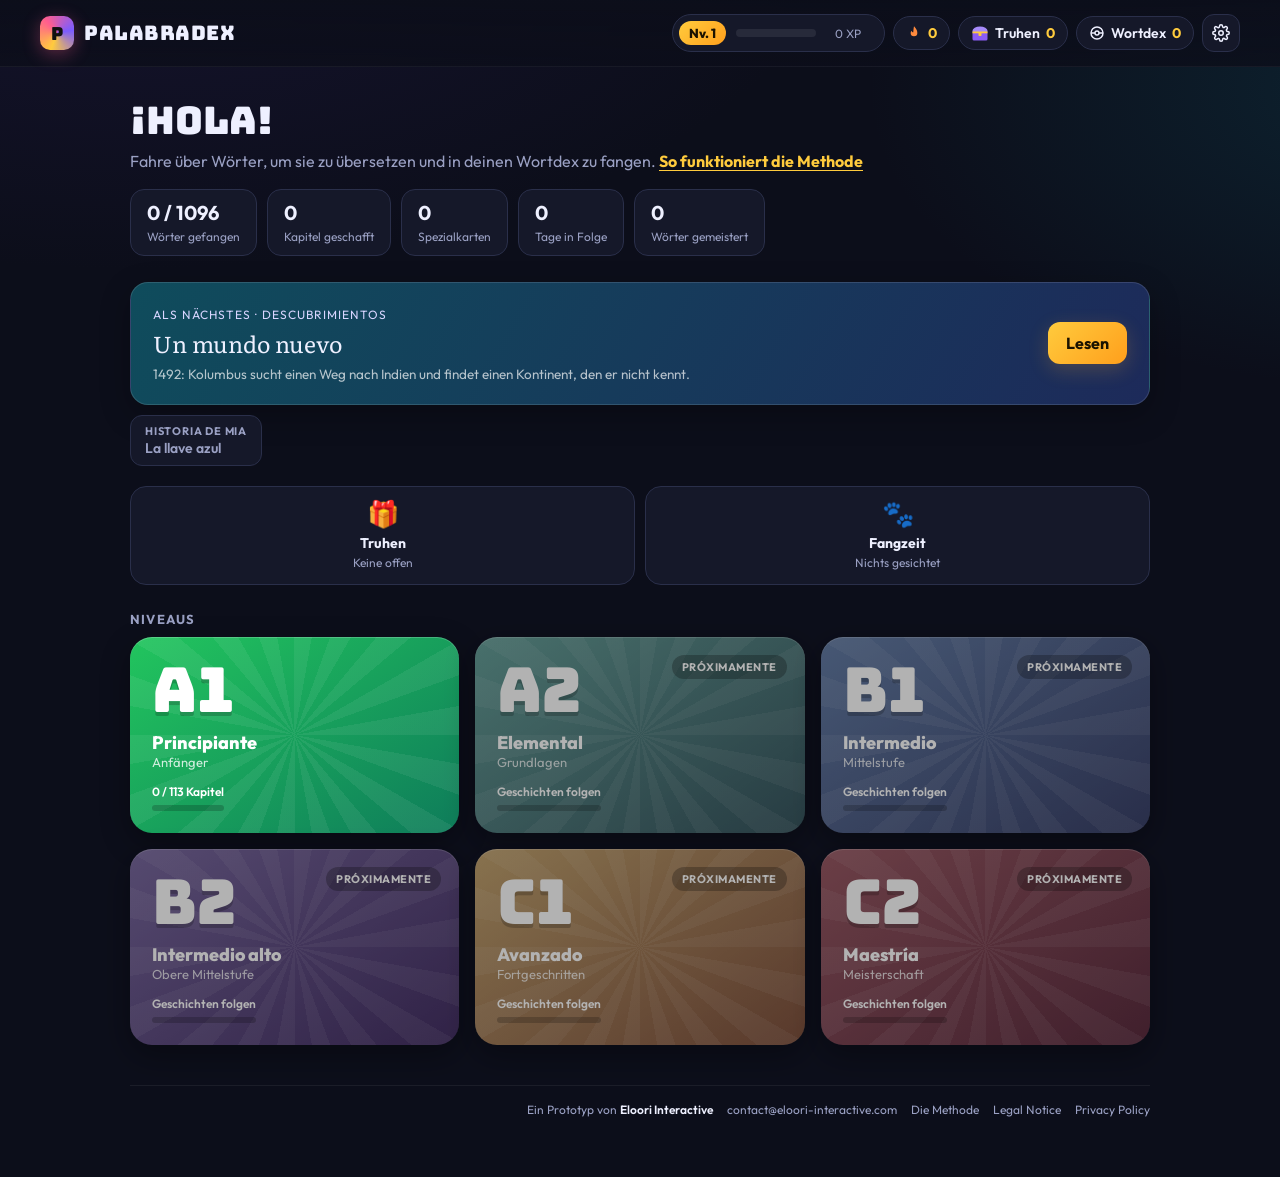
==== index.html @ 9839acfb "Duell komplett auf Englisch Co-Authored-By: Claude Opus 5.5 <noreply@anthropic.com> Claude-Session: " ====
<!DOCTYPE html>
<html lang="de">
<head>
<meta charset="utf-8">
<meta name="viewport" content="width=device-width,initial-scale=1,viewport-fit=cover">
<title>Palabradex</title>
<link rel="icon" href="favicon.svg" type="image/svg+xml">
<link rel="manifest" href="manifest.webmanifest">
<link rel="apple-touch-icon" href="icons/icon-180.png">
<meta name="theme-color" content="#0c0e1a">
<meta name="apple-mobile-web-app-capable" content="yes">
<meta name="mobile-web-app-capable" content="yes">
<meta name="apple-mobile-web-app-title" content="Palabradex">
<meta name="apple-mobile-web-app-status-bar-style" content="black">
<meta name="description" content="Palabradex: Spanisch lernen mit Kurzgeschichten. Lesen auf dem richtigen Niveau, Spaced Repetition und Sammelkarten. Ein Prototyp von Eloori Interactive.">
<link rel="stylesheet" href="fonts/fonts.css">
<style>
@property --ang{syntax:'<angle>';inherits:false;initial-value:0deg}
:root{--bg:#0c0e1a;--panel:#151829;--panel2:#1c2036;--line:#2a2f4a;--txt:#eef0ff;--mut:#9aa0c3;--acc:#ffcb3d;--acc2:#ff5d8f;--good:#3ddc97;--bad:#ff6b6b;--r:18px}
*{box-sizing:border-box;margin:0;padding:0}
html{height:100%}body{min-height:100%}
body{font-family:Outfit,system-ui,sans-serif;background:var(--bg);color:var(--txt);background-image:radial-gradient(1200px 600px at 10% -10%,#2a1f5a55,transparent 60%),radial-gradient(900px 500px at 110% 10%,#0e5a6b44,transparent 60%);background-attachment:fixed;-webkit-font-smoothing:antialiased;overflow-x:hidden}
button{font:inherit;color:inherit;background:none;border:0;cursor:pointer}
svg{display:block}
.hidden{display:none!important}

/* header */
.top{position:sticky;top:0;z-index:10;display:flex;align-items:center;justify-content:space-between;gap:12px;padding:14px clamp(14px,4vw,40px);background:linear-gradient(#0c0e1aee,#0c0e1acc);backdrop-filter:blur(10px);border-bottom:1px solid #ffffff0d}
.brand{display:flex;align-items:center;gap:10px;font-family:Bungee;font-size:20px;letter-spacing:.5px;cursor:pointer;user-select:none}
.logo{width:34px;height:34px;border-radius:10px;display:grid;place-items:center;background:conic-gradient(from 200deg,var(--acc),var(--acc2),#7b5cff,var(--acc));color:#111;font-size:18px;box-shadow:0 4px 18px #ff5d8f55}
.hud{display:flex;align-items:center;gap:8px}
.lvchip{display:flex;align-items:center;gap:10px;background:var(--panel);border:1px solid var(--line);border-radius:999px;padding:6px 14px 6px 6px}
.lvnum{background:linear-gradient(135deg,var(--acc),#ff9f1c);color:#1a1200;font-weight:800;border-radius:999px;padding:4px 10px;font-size:13px}
.xpbar{width:80px;height:8px;background:#ffffff14;border-radius:9px;overflow:hidden}
.xpbar i{display:block;height:100%;width:0;background:linear-gradient(90deg,var(--acc),var(--acc2));border-radius:9px;transition:width .6s}
.xptxt{font-size:12px;color:var(--mut);min-width:44px}
.pill{position:relative;display:flex;align-items:center;gap:6px;background:var(--panel);border:1px solid var(--line);border-radius:999px;padding:7px 12px;font-weight:600;font-size:14px}
.pill:hover,.lvchip:hover,.iconbtn:hover{border-color:#4a5180}
.pill b{color:var(--acc)}
.pill.has{border-color:#ffcb3d88;box-shadow:0 0 18px #ffcb3d44;animation:pulse 2s infinite}
@keyframes pulse{50%{box-shadow:0 0 28px #ffcb3d77}}
.iconbtn{width:38px;height:38px;border-radius:12px;display:grid;place-items:center;background:var(--panel);border:1px solid var(--line)}
@media (max-width:700px){.xpbar,.xptxt,.brand span:last-child,.pill .lbl{display:none}}

main{max-width:1100px;margin:0 auto;padding:28px clamp(14px,4vw,40px) 60px}
.hello h1{font-family:Bungee;font-size:clamp(26px,4vw,38px);font-weight:400}
.hello p{color:var(--mut);margin-top:6px}
.stats{display:flex;gap:10px;flex-wrap:wrap;margin:18px 0 26px}
.stat{background:var(--panel);border:1px solid var(--line);border-radius:14px;padding:10px 16px}
.stat b{font-size:20px;display:block}.stat span{font-size:12px;color:var(--mut)}
.cont{display:flex;align-items:center;justify-content:space-between;gap:12px;background:linear-gradient(120deg,#2b2160,#162a4a);border:1px solid #ffffff1a;border-radius:var(--r);padding:16px 20px;margin-bottom:16px;cursor:pointer}
.cont small{color:#c9c6ff;font-size:12px;text-transform:uppercase;letter-spacing:1px}
.cont .t{font-family:Literata;font-size:20px;margin-top:2px}
.cont.gold{background:linear-gradient(120deg,#5a3a08,#3a1d4a)}
.btn{display:inline-flex;align-items:center;gap:8px;background:linear-gradient(135deg,var(--acc),#ff9f1c);color:#1a1200;font-weight:700;border-radius:12px;padding:11px 18px;box-shadow:0 6px 20px #ffb02e33;transition:transform .15s}
.btn:hover{transform:translateY(-1px)}
.btn.ghost{background:var(--panel2);color:var(--txt);box-shadow:none;border:1px solid var(--line)}
.grid{display:grid;grid-template-columns:repeat(3,1fr);gap:16px;margin-top:10px}
@media (max-width:760px){.grid{grid-template-columns:repeat(2,1fr)}}
.tile{position:relative;display:flex;flex-direction:column;text-align:left;border-radius:22px;padding:22px;min-height:190px;overflow:hidden;background:linear-gradient(145deg,var(--c1),var(--c2));box-shadow:0 10px 30px #00000055,inset 0 1px 0 #ffffff33;transition:transform .2s,box-shadow .2s;isolation:isolate}
.tile::before{content:"";position:absolute;inset:-40%;background:repeating-conic-gradient(from 0deg,#ffffff10 0 10deg,transparent 10deg 20deg);z-index:-1;animation:spin 60s linear infinite}
.tile:hover{transform:translateY(-4px) rotate(-.4deg);box-shadow:0 18px 40px #00000077}
.tile-code{font-family:Bungee;font-size:clamp(44px,6vw,62px);line-height:1;color:#fff;text-shadow:0 4px 0 #00000033}
.tile-name{font-weight:800;font-size:18px;margin-top:10px;color:#fff}
.tile-sub{font-size:13px;color:#ffffffcc}
.tile-meta{margin-top:auto;padding-top:14px;font-size:12px;color:#fff;font-weight:600}
.tile-meta .bar{margin-top:6px;height:6px;background:#00000033;border-radius:6px;overflow:hidden}
.tile-meta .bar i{display:block;height:100%;background:#fff;border-radius:6px}
.tile.locked{filter:saturate(.35) brightness(.7)}
.lock{position:absolute;top:18px;right:18px;background:#00000040;border-radius:999px;padding:5px 10px;font-size:11px;font-weight:700;color:#fff;letter-spacing:.5px}
@keyframes spin{to{transform:rotate(360deg)}}
.foot{display:flex;justify-content:flex-end;flex-wrap:wrap;gap:6px 14px;margin-top:40px;padding-top:16px;border-top:1px solid #ffffff10;font-size:12px;color:var(--mut)}
.foot a{color:var(--mut);text-decoration:none}.foot a:hover{color:var(--txt);text-decoration:underline}
.foot b{color:var(--txt);font-weight:600}
.back{display:inline-flex;align-items:center;gap:6px;color:var(--mut);margin-bottom:16px;font-weight:600;position:sticky;top:calc(8px + env(safe-area-inset-top));z-index:8;background:color-mix(in srgb,var(--bg,#0c0e1a) 85%,transparent);backdrop-filter:blur(8px);padding:6px 12px 6px 8px;border-radius:999px;border:1px solid var(--line)}
.back:hover{color:var(--txt)}
.lvhead{display:flex;align-items:flex-end;gap:16px;margin-bottom:22px}
.lvhead .code{font-family:Bungee;font-size:64px;line-height:.9;background:linear-gradient(135deg,var(--c1),var(--c2));-webkit-background-clip:text;background-clip:text;color:transparent}
.chapters{display:grid;gap:14px}
.chap{display:flex;gap:18px;align-items:center;text-align:left;background:var(--panel);border:1px solid var(--line);border-radius:var(--r);padding:18px;transition:border-color .2s,transform .2s}
.chap:hover{border-color:#4a5180;transform:translateX(3px)}
.chap .num{width:56px;height:56px;border-radius:16px;display:grid;place-items:center;font-family:Bungee;font-size:22px;background:linear-gradient(135deg,var(--c1),var(--c2));flex:none}
.chap .ttl{font-family:Literata;font-size:21px;font-weight:600}
.chap .tz{color:var(--mut);font-size:14px;margin-top:3px}
.chap .meta{display:flex;gap:10px;align-items:center;margin-top:8px;font-size:12px;color:var(--mut);flex-wrap:wrap}
.chap .meta .nw{color:var(--acc);font-weight:700}
.chap .st{margin-left:auto;flex:none;font-size:12px;font-weight:700;padding:6px 10px;border-radius:999px;background:var(--panel2)}
.st.done{color:var(--good)}.st.new{color:var(--acc)}
.chap.locked{opacity:.55;cursor:default}
.chap.locked:hover{transform:none;border-color:var(--line)}
.dots{display:flex;gap:3px}.dots i{width:7px;height:7px;border-radius:50%;background:#ffffff22}.dots i.on{background:var(--acc)}

/* reader */
#reader{position:fixed;inset:0;z-index:20;display:flex;flex-direction:column;background:var(--rbg);color:var(--rtx);transition:background .3s,color .3s}
#reader[data-theme=papel]{--rbg:#fbfaf6;--rtx:#22201c;--rmut:#8a857a;--rline:#e7e3d9;--rhl:#f0b42955}
#reader[data-theme=sepia]{--rbg:#f4ecd8;--rtx:#3b2f1e;--rmut:#8f7c5c;--rline:#e2d6b8;--rhl:#d8892b44}
#reader[data-theme=noche]{--rbg:#111317;--rtx:#d9d5cc;--rmut:#7b7a75;--rline:#24262c;--rhl:#ffcb3d33}
#reader[data-theme=mar]{--rbg:#e9f3f6;--rtx:#11324a;--rmut:#5f8296;--rline:#cfe3ea;--rhl:#2aa3c955}
.rbar{display:flex;align-items:center;justify-content:space-between;gap:10px;padding:12px 16px;color:var(--rmut)}
.rbar .rt{font-family:Literata;font-size:14px;font-style:italic;text-align:center;flex:1;white-space:nowrap;overflow:hidden;text-overflow:ellipsis}
.rbtn{width:40px;height:40px;border-radius:12px;display:grid;place-items:center;color:var(--rmut)}
.rbtn:hover{background:#00000010;color:var(--rtx)}
.rbtn.txt{width:auto;padding:0 12px;font-family:Literata;font-weight:600}
.rwrap{flex:1;position:relative;display:flex;justify-content:center;padding:6px 64px 0;min-height:0}
@media (max-width:640px){.rwrap{padding:4px 22px 0}}
#rvp{width:100%;max-width:640px;height:100%;overflow:hidden;position:relative;touch-action:pan-y;user-select:none;-webkit-user-select:none}
#rct{font-family:var(--rf,Literata),Georgia,serif;font-size:var(--fs,21px);line-height:1.75;column-fill:auto;will-change:transform;transition:transform .38s cubic-bezier(.2,.8,.2,1)}
#rct p{margin:0 0 .9em;orphans:2;widows:2}
#rct p.note{font-style:italic;padding:.6em 1em;border-left:3px solid var(--rmut);background:#00000008;border-radius:4px}
#rct p.voice{font-style:italic;font-size:1.15em;text-align:center;margin-top:1.4em}
.chead{text-align:center;margin:1.2em 0 1.6em}
.chead small{font-family:Outfit;letter-spacing:3px;text-transform:uppercase;font-size:.55em;color:var(--rmut)}
.chead h2{font-size:1.75em;font-weight:600;margin-top:.3em;line-height:1.2}
.chead .orn{color:var(--rmut);margin-top:.6em;letter-spacing:8px}
.w{border-radius:4px;transition:background .2s;cursor:default}
.w.new{text-decoration:underline dotted var(--rmut,#9aa0c3);text-decoration-thickness:1.5px;text-underline-offset:.24em}
#reader.nomark .w.new,#reader.nomark .w.nf{text-decoration:none}
.w.new.rare{text-decoration-color:#9b5cf0;text-decoration-thickness:2px;text-decoration-style:dotted}
.w.nf{text-decoration:underline dotted #2f9e6e;text-decoration-thickness:1.5px;text-underline-offset:.24em}
.legend{display:flex;gap:14px;flex-wrap:wrap;font-size:12px;color:var(--mut);margin-top:6px}
.legend span{display:flex;align-items:center;gap:6px}.legend i{width:22px;border-bottom:2px dotted}
.w:hover,.w.on{background-color:var(--rhl,#ffcb3d33)}
.w.pop{animation:pop .6s}
@keyframes pop{0%{background-color:#ffcb3d}100%{background-color:transparent}}
.endcard{break-before:column;-webkit-column-break-before:always;text-align:center;padding-top:10%;font-family:Outfit}
.endcard .fin{font-family:Literata;font-style:italic;font-size:1.6em}
.endcard p{color:var(--rmut);font-size:.8em;margin:.8em auto;max-width:28em;line-height:1.5}
.endcard .wc{font-family:Bungee;font-size:1.6em;color:var(--rtx);margin:.6em 0 .2em}
.endcard .btn{font-size:.85em;margin-top:.8em}
.rnav{position:absolute;top:50%;transform:translateY(-50%);width:44px;height:80px;display:grid;place-items:center;color:var(--rmut);opacity:.35;border-radius:12px}
.rnav:hover{opacity:1;background:#00000008}
.rnav.l{left:8px}.rnav.r{right:8px}
@media (hover:none),(max-width:640px){.rnav{display:none}}
.rfoot{padding:10px 20px 16px;display:flex;align-items:center;gap:14px;font-size:12px;color:var(--rmut);max-width:720px;margin:0 auto;width:100%}
.rprog{flex:1;height:3px;background:var(--rline);border-radius:3px;overflow:hidden}
.rprog i{display:block;height:100%;width:0;background:var(--rmut);transition:width .38s}
.rwords{display:flex;align-items:center;gap:5px;font-weight:600}

/* tooltip */
#tip{position:fixed;z-index:70;min-width:170px;max-width:260px;background:#14172a;color:#fff;border:1px solid #ffffff22;border-radius:14px;padding:11px 13px;box-shadow:0 14px 40px #0008;font-family:Outfit;opacity:0;transform:translateY(4px);transition:opacity .15s,transform .15s;display:none}
#tip.show{opacity:1;transform:none}
#tip .tw{display:flex;align-items:center;justify-content:space-between;gap:10px;font-family:Literata;font-size:18px;font-weight:600}
#tip .tr{font-size:15px;margin-top:2px;color:#ffe9a8}
#tip .tl{font-size:12px;color:#aab0d6;margin-top:6px;display:flex;gap:6px;align-items:center;flex-wrap:wrap}
#tip .newtag{background:linear-gradient(135deg,var(--acc),var(--acc2));color:#1a1200;font-weight:800;font-size:10px;border-radius:6px;padding:2px 6px;letter-spacing:.5px}
#tip .tlink{color:#9fd0ff;text-decoration:underline;font-size:12px;margin-top:6px;display:inline-block}
.spk{width:30px;height:30px;border-radius:9px;display:grid;place-items:center;background:#ffffff14;flex:none}
.spk:hover{background:#ffffff26}

#toasts{position:fixed;left:50%;bottom:22px;transform:translateX(-50%);z-index:80;display:flex;flex-direction:column;gap:8px;align-items:center;pointer-events:none}
.toast{display:flex;align-items:center;gap:10px;background:#14172aee;color:#fff;border:1px solid #ffffff22;border-radius:999px;padding:8px 16px 8px 8px;font-size:14px;box-shadow:0 10px 30px #0006;animation:tin .35s cubic-bezier(.2,1.4,.4,1);white-space:nowrap}
.toast .gem{min-width:26px;height:26px;border-radius:13px;padding:0 6px;display:grid;place-items:center;font-size:11px;font-weight:800;color:#111}
.toast .x{color:var(--acc);font-weight:700}
.toast.out{animation:tout .3s forwards}
.toast.big{border-radius:18px;padding:14px 20px;flex-direction:column;gap:2px;background:linear-gradient(135deg,#3b2a8a,#7a2361);text-align:center;white-space:normal}
.toast.big b{font-family:Bungee;font-size:24px;font-weight:400}
@keyframes tin{from{opacity:0;transform:translateY(20px) scale(.9)}}
@keyframes tout{to{opacity:0;transform:translateY(10px)}}

/* dex */
#dex{position:fixed;inset:0;z-index:30;background:var(--bg);overflow:auto;overscroll-behavior:contain;-webkit-overflow-scrolling:touch;background-image:radial-gradient(900px 500px at 0% 0%,#ff5d8f22,transparent 60%),radial-gradient(900px 500px at 100% 0%,#3d7bff22,transparent 60%)}
.dexin{max-width:1100px;margin:0 auto;padding:20px clamp(14px,4vw,40px) 60px}
.dexhead{display:flex;align-items:center;gap:16px;flex-wrap:wrap;margin:10px 0 16px}
.dexhead h1{font-family:Bungee;font-weight:400;font-size:clamp(28px,4vw,40px)}
.ring{--p:0;width:64px;height:64px;border-radius:50%;background:conic-gradient(var(--acc) calc(var(--p)*1%),#ffffff14 0);display:grid;place-items:center}
.ring span{width:50px;height:50px;border-radius:50%;background:var(--bg);display:grid;place-items:center;font-weight:800;font-size:13px}
.tabs{display:flex;gap:6px;background:var(--panel);border:1px solid var(--line);border-radius:14px;padding:4px;width:max-content;margin-bottom:14px;max-width:100%;overflow-x:auto;scrollbar-width:none}
.tabs button{padding:8px 16px;border-radius:10px;font-weight:700;color:var(--mut)}
.tabs button.on{background:linear-gradient(135deg,var(--acc),#ff9f1c);color:#1a1200}
.albbar{display:flex;align-items:center;gap:12px;flex-wrap:wrap;margin-bottom:16px}
.ptsbadge{display:inline-flex;align-items:center;gap:8px;background:var(--panel);border:1px solid #ffcb3d55;border-radius:999px;padding:7px 14px;font-weight:800;color:var(--acc)}
.coin{width:20px;height:20px;border-radius:50%;display:inline-grid;place-items:center;background:radial-gradient(circle at 35% 30%,#fff6c4,#ffcb3d 45%,#c8861a);color:#3a2500;font-family:Bungee;font-size:11px;box-shadow:0 0 8px #ffcb3d66}
.btn:disabled{opacity:.4;cursor:default;transform:none}
.colgrid{display:grid;grid-template-columns:repeat(auto-fill,minmax(250px,1fr));gap:14px}
.colt{position:relative;text-align:left;border-radius:20px;padding:18px;min-height:150px;display:flex;flex-direction:column;gap:6px;overflow:hidden;background:linear-gradient(140deg,var(--c1),var(--c2));box-shadow:0 10px 26px #0006;transition:transform .2s;isolation:isolate}
.colt::before{content:"";position:absolute;inset:-50%;background:repeating-conic-gradient(from 0deg,#ffffff0e 0 9deg,transparent 9deg 18deg);z-index:-1}
.colt:hover{transform:translateY(-3px)}
.colt .ct{font-family:Bungee;font-size:22px;color:#fff;line-height:1.05}
.colt .cs{font-weight:800;font-size:13px;color:#fff;background:#00000033;border-radius:999px;padding:3px 10px;width:max-content}
.colt .cdots{display:flex;gap:4px;flex-wrap:wrap;margin-top:auto}.colt .cdots i{width:12px;height:12px;border-radius:3px;transform:rotate(45deg)}
.colt .cr{font-size:12px;color:#ffffffcc}
.colt.done{box-shadow:0 0 0 2px #3ddc97,0 10px 26px #0006}.colt.gold{box-shadow:0 0 0 3px #ffcb3d,0 0 30px #ffcb3d66}
.colv{position:relative;width:100%;max-width:880px;background:var(--panel);border:1px solid var(--line);border-radius:24px;overflow:hidden;animation:rise .35s cubic-bezier(.2,1.2,.4,1)}
.colh{padding:24px 26px;background:linear-gradient(120deg,var(--c1),var(--c2));color:#fff;position:relative}
.colh small{font-weight:800;letter-spacing:2px;opacity:.8}.colh h2{font-family:Bungee;font-weight:400;font-size:34px;margin:2px 0 6px}.colh p{opacity:.9;max-width:560px}
.colh .cs{position:absolute;right:24px;top:24px;font-weight:800;background:#00000033;border-radius:999px;padding:5px 12px;font-size:13px}
.colslots{display:grid;grid-template-columns:repeat(6,1fr);gap:12px;padding:20px 22px}
@media (max-width:700px){.colslots{grid-template-columns:repeat(3,1fr)}}
.slot{display:flex;flex-direction:column;gap:6px;align-items:center;cursor:pointer}.slot .sl{font-size:11px;font-weight:700;color:var(--mut);text-align:center}
.slot.miss .tcg{opacity:.38;filter:grayscale(.6)}.slot.miss .sl{color:#ffb4c6}
.colr{display:grid;grid-template-columns:1fr 1fr;gap:12px;padding:0 22px 16px}@media (max-width:700px){.colr{grid-template-columns:1fr}}
.rw{background:var(--panel2);border-radius:14px;padding:14px;display:flex;flex-direction:column;gap:6px;font-size:13px;color:var(--mut)}.rw b{color:var(--txt);font-size:15px}
.rw.ok{box-shadow:inset 0 0 0 2px #3ddc97}.rw .btn{width:max-content;margin-top:4px}
.colact{display:flex;gap:10px;justify-content:flex-end;padding:0 22px 22px;flex-wrap:wrap}
.mbox:has(.scene){max-width:660px}
.scene small{font-weight:800;letter-spacing:2px;color:var(--c1)}.scene h2{margin-top:4px}.scene .who{font-style:italic;color:var(--mut);margin-bottom:14px}
.scene p{font-family:Literata;font-size:18px;line-height:1.7;margin-bottom:12px}.scene p.note{font-style:italic;color:#ffe9a8;padding-left:14px;border-left:3px solid var(--c1)}
.scene .orn{text-align:center;color:var(--mut);letter-spacing:8px;margin:10px 0 14px}
.ptsline{font-size:12px;color:var(--mut);display:flex;align-items:center;gap:6px;flex-wrap:wrap;justify-content:center;text-align:center}
.vsel button.buy{opacity:.8;border-style:dashed}.vsel button.cf{border-color:var(--acc);color:var(--acc);opacity:1}
.cov{font-weight:800;color:var(--cc);background:color-mix(in srgb,var(--cc) 14%,transparent);border-radius:999px;padding:2px 8px}
.mbar{display:grid;grid-template-columns:repeat(4,1fr);gap:4px}.mbar i{height:8px;border-radius:4px;background:#ffffff14}.mbar i.on{background:linear-gradient(90deg,#3ddc97,#4da3ff)}
.trtag{text-align:center;font-size:11px;font-weight:800;letter-spacing:1.5px;text-transform:uppercase;color:var(--acc);margin-bottom:-4px}
.typein{display:flex;gap:8px;align-items:center;margin-top:6px}.typein input{flex:1;min-width:0;background:var(--panel2);border:2px solid var(--line);border-radius:12px;padding:13px 14px;color:var(--txt);font:inherit;font-size:18px;outline:0}.typein input:focus{border-color:#5a62a0}
.tart{font-family:Literata;font-size:18px;color:var(--mut)}
.accents{display:flex;gap:6px;margin-top:8px;flex-wrap:wrap}.accents button{width:36px;height:34px;border-radius:9px;background:var(--panel2);border:1px solid var(--line);font-size:16px}
.rbtn.act{color:var(--rtx);background:#00000014}
.mlink{color:var(--acc);font-weight:700;text-decoration:underline;text-underline-offset:3px;font-size:inherit}
.mbox:has(.method){max-width:680px}
.method small{font-weight:800;letter-spacing:2px;color:var(--acc)}.method h2{font-size:28px;margin:4px 0 8px}.method .lead{color:#d4d7f0;margin-bottom:16px;line-height:1.6}
.mp{display:flex;gap:14px;padding:14px 0;border-top:1px solid var(--line)}.mp .mi{flex:none;width:62px;height:62px;border-radius:16px;display:grid;place-items:center;font-family:Bungee;font-size:18px;background:linear-gradient(135deg,#3b2a8a,#7a2361)}
.mp b{font-size:16px}.mp p{font-size:14px;color:#c9cce6;margin-top:4px;line-height:1.55}.mp .ia span{color:var(--good);font-weight:700}.mp .src{font-size:12px;color:var(--mut);font-style:italic}
.method .disc{font-size:12px;color:var(--mut);margin:10px 0 16px;border-top:1px solid var(--line);padding-top:12px}
.top{padding-top:calc(14px + env(safe-area-inset-top))}
html.standalone .top{padding-top:calc(22px + env(safe-area-inset-top))}
.rbar{padding-top:calc(12px + env(safe-area-inset-top))}html.standalone .rbar{padding-top:calc(22px + env(safe-area-inset-top))}
html.standalone #dex{padding-top:calc(10px + env(safe-area-inset-top))}
html.standalone #modal{padding-top:calc(16px + env(safe-area-inset-top))}
.rfoot{padding-bottom:calc(16px + env(safe-area-inset-bottom))}
.rwrap{touch-action:pan-y}
.chap.inter{padding:12px 18px;background:color-mix(in srgb,var(--panel) 70%,transparent);border-style:dashed}
.chap.inter .num{width:44px;height:44px;border-radius:12px;background:#ffffff10;border:1px dashed #ffffff40;color:var(--mut);margin:0 6px}
.chap.inter .ttl{font-size:17px;font-style:italic}
.chap.cur{border-color:var(--acc);box-shadow:0 0 0 2px color-mix(in srgb,var(--acc) 35%,transparent)}
.btn.gold{background:linear-gradient(135deg,#fff1a3,#e0a21b);color:#2a1a00}
.eacts,.dacts{display:flex;gap:10px;justify-content:center;flex-wrap:wrap;margin-top:.6em}
.dacts{margin-top:16px}
.kk{font-weight:800;letter-spacing:2px;color:var(--acc);font-size:11px}
.mbox:has(.kwrap){max-width:760px}
.kwrap h2{font-size:26px;margin:2px 0 6px}.klead{color:#c9cce6;font-size:14px;line-height:1.55;margin-bottom:14px}
.kbox{display:grid;grid-template-columns:repeat(7,minmax(0,1fr));gap:6px;padding:10px 10px 12px;border-radius:16px;background:linear-gradient(180deg,#9a6a3e,#6e4527);box-shadow:inset 0 2px 0 #ffffff30,inset 0 -4px 0 #00000040,0 10px 30px #0006}
.kfach{position:relative;display:flex;flex-direction:column;align-items:center;justify-content:flex-end;min-height:132px;border-radius:9px;background:linear-gradient(#2a170b,#3d2312);box-shadow:inset 0 6px 10px #0008;padding:0 0 6px;transition:transform .15s}
.kfach:hover{transform:translateY(-2px)}.kfach.sel{outline:2px solid var(--fc);outline-offset:1px}
.kcards{position:relative;width:78%;height:78px;margin-bottom:-14px}
.kcards i{position:absolute;left:0;right:0;bottom:0;height:62px;border-radius:4px;background:#f7f0de;border-top:5px solid var(--fc);box-shadow:0 -1px 0 #0002,0 2px 3px #0004;transform:translateY(calc(var(--i)*-4px)) rotate(calc((var(--i) - 4)*.6deg))}
.kfront{position:relative;z-index:2;width:92%;border-radius:6px;padding:5px 2px 4px;text-align:center;background:linear-gradient(#c08a52,#93623a);color:#2a1608;box-shadow:inset 0 1px 0 #ffffff50,0 2px 4px #0006}
.kfront b{display:block;font-family:Bungee;font-size:18px;line-height:1.1}.kfront small{display:block;font-size:10px;font-weight:800;letter-spacing:.5px;color:var(--fc);filter:brightness(.55)}
.kdue{position:absolute;top:6px;right:6px;z-index:3;background:#ff3b5c;color:#fff;font-style:normal;font-size:11px;font-weight:800;border-radius:999px;padding:1px 7px;box-shadow:0 2px 6px #0007}
.klegend{display:flex;flex-wrap:wrap;gap:6px 14px;margin:10px 2px 4px;font-size:11.5px;color:var(--mut)}.klegend i{display:inline-block;width:9px;height:9px;border-radius:3px;margin-right:5px;vertical-align:-1px}
.kstats{display:grid;grid-template-columns:repeat(4,1fr);gap:8px;margin:12px 0}.kstats div{background:var(--panel2);border-radius:12px;padding:10px;text-align:center}.kstats b{display:block;font-family:Bungee;font-size:20px}.kstats span{font-size:11.5px;color:var(--mut)}
.kacts{display:flex;gap:10px;flex-wrap:wrap;justify-content:center;margin-bottom:12px}
.khint{color:var(--mut);font-size:13px;text-align:center}
.kltitle{font-size:12px;font-weight:800;letter-spacing:.5px;color:var(--fc);margin:4px 0 8px}
.klist{display:grid;gap:6px;max-height:260px;overflow:auto}
.krow{display:flex;align-items:center;justify-content:space-between;gap:10px;background:var(--panel2);border-radius:10px;padding:9px 12px;text-align:left}
.krow .kw b{font-family:Literata;font-size:16px;margin-right:8px}.krow .kw span{color:var(--mut);font-size:13px}
.krow .kr{display:flex;gap:10px;font-size:12px;color:var(--mut);flex:none}.kreps{color:var(--txt);font-weight:700}.kdn{color:#ff6b6b;font-weight:800}
.fchip{display:inline-block;font-size:11px;font-weight:800;border-radius:999px;padding:2px 8px;color:#111;background:var(--fc)}
.trtag .trreps{font-size:11px;color:var(--mut);letter-spacing:0;text-transform:none;font-weight:600}
.fmove{display:block;margin-top:6px;font-size:12.5px;color:var(--mut)}
.trtitle{text-align:center;font-weight:800;font-size:12px;letter-spacing:1.5px;text-transform:uppercase;color:var(--mut);margin-bottom:6px}
.kmoved{font-size:14px}
.kwchips{display:flex;flex-wrap:wrap;gap:8px;justify-content:center;margin-top:10px}.kwchip{background:var(--panel2);border:1px solid var(--line);border-radius:12px;padding:8px 12px;font-size:13px;color:var(--mut)}.kwchip b{display:block;font-family:Literata;font-size:17px;color:var(--txt)}
@media(max-width:560px){.kfach{min-height:108px}.kcards{height:62px}.kcards i{height:48px}.kfront b{font-size:15px}.kstats{grid-template-columns:repeat(2,1fr)}}
.w.new.seen{text-decoration-style:dashed;text-decoration-color:#c46bff}
.w.seen::after{content:'';display:inline-block;width:.3em;height:.3em;border-radius:50%;background:#c46bff;vertical-align:.55em;margin-left:1px}
.w.due{background:linear-gradient(transparent 60%,#ffcb3d55 60%);border-radius:2px}
.seentag{background:#c46bff!important;color:#fff!important}.tseen{font-size:12px;color:#d9b8ff;margin-top:6px}
.tdh{font-size:13px;color:var(--mut);margin:6px 0 2px}.tdb{display:flex;gap:14px;margin-top:4px}.tlink.good{color:#3ddc97}.tlink.bad{color:#ff6b6b}
.eseen{font-size:.8em;color:#9b5cf0;margin-top:.6em;width:100%}.eseen svg,.btn svg{vertical-align:-2px}
.fangbar{display:flex;align-items:center;justify-content:space-between;gap:12px;width:100%;margin-bottom:14px;padding:12px 16px;border-radius:14px;background:linear-gradient(120deg,#3b1d5a,#22285e);border:1px solid #c46bff55;color:#e9d8ff;text-align:left}
.fex{font-family:Literata;font-style:italic;color:var(--mut);text-align:center;margin:6px 0 4px;font-size:15px;line-height:1.5}.fex b{color:var(--txt);font-style:normal}
.lslots{display:flex;gap:6px;justify-content:center;margin:14px 0 10px;flex-wrap:wrap}.lslot{width:36px;height:44px;border-bottom:3px solid #ffffff40;display:grid;place-items:center;font-family:Bungee;font-size:21px;color:#3ddc97}
.ltiles{display:flex;gap:8px;justify-content:center;flex-wrap:wrap;margin:6px 0}
.ltile{width:46px;height:50px;border-radius:12px;background:linear-gradient(#2f3570,#1e2247);border:1px solid var(--line);font-family:Bungee;font-size:21px;transform:rotate(var(--r));transition:transform .2s,opacity .2s;box-shadow:0 4px 0 #0006}
.ltile:hover{transform:rotate(0) translateY(-2px)}.ltile.used{opacity:.12;transform:scale(.8)}.ltile.shake{animation:lshk .35s;border-color:#ff6b6b}
@keyframes lshk{25%{transform:translateX(-6px)}75%{transform:translateX(6px)}}
.lmiss{text-align:center;font-size:12px;color:var(--mut);margin-top:6px}.lmiss i,.lmiss s{display:inline-block;width:9px;height:9px;border-radius:50%;margin-left:5px;background:#ff6b6b}.lmiss s{background:#ffffff22}
.membar{height:6px;background:#ffffff14;border-radius:4px;overflow:hidden;margin-top:14px}.membar i{display:block;height:100%;background:var(--acc);animation:memb 3.2s linear forwards}@keyframes memb{from{width:100%}to{width:0}}
.mtabs{display:grid;grid-template-columns:1fr 1fr;gap:10px;margin:-6px 0 18px}
.mtabs button{text-align:left;padding:12px 16px;border-radius:14px;background:var(--panel);border:1px solid var(--line);display:flex;flex-direction:column;gap:2px}
.mtabs button b{font-size:15px}.mtabs button span{font-size:12px;color:var(--mut)}
.mtabs button.on{background:linear-gradient(120deg,color-mix(in srgb,var(--acc) 22%,var(--panel)),var(--panel));border-color:var(--acc)}
.histlock{display:flex;gap:14px;align-items:flex-start;padding:16px 18px;border-radius:14px;background:var(--panel);border:1px dashed var(--line);margin-bottom:14px}
.histlock b{display:block;margin-bottom:4px}.histlock span{color:var(--mut);font-size:14px;line-height:1.5}
.cont.hist{background:linear-gradient(120deg,#5a2a12,#2a1d4a)}
.kday{margin:14px 0 22px;font-size:13px;color:var(--mut)}.kday b{color:var(--txt)}.kbar{height:7px;border-radius:5px;background:#ffffff14;overflow:hidden;margin-top:6px}.kbar i{display:block;height:100%;background:linear-gradient(90deg,#3ddc97,#4da3ff)}
.cbtns{display:flex;gap:10px;justify-content:center;flex-wrap:wrap}.btn.stared{color:#ffcb3d;border-color:#ffcb3d}.btn svg{vertical-align:-2px}
.ph{background:#ffcb3d26;border-radius:4px;box-shadow:0 0 0 2px #ffcb3d26}
.tph{background:linear-gradient(135deg,#ffcb3d22,#ffcb3d0a);border:1px solid #ffcb3d55;border-radius:10px;padding:8px 10px;margin-bottom:8px}.tph small{font-size:10px;font-weight:800;letter-spacing:1.5px;color:#ffcb3d}.tph div{font-size:14px;margin:2px 0}.tph span{display:block;font-size:12px;color:var(--mut)}
.phgrid{display:grid;grid-template-columns:repeat(auto-fill,minmax(190px,1fr));gap:12px}
.phcard{text-align:left;display:flex;flex-direction:column;gap:4px;padding:14px;border-radius:14px;min-height:120px;background:linear-gradient(150deg,#3a2a0a,#1e1a2e);border:1px solid #ffcb3d66;box-shadow:inset 0 0 30px #ffcb3d14}
.phcard small{font-size:10px;font-weight:800;letter-spacing:2px;color:#ffcb3d}.phcard b{font-family:Literata;font-size:19px}.phcard span{font-size:13px;color:#e8dcc0}.phcard em{font-size:11.5px;color:var(--mut);font-style:normal;margin-top:auto}
.phcard.unk{background:var(--panel);border:1px dashed var(--line);box-shadow:none;align-items:center;justify-content:center}.phcard.unk b{color:var(--mut)}
.gram{break-inside:avoid;margin:1.1em 0;padding:14px 16px;border-radius:12px;background:#00000010;border-left:4px solid var(--acc,#c98a12);font-family:Nunito,system-ui,sans-serif;font-size:.82em;line-height:1.55}
.gram small{display:block;font-size:.72em;font-weight:800;letter-spacing:2px;opacity:.7;margin-bottom:4px}
.gram table{border-collapse:collapse;margin:8px 0;font-size:.95em}.gram td,.gram th{padding:3px 12px 3px 0;text-align:left}.gram th{font-size:.85em;opacity:.7}
.chap.clase .num{color:#ffcb3d;border-color:#ffcb3d66}
.cjq{text-align:center;margin:8px 0 14px}.cjv{font-family:Literata;font-size:38px;font-weight:700}.cjt{color:var(--mut);font-size:14px}.cjirr{color:#ff9f1c;font-weight:700}
.cjrow{display:flex;gap:10px;align-items:center}.cjp{flex:none;min-width:84px;font-weight:700;color:var(--acc)}.cjrow input{flex:1;min-width:0;background:var(--panel2);border:2px solid var(--line);border-radius:12px;padding:13px 14px;color:var(--txt);font:inherit;font-size:18px;outline:0}
.cjtab{display:grid;grid-template-columns:1fr 1fr;gap:2px 16px;margin-top:8px;font-size:12.5px;color:var(--mut)}.cjtab .on{color:var(--txt)}
.cjwrong{display:flex;flex-direction:column;gap:4px;margin:10px 0;font-size:14px}
.exlist{display:grid;gap:8px;margin:12px 0}.exopt{text-align:left;padding:12px 14px;border-radius:12px;background:var(--panel2);border:1px solid var(--line);display:flex;flex-direction:column;gap:2px}.exopt:hover:not(:disabled){border-color:var(--acc)}.exopt:disabled{opacity:.45}.exopt span{font-size:12.5px;color:var(--mut)}
.exname{display:flex;align-items:center;gap:10px;font-size:13px;color:var(--mut);margin:6px 0}.exname input{flex:1;background:var(--panel2);border:1px solid var(--line);border-radius:10px;padding:9px 12px;color:var(--txt);font:inherit}
.exhist{margin-top:12px;display:flex;flex-direction:column;gap:4px;font-size:13px;color:var(--mut)}.exhist small{font-size:11px;font-weight:800;letter-spacing:1.5px}.exhist b{color:var(--txt)}
.exsec{font-size:11px;font-weight:800;letter-spacing:2px;color:var(--acc);text-transform:uppercase;margin-top:6px}.exq{font-size:18px;margin:8px 0 14px;line-height:1.5}.exw{font-family:Literata;font-size:22px}.exsrc{display:block;font-size:12px;color:var(--mut)}
.mbox:has(.exres){max-width:900px}.exres canvas{width:100%;height:auto;border-radius:8px;box-shadow:0 16px 40px #0008}
#exReview{margin-top:14px;display:grid;gap:6px;max-height:320px;overflow:auto}.exrow{padding:8px 12px;border-radius:10px;background:var(--panel2);border-left:4px solid #3ddc97;font-size:13px}.exrow.no{border-color:#ff6b6b}.exrow.half{border-color:#ffcb3d}.exrow>div:last-child{display:flex;gap:12px;flex-wrap:wrap;color:var(--mut);margin-top:4px}.exrow em{margin-left:auto;font-style:normal;font-weight:800;color:var(--txt)}
.tcg-art::after{content:"";position:absolute;inset:0;pointer-events:none;z-index:0}
.t-v .tcg-art::after{background:repeating-linear-gradient(135deg,#ffffff16 0 5px,transparent 5px 13px)}
.t-n .tcg-art::after{background:radial-gradient(#ffffff2a 1.4px,transparent 1.9px) 0 0/11px 11px}
.t-adj .tcg-art::after{background:repeating-radial-gradient(circle at 50% 115%,#ffffff15 0 4px,transparent 4px 12px)}
.t-adv .tcg-art::after{background:repeating-linear-gradient(90deg,#ffffff12 0 2px,transparent 2px 9px)}
.t-link .tcg-art::after,.t-num .tcg-art::after{background:repeating-linear-gradient(45deg,#ffffff0e 0 2px,transparent 2px 9px),repeating-linear-gradient(-45deg,#ffffff0e 0 2px,transparent 2px 9px)}
.tico{position:absolute;right:3cqw;top:3cqw;width:9cqw;height:9cqw;z-index:1;color:#fff;opacity:.38}.tico svg{width:100%;height:100%;display:block}
.tcg.mini .tico{width:13cqw;height:13cqw}
.tyn{display:flex;align-items:center;gap:1.4cqw}.tyn svg{width:3.4cqw;height:3.4cqw}.tcg.mini .tyn svg{width:5.4cqw;height:5.4cqw}
.tcg.lv:not(.v-gold):not(.v-leg) .tcg-art{background:radial-gradient(circle at 50% 58%,#ffffff70,transparent 50%) padding-box,linear-gradient(160deg,var(--pc),var(--pc2)) padding-box,linear-gradient(135deg,var(--lv1),var(--lv2) 50%,var(--lv1)) border-box}
.tcg.lv-6:not(.v-gold):not(.v-leg) .tcg-art{background:radial-gradient(circle at 50% 58%,#ffffff70,transparent 50%) padding-box,linear-gradient(160deg,var(--pc),var(--pc2)) padding-box,conic-gradient(from var(--ang),#b9f2ff,#fff,#d6b9ff,#b9fff0,#fff,#b9f2ff) border-box;animation:angle 5s linear infinite}
.lvb{position:absolute;left:2.6cqw;top:2.6cqw;z-index:2;background:linear-gradient(135deg,var(--lv1),var(--lv2));color:#14101e;font-weight:900;font-size:3cqw;letter-spacing:.06em;padding:.7cqw 2.2cqw;border-radius:99px;text-transform:uppercase;box-shadow:0 1cqw 2cqw #0006}
.tcg.mini .lvb{font-size:6cqw;padding:.8cqw 2.6cqw}
.lvup{display:inline-block;margin:6px 0 0;padding:4px 12px;border-radius:99px;font-weight:900;font-size:12px;color:#14101e;background:linear-gradient(135deg,var(--lv1),var(--lv2));animation:lvpop .6s cubic-bezier(.2,1.6,.4,1)}
@keyframes lvpop{0%{transform:scale(.3);opacity:0}100%{transform:none;opacity:1}}
.v-arte{--frame:linear-gradient(145deg,#2a2a2a,#0a0a0a 40%,#d4a73a 41%,#0a0a0a 43%,#3a3a3a 70%,#111);box-shadow:0 22px 50px #000b,0 0 26px #d4a73a66,inset 0 0 0 1px #d4a73a}
.tcg-in.arte{padding:0;background:#000}.arte-img{position:absolute;inset:0;width:100%;height:100%;object-fit:cover;z-index:0}
.arte-top{position:relative;z-index:2;display:flex;justify-content:space-between;align-items:center;padding:4.5cqw 4.5cqw 10cqw;background:linear-gradient(#000b,transparent)}
.arte-bot{position:absolute;left:0;right:0;bottom:0;z-index:2;padding:12cqw 4.5cqw 4cqw;background:linear-gradient(transparent,#000d);display:flex;flex-direction:column;gap:1cqw}
.arte-t{font-weight:800;font-size:6.2cqw}.arte-badge{font-size:3cqw;letter-spacing:.14em;color:#ffd56b;text-transform:uppercase;font-weight:800}
.tcg.mini .arte-t{display:none}.tcg.mini .arte-badge{font-size:5cqw}.tcg.mini .arte-top{padding:4cqw}.tcg.mini .arte-top .no{font-size:7cqw;font-weight:800}
.v-arte .foil{background:linear-gradient(115deg,transparent 35%,#ffe7a030 48%,#ffffff40 50%,#ffe7a030 52%,transparent 65%);background-size:300% 300%;background-position:var(--mx,0%) var(--my,0%);mix-blend-mode:screen;animation:foil 9s linear infinite}
.vl-arte{background:linear-gradient(90deg,#111,#d4a73a,#111);color:#fff}
.arte-sil{--frame:linear-gradient(145deg,#1a1a1a,#000 50%,#2a2a2a)}.arte-sil .tcg-in{background:radial-gradient(circle at 50% 40%,#222,#000);display:flex;flex-direction:column;align-items:center;justify-content:center;gap:3cqw}
.arte-sil .q{font-family:Bungee;font-size:30cqw;color:#d4a73a33}.arte-sil small{font-size:5cqw;letter-spacing:.2em;color:#d4a73a88;font-weight:800}
.hero{display:flex;align-items:center;gap:16px;background:linear-gradient(120deg,var(--g));border:1px solid #ffffff1f;border-radius:var(--r);padding:20px 22px;cursor:pointer;box-shadow:0 10px 30px #0004}
.hero .hl{flex:1;min-width:0}.hero small{color:#d8d5ff;font-size:12px;text-transform:uppercase;letter-spacing:1px}.hero .t{font-family:Literata;font-size:23px;margin-top:3px}.hero .hz{color:#ffffffb0;font-size:13.5px;margin-top:5px;line-height:1.4}
.also{display:flex;gap:8px;overflow-x:auto;margin:10px 0 0;padding-bottom:2px;scrollbar-width:none}
.also .chip{flex:0 0 auto;display:flex;flex-direction:column;align-items:flex-start;gap:1px;padding:8px 14px;border-radius:12px;background:var(--panel);border:1px solid var(--line);max-width:240px;text-align:left}
.also .chip b{font-size:11px;color:var(--mut);text-transform:uppercase;letter-spacing:.8px}.also .chip span{font-size:14px;white-space:nowrap;overflow:hidden;text-overflow:ellipsis;max-width:210px}
.hacts{display:grid;grid-template-columns:repeat(auto-fit,minmax(130px,1fr));gap:10px;margin:18px 0 26px}
.act{display:flex;flex-direction:column;align-items:center;gap:3px;padding:14px 8px;border-radius:16px;background:var(--panel);border:1px solid var(--line);transition:transform .15s,border-color .15s}
.act:hover{transform:translateY(-2px);border-color:#ffffff30}.act b{font-size:14px}.act>span:last-child{font-size:12px;color:var(--mut)}
.act .aic{position:relative;font-size:26px;line-height:1;margin-bottom:4px}.act.hot{border-color:color-mix(in srgb,var(--acc) 55%,transparent);background:linear-gradient(160deg,color-mix(in srgb,var(--acc) 14%,var(--panel)),var(--panel))}
.badge{position:absolute;top:-6px;right:-12px;min-width:18px;height:18px;padding:0 5px;border-radius:9px;background:var(--acc);color:#1a1300;font:800 11px/18px system-ui;font-style:normal}
.sech{font-size:13px;text-transform:uppercase;letter-spacing:1.2px;color:var(--mut);margin:0 0 10px;font-weight:700}
.sers{display:grid;grid-template-columns:repeat(auto-fit,minmax(260px,1fr));gap:12px}
.ser{display:flex;gap:14px;align-items:flex-start;text-align:left;padding:18px;border-radius:var(--r);background:linear-gradient(130deg,var(--g));border:1px solid #ffffff1a;min-height:112px}
.ser .sic{font-size:30px;line-height:1}.ser .sbody{display:flex;flex-direction:column;gap:3px;flex:1;min-width:0}.ser b{font-family:Literata;font-size:19px}.ser .sbody>span{font-size:13px;color:#ffffffb8}
.ser .smeta{display:block;margin-top:8px;font-size:12px;color:#ffffffc0}.ser .smeta .bar{display:block;margin-top:5px;height:5px;background:#00000040;border-radius:5px;overflow:hidden}.ser .smeta .bar i{display:block;height:100%;background:#ffffffcc}
.ser.soon{filter:saturate(.3);opacity:.6;cursor:default}.ser.lk{opacity:.85}.ssoon{margin-top:8px;font-style:normal;font-size:11px;letter-spacing:1.5px;font-weight:800;color:#ffffffa0}
.drules{background:#ffffff08;border:1px solid var(--line);border-radius:14px;padding:10px 14px;margin:6px 0 14px}.drules summary{cursor:pointer;font-weight:700;font-size:14px}
.dsteps{list-style:none;padding:0;margin:12px 0 8px;display:grid;gap:8px}.dsteps li{display:flex;gap:10px;align-items:flex-start;font-size:13.5px;line-height:1.45;color:var(--mut)}.dsteps li b{color:var(--txt)}
.dsteps li>b{flex:0 0 24px;height:24px;border-radius:50%;background:var(--acc);color:#1a1300;display:grid;place-items:center;font-size:12px}
.dtri{display:flex;flex-wrap:wrap;align-items:center;gap:6px;justify-content:center;margin:10px 0 6px}.dtri span{padding:4px 10px;border-radius:999px;font-size:12.5px;font-weight:700;background:#ffffff14}.dtri i{font-style:normal;font-size:12px;color:var(--mut)}
.dtri .t-v{background:#ef444433;color:#ff9b9b}.dtri .t-n{background:#22c55e33;color:#86efac}.dtri .t-adj{background:#a855f733;color:#d8b4fe}
.dtip{font-size:12.5px;color:var(--mut);margin:6px 0 2px;line-height:1.45}
.cont.duelc{background:linear-gradient(120deg,#5a0f1a,#1d2a5a)}
.mbox:has(.dk),.mbox:has(.duel){max-width:900px}
.dkbar{display:flex;align-items:center;gap:12px;flex-wrap:wrap;margin:10px 0 14px;font-size:14px;color:var(--mut)}.dkbar b{color:var(--txt);font-size:16px}
.dkgrid{grid-template-columns:repeat(auto-fill,minmax(110px,1fr));max-height:52vh;overflow:auto;padding:4px}
.dkc{cursor:pointer;border-radius:12px;transition:transform .15s;opacity:.55}.dkc.on{opacity:1;outline:3px solid var(--acc);outline-offset:2px;transform:translateY(-3px)}.dkc:hover{opacity:1}
.duel{display:flex;flex-direction:column;gap:12px}
.dhead{display:flex;align-items:center;justify-content:space-between}.dside{display:flex;align-items:center;gap:10px}.dside b{display:block}
.dav{width:42px;height:42px;border-radius:50%;display:grid;place-items:center;font-family:Bungee;background:linear-gradient(135deg,#7a2361,#3b2a8a)}.dav.me{background:linear-gradient(135deg,#ffcb3d,#ff7a2f);color:#2a1400}
.dpips{display:flex;gap:5px;margin-top:4px}.dpips i{width:14px;height:14px;border-radius:50%;background:#ffffff1a}.dpips i.on{background:var(--acc);box-shadow:0 0 10px var(--acc)}.jo .dpips i.on{background:#ff6b6b;box-shadow:0 0 10px #ff6b6b}
.dround{font-weight:800;font-size:12px;letter-spacing:2px;text-transform:uppercase;color:var(--mut)}
.darena{display:grid;grid-template-columns:1fr auto 1fr;align-items:center;gap:14px;padding:14px;border-radius:18px;background:radial-gradient(ellipse at center,#2a2160,#0c0b1e);min-height:260px}
.dslt{display:flex;justify-content:center;align-items:center}.dslt .tcg{flex:none}.dslt .cardback.big{height:auto!important;aspect-ratio:63/88}.notr .tcg-tr,.notr .tcg-fl,.notr .arte-t{visibility:hidden}.dhead{padding-right:40px}.dslt{min-width:0}.dslt .tcg{width:min(200px,36vw)}@media(max-width:520px){.darena{gap:6px;padding:10px}.dslt .tcg{width:min(170px,34vw)}.dvs{font-size:18px}}.dslt .cardback.big{width:min(170px,32vw)}
.dvs{font-family:Bungee;font-size:26px;color:var(--acc);text-shadow:0 0 18px var(--acc)}
.dempty{width:min(170px,32vw);aspect-ratio:63/88;border-radius:14px;border:2px dashed #ffffff30;display:grid;place-items:center;color:var(--mut);font-size:13px;text-align:center;padding:10px}
.dcw{position:relative;animation:lvpop .5s cubic-bezier(.2,1.4,.4,1)}.dcl{position:absolute;top:-10px;left:50%;transform:translateX(-50%);z-index:9;background:#000a;border-radius:99px;padding:2px 10px;font-size:11px;font-weight:800;letter-spacing:1px}
.dkgrid{max-height:none!important;overflow:visible!important}.dkc .tcg,.dkc .tcg *{pointer-events:none}.dkc .tcg *{overflow:hidden}
.dkc{display:flex;flex-direction:column;gap:4px;cursor:pointer}.dkt{display:flex;align-items:center;justify-content:center;gap:4px;font-size:11.5px;font-weight:700;color:var(--tc);background:color-mix(in srgb,var(--tc) 16%,transparent);border-radius:8px;padding:3px 4px}.dkt b{color:var(--txt);margin-left:2px}.dkt svg{width:12px;height:12px}
.dk .dkbar{position:sticky;top:-22px;z-index:3;background:var(--panel);padding:10px 0;margin:0 0 4px;box-shadow:0 8px 12px -10px #000}
.dktools{display:flex;flex-wrap:wrap;gap:8px;margin:2px 0 10px}.seg.sm button{padding:6px 10px;font-size:12.5px}
.mbox:has(.duel) .mclose{display:none}
.dfix{display:flex;flex-direction:column;gap:2px;align-items:center;margin:8px auto;padding:8px 12px;border-radius:12px;background:#ff6b6b14;border:1px solid #ff6b6b44;max-width:420px;font-size:14px}.dfix s{color:#ff8f8f}.dfix b{color:var(--good)}
.arte-sil .tcg-in{position:relative;overflow:hidden}.arte-sil img.sil{position:absolute;inset:0;width:100%;height:100%;object-fit:cover;filter:blur(5px) grayscale(.5) brightness(.45) contrast(1.3);transform:scale(1.15)}.arte-sil .tcg-in::after{content:'';position:absolute;inset:0;background:radial-gradient(circle at 50% 45%,transparent 30%,#000c 85%)}.arte-sil .q,.arte-sil small{position:relative;z-index:2}.arte-sil .q{margin-top:auto}
.excert{display:grid;grid-template-columns:52px 1fr auto;align-items:center;gap:10px;width:100%;text-align:left;padding:8px 12px;border-radius:12px;background:#ffffff08;border:1px solid var(--line);margin-top:6px}.excert:hover{border-color:var(--acc)}.excert b{font-family:Literata;font-size:22px;color:var(--acc)}.excert span{font-size:13px}.excert em{font-style:normal;font-size:12px;color:var(--mut)}
.bet{display:grid;grid-template-columns:1fr auto auto;gap:10px;align-items:center;margin-top:10px}.bet small{font-size:10.5px;letter-spacing:1.2px;color:var(--mut);font-weight:700}
.betrow{display:flex;gap:6px;overflow-x:auto;padding:4px 2px;scrollbar-width:thin}.betc{flex:none;width:74px;border-radius:10px;opacity:.55;transition:opacity .15s,transform .15s}.betc .tcg{pointer-events:none}.betc.on{opacity:1;transform:translateY(-2px);outline:2px solid var(--acc);outline-offset:2px}.betc.jo{outline-color:#ff6b6b}
.betvs{font-family:Bungee;color:var(--acc);font-size:14px}.bet>div:first-child{min-width:0}
.jpw{font-style:normal;font-size:11px;font-weight:700;margin-left:4px;padding:1px 6px;border-radius:6px;background:#ffffff14;color:var(--mut)}.jpw.hard{background:#ff6b6b22;color:#ff9b9b}.jpw.easy{background:#3ddc9722;color:#8ff0c4}.jlvl{font-size:13px;color:var(--mut)}.back{margin-top:2px}#view .back{top:calc(var(--hh,68px) + 8px)}#dex .back{top:calc(8px + env(safe-area-inset-top))}.back{background:var(--panel)!important;color:var(--txt)!important;box-shadow:0 4px 14px #0008}
.certnav{display:flex;align-items:center;justify-content:space-between;gap:8px;margin:0 40px 10px 0;font-size:13px;color:var(--mut)}.certnav .btn{padding:6px 12px;font-size:13px}
.expass{background:#ffffff08;border:1px solid var(--line);border-radius:12px;padding:10px 14px;margin-bottom:12px;text-align:left}.expass p{font-family:Literata;font-size:16px;line-height:1.55;margin:4px 0 0;color:var(--txt)}
.jtip{font-size:12.5px;margin:8px 0 0;padding:7px 10px;border-radius:10px;line-height:1.4}.jtip.ok{background:#3ddc9714;color:#a7f3d0}.jtip.no{background:#ff6b6b14;color:#fecaca}
.stake{margin:2px 0 12px}.stake small{font-size:11px;letter-spacing:1.3px;color:var(--mut);font-weight:700}.stk{display:grid;grid-template-columns:repeat(auto-fit,minmax(110px,1fr));gap:6px;margin-top:6px}
.stk button{display:flex;flex-direction:column;gap:2px;text-align:left;padding:8px 10px;border-radius:12px;background:#ffffff08;border:1px solid var(--line)}.stk button b{font-size:13px}.stk button span{font-size:11px;color:var(--mut);line-height:1.3}
.stk button.on{border-color:var(--acc);background:color-mix(in srgb,var(--acc) 14%,transparent)}.stk button:disabled{opacity:.45}
.dpile{justify-content:center}.pile{display:flex;align-items:center;gap:18px;padding:10px 18px;border-radius:16px;background:#ffffff08;border:1px solid var(--line)}
.pstack{position:relative;width:64px;height:88px}.pstack i{position:absolute;inset:0;border-radius:9px;background:linear-gradient(135deg,#3b2a7a,#1d2a5a);border:2px solid #ffcb3d88;transform:translate(calc(var(--i)*2px),calc(var(--i)*-2px));box-shadow:0 2px 6px #0006}
.pstack i.fly{transition:transform .38s ease-in,opacity .38s;transform:translate(0,-160px) rotate(-8deg) scale(1.2);opacity:0}
.plab{display:flex;flex-direction:column;text-align:left;gap:2px}.plab b{font-size:16px}.plab span{font-size:12px;color:var(--mut)}
.xcalc{display:grid;gap:6px;max-width:420px;margin:0 auto 6px}.xrow{display:grid;grid-template-columns:46px 1fr 50px;align-items:center;gap:8px;padding:8px 12px;border-radius:12px;background:#ffffff08;text-align:left;font-size:13.5px}
.xrow.me{border:1px solid #3ddc9744}.xrow .xw{font-weight:700}.xrow b{font-family:Bungee;font-size:20px;text-align:right}.xrow em{font-style:normal;font-size:12px;color:#ff8f8f}.xrow em.up{color:var(--acc)}.xrow s{color:var(--mut)}
.xwhy{font-size:14px;max-width:420px;margin:6px auto;line-height:1.45}.prize{font-weight:800;color:var(--acc)}.prize.lost{color:#ff8f8f}.przc{width:120px;margin:6px auto 4px;cursor:pointer}
@media(max-width:520px){.stk{grid-template-columns:1fr}}
.dhand{display:flex;gap:8px;overflow-x:auto;padding:6px 2px 10px}.dh{position:relative;flex:none;width:96px;transition:transform .15s}.dh:hover{transform:translateY(-6px)}
.dht{position:absolute;top:-8px;right:-6px;z-index:9;width:24px;height:24px;border-radius:50%;display:grid;place-items:center;background:#111;border:2px solid var(--line)}.dht svg{width:13px;height:13px}
.dht.t-v{color:#ef4444}.dht.t-n{color:#22c55e}.dht.t-adj{color:#a855f7}.dht.t-adv{color:#f59e0b}.dht.t-link,.dht.t-num{color:#94a3b8}
.dq{padding:6px 2px}.dqh{font-size:17px;margin-bottom:10px;text-align:center}.dmsg{text-align:center;color:var(--mut);font-size:14px}
.dres{text-align:center}.dres .big{font-family:Bungee;font-size:26px;margin:8px 0}.dres.w .big{color:var(--good)}.dres.l .big{color:#ff6b6b}
.dbars{display:grid;gap:6px;max-width:420px;margin:0 auto 8px}.dbars div{display:grid;grid-template-columns:50px 1fr 44px;align-items:center;gap:8px;font-size:13px}
.dbars i{display:block;height:12px;border-radius:6px;background:linear-gradient(90deg,#ff6b6b,#ff9f6b);width:var(--w);animation:barin .8s ease-out}.dbars i.me{background:linear-gradient(90deg,#ffcb3d,#3ddc97)}
@keyframes barin{from{width:0}}.dnote{display:block;color:var(--acc);font-weight:700;margin-top:4px}
.dsort{display:inline-flex;align-items:center;gap:8px;font-size:13px;font-weight:600;color:var(--mut);margin:0 0 12px}
.dsort select{background:var(--panel);color:var(--txt);border:1px solid var(--line);border-radius:10px;padding:7px 10px;font:inherit;font-size:13px}
.dsearch{display:flex;align-items:center;gap:10px;background:var(--panel);border:1px solid var(--line);border-radius:14px;padding:0 14px;margin-bottom:12px;color:var(--mut);max-width:520px}
.dsearch:focus-within{border-color:#5a62a0}
.dsearch input{flex:1;background:none;border:0;outline:0;color:var(--txt);font:inherit;font-size:15px;padding:12px 0}
.filters{display:flex;gap:8px;flex-wrap:wrap;margin-bottom:18px}
.chip{padding:7px 14px;border-radius:999px;background:var(--panel);border:1px solid var(--line);font-size:13px;font-weight:600;color:var(--mut)}
.chip.on{background:var(--txt);color:var(--bg);border-color:var(--txt)}
.dslot{aspect-ratio:63/88;min-width:0}.dslot>.tcg{width:100%}
.dgrid{display:grid;grid-template-columns:repeat(auto-fill,minmax(140px,1fr));gap:14px}
.empty{color:var(--mut);background:var(--panel);border:1px dashed var(--line);border-radius:16px;padding:24px;text-align:center}

/* ===== TRADING CARD ===== */
.tcg{position:relative;width:300px;aspect-ratio:63/88;border-radius:18px;padding:9px;background:var(--frame);box-shadow:0 22px 50px #000b,inset 0 0 0 1px #ffffff66,inset 0 0 12px #0004;transition:transform .2s ease-out;user-select:none;-webkit-user-select:none;text-align:left;display:block;color:#fff;flex:none;container-type:inline-size}
button.tcg{cursor:pointer}
.tcg.mini{width:100%;padding:5px;border-radius:11px;box-shadow:0 8px 20px #0008,inset 0 0 0 1px #ffffff55}
button.tcg.mini:hover{transform:translateY(-4px) rotate(-1deg)}
.v-normal{--frame:linear-gradient(145deg,#f2f4f9,#a3aabd 40%,#e6e9f1 58%,#7d849a 85%,#c9cedb)}
.tcg.v-holo{box-shadow:0 22px 50px #000b,0 0 28px #3fb4ff99,inset 0 0 0 1px #ffffff99}
.v-holo{--frame:linear-gradient(135deg,#d6f6ff,#2f9bff 25%,#a8e8ff 45%,#2a62f0 65%,#bfeaff 85%,#d6f6ff);background-size:200% 200%;animation:framemove 6s ease-in-out infinite alternate}
.v-gold{--frame:linear-gradient(145deg,#fff6c4,#d9a42e 30%,#fff1a3 50%,#a87318 72%,#ffe07a)}
.v-leg{--frame:conic-gradient(from var(--ang),#ff5d8f,#ffcb3d,#3ddc97,#4da3ff,#c46bff,#ff5d8f);animation:angle 4s linear infinite}
@keyframes angle{to{--ang:360deg}}
@keyframes framemove{to{background-position:100% 100%}}
.tcg-in{position:relative;height:100%;border-radius:11px;overflow:hidden;display:flex;flex-direction:column;padding:4.5cqw 4.5cqw 3cqw;background:linear-gradient(172deg,var(--pc2) 0%,#121428 70%);isolation:isolate}
.tcg.mini .tcg-in{border-radius:7px}
.tcg-top{display:flex;justify-content:space-between;align-items:center;gap:2cqw}
.tcg-name{font-family:Bungee;font-size:8.5cqw;line-height:1;text-shadow:0 2px 0 #0009;white-space:nowrap;overflow:hidden;text-overflow:ellipsis}
.tcg-pwr{font-size:3.2cqw;font-weight:800;display:flex;align-items:baseline;gap:1cqw;color:#ffffffcc;flex:none}
.tcg-pwr b{font-size:7cqw;color:#fff;font-family:Bungee;font-weight:400}
.tcg-art{position:relative;margin-top:2.5cqw;height:47%;border-radius:5px;overflow:hidden;display:grid;place-items:center;border:1.5cqw solid transparent;background:radial-gradient(circle at 50% 58%,#ffffff70,transparent 50%) padding-box,linear-gradient(160deg,var(--pc),var(--pc2)) padding-box,linear-gradient(135deg,#fff,#ffffff55,#fff) border-box;box-shadow:inset 0 0 20px #0006}
.tcg-art::before{content:"";position:absolute;inset:-60%;background:repeating-conic-gradient(from 0deg,#ffffff1c 0 7deg,transparent 7deg 14deg);animation:spin 50s linear infinite}
.tcg-art h3{position:relative;z-index:1;font-family:Bungee;font-weight:400;font-size:var(--ws,13cqw);line-height:1;transform:skew(-7deg);-webkit-text-stroke:.9cqw #1a1033;paint-order:stroke fill;text-shadow:0 1.4cqw 0 #1a1033,0 3cqw 6cqw #0008;text-align:center;padding:0 3cqw;word-break:break-word;color:#fff}
.tcg-art .tg{position:absolute;bottom:2.5cqw;left:50%;transform:translateX(-50%);z-index:1;font-family:Literata;font-style:italic;font-size:3.6cqw;background:#00000055;border-radius:99px;padding:.6cqw 3cqw;white-space:nowrap}
.tcg-rib{margin-top:2.4cqw;font-size:3cqw;font-weight:800;letter-spacing:.12em;text-transform:uppercase;background:#ffffff1c;border-radius:4px;padding:1.2cqw 2.4cqw;display:flex;justify-content:space-between;gap:2cqw}
.tcg-tr{font-size:6.2cqw;font-weight:800;margin-top:2.6cqw;line-height:1.15}
.tcg-fl{font-family:Literata;font-style:italic;font-size:4.1cqw;line-height:1.38;color:#ffffffc8;margin-top:1.4cqw;flex:1;overflow:hidden;border-top:1px solid #ffffff22;padding-top:1.4cqw}
.tcg-bot{display:flex;justify-content:space-between;align-items:center;font-size:2.9cqw;font-weight:800;color:#ffffffaa;letter-spacing:.06em;text-transform:uppercase;margin-top:1.4cqw}
.tcg-bot .rg{display:flex;align-items:center;gap:1.4cqw}
.tcg-bot .rg i{width:2.6cqw;height:2.6cqw;transform:rotate(45deg);border-radius:.5cqw;background:var(--rc);box-shadow:0 0 2cqw var(--rc)}
.tcg.mini .tcg-name,.tcg.mini .tcg-tr,.tcg.mini .tcg-fl,.tcg.mini .tcg-art .tg{display:none}
.tcg.mini .tcg-art{height:auto;flex:1;margin-top:2cqw}
.tcg.mini .tcg-art h3{font-size:var(--wsm,15cqw)}
.tcg.mini .tcg-rib{font-size:5.4cqw;padding:1.6cqw 3cqw}
.tcg.mini .tcg-pwr{font-size:6cqw}.tcg.mini .tcg-pwr b{font-size:10cqw}
.tcg.mini .tcg-top .no{font-size:7cqw;font-weight:800}
.tcg.mini .tcg-bot{font-size:5.4cqw;margin-top:2cqw}
.tcg.mini .tcg-bot .rg i{width:4cqw;height:4cqw}
.tcg .foil,.tcg .glare{position:absolute;inset:0;border-radius:inherit;pointer-events:none;z-index:5}
.tcg .glare{background:radial-gradient(circle at var(--mx,30%) var(--my,20%),#ffffff50,transparent 45%);mix-blend-mode:overlay;opacity:.8}
.v-holo .foil{background:linear-gradient(115deg,transparent 30%,#cfe2ff55 45%,#ffffff70 50%,#cfe2ff55 55%,transparent 70%);background-size:300% 300%;background-position:var(--mx,0%) var(--my,0%);mix-blend-mode:screen;animation:foil 8s linear infinite}
.v-leg .foil{background:repeating-linear-gradient(115deg,#ff008440 0%,#fca40040 8%,#ffff0040 16%,#00ff8a40 24%,#00cfff40 32%,#cc4cfa40 40%,#ff008440 48%);background-size:300% 300%;background-position:var(--mx,0%) var(--my,0%);mix-blend-mode:color-dodge;animation:foil 8s linear infinite}
.tcg.tilt .foil{animation:none}
@keyframes foil{to{background-position:300% 300%}}
.v-gold .tcg-in{background:linear-gradient(172deg,#6b4710,#1c1306 72%)}
.v-gold .tcg-name,.v-gold .tcg-tr{color:#ffe7a0}
.v-gold .tcg-art{background:radial-gradient(circle at 50% 58%,#fff5c080,transparent 50%) padding-box,linear-gradient(160deg,#e8b647,#7a4f0c) padding-box,linear-gradient(135deg,#fff3b0,#b07d1c,#fff3b0) border-box}
.v-gold .tcg-in::after{content:"";position:absolute;inset:0;background-image:radial-gradient(#fff 1px,transparent 1.5px),radial-gradient(#ffe58a 1px,transparent 1.5px);background-size:37px 41px,53px 47px;background-position:0 0,20px 10px;opacity:.35;animation:twinkle 3s ease-in-out infinite alternate;pointer-events:none;z-index:4}
@keyframes twinkle{to{opacity:.08}}
.v-leg .tcg-in{background:radial-gradient(1px 1px at 20% 30%,#fff,transparent),radial-gradient(1px 1px at 70% 60%,#fff,transparent),radial-gradient(1.5px 1.5px at 40% 80%,#fff,transparent),radial-gradient(1px 1px at 85% 20%,#fff,transparent),radial-gradient(circle at 30% 20%,#5b2a9a,transparent 60%),radial-gradient(circle at 80% 90%,#9a2a6b,transparent 60%),#0b0820}
.v-leg .tcg-name{background:linear-gradient(90deg,#ffcb3d,#ff5d8f,#4da3ff,#3ddc97,#ffcb3d);background-size:200% 100%;-webkit-background-clip:text;background-clip:text;color:transparent;animation:framemove 3s linear infinite;text-shadow:none}
.v-leg .tcg-art{background:radial-gradient(circle at 50% 58%,#ffffff60,transparent 50%) padding-box,conic-gradient(from 180deg at 50% 60%,#3b1a7a,#7a1a5a,#1a3b7a,#3b1a7a) padding-box,conic-gradient(from var(--ang),#ff5d8f,#ffcb3d,#3ddc97,#4da3ff,#ff5d8f) border-box;animation:angle 4s linear infinite}
.tcg.unk{--frame:linear-gradient(145deg,#2a2f4a,#1a1d30);cursor:default}
.tcg.unk .tcg-in{background:repeating-linear-gradient(45deg,#15182b 0 10px,#181b30 10px 20px);display:grid;place-items:center;text-align:center}
.tcg.unk .q{font-family:Bungee;font-size:22cqw;color:#ffffff14}
.tcg.unk .no{position:absolute;top:4cqw;left:5cqw;font-size:7cqw;font-weight:800;color:#ffffff40}
.cardback{--frame:linear-gradient(145deg,#2a1f5a,#7a2361)}
.cardback .tcg-in{background:repeating-conic-gradient(from 0deg at 50% 50%,#ffffff0a 0 10deg,transparent 10deg 20deg),radial-gradient(circle,#3b2a8a,#120a2a);display:grid;place-items:center}
.cardback .lg{width:40cqw;height:40cqw;border-radius:30%;display:grid;place-items:center;background:conic-gradient(from 200deg,var(--acc),var(--acc2),#7b5cff,var(--acc));font-family:Bungee;font-size:22cqw;color:#111;box-shadow:0 0 12cqw #ff5d8f88}
.vlabel{display:inline-flex;align-items:center;gap:6px;font-size:11px;font-weight:800;letter-spacing:1px;text-transform:uppercase;border-radius:999px;padding:4px 10px}
.vl-holo{background:linear-gradient(90deg,#a8e8ff,#2f9bff,#a8e8ff);color:#1a1033}
.vl-gold{background:linear-gradient(90deg,#fff1a3,#d9a42e);color:#3a2500}
.vl-leg{background:linear-gradient(90deg,#ff5d8f,#ffcb3d,#3ddc97,#4da3ff);color:#140a2a}
.vl-normal{background:#ffffff22;color:#fff}

/* modal */
html.mopen,html.mopen body{overflow:hidden;overscroll-behavior:none}
.mbox{overscroll-behavior:contain}
#modal{overscroll-behavior:contain;position:fixed;inset:0;z-index:40;display:grid;place-items:center;padding:16px;background:#05060ccc;backdrop-filter:blur(6px);animation:fade .2s;overflow:auto}
@keyframes fade{from{opacity:0}}
.mbox{position:relative;width:100%;max-width:440px;max-height:calc(100vh - 32px);overflow:auto;background:var(--panel);border:1px solid var(--line);border-radius:24px;padding:22px;animation:rise .3s cubic-bezier(.2,1.2,.4,1)}
@keyframes rise{from{transform:translateY(30px) scale(.96);opacity:0}}
.mclose{position:absolute;top:12px;right:12px;width:36px;height:36px;border-radius:10px;display:grid;place-items:center;color:var(--mut);z-index:6}
.mclose:hover{background:#ffffff10;color:#fff}
.mbox h2{font-family:Bungee;font-weight:400;font-size:22px;margin-bottom:12px}
.row{display:flex;align-items:center;justify-content:space-between;gap:10px;padding:12px 0;border-bottom:1px solid var(--line)}
.row:last-child{border:0}
.row .lbl{font-weight:600}.row small{display:block;color:var(--mut);font-size:12px;font-weight:400}
.seg{display:flex;background:var(--panel2);border-radius:10px;padding:3px}
.seg button{padding:6px 12px;border-radius:8px;font-size:13px;font-weight:600;color:var(--mut)}
.seg button.on{background:var(--txt);color:var(--bg)}
.themes{display:flex;gap:8px;flex-wrap:wrap;justify-content:flex-end}
.th{min-width:54px;height:40px;padding:0 8px;border-radius:10px;border:2px solid transparent;position:relative;font-family:Literata;font-weight:600;font-size:14px}
.th.on{border-color:var(--acc)}
.th.lk{opacity:.4;cursor:not-allowed}
.th .lv{position:absolute;bottom:-6px;right:-6px;background:var(--panel2);color:var(--mut);font-family:Outfit;font-size:9px;border-radius:6px;padding:1px 4px;border:1px solid var(--line)}
.fontchip{background:var(--panel2);color:var(--txt);font-size:16px}
.toggle{width:46px;height:26px;border-radius:999px;background:var(--panel2);position:relative;border:1px solid var(--line);flex:none}
.toggle::after{content:"";position:absolute;top:3px;left:3px;width:18px;height:18px;border-radius:50%;background:var(--mut);transition:.2s}
.toggle.on{background:var(--good)}.toggle.on::after{left:23px;background:#fff}
input[type=range]{accent-color:var(--acc);width:140px}
.danger{color:var(--bad);font-weight:600;font-size:14px}
.sync{font-size:12px;color:var(--mut);display:flex;align-items:center;gap:6px}
.sync i{width:8px;height:8px;border-radius:50%;background:var(--mut)}
.sync.ok i{background:var(--good)}

/* card view (split) */
.cv{position:relative;display:grid;grid-template-columns:minmax(0,1fr) 320px;gap:26px;width:100%;max-width:900px;align-items:start;animation:rise .35s cubic-bezier(.2,1.2,.4,1)}
.cv-data{background:var(--panel);border:1px solid var(--line);border-radius:24px;padding:20px;min-height:470px}
.cv-card{display:flex;flex-direction:column;align-items:center;gap:14px;position:sticky;top:0}
.cv-card .tcg{perspective:900px}
@media (max-width:780px){.cv{grid-template-columns:1fr}.cv-card{order:-1;position:static}.cv-data{max-height:none}.cv-card .tcg{width:min(300px,78vw)}}
.cvh{display:flex;align-items:center;justify-content:space-between;gap:10px;margin-bottom:4px}
.cvh small{color:var(--mut);font-weight:700;letter-spacing:1px}
.cvh h2{font-family:Bungee;font-weight:400;font-size:28px;line-height:1.1}
.cvtr{font-size:18px;color:#ffe9a8;margin-bottom:6px}
.sec{margin-top:4px}
.ctabs{display:flex;gap:6px;background:var(--panel2);border-radius:12px;padding:4px;margin:12px 0 14px}
.ctabs button{flex:1;padding:8px;border-radius:9px;font-weight:700;font-size:13px;color:var(--mut)}
.ctabs button.on{background:var(--txt);color:var(--bg)}
.tabc .sec+.sec{margin-top:14px}
.sec h4{font-size:11px;font-weight:800;letter-spacing:1.2px;text-transform:uppercase;color:var(--mut);margin-bottom:8px;display:flex;justify-content:space-between}
.sec h4 span{color:var(--acc)}
.ftab{width:100%;border-collapse:collapse;font-size:14px;background:var(--panel2);border-radius:12px;overflow:hidden}
.ftab td{padding:7px 12px;border-bottom:1px solid #ffffff0a}
.ftab td:first-child{color:var(--mut);width:48%}
.ftab td:last-child{font-family:Literata;font-weight:600}
.ftab tr:last-child td{border:0}
.ftab .irr{color:var(--acc)}
.ftab .lk{color:#ffffff30;font-family:Bungee;font-weight:400;letter-spacing:2px}
.ftab .fresh{animation:pop 1.2s}
.quest{display:flex;align-items:center;gap:10px;padding:7px 10px;background:var(--panel2);border-radius:10px;margin-bottom:6px}
.quest .qt{font-size:13px!important}
.quest .ck{width:24px;height:24px;border-radius:8px;border:2px solid var(--line);display:grid;place-items:center;flex:none}
.quest.done .ck{background:var(--good);border-color:var(--good);color:#06301c}
.quest .qt{flex:1;font-size:14px}
.quest .qb{height:4px;background:#ffffff14;border-radius:4px;margin-top:5px;overflow:hidden}
.quest .qb i{display:block;height:100%;background:var(--acc)}
.quest.done .qb i{background:var(--good)}
.quest .qx{font-size:12px;font-weight:800;color:var(--acc)}
.quest.done .qx{color:var(--good)}
.kv{display:grid;grid-template-columns:1fr 1fr;gap:8px}
.kv div{background:var(--panel2);border-radius:12px;padding:10px 12px}
.kv b{display:block;font-size:18px}.kv span{font-size:11px;color:var(--mut)}
.ex{font-family:Literata;font-style:italic;color:#d8dbf5;border-left:3px solid var(--pc);padding:4px 0 4px 12px;font-size:15px;line-height:1.5}
.ex mark{background:none;color:#fff;font-weight:600;text-decoration:underline;text-decoration-color:var(--pc);text-underline-offset:3px}
.vsel{display:flex;gap:8px;flex-wrap:wrap;justify-content:center}
.vsel button{padding:6px 12px;border-radius:999px;font-size:12px;font-weight:800;background:var(--panel);border:1px solid var(--line);color:var(--mut);display:flex;align-items:center;gap:6px}
.vsel button.on{border-color:var(--acc);color:#fff}
.vsel button.lk{opacity:.45;cursor:default}
.vsel i{width:10px;height:10px;border-radius:3px;transform:rotate(45deg)}
.cvclose{position:fixed;top:14px;right:14px;width:44px;height:44px;border-radius:12px;display:grid;place-items:center;background:var(--panel);border:1px solid var(--line);z-index:45}

/* chest */
.chestwrap{position:relative;display:flex;flex-direction:column;align-items:center;gap:14px;min-height:480px;justify-content:center;width:100%;max-width:520px}
.cglow{position:absolute;top:50%;left:50%;width:520px;height:520px;transform:translate(-50%,-55%);background:radial-gradient(circle,#ffcb3d55,transparent 60%);pointer-events:none;transition:all .6s}
.cglow.burst{background:radial-gradient(circle,var(--gc,#ffcb3d) 0,transparent 62%);transform:translate(-50%,-55%) scale(1.25)}
.rays{position:absolute;top:50%;left:50%;width:700px;height:700px;transform:translate(-50%,-55%);background:repeating-conic-gradient(from 0deg,#ffffff18 0 6deg,transparent 6deg 18deg);border-radius:50%;-webkit-mask:radial-gradient(circle,#000 20%,transparent 65%);mask:radial-gradient(circle,#000 20%,transparent 65%);animation:spin 20s linear infinite;opacity:0;transition:opacity .6s;pointer-events:none}
.rays.on{opacity:1}
.chest{width:220px;cursor:pointer;position:relative;z-index:2;animation:bob 2.2s ease-in-out infinite;filter:drop-shadow(0 20px 30px #000a)}
@keyframes bob{50%{transform:translateY(-10px)}}
.chest.shake{animation:shake .8s}
@keyframes shake{0%,100%{transform:rotate(0)}15%{transform:rotate(-8deg) scale(1.05)}30%{transform:rotate(8deg) scale(1.08)}45%{transform:rotate(-10deg) scale(1.1)}60%{transform:rotate(10deg) scale(1.12)}80%{transform:rotate(-4deg) scale(1.15)}}
.chest .lid{transition:transform .5s cubic-bezier(.3,1.6,.5,1),opacity .5s;transform-origin:100px 75px}
.chest.open .lid{transform:translateY(-70px) rotate(-18deg);opacity:0}
.chest.gone{transition:opacity .4s,transform .4s;opacity:0;transform:scale(.6)}
.chint{color:var(--mut);font-weight:600;position:relative;z-index:2}
.ccount{position:relative;z-index:2;font-size:13px;color:var(--mut)}
.flip{position:relative;width:min(280px,72vw);aspect-ratio:63/88;perspective:1200px;z-index:3}
.flip .inner{position:absolute;inset:0;transform-style:preserve-3d;transition:transform .9s cubic-bezier(.3,1.3,.5,1);transform:rotateY(180deg)}
.flip.show .inner{transform:rotateY(0)}
.flip .face{position:absolute;inset:0;backface-visibility:hidden;-webkit-backface-visibility:hidden}
.flip .face .tcg{width:100%}
.flip .face.bk{transform:rotateY(180deg)}
.flip.enter{animation:enter .6s cubic-bezier(.2,1.4,.4,1)}
@keyframes enter{from{transform:scale(.2) translateY(120px);opacity:0}}
.rev{text-align:center;position:relative;z-index:3}
.pack{position:relative;z-index:3;display:flex;flex-direction:column;align-items:center;gap:10px}
.pstk{position:relative;width:min(250px,62vw);aspect-ratio:63/88;cursor:pointer;flex-shrink:0}.pstk .pc{position:absolute;inset:0;width:100%;height:100%;transition:transform .45s cubic-bezier(.5,0,.6,1),opacity .45s}
.pstk .pc:nth-child(2){transform:translate(6px,6px) rotate(2deg)}.pstk .pc:nth-child(3){transform:translate(12px,12px) rotate(4deg)}
.pstk .pc.show{transform:none}.pstk .pc.out{transform:translate(140%,-30px) rotate(25deg)!important;opacity:0;pointer-events:none}
.pinfo{text-align:center;min-height:96px}.pinfo .big{font-family:Bungee;font-size:24px;margin-top:6px}.pinfo p{color:var(--mut);margin-top:2px}.pinfo.pop{animation:lvpop .45s cubic-bezier(.2,1.4,.4,1)}
.phint{font-size:12px;color:var(--mut);margin:0}
.chestwrap:has(.loot){max-width:760px;justify-content:flex-start;padding-top:20px}.loot,.loot *{flex-shrink:0}.rev{flex-shrink:0}
.loot{position:relative;z-index:3;display:flex;gap:12px;justify-content:center;align-items:flex-start;flex-wrap:wrap;max-width:760px;margin:0 auto 6px}
.lootc{display:flex;flex-direction:column;align-items:center;gap:6px;width:min(200px,28vw)}.lootc .flip{width:100%;height:calc(min(200px,28vw)*88/63);cursor:pointer}.lootc .lw{font-size:12px;color:#ffffffd0;text-shadow:0 1px 4px #000;text-align:center;line-height:1.3}
.lxp{justify-content:center;aspect-ratio:auto}.lpts{width:100%;aspect-ratio:63/88;border-radius:14px;display:grid;place-items:center;font-family:Bungee;font-size:26px;color:var(--acc);background:#ffffff08;border:1px dashed #ffffff30}
.rev .big{font-family:Bungee;font-size:26px;margin-top:6px}
.rev p{color:var(--mut);margin-top:4px}
.rev .acts{display:flex;gap:10px;justify-content:center;margin-top:14px;flex-wrap:wrap}
.confetti{position:fixed;inset:0;pointer-events:none;z-index:90;overflow:hidden}
.confetti i{position:absolute;top:-20px;width:9px;height:14px;border-radius:2px;animation:fall linear forwards}
@keyframes fall{to{transform:translateY(110vh) rotate(720deg)}}

/* quiz */
.qprog{display:flex;gap:6px;margin-bottom:16px}
.qprog i{flex:1;height:5px;border-radius:5px;background:var(--panel2)}
.qprog i.ok{background:var(--good)}.qprog i.no{background:var(--bad)}.qprog i.cur{background:var(--acc)}
.qq{font-family:Literata;font-size:22px;font-weight:600;line-height:1.4;margin-bottom:16px}
.qopts{display:grid;gap:10px}
.qopt{text-align:left;padding:14px 16px;border-radius:14px;background:var(--panel2);border:2px solid var(--line);font-family:Literata;font-size:17px;transition:border-color .15s,background .15s}
.qopt:hover:not(:disabled){border-color:#5a62a0}
.qopt.ok{border-color:var(--good);background:#3ddc9720}
.qopt.no{border-color:var(--bad);background:#ff6b6b20}
.qopt:disabled{cursor:default}
.trq{display:flex;align-items:center;justify-content:center;gap:12px;margin:10px 0 4px;min-height:70px}
.trw{font-family:Bungee;font-size:clamp(30px,7vw,44px);transform:skew(-6deg);text-shadow:0 4px 0 #0006}
.trt{font-size:26px;font-weight:800;text-align:center}
.trh{text-align:center;color:var(--mut);font-size:13px;margin-bottom:16px}
.trgrid{grid-template-columns:1fr 1fr}.trgrid .qopt{font-family:Outfit;font-size:16px;display:flex;gap:10px;align-items:center}
.kn{width:22px;height:22px;border-radius:6px;background:#ffffff14;display:grid;place-items:center;font-size:11px;flex:none}
@media (max-width:520px){.trgrid{grid-template-columns:1fr}}
.qfoot{display:flex;justify-content:space-between;align-items:center;margin-top:18px;min-height:44px}
.qfb{font-weight:700}
.qres{text-align:center;padding:10px 0}
.qres .big{font-family:Bungee;font-size:56px;line-height:1}
.qres p{color:var(--mut);margin:10px 0}
.xpgain{display:inline-block;background:linear-gradient(135deg,var(--acc),var(--acc2));color:#1a1200;font-weight:800;border-radius:999px;padding:6px 14px;margin:6px 0 10px}
.rew{display:flex;gap:12px;align-items:center;padding:10px 0;border-bottom:1px solid var(--line)}
.rew .lv{width:40px;height:40px;border-radius:12px;display:grid;place-items:center;font-weight:800;background:var(--panel2);flex:none}
.rew.got .lv{background:linear-gradient(135deg,var(--acc),#ff9f1c);color:#1a1200}
.rew .d{font-size:14px}.rew .d small{display:block;color:var(--mut);font-size:12px}
.how{background:var(--panel2);border-radius:12px;padding:12px 14px;font-size:13px;color:var(--mut);margin-top:14px;line-height:1.7}
.how b{color:var(--txt)}
</style>
</head>
<body>

<header class="top">
  <div class="brand" id="goHome"><span class="logo">P</span><span>Palabradex</span></div>
  <div class="hud">
    <button class="lvchip" id="lvBtn" title="Level und Belohnungen"><span class="lvnum" id="lvNum">Nv. 1</span><span class="xpbar"><i id="xpFill"></i></span><span class="xptxt" id="xpTxt">0 XP</span></button>
    <span class="pill" title="Tage in Folge"><svg width="16" height="16" viewBox="0 0 24 24" fill="#ff8a3d"><path d="M12 2s5 4.5 5 10a5 5 0 0 1-10 0c0-2 1-3.5 1-3.5S9 11 11 11c0-4 1-9 1-9z"/></svg><b id="streakN">0</b></span>
    <button class="pill" id="chestBtn" title="Truhen"><svg width="18" height="16" viewBox="0 0 24 20"><path d="M2 9h20v9a2 2 0 0 1-2 2H4a2 2 0 0 1-2-2z" fill="#8b5cf6"/><path d="M2 9V7a6 3.5 0 0 1 20 0v2z" fill="#a78bfa"/><rect x="2" y="8" width="20" height="2.4" fill="#ffcb3d"/><rect x="10" y="9" width="4" height="5" rx="1" fill="#ffcb3d"/></svg><span class="lbl">Truhen</span><b id="chestN">0</b></button>
    <button class="pill" id="dexBtn"><svg width="16" height="16" viewBox="0 0 24 24" fill="none" stroke="currentColor" stroke-width="2.2"><circle cx="12" cy="12" r="9"/><path d="M3 12h6m6 0h6"/><circle cx="12" cy="12" r="3"/></svg><span class="lbl">Wortdex</span><b id="dexN">0</b></button>
    <button class="iconbtn" id="setBtn" title="Einstellungen"><svg width="18" height="18" viewBox="0 0 24 24" fill="none" stroke="currentColor" stroke-width="2"><circle cx="12" cy="12" r="3"/><path d="M19.4 15a1.7 1.7 0 0 0 .3 1.8l.1.1a2 2 0 1 1-2.8 2.8l-.1-.1a1.7 1.7 0 0 0-1.8-.3 1.7 1.7 0 0 0-1 1.5V21a2 2 0 1 1-4 0v-.1a1.7 1.7 0 0 0-1.1-1.5 1.7 1.7 0 0 0-1.8.3l-.1.1a2 2 0 1 1-2.8-2.8l.1-.1a1.7 1.7 0 0 0 .3-1.8 1.7 1.7 0 0 0-1.5-1H3a2 2 0 1 1 0-4h.1a1.7 1.7 0 0 0 1.5-1.1 1.7 1.7 0 0 0-.3-1.8l-.1-.1a2 2 0 1 1 2.8-2.8l.1.1a1.7 1.7 0 0 0 1.8.3H9a1.7 1.7 0 0 0 1-1.5V3a2 2 0 1 1 4 0v.1a1.7 1.7 0 0 0 1 1.5 1.7 1.7 0 0 0 1.8-.3l.1-.1a2 2 0 1 1 2.8 2.8l-.1.1a1.7 1.7 0 0 0-.3 1.8V9a1.7 1.7 0 0 0 1.5 1H21a2 2 0 1 1 0 4h-.1a1.7 1.7 0 0 0-1.5 1z"/></svg></button>
  </div>
</header>

<main id="view"></main>

<div id="reader" class="hidden" data-theme="sepia">
  <div class="rbar">
    <button class="rbtn" id="rBack" title="Zurück"><svg width="22" height="22" viewBox="0 0 24 24" fill="none" stroke="currentColor" stroke-width="2.2"><path d="M15 18l-6-6 6-6"/></svg></button>
    <div class="rt" id="rTitle"></div>
    <button class="rbtn" id="rTts" title="Seite vorlesen (Lesen und Hören)"><svg width="20" height="20" viewBox="0 0 24 24" fill="none" stroke="currentColor" stroke-width="2.2"><path d="M11 5L6 9H2v6h4l5 4V5z"/><path d="M15.5 8.5a5 5 0 0 1 0 7M19 5a10 10 0 0 1 0 14"/></svg></button>
    <button class="rbtn txt" id="rAa" title="Schrift und Thema">Aa</button>
    <button class="rbtn" id="rDex" title="Wortdex"><svg width="20" height="20" viewBox="0 0 24 24" fill="none" stroke="currentColor" stroke-width="2.2"><circle cx="12" cy="12" r="9"/><path d="M3 12h6m6 0h6"/><circle cx="12" cy="12" r="3"/></svg></button>
  </div>
  <div class="rwrap">
    <button class="rnav l" id="rPrev" aria-label="Vorherige Seite"><svg width="26" height="26" viewBox="0 0 24 24" fill="none" stroke="currentColor" stroke-width="2"><path d="M15 18l-6-6 6-6"/></svg></button>
    <div id="rvp"><div id="rct"></div></div>
    <button class="rnav r" id="rNext" aria-label="Nächste Seite"><svg width="26" height="26" viewBox="0 0 24 24" fill="none" stroke="currentColor" stroke-width="2"><path d="M9 18l6-6-6-6"/></svg></button>
  </div>
  <div class="rfoot">
    <span id="rPage">1 / 1</span>
    <div class="rprog"><i id="rProg"></i></div>
    <span class="rwords"><svg width="14" height="14" viewBox="0 0 24 24" fill="none" stroke="currentColor" stroke-width="2.4"><circle cx="12" cy="12" r="9"/><path d="M3 12h18"/></svg><span id="rWords">0/0</span></span>
  </div>
</div>

<div id="dex" class="hidden"></div>
<div id="modal" class="hidden"></div>
<div id="tip"></div>
<div id="toasts"></div>

<script>
/* ============================================================
   WORTSCHATZ
   ============================================================ */
const LEX = {};
function W(k,p,n,de,en,fde,fen,x){LEX[k]=Object.assign({k,p,n,de,en,f:fde?{de:fde,en:fen}:null},x||{});}
W('de','prep',1,'von, aus','of, from','Das häufigste Wort der spanischen Sprache. Aus de + el wird del.','The most frequent word in the Spanish language. de + el becomes del.');
W('el','art',2,'der, die, das','the','Vier Formen: el, la, los, las. Aus a + el wird al.','Four forms: el, la, los, las. a + el becomes al.');
W('que','conj',3,'dass; der, die, das (Relativ)','that, which, who','Mit Akzent (qué) wird es zum Fragewort: was?','With an accent (qué) it becomes a question word: what?');
W('y','conj',4,'und','and','Vor Wörtern mit i oder hi wird y zu e: padre e hijo.','Before words starting with i or hi, y turns into e: padre e hijo.');
W('a','prep',5,'zu, nach, um','to, at','Bei Uhrzeiten: a las doce heisst um zwölf.','With times: a las doce means at twelve.');
W('en','prep',6,'in, an, auf','in, on, at','Ein Wort für drei: en la mesa heisst auf dem Tisch.','One word for in, on and at: en la mesa means on the table.');
W('un','art',7,'ein, eine','a, an','un vor männlichen, una vor weiblichen Nomen.','un before masculine, una before feminine nouns.');
W('ser','v',8,'sein (dauerhaft)','to be (permanent)','Eines der häufigsten und unregelmässigsten Verben. Für Herkunft, Identität und Uhrzeit: Soy de Suiza. Son las once.','One of the most frequent and most irregular verbs. For origin, identity and time: Soy de Suiza. Son las once.',{conj:['soy','eres','es','somos','sois','son'],irr:[0,1,2,3,4,5]});
W('no','adv',9,'nicht, nein','not, no','Steht direkt vor dem Verb: No es mi llave.','Goes right before the verb: No es mi llave.');
W('haber','v',10,'haben (Hilfsverb); hay = es gibt','to have (auxiliary); hay = there is','Die Sonderform hay bleibt immer gleich: hay una llave, hay dos llaves.','The special form hay never changes: hay una llave, hay dos llaves.',{conj:['he','has','ha','hemos','habéis','han'],irr:[0,1,2,3,5],note:{de:'Unpersönlich: hay = es gibt',en:'Impersonal: hay = there is / there are'}});
W('con','prep',11,'mit','with','Mit mir heisst conmigo, mit dir contigo.','With me is conmigo, with you is contigo.');
W('estar','v',12,'sein (Ort, Zustand)','to be (location, state)','ser oder estar? estar steht für Ort und Zustand: Estoy cansada. La puerta está en la calle.','ser or estar? estar is for location and state: Estoy cansada. La puerta está en la calle.',{conj:['estoy','estás','está','estamos','estáis','están'],irr:[0,1,2,5]});
W('tener','v',13,'haben','to have','Auch für Alter und Gefühle: Tengo 22 años. Tengo miedo heisst ich habe Angst.','Also for age and feelings: Tengo 22 años (I am 22). Tengo miedo (I am afraid).',{conj:['tengo','tienes','tiene','tenemos','tenéis','tienen'],irr:[0,1,2,5]});
W('mi','det',14,'mein, meine','my','Ohne Akzent heisst es mein, mit Akzent (mí) mich oder mir.','Without an accent it means my, with an accent (mí) it means me.');
W('pero','conj',15,'aber','but','Nicht verwechseln mit perro (Hund). Das doppelte r wird gerollt.','Don\'t mix it up with perro (dog). The double r is rolled.');
W('más','adv',16,'mehr','more','algo más heisst noch etwas oder etwas mehr.','algo más means something more or something else.');
W('decir','v',17,'sagen','to say','Das e wird zu i: digo, dices, dice.','The e changes to i: digo, dices, dice.',{conj:['digo','dices','dice','decimos','decís','dicen'],irr:[0,1,2,5]});
W('este','det',18,'dieser, diese, dieses','this','esta noche heisst heute Abend oder heute Nacht.','esta noche means tonight.');
W('ver','v',19,'sehen','to see','Nur die yo Form ist besonders: veo.','Only the yo form is special: veo.',{conj:['veo','ves','ve','vemos','veis','ven'],irr:[0]});
W('saber','v',20,'wissen','to know','saber ist Wissen, conocer ist kennen (Personen, Orte). Die yo Form ist winzig: sé.','saber is knowing facts, conocer is knowing people or places. The yo form is tiny: sé.',{conj:['sé','sabes','sabe','sabemos','sabéis','saben'],irr:[0]});
W('querer','v',21,'wollen; lieben','to want; to love','Te quiero heisst ich hab dich lieb. Das e wird zu ie: quiero.','Te quiero means I love you. The e changes to ie: quiero.',{conj:['quiero','quieres','quiere','queremos','queréis','quieren'],irr:[0,1,2,5]});
W('también','adv',22,'auch','also, too','Das Gegenteil ist tampoco: auch nicht.','The opposite is tampoco: not either.');
W('muy','adv',23,'sehr','very','muy vor Adjektiven (muy pequeña), mucho vor Nomen (mucho miedo).','muy before adjectives (muy pequeña), mucho before nouns (mucho miedo).');
W('algo','pron',24,'etwas','something','Das Gegenteil ist nada: nichts.','The opposite is nada: nothing.');
W('hasta','prep',25,'bis','until, up to','¡Hasta luego! heisst bis später.','¡Hasta luego! means see you later.');
W('día','n',26,'Tag','day','Endet auf a, ist aber männlich: el día.','Ends in a but is masculine: el día.',{g:'m'});
W('año','n',27,'Jahr','year','Ohne die Tilde auf dem ñ wird daraus ein ganz anderes Wort. Das ñ ist wichtig!','Without the tilde on the ñ it turns into a completely different word. The ñ matters!',{g:'m'});
W('tú','pron',28,'du','you','Mit Akzent heisst es du, ohne Akzent (tu) dein.','With an accent it means you, without (tu) it means your.');
W('hoy','adv',29,'heute','today','ayer = gestern, hoy = heute, mañana = morgen.','ayer = yesterday, hoy = today, mañana = tomorrow.');
W('me','pron',30,'mich, mir','me, myself','Me llamo heisst wörtlich: ich nenne mich.','Me llamo literally means: I call myself.');
W('quién','pron',31,'wer','who','In Fragen immer mit Akzent. Mehrzahl: quiénes.','Always with an accent in questions. Plural: quiénes.');
W('qué','pron',32,'was, welche','what, which','¿Qué tal? ist die lockere Frage nach: wie geht\'s?','¿Qué tal? is the casual way to ask: how are you?');
W('dónde','adv',33,'wo','where','¿De dónde eres? heisst: woher kommst du?','¿De dónde eres? means: where are you from?');
W('allí','adv',34,'dort','there','aquí = hier, allí = dort.','aquí = here, allí = there.');
W('desde','prep',35,'von ... aus; seit','from; since','desde la ventana heisst vom Fenster aus.','desde la ventana means from the window.');
W('casa','n',36,'Haus, Zuhause','house, home','en casa = zu Hause, a casa = nach Hause.','en casa = at home, a casa = (going) home.',{g:'f'});
W('noche','n',37,'Nacht, Abend','night, evening','In Spanien isst man spät: Abendessen gibt es oft erst um 21 oder 22 Uhr.','In Spain people eat late: dinner is often at 9 or 10 pm.',{g:'f'});
W('hora','n',38,'Stunde, Uhrzeit','hour, time','¿Qué hora es? heisst: wie spät ist es?','¿Qué hora es? means: what time is it?',{g:'f'});
W('nombre','n',39,'Name','name','Endet auf e und ist männlich: el nombre.','Ends in e and is masculine: el nombre.',{g:'m'});
W('gente','n',40,'Leute','people','gente ist Einzahl: la gente es simpática heisst die Leute sind nett.','gente is singular: la gente es simpática means people are nice.',{g:'f'});
W('primero','num',41,'erster, erste','first','Vor männlichen Nomen fällt das o weg: el primer día.','Before masculine nouns the o drops: el primer día.');
W('grande','adj',42,'gross','big, large','Vor einem Nomen wird es zu gran und heisst dann grossartig: un gran día.','Before a noun it becomes gran and means great: un gran día.');
W('pequeño','adj',43,'klein','small','Dank ñ ausgesprochen: pe-ke-njo.','Thanks to the ñ it sounds like: pe-KE-nyo.');
W('viejo','adj',44,'alt','old','Das j klingt wie das deutsche ch in Bach.','The j sounds like the ch in Scottish loch.');
W('buscar','v',45,'suchen','to look for','Ohne nach: Busco mi libro heisst ich suche mein Buch.','No for needed: Busco mi libro means I am looking for my book.');
W('tomar','v',46,'nehmen','to take','Heisst auch trinken: tomar un café.','Also means to drink: tomar un café.');
W('salir','v',47,'hinausgehen, verlassen','to go out, to leave','Nur yo ist unregelmässig: salgo. salir de heisst verlassen.','Only yo is irregular: salgo. salir de means to leave a place.',{conj:['salgo','sales','sale','salimos','salís','salen'],irr:[0]});
W('escribir','v',48,'schreiben','to write','Regelmässiges ir Verb, perfekt zum Üben der Endungen.','A regular -ir verb, perfect for practising the endings.');
W('mirar','v',49,'(an)schauen','to look at','mirar heisst bewusst hinschauen, ver einfach sehen.','mirar is to look at on purpose, ver is simply to see.');
W('abrir','v',50,'öffnen','to open','Im Präsens ganz regelmässig. Gegenteil: cerrar.','Completely regular in the present. Opposite: cerrar.');
W('llamarse','v',51,'heissen','to be called','Reflexiv: me llamo, te llamas. llamar allein heisst rufen oder anrufen.','Reflexive: me llamo, te llamas. llamar alone means to call.',{conj:['me llamo','te llamas','se llama','nos llamamos','os llamáis','se llaman']});
W('caminar','v',52,'gehen, spazieren','to walk','In Spanien sagt man oft auch andar.','In Spain people also often say andar.');
W('escuchar','v',53,'(zu)hören','to listen, to hear','escuchar ist zuhören, oír ist hören.','escuchar is to listen, oír is to hear.');
W('calle','n',54,'Strasse','street','In Barcelona steht auf den Schildern carrer, das katalanische Wort für calle.','In Barcelona the street signs say carrer, the Catalan word for calle.',{g:'f'});
W('puerta','n',55,'Tür','door','Die Puerta del Sol in Madrid ist der Kilometer null aller spanischen Strassen.','Puerta del Sol in Madrid is kilometre zero of all Spanish roads.',{g:'f'});
W('número','n',56,'Nummer, Zahl','number','Abkürzung: nº.','Abbreviation: nº.',{g:'m'});
W('pregunta','n',57,'Frage','question','hacer una pregunta heisst eine Frage stellen.','hacer una pregunta means to ask a question.',{g:'f'});
W('respuesta','n',58,'Antwort','answer','Das Verb dazu ist responder: antworten.','The related verb is responder: to answer.',{g:'f'});
W('voz','n',59,'Stimme','voice','Mehrzahl: voces. Aus z wird c.','Plural: voces. The z turns into c.',{g:'f'});
W('libro','n',60,'Buch','book','Falscher Freund: librería ist eine Buchhandlung, die Bibliothek heisst biblioteca.','False friend: librería is a bookshop, a library is a biblioteca.',{g:'m'});
W('miedo','n',61,'Angst','fear','Man hat Angst: tener miedo.','You have fear: tener miedo means to be afraid.',{g:'m'});
W('hola','int',62,'hallo','hello','Das h ist im Spanischen immer stumm. Hola klingt wie ola, die Welle.','The h is always silent in Spanish. Hola sounds like ola, the wave.');
W('detrás','adv',63,'hinten; detrás de = hinter','behind','Gegenteil: delante de heisst vor.','Opposite: delante de means in front of.');
W('mar','n',64,'Meer','sea','Meist el mar, Seeleute und Dichter sagen aber oft la mar.','Usually el mar, but sailors and poets often say la mar.',{g:'m'});
W('sol','n',65,'Sonne','sun','Hace sol heisst es ist sonnig.','Hace sol means it is sunny.',{g:'m'});
W('ventana','n',66,'Fenster','window','Kommt von viento (Wind): eine Öffnung für den Wind.','Comes from viento (wind): an opening for the wind.',{g:'f'});
W('cama','n',67,'Bett','bed','hacer la cama heisst das Bett machen.','hacer la cama means to make the bed.',{g:'f'});
W('piso','n',68,'Wohnung; Stockwerk','flat; floor','In Spanien ist ein piso eine Wohnung. Eine WG heisst piso compartido.','In Spain a piso is a flat. A shared flat is a piso compartido.',{g:'m'});
W('nota','n',69,'Notiz, Zettel','note','Auch die Schulnote heisst nota.','A school grade is also called a nota.',{g:'f'});
W('maleta','n',70,'Koffer','suitcase','hacer la maleta heisst den Koffer packen.','hacer la maleta means to pack your suitcase.',{g:'f'});
W('llave','n',71,'Schlüssel','key','Das ll klingt in Spanien meist wie das j in ja.','In Spain ll usually sounds like the y in yes.',{g:'f'});
W('azul','adj',72,'blau','blue','Gleiche Form für männlich und weiblich: el mar azul, la puerta azul.','Same form for masculine and feminine: el mar azul, la puerta azul.');
W('bonito','adj',73,'hübsch, schön','pretty, nice','Bonito ist auch ein Fisch, eine kleine Thunfischart.','Bonito is also a fish, a small kind of tuna.');
W('cansado','adj',74,'müde','tired','Mit estar, denn es ist ein Zustand: estoy cansada.','Used with estar because it is a state: estoy cansada.');
W('oscuro','adj',75,'dunkel','dark','Das Gegenteil ist claro: hell.','The opposite is claro: light, bright.');
W('siete','num',76,'sieben','seven','las siete maravillas sind die sieben Weltwunder.','las siete maravillas are the seven wonders of the world.');
W('once','num',77,'elf','eleven','Nicht verwechseln mit dem englischen once!','Not to be confused with English once!');
W('doce','num',78,'zwölf','twelve','Ein Dutzend heisst una docena.','A dozen is una docena.');
W('veintidós','num',79,'zweiundzwanzig','twenty-two','Die Zahlen 21 bis 29 schreibt man als ein Wort: veintidós.','The numbers 21 to 29 are written as one word: veintidós.');
W('Suiza','prop',80,'die Schweiz','Switzerland','Ein Schweizer ist ein suizo, eine Schweizerin eine suiza.','A Swiss man is a suizo, a Swiss woman a suiza.');
W('Barcelona','prop',81,'Barcelona','Barcelona','Zweitgrösste Stadt Spaniens und Hauptstadt Kataloniens.','Second largest city in Spain and capital of Catalonia.');

W('yo','pron',82,'ich','I','Wird oft weggelassen, weil die Verbform schon zeigt, wer spricht: (Yo) tengo miedo.','Often dropped because the verb already shows who is speaking: (Yo) tengo miedo.',{fr:15});
W('sí','adv',83,'ja','yes','Mit Akzent heisst es ja. Ohne Akzent (si) heisst es wenn.','With an accent it means yes. Without (si) it means if.',{fr:30});
W('otro','det',84,'anderer; otra vez = nochmal','other; otra vez = again','Nie mit un davor: otro libro heisst ein anderes Buch.','Never with un in front: otro libro means another book.',{fr:25});
W('vez','n',85,'Mal','time (occurrence)','Una vez = einmal, otra vez = nochmal. Mehrzahl: veces.','Una vez = once, otra vez = again. Plural: veces.',{g:'f',fr:40});
W('nada','pron',86,'nichts','nothing','De nada heisst gern geschehen.','De nada means you are welcome.',{fr:45});
W('aquí','adv',87,'hier','here','aquí = hier, allí = dort. Beide mit Akzent am Ende.','aquí = here, allí = there. Both with an accent at the end.',{fr:45});
W('como','conj',88,'wie (Vergleich)','like, as','Ohne Akzent heisst es wie im Vergleich. Mit Akzent (cómo) ist es die Frage: wie?','Without an accent it means like or as. With an accent (cómo) it asks: how?',{fr:12});
W('mesa','n',89,'Tisch','table','¡A la mesa! ruft man, wenn das Essen fertig ist.','¡A la mesa! is what you call when the food is ready.',{g:'f',fr:60});
W('luz','n',90,'Licht','light','Mehrzahl: luces. Dar a luz heisst ein Kind zur Welt bringen.','Plural: luces. Dar a luz means to give birth.',{g:'f',fr:60});
W('radio','n',91,'Radio','radio','Endet auf o, ist aber weiblich: la radio, kurz für radiodifusión.','Ends in o but is feminine: la radio, short for radiodifusión.',{g:'f',fr:75});
W('foto','n',92,'Foto','photo','Auch weiblich trotz o: la foto, kurz für fotografía.','Feminine despite the o: la foto, short for fotografía.',{g:'f',fr:70});
W('chica','n',93,'Mädchen, junge Frau','girl, young woman','Die männliche Form ist chico. Los chicos kann auch eine gemischte Gruppe sein.','The masculine form is chico. Los chicos can also mean a mixed group.',{g:'f',fr:70});

const FORMS = {};
for(const k in LEX) FORMS[k.toLowerCase()] = {l:k};
function F(form,l,de,en){FORMS[form]={l,de,en};}
F('me','me','mich, mir','me');F('llamo','llamarse','(ich) heisse','(I) am called');
F('tengo','tener','ich habe','I have');F('tienes','tener','du hast','you have');F('tiene','tener','hat','has');
F('años','año','Jahre','years');
F('soy','ser','ich bin','I am');F('eres','ser','du bist','you are');F('es','ser','ist','is');F('son','ser','sind; es ist (Uhrzeit)','are; it is (time)');
F('primer','primero','erster','first');F('una','un','eine','a');F('vieja','viejo','alt (weiblich)','old (feminine)');
F('la','el','die','the');F('las','el','die (Mehrzahl)','the (plural)');F('del','de','des, vom (de + el)','of the (de + el)');
F('veo','ver','ich sehe','I see');F('ves','ver','du siehst','you see');
F('estoy','estar','ich bin','I am');F('estás','estar','du bist','you are');F('está','estar','ist (befindet sich)','is (located)');
F('cansada','cansado','müde (weiblich)','tired (feminine)');F('abro','abrir','ich öffne','I open');F('busco','buscar','ich suche','I look for');
F('hay','haber','es gibt, da ist','there is');F('dice','decir','sagt','says');F('digo','decir','ich sage','I say');
F('esta','este','diese','this');F('escribe','escribir','schreibt','writes');
F('sé','saber','ich weiss','I know');F('sabes','saber','du weisst','you know');F('sabe','saber','weiss','knows');
F('miro','mirar','ich schaue','I look at');F('quiero','querer','ich will','I want');F('quieres','querer','du willst','you want');F('quiere','querer','will','wants');
F('tomo','tomar','ich nehme','I take');F('salgo','salir','ich gehe hinaus','I go out');F('oscura','oscuro','dunkel (weiblich)','dark (feminine)');
F('camino','caminar','ich gehe (zu Fuss)','I walk');F('pequeña','pequeño','klein (weiblich)','small (feminine)');
F('escucho','escuchar','ich höre','I hear');F('escucha','escuchar','hört','hears');F('otra','otro','andere; otra vez = nochmal','other; otra vez = again');
FORMS.mia={name:true,de:'Name der Hauptfigur',en:'Name of the main character'};
/* Wortschatz Kapitel 3 bis 20 */
(function(){let n=94;const A=(k,p,de,en,fde,fen,x)=>W(k,p,n++,de,en,fde,fen,x);
const G={m:{g:'m'},f:{g:'f'}};const X=(o,fr)=>Object.assign({},o||{},{fr});
// Kapitel 3
A('chico','n','Junge, junger Mann','boy, young man','Die weibliche Form ist chica. Los chicos kann auch Jungs und Mädchen meinen.','The feminine form is chica. Los chicos can mean boys and girls together.',X(G.m,40));
A('bar','n','Bar, Café','bar, café','Eine spanische Bar ist vor allem ein Ort für Kaffee, Tapas und Gespräche, oft schon ab 7 Uhr morgens.','A Spanish bar is mainly a place for coffee, tapas and chatting, often open from 7 am.',X(G.m,45));
A('dormir','v','schlafen','to sleep','Das o wird zu ue: duermo. Siesta heisst das Mittagsschläfchen.','The o changes to ue: duermo. A siesta is the afternoon nap.',{conj:['duermo','duermes','duerme','dormimos','dormís','duermen'],irr:[0,1,2,5],fr:40});
A('mucho','det','viel','much, a lot','Passt sich an: mucha gente, muchos mercados. Als Adverb unveränderlich: habla mucho.','It agrees: mucha gente, muchos mercados. As an adverb it never changes: habla mucho.',{af:1,fr:18});
A('café','n','Kaffee; Café','coffee; café','Un cortado ist ein Espresso mit etwas Milch, in Barcelona ein Klassiker.','Un cortado is an espresso with a little milk, a Barcelona classic.',X(G.m,45));
A('joven','adj','jung','young','Mehrzahl mit Akzent: jóvenes. So bleibt die Betonung auf derselben Silbe.','Plural with an accent: jóvenes. This keeps the stress on the same syllable.',{forms:['joven','joven','jóvenes','jóvenes'],fr:45});
A('simpático','adj','nett, sympathisch','nice, friendly','Falscher Freund? Nein, hier passt es: simpático heisst wirklich sympathisch.','Not a false friend: simpático really means nice or likeable.',{af:1,fr:55});
A('por','prep','durch, für, wegen','through, for, because of','Por favor heisst wörtlich: für den Gefallen. Por und para sind ein Klassiker zum Verwechseln.','Por favor literally means: for the favour. Por and para are a classic mix-up.',{fr:12});
A('favor','n','Gefallen','favour','Por favor = bitte. Hacer un favor = einen Gefallen tun.','Por favor = please. Hacer un favor = to do a favour.',X(G.m,40));
A('se','pron','sich','himself, herself, itself','Se llama heisst wörtlich: er oder sie nennt sich.','Se llama literally means: he or she calls himself or herself.',{fr:10});
A('hablar','v','sprechen','to speak','Ein Musterverb auf ar. ¿Hablas español? ist die wichtigste Frage für dich.','A model -ar verb. ¿Hablas español? is the key question for you.',{fr:30});
A('rápido','adj','schnell','fast, quick','Auch als Adverb: habla rápido. Ganz korrekt wäre rápidamente.','Also used as an adverb: habla rápido. The textbook form is rápidamente.',{af:1,fr:55});
A('poco','det','wenig; un poco = ein bisschen','little; un poco = a bit','Un poco de español = ein bisschen Spanisch. Poco a poco = nach und nach.','Un poco de español = a bit of Spanish. Poco a poco = little by little.',{af:1,fr:30});
A('español','n','Spanisch; Spanier','Spanish; Spaniard','Sprachen schreibt man klein: español, alemán, inglés.','Languages are written in lower case: español, alemán, inglés.',X(G.m,50));
A('solo','adj','allein; nur','alone; only','Solo un poco heisst nur ein bisschen. Una sola palabra heisst ein einziges Wort.','Solo un poco means only a little. Una sola palabra means a single word.',{af:1,fr:30});
A('segundo','num','zweiter','second','Auch die Sekunde heisst segundo: un segundo, por favor!','A second of time is also segundo: un segundo, por favor!',{af:1,fr:45});
A('bueno','adj','gut','good','Vor männlichen Nomen wird es zu buen: buen día. ¡Buenos días! heisst guten Morgen.','Before masculine nouns it becomes buen: buen día. ¡Buenos días! means good morning.',{af:1,fr:20});
A('conocer','v','kennen','to know (people, places)','Nur yo ist besonders: conozco. Für Personen braucht es das a: conozco a Ana.','Only yo is special: conozco. With people you need the a: conozco a Ana.',{conj:['conozco','conoces','conoce','conocemos','conocéis','conocen'],irr:[0],fr:40});
A('abuelo','n','Grossvater','grandfather','Los abuelos heisst die Grosseltern.','Los abuelos means the grandparents.',X(G.m,60));
A('vivir','v','leben, wohnen','to live','Ein Wort für leben und wohnen: Vivo en Barcelona.','One word for to live and to reside: Vivo en Barcelona.',{fr:35});
A('tu','det','dein, deine','your','Ohne Akzent heisst es dein, mit Akzent (tú) du.','Without an accent it means your, with an accent (tú) it means you.',{forms:['tu','tu','tus','tus'],fr:20});
A('poder','v','können','can, to be able to','Das o wird zu ue: puedo. ¿Puedo...? ist die höfliche Art zu fragen.','The o changes to ue: puedo. ¿Puedo...? is the polite way to ask.',{conj:['puedo','puedes','puede','podemos','podéis','pueden'],irr:[0,1,2,5],fr:20});
A('claro','adv','klar, natürlich','sure, of course','Als Adjektiv heisst es hell: un color claro.','As an adjective it means light: un color claro.',{fr:40});
A('mañana','n','Morgen; morgen','morning; tomorrow','Ein Wort, zwei Bedeutungen: mañana por la mañana = morgen früh.','One word, two meanings: mañana por la mañana = tomorrow morning.',X(G.f,35));
A('diez','num','zehn','ten','Mit diez fängt man oft an zu zählen: diez, veinte, treinta...','Counting in tens: diez, veinte, treinta...');
A('plaza','n','Platz','square','Die Plaza Catalunya ist das Herz von Barcelona.','Plaça de Catalunya is the heart of Barcelona.',X(G.f,55));
A('o','conj','oder','or','Vor o oder ho wird o zu u: siete u ocho.','Before o or ho it becomes u: siete u ocho.',{fr:15});
A('cómo','adv','wie','how','¿Cómo estás? = wie geht es dir? Mit Akzent nur in Fragen und Ausrufen.','¿Cómo estás? = how are you? With an accent only in questions and exclamations.',{fr:30});
A('nadie','pron','niemand','nobody','Doppelte Verneinung ist normal: No hay nadie.','Double negatives are normal: No hay nadie.',{fr:50});
A('cuándo','adv','wann','when','Mit Akzent als Frage: ¿Cuándo? Ohne Akzent heisst es als (Konjunktion).','With an accent as a question: ¿Cuándo? Without an accent it means when (conjunction).',{fr:45});
A('nunca','adv','nie','never','Steht vor dem Verb: nunca canta. Oder dahinter mit no: no canta nunca.','Goes before the verb: nunca canta. Or after it with no: no canta nunca.',{fr:45});
// Kapitel 4
A('hombre','n','Mann; Mensch','man','¡Hombre! ruft man auch einfach aus Überraschung, zu jedem.','¡Hombre! is also a surprised exclamation, said to anyone.',X(G.m,40));
A('pelo','n','Haar','hair','Tomar el pelo heisst wörtlich am Haar ziehen und bedeutet jemanden auf den Arm nehmen.','Tomar el pelo literally means to pull the hair: to pull someone\'s leg.',X(G.m,60));
A('blanco','adj','weiss','white','Weisswein heisst vino blanco.','White wine is vino blanco.',{af:1,fr:50});
A('ojo','n','Auge','eye','¡Ojo! heisst auch: Achtung, pass auf!','¡Ojo! also means: watch out!',X(G.m,50));
A('despacio','adv','langsam','slowly','Más despacio, por favor = langsamer bitte. Dein wichtigster Satz am Anfang!','Más despacio, por favor = slower please. Your most useful sentence at first!',{fr:65});
A('su','det','sein, ihr','his, her, its','su kann sein, ihr oder Ihr heissen. Der Kontext entscheidet.','su can mean his, her or your (formal). Context decides.',{forms:['su','su','sus','sus'],fr:15});
A('tiempo','n','Zeit; Wetter','time; weather','Ein Wort für Zeit und Wetter: ¿Qué tiempo hace?','One word for time and weather: ¿Qué tiempo hace?',X(G.m,30));
A('después','adv','danach, später','after, later','Después de + Nomen: después del desayuno.','Después de + noun: después del desayuno.',{fr:35});
A('mí','pron','mich, mir (betont)','me','Mit Akzent nach Präpositionen: para mí, a mí. Ohne Akzent heisst mi mein.','With an accent after prepositions: para mí, a mí. Without, mi means my.',{fr:35});
A('abuela','n','Grossmutter','grandmother','Koseform: abuelita, in Katalonien sagt man àvia.','Pet name: abuelita. In Catalan it is àvia.',X(G.f,60));
A('sonreír','v','lächeln','to smile','Eine sonrisa ist ein Lächeln. Das e wird zu í: sonrío.','Una sonrisa is a smile. The e changes to í: sonrío.',{conj:['sonrío','sonríes','sonríe','sonreímos','sonreís','sonríen'],irr:[0,1,2,5],fr:65});
A('seguro','adj','sicher','sure, safe','¿Estás segura? Mit estar, weil es ein Zustand ist.','¿Estás segura? With estar because it is a state.',{af:1,fr:45});
A('mano','n','Hand','hand','Endet auf o, ist aber weiblich: la mano. Eine berühmte Ausnahme!','Ends in o but is feminine: la mano. A famous exception!',X(G.f,40));
A('cosa','n','Sache, Ding','thing','Otra cosa = etwas anderes.','Otra cosa = something else.',X(G.f,30));
// Kapitel 5
A('mensaje','n','Nachricht','message','Ein Mensaje kann eine SMS, ein WhatsApp oder ein Brief sein.','A mensaje can be a text, a WhatsApp or a letter.',X(G.m,60));
A('para','prep','für; um zu','for; in order to','Para ti = für dich. Para comer = zum Essen.','Para ti = for you. Para comer = to eat.',{fr:12});
A('mamá','n','Mama','mum','Mit Akzent am Ende. Ohne Akzent (mama) heisst es Brust.','With the accent at the end. Without it (mama) it means breast.',X(G.f,55));
A('teléfono','n','Telefon','phone','Handy heisst in Spanien móvil.','A mobile phone in Spain is a móvil.',X(G.m,55));
A('madre','n','Mutter','mother','¡Madre mía! ist ein typischer Ausruf: meine Güte!','¡Madre mía! is a typical exclamation: oh my goodness!',X(G.f,40));
A('esperar','v','warten; hoffen','to wait; to hope','Ein Wort für warten und hoffen. Espero que sí = ich hoffe es.','One word for to wait and to hope. Espero que sí = I hope so.',{fr:40});
A('minuto','n','Minute','minute','Un momento oder un minuto: in Spanien oft eher fünf Minuten.','Un momento or un minuto: in Spain often more like five.',X(G.m,55));
A('dos','num','zwei','two','Los dos = beide.','Los dos = both.');
A('siempre','adv','immer','always','Como siempre = wie immer. Para siempre = für immer.','Como siempre = as always. Para siempre = forever.',{fr:30});
A('preguntar','v','fragen','to ask','Una pregunta ist die Frage, preguntar das Verb.','Una pregunta is the question, preguntar the verb.',{fr:45});
A('secreto','n','Geheimnis','secret','Auch als Adjektiv: una puerta secreta.','Also an adjective: una puerta secreta.',X(G.m,65));
A('familia','n','Familie','family','In Spanien isst die Familie oft sonntags lange zusammen zu Mittag.','In Spain families often have long Sunday lunches together.',X(G.f,40));
A('luna','n','Mond','moon','Luna de miel heisst Flitterwochen: Honigmond.','Luna de miel means honeymoon.',X(G.f,65));
A('entonces','adv','dann, also','then, so','In Gesprächen oft als Füllwort: Entonces... = Also...','Often a filler in conversation: Entonces... = So...',{fr:30});
A('lo','pron','es, ihn','it, him','Lo sé = ich weiss es.','Lo sé = I know it.',{fr:12});
A('ir','v','gehen, fahren','to go','Völlig unregelmässig: voy, vas, va. Ir a + Infinitiv = werden: voy a vivir.','Totally irregular: voy, vas, va. Ir a + infinitive = going to: voy a vivir.',{conj:['voy','vas','va','vamos','vais','van'],irr:[0,1,2,3,4,5],fr:15});
// Kapitel 6
A('verdad','n','Wahrheit','truth','¿Verdad? am Satzende heisst: oder? stimmt\'s?','¿Verdad? at the end of a sentence means: right?',X(G.f,45));
A('mercado','n','Markt','market','Fast jedes Viertel in Barcelona hat seinen eigenen Markt.','Almost every Barcelona neighbourhood has its own market.',X(G.m,60));
A('fruta','n','Obst','fruit','Una fruta = ein Stück Obst. Frutería = Obstladen.','Una fruta = a piece of fruit. Frutería = fruit shop.',X(G.f,60));
A('rojo','adj','rot','red','Steht hinter dem Nomen: la fruta roja.','Goes after the noun: la fruta roja.',{af:1,fr:55});
A('amarillo','adj','gelb','yellow','Mit ll, das in Spanien wie j in ja klingt.','With ll, which in Spain sounds like the y in yes.',{af:1,fr:65});
A('silencio','n','Stille','silence','¡Silencio! = Ruhe!','¡Silencio! = Quiet!',X(G.m,65));
A('gato','n','Katze','cat','Die Madrider heissen scherzhaft gatos.','People from Madrid are jokingly called gatos.',X(G.m,60));
A('negro','adj','schwarz','black','Ein schwarzer Kaffee heisst café solo.','A black coffee is a café solo.',{af:1,fr:50});
A('verde','adj','grün','green','Gleiche Form für männlich und weiblich: un gato verde, una fruta verde.','Same form for masculine and feminine.',{af:1,fr:55});
// Kapitel 7
A('lunes','n','Montag','Monday','Von Luna (Mond). Wochentage schreibt man klein.','From luna (moon). Weekdays are written in lower case.',X(G.m,55));
A('pan','n','Brot','bread','Pan con tomate ist Brot mit Tomate und Olivenöl, typisch katalanisch.','Pan con tomate is bread with tomato and olive oil, typically Catalan.',X(G.m,55));
A('pescado','n','Fisch (als Essen)','fish (food)','Pescado ist Fisch auf dem Teller, pez der lebende Fisch.','Pescado is fish as food, pez is the live fish.',X(G.m,65));
A('queso','n','Käse','cheese','Manchego ist der berühmteste spanische Käse.','Manchego is the most famous Spanish cheese.',X(G.m,65));
A('todo','det','alles, ganz','all, everything','Todo bien = alles gut. Todos = alle.','Todo bien = all good. Todos = everyone.',{af:1,fr:12});
A('color','n','Farbe','colour','¿De qué color es? = Welche Farbe hat es?','¿De qué color es? = What colour is it?',X(G.m,55));
A('naranja','n','Orange','orange','Frucht und Farbe heissen gleich: una naranja naranja.','The fruit and the colour have the same name.',X(G.f,65));
A('cien','num','hundert','hundred','Genau 100 ist cien, ab 101 heisst es ciento uno.','Exactly 100 is cien, from 101 on it is ciento uno.');
A('persona','n','Person, Mensch','person','Immer weiblich, auch für Männer: Juan es una persona simpática.','Always feminine, even for men: Juan es una persona simpática.',X(G.f,35));
A('mujer','n','Frau','woman; wife','Mi mujer kann auch meine Ehefrau heissen.','Mi mujer can also mean my wife.',X(G.f,35));
A('fresa','n','Erdbeere','strawberry','Ein fresa ist in Mexiko auch ein verwöhnter Schnösel.','In Mexico a fresa is also a posh, spoiled person.',X(G.f,75));
A('plátano','n','Banane','banana','Auf den Kanaren wachsen die berühmten plátanos de Canarias.','The Canary Islands are famous for their plátanos.',X(G.m,75));
A('usted','pron','Sie (höflich)','you (formal)','Usted verwendet die Verbform von él: ¿Usted es Rosa?','Usted uses the él verb form: ¿Usted es Rosa?',{fr:35});
A('caja','n','Kiste, Schachtel; Kasse','box; till','La caja ist auch die Kasse im Supermarkt.','La caja is also the checkout in a supermarket.',X(G.f,60));
A('sacar','v','herausnehmen','to take out','Sacar una foto = ein Foto machen.','Sacar una foto = to take a photo.',{fr:55});
A('ti','pron','dich, dir (betont)','you (after prepositions)','Ohne Akzent! para ti, a ti.','No accent! para ti, a ti.',{fr:40});
A('carta','n','Brief; Speisekarte','letter; menu','Im Restaurant ist la carta die Speisekarte.','In a restaurant la carta is the menu.',X(G.f,55));
A('ahora','adv','jetzt','now','Ahora mismo = sofort, genau jetzt.','Ahora mismo = right now.',{fr:25});
A('comprar','v','kaufen','to buy','Ir de compras = shoppen gehen.','Ir de compras = to go shopping.',{fr:45});
A('euro','n','Euro','euro','Auf Spanisch spricht man es e-u-ro aus.','In Spanish it is pronounced e-u-ro.',X(G.m,60));
// Kapitel 8
A('papel','n','Papier','paper','Tambien die Rolle im Theater: el papel de Ana.','Also a role in a play: el papel de Ana.',X(G.m,55));
A('letra','n','Buchstabe; Handschrift','letter (character); handwriting','La letra de una canción ist der Liedtext.','La letra de una canción means song lyrics.',X(G.f,65));
A('querido','adj','lieb (Anrede)','dear','Querida Ana = liebe Ana. Kommt von querer.','Querida Ana = dear Ana. Comes from querer.',{af:1,fr:60});
A('amor','n','Liebe','love','Mi amor ist der Klassiker unter den Kosenamen.','Mi amor is the classic term of endearment.',X(G.m,45));
A('veinte','num','zwanzig','twenty','Ab 21 als ein Wort: veintiuno, veintidós...','From 21 on as one word: veintiuno, veintidós...');
A('trabajo','n','Arbeit','work, job','Auch: ich arbeite (trabajo). Der Kontext entscheidet.','Also: I work (trabajo). Context decides.',X(G.m,40));
A('tienda','n','Laden, Geschäft','shop','Auch das Zelt heisst tienda (de campaña).','A tent is also a tienda (de campaña).',X(G.f,55));
A('gustar','v','gefallen','to like (to please)','Funktioniert umgekehrt: me gusta la música = die Musik gefällt mir.','Works backwards: me gusta la música = music pleases me.',{fr:40});
A('música','n','Musik','music','Barcelona hat mit dem Palau de la Música einen der schönsten Konzertsäle der Welt.','Barcelona\'s Palau de la Música is one of the most beautiful concert halls in the world.',X(G.f,50));
A('problema','n','Problem','problem','Endet auf a, ist aber männlich: el problema. ¡No hay problema!','Ends in a but is masculine: el problema. ¡No hay problema!',X(G.m,40));
A('padre','n','Vater','father','Los padres = die Eltern. ¡Qué padre! heisst in Mexiko: wie cool!','Los padres = the parents. In Mexico ¡Qué padre! means how cool!',X(G.m,40));
A('pobre','adj','arm','poor','Vor dem Nomen heisst es bedauernswert: el pobre Joan.','Before a noun it means unfortunate: el pobre Joan.',{fr:60});
A('contigo','pron','mit dir','with you','Wie conmigo: ein eigenes Wort statt con ti.','Like conmigo: its own word instead of con ti.',{fr:55});
A('si','conj','wenn, ob','if, whether','Ohne Akzent heisst es wenn, mit Akzent (sí) ja.','Without an accent it means if, with one (sí) yes.',{fr:15});
A('venir','v','kommen','to come','Sehr unregelmässig: vengo, vienes, viene.','Very irregular: vengo, vienes, viene.',{conj:['vengo','vienes','viene','venimos','venís','vienen'],irr:[0,1,2,5],fr:30});
A('nos','pron','uns','us','Nos vamos = wir gehen (weg).','Nos vamos = we\'re leaving.',{fr:25});
A('junto','adj','zusammen','together','Meist in der Mehrzahl: juntos, juntas.','Mostly used in the plural: juntos, juntas.',{af:1,fr:55});
A('cuánto','det','wie viel','how much','¿Cuánto cuesta? = Was kostet das?','¿Cuánto cuesta? = How much is it?',{af:1,fr:45});
// Kapitel 9
A('martes','n','Dienstag','Tuesday','Von Mars. Dienstag, der 13., ist in Spanien der Unglückstag, nicht Freitag.','From Mars. In Spain the unlucky day is Tuesday the 13th, not Friday.',X(G.m,65));
A('estudiar','v','studieren, lernen','to study','¿Estudias o trabajas? ist ein Klassiker zum Kennenlernen.','¿Estudias o trabajas? is a classic chat-up line.',{fr:50});
A('economía','n','Wirtschaft','economics','Die Ciencias Económicas sind in Spanien ein sehr beliebtes Studienfach.','Economics is a very popular degree in Spain.',X(G.f,70));
A('universidad','n','Universität','university','Alle Wörter auf dad sind weiblich: la universidad, la ciudad, la verdad.','All words ending in dad are feminine: la universidad, la ciudad, la verdad.',X(G.f,55));
A('tarde','n','Nachmittag; spät','afternoon; late','¡Buenas tardes! sagt man ab dem Mittagessen. Llegar tarde = zu spät kommen.','¡Buenas tardes! is used after lunch. Llegar tarde = to be late.',X(G.f,35));
A('te','pron','dich, dir','you (object)','Ohne Akzent! Mit Akzent (té) ist es der Tee.','No accent! With one (té) it is tea.',{fr:15});
A('trabajar','v','arbeiten','to work','Regelmässig auf ar. Trabajo = ich arbeite und die Arbeit.','Regular -ar verb. Trabajo = I work and the job.',{fr:40});
A('tocar','v','spielen (Instrument); berühren','to play (an instrument); to touch','Ein Instrument tocar, ein Spiel jugar.','You tocar an instrument but jugar a game.',{fr:50});
A('guitarra','n','Gitarre','guitar','Die spanische Gitarre ist der Ursprung der klassischen Gitarre.','The Spanish guitar is the origin of the classical guitar.',X(G.f,70));
A('hermano','n','Bruder','brother','Los hermanos = die Geschwister.','Los hermanos = siblings.',X(G.m,55));
A('hermana','n','Schwester','sister','Hermanita = kleine Schwester.','Hermanita = little sister.',X(G.f,55));
A('dieciséis','num','sechzehn','sixteen','16 bis 19 schreibt man als ein Wort: dieciséis, diecisiete...','16 to 19 are one word: dieciséis, diecisiete...');
A('inteligente','adj','intelligent','intelligent','Gleiche Form für er und sie.','Same form for masculine and feminine.',{fr:65});
A('porque','conj','weil','because','Zusammen und ohne Akzent heisst es weil. ¿Por qué? getrennt heisst warum?','Together without accent it means because. ¿Por qué? separate means why?',{fr:25});
A('hacer','v','machen, tun','to do, to make','Auch fürs Wetter: hace sol, hace frío.','Also for the weather: hace sol, hace frío.',{conj:['hago','haces','hace','hacemos','hacéis','hacen'],irr:[0],fr:15});
// Kapitel 10
A('cocina','n','Küche','kitchen; cuisine','Auch die Küche eines Landes: la cocina catalana.','Also a country\'s cuisine: la cocina catalana.',X(G.f,60));
A('sentado','adj','sitzend','sitting, seated','Mit estar: está sentado = er sitzt.','With estar: está sentado = he is sitting.',{af:1,fr:65});
A('silla','n','Stuhl','chair','Ein Rollstuhl ist una silla de ruedas.','A wheelchair is una silla de ruedas.',X(G.f,65));
A('ella','pron','sie','she','Ella für sie, él für er. Ellas für mehrere Frauen.','Ella for she, él for he. Ellas for several women.',{fr:20});
A('triste','adj','traurig','sad','Gleiche Form für er und sie: está triste.','Same form for both genders: está triste.',{fr:55});
A('cerrar','v','schliessen','to close','Das e wird zu ie: cierro. Gegenteil: abrir.','The e changes to ie: cierro. Opposite: abrir.',{conj:['cierro','cierras','cierra','cerramos','cerráis','cierran'],irr:[0,1,2,5],fr:55});
A('cincuenta','num','fünfzig','fifty','Cinco, cincuenta: fünf und fünfzig sind verwandt.','Cinco, cincuenta: five and fifty are related.');
A('playa','n','Strand','beach','Barcelona hat über vier Kilometer Stadtstrand.','Barcelona has over four kilometres of city beach.',X(G.f,60));
// Kapitel 11
A('té','n','Tee','tea','Mit Akzent ist es Tee, ohne Akzent (te) heisst es dich.','With an accent it is tea, without (te) it means you.',X(G.m,70));
A('sueño','n','Schlaf; Traum','sleepiness; dream','Tener sueño = müde sein. Un sueño = ein Traum.','Tener sueño = to be sleepy. Un sueño = a dream.',X(G.m,55));
A('mismo','adj','gleich, selbe','same','Ahora mismo = sofort. Yo mismo = ich selbst.','Ahora mismo = right now. Yo mismo = myself.',{af:1,fr:30});
A('cada','det','jeder, jede','each, every','Bleibt immer gleich: cada día, cada noche.','Never changes: cada día, cada noche.',{fr:35});
A('cantar','v','singen','to sing','Una canción ist ein Lied, un cantante ein Sänger.','Una canción is a song, un cantante a singer.',{fr:55});
A('él','pron','er','he','Mit Akzent heisst es er, ohne (el) ist es der Artikel.','With an accent it means he, without (el) it is the article.',{fr:15});
A('sin','prep','ohne','without','Sin gas = ohne Kohlensäure. Wichtig beim Wasser bestellen!','Sin gas = still. Useful when ordering water!',{fr:30});
A('dinero','n','Geld','money','Im Alltag sagt man oft pasta: no tengo pasta.','Colloquially people say pasta: no tengo pasta.',X(G.m,50));
A('ese','det','dieser, jener','that','este = dieser hier, ese = der da.','este = this one here, ese = that one there.',{forms:['ese','esa','esos','esas'],fr:25});
A('enfermo','adj','krank','ill, sick','Mit estar: estar enfermo.','With estar: estar enfermo.',{af:1,fr:60});
A('hospital','n','Krankenhaus','hospital','Das h ist stumm: os-pi-tal.','The h is silent: os-pi-tal.',X(G.m,65));
A('dirección','n','Adresse; Richtung','address; direction','Ein Wort für Adresse und Richtung.','One word for address and direction.',X(G.f,60));
A('cuál','pron','welcher, was','which, what','¿Cuál es tu nombre? Bei Auswahl cuál, bei Definitionen qué.','¿Cuál es tu nombre? Use cuál to choose, qué to define.',{fr:40});
A('simple','adj','einfach','simple','Gleiche Form für er und sie.','Same form for both genders.',{fr:65});
A('todavía','adv','noch','still, yet','Todavía no = noch nicht.','Todavía no = not yet.',{fr:40});
// Kapitel 12
A('lluvia','n','Regen','rain','Llueve = es regnet. In Barcelona regnet es selten, aber dann richtig.','Llueve = it rains. In Barcelona it rarely rains, but when it does, it pours.',X(G.f,70));
A('llover','v','regnen','to rain','Fast nur in der dritten Person: llueve.','Almost only in the third person: llueve.',{noforms:1,fr:65});
A('gris','adj','grau','grey','Mehrzahl: grises.','Plural: grises.',{fr:65});
A('frío','adj','kalt; Kälte','cold','Hace frío = es ist kalt. Tengo frío = mir ist kalt.','Hace frío = it is cold. Tengo frío = I am cold.',{af:1,fr:50});
A('entender','v','verstehen','to understand','Das e wird zu ie: entiendo. No entiendo = ich verstehe nicht.','The e changes to ie: entiendo. No entiendo = I don\'t understand.',{conj:['entiendo','entiendes','entiende','entendemos','entendéis','entienden'],irr:[0,1,2,5],fr:45});
A('pensar','v','denken','to think','Das e wird zu ie: pienso. Pensar en = denken an.','The e changes to ie: pienso. Pensar en = to think about.',{conj:['pienso','piensas','piensa','pensamos','pensáis','piensan'],irr:[0,1,2,5],fr:35});
A('ochenta','num','achtzig','eighty','Ocho, ochenta: acht und achtzig.','Ocho, ochenta: eight and eighty.');
A('Zúrich','prop','Zürich','Zurich','Auf Spanisch mit Akzent: Zúrich.','In Spanish it takes an accent: Zúrich.');
A('serio','adj','ernst','serious','¿En serio? = Echt jetzt?','¿En serio? = Seriously?',{af:1,fr:55});
A('alguien','pron','jemand','someone','Gegenteil: nadie.','Opposite: nadie.',{fr:50});
A('bolsa','n','Tasche, Tüte','bag','La Bolsa mit grossem B ist die Börse.','La Bolsa with a capital B is the stock exchange.',X(G.f,65));
A('sopa','n','Suppe','soup','Gazpacho ist eine kalte Suppe aus Andalusien.','Gazpacho is a cold soup from Andalusia.',X(G.f,70));
A('caliente','adj','heiss, warm','hot','Für Essen und Dinge. Für das Wetter sagt man hace calor.','For food and things. For weather you say hace calor.',{fr:60});
A('comer','v','essen','to eat','In Spanien isst man zu Mittag erst um 14 Uhr.','In Spain lunch is often at 2 pm.',{fr:35});
A('idea','n','Idee','idea','¡Ni idea! = keine Ahnung!','¡Ni idea! = no idea!',X(G.f,45));
A('calor','n','Wärme, Hitze','heat','Hace calor = es ist heiss. Tengo calor = mir ist heiss.','Hace calor = it is hot. Tengo calor = I am hot.',X(G.m,60));
// Kapitel 13
A('sonar','v','klingen, läuten','to ring, to sound','Das o wird zu ue: suena. Me suena = kommt mir bekannt vor.','The o changes to ue: suena. Me suena = sounds familiar.',{conj:['sueno','suenas','suena','sonamos','sonáis','suenan'],irr:[0,1,2,5],fr:65});
A('tres','num','drei','three','No hay dos sin tres = aller guten Dinge sind drei.','No hay dos sin tres = good things come in threes.');
A('tal','adv','so; qué tal = wie geht\'s','such; qué tal = how\'s it going','¿Qué tal? passt fast immer als Begrüssung.','¿Qué tal? works as a greeting almost anywhere.',{fr:40});
A('bien','adv','gut','well','Bien ist Adverb, bueno Adjektiv: está bien, es bueno.','Bien is the adverb, bueno the adjective.',{fr:20});
A('respirar','v','atmen','to breathe','Respira = atme. Hilft auch beim Spanischsprechen.','Respira = breathe. Helps with speaking Spanish too.',{fr:70});
A('largo','adj','lang','long','Falscher Freund! largo heisst lang, nicht large.','False friend! largo means long, not large.',{af:1,fr:55});
A('ahí','adv','da','there','aquí = hier, ahí = da, allí = dort.','aquí = here, ahí = there (near), allí = over there.',{fr:50});
A('diferente','adj','anders, verschieden','different','Gleiche Form für er und sie.','Same form for both genders.',{fr:55});
A('llorar','v','weinen','to cry','Llorar de alegría = vor Freude weinen.','Llorar de alegría = to cry with joy.',{fr:60});
A('necesitar','v','brauchen','to need','Regelmässig: necesito, necesitas...','Regular: necesito, necesitas...',{fr:40});
A('principio','n','Anfang','beginning','Al principio = am Anfang.','Al principio = at first.',X(G.m,55));
// Kapitel 14
A('miércoles','n','Mittwoch','Wednesday','Von Merkur. Achtung, Akzent auf dem ié.','From Mercury. Note the accent on ié.',X(G.m,65));
A('jueves','n','Donnerstag','Thursday','Von Jupiter (Jove).','From Jupiter (Jove).',X(G.m,65));
A('viernes','n','Freitag','Friday','Von Venus. Der Freitag heisst bei Studenten auch juernes, wenn schon donnerstags gefeiert wird.','From Venus. Students call Thursday juernes when the weekend starts early.',X(G.m,65));
A('basta','int','genug!','enough!','Von bastar (reichen).','From bastar (to be enough).',{fr:70});
A('perro','n','Hund','dog','Das rr wird gerollt. Pero (aber) hat nur ein r.','The rr is rolled. Pero (but) has only one r.',X(G.m,60));
A('escuela','n','Schule','school','Colegio heisst meist Schule, nicht College.','Colegio usually means school, not college.',X(G.f,60));
A('clase','n','Unterricht; Klasse','class','Dar clase = unterrichten.','Dar clase = to teach.',X(G.f,55));
A('paella','n','Paella','paella','Die echte Paella kommt aus Valencia, nicht aus Barcelona.','Real paella comes from Valencia, not Barcelona.',X(G.f,80));
A('restaurante','n','Restaurant','restaurant','Das Menú del día ist das günstige Mittagsmenü.','The menú del día is the cheap set lunch.',X(G.m,65));
A('arroz','n','Reis','rice','Mehrzahl: arroces. Kommt aus dem Arabischen.','Plural: arroces. Comes from Arabic.',X(G.m,70));
A('camarero','n','Kellner','waiter','Weiblich: camarera.','Feminine: camarera.',X(G.m,70));
A('helado','n','Glace','ice cream','Heisst auch gefroren: está helado.','Also means frozen: está helado.',X(G.m,70));
A('chocolate','n','Schokolade','chocolate','Chocolate con churros ist das klassische Frühstück nach einer langen Nacht.','Chocolate con churros is the classic breakfast after a long night out.',X(G.m,70));
A('limón','n','Zitrone','lemon','Mehrzahl ohne Akzent: limones.','Plural without accent: limones.',X(G.m,75));
A('feliz','adj','glücklich','happy','¡Feliz cumpleaños! Mehrzahl: felices.','¡Feliz cumpleaños! Plural: felices.',{forms:['feliz','feliz','felices','felices'],fr:50});
A('llegar','v','ankommen','to arrive','Llegar tarde = zu spät kommen.','Llegar tarde = to arrive late.',{fr:40});
A('domingo','n','Sonntag','Sunday','Von dominus: der Tag des Herrn.','From dominus: the Lord\'s day.',X(G.m,60));
A('aeropuerto','n','Flughafen','airport','Aero + puerto: Luft + Hafen.','Aero + puerto: air + port.',X(G.m,70));
A('sorpresa','n','Überraschung','surprise','¡Qué sorpresa! = Was für eine Überraschung!','¡Qué sorpresa! = What a surprise!',X(G.f,65));
// Kapitel 15
A('abrigo','n','Mantel','coat','Abrigarse = sich warm anziehen.','Abrigarse = to wrap up warm.',X(G.m,75));
A('niño','n','Kind','child','Los niños = die Kinder. El Niño ist auch ein Wetterphänomen.','Los niños = children. El Niño is also a weather phenomenon.',X(G.m,50));
A('llevar','v','tragen; mitnehmen','to wear; to carry','Ein Wort für tragen (Kleidung) und mitnehmen.','One word for to wear and to carry.',{fr:35});
A('abrazar','v','umarmen','to hug','Un abrazo = eine Umarmung. So enden viele Nachrichten: un abrazo.','Un abrazo = a hug. Many messages end like this: un abrazo.',{fr:70});
A('nieto','n','Enkel','grandson','Nieta = Enkelin. Los nietos = die Enkel.','Nieta = granddaughter. Los nietos = grandchildren.',X(G.m,75));
A('así','adv','so','like this, so','Así así = so lala.','Así así = so-so.',{fr:30});
A('taxi','n','Taxi','taxi','Taxis in Barcelona sind schwarz und gelb.','Barcelona taxis are black and yellow.',X(G.m,70));
A('alto','adj','gross, hoch','tall, high','¡Alto! heisst auch: Halt!','¡Alto! also means: Stop!',{af:1,fr:45});
// Kapitel 16
A('delante','adv','vorne; delante de = vor','in front','Gegenteil: detrás de.','Opposite: detrás de.',{fr:60});
A('vela','n','Kerze; Segel','candle; sail','Ein Wort für Kerze und Segel.','One word for candle and sail.',X(G.f,75));
A('lado','n','Seite','side','Al lado de = neben.','Al lado de = next to.',X(G.m,45));
A('levantar','v','heben; levantarse = aufstehen','to lift; levantarse = to get up','Reflexiv heisst es aufstehen: me levanto a las siete.','Reflexive it means to get up: me levanto a las siete.',{fr:55});
A('palabra','n','Wort','word','Genau das, was du hier sammelst!','Exactly what you are collecting here!',X(G.f,45));
A('poner','v','legen, stellen, setzen','to put','Nur yo ist besonders: pongo.','Only yo is special: pongo.',{conj:['pongo','pones','pone','ponemos','ponéis','ponen'],irr:[0],fr:30});
// Kapitel 17
A('cuatro','num','vier','four','Cuatro gatos = nur ein paar Leute, kaum jemand.','Cuatro gatos = hardly anyone.');
A('desayuno','n','Frühstück','breakfast','Des + ayuno: das Fasten brechen, wie breakfast.','Des + ayuno: breaking the fast, like breakfast.',X(G.m,70));
A('desayunar','v','frühstücken','to have breakfast','Ein eigenes Verb fürs Frühstücken.','A verb just for having breakfast.',{fr:70});
A('leche','n','Milch','milk','Weiblich: la leche. Café con leche ist Milchkaffee.','Feminine: la leche. Café con leche is coffee with milk.',X(G.f,60));
A('tostada','n','Toast','toast','In Spanien oft mit Tomate oder Olivenöl.','In Spain often with tomato or olive oil.',X(G.f,80));
A('zumo','n','Saft','juice','In Lateinamerika sagt man jugo.','In Latin America it is jugo.',X(G.m,75));
A('catalán','n','Katalanisch','Catalan','In Barcelona sprechen viele Menschen Katalanisch und Spanisch.','Many people in Barcelona speak both Catalan and Spanish.',X(G.m,70));
A('tampoco','adv','auch nicht','neither','Gegenteil von también.','The opposite of también.',{fr:50});
A('nervioso','adj','nervös','nervous','Mit estar: estoy nervioso.','With estar: estoy nervioso.',{af:1,fr:60});
A('sábado','n','Samstag','Saturday','Vom hebräischen Sabbat.','From the Hebrew Sabbath.',X(G.m,60));
A('concierto','n','Konzert','concert','Auch abgestimmt: de concierto = gemeinsam.','Also: de concierto = in agreement.',X(G.m,70));
A('idioma','n','Sprache','language','Endet auf a, ist aber männlich: el idioma.','Ends in a but is masculine: el idioma.',X(G.m,60));
A('alemán','n','Deutsch','German','Alemania = Deutschland.','Alemania = Germany.',X(G.m,65));
A('inglés','n','Englisch','English','Inglaterra = England.','Inglaterra = England.',X(G.m,60));
// Kapitel 18
A('subir','v','hinaufgehen, steigen','to go up','Gegenteil: bajar.','Opposite: bajar.',{fr:50});
A('escenario','n','Bühne','stage','Falscher Freund: escenario ist die Bühne, nicht das Szenario.','False friend: escenario is a stage.',X(G.m,75));
A('canción','n','Lied','song','Von cantar (singen).','From cantar (to sing).',X(G.f,60));
A('lento','adj','langsam','slow','Adjektiv: una canción lenta. Das Adverb ist despacio.','Adjective: una canción lenta. The adverb is despacio.',{af:1,fr:65});
A('pasar','v','passieren; verbringen','to happen; to spend','¿Qué pasa? = Was ist los?','¿Qué pasa? = What\'s up?',{fr:25});
A('increíble','adj','unglaublich','incredible','In + creíble: nicht glaubbar.','In + creíble: not believable.',{fr:60});
A('beber','v','trinken','to drink','Im Alltag sagt man oft tomar: tomar un café.','In everyday speech people often say tomar.',{fr:55});
A('final','n','Ende','end','Al final = am Ende, schliesslich.','Al final = in the end.',X(G.m,45));
A('aplaudir','v','klatschen','to applaud','Un aplauso = Applaus.','Un aplauso = applause.',{fr:75});
A('gracias','int','danke','thank you','Muchas gracias = vielen Dank. De nada = gern geschehen.','Muchas gracias = thank you very much.',{fr:30});
// Kapitel 19
A('decisión','n','Entscheidung','decision','Tomar una decisión = eine Entscheidung treffen.','Tomar una decisión = to make a decision.',X(G.f,60));
A('tranquilo','adj','ruhig','calm, quiet','¡Tranquilo! = Keine Sorge, bleib ruhig!','¡Tranquilo! = Relax, don\'t worry!',{af:1,fr:60});
A('amigo','n','Freund','friend','Weiblich: amiga. Mi amigo kann einfach ein Kumpel sein.','Feminine: amiga.',X(Object.assign({af:1},G.m),40));
A('corazón','n','Herz','heart','Mi corazón ist ein liebevoller Kosename.','Mi corazón is an affectionate pet name.',X(G.m,55));
A('correr','v','rennen','to run','Regelmässig auf er.','Regular -er verb.',{fr:55});
A('pelota','n','Ball','ball','Ein balón ist ein grosser Ball, zum Beispiel ein Fussball.','A balón is a big ball, like a football.',X(G.f,70));
A('parar','v','anhalten; pararse = stehen bleiben','to stop','¡Para! = Hör auf! Halt!','¡Para! = Stop!',{fr:55});
A('reírse','v','lachen','to laugh','Reflexiv: me río, te ríes. Ein río ist auch ein Fluss!','Reflexive: me río. A río is also a river!',{conj:['me río','te ríes','se ríe','nos reímos','os reís','se ríen'],irr:[0,1,2,5],fr:60});
A('parecer','v','scheinen, aussehen wie','to seem, to look like','¿Qué te parece? = Was hältst du davon?','¿Qué te parece? = What do you think?',{conj:['parezco','pareces','parece','parecemos','parecéis','parecen'],irr:[0],fr:35});
// Kapitel 20
A('diciembre','n','Dezember','December','Monate schreibt man klein.','Months are written in lower case.',X(G.m,65));
A('ya','adv','schon; jetzt','already; now','Ya no = nicht mehr. ¡Ya voy! = Ich komme schon!','Ya no = no longer. ¡Ya voy! = Coming!',{fr:20});
A('flor','n','Blume','flower','Weiblich: la flor. Mehrzahl: flores.','Feminine: la flor. Plural: flores.',X(G.f,60));
A('especial','adj','besonders','special','Gleiche Form für er und sie.','Same form for both genders.',{fr:50});
A('cumpleaños','n','Geburtstag','birthday','Cumplir años = Jahre vollenden. Mehrzahl bleibt gleich.','Cumplir años = to complete years. The plural stays the same.',X(G.m,70));
A('veintitrés','num','dreiundzwanzig','twenty-three','Akzent auf dem é am Ende.','Accent on the final é.');
A('tarta','n','Torte','cake','Pastel ist ein anderes Wort für Kuchen.','Pastel is another word for cake.',X(G.f,75));
A('dar','v','geben','to give','Nur yo ist besonders: doy.','Only yo is special: doy.',{conj:['doy','das','da','damos','dais','dan'],irr:[0],fr:25});
A('dentro','adv','drinnen','inside','Dentro de = in, innerhalb.','Dentro de = inside.',{fr:50});
A('fin','n','Ende','end','Fin de semana = Wochenende.','Fin de semana = weekend.',X(G.m,45));
})();
/* Namen */
Object.assign(FORMS,{
 leo:{name:true,de:'Leo, Kellner in der Bar und Musikstudent',en:'Leo, waiter and music student'},
 joan:{name:true,de:'Joan, Leos Grossvater (katalanisch für Johannes)',en:'Joan, Leo\'s grandfather (Catalan for John)'},
 ana:{name:true,de:'Ana, Mias Grossmutter',en:'Ana, Mia\'s grandmother'},
 vidal:{name:true,de:'Vidal, ein katalanischer Nachname',en:'Vidal, a Catalan surname'},
 rosa:{name:true,de:'Rosa, Marktfrau (rosa heisst auch rosa)',en:'Rosa, market seller (rosa also means pink)'},
 laia:{name:true,de:'Laia, Leos Schwester (katalanischer Name)',en:'Laia, Leo\'s sister (Catalan name)'},
 boqueria:{name:true,de:'La Boqueria, berühmter Markt an der Rambla',en:'La Boqueria, famous market on the Rambla'},
 barceloneta:{name:true,de:'La Barceloneta, Strandviertel von Barcelona',en:'La Barceloneta, Barcelona\'s beach district'},
 born:{name:true,de:'El Born, Altstadtviertel mit vielen Bars',en:'El Born, old-town district with many bars'}
});
F('los','el','die (Mehrzahl, männlich)','the (plural)');F('al','a','zum, zur (a + el)','to the (a + el)');
F('dime','decir','sag mir','tell me');F('llueve','llover','es regnet','it rains');F('mis','mi','meine (Mehrzahl)','my (plural)');
F('esta','este','diese','this');F('cómo','cómo','wie','how');F('trabajo','trabajo','Arbeit; ich arbeite','work; I work');
F('hace','hacer','macht; hace frío = es ist kalt','does; hace frío = it is cold');F('gusta','gustar','gefällt','pleases, likes');F('gustas','gustar','du gefällst (mir)','(I) like you');
F('vamos','ir','wir gehen','we go');F('voy','ir','ich gehe','I go');F('va','ir','geht','goes');F('vas','ir','du gehst','you go');
F('primera','primero','erste','first (feminine)');

/* Wortschatz Kapitel 21 bis 40 */
(function(){let n=Math.max(...Object.values(LEX).map(e=>e.n))+1;const A=(k,p,de,en,fde,fen,x)=>W(k,p,n++,de,en,fde,fen,x);
const m=fr=>({g:'m',fr}),f=fr=>({g:'f',fr}),af=(o)=>Object.assign({af:1},o);
// 21
A('traer','v','bringen','to bring','Nur yo ist besonders: traigo. Gegenteil: llevar (wegbringen).','Only yo is special: traigo. Opposite: llevar (take away).',{conj:['traigo','traes','trae','traemos','traéis','traen'],irr:[0],fr:40});
A('suerte','n','Glück','luck','¡Suerte! = Viel Glück! Tener suerte = Glück haben.','¡Suerte! = Good luck!',f(50));
A('plato','n','Teller; Gericht','plate; dish','Primer plato = Vorspeise, segundo plato = Hauptgang.','Primer plato = starter, segundo plato = main course.',m(55));
A('reloj','n','Uhr','clock, watch','Das j am Ende hört man kaum.','The final j is barely pronounced.',m(60));
A('campanada','n','Glockenschlag','stroke of a bell','Von campana (Glocke). Die zwölf campanadas von Madrid laufen an Silvester live im TV.','From campana (bell). The twelve chimes from Madrid are broadcast live on New Year\'s Eve.',f(85));
A('uva','n','Traube','grape','Zwölf Trauben um Mitternacht, eine pro Glockenschlag: eine spanische Silvestertradition seit über 100 Jahren.','Twelve grapes at midnight, one per chime: a Spanish tradition for over 100 years.',f(80));
A('mes','n','Monat','month','Mehrzahl: meses. Al mes = pro Monat.','Plural: meses. Al mes = per month.',m(35));
A('tele','n','Fernseher','TV','Kurz für televisión. Ver la tele = fernsehen.','Short for televisión. Ver la tele = to watch TV.',f(60));
A('difícil','adj','schwierig','difficult','Gegenteil: fácil. Mehrzahl: difíciles.','Opposite: fácil. Plural: difíciles.',{forms:['difícil','difícil','difíciles','difíciles'],fr:45});
A('imposible','adj','unmöglich','impossible','¡Imposible! Zwölf Trauben in zwölf Sekunden ist echt schwer.','¡Imposible! Twelve grapes in twelve seconds is really hard.',{fr:55});
A('nuevo','adj','neu','new','¡Feliz año nuevo! = Frohes neues Jahr!','¡Feliz año nuevo! = Happy New Year!',af({fr:30}));
A('juego','n','Spiel','game','Juego heisst auch ich spiele (von jugar).','Juego also means I play (from jugar).',m(50));
A('cara','n','Gesicht','face','Cara a cara = von Angesicht zu Angesicht. Caro/cara heisst aber auch teuer!','Cara a cara = face to face. Caro/cara also means expensive!',f(45));
A('mío','det','mein (betont)','mine','Es mío = es gehört mir. ¡Dios mío! = mein Gott!','Es mío = it\'s mine. ¡Dios mío! = my God!',af({fr:45}));
// 22
A('paquete','n','Paket','parcel','Auch eine Packung: un paquete de café.','Also a packet: un paquete de café.',m(65));
A('marrón','adj','braun','brown','Mehrzahl: marrones.','Plural: marrones.',{forms:['marrón','marrón','marrones','marrones'],fr:70});
A('pesado','adj','schwer; nervig','heavy; annoying','¡Qué pesado! heisst auch: Wie nervig!','¡Qué pesado! also means: How annoying!',af({fr:65}));
A('ni','conj','nicht einmal; ni idea = keine Ahnung','not even; ni idea = no idea','Ni... ni = weder... noch.','Ni... ni = neither... nor.',{fr:35});
A('jugar','v','spielen','to play','Das u wird zu ue: juego. Jugar al fútbol, aber tocar la guitarra.','The u changes to ue: juego. Jugar al fútbol, but tocar la guitarra.',{conj:['juego','juegas','juega','jugamos','jugáis','juegan'],irr:[0,1,2,5],fr:50});
A('tarjeta','n','Karte','card','Tarjeta de crédito = Kreditkarte. Pagar con tarjeta = mit Karte zahlen.','Tarjeta de crédito = credit card.',f(55));
A('sobre','n','Umschlag','envelope','Sobre heisst auch über oder auf (Präposition).','Sobre also means on or about (preposition).',m(60));
A('cámara','n','Kamera','camera','Auch das Parlament: la Cámara.','Also a parliament chamber: la Cámara.',f(60));
A('responder','v','antworten','to answer','Una respuesta ist die Antwort.','Una respuesta is the answer.',{fr:50});
A('conmigo','pron','mit mir','with me','Nicht con mí, sondern conmigo!','Not con mí but conmigo!',{fr:50});
// 23
A('normal','adj','normal','normal','Gleiche Form für er und sie.','Same form for both genders.',{fr:45});
A('ducharse','v','duschen','to shower','Reflexiv: me ducho = ich dusche mich.','Reflexive: me ducho = I shower.',{conj:['me ducho','te duchas','se ducha','nos duchamos','os ducháis','se duchan'],fr:75});
A('vestirse','v','sich anziehen','to get dressed','Das e wird zu i: me visto.','The e changes to i: me visto.',{conj:['me visto','te vistes','se viste','nos vestimos','os vestís','se visten'],irr:[0,1,2,5],fr:70});
A('pantalón','n','Hose','trousers','Meist in der Mehrzahl: unos pantalones.','Usually plural: unos pantalones.',m(65));
A('jersey','n','Pullover','jumper','Aus dem Englischen. Mehrzahl: jerseys.','Borrowed from English. Plural: jerseys.',m(70));
A('tomate','n','Tomate','tomato','Das Wort kommt aus der Aztekensprache Nahuatl: tomatl.','The word comes from the Aztec language Nahuatl: tomatl.',m(70));
A('cuarto','n','Viertel; Zimmer','quarter; room','Las ocho y cuarto = Viertel nach acht. Menos cuarto = Viertel vor.','Las ocho y cuarto = quarter past eight.',m(45));
A('medio','adj','halb','half','Las siete y media = halb acht! Medias heisst auch Strumpfhose.','Las siete y media = half past seven. Medias also means tights.',af({fr:40}));
A('metro','n','U-Bahn; Meter','metro; metre','Barcelona hat 12 Metrolinien, jede mit eigener Farbe.','Barcelona has 12 metro lines, each with its own colour.',m(60));
A('viaje','n','Reise, Fahrt','trip, journey','¡Buen viaje! = Gute Reise!','¡Buen viaje! = Have a good trip!',m(50));
A('empezar','v','anfangen','to begin','Das e wird zu ie: empiezo.','The e changes to ie: empiezo.',{conj:['empiezo','empiezas','empieza','empezamos','empezáis','empiezan'],irr:[0,1,2,5],fr:45});
A('terminar','v','beenden, enden','to finish','Gegenteil: empezar.','Opposite: empezar.',{fr:45});
A('nueve','num','neun','nine','Nueve ähnelt nuevo (neu), wie im Deutschen neun und neu.','Nueve resembles nuevo (new), just like in German.');
A('profesor','n','Lehrer','teacher','Weiblich: profesora. Profe ist die lockere Kurzform.','Feminine: profesora. Profe is the casual short form.',Object.assign({forms:['profesor','profesora','profesores','profesoras'],g:'m',fr:55}));
A('seis','num','sechs','six','Seis klingt fast wie das englische says.','Seis sounds almost like English says.');
A('biblioteca','n','Bibliothek','library','Nicht librería! Die ist eine Buchhandlung.','Not librería! That is a bookshop.',f(70));
A('momento','n','Moment','moment','Un momento = einen Moment bitte.','Un momento = just a moment.',m(40));
A('arquitecto','n','Architekt','architect','Antoni Gaudí ist der berühmteste Architekt Barcelonas.','Antoni Gaudí is Barcelona\'s most famous architect.',m(80));
A('barra','n','Theke; Stange','counter, bar','Una barra de pan = ein Baguette.','Una barra de pan = a baguette.',f(70));
A('dragón','n','Drache','dragon','Der heilige Georg (Sant Jordi) besiegt den Drachen: Kataloniens Schutzpatron.','Saint George (Sant Jordi) slays the dragon: Catalonia\'s patron saint.',m(85));
A('pie','n','Fuss','foot','A pie = zu Fuss.','A pie = on foot.',m(50));
// 24
A('línea','n','Linie','line','Línea tres = Linie 3, die grüne Metrolinie.','Línea tres = line 3, the green metro line.',f(55));
A('autobús','n','Bus','bus','Mehrzahl: autobuses (ohne Akzent).','Plural: autobuses (no accent).',m(60));
A('montaña','n','Berg','mountain','Montaña rusa = Achterbahn (russischer Berg).','Montaña rusa = rollercoaster (Russian mountain).',f(60));
A('lejos','adv','weit weg','far','Gegenteil: cerca.','Opposite: cerca.',{fr:50});
A('cerca','adv','nah','near','Cerca de = in der Nähe von.','Cerca de = near to.',{fr:45});
A('bajar','v','hinuntergehen, aussteigen','to go down, to get off','Gegenteil: subir.','Opposite: subir.',{fr:50});
A('señora','n','Frau, Dame','lady, madam','Höfliche Anrede: señora García.','Polite form of address: señora García.',f(50));
A('señor','n','Herr','sir, Mr','Abkürzung: Sr. Señor Ruiz = Herr Ruiz.','Abbreviation: Sr.',m(45));
A('seguir','v','folgen; weitermachen','to follow; to continue','Das e wird zu i: sigo, sigue. Sigue recto = geh geradeaus.','The e changes to i: sigo, sigue. Sigue recto = go straight on.',{conj:['sigo','sigues','sigue','seguimos','seguís','siguen'],irr:[0,1,2,5],fr:40});
A('recto','adv','geradeaus','straight on','Todo recto = immer geradeaus.','Todo recto = straight ahead.',{fr:70});
A('derecha','n','rechte Seite','right','A la derecha = rechts. Derecho heisst auch Recht (Jura).','A la derecha = on the right.',f(55));
A('izquierda','n','linke Seite','left','A la izquierda = links. Das Wort kommt aus dem Baskischen.','A la izquierda = on the left. The word comes from Basque.',f(60));
A('entrada','n','Eingang; Eintrittskarte','entrance; ticket','Ein Wort für Eingang und Ticket.','One word for entrance and ticket.',f(55));
A('techo','n','Decke; Dach','ceiling; roof','Ohne techo = obdachlos (sin techo).','Sin techo = homeless.',m(65));
A('turista','n','Tourist','tourist','Gleiche Form für er und sie: el turista, la turista.','Same form for both: el turista, la turista.',m(70));
A('árbol','n','Baum','tree','Mehrzahl ohne Akzent: árboles? Nein, mit: árboles!','Plural keeps the accent: árboles.',m(55));
A('escalera','n','Treppe','stairs','Escalera mecánica = Rolltreppe.','Escalera mecánica = escalator.',f(60));
A('boca','n','Mund','mouth','Boca a boca = Mundpropaganda.','Boca a boca = word of mouth.',f(55));
A('abierto','adj','offen','open','Partizip von abrir: unregelmässig!','Participle of abrir: irregular!',af({fr:50}));
A('debajo','adv','unten; debajo de = unter','underneath','Gegenteil: encima.','Opposite: encima.',{fr:55});
A('entre','prep','zwischen; unter','between; among','Entre tú y yo = unter uns.','Entre tú y yo = between you and me.',{fr:20});
A('piedra','n','Stein','stone','Gaudís Casa Milà heisst im Volksmund La Pedrera: der Steinbruch.','Gaudí\'s Casa Milà is nicknamed La Pedrera: the quarry.',f(60));
A('iglesia','n','Kirche','church','Die Sagrada Familia ist seit 1882 im Bau.','The Sagrada Familia has been under construction since 1882.',f(55));
A('torre','n','Turm','tower','Weiblich: la torre.','Feminine: la torre.',f(65));
A('esto','pron','das hier','this','Neutral, für Dinge ohne Namen: ¿Qué es esto?','Neutral, for unnamed things: ¿Qué es esto?',{fr:25});
A('sorprendido','adj','überrascht','surprised','Von sorpresa (Überraschung).','From sorpresa (surprise).',af({fr:65}));
// 25
A('mundo','n','Welt','world','Todo el mundo = alle (die ganze Welt).','Todo el mundo = everybody.',m(30));
A('taquilla','n','Kasse, Ticketschalter','ticket office','Im Kino oder Museum.','At a cinema or museum.',f(80));
A('costar','v','kosten','to cost','Das o wird zu ue: cuesta.','The o changes to ue: cuesta.',{conj:['cuesto','cuestas','cuesta','costamos','costáis','cuestan'],irr:[0,1,2,5],fr:50});
A('veintiséis','num','sechsundzwanzig','twenty-six','Ein Wort, mit Akzent.','One word, with an accent.');
A('veintiuno','num','einundzwanzig','twenty-one','Vor Nomen: veintiún euros.','Before nouns: veintiún euros.');
A('estudiante','n','Student','student','Gleiche Form für er und sie.','Same form for both genders.',m(55));
A('pagar','v','zahlen','to pay','Pagar con tarjeta oder en efectivo (bar).','Pagar con tarjeta or en efectivo (cash).',{fr:45});
A('entrar','v','hineingehen','to enter','Entrar en = hineingehen in.','Entrar en = to go into.',{fr:40});
A('bosque','n','Wald','forest','Gaudí wollte, dass die Kirche innen wie ein Wald aussieht.','Gaudí wanted the church to look like a forest inside.',m(70));
A('columna','n','Säule','column','Auch eine Zeitungskolumne.','Also a newspaper column.',f(75));
A('contar','v','zählen; erzählen','to count; to tell','Das o wird zu ue: cuento. Un cuento ist auch eine Geschichte!','The o changes to ue: cuento. Un cuento is also a story!',{conj:['cuento','cuentas','cuenta','contamos','contáis','cuentan'],irr:[0,1,2,5],fr:45});
A('alguno','det','einige','some','Vor männlichen Nomen: algún día.','Before masculine nouns: algún día.',af({fr:35}));
A('guía','n','Führer; Reiseführerin','guide','Ein Buch oder eine Person.','A book or a person.',f(65));
A('dieciocho','num','achtzehn','eighteen','Mit 18 ist man in Spanien volljährig.','You come of age at 18 in Spain.');
A('recuerdo','n','Erinnerung; Souvenir','memory; souvenir','Tienda de recuerdos = Souvenirladen.','Tienda de recuerdos = souvenir shop.',m(60));
A('dibujado','adj','gezeichnet','drawn','Von dibujar (zeichnen).','From dibujar (to draw).',af({fr:80}));
A('próximo','adj','nächster','next','La próxima vez = das nächste Mal.','La próxima vez = next time.',af({fr:45}));
// 26
A('barrio','n','Viertel, Quartier','neighbourhood','Jedes barrio in Barcelona feiert im Sommer sein eigenes Fest.','Every Barcelona neighbourhood celebrates its own summer festival.',m(55));
A('estrecho','adj','eng','narrow','Gegenteil: ancho (breit).','Opposite: ancho (wide).',af({fr:70}));
A('ropa','n','Kleidung','clothes','Immer Einzahl: la ropa = die Kleider.','Always singular: la ropa = clothes.',f(55));
A('camisa','n','Hemd, Bluse','shirt','Camiseta = T-Shirt.','Camiseta = T-shirt.',f(65));
A('zapato','n','Schuh','shoe','Zapatillas = Turnschuhe oder Hausschuhe.','Zapatillas = trainers or slippers.',m(65));
A('ayudar','v','helfen','to help','¿Te puedo ayudar? = Kann ich dir helfen?','¿Te puedo ayudar? = Can I help you?',{fr:45});
A('ayuda','n','Hilfe','help','¡Ayuda! = Hilfe!','¡Ayuda! = Help!',f(50));
A('dependiente','n','Verkäufer','shop assistant','Weiblich: dependienta.','Feminine: dependienta.',{forms:['dependiente','dependienta','dependientes','dependientas'],g:'m',fr:80});
A('mayor','adj','älter','older','Una mujer mayor = eine ältere Frau. Höflicher als vieja.','Una mujer mayor = an older woman. Politer than vieja.',{fr:45});
A('gafas','n','Brille','glasses','Immer Mehrzahl: las gafas. Gafas de sol = Sonnenbrille.','Always plural: las gafas. Gafas de sol = sunglasses.',f(70));
A('sonrisa','n','Lächeln','smile','Von sonreír.','From sonreír.',f(65));
A('chaqueta','n','Jacke','jacket','Una chaqueta vaquera = Jeansjacke.','Una chaqueta vaquera = denim jacket.',f(70));
A('talla','n','Grösse (Kleidung)','size','¿Qué talla tienes? Bei Schuhen: ¿Qué número calzas?','¿Qué talla tienes? For shoes: ¿Qué número calzas?',f(75));
A('creer','v','glauben','to believe, to think','Creo que sí = ich glaube schon.','Creo que sí = I think so.',{fr:35});
A('probar','v','probieren; anprobieren','to try; to try on','Probarse = anprobieren. Das o wird zu ue: pruebo.','Probarse = to try on. The o changes to ue: pruebo.',{conj:['pruebo','pruebas','prueba','probamos','probáis','prueban'],irr:[0,1,2,5],fr:55});
A('probador','n','Umkleidekabine','changing room','Von probar.','From probar.',m(85));
A('quedar','v','passen; bleiben; sich treffen','to fit; to stay; to meet','Me queda grande = ist mir zu gross. ¿Quedamos? = Treffen wir uns?','Me queda grande = it\'s too big for me. ¿Quedamos? = Shall we meet?',{fr:35});
A('quince','num','fünfzehn','fifteen','Quinceañera = Fest zum 15. Geburtstag in Lateinamerika.','Quinceañera = 15th birthday party in Latin America.');
A('bolsillo','n','Hosentasche','pocket','Von bolsa (Tasche).','From bolsa (bag).',m(75));
A('dueño','n','Besitzer, Vermieter','owner, landlord','Weiblich: dueña.','Feminine: dueña.',m(65));
// 27
A('amable','adj','freundlich','kind','Muy amable = sehr freundlich, auch als Danke.','Muy amable = very kind, also used as a thank you.',{fr:60});
A('malo','adj','schlecht','bad','Vor männlichen Nomen: mal día.','Before masculine nouns: mal día.',af({fr:35}));
A('noticia','n','Nachricht, Neuigkeit','news','Las noticias = die Nachrichten (TV).','Las noticias = the news.',f(50));
A('sentir','v','fühlen; lo siento = es tut mir leid','to feel; lo siento = I\'m sorry','Me siento heisst ich fühle mich, aber auch ich setze mich (sentarse).','Me siento means I feel, but also I sit down (sentarse).',{conj:['siento','sientes','siente','sentimos','sentís','sienten'],irr:[0,1,2,5],fr:35});
A('hija','n','Tochter','daughter','Hijo = Sohn, los hijos = die Kinder.','Hijo = son, los hijos = children.',f(45));
A('febrero','n','Februar','February','Monate schreibt man klein.','Months are written in lower case.',m(65));
A('enero','n','Januar','January','Von Janus, dem Gott mit zwei Gesichtern.','From Janus, the two-faced god.',m(65));
A('semana','n','Woche','week','Fin de semana = Wochenende. Semana Santa = Osterwoche.','Fin de semana = weekend. Semana Santa = Holy Week.',f(40));
A('opción','n','Möglichkeit','option','Mehrzahl: opciones.','Plural: opciones.',f(60));
A('siguiente','adj','folgend, nächster','next, following','Al día siguiente = am nächsten Tag.','Al día siguiente = the next day.',{fr:45});
A('internet','n','Internet','internet','Meist ohne Artikel: buscar en internet.','Usually without article: buscar en internet.',m(60));
A('caro','adj','teuer','expensive','Gegenteil: barato. Barcelona ist eine der teuersten Städte Spaniens.','Opposite: barato.',af({fr:55}));
A('barato','adj','billig','cheap','Lo barato sale caro = wer billig kauft, kauft zweimal.','Lo barato sale caro = buy cheap, buy twice.',af({fr:60}));
A('mil','num','tausend','thousand','Dos mil = 2000. Mil gracias = tausend Dank.','Dos mil = 2000. Mil gracias = thanks a million.');
A('compartido','adj','geteilt','shared','Piso compartido = WG.','Piso compartido = flatshare.',af({fr:70}));
A('cuatrocientos','num','vierhundert','four hundred','Passt sich an: cuatrocientas personas.','It agrees: cuatrocientas personas.');
A('seiscientos','num','sechshundert','six hundred','Passt sich an: seiscientas.','It agrees: seiscientas.');
// 28
A('doler','v','weh tun','to hurt','Wie gustar: me duele la cabeza = der Kopf tut mir weh.','Like gustar: me duele la cabeza = my head hurts.',{conj:['duelo','dueles','duele','dolemos','doléis','duelen'],irr:[0,1,2,5],fr:55});
A('cabeza','n','Kopf','head','Dolor de cabeza = Kopfweh.','Dolor de cabeza = headache.',f(45));
A('garganta','n','Hals (innen)','throat','Der Hals aussen heisst cuello.','The neck outside is cuello.',f(70));
A('fiebre','n','Fieber','fever','Weiblich: la fiebre.','Feminine: la fiebre.',f(70));
A('treinta','num','dreissig','thirty','Ab 31 mit y: treinta y uno, treinta y ocho.','From 31 with y: treinta y uno.');
A('ocho','num','acht','eight','Las ocho = acht Uhr.','Las ocho = eight o\'clock.');
A('grado','n','Grad','degree','38 Grad ist Fieber, 38 Grad im Sommer ist Barcelona.','38 degrees is a fever, or a Barcelona summer day.',m(60));
A('médico','n','Arzt','doctor','Weiblich: médica.','Feminine: médica.',{forms:['médico','médica','médicos','médicas'],g:'m',fr:55});
A('salud','n','Gesundheit','health','¡Salud! sagt man beim Anstossen und nach dem Niesen.','¡Salud! is said when toasting and after a sneeze.',f(50));
A('sala','n','Saal, Raum','room, hall','Sala de espera = Wartezimmer.','Sala de espera = waiting room.',f(55));
A('gripe','n','Grippe','flu','Weiblich: la gripe.','Feminine: la gripe.',f(75));
A('descansar','v','sich ausruhen','to rest','¡Descansa! = Ruh dich aus!','¡Descansa! = Get some rest!',{fr:60});
A('pastilla','n','Tablette','pill','Auch ein Bonbon kann pastilla heissen.','A sweet can also be a pastilla.',f(75));
A('farmacia','n','Apotheke','pharmacy','Erkennt man am grünen Leuchtkreuz.','Recognisable by the green neon cross.',f(70));
A('volver','v','zurückkommen','to return','Das o wird zu ue: vuelvo. Volver a casa = nach Hause gehen.','The o changes to ue: vuelvo.',{conj:['vuelvo','vuelves','vuelve','volvemos','volvéis','vuelven'],irr:[0,1,2,5],fr:35});
A('acostarse','v','ins Bett gehen','to go to bed','Das o wird zu ue: me acuesto.','The o changes to ue: me acuesto.',{conj:['me acuesto','te acuestas','se acuesta','nos acostamos','os acostáis','se acuestan'],irr:[0,1,2,5],fr:70});
A('botella','n','Flasche','bottle','Botellón = Treffen zum Trinken auf der Strasse.','Botellón = drinking gathering in the street.',f(65));
A('raro','adj','seltsam; selten','strange; rare','Seltsam, genau wie die raren Karten im Wortdex.','Strange, and also rare, like the rare cards in your Wortdex.',af({fr:55}));
A('pierna','n','Bein','leg','Weiblich: la pierna.','Feminine: la pierna.',f(65));
A('roto','adj','kaputt, gebrochen','broken','Partizip von romper: unregelmässig.','Participle of romper: irregular.',af({fr:65}));
A('cuando','conj','wenn, als','when','Ohne Akzent im Satz, mit Akzent (cuándo) als Frage.','Without accent in a sentence, with accent as a question.',{fr:20});
// 29
A('baño','n','Bad; Toilette','bathroom; toilet','¿Dónde está el baño? = Wo ist die Toilette?','¿Dónde está el baño? = Where is the toilet?',m(55));
A('agua','n','Wasser','water','Weiblich, aber el agua (wegen des betonten a). Mehrzahl: las aguas.','Feminine, but el agua (because of the stressed a).',f(35));
A('cuarenta','num','vierzig','forty','Cuarentena = Quarantäne: 40 Tage.','Cuarentena = quarantine: 40 days.');
A('habitación','n','Zimmer','room','Mehrzahl: habitaciones.','Plural: habitaciones.',f(50));
A('setecientos','num','siebenhundert','seven hundred','Nicht sietecientos! Sondern setecientos.','Not sietecientos but setecientos!');
A('tercero','num','dritter','third','Vor männlichen Nomen: el tercer piso.','Before masculine nouns: el tercer piso.',af({fr:50}));
A('edificio','n','Gebäude','building','In Barcelona haben viele Altbauten keinen Lift.','Many old buildings in Barcelona have no lift.',m(60));
A('planta','n','Pflanze; Stockwerk','plant; floor','Planta baja = Erdgeschoss.','Planta baja = ground floor.',f(55));
A('libre','adj','frei','free','Frei im Sinn von nicht besetzt. Gratis heisst gratis.','Free as in available. Free of charge is gratis.',{fr:45});
A('silbar','v','pfeifen','to whistle','Silbar una canción = ein Lied pfeifen.','Silbar una canción = to whistle a song.',{fr:85});
A('ascensor','n','Lift','lift','Von ascender (aufsteigen).','From ascender (to go up).',m(75));
A('balcón','n','Balkon','balcony','Mehrzahl: balcones. In Barcelona hat fast jede Wohnung einen.','Plural: balcones.',m(70));
A('tejado','n','Dach','roof','Von teja (Dachziegel).','From teja (roof tile).',m(75));
A('centro','n','Zentrum','centre','Ir al centro = in die Stadt gehen.','Ir al centro = to go into town.',m(50));
// 30
A('mudanza','n','Umzug','move (house)','Von mudarse (umziehen).','From mudarse (to move house).',f(80));
A('coche','n','Auto','car','In Lateinamerika sagt man carro oder auto.','In Latin America people say carro or auto.',m(55));
A('pesar','v','wiegen','to weigh','¡Cómo pesa! = Ist das schwer!','¡Cómo pesa! = It\'s so heavy!',{fr:60});
A('pizza','n','Pizza','pizza','Gleich wie auf Deutsch.','Same as in English.',f(70));
A('barba','n','Bart','beard','Barbero = Barbier.','Barbero = barber.',f(75));
A('cocinero','n','Koch','cook','Weiblich: cocinera.','Feminine: cocinera.',{forms:['cocinero','cocinera','cocineros','cocineras'],g:'m',fr:75});
A('enfermero','n','Krankenpfleger','nurse','Weiblich: enfermera. Von enfermo (krank).','Feminine: enfermera. From enfermo (ill).',{forms:['enfermero','enfermera','enfermeros','enfermeras'],g:'m',fr:75});
A('nosotros','pron','wir','we','Weiblich: nosotras.','Feminine: nosotras.',{fr:25});
// 31
A('despertarse','v','aufwachen','to wake up','Das e wird zu ie: me despierto.','The e changes to ie: me despierto.',{conj:['me despierto','te despiertas','se despierta','nos despertamos','os despertáis','se despiertan'],irr:[0,1,2,5],fr:65});
A('pájaro','n','Vogel','bird','Mit Akzent auf dem ersten a.','Stress on the first a.',m(70));
A('suelo','n','Boden','floor, ground','Suelo heisst auch ich pflege zu (soler).','Suelo also means I usually (from soler).',m(60));
A('bienvenido','adj','willkommen','welcome','¡Bienvenida! zu einer Frau, ¡Bienvenido! zu einem Mann.','¡Bienvenida! to a woman, ¡Bienvenido! to a man.',af({fr:65}));
A('misterio','n','Geheimnis, Rätsel','mystery','¡Qué misterio! = Wie geheimnisvoll!','¡Qué misterio! = How mysterious!',m(70));
A('pijama','n','Pyjama','pyjamas','Endet auf a, ist aber meist männlich: el pijama.','Ends in a but is usually masculine: el pijama.',m(80));
A('dinosaurio','n','Dinosaurier','dinosaur','Gleich wie auf Deutsch, nur mit o am Ende.','Same as English, with an o at the end.',m(85));
A('cocinar','v','kochen','to cook','La cocina = die Küche, el cocinero = der Koch.','La cocina = kitchen, el cocinero = cook.',{fr:65});
A('huevo','n','Ei','egg','Huevos rotos sind ein typisch spanisches Gericht.','Huevos rotos is a typical Spanish dish.',m(65));
A('cinco','num','fünf','five','Cinco und cincuenta: fünf und fünfzig.','Cinco and cincuenta: five and fifty.');
A('ninguno','det','kein','none, no','Vor männlichen Nomen: ningún problema.','Before masculine nouns: ningún problema.',af({fr:45}));
A('tren','n','Zug','train','Mehrzahl: trenes.','Plural: trenes.',m(60));
A('mágico','adj','magisch','magic','Von magia (Magie).','From magia (magic).',af({fr:75}));
// 32
A('cena','n','Abendessen','dinner','In Spanien selten vor 21 Uhr.','In Spain rarely before 9 pm.',f(55));
A('cenar','v','zu Abend essen','to have dinner','Ein eigenes Verb fürs Abendessen.','A verb just for having dinner.',{fr:60});
A('sospechoso','n','Verdächtiger','suspect','Auch als Adjektiv: verdächtig.','Also an adjective: suspicious.',m(85));
A('ensalada','n','Salat','salad','Von sal (Salz): gesalzene Kräuter.','From sal (salt): salted greens.',f(70));
A('patata','n','Kartoffel','potato','In Lateinamerika: papa. Patatas bravas sind ein Tapa-Klassiker.','In Latin America: papa. Patatas bravas are a tapas classic.',f(70));
A('pollo','n','Hähnchen','chicken','Das lebende Huhn heisst gallina.','The live hen is a gallina.',m(65));
A('copa','n','Glas (mit Stiel); Pokal','glass; cup','Una copa de vino. Auch der Pokal: la Copa del Rey.','Una copa de vino. Also a trophy: la Copa del Rey.',f(60));
A('vino','n','Wein','wine','Vino tinto = Rotwein. Vino heisst auch er kam (venir).','Vino tinto = red wine. Vino also means he came (venir).',m(60));
A('tinto','adj','rot (Wein)','red (wine)','Nur beim Wein: tinto statt rojo. Tinto de verano = Rotwein mit Limonade.','Only for wine. Tinto de verano = red wine with lemonade.',af({fr:75}));
A('mientras','conj','während','while','Mientras tanto = in der Zwischenzeit.','Mientras tanto = meanwhile.',{fr:45});
A('lista','n','Liste','list','Lista heisst als Adjektiv auch klug oder fertig.','As an adjective lista also means clever or ready.',f(55));
A('quizás','adv','vielleicht','maybe','Auch quizá ohne s.','Also quizá without s.',{fr:45});
A('postre','n','Nachtisch','dessert','¿Qué hay de postre? = Was gibt es zum Nachtisch?','¿Qué hay de postre?',m(70));
A('flan','n','Pudding','crème caramel','Spaniens Lieblingsdessert: Karamellpudding.','Spain\'s favourite dessert: crème caramel.',m(85));
A('pedir','v','bestellen; bitten','to order; to ask for','Das e wird zu i: pido.','The e changes to i: pido.',{conj:['pido','pides','pide','pedimos','pedís','piden'],irr:[0,1,2,5],fr:40});
A('cuenta','n','Rechnung; Konto','bill; account','¡La cuenta, por favor!','¡La cuenta, por favor! = The bill, please!',f(45));
A('invitar','v','einladen','to invite','Invito yo = ich lade ein (ich zahle).','Invito yo = it\'s on me.',{fr:60});
// 33
A('parque','n','Park','park','Parque de atracciones = Freizeitpark.','Parque de atracciones = amusement park.',m(60));
A('pista','n','Hinweis, Spur; Piste','clue; track','Auch die Tanzfläche: pista de baile.','Also the dance floor: pista de baile.',f(65));
A('tranvía','n','Strassenbahn','tram','Endet auf a, ist aber männlich: el tranvía.','Ends in a but is masculine: el tranvía.',m(80));
A('parada','n','Haltestelle','stop','Von parar (anhalten).','From parar (to stop).',f(65));
A('nube','n','Wolke','cloud','Estar en las nubes = mit den Gedanken woanders sein.','Estar en las nubes = to have your head in the clouds.',f(70));
A('viento','n','Wind','wind','Hace viento = es ist windig. Ventana kommt auch daher.','Hace viento = it\'s windy. Ventana comes from it too.',m(60));
A('película','n','Film','film','Von piel (Haut): ein dünnes Häutchen.','From piel (skin): a thin film.',f(55));
A('funicular','n','Standseilbahn','funicular','Der Funicular del Tibidabo ist von 1901.','The Tibidabo funicular dates from 1901.',m(90));
A('arriba','adv','oben','up, upstairs','Gegenteil: abajo.','Opposite: abajo.',{fr:55});
A('atracción','n','Attraktion','attraction','Mehrzahl: atracciones.','Plural: atracciones.',f(80));
A('ciudad','n','Stadt','city','Wörter auf dad sind weiblich.','Words ending in dad are feminine.',f(40));
A('enorme','adj','riesig','huge','Gleiche Form für er und sie.','Same form for both genders.',{fr:60});
A('precioso','adj','wunderschön','beautiful','Falscher Freund: heisst schön, nicht wertvoll.','False friend: means beautiful, not precious.',af({fr:65}));
A('noria','n','Riesenrad','Ferris wheel','Die Noria auf dem Tibidabo ist über 100 Jahre alt.','The Tibidabo Ferris wheel is over 100 years old.',f(90));
A('vender','v','verkaufen','to sell','Gegenteil: comprar.','Opposite: comprar.',{fr:50});
A('billete','n','Fahrkarte; Geldschein','ticket; banknote','Un billete de cincuenta = ein Fünfziger.','Un billete de cincuenta = a fifty-euro note.',m(65));
A('fuerte','adj','stark','strong','Gleiche Form für er und sie.','Same form for both genders.',{fr:45});
A('frase','n','Satz','sentence','Falscher Freund: frase heisst Satz, nicht Phrase.','False friend: frase means sentence.',f(60));
A('último','adj','letzter','last','La última noche del año = Silvester.','La última noche del año = New Year\'s Eve.',af({fr:35}));
A('menos','adv','weniger; minus','less; minus','Las doce menos cuarto = Viertel vor zwölf.','Las doce menos cuarto = quarter to twelve.',{fr:30});
A('uno','num','eins','one','Vor männlichen Nomen: un. Es la una = es ist ein Uhr.','Before masculine nouns: un. Es la una = it is one o\'clock.');
// 34
A('grupo','n','Gruppe; Band','group; band','Ein Musikgruppe ist auch eine Band.','A musical group is a band.',m(50));
A('justo','adv','genau; gerecht','exactly; fair','Justo ahora = genau jetzt.','Justo ahora = right now.',{fr:50});
A('valenciano','adj','valencianisch','Valencian','Die Paella valenciana hat Hähnchen und Kaninchen, keinen Fisch.','Paella valenciana has chicken and rabbit, no seafood.',af({fr:85}));
A('conejo','n','Kaninchen','rabbit','Die Römer nannten Spanien Land der Kaninchen, so eine Theorie zum Namen Hispania.','One theory says Hispania means land of rabbits.',m(80));
A('mandar','v','schicken','to send','¿Me mandas la foto? = Schickst du mir das Foto?','¿Me mandas la foto?',{fr:55});
A('echar','v','werfen; echar de menos = vermissen','to throw; echar de menos = to miss','Te echo de menos = ich vermisse dich.','Te echo de menos = I miss you.',{fr:45});
// 35
A('carrete','n','Filmrolle','film roll','Heute selten, aber Analogfotografie ist wieder Trend.','Rare today, but film photography is trendy again.',m(90));
A('digital','adj','digital','digital','Gleiche Form für er und sie.','Same form for both genders.',{fr:70});
A('revelar','v','entwickeln (Fotos); enthüllen','to develop (photos); to reveal','Ein Wort für Fotos entwickeln und Geheimnisse enthüllen.','One word for developing photos and revealing secrets.',{fr:75});
A('listo','adj','fertig; klug','ready; clever','Estar listo = fertig sein. Ser listo = schlau sein.','Estar listo = to be ready. Ser listo = to be clever.',af({fr:55}));
A('antes','adv','vorher, früher','before','Antes de = vor (zeitlich).','Antes de = before.',{fr:35});
A('hecho','adj','gemacht','made','Partizip von hacer. Hecho a mano = handgemacht.','Participle of hacer. Hecho a mano = handmade.',af({fr:40}));
A('cariño','n','Zuneigung; Schatz','affection; darling','Cariño ist auch ein Kosename: Schatz.','Cariño is also a pet name: darling.',m(65));
A('casi','adv','fast','almost','Casi nunca = fast nie.','Casi nunca = hardly ever.',{fr:40});
A('púa','n','Plektrum','plectrum','Púa heisst auch Stachel.','Púa also means spike.',f(90));
// 36
A('salón','n','Wohnzimmer','living room','Mehrzahl: salones.','Plural: salones.',m(65));
A('deberes','n','Hausaufgaben','homework','Immer Mehrzahl. Deber heisst müssen.','Always plural. Deber means must.',m(75));
A('vale','int','okay','OK','Das spanischste Wort überhaupt: ¡Vale!','The most Spanish word of all: ¡Vale!',{fr:30});
A('programa','n','Programm','programme','Endet auf a, ist aber männlich: el programa.','Ends in a but is masculine: el programa.',m(55));
A('ordenador','n','Computer','computer','In Spanien ordenador, in Lateinamerika computadora.','In Spain ordenador, in Latin America computadora.',m(70));
A('orgulloso','adj','stolz','proud','Estar orgulloso de = stolz sein auf.','Estar orgulloso de = to be proud of.',af({fr:70}));
A('regla','n','Regel; Lineal','rule; ruler','Ein Wort für Regel und Lineal.','One word for rule and ruler.',f(65));
A('guapo','adj','hübsch, gutaussehend','good-looking','Guapísima = superhübsch. Guapo sagt man auch als Kompliment unter Freunden.','Guapísima = gorgeous.',af({fr:55}));
// 37
A('vestido','n','Kleid','dress','Vestido heisst auch angezogen (von vestir).','Vestido also means dressed (from vestir).',m(65));
A('faltar','v','fehlen','to be missing','Faltan tres horas = es fehlen noch drei Stunden.','Faltan tres horas = three hours to go.',{fr:45});
A('armario','n','Schrank','wardrobe','Salir del armario = sich outen.','Salir del armario = to come out.',m(75));
A('vaquero','n','Jeans; Cowboy','jeans; cowboy','Unos vaqueros = eine Jeans. Un vaquero = ein Cowboy.','Unos vaqueros = jeans. Un vaquero = a cowboy.',m(75));
A('camiseta','n','T-Shirt','T-shirt','Auch das Fussballtrikot.','Also a football shirt.',f(70));
A('gritar','v','schreien','to shout','Un grito = ein Schrei.','Un grito = a shout.',{fr:60});
A('delantal','n','Schürze','apron','Von delante (vorne).','From delante (in front).',m(90));
A('falda','n','Rock','skirt','Auch der Fuss eines Berges: la falda de la montaña.','Also the foot of a mountain.',f(75));
A('espejo','n','Spiegel','mirror','Wie Spiegel, nur mit e und j.','Mirror.',m(70));
A('entrevista','n','Interview, Vorstellungsgespräch','interview','Entrevista de trabajo = Vorstellungsgespräch.','Entrevista de trabajo = job interview.',f(65));
A('bota','n','Stiefel','boot','Auch ein Weinschlauch aus Leder.','Also a leather wine bag.',f(75));
A('peinarse','v','sich kämmen','to comb one\'s hair','Un peine = ein Kamm.','Un peine = a comb.',{conj:['me peino','te peinas','se peina','nos peinamos','os peináis','se peinan'],fr:80});
A('pintar','v','malen; schminken','to paint','Pintarse los ojos = die Augen schminken.','Pintarse los ojos = to put on eye make-up.',{fr:60});
A('fiesta','n','Fest, Party','party','Auch Feiertag: día de fiesta.','Also a public holiday.',f(55));
// 38
A('punto','n','Punkt','point','A las ocho en punto = Punkt acht Uhr.','A las ocho en punto = at eight sharp.',m(45));
A('cerrado','adj','geschlossen','closed','Partizip von cerrar.','Participle of cerrar.',af({fr:55}));
A('vacío','adj','leer','empty','Gegenteil: lleno.','Opposite: lleno.',af({fr:60}));
A('lleno','adj','voll','full','Estoy lleno = ich bin satt.','Estoy lleno = I\'m full.',af({fr:55}));
A('tímido','adj','schüchtern','shy','Gleiches Wort wie timide auf Französisch.','Same as timide in French.',af({fr:70}));
A('importante','adj','wichtig','important','Lo importante = das Wichtige.','Lo importante = what matters.',{fr:40});
A('eso','pron','das','that','Por eso = deshalb.','Por eso = that\'s why.',{fr:20});
A('enseñar','v','zeigen; unterrichten','to show; to teach','Ein Wort für zeigen und lehren.','One word for to show and to teach.',{fr:50});
A('perdón','n','Entschuldigung','sorry; excuse me','¡Perdón! = Entschuldigung!','¡Perdón! = Sorry!',m(50));
A('le','pron','ihm, ihr','him, her (indirect)','Le doy la llave = ich gebe ihm die Schlüssel.','Le doy la llave = I give him the key.',{fr:15});
// 39
A('marzo','n','März','March','Von Mars, dem Kriegsgott.','From Mars, god of war.',m(65));
A('abril','n','April','April','En abril, aguas mil = im April regnet es viel.','En abril, aguas mil = April showers.',m(65));
A('junio','n','Juni','June','Am 23. Juni feiert Barcelona Sant Joan mit Feuerwerk am Strand.','On 23 June Barcelona celebrates Sant Joan with fireworks on the beach.',m(65));
A('julio','n','Juli','July','Nach Julius Caesar benannt.','Named after Julius Caesar.',m(65));
A('perfecto','adj','perfekt','perfect','¡Perfecto! sagt man auch einfach als: super, passt!','¡Perfecto! is also just: great, works for me!',af({fr:55}));
A('fácil','adj','einfach, leicht','easy','Gegenteil: difícil. Mehrzahl: fáciles.','Opposite: difícil. Plural: fáciles.',{forms:['fácil','fácil','fáciles','fáciles'],fr:50});
A('examen','n','Prüfung','exam','Mehrzahl mit Akzent: exámenes.','Plural with an accent: exámenes.',m(60));
A('verano','n','Sommer','summer','Tinto de verano ist das Sommergetränk Nummer eins.','Tinto de verano is the number one summer drink.',m(55));
A('semestre','n','Semester','semester','Viele Studierende kommen mit Erasmus für ein Semester nach Spanien.','Many students come to Spain for a semester with Erasmus.',m(80));
A('temprano','adv','früh','early','Gegenteil: tarde. Tarde o temprano = früher oder später.','Opposite: tarde. Tarde o temprano = sooner or later.',{fr:55});
A('razón','n','Grund; Recht','reason','Tener razón = Recht haben.','Tener razón = to be right.',f(45));
A('plan','n','Plan','plan','Mehrzahl: planes.','Plural: planes.',m(55));
// 40
A('ferretería','n','Eisenwarenladen','hardware store','Von hierro (Eisen).','From hierro (iron).',f(90));
A('copia','n','Kopie','copy','Hacer una copia = eine Kopie machen.','Hacer una copia = to make a copy.',f(65));
A('pintura','n','Farbe; Malerei','paint; painting','Von pintar.','From pintar.',f(65));
A('historia','n','Geschichte','story; history','Ein Wort für Geschichte (Story) und Geschichte (Vergangenheit).','One word for story and history.',f(45));
A('nivel','n','Niveau, Level','level','Wie A1, A2... und dein Level hier!','Like A1, A2... and your level here!',m(55));
})();
Object.assign(FORMS,{
 nochevieja:{name:true,de:'Nochevieja = Silvester (die alte Nacht)',en:'Nochevieja = New Year\'s Eve'},
 españa:{name:true,de:'España = Spanien',en:'España = Spain'},italia:{name:true,de:'Italia = Italien',en:'Italia = Italy'},
 gaudí:{name:true,de:'Antoni Gaudí, Architekt (1852 bis 1926)',en:'Antoni Gaudí, architect (1852 to 1926)'},
 park:{name:true,de:'Park Güell, Park von Gaudí',en:'Park Güell, Gaudí\'s park'},güell:{name:true,de:'Eusebi Güell, Gaudís Mäzen',en:'Eusebi Güell, Gaudí\'s patron'},
 sagrada:{name:true,de:'Sagrada Familia = Heilige Familie, Gaudís Kirche',en:'Sagrada Familia = Holy Family, Gaudí\'s church'},
 madrid:{name:true,de:'Madrid, Hauptstadt Spaniens',en:'Madrid, capital of Spain'},valencia:{name:true,de:'Valencia, drittgrösste Stadt Spaniens',en:'Valencia, Spain\'s third largest city'},
 gracia:{name:true,de:'Gràcia, Viertel in Barcelona',en:'Gràcia, a Barcelona neighbourhood'},verdi:{name:true,de:'Calle Verdi, Strasse in Gràcia',en:'Calle Verdi, a street in Gràcia'},
 tramvia:{name:true,de:'Tramvia Blau = blaue Strassenbahn (Katalanisch)',en:'Tramvia Blau = blue tram (Catalan)'},blau:{name:true,de:'blau auf Katalanisch',en:'blue in Catalan'},
 tibidabo:{name:true,de:'Tibidabo, Hausberg Barcelonas (512 m)',en:'Tibidabo, Barcelona\'s mountain (512 m)'},
 carmen:{name:true,de:'Carmen, Mias Spanischlehrerin',en:'Carmen, Mia\'s Spanish teacher'},ruiz:{name:true,de:'Señor Ruiz, Mias Vermieter',en:'Señor Ruiz, Mia\'s landlord'},
 marta:{name:true,de:'Marta, Mitbewohnerin aus Madrid',en:'Marta, flatmate from Madrid'},pau:{name:true,de:'Pau, Mitbewohner aus Valencia (katalanisch für Paul)',en:'Pau, flatmate from Valencia (Catalan for Paul)'},
 m:{name:true,de:'Grösse M (mediana)',en:'size M (mediana)'},vintage:{name:true,de:'Vintage, Secondhand im alten Stil',en:'vintage'},
 bum:{name:true,de:'bumm (Herzklopfen)',en:'boom (heartbeat)'},clic:{name:true,de:'klick',en:'click'}
});
F('jerseys','jersey','Pullover (Mehrzahl)','jumpers');F('pantalones','pantalón','Hose','trousers');F('autobuses','autobús','Busse','buses');
F('haz','hacer','mach!','do!, make!');F('veintiún','veintiuno','einundzwanzig','twenty-one');
F('pruébatela','probar','probier sie an!','try it on!');F('beba','beber','trinken Sie!','drink!');F('tome','tomar','nehmen Sie!','take!');
F('pasad','pasar','kommt rein!','come in!');F('ponte','poner','zieh dich an, mach dich','put on, make yourself');F('ponerse','poner','sich anziehen; werden','to put on; to become');
F('guapísima','guapo','superhübsch','gorgeous');F('enseñarte','enseñar','dir zeigen','to show you');F('haciendo','hacer','machend','doing');
F('terminadas','terminar','fertig, beendet','finished');F('hechas','hecho','gemacht','made');F('quiénes','quién','wer (Mehrzahl)','who (plural)');
F('tercer','tercero','dritter','third');F('habitaciones','habitación','Zimmer (Mehrzahl)','rooms');F('atracciones','atracción','Attraktionen','attractions');
F('exámenes','examen','Prüfungen','exams');F('balcones','balcón','Balkone','balconies');F('echo','echar','ich werfe; te echo de menos = ich vermisse dich','I throw; I miss you');
F('echa','echar','wirft; me echa de menos = vermisst mich','throws; misses me');F('siento','sentir','ich fühle; lo siento = es tut mir leid; me siento = ich setze mich','I feel; I\'m sorry; I sit down');
F('llamo','llamarse','(ich) heisse; ich rufe','(I) am called; I call');F('llama','llamarse','heisst; ruft, klopft','is called; calls, knocks');
F('queda','quedar','passt; bleibt','fits; stays');F('esto','esto','das hier','this');F('mía','mío','meine','mine');F('niña','niño','Mädchen','girl');
F('dependienta','dependiente','Verkäuferin','shop assistant (f)');F('médica','médico','Ärztin','doctor (f)');F('enfermera','enfermero','Krankenschwester','nurse (f)');
F('cocinera','cocinero','Köchin','cook (f)');F('profesora','profesor','Lehrerin','teacher (f)');F('medias','medio','Strumpfhose; halbe','tights; half');F('media','medio','halb; y media = halb','half');
F('vaqueros','vaquero','Jeans','jeans');F('gafas','gafas','Brille','glasses');F('deberes','deberes','Hausaufgaben','homework');
Object.assign(LEX.niño,{af:1});

/* Wortschatz Kapitel 41 bis 60 */
(function(){let n=Math.max(...Object.values(LEX).map(e=>e.n))+1;const A=(k,p,de,en,fde,fen,x)=>W(k,p,n++,de,en,fde,fen,x);
const m=fr=>({g:'m',fr}),f=fr=>({g:'f',fr}),af=o=>Object.assign({af:1},o);
// 41
A('parte','n','Teil','part','Por todas partes = überall.','Por todas partes = everywhere.',f(40));
A('rosa','n','Rose; rosa (Farbe)','rose; pink','Zu Sant Jordi werden in Barcelona Millionen Rosen verkauft.','Millions of roses are sold in Barcelona on Sant Jordi.',f(65));
A('regalar','v','schenken','to give (as a gift)','Un regalo = ein Geschenk.','Un regalo = a present.',{fr:60});
A('regalo','n','Geschenk','present, gift','Regalo heisst auch ich schenke.','Regalo also means I give (a gift).',m(55));
A('intentar','v','versuchen','to try','Intentar + Infinitiv: intento leer.','Intentar + infinitive: intento leer.',{fr:50});
A('leer','v','lesen','to read','Leo heisst ich lese, genau wie Leos Name!','Leo means I read, just like Leo\'s name!',{fr:40});
A('novela','n','Roman','novel','Falscher Freund: novela ist ein Roman. Eine Novelle ist novela corta.','False friend: novela is a novel.',f(65));
A('primavera','n','Frühling','spring','Von primo + vera: der erste Frühling.','From primo + vera: the first spring.',f(60));
A('despierto','adj','wach','awake','Estar despierto = wach sein.','Estar despierto = to be awake.',af({fr:65}));
// 42
A('delgado','adj','schlank, dünn','thin, slim','Gegenteil: gordo.','Opposite: gordo.',af({fr:60}));
A('bajo','adj','klein (Person); niedrig','short; low','Bajo heisst auch unter: bajo la mesa.','Bajo also means under: bajo la mesa.',af({fr:45}));
A('gordo','adj','dick','fat','El Gordo ist der Hauptgewinn der spanischen Weihnachtslotterie.','El Gordo is the top prize of the Spanish Christmas lottery.',af({fr:60}));
A('tío','n','Onkel','uncle','Tío heisst im Alltag auch Typ oder Alter: ¡Tío, qué bien!','Tío is also slang for dude: ¡Tío, qué bien!',m(50));
A('primo','n','Cousin','cousin','Prima = Cousine. Primo heisst auch Primzahl.','Prima = female cousin. Also a prime number.',af({g:'m',fr:60}));
A('hijo','n','Sohn','son','Los hijos = die Kinder.','Los hijos = the children.',af({g:'m',fr:40}));
A('comida','n','Essen; Mittagessen','food; lunch','In Spanien ist la comida das Mittagessen um 14 Uhr.','In Spain la comida is lunch at 2 pm.',f(40));
A('carne','n','Fleisch','meat','Weiblich: la carne.','Feminine: la carne.',f(55));
A('feo','adj','hässlich','ugly','Gegenteil: guapo oder bonito.','Opposite: guapo or bonito.',af({fr:60}));
A('casarse','v','heiraten','to get married','Reflexiv: me caso, nos casamos.','Reflexive: me caso, nos casamos.',{conj:['me caso','te casas','se casa','nos casamos','os casáis','se casan'],fr:60});
A('septiembre','n','September','September','Auch setiembre geschrieben.','Also spelled setiembre.',m(65));
// 43
A('llamada','n','Anruf','call','Von llamar (anrufen).','From llamar (to call).',f(60));
A('normalmente','adv','normalerweise','normally','Adjektiv + mente = Adverb.','Adjective + mente = adverb.',{fr:50});
A('ayer','adv','gestern','yesterday','Anteayer = vorgestern.','Anteayer = the day before yesterday.',{fr:40});
A('avión','n','Flugzeug','plane','Mehrzahl: aviones.','Plural: aviones.',m(60));
A('país','n','Land','country','Mehrzahl: países. Das í trennt a und i.','Plural: países.',m(40));
A('hotel','n','Hotel','hotel','Das h ist stumm: o-tel.','The h is silent: o-tel.',m(60));
A('preparar','v','vorbereiten','to prepare','¡Prepárate! = Mach dich bereit!','¡Prepárate! = Get ready!',{fr:50});
// 44
A('nuestro','det','unser','our','Passt sich an: nuestra casa, nuestros amigos.','It agrees: nuestra casa, nuestros amigos.',af({fr:25}));
A('catorce','num','vierzehn','fourteen','Ab 16 schreibt man dieci...','From 16 on: dieci...');
A('trece','num','dreizehn','thirteen','In Spanien ist der Dienstag der 13. der Unglückstag.','In Spain the unlucky day is Tuesday the 13th.');
A('supermercado','n','Supermarkt','supermarket','Super + mercado.','Super + mercado.',m(65));
A('verdura','n','Gemüse','vegetables','Meist Mehrzahl: las verduras.','Usually plural: las verduras.',f(65));
A('cebolla','n','Zwiebel','onion','Gehört in die tortilla? Die grosse spanische Streitfrage!','Does it belong in a tortilla? Spain\'s great debate!',f(70));
A('carro','n','Einkaufswagen','trolley','In Lateinamerika heisst carro Auto.','In Latin America carro means car.',m(65));
A('famoso','adj','berühmt','famous','Fama = Ruhm.','Fama = fame.',af({fr:55}));
A('tortilla','n','Tortilla (Omelett)','Spanish omelette','In Spanien ein Kartoffelomelett, in Mexiko ein Maisfladen.','In Spain a potato omelette, in Mexico a flatbread.',f(70));
A('aceite','n','Öl','oil','Spanien produziert fast die Hälfte des Olivenöls der Welt.','Spain produces almost half of the world\'s olive oil.',m(65));
A('oliva','n','Olive','olive','Aceite de oliva = Olivenöl. Die Olive selbst heisst meist aceituna.','Aceite de oliva = olive oil. The fruit itself is usually aceituna.',f(75));
A('sesenta','num','sechzig','sixty','Seis, sesenta.','Seis, sesenta.');
A('setenta','num','siebzig','seventy','Siete, setenta.','Siete, setenta.');
A('noventa','num','neunzig','ninety','Nueve, noventa.','Nueve, noventa.');
A('céntimo','n','Cent','cent','100 céntimos = 1 euro.','100 céntimos = 1 euro.',m(70));
A('mitad','n','Hälfte','half','A mitad de precio = zum halben Preis.','A mitad de precio = half price.',f(55));
A('kilo','n','Kilo','kilo','Un kilo de tomates, por favor.','A kilo of tomatoes, please.',m(65));
// 45
A('bailar','v','tanzen','to dance','El baile = der Tanz.','El baile = the dance.',{fr:55});
A('baile','n','Tanz','dance','Clase de baile = Tanzkurs.','Clase de baile = dance class.',m(65));
A('salsa','n','Salsa; Sauce','salsa; sauce','Ein Wort für den Tanz und die Sauce.','One word for the dance and the sauce.',f(65));
A('flamenco','n','Flamenco','flamenco','Kommt aus Andalusien, nicht aus Katalonien.','Comes from Andalusia, not Catalonia.',m(75));
A('tango','n','Tango','tango','Kommt aus Argentinien und Uruguay.','Comes from Argentina and Uruguay.',m(80));
A('gimnasio','n','Fitnessstudio','gym','Im Alltag: el gimnasio oder el gym.','Casually: el gym.',m(70));
A('energía','n','Energie','energy','Mit Akzent auf dem í.','Stress on the í.',f(55));
A('cuerpo','n','Körper','body','Cuerpo a cuerpo = Mann gegen Mann.','Cuerpo a cuerpo = hand to hand.',m(45));
A('brazo','n','Arm','arm','Con los brazos abiertos = mit offenen Armen.','Con los brazos abiertos = with open arms.',m(55));
A('abajo','adv','unten','down','Gegenteil: arriba.','Opposite: arriba.',{fr:55});
A('derecho','adj','rechter; gerade','right; straight','El pie derecho = der rechte Fuss. Todo derecho = geradeaus.','El pie derecho = the right foot.',af({fr:45}));
A('izquierdo','adj','linker','left','Gegenteil: derecho.','Opposite: derecho.',af({fr:60}));
A('adelante','adv','vorwärts','forward','¡Adelante! = Herein! oder Los!','¡Adelante! = Come in! or Go ahead!',{fr:55});
A('atrás','adv','zurück, hinten','back, behind','Gegenteil: adelante.','Opposite: adelante.',{fr:55});
A('relajarse','v','sich entspannen','to relax','¡Relájate! = Entspann dich!','¡Relájate! = Relax!',{conj:['me relajo','te relajas','se relaja','nos relajamos','os relajáis','se relajan'],fr:70});
A('aprender','v','lernen','to learn','Aprender = lernen, enseñar = lehren.','Aprender = to learn, enseñar = to teach.',{fr:45});
A('según','prep','laut, gemäss','according to','Según Rafa = laut Rafa.','Según Rafa = according to Rafa.',{fr:45});
// 46
A('bicicleta','n','Fahrrad','bicycle','Kurz: la bici. In Barcelona gibt es Leihvelos namens Bicing.','Short: la bici. Barcelona has public bikes called Bicing.',f(60));
A('público','adj','öffentlich','public','Auch als Nomen: das Publikum.','Also a noun: the audience.',af({fr:45}));
A('caerse','v','hinfallen','to fall','Nur yo ist besonders: me caigo.','Only yo is special: me caigo.',{conj:['me caigo','te caes','se cae','nos caemos','os caéis','se caen'],irr:[0],fr:55});
A('mover','v','bewegen','to move','Das o wird zu ue: mueve.','The o changes to ue: mueve.',{conj:['muevo','mueves','mueve','movemos','movéis','mueven'],irr:[0,1,2,5],fr:50});
A('cola','n','Schwanz; Schlange','tail; queue','Hacer cola = Schlange stehen.','Hacer cola = to queue.',f(60));
A('cuidado','n','Vorsicht, Sorgfalt','care','¡Cuidado! = Vorsicht!','¡Cuidado! = Careful!',m(55));
A('mínimo','adj','mindestens; minimal','minimum','Como mínimo = mindestens.','Como mínimo = at least.',af({fr:60}));
A('mejor','adj','besser; der beste','better; best','Unregelmässige Steigerung von bueno.','Irregular comparative of bueno.',{fr:30});
// 47
A('mayo','n','Mai','May','Monate schreibt man klein.','Months are written in lower case.',m(65));
A('estación','n','Jahreszeit; Bahnhof','season; station','Ein Wort für Jahreszeit und Bahnhof.','One word for season and station.',f(55));
A('invierno','n','Winter','winter','In Barcelona selten unter 10 Grad.','In Barcelona rarely below 10 degrees.',m(60));
A('otoño','n','Herbst','autumn','Mit ñ in der Mitte.','With ñ in the middle.',m(65));
A('nieve','n','Schnee','snow','Weiblich: la nieve.','Feminine: la nieve.',f(65));
A('nevar','v','schneien','to snow','Fast nur: nieva (es schneit).','Almost only: nieva (it snows).',{noforms:1,fr:70});
A('favorito','adj','Lieblings-','favourite','Mi estación favorita = meine Lieblingsjahreszeit.','Mi estación favorita = my favourite season.',af({fr:55}));
A('corto','adj','kurz','short','Gegenteil: largo. Pantalones cortos = kurze Hose.','Opposite: largo. Pantalones cortos = shorts.',af({fr:55}));
A('vida','n','Leben','life','¡Así es la vida! = So ist das Leben!','¡Así es la vida! = That\'s life!',f(25));
A('real','adj','echt; königlich','real; royal','Real Madrid heisst königliches Madrid.','Real Madrid means Royal Madrid.',{fr:40});
A('veinticuatro','num','vierundzwanzig','twenty-four','Ein Wort, wie alle von 21 bis 29.','One word, like all from 21 to 29.');
A('agosto','n','August','August','Im August ist halb Spanien im Urlaub.','In August half of Spain is on holiday.',m(65));
A('octubre','n','Oktober','October','Von octo (acht): im römischen Kalender der achte Monat.','From octo (eight): the eighth Roman month.',m(65));
A('noviembre','n','November','November','Von novem (neun).','From novem (nine).',m(65));
// 48
A('sofá','n','Sofa','sofa','Mehrzahl: sofás.','Plural: sofás.',m(70));
A('anillo','n','Ring','ring','Anillo de boda = Ehering.','Anillo de boda = wedding ring.',m(70));
A('boda','n','Hochzeit','wedding','Los novios = das Brautpaar.','Los novios = the bride and groom.',f(60));
// 49
A('papá','n','Papa','dad','Mit Akzent! Papa ohne Akzent ist der Papst oder die Kartoffel.','With an accent! Without it, papa is the Pope or a potato.',m(55));
A('encantado','adj','erfreut','pleased','¡Encantado! = Freut mich! Frauen sagen encantada.','¡Encantado! = Nice to meet you! Women say encantada.',af({fr:55}));
A('único','adj','einzig','only, unique','Hijo único = Einzelkind.','Hijo único = only child.',af({fr:45}));
A('recepción','n','Rezeption','reception','Im Hotel.','In a hotel.',f(70));
A('traducir','v','übersetzen','to translate','Nur yo ist besonders: traduzco.','Only yo is special: traduzco.',{conj:['traduzco','traduces','traduce','traducimos','traducís','traducen'],irr:[0],fr:65});
A('caos','n','Chaos','chaos','Gleiche Form in Einzahl und Mehrzahl.','Same form in singular and plural.',m(70));
// 50
A('alquilar','v','mieten','to rent','Se alquila = zu vermieten.','Se alquila = for rent.',{fr:60});
A('lago','n','See','lake','Der Zürichsee heisst auf Spanisch lago de Zúrich.','Lake Zurich in Spanish is lago de Zúrich.',m(60));
A('barca','n','Boot (klein)','small boat','Ein grosses Schiff ist ein barco.','A big ship is a barco.',f(70));
A('fuente','n','Brunnen; Quelle','fountain; source','Auch die Quelle einer Information.','Also the source of information.',f(55));
A('gótico','adj','gotisch','Gothic','Das Barrio Gótico ist Barcelonas Altstadt.','The Barrio Gótico is Barcelona\'s old town.',af({fr:75}));
A('colina','n','Hügel','hill','Montjuic ist offiziell ein Hügel: 173 Meter.','Montjuïc is officially a hill: 173 metres.',f(75));
A('morado','adj','violett, lila','purple','Ponerse morado = sich vollstopfen (wörtlich: lila werden).','Ponerse morado = to stuff yourself (literally: turn purple).',af({fr:70}));
A('contento','adj','zufrieden, froh','happy, glad','Mit estar: estoy contento.','With estar: estoy contento.',af({fr:50}));
// 51
A('fútbol','n','Fussball','football','Das Camp Nou ist das grösste Stadion Europas.','Camp Nou is the largest stadium in Europe.',m(55));
A('partido','n','Spiel; Partei','match; party','Ein Fussballspiel oder eine politische Partei.','A match or a political party.',m(50));
A('contra','prep','gegen','against','El Clásico = Barça contra Real Madrid.','El Clásico = Barça against Real Madrid.',{fr:40});
A('jugador','n','Spieler','player','Von jugar.','From jugar.',m(55));
A('estadio','n','Stadion','stadium','Mit d, nicht wie im Deutschen.','With d.',m(65));
A('marcar','v','markieren; schiessen (Tor)','to mark; to score','Marcar un gol = ein Tor schiessen.','Marcar un gol = to score a goal.',{fr:55});
A('gol','n','Tor','goal','Je länger das Goooool, desto schöner das Tor.','The longer the Goooool, the better the goal.',m(65));
A('ganar','v','gewinnen; verdienen','to win; to earn','Gegenteil: perder.','Opposite: perder.',{fr:40});
A('equipo','n','Mannschaft, Team','team','Auch Ausrüstung: el equipo de música.','Also equipment.',m(45));
// 52
A('cerveza','n','Bier','beer','Una caña ist ein kleines Bier vom Fass.','Una caña is a small draught beer.',f(55));
A('edad','n','Alter','age','¿Qué edad tienes? Häufiger fragt man: ¿Cuántos años tienes?','More common: ¿Cuántos años tienes?',f(55));
A('contestar','v','antworten; abnehmen (Telefon)','to answer','Contestar el teléfono = ans Telefon gehen.','Contestar el teléfono = to answer the phone.',{fr:55});
A('precio','n','Preis','price','¿Qué precio tiene? = Was kostet das?','¿Qué precio tiene? = How much is it?',m(50));
A('suficiente','adj','genug','enough','Gleiche Form für er und sie.','Same form for both genders.',{fr:50});
A('pronto','adv','bald; früh','soon; early','¡Hasta pronto! = Bis bald!','¡Hasta pronto! = See you soon!',{fr:40});
A('toalla','n','Handtuch','towel','Tirar la toalla = das Handtuch werfen, aufgeben.','Tirar la toalla = to throw in the towel.',f(70));
A('bocadillo','n','Sandwich','sandwich','Ein spanisches bocadillo ist ein Baguette mit Füllung.','A Spanish bocadillo is a filled baguette.',m(70));
A('crema','n','Creme','cream','Crema catalana ist das katalanische Dessert.','Crema catalana is the Catalan dessert.',f(65));
A('fantasma','n','Gespenst','ghost','Endet auf a, ist aber männlich: el fantasma.','Ends in a but is masculine: el fantasma.',m(70));
A('nadar','v','schwimmen','to swim','Achtung: nada heisst auch nichts!','Careful: nada also means nothing!',{fr:60});
A('pez','n','Fisch (lebend)','fish (live)','Mehrzahl: peces. Auf dem Teller heisst er pescado.','Plural: peces. On the plate it is pescado.',m(65));
A('ola','n','Welle','wave','Klingt genau wie hola.','Sounds exactly like hola.',f(65));
A('hacia','prep','in Richtung','towards','Hacia el mar = Richtung Meer.','Hacia el mar = towards the sea.',{fr:40});
// 53
A('coca','n','Coca (katalanischer Kuchen)','coca (Catalan cake)','Coca de Sant Joan isst man nur in dieser einen Nacht.','Coca de Sant Joan is eaten on just this one night.',f(85));
A('dulce','n','Süssigkeit; süss','sweet','Auch Adjektiv: süss.','Also an adjective: sweet.',m(60));
A('típico','adj','typisch','typical','Lo típico = das Typische.','Lo típico = the typical thing.',af({fr:55}));
A('azúcar','n','Zucker','sugar','Kann männlich oder weiblich sein.','Can be masculine or feminine.',m(65));
A('trozo','n','Stück','piece','Un trozo de tarta = ein Stück Kuchen.','Un trozo de tarta = a piece of cake.',m(65));
A('fuego','n','Feuer','fire','Fuegos artificiales = Feuerwerk.','Fuegos artificiales = fireworks.',m(55));
A('artificial','adj','künstlich','artificial','Gleiche Form für er und sie.','Same form for both genders.',{fr:65});
A('cielo','n','Himmel','sky; heaven','¡Cielo! ist auch ein Kosename.','¡Cielo! is also a term of endearment.',m(55));
A('celebrar','v','feiern','to celebrate','Una celebración = eine Feier.','Una celebración = a celebration.',{fr:55});
A('tradición','n','Tradition','tradition','Mehrzahl: tradiciones.','Plural: tradiciones.',f(55));
A('saltar','v','springen','to jump','Über das Feuer springen soll in der Johannisnacht Glück bringen.','Jumping over the fire on Sant Joan is said to bring luck.',{fr:60});
A('deseo','n','Wunsch','wish','Pedir un deseo = sich etwas wünschen.','Pedir un deseo = to make a wish.',m(55));
A('arena','n','Sand','sand','Auch die Arena im Stierkampf.','Also a bullring arena.',f(65));
A('estrella','n','Stern','star','Auch ein Star: una estrella de cine.','Also a celebrity: una estrella de cine.',f(60));
A('bebida','n','Getränk','drink','Von beber.','From beber.',f(65));
// 54
A('veinticinco','num','fünfundzwanzig','twenty-five','Ein Wort.','One word.');
A('ay','int','au!, ach!','ouch!, oh!','¡Ay! sagt man bei Schmerz, Schreck oder Sehnsucht.','¡Ay! is for pain, shock or longing.',{fr:45});
A('adiós','int','auf Wiedersehen','goodbye','Wörtlich: zu Gott. Im Alltag oft hasta luego.','Literally: to God. In daily life often hasta luego.',{fr:45});
A('andén','n','Bahnsteig','platform','Mehrzahl: andenes.','Plural: andenes.',m(80));
A('oído','n','Ohr (innen); Gehör','inner ear; hearing','Das äussere Ohr heisst oreja.','The outer ear is oreja.',m(60));
A('cuidar','v','pflegen, aufpassen auf','to look after','Cuidar de alguien = auf jemanden aufpassen.','Cuidar de alguien = to look after someone.',{fr:55});
A('sucio','adj','schmutzig','dirty','Gegenteil: limpio.','Opposite: limpio.',af({fr:65}));
// 55
A('página','n','Seite','page','Página web = Webseite.','Página web = website.',f(55));
A('estadística','n','Statistik','statistics','Für viele Studierende das schwerste Fach.','For many students the hardest subject.',f(75));
A('marketing','n','Marketing','marketing','Aus dem Englischen übernommen.','Borrowed from English.',m(75));
A('aprobado','n','bestanden (Note 5 bis 6.9)','pass (grade 5 to 6.9)','In Spanien gilt die Skala 0 bis 10, ab 5 ist bestanden.','Spain grades from 0 to 10; 5 is a pass.',m(70));
A('aprobar','v','bestehen','to pass','Das o wird zu ue: apruebo.','The o changes to ue: apruebo.',{conj:['apruebo','apruebas','aprueba','aprobamos','aprobáis','aprueban'],irr:[0,1,2,5],fr:60});
A('continuar','v','weitermachen','to continue','Continuará = Fortsetzung folgt.','Continuará = to be continued.',{conj:['continúo','continúas','continúa','continuamos','continuáis','continúan'],fr:55});
A('ofrecer','v','anbieten','to offer','Nur yo ist besonders: ofrezco.','Only yo is special: ofrezco.',{conj:['ofrezco','ofreces','ofrece','ofrecemos','ofrecéis','ofrecen'],irr:[0],fr:50});
A('correo','n','E-Mail; Post','email; mail','Correo electrónico = E-Mail. Correos = die Post.','Correo electrónico = email.',m(55));
// 56
A('manzana','n','Apfel; Häuserblock','apple; block','In Barcelona heisst ein Häuserblock auch manzana.','In Barcelona a city block is also a manzana.',f(65));
A('sentarse','v','sich setzen','to sit down','Me siento = ich setze mich. Gleich wie ich fühle mich!','Me siento = I sit down. Same as I feel!',{conj:['me siento','te sientas','se sienta','nos sentamos','os sentáis','se sientan'],irr:[0,1,2,5],fr:55});
A('durante','prep','während','during','Durante cincuenta años = fünfzig Jahre lang.','Durante cincuenta años = for fifty years.',{fr:40});
A('irse','v','weggehen','to leave','Me voy = ich gehe (weg).','Me voy = I\'m leaving.',{conj:['me voy','te vas','se va','nos vamos','os vais','se van'],irr:[0,1,2,3,4,5],fr:35});
// 57
A('viajar','v','reisen','to travel','Un viaje = eine Reise.','Un viaje = a trip.',{fr:55});
A('receta','n','Rezept','recipe; prescription','Auch das Rezept vom Arzt.','Also a doctor\'s prescription.',f(65));
A('dejar','v','lassen; liegen lassen','to leave; to let','Dejar = lassen, liegen lassen, erlauben.','Dejar = to leave, to let.',{fr:30});
A('promesa','n','Versprechen','promise','Von prometer (versprechen).','From prometer (to promise).',f(60));
A('acompañar','v','begleiten','to accompany','Compañía = Gesellschaft.','Compañía = company.',{fr:55});
A('beso','n','Kuss','kiss','Un beso am Ende einer Nachricht = liebe Grüsse.','Un beso at the end of a message = love.',m(55));
A('seco','adj','trocken','dry','Vino seco = trockener Wein.','Vino seco = dry wine.',af({fr:60}));
// 58
A('igual','adj','gleich','same','Me da igual = ist mir egal.','Me da igual = I don\'t mind.',{fr:40});
A('limpio','adj','sauber','clean','Gegenteil: sucio.','Opposite: sucio.',af({fr:60}));
A('salchicha','n','Wurst','sausage','Die Schweizer Bratwurst heisst salchicha.','A Swiss bratwurst is a salchicha.',f(75));
A('doscientos','num','zweihundert','two hundred','Passt sich an: doscientas fotos.','It agrees: doscientas fotos.',{forms:['doscientos','doscientas','doscientos','doscientas']});
A('cajero','n','Kassierer; Bankautomat','cashier; ATM','Cajero automático = Bankautomat.','Cajero automático = ATM.',af({g:'m',fr:70}));
A('ruido','n','Lärm','noise','Spanien gilt als eines der lautesten Länder Europas.','Spain is said to be one of the noisiest countries in Europe.',m(60));
A('ruidoso','adj','laut','noisy','Von ruido.','From ruido.',af({fr:70}));
A('soñar','v','träumen','to dream','Das o wird zu ue: sueño. Soñar con = träumen von.','The o changes to ue: sueño. Soñar con = to dream of.',{conj:['sueño','sueñas','sueña','soñamos','soñáis','sueñan'],irr:[0,1,2,5],fr:55});
A('calendario','n','Kalender','calendar','Wie im Deutschen.','Like in English.',m(70));
// 59
A('fresco','adj','frisch, kühl','fresh, cool','Hace fresco = es ist kühl.','Hace fresco = it\'s cool.',af({fr:55}));
A('vaca','n','Kuh','cow','Die Schweiz hat etwa eineinhalb Millionen Kühe.','Switzerland has about one and a half million cows.',f(70));
A('madera','n','Holz','wood','Toco madera = toi toi toi (ich klopfe auf Holz).','Toco madera = touch wood.',f(65));
A('tan','adv','so','so','Tan fuerte que = so stark, dass.','Tan fuerte que = so strong that.',{fr:30});
A('suave','adj','weich, sanft','soft','Gleiche Form für er und sie.','Same form for both genders.',{fr:60});
A('bola','n','Kugel, Ball','ball','Bola de nieve = Schneeball.','Bola de nieve = snowball.',f(65));
A('tirar','v','werfen; ziehen','to throw; to pull','An Türen heisst tirar ziehen!','On doors tirar means pull!',{fr:50});
A('mojado','adj','nass','wet','Gegenteil: seco.','Opposite: seco.',af({fr:65}));
A('planeta','n','Planet','planet','Endet auf a, ist aber männlich: el planeta.','Ends in a but is masculine: el planeta.',m(65));
// 60
A('cartel','n','Plakat, Schild','sign, poster','Mehrzahl: carteles.','Plural: carteles.',m(65));
A('felicidad','n','Glück, Freude','happiness','¡Felicidades! = Herzlichen Glückwunsch!','¡Felicidades! = Congratulations!',f(60));
A('suizo','adj','schweizerisch; Schweizer','Swiss','Una suiza ist auch ein süsses Brötchen in Spanien.','In Spain a suizo is also a sweet bun.',af({fr:75}));
A('testigo','n','Trauzeuge; Zeuge','witness','Gleiche Form für er und sie: el testigo, la testigo.','Same form for both genders.',m(65));
A('cambiar','v','ändern, wechseln','to change','Cambio = Wechselgeld oder Veränderung.','Cambio = change (money or transformation).',{fr:40});
A('invitación','n','Einladung','invitation','Von invitar.','From invitar.',f(65));
A('fotógrafo','n','Fotograf','photographer','Weiblich: fotógrafa.','Feminine: fotógrafa.',af({g:'m',fr:70}));
})();
Object.assign(FORMS,{
 montse:{name:true,de:'Montse, Leos Mutter (kurz für Montserrat)',en:'Montse, Leo\'s mother (short for Montserrat)'},
 xavi:{name:true,de:'Xavi, Leos Vater',en:'Xavi, Leo\'s father'},bombón:{name:true,de:'Bombón, der Hund (bombón = Praline)',en:'Bombón, the dog (bombón = chocolate)'},
 rafa:{name:true,de:'Rafa, Salsalehrer aus Kuba',en:'Rafa, salsa teacher from Cuba'},cuba:{name:true,de:'Kuba',en:'Cuba'},
 marc:{name:true,de:'Marc, Leos Cousin',en:'Marc, Leo\'s cousin'},jordi:{name:true,de:'Jordi = Georg, Barcelonas Schutzheiliger und Leos Onkel',en:'Jordi = George, Barcelona\'s patron saint and Leo\'s uncle'},
 sant:{name:true,de:'Sant = heilig (Katalanisch)',en:'Sant = saint (Catalan)'},
 ciutadella:{name:true,de:'Parc de la Ciutadella, grosser Park in Barcelona',en:'Ciutadella Park, a big park in Barcelona'},
 montjuic:{name:true,de:'Montjuïc, Hügel über dem Hafen',en:'Montjuïc, hill above the port'},
 camp:{name:true,de:'Camp Nou = neues Feld, Stadion des FC Barcelona',en:'Camp Nou = new field, FC Barcelona\'s stadium'},nou:{name:true,de:'nou = neu (Katalanisch)',en:'nou = new (Catalan)'},
 barça:{name:true,de:'Barça, der FC Barcelona',en:'Barça, FC Barcelona'},visca:{name:true,de:'visca = es lebe (Katalanisch)',en:'visca = long live (Catalan)'},
 sants:{name:true,de:'Sants, grösster Bahnhof Barcelonas',en:'Sants, Barcelona\'s main train station'},
 splash:{name:true,de:'platsch',en:'splash'},paf:{name:true,de:'klatsch',en:'splat'},gooool:{name:true,de:'Toooor!',en:'Goooal!'},
 rosti:{name:true,de:'Rösti, Schweizer Kartoffelgericht',en:'Rösti, Swiss potato dish'}
});
F('ustedes','usted','Sie (Mehrzahl), ihr','you (plural)');F('mal','malo','schlecht','bad');F('rosa','rosa','Rose; rosa; Rosa (Name)','rose; pink; Rosa (name)');F('rosas','rosa','Rosen','roses');
F('díselo','decir','sag es ihm','tell him');F('prepárate','preparar','mach dich bereit','get ready');F('aviones','avión','Flugzeuge','planes');
F('limones','limón','Zitronen','lemons');F('relájate','relajarse','entspann dich','relax');F('venid','venir','kommt!','come!');F('siéntate','sentarse','setz dich','sit down');
F('ponerlo','poner','ihn hinlegen','to put it');F('moverlo','mover','ihn bewegen','to move it');F('quedarme','quedar','(dass ich) bleibe','to stay');F('irme','irse','(dass ich) gehe','to leave');
F('quedarse','quedar','bleiben','to stay');F('buen','bueno','gut','good');F('miles','mil','Tausende','thousands');F('catalanas','catalán','katalanisch (Mehrzahl)','Catalan (plural)');
F('nada','nada','nichts; schwimmt','nothing; swims');F('nieva','nevar','es schneit','it snows');F('celebráis','celebrar','ihr feiert','you celebrate');
F('come','comer','isst; iss!','eats; eat!');F('comida','comida','Essen','food');
F('fotógrafa','fotógrafo','Fotografin','photographer (f)');F('cajera','cajero','Kassiererin','cashier (f)');F('sienta','sentarse','setzt sich','sits down');
F('regalo','regalo','Geschenk; ich schenke','present; I give');F('pez','pez','Fisch','fish');

Object.assign(LEX.nieto,{af:1});

/* Wortschatz Colecciones (Bonusszenen) */
(function(){let n=Math.max(...Object.values(LEX).map(e=>e.n))+1;const A=(k,p,de,en,fde,fen,x)=>W(k,p,n++,de,en,fde,fen,x);
const m=fr=>({g:'m',fr}),f=fr=>({g:'f',fr}),af=o=>Object.assign({af:1},o);
A('conversación','n','Gespräch','conversation','Mehrzahl: conversaciones.','Plural: conversaciones.',f(55));
A('novio','n','Freund (Partner); Bräutigam','boyfriend; groom','Novia = Freundin oder Braut. Los novios = das Brautpaar.','Novia = girlfriend or bride.',af({g:'m',fr:55}));
A('producto','n','Produkt','product','Productos del mercado = Marktprodukte.','Productos del mercado = market produce.',m(55));
A('mapa','n','Karte (Landkarte)','map','Endet auf a, ist aber männlich: el mapa.','Ends in a but is masculine: el mapa.',m(60));
A('llamar','v','rufen; anrufen; klopfen','to call; to knock','Llamar a la puerta = an die Tür klopfen. Llamarse = heissen.','Llamar a la puerta = to knock at the door.',{noforms:1,fr:35});
A('romántico','adj','romantisch','romantic','Gleich wie im Deutschen.','Same as in English.',af({fr:65}));
A('horrible','adj','schrecklich','horrible','Gleiche Form für er und sie.','Same form for both genders.',{fr:60});
A('divertido','adj','lustig','fun, funny','¡Qué divertido! = Wie lustig!','¡Qué divertido! = What fun!',af({fr:55}));
A('alumno','n','Schüler','pupil, student','Weiblich: alumna.','Feminine: alumna.',af({g:'m',fr:55}));
A('perder','v','verlieren; verpassen','to lose; to miss','Das e wird zu ie: pierdo. Perder el tren = den Zug verpassen.','The e changes to ie: pierdo.',{conj:['pierdo','pierdes','pierde','perdemos','perdéis','pierden'],irr:[0,1,2,5],fr:45});
A('ritmo','n','Rhythmus','rhythm','Tener ritmo = Rhythmusgefühl haben.','Tener ritmo = to have rhythm.',m(60));
A('encontrar','v','finden','to find','Das o wird zu ue: encuentro.','The o changes to ue: encuentro.',{conj:['encuentro','encuentras','encuentra','encontramos','encontráis','encuentran'],irr:[0,1,2,5],fr:35});
A('tanto','det','so viel','so much','Tanto amor = so viel Liebe.','Tanto amor = so much love.',af({fr:30}));
A('verbo','n','Verb','verb','Genau das, was du gerade lernst.','Exactly what you are learning.',m(70));
A('rebelde','adj','rebellisch','rebellious','Gleiche Form für er und sie.','Same form for both genders.',{fr:70});
A('adolescente','n','Jugendlicher','teenager','Gleiche Form für er und sie.','Same form for both genders.',m(65));
A('pizarra','n','Wandtafel','blackboard','Pizarra digital = Smartboard.','Pizarra digital = smartboard.',f(75));
A('ellos','pron','sie (Mehrzahl)','they','Weiblich: ellas.','Feminine: ellas.',{fr:20});
A('vecino','n','Nachbar','neighbour','Weiblich: vecina.','Feminine: vecina.',af({g:'m',fr:55}));
A('repente','n','de repente = plötzlich','de repente = suddenly','Kommt fast nur in de repente vor.','Almost only used in de repente.',m(65));
})();
FORMS.teresa={name:true,de:'Teresa, Besitzerin des Kleiderladens',en:'Teresa, owner of the clothes shop'};
F('diga','decir','sagen Sie','say (formal)');F('leyendo','leer','lesend','reading');F('secreta','secreto','geheim','secret (feminine)');
(function(){let n=Math.max(...Object.values(LEX).map(e=>e.n))+1;
W('diario','n',n++,'Tagebuch; täglich','diary; daily','Mi diario = mein Tagebuch. Als Adjektiv: täglich.','Mi diario = my diary. As adjective: daily.',{g:'m',fr:70});})();

/* Wortschatz Historia A1, Kapitel 1 bis 20 */
(function(){let n=Math.max(...Object.values(LEX).map(e=>e.n))+1;const A=(k,p,de,en,fde,fen,x)=>{if(LEX[k])return;W(k,p,n++,de,en,fde,fen,x);};
const m=fr=>({g:'m',fr}),f=fr=>({g:'f',fr}),af=o=>Object.assign({af:1},o);
// Eigennamen
A('Europa','prop','Europa','Europe','Der Kontinent ist nach einer Figur aus der griechischen Sage benannt.','The continent is named after a figure from Greek myth.',{fr:40});
A('Roma','prop','Rom','Rome','Von Roma kommt romano. Und von romano kommt romántico.','From Roma comes romano. And from romano comes romántico.',{fr:45});
A('África','prop','Afrika','Africa','Nur 14 Kilometer trennen Spanien und Afrika bei Gibraltar.','Only 14 kilometres separate Spain and Africa at Gibraltar.',{fr:50});
// 1-2
A('millón','num','Million','million','Mehrzahl: millones. Un millón de años = eine Million Jahre.','Plural: millones. Un millón de años = a million years.',{fr:45});
A('norte','n','Norden','north','Norte, sur, este, oeste: die vier Himmelsrichtungen.','Norte, sur, este, oeste: the four directions.',m(45));
A('cueva','n','Höhle','cave','Ali Baba und die vierzig Räuber leben auf Spanisch in una cueva.','Ali Baba\'s forty thieves live in una cueva.',f(60));
A('humano','adj','menschlich; Mensch','human','Los humanos = die Menschen. Ser humano = Mensch.','Los humanos = humans. Ser humano = human being.',af({fr:50}));
A('hueso','n','Knochen','bone','Auch: Kern einer Frucht. El hueso de la aceituna.','Also: a fruit stone. El hueso de la aceituna.',m(65));
A('científico','n','Wissenschaftler','scientist','Weiblich: la científica. La ciencia = die Wissenschaft.','Feminine: la científica. La ciencia = science.',af({g:'m',fr:60}));
A('tierra','n','Erde, Land','earth, land','Mit grossem T: la Tierra, unser Planet.','With a capital T: la Tierra, our planet.',f(40));
A('animal','n','Tier','animal','Gleich wie auf Deutsch, aber Mehrzahl: animales.','Same as in English. Plural: animales.',m(40));
// 3-4
A('techo','n','Decke, Dach','ceiling, roof','Unter dem gleichen Dach: bajo el mismo techo.','Under the same roof: bajo el mismo techo.',m(55));
A('arriba','adv','oben, nach oben','up, upstairs','Gegenteil: abajo. ¡Manos arriba! = Hände hoch!','Opposite: abajo. ¡Manos arriba! = Hands up!',{fr:50});
A('abajo','adv','unten, nach unten','down, downstairs','Gegenteil: arriba.','Opposite: arriba.',{fr:55});
A('gritar','v','schreien','to shout','Un grito = ein Schrei.','Un grito = a shout.',{fr:55});
A('buey','n','Ochse','ox','Mehrzahl: bueyes.','Plural: bueyes.',m(85));
A('pintado','adj','bemalt, gemalt','painted','Von pintar (malen). Recién pintado = frisch gestrichen.','From pintar (to paint). Recién pintado = wet paint.',af({fr:65}));
A('bisonte','n','Bison','bison','Die Bisons von Altamira gehören zur berühmtesten Steinzeitkunst der Welt.','The Altamira bison are among the most famous Stone Age art in the world.',m(90));
A('vaca','n','Kuh','cow','La vaca dice: mu.','La vaca says: mu.',f(60));
A('enorme','adj','riesig','huge','Gleich für männlich und weiblich.','Same for masculine and feminine.',af({fr:55}));
A('pintura','n','Malerei, Gemälde; Farbe','painting; paint','Pintura bedeutet auch die Farbe im Topf.','Pintura also means the paint in the tin.',f(55));
A('creer','v','glauben','to believe','Creo que sí = ich glaube schon.','Creo que sí = I think so.',{fr:35});
A('imposible','adj','unmöglich','impossible','Gegenteil: posible.','Opposite: posible.',af({fr:50}));
A('mentira','n','Lüge','lie','Decir una mentira = lügen. ¡Parece mentira! = Unglaublich!','Decir una mentira = to lie. ¡Parece mentira! = Unbelievable!',f(55));
A('cazar','v','jagen','to hunt','La caza = die Jagd. Ein Jäger: un cazador.','La caza = the hunt. A hunter: un cazador.',{conj:['cazo','cazas','caza','cazamos','cazáis','cazan'],fr:70});
A('caballo','n','Pferd','horse','A caballo = zu Pferd.','A caballo = on horseback.',m(50));
A('ciervo','n','Hirsch','deer','Weiblich: la cierva.','Feminine: la cierva.',m(80));
A('quizás','adv','vielleicht','maybe','Auch: quizá. Beides ist richtig.','Also: quizá. Both are correct.',{fr:45});
A('magia','n','Magie, Zauberei','magic','Un mago = ein Zauberer.','Un mago = a magician.',f(65));
A('lámpara','n','Lampe','lamp','Betont auf der ersten Silbe: LÁM-pa-ra.','Stressed on the first syllable: LÁM-pa-ra.',f(65));
A('copia','n','Kopie','copy','Copiar = kopieren, abschreiben.','Copiar = to copy.',f(60));
A('museo','n','Museum','museum','Der Prado in Madrid ist eines der berühmtesten Museen der Welt.','The Prado in Madrid is one of the most famous museums in the world.',m(45));
// 5-6
A('hielo','n','Eis (gefroren)','ice','Eis zum Essen ist helado.','Ice cream is helado.',m(60));
A('grupo','n','Gruppe','group','Un grupo de música = eine Band.','Un grupo de música = a band.',m(45));
A('río','n','Fluss','river','Der längste Fluss Spaniens ist der Tajo.','The longest river in Spain is the Tajo.',m(45));
A('carne','n','Fleisch','meat','Weiblich: la carne.','Feminine: la carne.',f(45));
A('pez','n','Fisch (lebend)','fish (alive)','Im Wasser: el pez. Auf dem Teller: el pescado.','In the water: el pez. On the plate: el pescado.',m(55));
A('bosque','n','Wald','forest','Un bosque pequeño heisst auch arboleda.','A small wood is also called arboleda.',m(55));
A('ropa','n','Kleidung','clothes','Immer Einzahl: la ropa = die Kleider.','Always singular: la ropa = clothes.',f(45));
A('piel','n','Haut; Fell, Leder','skin; fur, leather','Una chaqueta de piel = eine Lederjacke.','Una chaqueta de piel = a leather jacket.',f(60));
A('dar','v','geben','to give','Unregelmässig: doy. Dar las gracias = danken.','Irregular: doy. Dar las gracias = to thank.',{conj:['doy','das','da','damos','dais','dan'],irr:[0],fr:25});
A('calor','n','Wärme, Hitze','heat, warmth','Hace calor = es ist heiss. Männlich: el calor.','Hace calor = it is hot. Masculine: el calor.',m(45));
A('cocinar','v','kochen','to cook','La cocina = die Küche.','La cocina = the kitchen.',{fr:50});
A('tomate','n','Tomate','tomato','Pan con tomate ist ein katalanischer Klassiker.','Pan con tomate is a Catalan classic.',m(55));
A('aprender','v','lernen','to learn','Aprender a + Infinitiv: aprendo a nadar.','Aprender a + infinitive: aprendo a nadar.',{fr:35});
A('cultivar','v','anbauen, bebauen','to grow, to farm','Cultivar la tierra = das Land bebauen.','Cultivar la tierra = to farm the land.',{fr:70});
A('plantar','v','pflanzen','to plant','Una planta = eine Pflanze.','Una planta = a plant.',{fr:65});
A('trigo','n','Weizen','wheat','Aus Weizen macht man harina (Mehl) und pan.','From wheat you make harina (flour) and pan.',m(70));
A('cabra','n','Ziege','goat','Estar como una cabra = verrückt sein.','Estar como una cabra = to be crazy.',f(65));
A('oveja','n','Schaf','sheep','Una oveja negra = ein schwarzes Schaf.','Una oveja negra = a black sheep.',f(65));
A('comida','n','Essen','food','Auch: Mittagessen. La comida es a las dos.','Also: lunch. La comida es a las dos.',f(35));
A('campo','n','Feld; Land','field; countryside','Vivir en el campo = auf dem Land leben. Campo de fútbol = Fussballplatz.','Vivir en el campo = to live in the country. Campo de fútbol = football pitch.',m(40));
A('ya','adv','schon; jetzt','already; now','Ya no = nicht mehr. Ya no viven en cuevas.','Ya no = no longer. Ya no viven en cuevas.',{fr:25});
A('construir','v','bauen','to build','Das i wird zu y: construyo, construye.','The i becomes y: construyo, construye.',{conj:['construyo','construyes','construye','construimos','construís','construyen'],irr:[0,1,2,5],fr:50});
A('nacer','v','geboren werden','to be born','Nur yo ist besonders: nazco.','Only yo is special: nazco.',{conj:['nazco','naces','nace','nacemos','nacéis','nacen'],irr:[0],fr:45});
A('pueblo','n','Dorf; Volk','village; people','Zwei Bedeutungen: ein Dorf und ein Volk.','Two meanings: a village and a people.',m(40));
A('plato','n','Teller; Gericht','plate; dish','Primer plato = Vorspeise.','Primer plato = first course.',m(45));
A('herramienta','n','Werkzeug','tool','Auch digital: una herramienta = ein Tool.','Also digital: una herramienta = a tool.',f(70));
A('leche','n','Milch','milk','Café con leche = Milchkaffee. Weiblich: la leche.','Café con leche = coffee with milk. Feminine: la leche.',f(45));
// 7
A('sur','n','Süden','south','Andalucía liegt im Süden.','Andalucía is in the south.',m(45));
A('muerto','adj','tot; Toter','dead; dead person','Von morir. El Día de los Muertos ist ein mexikanisches Fest.','From morir. El Día de los Muertos is a Mexican festival.',af({fr:50}));
A('dolmen','n','Dolmen','dolmen','Mehrzahl: dólmenes. Der Dolmen de Menga ist UNESCO-Welterbe.','Plural: dólmenes. The Dolmen of Menga is a UNESCO World Heritage site.',m(90));
A('pirámide','n','Pyramide','pyramid','Weiblich: la pirámide.','Feminine: la pirámide.',f(75));
A('pesar','v','wiegen','to weigh','A pesar de = trotz.','A pesar de = despite.',{fr:60});
A('coche','n','Auto','car','In Lateinamerika sagt man oft carro.','In Latin America people often say carro.',m(40));
A('mover','v','bewegen','to move','Das o wird zu ue: muevo, mueven.','The o becomes ue: muevo, mueven.',{conj:['muevo','mueves','mueve','movemos','movéis','mueven'],irr:[0,1,2,5],fr:50});
A('máquina','n','Maschine','machine','Máquina de café = Kaffeemaschine.','Máquina de café = coffee machine.',f(55));
A('dibujar','v','zeichnen','to draw','Un dibujo = eine Zeichnung.','Un dibujo = a drawing.',{fr:60});
A('forma','n','Form','shape, form','Estar en forma = fit sein.','Estar en forma = to be fit.',f(45));
A('mismo','adj','gleich, selbe','same','Lo mismo = dasselbe. Yo mismo = ich selbst.','Lo mismo = the same thing. Yo mismo = myself.',af({fr:30}));
// 8
A('cambiar','v','ändern, wechseln','to change','Cambiar dinero = Geld wechseln.','Cambiar dinero = to change money.',{fr:40});
A('quinientos','num','fünfhundert','five hundred','Unregelmässig: nicht cincocientos, sondern quinientos.','Irregular: not cincocientos but quinientos.',{forms:['quinientos','quinientas','quinientos','quinientas'],fr:55});
A('íbero','adj','iberisch; Iberer','Iberian','Die Iberische Halbinsel heisst nach ihnen.','The Iberian Peninsula is named after them.',af({fr:80}));
A('península','n','Halbinsel','peninsula','Península Ibérica = Spanien und Portugal zusammen.','Península Ibérica = Spain and Portugal together.',f(75));
A('ibérico','adj','iberisch','Iberian','Jamón ibérico ist der berühmteste Schinken Spaniens.','Jamón ibérico is Spain\'s most famous ham.',af({fr:70}));
A('exacto','adj','genau','exact','¡Exacto! = Genau!','¡Exacto! = Exactly!',af({fr:50}));
A('rey','n','König','king','Mehrzahl: reyes. Los Reyes Magos = die Heiligen Drei Könige.','Plural: reyes. Los Reyes Magos = the Three Kings.',m(45));
A('ciudad','n','Stadt','city','Weiblich, wie alle Wörter auf -dad.','Feminine, like all words ending in -dad.',f(35));
A('muro','n','Mauer','wall','Die Wand im Haus ist la pared.','A wall inside a house is la pared.',m(60));
A('enemigo','n','Feind','enemy','Gegenteil: amigo.','Opposite: amigo.',af({g:'m',fr:55}));
A('metal','n','Metall','metal','Männlich: el metal.','Masculine: el metal.',m(60));
A('espada','n','Schwert','sword','Auch eine Spielkartenfarbe im spanischen Kartenspiel.','Also a suit in the Spanish deck of cards.',f(65));
A('propio','adj','eigen','own','Su propia casa = sein eigenes Haus.','Su propia casa = his own house.',af({fr:45}));
A('entender','v','verstehen','to understand','Das e wird zu ie: entiendo.','The e becomes ie: entiendo.',{conj:['entiendo','entiendes','entiende','entendemos','entendéis','entienden'],irr:[0,1,2,5],fr:35});
A('sonido','n','Klang, Laut','sound','Von sonar (klingen).','From sonar (to sound).',m(55));
A('lengua','n','Sprache; Zunge','language; tongue','Zwei Bedeutungen, wie im Deutschen früher: Zunge und Sprache.','Two meanings: tongue and language.',f(45));
A('misterio','n','Geheimnis, Rätsel','mystery','Misterioso = geheimnisvoll.','Misterioso = mysterious.',m(60));
A('famoso','adj','berühmt','famous','Una persona famosa = eine berühmte Person.','Una persona famosa = a famous person.',af({fr:45}));
// 9
A('repente','adv','plötzlich (de repente)','suddenly (de repente)','Nur in der Wendung: de repente.','Only in the phrase: de repente.',{fr:55});
A('cabeza','n','Kopf','head','Dolor de cabeza = Kopfweh.','Dolor de cabeza = headache.',f(45));
A('dama','n','Dame','lady','Las damas = auch das Brettspiel Dame.','Las damas = also the board game draughts.',f(65));
A('elegante','adj','elegant','elegant','Gleich für männlich und weiblich.','Same for masculine and feminine.',af({fr:60}));
A('enseñar','v','zeigen; unterrichten','to show; to teach','Zwei Bedeutungen: Te enseño la foto. Enseño español.','Two meanings: Te enseño la foto. Enseño español.',{fr:45});
A('rueda','n','Rad','wheel','Rueda de prensa = Pressekonferenz.','Rueda de prensa = press conference.',f(60));
A('lado','n','Seite','side','Al lado de = neben.','Al lado de = next to.',m(40));
A('joya','n','Schmuckstück','jewel','Auch übertragen: eine Perle, ein Schatz.','Also figurative: a gem, a treasure.',f(65));
A('volver','v','zurückkehren','to return','Das o wird zu ue: vuelvo, vuelve.','The o becomes ue: vuelvo, vuelve.',{conj:['vuelvo','vuelves','vuelve','volvemos','volvéis','vuelven'],irr:[0,1,2,5],fr:35});
A('lejos','adv','weit weg','far','Gegenteil: cerca.','Opposite: cerca.',{fr:45});
// 10
A('oeste','n','Westen','west','Las películas del oeste = Western-Filme.','Las películas del oeste = westerns.',m(60));
A('celta','n','Kelte; keltisch','Celt; Celtic','Gleich für männlich und weiblich: un celta, una celta.','Same for both genders: un celta, una celta.',m(80));
A('centro','n','Zentrum, Mitte','centre','El centro de la ciudad = die Innenstadt.','El centro de la ciudad = the city centre.',m(45));
A('parecido','adj','ähnlich','similar','Von parecer (scheinen, ähneln).','From parecer (to seem, to resemble).',af({fr:55}));
A('todavía','adv','noch','still, yet','Todavía no = noch nicht.','Todavía no = not yet.',{fr:35});
A('castro','n','keltisches Dorf (Castro)','Celtic hill fort','Typisch für Galicien und Asturien.','Typical of Galicia and Asturias.',m(90));
A('redondo','adj','rund','round','Un número redondo = eine runde Zahl.','Un número redondo = a round number.',af({fr:60}));
A('celtíbero','adj','keltiberisch','Celtiberian','Celta + íbero.','Celta + íbero.',af({fr:90}));
A('fácil','adj','einfach, leicht','easy','Gegenteil: difícil. Mehrzahl: fáciles.','Opposite: difícil. Plural: fáciles.',af({fr:40}));
A('fuerte','adj','stark','strong','Gleich für männlich und weiblich.','Same for masculine and feminine.',af({fr:45}));
A('libre','adj','frei','free','Frei im Sinne von nicht besetzt oder unabhängig. Gratis heisst gratis.','Free as in not taken or independent. Free of charge is gratis.',af({fr:45}));
A('libertad','n','Freiheit','freedom','Weiblich, wie alle Wörter auf -tad.','Feminine, like all words ending in -tad.',f(55));
A('pronto','adv','bald','soon','¡Hasta pronto! = Bis bald!','¡Hasta pronto! = See you soon!',{fr:40});
A('llegar','v','ankommen','to arrive','Llegar a = ankommen in.','Llegar a = to arrive in.',{fr:30});
// 11
A('raro','adj','seltsam; selten','strange; rare','Raro heisst beides: seltsam und selten. Wie die Raro-Karten.','Raro means both strange and rare. Like the Raro cards.',af({fr:50}));
A('reino','n','Königreich','kingdom','El Reino Unido = das Vereinigte Königreich.','El Reino Unido = the United Kingdom.',m(60));
A('rico','adj','reich; lecker','rich; tasty','¡Qué rico! = Wie lecker!','¡Qué rico! = How tasty!',af({fr:40}));
A('oro','n','Gold','gold','Wie die Oro-Karten in deinem Wortdex.','Like the Oro cards in your Wortdex.',m(50));
A('plata','n','Silber','silver','In Lateinamerika heisst plata auch Geld.','In Latin America plata also means money.',f(55));
A('griego','adj','griechisch; Grieche','Greek','Esto me suena a griego = Das kommt mir spanisch vor.','Esto me suena a griego = It\'s all Greek to me.',af({fr:65}));
A('según','prep','laut, gemäss','according to','Según Joan = laut Joan.','Según Joan = according to Joan.',{fr:45});
A('ciento','num','hundert (vor anderen Zahlen)','hundred (before numbers)','Cien allein, ciento vor Zahlen: ciento veinte.','Cien alone, ciento before numbers: ciento veinte.',{fr:50});
A('leyenda','n','Legende','legend','Auch die Legende einer Karte.','Also the legend of a map.',f(60));
A('desaparecer','v','verschwinden','to disappear','Nur yo ist besonders: desaparezco.','Only yo is special: desaparezco.',{conj:['desaparezco','desapareces','desaparece','desaparecemos','desaparecéis','desaparecen'],irr:[0],fr:60});
A('bajo','prep','unter','under','Auch Adjektiv: klein, niedrig.','Also an adjective: short, low.',{fr:45});
A('perdido','adj','verloren','lost','Von perder. Estoy perdido = ich habe mich verirrt.','From perder. Estoy perdido = I am lost.',af({fr:55}));
// 12
A('barco','n','Schiff, Boot','ship, boat','En barco = mit dem Schiff.','En barco = by boat.',m(50));
A('comerciante','n','Händler','merchant','El comercio = der Handel.','El comercio = trade.',m(65));
A('aceite','n','Öl','oil','Aceite de oliva: Spanien produziert fast die Hälfte des Olivenöls der Welt.','Aceite de oliva: Spain produces almost half of the world\'s olive oil.',m(50));
A('tela','n','Stoff','fabric','Una tela roja = ein roter Stoff.','Una tela roja = a red fabric.',f(65));
A('isla','n','Insel','island','Las Islas Canarias, las Islas Baleares.','The Canary Islands, the Balearic Islands.',f(50));
A('fundar','v','gründen','to found','La fundación = die Gründung, die Stiftung.','La fundación = the founding, the foundation.',{fr:65});
A('traer','v','bringen','to bring','Nur yo ist besonders: traigo.','Only yo is special: traigo.',{conj:['traigo','traes','trae','traemos','traéis','traen'],irr:[0],fr:40});
A('alfabeto','n','Alphabet','alphabet','Das spanische Alphabet hat einen eigenen Buchstaben: ñ.','The Spanish alphabet has its own letter: ñ.',m(70));
A('sin','prep','ohne','without','Sin azúcar = ohne Zucker.','Sin azúcar = without sugar.',{fr:30});
A('fenicio','adj','phönizisch; Phönizier','Phoenician','Unser Alphabet stammt letztlich von den Phöniziern ab.','Our alphabet ultimately comes from the Phoenicians.',af({fr:85}));
// 13
A('costa','n','Küste','coast','La Costa Brava liegt nördlich von Barcelona.','The Costa Brava is north of Barcelona.',f(55));
A('tranquilo','adj','ruhig','calm','¡Tranquilo! = Keine Sorge!','¡Tranquilo! = Don\'t worry!',af({fr:45}));
A('Cristo','prop','Christus','Christ','Antes de Cristo (a. C.) = vor Christus.','Antes de Cristo (a. C.) = before Christ (BC).',{fr:60});
A('significar','v','bedeuten','to mean','¿Qué significa...? = Was bedeutet...?','¿Qué significa...? = What does... mean?',{conj:['significo','significas','significa','significamos','significáis','significan'],fr:50});
A('estatua','n','Statue','statue','Weiblich: la estatua.','Feminine: la estatua.',f(65));
A('dios','n','Gott','god','Mehrzahl: dioses. ¡Dios mío! = Mein Gott!','Plural: dioses. ¡Dios mío! = My God!',m(45));
A('medicina','n','Medizin','medicine','Auch: das Medikament.','Also: medication.',f(55));
A('sentarse','v','sich setzen','to sit down','Das e wird zu ie: me siento.','The e becomes ie: me siento.',{conj:['me siento','te sientas','se sienta','nos sentamos','os sentáis','se sientan'],irr:[0,1,2,5],fr:45});
A('cuidado','n','Vorsicht','care, caution','¡Cuidado! = Achtung!','¡Cuidado! = Watch out!',m(45));
A('guerra','n','Krieg','war','Gegenteil: la paz.','Opposite: la paz.',f(45));
// 14
A('viajar','v','reisen','to travel','Un viaje = eine Reise.','Un viaje = a trip.',{fr:45});
A('soldado','n','Soldat','soldier','Von sueldo (Lohn): ein Soldat wird bezahlt.','From sueldo (pay): a soldier gets paid.',m(55));
A('cartaginés','adj','karthagisch; Karthager','Carthaginian','Mehrzahl: cartagineses.','Plural: cartagineses.',{forms:['cartaginés','cartaginesa','cartagineses','cartaginesas'],fr:90});
A('cuál','pron','welche, welcher','which','Mit Akzent als Fragewort: ¿cuál?','With an accent as a question word: ¿cuál?',{fr:35});
A('historiador','n','Historiker','historian','Weiblich: la historiadora.','Feminine: la historiadora.',af({g:'m',fr:70}));
A('sentido','n','Sinn','sense, meaning','Tener sentido = Sinn ergeben.','Tener sentido = to make sense.',m(45));
A('elefante','n','Elefant','elephant','Weiblich: la elefanta.','Feminine: la elefanta.',m(75));
// 15
A('general','n','General','general','Auch Adjektiv: allgemein. En general = im Allgemeinen.','Also an adjective: general. En general = in general.',m(50));
A('gran','adj','gross (vor Nomen)','great','Vor Nomen wird grande zu gran: un gran rey.','Before nouns grande becomes gran: un gran rey.',{fr:30});
A('atacar','v','angreifen','to attack','Un ataque = ein Angriff.','Un ataque = an attack.',{fr:60});
A('enfadado','adj','verärgert, wütend','angry','Enfadarse = sich ärgern.','Enfadarse = to get angry.',af({fr:55}));
A('loco','adj','verrückt','crazy','¡Estás loco! = Du bist verrückt!','¡Estás loco! = You are crazy!',af({fr:45}));
A('pie','n','Fuss','foot','A pie = zu Fuss.','A pie = on foot.',m(45));
A('ejército','n','Armee, Heer','army','Betonung auf dem e in der Mitte: e-JÉR-ci-to.','Stress on the middle e: e-JÉR-ci-to.',m(60));
A('cruzar','v','überqueren','to cross','Cruzar la calle = die Strasse überqueren.','Cruzar la calle = to cross the street.',{conj:['cruzo','cruzas','cruza','cruzamos','cruzáis','cruzan'],fr:55});
A('morir','v','sterben','to die','Das o wird zu ue: muero, muere.','The o becomes ue: muero, muere.',{conj:['muero','mueres','muere','morimos','morís','mueren'],irr:[0,1,2,5],fr:45});
A('ganar','v','gewinnen; verdienen','to win; to earn','Ganar dinero = Geld verdienen.','Ganar dinero = to earn money.',{fr:40});
A('batalla','n','Schlacht','battle','Weiblich: la batalla.','Feminine: la batalla.',f(60));
A('mientras','conj','während','while','Mientras duermo = während ich schlafe.','Mientras duermo = while I sleep.',{fr:45});
A('enviar','v','schicken','to send','Mit Akzent: envío, envías, envía.','With an accent: envío, envías, envía.',{conj:['envío','envías','envía','enviamos','enviáis','envían'],irr:[0,1,2,5],fr:50});
// 16
A('luchar','v','kämpfen','to fight','La lucha = der Kampf.','La lucha = the fight.',{fr:55});
A('contra','prep','gegen','against','Barça contra Madrid = el clásico.','Barça contra Madrid = el clásico.',{fr:40});
A('final','n','Ende; Finale','end; final','Al final = am Ende.','Al final = in the end.',m(45));
A('quedarse','v','bleiben','to stay','Me quedo en casa = ich bleibe zu Hause.','Me quedo en casa = I stay at home.',{conj:['me quedo','te quedas','se queda','nos quedamos','os quedáis','se quedan'],fr:40});
A('seiscientos','num','sechshundert','six hundred','Passt sich an: seiscientas personas.','It agrees: seiscientas personas.',{forms:['seiscientos','seiscientas','seiscientos','seiscientas'],fr:60});
A('romano','adj','römisch; Römer','Roman','Los números romanos: I, II, III, IV.','Roman numerals: I, II, III, IV.',af({fr:55}));
A('necesitar','v','brauchen','to need','Necesito ayuda = ich brauche Hilfe.','Necesito ayuda = I need help.',{fr:35});
A('contento','adj','zufrieden, froh','happy, glad','Estar contento = zufrieden sein.','Estar contento = to be happy.',af({fr:45}));
A('doscientos','num','zweihundert','two hundred','Passt sich an: doscientas fotos.','It agrees: doscientas fotos.',{forms:['doscientos','doscientas','doscientos','doscientas']});
// 17
A('furioso','adj','wütend','furious','Stärker als enfadado.','Stronger than enfadado.',af({fr:65}));
A('mejor','adj','besser; beste','better; best','El mejor = der Beste.','El mejor = the best.',{fr:30});
A('alrededor','adv','herum, ringsum','around','Alrededor de = um... herum.','Alrededor de = around.',{fr:55});
A('kilómetro','n','Kilometer','kilometre','Abkürzung: km.','Abbreviation: km.',m(55));
A('entrar','v','hineingehen','to enter','Entrar en = hineingehen in.','Entrar en = to go into.',{fr:40});
A('plan','n','Plan','plan','¿Tienes planes? = Hast du Pläne?','¿Tienes planes? = Do you have plans?',m(50));
A('hambre','n','Hunger','hunger','Weiblich, aber el hambre. Tengo hambre = ich habe Hunger.','Feminine, but el hambre. Tengo hambre = I am hungry.',f(45));
A('mes','n','Monat','month','Mehrzahl: meses.','Plural: meses.',m(40));
A('momento','n','Moment','moment','Un momento = einen Moment.','Un momento = one moment.',m(35));
A('caer','v','fallen','to fall','Nur yo ist besonders: caigo.','Only yo is special: caigo.',{conj:['caigo','caes','cae','caemos','caéis','caen'],irr:[0],fr:50});
A('numantino','adj','numantinisch','Numantine','Una defensa numantina = Widerstand bis zum Letzten.','Una defensa numantina = resistance to the last.',af({fr:90}));
A('preferir','v','vorziehen, lieber mögen','to prefer','Das e wird zu ie: prefiero.','The e becomes ie: prefiero.',{conj:['prefiero','prefieres','prefiere','preferimos','preferís','prefieren'],irr:[0,1,2,5],fr:50});
A('antes','adv','vorher; früher','before','Antes de Cristo = vor Christus.','Antes de Cristo = before Christ.',{fr:30});
A('esclavo','n','Sklave','slave','Weiblich: la esclava.','Feminine: la esclava.',af({g:'m',fr:70}));
A('defensa','n','Verteidigung','defence','Im Fussball: die Abwehr.','In football: the defence.',f(60));
// 18
A('entre','prep','zwischen','between','Entre tú y yo = unter uns.','Entre tú y yo = between you and me.',{fr:30});
A('pastor','n','Hirte','shepherd','Pastor alemán = Deutscher Schäferhund.','Pastor alemán = German shepherd dog.',af({g:'m',fr:70}));
A('cuidar','v','pflegen, hüten','to look after','Cuidar a los niños = auf die Kinder aufpassen.','Cuidar a los niños = to look after the children.',{fr:50});
A('tras','prep','nach, hinter','after, behind','Batalla tras batalla = Schlacht um Schlacht.','Batalla tras batalla = battle after battle.',{fr:60});
A('peligroso','adj','gefährlich','dangerous','El peligro = die Gefahr.','El peligro = danger.',af({fr:55}));
A('usar','v','benutzen','to use','Usar el teléfono = das Telefon benutzen.','Usar el teléfono = to use the phone.',{fr:40});
A('dinero','n','Geld','money','Immer Einzahl: el dinero.','Always singular: el dinero.',m(35));
A('pagar','v','bezahlen','to pay','¿Puedo pagar con tarjeta? = Kann ich mit Karte zahlen?','¿Puedo pagar con tarjeta? = Can I pay by card?',{fr:40});
A('matar','v','töten','to kill','Matar el tiempo = die Zeit totschlagen.','Matar el tiempo = to kill time.',{fr:55});
A('horror','n','Schrecken','horror','¡Qué horror! = Wie schrecklich!','¡Qué horror! = How awful!',m(60));
A('cuando','conj','wenn, als','when','Ohne Akzent. Als Fragewort: ¿cuándo?','No accent. As a question word: ¿cuándo?',{fr:25});
A('pedir','v','bitten, bestellen','to ask for, to order','Das e wird zu i: pido.','The e becomes i: pido.',{conj:['pido','pides','pide','pedimos','pedís','piden'],irr:[0,1,2,5],fr:40});
A('traidor','n','Verräter','traitor','Weiblich: la traidora.','Feminine: la traidora.',af({g:'m',fr:75}));
A('frase','n','Satz','sentence','Weiblich: la frase.','Feminine: la frase.',f(50));
A('héroe','n','Held','hero','Weiblich: la heroína.','Feminine: la heroína.',m(60));
// 19
A('noticia','n','Nachricht','piece of news','Las noticias = die Nachrichten im Fernsehen.','Las noticias = the news on TV.',f(45));
A('latín','n','Latein','Latin','Sprachen sind männlich und klein geschrieben: el latín.','Languages are masculine and lower case: el latín.',m(65));
A('alemán','adj','deutsch; Deutsch','German','Auch die Schweizer sprechen alemán.','Swiss people speak alemán too.',{forms:['alemán','alemana','alemanes','alemanas'],fr:50});
A('siglo','n','Jahrhundert','century','Siglo XXI = 21. Jahrhundert, mit römischen Zahlen.','Siglo XXI = 21st century, in Roman numerals.',m(45));
A('camino','n','Weg','way, path','El Camino de Santiago = der Jakobsweg.','El Camino de Santiago = the Way of St James.',m(45));
A('puente','n','Brücke','bridge','Auch: ein langes Wochenende mit Brückentag.','Also: a long weekend with a bridge day.',m(55));
A('pasar','v','vorbeigehen; passieren','to pass; to happen','¿Qué pasa? = Was ist los?','¿Qué pasa? = What\'s up?',{fr:30});
A('acueducto','n','Aquädukt','aqueduct','Das Aquädukt von Segovia hält ohne Mörtel.','The Segovia aqueduct stands without mortar.',m(85));
A('llevar','v','tragen; bringen','to carry; to wear','Llevar una chaqueta = eine Jacke tragen.','Llevar una chaqueta = to wear a jacket.',{fr:35});
A('hispano','adj','hispanisch','Hispanic','Von Hispania, dem römischen Namen Spaniens.','From Hispania, the Roman name for Spain.',af({fr:65}));
A('algunos','det','einige','some','Weiblich: algunas.','Feminine: algunas.',{forms:['alguno','alguna','algunos','algunas'],fr:35});
A('emperador','n','Kaiser','emperor','Weiblich: la emperatriz.','Feminine: la emperatriz.',m(65));
// 20
A('catedral','n','Kathedrale','cathedral','Barcelonas Kathedrale steht im Barrio Gótico.','Barcelona\'s cathedral stands in the Barrio Gótico.',f(60));
A('patio','n','Innenhof','courtyard','Typisch für Häuser in Andalusien.','Typical of houses in Andalusia.',m(60));
A('barrio','n','Stadtviertel','neighbourhood','Barrio Gótico = das gotische Viertel.','Barrio Gótico = the Gothic Quarter.',m(50));
A('gótico','adj','gotisch','Gothic','Von den Goten, einem germanischen Volk.','From the Goths, a Germanic people.',af({fr:75}));
A('estrecho','adj','eng','narrow','Auch: die Meerenge. El Estrecho de Gibraltar.','Also: a strait. El Estrecho de Gibraltar.',af({fr:60}));
A('cuatro','num','vier','four','Las cuatro = vier Uhr.','Las cuatro = four o\'clock.',{fr:25});
A('columna','n','Säule; Wirbelsäule','column','Columna vertebral = Wirbelsäule.','Columna vertebral = spine.',f(60));
A('templo','n','Tempel','temple','El Templo de Augusto liegt im Barrio Gótico.','The Temple of Augustus is in the Barrio Gótico.',m(65));
A('increíble','adj','unglaublich','incredible','Gleich für männlich und weiblich.','Same for masculine and feminine.',af({fr:50}));
A('pared','n','Wand','wall','Die Wand im Haus. Die Mauer draussen ist el muro.','The wall inside. A wall outside is el muro.',f(50));
})();
F('bueyes','buey','Ochsen','oxen');F('dólmenes','dolmen','Dolmen (Mehrzahl)','dolmens');F('dioses','dios','Götter','gods');
F('reyes','rey','Könige','kings');F('millones','millón','Millionen','millions');F('cartagineses','cartaginés','Karthager','Carthaginians');
F('celtas','celta','Kelten','Celts');F('ríos','río','Flüsse','rivers');F('miles','mil','Tausende','thousands');
(function(){const N={'altamira':{name:true,de:'Altamira, Höhle mit Steinzeitmalereien in Kantabrien',en:'Altamira, cave with Stone Age paintings in Cantabria'},'atapuerca':{name:true,de:'Atapuerca, Fundstätte der ältesten Menschen Westeuropas',en:'Atapuerca, site of the oldest humans in Western Europe'},'burgos':{name:true,de:'Burgos, Stadt in Kastilien',en:'Burgos, city in Castile'},'cantabria':{name:true,de:'Kantabrien, Region im Norden',en:'Cantabria, region in the north'},'marcelino':{name:true,de:'Marcelino Sanz de Sautuola, Entdecker von Altamira',en:'Marcelino Sanz de Sautuola, discoverer of Altamira'},'maría':{name:true,de:'María, seine Tochter (8 Jahre)',en:'María, his daughter (aged 8)'},'antequera':{name:true,de:'Antequera, Stadt in Andalusien mit Dolmen',en:'Antequera, Andalusian town with dolmens'},'málaga':{name:true,de:'Málaga, Stadt an der Südküste',en:'Málaga, city on the south coast'},'egipto':{name:true,de:'Egipto = Ägypten',en:'Egipto = Egypt'},'elche':{name:true,de:'Elche, Stadt bei Alicante',en:'Elche, town near Alicante'},'alicante':{name:true,de:'Alicante, Stadt an der Ostküste',en:'Alicante, city on the east coast'},'parís':{name:true,de:'París = Paris',en:'París = Paris'},'francia':{name:true,de:'Francia = Frankreich',en:'Francia = France'},'madrid':{name:true,de:'Madrid, Hauptstadt Spaniens',en:'Madrid, capital of Spain'},'irlanda':{name:true,de:'Irlanda = Irland',en:'Irlanda = Ireland'},'galicia':{name:true,de:'Galicien, Region im Nordwesten',en:'Galicia, region in the northwest'},'tartessos':{name:true,de:'Tartessos, verschwundenes Reich im Süden',en:'Tartessos, vanished kingdom in the south'},'argantonio':{name:true,de:'Argantonio, legendärer König von Tartessos',en:'Argantonio, legendary king of Tartessos'},'mediterráneo':{name:true,de:'Mittelmeer',en:'the Mediterranean'},'líbano':{name:true,de:'Líbano = Libanon',en:'Líbano = Lebanon'},'gadir':{name:true,de:'Gadir, phönizischer Name von Cádiz',en:'Gadir, Phoenician name of Cádiz'},'cádiz':{name:true,de:'Cádiz, eine der ältesten Städte Europas',en:'Cádiz, one of the oldest cities in Europe'},'empúries':{name:true,de:'Empúries, griechische Stadt an der Costa Brava',en:'Empúries, Greek city on the Costa Brava'},'emporion':{name:true,de:'Emporion, griechisch für Markt',en:'Emporion, Greek for market'},'asclepio':{name:true,de:'Asklepios, griechischer Gott der Medizin',en:'Asclepius, Greek god of medicine'},'cartago':{name:true,de:'Cartago = Karthago',en:'Cartago = Carthage'},'túnez':{name:true,de:'Túnez = Tunesien',en:'Túnez = Tunisia'},'cartagena':{name:true,de:'Cartagena, Hafenstadt im Südosten',en:'Cartagena, port city in the southeast'},'qart':{name:true,de:'Qart Hadasht, punisch: neue Stadt',en:'Qart Hadasht, Punic: new city'},'hadasht':{name:true,de:'Qart Hadasht, punisch: neue Stadt',en:'Qart Hadasht, Punic: new city'},'aníbal':{name:true,de:'Aníbal = Hannibal, Feldherr Karthagos',en:'Aníbal = Hannibal, Carthaginian general'},'sagunto':{name:true,de:'Sagunto, Stadt bei Valencia',en:'Sagunto, town near Valencia'},'valencia':{name:true,de:'Valencia, Stadt an der Ostküste',en:'Valencia, city on the east coast'},'alpes':{name:true,de:'Alpes = Alpen',en:'Alpes = the Alps'},'pirineos':{name:true,de:'Pirineos = Pyrenäen',en:'Pirineos = the Pyrenees'},'hispania':{name:true,de:'Hispania, römischer Name Spaniens',en:'Hispania, Roman name for Spain'},'numancia':{name:true,de:'Numancia = Numantia, Stadt bei Soria',en:'Numancia = Numantia, city near Soria'},'soria':{name:true,de:'Soria, Stadt in Kastilien',en:'Soria, city in Castile'},'escipión':{name:true,de:'Escipión = Scipio, römischer Feldherr',en:'Escipión = Scipio, Roman general'},'lusitania':{name:true,de:'Lusitanien, römische Provinz im Westen',en:'Lusitania, Roman province in the west'},'portugal':{name:true,de:'Portugal',en:'Portugal'},'viriato':{name:true,de:'Viriato = Viriathus, lusitanischer Anführer',en:'Viriato = Viriathus, Lusitanian leader'},'segovia':{name:true,de:'Segovia, Stadt mit römischem Aquädukt',en:'Segovia, city with a Roman aqueduct'},'sevilla':{name:true,de:'Sevilla, Hauptstadt Andalusiens',en:'Seville, capital of Andalusia'},'trajano':{name:true,de:'Trajano = Trajan, römischer Kaiser',en:'Trajano = Trajan, Roman emperor'},'augusto':{name:true,de:'Augusto = Augustus, erster römischer Kaiser',en:'Augusto = Augustus, first Roman emperor'},'augusta':{name:true,de:'Vía Augusta, Römerstrasse',en:'Vía Augusta, Roman road'},'vía':{name:true,de:'Vía Augusta, Römerstrasse',en:'Vía Augusta, Roman road'},'barcino':{name:true,de:'Barcino, römischer Name Barcelonas',en:'Barcino, Roman name for Barcelona'},'paradís':{name:true,de:'Carrer del Paradís, Gasse im Barrio Gótico',en:'Carrer del Paradís, lane in the Gothic Quarter'},'barça':{name:true,de:'Barça, der FC Barcelona',en:'Barça, FC Barcelona'},'aqua':{name:true,de:'aqua, lateinisch: Wasser',en:'aqua, Latin: water'},'noctem':{name:true,de:'noctem, lateinisch: Nacht',en:'noctem, Latin: night'},'oculum':{name:true,de:'oculum, lateinisch: Auge',en:'oculum, Latin: eye'}};for(const k in N)if(!FORMS[k])FORMS[k]=N[k];})();

/* Wortschatz Clase de español */
(function(){let n=Math.max(...Object.values(LEX).map(e=>e.n))+1;const A=(k,p,de,en,fde,fen,x)=>{if(LEX[k])return;W(k,p,n++,de,en,fde,fen,x);};
const m=fr=>({g:'m',fr}),f=fr=>({g:'f',fr}),af=o=>Object.assign({af:1},o);
A('vosotros','pron','ihr','you (plural)','Nur in Spanien. In Lateinamerika sagt man ustedes.','Only in Spain. Latin America uses ustedes.',{forms:['vosotros','vosotras','vosotros','vosotras'],fr:30});
A('os','pron','euch','you (plural, object)','Gehört zu vosotros: os quedáis = ihr bleibt.','Goes with vosotros: os quedáis = you stay.',{fr:35});
A('país','n','Land (Staat)','country','Mehrzahl: países. Das Land als Erde heisst tierra.','Plural: países. Land as soil is tierra.',m(40));
A('acento','n','Akzent; Betonung','accent; stress','Der Strich auf á, é, í, ó, ú heisst tilde.','The mark on á, é, í, ó, ú is called tilde.',m(55));
A('adónde','adv','wohin','where to','¿Adónde vas? = Wohin gehst du?','¿Adónde vas? = Where are you going?',{fr:45});
A('arte','n','Kunst','art','El arte, aber las artes in der Mehrzahl.','El arte, but las artes in the plural.',m(55));
A('artículo','n','Artikel','article','El artículo definido: el, la. Indefinido: un, una.','Definite article: el, la. Indefinite: un, una.',m(60));
A('ciento','num','hundert (vor anderen Zahlen)','hundred','Cientos de = Hunderte von.','Cientos de = hundreds of.',{fr:50});
A('consonante','n','Konsonant','consonant','Weiblich: la consonante.','Feminine: la consonante.',f(70));
A('cuaderno','n','Heft','notebook','Un cuaderno de español = ein Spanischheft.','Un cuaderno de español = a Spanish notebook.',m(55));
A('curioso','adj','neugierig; seltsam','curious','Zwei Bedeutungen: neugierig und merkwürdig.','Two meanings: curious and strange.',af({fr:55}));
A('diferencia','n','Unterschied','difference','Weiblich: la diferencia.','Feminine: la diferencia.',f(50));
A('excepción','n','Ausnahme','exception','Mehrzahl: excepciones.','Plural: excepciones.',f(60));
A('explicar','v','erklären','to explain','Aus c wird qu vor e: expliqué.','The c becomes qu before e: expliqué.',{conj:['explico','explicas','explica','explicamos','explicáis','explican'],fr:45});
A('femenino','adj','weiblich','feminine','Gegenteil: masculino.','Opposite: masculino.',af({fr:60}));
A('masculino','adj','männlich','masculine','Gegenteil: femenino.','Opposite: femenino.',af({fr:60}));
A('futuro','n','Zukunft','future','Auch Adjektiv: zukünftig.','Also an adjective: future.',m(50));
A('lección','n','Lektion','lesson','Mehrzahl: lecciones.','Plural: lecciones.',f(55));
A('lugar','n','Ort, Platz','place','En lugar de = anstatt.','En lugar de = instead of.',m(40));
A('pastel','n','Kuchen','cake','Auch: Torte. Mehrzahl: pasteles.','Also: tart. Plural: pasteles.',m(55));
A('plural','n','Mehrzahl','plural','Einzahl: singular.','Singular: singular.',m(60));
A('practicar','v','üben','to practise','Aus c wird qu vor e: practiqué.','The c becomes qu before e: practiqué.',{conj:['practico','practicas','practica','practicamos','practicáis','practican'],fr:50});
A('tipo','n','Art, Typ','type, kind','Umgangssprachlich auch: Kerl.','Colloquially also: guy.',m(45));
A('turno','n','Reihe (an der Reihe sein)','turn','Es mi turno = ich bin dran.','Es mi turno = it\'s my turn.',m(55));
A('visitar','v','besuchen','to visit','Una visita = ein Besuch.','Una visita = a visit.',{fr:45});
A('ejemplo','n','Beispiel','example','Por ejemplo = zum Beispiel.','Por ejemplo = for example.',m(40));
A('listo','adj','bereit; klug','ready; clever','Estar listo = bereit sein. Ser listo = klug sein.','Estar listo = to be ready. Ser listo = to be clever.',af({fr:50}));
A('examen','n','Prüfung','exam','Mehrzahl: exámenes, mit Akzent.','Plural: exámenes, with an accent.',m(50));
A('semestre','n','Semester','semester','Männlich: el semestre.','Masculine: el semestre.',m(60));
A('cantar','v','singen','to sing','Una canción = ein Lied.','Una canción = a song.',{fr:45});
A('levantarse','v','aufstehen','to get up','Levantar ohne se = heben: levantar la mano.','Levantar without se = to raise: levantar la mano.',{conj:['me levanto','te levantas','se levanta','nos levantamos','os levantáis','se levantan'],fr:45});
A('levantar','v','heben','to raise, to lift','Levantar la mano = die Hand heben.','Levantar la mano = to raise your hand.',{fr:50});
A('nervioso','adj','nervös','nervous','Estar nervioso = nervös sein.','Estar nervioso = to be nervous.',af({fr:50}));
A('perfecto','adj','perfekt','perfect','¡Perfecto! = Super!','¡Perfecto! = Great!',af({fr:45}));
A('zumo','n','Saft','juice','In Lateinamerika: jugo.','In Latin America: jugo.',m(55));
A('bolsa','n','Tasche, Tüte','bag','Auch: die Börse.','Also: the stock exchange.',f(50));
A('pizarra','n','Wandtafel','blackboard','Auch: Schiefer.','Also: slate.',f(65));
A('rebelde','adj','rebellisch','rebellious','Gleich für männlich und weiblich.','Same for masculine and feminine.',af({fr:65}));
A('fuerte','adj','stark','strong','Gleich für männlich und weiblich.','Same for masculine and feminine.',af({fr:45}));
})();
F('cientos','ciento','Hunderte','hundreds');F('países','país','Länder','countries');F('excepciones','excepción','Ausnahmen','exceptions');F('pasteles','pastel','Kuchen (Mehrzahl)','cakes');
(function(){const N={tom:{name:true,de:'Tom, Mitstudent aus London',en:'Tom, classmate from London'},yuki:{name:true,de:'Yuki, Mitstudentin aus Tokio',en:'Yuki, classmate from Tokyo'},carmen:{name:true,de:'Carmen Soler, Spanischlehrerin',en:'Carmen Soler, Spanish teacher'},londres:{name:true,de:'Londres = London',en:'Londres = London'},tokio:{name:true,de:'Tokio = Tokyo',en:'Tokio = Tokyo'},'japón':{name:true,de:'Japón = Japan',en:'Japón = Japan'},inglaterra:{name:true,de:'Inglaterra = England',en:'Inglaterra = England'}};for(const k in N)if(!FORMS[k])FORMS[k]=N[k];})();

/* Wortschatz Descubrimientos A1 */
(function(){let n=Math.max(...Object.values(LEX).map(e=>e.n))+1;const A=(k,p,de,en,fde,fen,x)=>{if(LEX[k])return;W(k,p,n++,de,en,fde,fen,x);};
const m=fr=>({g:'m',fr}),f=fr=>({g:'f',fr}),af=o=>Object.assign({af:1},o),C=(a,fr,irr)=>Object.assign({conj:a,fr},irr?{irr}:{});
A('aire','n','Luft','air','Al aire libre = im Freien.','Al aire libre = outdoors.',m(45));
A('aliado','n','Verbündeter','ally','Los aliados = die Alliierten.','Los aliados = the Allies.',af({g:'m',fr:70}));
A('amargo','adj','bitter','bitter','Gegenteil: dulce.','Opposite: dulce.',af({fr:65}));
A('antibiótico','n','Antibiotikum','antibiotic','Wirkt gegen Bakterien, nicht gegen Viren.','Works against bacteria, not viruses.',m(80));
A('aparato','n','Gerät','device','Aparato kann fast jede Maschine sein.','Aparato can be almost any machine.',m(60));
A('apretar','v','drücken','to press, to squeeze','Das e wird zu ie: aprieto.','The e becomes ie: aprieto.',C(['aprieto','aprietas','aprieta','apretamos','apretáis','aprietan'],65,[0,1,2,5]));
A('asesinato','n','Mord','murder','Un asesino = ein Mörder.','Un asesino = a murderer.',m(70));
A('asistente','n','Assistent','assistant','Gleich für Mann und Frau: el, la asistente.','Same for both: el, la asistente.',m(60));
A('astronauta','n','Astronaut','astronaut','Gleich für Mann und Frau: el, la astronauta.','Same for both: el, la astronauta.',m(70));
A('azteca','n','Azteke; aztekisch','Aztec','Die Hauptstadt der Azteken ist heute Mexiko-Stadt.','The Aztec capital is today Mexico City.',m(80));
A('bacteria','n','Bakterie','bacterium','Mehrzahl: las bacterias.','Plural: las bacterias.',f(70));
A('bandera','n','Fahne, Flagge','flag','Die spanische Flagge ist rot und gelb.','The Spanish flag is red and yellow.',f(60));
A('bastante','adv','ziemlich; genug','quite; enough','Bastante bien = ziemlich gut.','Bastante bien = quite good.',{fr:40});
A('bombilla','n','Glühbirne','light bulb','Auch: das Metallröhrchen für Mate-Tee.','Also: the metal straw for mate tea.',f(70));
A('bordo','n','Bord (a bordo)','board (on board)','A bordo = an Bord.','A bordo = on board.',m(70));
A('bote','n','Boot','boat','Kleiner als ein barco.','Smaller than a barco.',m(65));
A('botón','n','Knopf','button','Mehrzahl: botones.','Plural: botones.',m(60));
A('cable','n','Kabel','cable','Männlich: el cable.','Masculine: el cable.',m(60));
A('cacao','n','Kakao','cocoa','Aus Kakaobohnen macht man Schokolade.','Chocolate is made from cocoa beans.',m(70));
A('casualidad','n','Zufall','coincidence','Por casualidad = zufällig.','Por casualidad = by chance.',f(60));
A('churro','n','Churro (Spritzgebäck)','churro','Man taucht sie in heisse Schokolade.','You dip them in hot chocolate.',m(70));
A('cine','n','Kino','cinema','Ir al cine = ins Kino gehen.','Ir al cine = to go to the cinema.',m(45));
A('civil','adj','zivil, Bürger-','civil','Guerra civil = Bürgerkrieg.','Guerra civil = civil war.',af({fr:60}));
A('comunista','adj','kommunistisch','communist','Gleich für männlich und weiblich.','Same for masculine and feminine.',af({fr:70}));
A('continente','n','Kontinent','continent','Europa, América, África, Asia, Oceanía.','Europe, America, Africa, Asia, Oceania.',m(60));
A('crimen','n','Verbrechen','crime','Mehrzahl mit Akzent: crímenes.','Plural with accent: crímenes.',m(65));
A('descubrir','v','entdecken','to discover','Un descubrimiento = eine Entdeckung.','Un descubrimiento = a discovery.',{fr:50});
A('desordenado','adj','unordentlich','messy','Gegenteil: ordenado.','Opposite: ordenado.',af({fr:65}));
A('destruido','adj','zerstört','destroyed','Von destruir (zerstören).','From destruir (to destroy).',af({fr:65}));
A('durar','v','dauern','to last','¿Cuánto dura? = Wie lange dauert es?','¿Cuánto dura? = How long does it last?',{fr:50});
A('eléctrico','adj','elektrisch','electric','Coche eléctrico = Elektroauto.','Coche eléctrico = electric car.',af({fr:60}));
A('electricidad','n','Elektrizität, Strom','electricity','Weiblich, wie alle Wörter auf -dad.','Feminine, like all words in -dad.',f(65));
A('elemento','n','Element','element','Die Tabelle der Elemente = Periodensystem.','The table of elements = periodic table.',m(60));
A('enamorarse','v','sich verlieben','to fall in love','Enamorarse de alguien = sich in jemanden verlieben.','Enamorarse de alguien = to fall in love with someone.',C(['me enamoro','te enamoras','se enamora','nos enamoramos','os enamoráis','se enamoran'],60));
A('europeo','adj','europäisch; Europäer','European','Klein geschrieben, anders als im Deutschen.','Lower case, unlike in German.',af({fr:55}));
A('existir','v','existieren','to exist','Regelmässig auf -ir.','Regular -ir verb.',{fr:55});
A('física','n','Physik','physics','Ein Physiker: un físico.','A physicist: un físico.',f(65));
A('fracasar','v','scheitern','to fail','Un fracaso = ein Misserfolg.','Un fracaso = a failure.',{fr:65});
A('frontera','n','Grenze','border','Spanien hat Grenzen zu Frankreich, Portugal und Andorra.','Spain borders France, Portugal and Andorra.',f(55));
A('funcionar','v','funktionieren','to work (function)','¡No funciona! = Es geht nicht!','¡No funciona! = It doesn\'t work!',{fr:45});
A('girar','v','drehen, abbiegen','to turn','Girar a la derecha = rechts abbiegen.','Girar a la derecha = to turn right.',{fr:55});
A('gobierno','n','Regierung','government','Von gobernar (regieren).','From gobernar (to govern).',m(50));
A('grabado','adj','aufgenommen','recorded','Von grabar (aufnehmen).','From grabar (to record).',af({fr:70}));
A('herida','n','Wunde','wound','Herido = verletzt.','Herido = injured.',f(60));
A('holocausto','n','Holocaust','Holocaust','Im Spanischen klein geschrieben, ausser als Eigenname.','Lower case in Spanish, except as a proper name.',m(80));
A('hongo','n','Pilz','fungus, mushroom','In Spanien sagt man für essbare Pilze auch seta.','In Spain edible mushrooms are also called seta.',m(70));
A('huella','n','Spur, Abdruck','footprint, trace','Huella dactilar = Fingerabdruck.','Huella dactilar = fingerprint.',f(65));
A('humanidad','n','Menschheit','humanity','Von humano.','From humano.',f(60));
A('hundirse','v','sinken, untergehen','to sink','Hundir = versenken.','Hundir = to sink something.',C(['me hundo','te hundes','se hunde','nos hundimos','os hundís','se hunden'],70));
A('iceberg','n','Eisberg','iceberg','Englisches Wort, auf Spanisch ausgesprochen: i-se-BERG.','English word, Spanish pronunciation: i-se-BERG.',m(85));
A('imprenta','n','Buchdruck, Druckerei','printing press','Von imprimir (drucken).','From imprimir (to print).',f(75));
A('indio','n','Indianer; Inder','Native American; Indian','Kolumbus nannte die Menschen in Amerika indios.','Columbus called the people of America indios.',af({g:'m',fr:65}));
A('interesar','v','interessieren','to interest','Funktioniert wie gustar: me interesa.','Works like gustar: me interesa.',{fr:45});
A('interesante','adj','interessant','interesting','Gleich für männlich und weiblich.','Same for masculine and feminine.',af({fr:40}));
A('inventar','v','erfinden','to invent','Auch: etwas erfinden, lügen.','Also: to make something up.',{fr:55});
A('invento','n','Erfindung','invention','Von inventar.','From inventar.',m(60));
A('inventor','n','Erfinder','inventor','Weiblich: la inventora.','Feminine: la inventora.',af({g:'m',fr:65}));
A('judío','n','Jude; jüdisch','Jew; Jewish','Weiblich: judía.','Feminine: judía.',af({g:'m',fr:65}));
A('laboratorio','n','Labor','laboratory','Kurz: el labo.','Short: el labo.',m(65));
A('ley','n','Gesetz','law','Mehrzahl: leyes.','Plural: leyes.',f(50));
A('manera','n','Art, Weise','way, manner','De esta manera = auf diese Weise.','De esta manera = this way.',f(45));
A('marinero','n','Seemann','sailor','Von mar.','From mar.',af({g:'m',fr:70}));
A('martillo','n','Hammer','hammer','Männlich: el martillo.','Masculine: el martillo.',m(70));
A('matemáticas','n','Mathematik','mathematics','Meist in der Mehrzahl. Kurz: mates.','Usually plural. Short: mates.',f(60));
A('material','n','Material','material','Mehrzahl: materiales.','Plural: materiales.',m(55));
A('maya','n','Maya','Maya','Die Maya lebten in Mexiko und Mittelamerika.','The Maya lived in Mexico and Central America.',m(80));
A('moderno','adj','modern','modern','Gegenteil: antiguo.','Opposite: antiguo.',af({fr:50}));
A('motor','n','Motor','engine','Männlich: el motor.','Masculine: el motor.',m(60));
A('mundial','adj','Welt-, weltweit','world, global','El Mundial = die Fussball-WM.','El Mundial = the World Cup.',af({fr:55}));
A('nación','n','Nation','nation','Las Naciones Unidas = die Vereinten Nationen.','Las Naciones Unidas = the United Nations.',f(60));
A('naturaleza','n','Natur','nature','Weiblich: la naturaleza.','Feminine: la naturaleza.',f(55));
A('nave','n','Schiff; Raumschiff','ship; spaceship','Nave espacial = Raumschiff.','Nave espacial = spaceship.',f(65));
A('nazi','n','Nazi','Nazi','Gleich für männlich und weiblich.','Same for masculine and feminine.',m(75));
A('neutral','adj','neutral','neutral','Gleich für männlich und weiblich.','Same for masculine and feminine.',af({fr:65}));
A('objetivo','n','Ziel','goal','Auch Adjektiv: objektiv.','Also an adjective: objective.',m(55));
A('oír','v','hören','to hear','Unregelmässig: oigo, oyes, oye.','Irregular: oigo, oyes, oye.',C(['oigo','oyes','oye','oímos','oís','oyen'],40,[0,1,2,5]));
A('paciencia','n','Geduld','patience','Tener paciencia = Geduld haben.','Tener paciencia = to be patient.',f(55));
A('participar','v','teilnehmen','to take part','Participar en = teilnehmen an.','Participar en = to take part in.',{fr:55});
A('paz','n','Frieden','peace','Mehrzahl: paces. Weiblich: la paz.','Plural: paces. Feminine: la paz.',f(50));
A('penicilina','n','Penicillin','penicillin','Das erste Antibiotikum.','The first antibiotic.',f(85));
A('perseguir','v','verfolgen','to persecute, to chase','Das e wird zu i: persigo.','The e becomes i: persigo.',C(['persigo','persigues','persigue','perseguimos','perseguís','persiguen'],65,[0,1,2,5]));
A('picante','adj','scharf (Essen)','spicy','No pica = es ist nicht scharf.','No pica = it is not spicy.',af({fr:60}));
A('premio','n','Preis (Auszeichnung)','prize','Der Preis im Laden heisst precio.','A price in a shop is precio.',m(55));
A('protesta','n','Protest','protest','Protestar = protestieren.','Protestar = to protest.',f(60));
A('química','n','Chemie','chemistry','Ein Chemiker: un químico.','A chemist: un químico.',f(65));
A('realidad','n','Wirklichkeit','reality','En realidad = eigentlich, in Wirklichkeit.','En realidad = actually.',f(50));
A('recibir','v','bekommen, empfangen','to receive','Regelmässig auf -ir.','Regular -ir verb.',{fr:45});
A('recoger','v','aufsammeln, abholen','to pick up','Aus g wird j vor o: recojo.','The g becomes j before o: recojo.',C(['recojo','recoges','recoge','recogemos','recogéis','recogen'],55,[0]));
A('resolver','v','lösen','to solve','Das o wird zu ue: resuelvo.','The o becomes ue: resuelvo.',C(['resuelvo','resuelves','resuelve','resolvemos','resolvéis','resuelven'],60,[0,1,2,5]));
A('salvar','v','retten','to save, to rescue','Salvavidas = Rettungsring.','Salvavidas = life jacket.',{fr:55});
A('sal','n','Salz','salt','Weiblich: la sal.','Feminine: la sal.',f(55));
A('separado','adj','getrennt','separated','Von separar (trennen).','From separar (to separate).',af({fr:60}));
A('ser2','n','','','','',{});
A('soviético','adj','sowjetisch','Soviet','La Unión Soviética existiert von 1922 bis 1991.','The Soviet Union exists from 1922 to 1991.',af({fr:75}));
A('televisión','n','Fernsehen','television','Kurz: la tele.','Short: la tele.',f(50));
A('terrible','adj','schrecklich','terrible','Gleich für männlich und weiblich.','Same for masculine and feminine.',af({fr:55}));
A('vacaciones','n','Ferien, Urlaub','holidays','Immer Mehrzahl: las vacaciones.','Always plural: las vacaciones.',f(50));
A('veintiocho','num','achtundzwanzig','twenty-eight','Zahlen bis 29 schreibt man zusammen.','Numbers up to 29 are written as one word.',{fr:55});
A('volar','v','fliegen','to fly','Das o wird zu ue: vuelo, vuela.','The o becomes ue: vuelo, vuela.',C(['vuelo','vuelas','vuela','volamos','voláis','vuelan'],55,[0,1,2,5]));
A('vuelo','n','Flug','flight','Gleiches Wort wie yo vuelo (ich fliege).','Same word as yo vuelo (I fly).',m(55));
A('contestar','v','antworten','to answer','Contestar el teléfono = ans Telefon gehen.','Contestar el teléfono = to answer the phone.',{fr:45});
})();
delete LEX['ser2'];
F('crímenes','crimen','Verbrechen (Mehrzahl)','crimes');F('leyes','ley','Gesetze','laws');F('seres','ser','Wesen (Mehrzahl)','beings');F('botones','botón','Knöpfe','buttons');F('naciones','nación','Nationen','nations');
(function(){const N={};const add=(ks,de,en)=>ks.split(' ').forEach(k=>N[k]={name:true,de,en});
add('cristóbal colón','Cristóbal Colón = Christoph Kolumbus','Christopher Columbus');add('isabel fernando','Isabel und Fernando, die Katholischen Könige','Isabella and Ferdinand, the Catholic Monarchs');
add('niña pinta','Name eines Schiffs von Kolumbus','name of one of Columbus\'s ships');add('américa','América = Amerika','America');add('india','India = Indien','India');
add('méxico','México = Mexiko','Mexico');add('alemania','Alemania = Deutschland','Germany');add('johannes gutenberg','Johannes Gutenberg, Erfinder des Buchdrucks','Johannes Gutenberg, inventor of printing');
add('biblia','Biblia = Bibel','Bible');add('alexander graham bell','Alexander Graham Bell, Erfinder des Telefons','Alexander Graham Bell, inventor of the telephone');add('escocia','Escocia = Schottland','Scotland');
add('estados unidos','Estados Unidos = USA','United States');add('watson','Thomas Watson, Assistent von Bell','Thomas Watson, Bell\'s assistant');add('ahoy','ahoy, Ruf der Seeleute','ahoy, sailors\' call');
add('thomas edison','Thomas Edison, Erfinder','Thomas Edison, inventor');add('nueva york','Nueva York = New York','New York');add('wilbur orville wright','Die Brüder Wright, Flugpioniere','The Wright brothers, aviation pioneers');
add('fleming','Alexander Fleming, entdeckt das Penicillin','Alexander Fleming, discovered penicillin');add('nobel','Nobelpreis','Nobel Prize');add('marie maria pierre curie','Marie und Pierre Curie, Physiker','Marie and Pierre Curie, physicists');
add('polonia','Polonia = Polen','Poland');add('polonio','Polonium, chemisches Element','polonium');add('irene','Irène Joliot-Curie, Tochter von Marie','Irène Joliot-Curie, Marie\'s daughter');
add('titanic','Titanic, britisches Passagierschiff','Titanic, British passenger ship');add('adolf hitler','Adolf Hitler, Diktator in Deutschland 1933 bis 1945','Adolf Hitler, dictator of Germany 1933 to 1945');
add('gran bretaña','Gran Bretaña = Grossbritannien','Great Britain');add('unión','Unión Soviética = Sowjetunion','Soviet Union');add('naciones unidas','Naciones Unidas = Vereinte Nationen','United Nations');
add('apolo','Apolo 11 = Apollo 11','Apollo 11');add('neil armstrong','Neil Armstrong, erster Mensch auf dem Mond','Neil Armstrong, first man on the Moon');add('buzz aldrin','Buzz Aldrin, zweiter Mensch auf dem Mond','Buzz Aldrin, second man on the Moon');
add('michael collins','Michael Collins, Pilot von Apollo 11','Michael Collins, Apollo 11 pilot');add('berlín','Berlín = Berlin','Berlin');add('japón','Japón = Japan','Japan');add('santa','Santa María, Schiff von Kolumbus','Santa María, Columbus\'s ship');
for(const k in N)if(!FORMS[k])FORMS[k]=N[k];})();
F('sabías','saber','wusstest du','did you know');
(function(){let n=Math.max(...Object.values(LEX).map(e=>e.n))+1;if(!LEX['polaco'])W('polaco','adj',n,'polnisch','Polish','Von Polonia.','From Polonia.',{af:1,fr:70});})();
(function(){let n=Math.max(...Object.values(LEX).map(e=>e.n))+1;if(!LEX['el este'])W('el este','n',n,'Osten','east','Gleiches Wort wie este (dieser). Norte, sur, este, oeste.','Same word as este (this). Norte, sur, este, oeste.',{g:'m',fr:50});})();
/* Seltenheits-Korrektur: Grundwortschatz A1 soll nicht Raro sein */
(function(){const set=(v,ks)=>ks.split(' ').forEach(k=>{if(LEX[k])LEX[k].fr=v;});
set(50,'lunes martes miércoles jueves viernes sábado domingo enero febrero marzo abril mayo junio julio agosto septiembre octubre noviembre diciembre amarillo gris marrón rosa morado naranja rojo verde azul blanco negro');
set(55,'radio foto chica despacio sonreír secreto luna silencio pescado queso letra silla té hospital lluvia llover bolsa sopa restaurante arroz camarero helado chocolate aeropuerto sorpresa abrigo taxi desayuno desayunar zumo concierto alemán lento pelota cumpleaños tarta paquete pesado ducharse vestirse pantalón tomate biblioteca techo turista torre camisa zapato gafas sonrisa chaqueta botella pierna roto pizza despertarse pájaro bienvenido cocinar huevo ensalada patata pollo postre parada nube billete ordenador vestido armario camiseta falda espejo supermercado verdura cebolla tortilla aceite kilo nieve otoño sofá toalla bocadillo pez azúcar bebida sucio manzana vaca mojado lámpara inteligente simple sentado guía sorprendido cariño salón novela despierto baile gol estadio ola arena receta madera planeta');
set(70,'uva tostada conejo pijama semestre');})();

Object.assign(LEX.el,{forms:['el','la','los','las']});Object.assign(LEX.un,{forms:['un','una','unos','unas']});Object.assign(LEX.este,{forms:['este','esta','estos','estas']});Object.assign(LEX.mi,{forms:['mi','mi','mis','mis']});Object.assign(LEX.otro,{af:1});Object.assign(LEX.primero,{af:1});
F('pregunta','pregunta','Frage; fragt','question; asks');F('preguntas','preguntar','du fragst; Fragen','you ask; questions');

/* ============================================================
   GESCHICHTEN
   ============================================================ */
const LEVELS=[
 {c:'A1',es:'Principiante',de:'Anfänger',en:'Beginner',c1:'#22c55e',c2:'#0e7c5a'},
 {c:'A2',es:'Elemental',de:'Grundlagen',en:'Elementary',c1:'#14b8a6',c2:'#0b5f7a'},
 {c:'B1',es:'Intermedio',de:'Mittelstufe',en:'Intermediate',c1:'#3b82f6',c2:'#2a3fb0'},
 {c:'B2',es:'Intermedio alto',de:'Obere Mittelstufe',en:'Upper intermediate',c1:'#8b5cf6',c2:'#5b21b6'},
 {c:'C1',es:'Avanzado',de:'Fortgeschritten',en:'Advanced',c1:'#f59e0b',c2:'#c2410c'},
 {c:'C2',es:'Maestría',de:'Meisterschaft',en:'Mastery',c1:'#f43f5e',c2:'#9d174d'}
];
const STORIES=[
 {id:'a1-1',lvl:'A1',ch:1,diff:1,title:'La llave azul',
  tz:{de:'Mias erster Tag in Barcelona. In ihrem Koffer liegt etwas, das ihr nicht gehört.',en:'Mia\'s first day in Barcelona. Something in her suitcase isn\'t hers.'},
  paras:[
   'Me llamo Mia. Tengo veintidós años y soy de Suiza. Hoy es mi primer día en Barcelona.',
   'Mi piso es pequeño, pero bonito. Tiene una ventana grande y una cama vieja. Desde la ventana veo el mar.',
   'Estoy muy cansada. Abro mi maleta y busco mi libro. Pero en la maleta hay algo más: una llave. Una llave pequeña, vieja y azul.',
   '¿Una llave? No es mi llave. No es de mi casa en Suiza.',
   'Con la llave hay una nota. La nota dice:',
   {t:'«Hola, Mia. La puerta azul está en la calle del Sol, número siete. Esta noche, a las doce.»',cls:'note'},
   '¿Quién escribe la nota? ¿Quién sabe mi nombre?',
   'Miro la hora. Son las once de la noche.',
   'Tengo miedo. Pero también tengo una pregunta. Y quiero la respuesta.',
   'Tomo la llave y salgo de mi piso. La calle está oscura y no hay gente.',
   'Camino hasta la calle del Sol. Busco el número siete. Y allí está: una puerta azul, vieja y muy pequeña.',
   'Son las doce. Escucho algo detrás de la puerta. Una voz. Una voz que dice mi nombre.',
   {t:'«¿Mia? ¿Eres tú?»',cls:'voice'}
  ],
  quiz:[
   {q:'¿De dónde es Mia?',o:['De Suiza.','De Barcelona.','De Italia.']},
   {q:'¿Qué hay en la maleta?',o:['Una llave azul.','Una voz.','Una cama vieja.']},
   {q:'¿Dónde está la puerta azul?',o:['En la calle del Sol.','En el piso de Mia.','En Suiza.']},
   {q:'¿Qué escucha Mia detrás de la puerta?',o:['Una voz.','El mar.','Una pregunta.']}
  ]},
 {id:'a1-2',lvl:'A1',ch:2,diff:1,title:'La voz',
  tz:{de:'Hinter der blauen Tür wartet jemand, der Mia kennt. Oder etwas?',en:'Someone behind the blue door knows Mia. Or something?'},
  paras:[
   'Tomo la llave y abro la puerta azul. Detrás de la puerta hay una casa pequeña. Está muy oscura. No hay luz.',
   '«¿Hola? ¿Quién es?», digo.',
   'No hay respuesta. Pero escucho la voz otra vez: «Mia... Mia...»',
   'Tengo miedo, pero no salgo. Busco la voz. La casa es pequeña, pero tiene una mesa grande. En la mesa hay algo: una radio. Una radio muy vieja.',
   'La voz es de la radio.',
   '«¿Mia? ¿Estás allí?», dice la radio.',
   '«Sí», digo. «Estoy aquí. ¿Quién eres tú?»',
   {t:'«Tú no sabes quién soy. Pero yo sé quién eres tú. Eres Mia. Tienes veintidós años y eres de Suiza.»',cls:'note'},
   '¿Quién es? ¿Y quién sabe mi nombre? Miro la radio. Es vieja y azul. Azul como la llave.',
   '«¿Qué quieres?», digo.',
   '«Yo no quiero nada. Pero tú quieres una respuesta, ¿no?»',
   '«Sí. Quiero la respuesta.»',
   '«En la mesa hay una foto. ¿Ves la foto?»',
   'Miro la mesa otra vez. Con la radio hay una foto vieja. En la foto hay una chica. Tiene una llave azul y está en la calle del Sol, número siete.',
   'Miro la foto. Miro a la chica. Miro la foto otra vez.',
   'No. No, no, no.',
   {t:'La chica de la foto soy yo.',cls:'voice'},
   '«Sí, Mia», dice la radio. «Eres tú.» Y la radio no dice nada más.'
  ],
  quiz:[
   {q:'¿Qué hay en la mesa?',o:['Una radio y una foto.','Una cama y un libro.','Una maleta azul.']},
   {q:'¿De dónde es la voz?',o:['De la radio.','De la calle.','De la ventana.']},
   {q:'¿Qué quiere Mia?',o:['Una respuesta.','Una mesa.','Una casa en Suiza.']},
   {q:'¿Quién es la chica de la foto?',o:['Es Mia.','Es la radio.','No hay chica en la foto.']}
  ]},
];
const STORIES_A1_MORE=[
 {ch:3,diff:1,title:'El chico del bar',
  tz:{de:'Mia kann nicht schlafen. In einer kleinen Bar trifft sie Leo, der die Strasse auf dem Foto kennt.',en:'Mia can\'t sleep. In a small bar she meets Leo, who knows the street in the photo.'},
  paras:[
   'Son las siete. No duermo. Miro la foto otra vez. La chica de la foto soy yo. Pero la foto es muy vieja.',
   'Salgo de mi piso. En mi calle hay un bar pequeño. Hay mucha gente en el bar.',
   '«¡Hola! ¿Un café?», dice el chico del bar. Es joven y simpático.',
   '«Sí, un café, por favor», digo.',
   'El chico se llama Leo. Leo habla mucho y habla muy rápido. Yo hablo un poco de español. Solo un poco.',
   '«¿De dónde eres?», dice Leo.',
   '«Soy de Suiza. Hoy es mi segundo día en Barcelona.»',
   'Tomo mi café. Es muy bueno. Miro la foto otra vez.',
   '«¿Qué es?», dice Leo.',
   '«Una foto. ¿Conoces la calle de la foto?»',
   'Leo mira la foto. «Sí, es la calle del Sol. Pero la foto es muy vieja. Mi abuelo conoce la calle. Vive allí.»',
   '«¿Tu abuelo? ¿Puedo hablar con tu abuelo?»',
   '«Sí, claro. Mañana, a las diez, en la plaza del Sol.»',
   'Tomo la foto y salgo del bar. Mañana tengo una respuesta. O una pregunta más.'
  ],
  quiz:[
   {q:'¿Dónde está el bar?',o:['En la calle de Mia.','En Suiza.','En la mesa.']},
   {q:'¿Cómo se llama el chico del bar?',o:['Leo.','Joan.','Sol.']},
   {q:'¿Quién conoce la calle del Sol?',o:['El abuelo de Leo.','La radio.','Nadie.']},
   {q:'¿Cuándo habla Mia con el abuelo?',o:['Mañana a las diez.','Hoy a las doce.','Nunca.']}
  ]},
 {ch:4,diff:1,title:'El abuelo de Leo',
  tz:{de:'Leos Grossvater Joan erkennt das Mädchen auf dem Foto sofort.',en:'Leo\'s grandfather Joan recognises the girl in the photo at once.'},
  paras:[
   'Son las diez. Estoy en la plaza del Sol. Hay sol y hay mucha gente.',
   'Leo está allí con un hombre viejo. El hombre tiene el pelo blanco y los ojos azules.',
   '«Mia, es mi abuelo. Se llama Joan», dice Leo.',
   '«Hola, Mia. Leo dice que tienes una foto», dice Joan. Habla despacio. Su voz es bonita.',
   '«Sí. Esta foto.»',
   'Joan mira la foto. Mira mucho tiempo. No dice nada.',
   '«¿Conoce a la chica?», digo.',
   'Joan mira la foto. Después, me mira a mí. «Sí. Conozco a la chica. Se llama Ana. Ana Vidal.»',
   'Ana. Mi abuela se llama Ana.',
   '«Mi abuela se llama Ana», digo. «Pero mi abuela vive en Suiza. No es de Barcelona.»',
   'Joan sonríe. «¿Estás segura?»',
   'No digo nada. No estoy segura. No estoy segura de nada.',
   'Joan mira mi mano. «Mia, la chica de la foto tiene una llave azul. ¿Tú también tienes una llave azul?»',
   'Abro mi mano. Allí está: la llave azul.',
   'Joan no dice nada. Pero en sus ojos hay algo. ¿Miedo? No. Es otra cosa.'
  ],
  quiz:[
   {q:'¿Cómo es Joan?',o:['Es viejo y tiene el pelo blanco.','Es joven y simpático.','Es una chica de Suiza.']},
   {q:'¿Cómo se llama la chica de la foto?',o:['Ana.','Mia.','Rosa.']},
   {q:'¿Dónde vive la abuela de Mia?',o:['En Suiza.','En la plaza del Sol.','En el bar.']},
   {q:'¿Qué tiene Mia en la mano?',o:['La llave azul.','Un café.','Una radio.']}
  ]},
 {ch:5,diff:1,title:'Un mensaje para mamá',
  tz:{de:'Mia fragt ihre Mutter nach der Grossmutter. Die Antwort macht alles noch seltsamer.',en:'Mia asks her mother about her grandmother. The answer makes everything stranger.'},
  paras:[
   'Estoy en mi piso. Tomo mi teléfono y escribo un mensaje a mi madre.',
   {t:'«Hola, mamá. ¿Cómo estás? Tengo una pregunta: ¿la abuela es de Barcelona?»',cls:'note'},
   'Espero. Un minuto. Dos minutos. Diez minutos.',
   'Mi madre no escribe. Mi madre siempre escribe muy rápido. Pero hoy no.',
   'Después de una hora, hay una respuesta.',
   {t:'«Hola, Mia. ¿Por qué preguntas? La abuela no habla de Barcelona. Nunca. Es un secreto de la familia.»',cls:'note'},
   '¿Un secreto? Mi familia no tiene secretos. ¿O sí?',
   'Escribo otra vez:',
   {t:'«¿Por qué es un secreto? ¿Quién es Joan?»',cls:'note'},
   'Espero. Espero mucho. Pero mi madre no escribe nada más.',
   'Es de noche. Miro por la ventana. Veo el mar y la luz de la luna.',
   'Y entonces lo sé: tengo que ir a la casa azul otra vez. Esta noche.'
  ],
  quiz:[
   {q:'¿Qué escribe Mia?',o:['Un mensaje a su madre.','Una nota a Leo.','Un libro.']},
   {q:'¿La madre escribe rápido hoy?',o:['No, hoy no.','Sí, muy rápido.','No tiene teléfono.']},
   {q:'¿Qué es Barcelona para la familia?',o:['Un secreto.','Una casa.','Un bar.']},
   {q:'¿Qué ve Mia por la ventana?',o:['El mar y la luna.','A Leo.','Una puerta azul.']}
  ]},
 {ch:6,diff:1,title:'La segunda llave',
  tz:{de:'Um Mitternacht spricht das Radio wieder. Diesmal hat es einen Auftrag für Mia.',en:'At midnight the radio speaks again. This time it has a task for Mia.'},
  paras:[
   'Son las doce de la noche. Estoy otra vez en la calle del Sol, número siete.',
   'Abro la puerta azul con mi llave. La casa está oscura, como siempre. La radio está en la mesa.',
   '«Hola», digo. «Estoy aquí otra vez.»',
   'La radio no dice nada. Espero. Un minuto. Dos minutos.',
   'Entonces, la radio habla: «Mia. Tú quieres saber quién es Ana, ¿verdad?»',
   '«Sí. ¿Es mi abuela?»',
   '«La respuesta no está aquí. Tienes que buscar la segunda llave.»',
   '«¿Una segunda llave? ¿Dónde está?»',
   '«En el mercado. Busca a Rosa. Rosa tiene fruta roja y fruta amarilla. Y tiene la segunda llave.»',
   '«¿Qué mercado? En Barcelona hay muchos mercados.»',
   'Pero la radio no dice nada más. Solo hay silencio.',
   'Salgo de la casa. En la calle hay un gato negro. Me mira con sus ojos verdes.',
   '«Hola, gato», digo. «¿Tú sabes dónde está Rosa?»',
   'El gato no dice nada. Claro. Es un gato.'
  ],
  quiz:[
   {q:'¿Qué tiene que buscar Mia?',o:['La segunda llave.','Un gato.','Su teléfono.']},
   {q:'¿Dónde está la segunda llave?',o:['En el mercado.','En la radio.','En Suiza.']},
   {q:'¿Quién tiene la llave?',o:['Rosa.','Leo.','La madre de Mia.']},
   {q:'¿Qué hay en la calle?',o:['Un gato negro.','Mucha gente.','Un bar grande.']}
  ]},
 {ch:7,diff:1,title:'En el mercado',
  tz:{de:'Im grössten Markt Barcelonas suchen Mia und Leo eine Frau namens Rosa.',en:'In Barcelona\'s biggest market Mia and Leo look for a woman called Rosa.'},
  paras:[
   'Es lunes. Leo y yo vamos al mercado de la Boqueria. Es el mercado más grande de Barcelona.',
   'Hay mucha gente. Hay fruta, pan, pescado y queso. Todo tiene muchos colores: rojo, verde, amarillo, naranja.',
   '«¿Dónde está Rosa?», dice Leo. «Hay cien personas aquí.»',
   'Caminamos y preguntamos. «¿Conoce a Rosa?» «No.» «¿Rosa? No sé.»',
   'Entonces veo algo. Hay una mujer con fruta roja y fruta amarilla: fresas y plátanos. Y en su mesa hay una foto pequeña de una puerta azul.',
   '«Hola. ¿Usted es Rosa?», pregunto.',
   'La mujer me mira. «¿Quién quiere saber?»',
   '«Me llamo Mia. Tengo una llave azul.»',
   'Rosa no dice nada. Mira a Leo. Mira la llave. Después, abre una caja pequeña y saca algo.',
   '«Para ti», dice. Es una carta vieja, en un sobre amarillo. En el sobre hay tres palabras: «Para mi amor».',
   '«¿Y la segunda llave?», pregunto.',
   '«La carta es la llave», dice Rosa. «Y ahora, ¿quieres comprar fruta? Las fresas son muy buenas. Dos euros.»',
   'Leo compra fresas. Yo miro la carta. Tengo la carta en la mano, y mi mano tiene miedo.'
  ],
  quiz:[
   {q:'¿Cómo se llama el mercado?',o:['La Boqueria.','El Sol.','La Rosa.']},
   {q:'¿Qué fruta tiene Rosa?',o:['Fresas y plátanos.','Pan y queso.','Pescado.']},
   {q:'¿Qué hay en la caja?',o:['Una carta vieja.','Una llave roja.','Un gato.']},
   {q:'¿Qué compra Leo?',o:['Fresas.','Una caja.','Un café.']}
  ]},
 {ch:8,diff:2,title:'La carta de Ana',
  tz:{de:'Ein alter Brief erzählt von einer verbotenen Liebe in der calle del Sol.',en:'An old letter tells of a forbidden love on calle del Sol.'},
  paras:[
   'En mi piso, abro la carta. El papel es viejo y amarillo. La letra es muy bonita.',
   {t:'«Querido amor: Me llamo Ana. Tengo veinte años y vivo en la calle del Sol, número siete. Trabajo en una tienda de radios. Me gusta mi trabajo. Me gusta la música, me gusta el mar y me gustas tú.»',cls:'note'},
   {t:'«Pero tengo un problema. Mi padre no quiere. Dice que tú eres pobre. Dice que yo tengo que ir a Suiza con la familia. Yo no quiero ir. Quiero estar aquí, contigo.»',cls:'note'},
   {t:'«Esta noche, a las doce, voy a la puerta azul. Tengo dos llaves: una para ti y una para mí. Si vienes, nos vamos juntos. Si no vienes, me voy a Suiza. Ana.»',cls:'note'},
   'Leo y yo no decimos nada.',
   '«Entonces... ¿tu abuela es Ana?», dice Leo.',
   '«Sí. Y mi abuela vive en Suiza», digo. «Entonces el amor de Ana no viene.»',
   '«¿Y quién es el amor de Ana?», pregunta Leo.',
   'Miro la carta otra vez. No hay otro nombre. Solo «Querido amor».'
  ],
  quiz:[
   {q:'¿Dónde trabaja Ana?',o:['En una tienda de radios.','En un bar.','En el mercado.']},
   {q:'¿Qué no quiere el padre de Ana?',o:['Su amor.','La música.','El mar.']},
   {q:'¿Cuántas llaves tiene Ana?',o:['Dos.','Una.','Siete.']},
   {q:'¿Hay un nombre para el amor de Ana?',o:['No, solo «Querido amor».','Sí, Leo.','Sí, Rosa.']}
  ]},
 {ch:9,diff:1,title:'Leo',
  tz:{de:'Ein ruhiger Nachmittag in der Bar. Mia lernt Leo besser kennen und erfährt etwas über seinen Grossvater.',en:'A quiet afternoon at the bar. Mia gets to know Leo and learns something about his grandfather.'},
  paras:[
   'Es martes. Leo y yo estamos en el bar. Hoy Leo no trabaja.',
   '«Tengo una pregunta», dice Leo. «¿Por qué estás en Barcelona? ¿Por la llave?»',
   '«No», digo. «Estudio aquí. Estudio economía en la universidad.»',
   '«¡Yo también estudio! Estudio música», dice Leo. «Por la mañana estudio y por la tarde trabajo en el bar.»',
   '«¿Te gusta trabajar en el bar?»',
   '«Sí, me gusta. Hablo con mucha gente. Pero me gusta más la música. Toco la guitarra.»',
   '«¿Tienes hermanos?», pregunto.',
   '«Sí, una hermana. Se llama Laia. Tiene dieciséis años y es muy inteligente. ¿Y tú?»',
   '«No tengo hermanos. Tengo a mi madre, a mi padre... y a mi abuela Ana.»',
   '«Laia es más inteligente que yo», dice Leo. «Ella dice: tú eres el hermano simpático y yo soy la hermana inteligente.»',
   'Leo me mira. «Tu abuela tiene un secreto. Y mi abuelo también. Yo sé que mi abuelo sabe algo más.»',
   '«¿Por qué?»',
   '«Porque mi abuelo no duerme. Desde el lunes no duerme. Y por la noche escucha la radio. Una radio muy vieja.»'
  ],
  quiz:[
   {q:'¿Qué estudia Mia?',o:['Economía.','Música.','Español.']},
   {q:'¿Qué toca Leo?',o:['La guitarra.','La radio.','El teléfono.']},
   {q:'¿Cómo se llama la hermana de Leo?',o:['Laia.','Ana.','Rosa.']},
   {q:'¿Qué hace el abuelo de Leo por la noche?',o:['Escucha la radio.','Trabaja en el bar.','Estudia.']}
  ]},
 {ch:10,diff:2,title:'La voz de la radio',
  tz:{de:'In Joans Küche steht ein blaues Radio. Endlich erfährt Mia, wer die Stimme ist.',en:'There is a blue radio in Joan\'s kitchen. At last Mia finds out who the voice is.'},
  paras:[
   'Esta noche, Leo y yo vamos a la casa de su abuelo. Joan vive en un piso pequeño en la plaza del Sol.',
   'Leo abre la puerta con su llave. Todo está oscuro. Solo hay una luz pequeña en la cocina.',
   'Joan está en la cocina. Está sentado en una silla. En la mesa hay una radio. Una radio vieja... y azul.',
   '«Abuelo», dice Leo. «¿Qué haces?»',
   'Joan no mira a Leo. Mira la radio. «Hablo con la casa azul», dice.',
   'Miro la radio. Y escucho una voz. Mi voz. «¿Quién eres tú?» Es mi voz, en la casa azul.',
   '«Eres tú», digo. «Tú eres la voz de la radio.»',
   'Joan me mira. Sus ojos están tristes. «Sí, Mia. Soy yo.»',
   '«¿Pero por qué? ¿Por qué la llave, la radio, la carta?»',
   'Joan cierra los ojos. «Porque yo soy el amor de Ana. Y tengo una pregunta para ella. Una pregunta de cincuenta años.»',
   '«¿Y cómo sabes mi nombre? ¿Mi edad? ¿Mi piso?»',
   '«Por Rosa. Rosa es la amiga de Ana. Cada año, Ana escribe una carta a Rosa. Un día, la carta dice: mi nieta Mia va a Barcelona. Tiene veintidós años.»',
   '«¿Y la radio? ¿Y la casa azul?»',
   '«La casa azul es mía. Cada noche, a las doce, hablo con la casa azul. Durante cincuenta años, nadie contesta. Y una noche... una chica contesta.»',
   '«Y la foto. Tú dices: la chica de la foto eres tú.»',
   'Joan sonríe un poco. «Perdón. La chica de la foto es Ana. Pero eres igual que ella. Igual.»',
   '«¿Y la llave en mi maleta? ¿Y la nota?»',
   'Joan me mira. «Eso, Mia... no lo sé. De verdad, no lo sé.»'
  ],
  quiz:[
   {q:'¿Dónde está Joan?',o:['En la cocina.','En el mercado.','En la playa.']},
   {q:'¿De qué color es la radio de Joan?',o:['Azul.','Roja.','Negra.']},
   {q:'¿Quién es la voz de la radio?',o:['Joan.','Leo.','Rosa.']},
   {q:'¿Quién es el amor de Ana?',o:['Joan.','Leo.','El padre de Mia.']}
  ]},
 {ch:11,diff:2,title:'La pregunta de Joan',
  tz:{de:'Bei einer Tasse Tee erzählt Joan, was vor fünfzig Jahren in jener Nacht passiert ist.',en:'Over a cup of tea Joan tells what happened that night fifty years ago.'},
  paras:[
   'Joan hace un té. Miro el reloj de la cocina. Estamos en la mesa. Es la una de la noche, pero nadie tiene sueño.',
   '«Ana y yo somos jóvenes», dice Joan. «Ella tiene veinte años y yo tengo veintidós. Trabajamos en la misma tienda: la tienda de radios de la calle del Sol.»',
   '«Cada día, Ana canta en la tienda. Tiene una voz muy bonita. Y yo quiero a Ana. Mucho.»',
   '«Pero el padre de Ana no quiere. Para él, yo soy pobre. Un chico sin dinero.»',
   '«Una noche, Ana escribe una carta. La carta dice: a las doce, en la puerta azul.»',
   '«¿Y tú vas?», pregunta Leo.',
   'Joan cierra los ojos. «No. Esa noche mi madre está enferma. Muy enferma. Estoy en el hospital con ella. No voy.»',
   '«Y Ana se va a Suiza», digo.',
   '«Sí. Y yo no sé nada. No sé dónde está. No tengo su dirección. Nada.»',
   'Hay silencio en la cocina.',
   '«¿Y tu pregunta?», digo. «¿Cuál es tu pregunta para Ana?»',
   'Joan me mira. «Es una pregunta simple. ¿Todavía tienes la llave?»'
  ],
  quiz:[
   {q:'¿Dónde trabajan Ana y Joan?',o:['En una tienda de radios.','En un hospital.','En un bar.']},
   {q:'¿Por qué no va Joan a la puerta azul?',o:['Su madre está enferma.','No tiene llave.','No quiere a Ana.']},
   {q:'¿Qué hace Ana cada día en la tienda?',o:['Canta.','Duerme.','Compra fruta.']},
   {q:'¿Cuál es la pregunta de Joan?',o:['¿Todavía tienes la llave?','¿Dónde está el hospital?','¿Quieres un té?']}
  ]},
 {ch:12,diff:1,title:'Un día de lluvia',
  tz:{de:'Regen in Barcelona. Mia bleibt im Bett, bis Leo mit Suppe und einer Idee vor der Tür steht.',en:'Rain in Barcelona. Mia stays in bed until Leo turns up with soup and an idea.'},
  paras:[
   'Hoy llueve. Llueve mucho. Barcelona está gris y fría.',
   'Hoy es un mal día. Estoy en mi cama. No quiero salir. No quiero ver la tele. Abro mis libros de la universidad, pero no entiendo nada. Pienso en Ana. Pienso en Joan.',
   '¿Mi abuela todavía tiene la llave? No sé. Mi abuela tiene ochenta años. Vive en un piso en Zúrich con su gato. Es una mujer seria. No canta. Nunca canta.',
   '¿Por qué no canta? ¿Por Joan?',
   'A las dos, hay alguien en la puerta. Es Leo. Tiene una bolsa grande.',
   '«Hola. Hace frío y llueve. Tengo sopa caliente», dice Leo.',
   'Comemos sopa en mi cocina. La sopa es muy buena. Es la sopa de la madre de Leo.',
   '«Mia», dice Leo, «tengo una idea. Tu abuela tiene teléfono, ¿no?»',
   '«Sí, claro.»',
   '«Entonces, ¿por qué no hablas con ella? Hoy. Ahora.»',
   'Miro mi teléfono. Mi abuela. Ana. Una pregunta de cincuenta años.',
   'Tengo mucho miedo. Pero tomo el teléfono.'
  ],
  quiz:[
   {q:'¿Qué tiempo hace hoy?',o:['Llueve y hace frío.','Hace sol.','Hace calor.']},
   {q:'¿Dónde vive la abuela de Mia?',o:['En Zúrich.','En la calle del Sol.','En el hospital.']},
   {q:'¿Qué tiene Leo en la bolsa?',o:['Sopa caliente.','Una guitarra.','Fresas.']},
   {q:'¿Cuál es la idea de Leo?',o:['Hablar con la abuela.','Ir al mercado.','Dormir.']}
  ]},
 {ch:13,diff:2,title:'La voz de la abuela',
  tz:{de:'Mia ruft ihre Grossmutter an und stellt die eine Frage, die alles verändert.',en:'Mia calls her grandmother and asks the one question that changes everything.'},
  paras:[
   'El teléfono suena una vez. Dos veces. Tres veces.',
   '«¿Sí?» Es la voz de mi abuela. Es una voz seria, como siempre.',
   '«Hola, abuela. Soy Mia.»',
   '«¡Mia! ¿Qué tal en Barcelona? ¿Comes bien? ¿Duermes bien? ¿Tienes dinero?»',
   '«Sí, abuela. Todo bien. Pero tengo una pregunta.»',
   '«Dime.»',
   'Respiro. «Abuela, ¿conoces a un hombre que se llama Joan?»',
   'Silencio. Un silencio muy largo.',
   '«¿Abuela? ¿Estás ahí?»',
   '«Sí. Estoy aquí.» Su voz es diferente. Es una voz pequeña. «¿Joan? ¿Mi Joan? ¿Todavía vive?»',
   '«Sí, abuela. Vive aquí, en la plaza del Sol. Y tiene una pregunta para ti.»',
   'Mi abuela no dice nada. Después, escucho algo. Mi abuela llora. Mi abuela, la mujer seria, llora.',
   '«Mia», dice. «Necesito tiempo. Mañana hablamos.» Y no dice nada más.'
  ],
  quiz:[
   {q:'¿Cómo es la voz de la abuela al principio?',o:['Seria.','Muy rápida.','Triste.']},
   {q:'¿Qué pregunta Mia?',o:['Si conoce a Joan.','Si come bien.','Dónde está Zúrich.']},
   {q:'¿Qué hace la abuela después?',o:['Llora.','Canta.','Duerme.']},
   {q:'¿Qué necesita la abuela?',o:['Tiempo.','Un teléfono.','Una llave.']}
  ]},
 {ch:14,diff:1,title:'Un día en la playa',
  tz:{de:'Drei Tage keine Antwort. Leo nimmt Mia mit an den Strand, und dann kommt doch eine Nachricht.',en:'Three days without an answer. Leo takes Mia to the beach, and then a message arrives.'},
  paras:[
   'Es miércoles. Mi abuela no escribe. Es jueves. Mi abuela no escribe. Es viernes, y mi abuela no escribe.',
   'El viernes, Leo dice: «¡Basta! Hoy vamos a la playa. Tú, yo y mi hermana Laia.»',
   'Hoy no llueve. Hace sol y hace calor. En la playa de la Barceloneta hay mucha gente: familias, chicos, chicas y perros.',
   'Laia es muy simpática. Leo y Laia son hermanos, pero son muy diferentes: Leo es tranquilo, Laia no. Tiene dieciséis años y habla muy rápido. Habla de música, de la escuela y de un chico de su clase.',
   'Comemos paella en un restaurante pequeño. «¿Paella para tres? ¡No hay problema!», dice el camarero. «Mi paella tiene arroz, pescado y mucho amor.»',
   'Después, tomamos un helado. Laia toma un helado de chocolate. Yo tomo un helado de limón.',
   'Por primera vez en tres días, estoy feliz. No pienso en Ana. No pienso en Joan.',
   'Pero entonces, mi teléfono suena. Es un mensaje. De mi abuela.',
   {t:'«Mia: llego a Barcelona el domingo, a las once. Al aeropuerto. Es una sorpresa para Joan. Abuela.»',cls:'note'}
  ],
  quiz:[
   {q:'¿Qué tiempo hace en la playa?',o:['Hace sol y calor.','Llueve.','Hace mucho frío.']},
   {q:'¿Qué comen en el restaurante?',o:['Paella.','Sopa.','Pan con queso.']},
   {q:'¿Qué helado toma Mia?',o:['De limón.','De chocolate.','De fresa.']},
   {q:'¿Cuándo llega la abuela?',o:['El domingo a las once.','El viernes.','Hoy.']}
  ]},
 {ch:15,diff:2,title:'El abrigo azul',
  tz:{de:'Am Flughafen wartet Mia auf ihre Grossmutter. Die hat etwas Kleines in der Tasche.',en:'Mia waits for her grandmother at the airport. She has something small in her bag.'},
  paras:[
   'Es domingo. Son las once. Leo y yo estamos en el aeropuerto.',
   'Hay mucha gente: personas con maletas grandes y pequeñas, familias, niños.',
   '«¿Cómo es tu abuela?», pregunta Leo.',
   '«Pequeña. Pelo blanco. Siempre lleva un abrigo azul.»',
   'Y allí está. Una mujer pequeña, con el pelo blanco y un abrigo azul. Camina despacio con una maleta vieja.',
   '«¡Abuela!»',
   'Mi abuela me abraza. Me abraza mucho tiempo. Después, mira a Leo.',
   '«¿Y tú quién eres?»',
   '«Soy Leo. El nieto de Joan.»',
   'Mi abuela mira a Leo. Mira sus ojos. «Tienes los ojos de tu abuelo», dice. Y sonríe. Nunca veo a mi abuela sonreír así.',
   'En el taxi, mi abuela abre su bolsa y saca algo pequeño.',
   'Es una llave. Una llave pequeña, vieja y azul.',
   '«Cincuenta años», dice mi abuela. «Cincuenta años con esta llave.»',
   '«Pero abuela... yo también tengo una llave. La llave de mi maleta.»',
   'Mi abuela me mira. Después mira por la ventana del taxi.',
   '«Lo sé», dice. «En la carta tengo dos llaves: una para mí y una para Joan. La llave de Joan... la pongo yo en tu maleta. Y la nota también.»',
   '«¿Tú? ¿Pero por qué no me dices nada?»',
   '«Porque yo tengo miedo, Mia. Cincuenta años de miedo. Y tú no tienes miedo.»'
  ],
  quiz:[
   {q:'¿Dónde están Mia y Leo?',o:['En el aeropuerto.','En la playa.','En el mercado.']},
   {q:'¿Qué lleva siempre la abuela?',o:['Un abrigo azul.','Una guitarra.','Un gato.']},
   {q:'¿Qué dice la abuela de Leo?',o:['Tiene los ojos de su abuelo.','Es muy alto.','Habla rápido.']},
   {q:'¿Qué saca la abuela en el taxi?',o:['Una llave azul.','Un teléfono.','Una carta.']}
  ]},
 {ch:16,diff:2,title:'Dos llaves',
  tz:{de:'Mitternacht vor der blauen Tür. Fünfzig Jahre zu spät, aber pünktlich.',en:'Midnight at the blue door. Fifty years late, but on time.'},
  paras:[
   'Son las doce de la noche. Mi abuela, Leo y yo estamos en la calle del Sol, número siete, delante de la puerta azul.',
   '«¿Por qué a las doce?», pregunta Leo.',
   '«Porque la carta dice a las doce», dice mi abuela. «Cincuenta años tarde. Pero a las doce.»',
   'Mi abuela tiene su llave. Yo tengo mi llave. Dos llaves azules.',
   'Esta noche hay luna. Abro la puerta. La casa está oscura. Pero hoy hay una luz: una vela en la mesa. Y al lado de la vela, la radio.',
   'Y un hombre. Un hombre viejo, sentado en una silla. Joan.',
   'Joan se levanta despacio. Mira a mi abuela. Mi abuela mira a Joan. Nadie habla.',
   'Después de mucho tiempo, Joan dice una sola palabra: «Ana.»',
   'Mi abuela no dice nada. Pone su llave en la mano de Joan.',
   '«Tu pregunta», dice ella. «Sí. Todavía tengo la llave. Siempre tengo la llave. Y ahora quiero estar aquí. Contigo.»',
   'Joan llora. Mi abuela llora. Y Leo y yo también lloramos un poco.'
  ],
  quiz:[
   {q:'¿Dónde están a las doce?',o:['Delante de la puerta azul.','En el aeropuerto.','En el bar.']},
   {q:'¿Qué hay en la mesa?',o:['Una vela y la radio.','Una paella.','Un gato.']},
   {q:'¿Qué dice Joan?',o:['«Ana.»','«Hola, Mia.»','Nada.']},
   {q:'¿Qué pone la abuela en la mano de Joan?',o:['Su llave.','Una carta.','Una foto.']}
  ]},
 {ch:17,diff:1,title:'Desayuno para cuatro',
  tz:{de:'Ein Frühstück in der Bar Sol. Alle lächeln, und Leo hat eine Frage an Mia.',en:'Breakfast at Bar Sol. Everyone is smiling, and Leo has a question for Mia.'},
  paras:[
   'Es lunes por la mañana. Estamos todos en el bar: Joan, mi abuela, Leo y yo.',
   'Desayunamos juntos, como una familia. Mi abuela toma un café con leche y una tostada. Joan toma un té. Leo y yo tomamos zumo de naranja.',
   'Mi abuela pide también un poco de queso. «El queso de aquí es bueno», dice, «pero me gusta más el queso de Suiza.» Joan se ríe. «Todos los suizos dicen lo mismo.»',
   'Mi abuela y Joan hablan y hablan. Hablan de la tienda de radios, de la calle del Sol, de Barcelona. Hablan en catalán. No entiendo todo, pero entiendo una cosa: están felices.',
   '«Mira», dice Leo. «Mi abuelo sonríe. Mi abuelo nunca sonríe.»',
   '«Mi abuela tampoco», digo.',
   'Después del desayuno, Leo me mira. Está un poco nervioso.',
   '«Mia... El sábado toco la guitarra en un concierto pequeño, en un bar del Born. ¿Quieres venir?»',
   '«¿Un concierto? Sí, claro. Me gusta mucho la música.»',
   'Leo sonríe. Yo sonrío. Y en la otra mesa, mi abuela nos mira y sonríe también.'
  ],
  quiz:[
   {q:'¿Qué toma la abuela?',o:['Un café con leche y una tostada.','Un té.','Un helado.']},
   {q:'¿En qué idioma hablan Joan y la abuela?',o:['En catalán.','En alemán.','En inglés.']},
   {q:'¿Cómo está Leo después del desayuno?',o:['Un poco nervioso.','Muy triste.','Enfermo.']},
   {q:'¿Cuándo es el concierto?',o:['El sábado.','El lunes.','Mañana a las diez.']}
  ]},
 {ch:18,diff:2,title:'El concierto',
  tz:{de:'Eine kleine Bühne, eine alte Lied und eine Stimme, die fünfzig Jahre geschwiegen hat.',en:'A small stage, an old song and a voice that has been silent for fifty years.'},
  paras:[
   'Es sábado. El bar del Born es pequeño y oscuro. Hay velas en las mesas y mucha gente joven. Cien personas, o más.',
   'Mi abuela y Joan también están aquí. Están sentados en la primera mesa, juntos.',
   'Leo sube al escenario con su guitarra y su grupo. Está nervioso. Me mira. Yo levanto la mano.',
   '«Hola a todos», dice Leo. «Esta canción es de mi abuelo. Es una canción muy vieja. Se llama La puerta azul.»',
   'Mi abuela mira a Joan. Joan toma la mano de mi abuela.',
   'Leo toca. La canción es lenta y bonita. Habla de una chica, de una llave y de una noche en la calle del Sol.',
   'Entonces pasa algo increíble. Mi abuela se levanta. Camina despacio hasta Leo. Y canta.',
   'Su voz no es la voz de una mujer de ochenta años. Es la voz de una chica de veinte. Es la voz de la tienda, de la carta, de la foto.',
   'Todo el bar está en silencio. Nadie habla. Nadie bebe. Todos escuchan.',
   'Al final, todos aplauden. Joan llora. Yo lloro. Y Leo me mira y dice, sin voz: «Gracias.»'
  ],
  quiz:[
   {q:'¿Dónde está el concierto?',o:['En un bar del Born.','En la playa.','En la universidad.']},
   {q:'¿Cómo se llama la canción?',o:['La puerta azul.','La llave.','Barcelona.']},
   {q:'¿Quién canta con Leo?',o:['La abuela.','Mia.','Joan.']},
   {q:'¿Qué hace la gente al final?',o:['Aplaude.','Sale del bar.','Duerme.']}
  ]},
 {ch:19,diff:2,title:'Una decisión',
  tz:{de:'Ein Spaziergang am Meer. Die Grossmutter hat eine Entscheidung getroffen.',en:'A walk by the sea. Grandmother has made a decision.'},
  paras:[
   'Es domingo. Mi abuela y yo caminamos por la playa. El mar está tranquilo. En el cielo hay nubes y hace un poco de viento.',
   '«Abuela, ¿qué vas a hacer ahora?», pregunto.',
   'Mi abuela mira el mar mucho tiempo. «Tengo ochenta años, Mia. Mi casa está en Zúrich. Mis amigas están en Zúrich. Mi gato está en Zúrich.»',
   '«Sí, pero Joan está aquí.»',
   '«Sí. Joan está aquí.» Mi abuela sonríe un poco. «Y mi corazón también está aquí. Siempre está aquí.»',
   'Caminamos un poco más. En la playa hay un perro. Corre y corre detrás de una pelota.',
   '«Voy a vivir en Barcelona», dice mi abuela. «Con Joan. En la calle del Sol.»',
   'Me paro. «¿En serio?»',
   '«¿Estás segura, abuela?»',
   '«Muy segura. Pero primero voy a Zúrich. Necesito mi gato.»',
   'Me río. Mi abuela también se ríe. Y por primera vez, mi abuela parece joven. Parece la chica de la foto.'
  ],
  quiz:[
   {q:'¿Dónde caminan Mia y su abuela?',o:['Por la playa.','Por el mercado.','Por el aeropuerto.']},
   {q:'¿Dónde está el corazón de la abuela?',o:['En Barcelona.','En Zúrich.','En la radio.']},
   {q:'¿Qué va a hacer la abuela?',o:['Vivir en Barcelona con Joan.','Vivir en Zúrich.','Ir a la universidad.']},
   {q:'¿Por qué va primero a Zúrich?',o:['Necesita su gato.','Tiene miedo.','Tiene un concierto.']}
  ]},
 {ch:20,diff:2,title:'La llave de Mia',
  tz:{de:'Dezember in Barcelona. Ein Geburtstag in der blauen Tür und ein Geschenk mit einer Frage.',en:'December in Barcelona. A birthday behind the blue door and a gift with a question.'},
  paras:[
   'Es diciembre. En Barcelona no hace mucho frío, pero hay luces en todas las calles.',
   'Mi abuela vive ahora en la calle del Sol, número siete. La casa ya no está oscura. Tiene luz, flores y música. En la mesa está la radio azul. Joan escucha la radio cada mañana.',
   'Hoy es un día especial: es mi cumpleaños. Tengo veintitrés años.',
   'Estamos todos en la casa azul: mi abuela, Joan, Leo, Laia, Rosa del mercado y mi madre. Sí, mi madre está aquí, en Barcelona.',
   '«¡Feliz cumpleaños, Mia!», dicen todos. Comemos una tarta de chocolate. Rosa trae fresas y plátanos de su mercado. Leo toca la guitarra. Mi abuela canta.',
   'Después, mi abuela me da una caja pequeña. «Para ti», dice.',
   'Abro la caja. Dentro hay una llave. Una llave pequeña, vieja y azul. La llave de mi abuela.',
   '«Una llave es una pregunta», dice mi abuela. «Ahora es tu pregunta, Mia.»',
   'Miro la llave. Miro a Leo. Leo me mira y sonríe.',
   'No sé cuál es mi pregunta. Todavía no. Pero sé una cosa: tengo tiempo. Y tengo una llave azul.',
   {t:'Fin',cls:'voice'}
  ],
  quiz:[
   {q:'¿Qué día es hoy para Mia?',o:['Su cumpleaños.','Su primer día.','Un día de lluvia.']},
   {q:'¿Cuántos años tiene Mia ahora?',o:['Veintitrés.','Veintidós.','Ochenta.']},
   {q:'¿Qué hay en la caja?',o:['Una llave azul.','Una tarta.','Una carta.']},
   {q:'¿Quién vive ahora en la casa azul?',o:['La abuela de Mia.','Rosa.','Leo y Laia.']}
  ]}
];

STORIES.splice(2,0,...STORIES_A1_MORE.map(s=>Object.assign({id:'a1-'+s.ch,lvl:'A1'},s)));
const STORIES_A1_ARC2=[
 {ch:21,diff:1,title:'Las doce uvas',
  tz:{de:'Silvester bei der Grossmutter: zwölf Trauben, rote Kleider, und um Mitternacht spricht das Radio. Aber nicht Joan.',en:'New Year\'s Eve at grandmother\'s: twelve grapes, red clothes, and at midnight the radio speaks. But not Joan.'},
  paras:[
   'Es el treinta y uno de diciembre. Es Nochevieja, la última noche del año.',
   'Estamos todos en la casa azul: mi abuela, Joan, Leo, Laia y yo. Mi abuela lleva un vestido rojo. Leo lleva una camisa blanca. Yo llevo un jersey negro.',
   '«¿Por qué rojo, abuela?», pregunto.',
   '«En España, en Nochevieja, la ropa roja trae suerte», dice mi abuela. «Y ahora, las uvas.»',
   'Laia pone un plato pequeño delante de cada persona. En cada plato hay doce uvas verdes.',
   '«¿Doce uvas?», digo. «¿Para qué?»',
   '«A las doce, el reloj de la Puerta del Sol hace doce campanadas», dice Leo. «Con cada campanada, comes una uva. Doce campanadas, doce uvas, doce meses de suerte.»',
   'Miramos la tele. Son las doce menos un minuto. Todos tenemos el plato en la mano.',
   'Una campanada: una uva. Dos campanadas: dos uvas. Es muy difícil. Las uvas son grandes. Laia se ríe. Yo me río. ¡Es imposible!',
   '«¡Feliz año nuevo!», dicen todos. Nos abrazamos.',
   'Entonces, la radio azul habla. Una voz. Pero no es la voz de Joan. Es una voz diferente.',
   {t:'«Feliz año nuevo, Mia. ¿Te gustan los juegos? El juego empieza mañana.»',cls:'note'},
   '«¿Quién está ahí?», pregunta Joan a la radio. Nadie contesta.',
   'Miro a Joan. Joan mira la radio. Su cara está blanca.',
   '«No soy yo», dice Joan. «Esa voz no es mía.»'
  ],
  quiz:[
   {q:'¿Qué día es?',o:['El treinta y uno de diciembre.','El primero de enero.','Su cumpleaños.']},
   {q:'¿Por qué lleva la abuela ropa roja?',o:['Porque trae suerte.','Porque tiene frío.','Porque es su color.']},
   {q:'¿Cuántas uvas come cada persona?',o:['Doce.','Siete.','Una.']},
   {q:'¿Quién habla en la radio?',o:['Una voz diferente.','Joan.','Leo.']}
  ]},
 {ch:22,diff:1,title:'Un paquete sin nombre',
  tz:{de:'Am ersten Januar liegt ein Paket vor Mias Tür. Ohne Absender, aber mit einem Rätsel.',en:'On the first of January there is a parcel at Mia\'s door. No sender, but a riddle.'},
  paras:[
   'Es el primero de enero. Son las diez de la mañana. Alguien llama a la puerta.',
   'Abro. No hay nadie. Pero en el suelo hay un paquete. Un paquete pequeño, con papel marrón.',
   'En el paquete hay mi nombre: «Para Mia». No hay otro nombre. No hay dirección.',
   'Abro el paquete. Dentro hay una cámara de fotos. Es una cámara muy vieja, negra y pesada. Y hay un sobre.',
   'Abro el sobre. Dentro hay una tarjeta. En la tarjeta hay una pregunta:',
   {t:'«Primera pregunta: ¿Dónde vive el dragón de colores? Busca el dragón. Lleva la cámara.»',cls:'note'},
   '¿Un dragón? ¿En Barcelona? Me gustan los juegos. Pero este juego es difícil.',
   'Escribo un mensaje a Leo: «¿Tú sabes algo de un paquete? ¿Y de un dragón?»',
   'Leo responde rápido: «¿Un dragón? Ni idea. ¿Por qué?»',
   'Miro la cámara. Miro la tarjeta. Es la letra de una persona joven. No es la letra de mi abuela. No es la letra de Joan.',
   '¿Es Laia? Laia es inteligente y le gustan los secretos. Pero Laia tiene dieciséis años. No tiene dinero para una cámara.',
   'Alguien quiere jugar conmigo. Y yo... yo quiero jugar también.'
  ],
  quiz:[
   {q:'¿Qué hay en el suelo?',o:['Un paquete.','Una carta de Ana.','Un gato.']},
   {q:'¿Qué hay dentro del paquete?',o:['Una cámara y un sobre.','Una radio.','Doce uvas.']},
   {q:'¿Qué tiene que buscar Mia?',o:['Un dragón.','Una llave.','Un piso.']},
   {q:'¿De quién es la letra?',o:['De una persona joven.','De la abuela.','De Joan.']}
  ]},
 {ch:23,diff:1,title:'Un día normal',
  tz:{de:'Mias Alltag zwischen Wecker, Dusche und Uni. Und Leo kennt plötzlich den Drachen.',en:'Mia\'s routine between alarm, shower and uni. And suddenly Leo knows the dragon.'},
  paras:[
   'Mi día empieza a las siete y media. Me despierto, me levanto, voy al baño y me ducho. El agua está muy caliente. ¡Me gusta!',
   'Después me visto. Hoy llevo unos pantalones azules y un jersey gris. Hace frío en enero.',
   'Desayuno en la cocina: un café con leche y pan con tomate. Siempre desayuno muy rápido.',
   'A las ocho y cuarto salgo de casa. Voy a la universidad en metro. El viaje es de veinte minutos.',
   'Las clases empiezan a las nueve y terminan a las dos. Hoy tengo clase de economía y clase de español. La profesora de español es muy simpática. Se llama Carmen.',
   'A las dos y media como algo en la universidad. Después estudio en la biblioteca. Pero hoy no estudio mucho. Pienso en el dragón.',
   'A las seis voy al Bar Sol. Leo está detrás de la barra. Me pone un café con leche, como siempre.',
   '«¿Y el dragón?», pregunta Leo.',
   '«Nada. No sé dónde está.»',
   'Leo piensa un momento. Después sonríe. «Mia... ¿conoces a Gaudí?»',
   '«¿El arquitecto? Claro.»',
   '«En el Park Güell, de Gaudí, hay un dragón. Un dragón de muchos colores.»',
   'Lo miro. ¡Claro! «¿Vamos mañana?»',
   '«Mañana trabajo hasta las cinco», dice Leo. «Pero después, sí. Vamos.»'
  ],
  quiz:[
   {q:'¿A qué hora se levanta Mia?',o:['A las siete y media.','A las nueve.','A las doce.']},
   {q:'¿Cómo va Mia a la universidad?',o:['En metro.','En taxi.','A pie.']},
   {q:'¿Cómo se llama la profesora de español?',o:['Carmen.','Rosa.','Laia.']},
   {q:'¿Dónde vive el dragón?',o:['En el Park Güell.','En el mercado.','En la casa azul.']}
  ]},
 {ch:24,diff:2,title:'El dragón de colores',
  tz:{de:'Mit Metro und Bus zum Park Güell. Der Drache hat etwas für Mia versteckt.',en:'By metro and bus to Park Güell. The dragon has hidden something for Mia.'},
  paras:[
   'Son las cinco y media. Leo y yo tomamos el metro, la línea tres. Después tomamos un autobús. El Park Güell está en una montaña, lejos del centro.',
   'Bajamos del autobús. «¿Dónde está el parque?», pregunto a una señora.',
   '«Muy cerca», dice la señora. «Sigue recto. Después, a la derecha. Y después, a la izquierda. Allí está la entrada.»',
   'Caminamos. Recto, a la derecha, a la izquierda. Y allí está: el Park Güell.',
   'Es increíble. Hay casas como de chocolate, con techos blancos como helado. Hay árboles, flores y muchos turistas con cámaras.',
   'Y en la escalera grande, allí está: el dragón. Es verde, azul, amarillo y naranja. Tiene la boca abierta.',
   '«Hola, dragón», digo. «¿Tienes algo para mí?»',
   'Miro el dragón. Miro la boca. Miro debajo del dragón. Y allí, entre las piedras, hay un sobre pequeño.',
   'Abro el sobre. Hay una foto. En la foto hay una iglesia muy alta, con muchas torres.',
   {t:'«Segunda pregunta: ¿Cuántas torres tiene? Haz una foto con la cámara.»',cls:'note'},
   'Leo mira la foto. «Es la Sagrada Familia», dice. «Pero tu juego... ¿quién es? ¿Quién hace esto?»',
   'Leo parece sorprendido. Pero, ¿por qué sonríe un poco?'
  ],
  quiz:[
   {q:'¿Cómo van al Park Güell?',o:['En metro y en autobús.','En taxi.','A pie desde casa.']},
   {q:'¿Qué dice la señora?',o:['Recto, a la derecha y a la izquierda.','Que no conoce el parque.','Que el parque está lejos.']},
   {q:'¿Dónde está el sobre?',o:['Debajo del dragón.','En la boca del dragón.','En un árbol.']},
   {q:'¿Qué hay en la foto?',o:['Una iglesia con muchas torres.','Un dragón.','La casa azul.']}
  ]},
 {ch:25,diff:2,title:'Las torres',
  tz:{de:'In der Sagrada Familia zählt Mia Türme, bezahlt Eintritt und findet die nächste Spur.',en:'At the Sagrada Familia Mia counts towers, pays for a ticket and finds the next clue.'},
  paras:[
   'Es sábado. Leo trabaja, entonces voy sola a la Sagrada Familia. Hay mucha gente delante de la iglesia. Gente de todo el mundo.',
   '«¿Cuánto cuesta la entrada?», pregunto en la taquilla.',
   '«Veintiséis euros», dice el chico. «Con estudiante, veintiuno.»',
   'Pago veintiún euros y entro. Delante de mí hay una familia de Suiza. Hablan alemán. Yo no digo nada. Hoy soy de Barcelona.',
   'Dentro, la iglesia es como un bosque. Las columnas son como árboles blancos. Por las ventanas entra luz de colores: azul, verde, rojo, amarillo. Es muy bonito. No digo nada. Solo miro.',
   'Después, salgo y cuento las torres. Una, dos, tres... Hay muchas. Algunas están terminadas. Otras no.',
   'Pregunto a una guía. «Perdón, ¿cuántas torres tiene la Sagrada Familia?»',
   '«Al final, va a tener dieciocho torres», dice la guía. «Pero todavía no están todas.»',
   'Dieciocho. Hago una foto con la cámara vieja. Clic.',
   'Entonces veo algo. En la puerta de una tienda de recuerdos hay un papel pequeño con una llave azul dibujada. Y un número: dieciocho.',
   'Debajo del número hay una dirección: «Calle Verdi, número cuarenta. Tienda de ropa.»'
  ],
  quiz:[
   {q:'¿Cuánto paga Mia por la entrada?',o:['Veintiún euros.','Veintiséis euros.','Dieciocho euros.']},
   {q:'¿Cómo es la iglesia por dentro?',o:['Como un bosque.','Muy oscura.','Pequeña.']},
   {q:'¿Cuántas torres va a tener?',o:['Dieciocho.','Doce.','Siete.']},
   {q:'¿Dónde está la próxima pista?',o:['En una tienda de ropa.','En el mercado.','En la playa.']}
  ]},
 {ch:26,diff:2,title:'La tienda de ropa',
  tz:{de:'Ein kleiner Kleiderladen in Gràcia. Mia probiert eine Jacke an, und in der Tasche steckt die nächste Karte.',en:'A small clothes shop in Gràcia. Mia tries on a jacket, and the next card is in the pocket.'},
  paras:[
   'La calle Verdi está en el barrio de Gracia. Es una calle estrecha, con tiendas pequeñas y bares.',
   'En el número cuarenta hay una tienda de ropa vintage. Entro. Hay ropa vieja de todos los colores: vestidos, camisas, pantalones, zapatos.',
   '«Hola, ¿te puedo ayudar?», dice la dependienta. Es una mujer mayor con gafas grandes.',
   '«Hola. Busco... no sé. Busco algo azul», digo.',
   'La mujer me mira con una sonrisa. «Algo azul. Claro. Tengo una chaqueta azul. ¿Qué talla tienes?»',
   '«Una M, creo.»',
   'La mujer me da una chaqueta azul, vieja y bonita. «Pruébatela. El probador está allí.»',
   'Me pruebo la chaqueta. Me queda un poco grande, pero me gusta mucho.',
   '«¿Cuánto cuesta?», pregunto.',
   '«Para ti, quince euros.»',
   'Pago con tarjeta. Después, en la calle, pongo la mano en el bolsillo de la chaqueta. Hay un papel.',
   {t:'«Tercera pregunta: ¿Qué tren azul sube a la montaña mágica? La respuesta está en tu casa nueva.»',cls:'note'},
   '¿Mi casa nueva? Yo no tengo casa nueva. Vivo en mi piso de siempre.',
   'Pero esa noche, mi teléfono suena. Es el dueño de mi piso.'
  ],
  quiz:[
   {q:'¿En qué barrio está la calle Verdi?',o:['En Gracia.','En el Born.','En la Barceloneta.']},
   {q:'¿Qué compra Mia?',o:['Una chaqueta azul.','Unos zapatos.','Un vestido rojo.']},
   {q:'¿Cómo le queda la chaqueta?',o:['Un poco grande.','Muy pequeña.','Perfecta.']},
   {q:'¿Dónde está el papel?',o:['En el bolsillo de la chaqueta.','En la caja.','Debajo de la puerta.']}
  ]},
 {ch:27,diff:1,title:'Un problema con el piso',
  tz:{de:'Der Vermieter braucht die Wohnung zurück. Mia muss bis Februar etwas Neues finden.',en:'The landlord needs the flat back. Mia has to find a new place by February.'},
  paras:[
   'El dueño de mi piso se llama señor Ruiz. Es un hombre amable, pero hoy tiene una mala noticia.',
   '«Lo siento, Mia. Mi hija viene a Barcelona en febrero. Necesita el piso. Tienes que salir el treinta y uno de enero.»',
   '¿Salir? ¿En tres semanas? Me siento en la cama. Miro mi piso: la ventana grande, la cama vieja, el mar. Me gusta mucho mi piso.',
   'Pienso en mi primer día en este piso: la luna en el mar, la llave en mi maleta, la nota. Pero no hay otra opción. Necesito un piso nuevo.',
   'Esa noche cuento mi dinero. No es mucho. Al día siguiente, busco en internet. Hay muchos pisos, pero son muy caros. Un piso pequeño en el centro cuesta mil euros al mes. ¡Mil euros!',
   'Hay habitaciones en pisos compartidos. Son más baratas: entre cuatrocientos y seiscientos euros.',
   'Quiero hablar con Leo. Le escribo un mensaje: «Necesito un piso. ¡Ayuda!»',
   'Leo responde: «Tranquila. Mañana vamos a ver pisos juntos. Conozco el barrio de Gracia muy bien.»',
   'Gracia. La calle Verdi está en Gracia. La tienda de ropa está en Gracia.',
   'Y el papel dice: «La respuesta está en tu casa nueva.»',
   '¿Cómo sabe el papel que necesito una casa nueva?'
  ],
  quiz:[
   {q:'¿Quién es el señor Ruiz?',o:['El dueño del piso.','El abuelo de Leo.','Un profesor.']},
   {q:'¿Por qué tiene que salir Mia?',o:['La hija del dueño necesita el piso.','El piso es muy caro.','Hay un problema con la ventana.']},
   {q:'¿Cuánto cuesta un piso pequeño en el centro?',o:['Mil euros al mes.','Quince euros.','Cien euros.']},
   {q:'¿Qué barrio conoce bien Leo?',o:['Gracia.','La Barceloneta.','Zúrich.']}
  ]},
 {ch:28,diff:1,title:'Me duele la cabeza',
  tz:{de:'Fieber, Kopfweh und ein Besuch beim Arzt. Laia bringt Medizin und weiss vielleicht mehr, als sie sagt.',en:'Fever, a headache and a visit to the doctor. Laia brings medicine and may know more than she says.'},
  paras:[
   'Por la mañana me levanto y no me siento bien. Me duele la cabeza. Me duele la garganta. Tengo mucho calor y después mucho frío.',
   'Tengo fiebre. Treinta y ocho grados.',
   'Escribo a Leo: «Hoy no puedo ver pisos. Estoy enferma.»',
   'Voy al médico. El centro de salud está cerca de mi casa. Espero una hora en la sala de espera.',
   '«¿Usted es estudiante?», pregunta la médica. «Sí.» «¿Y qué le pasa?»',
   '«Me duele la cabeza y la garganta. Y tengo fiebre.»',
   'La médica mira mi garganta. Escucha mi corazón. «Es la gripe», dice. «Tiene que descansar tres o cuatro días. Beba mucha agua. Y tome estas pastillas cada ocho horas.»',
   'Voy a la farmacia y compro las pastillas. Después vuelvo a casa y me acuesto. No veo la tele. No leo. Solo duermo.',
   'A las cuatro, alguien llama a la puerta. Es Laia, la hermana de Leo. Tiene una bolsa con naranjas y una botella de zumo.',
   '«Leo trabaja», dice Laia. «Entonces vengo yo. Y hay sopa de mi madre. Para los enfermos, siempre es la misma sopa.»',
   'Laia ve la cámara vieja en mi mesa. Sus ojos se abren mucho. Después mira a otro lado, muy rápido.',
   '«Bonita cámara», dice. Pero su voz es rara.',
   '¿Laia sabe algo?'
  ],
  quiz:[
   {q:'¿Qué le duele a Mia?',o:['La cabeza y la garganta.','La mano.','Los ojos.']},
   {q:'¿Qué tiene Mia?',o:['La gripe.','Un problema con el piso.','Una pierna rota.']},
   {q:'¿Cada cuántas horas toma las pastillas?',o:['Cada ocho horas.','Cada hora.','Cada día.']},
   {q:'¿Qué hace Laia cuando ve la cámara?',o:['Mira a otro lado muy rápido.','Hace una foto.','Se ríe mucho.']}
  ]},
 {ch:29,diff:2,title:'Tres pisos',
  tz:{de:'Wohnungssuche in Gràcia: zu dunkel, zu teuer, und dann ein Zimmer mit Balkon.',en:'Flat hunting in Gràcia: too dark, too expensive, and then a room with a balcony.'},
  paras:[
   'Una semana después, estoy bien otra vez. Hoy Leo y yo vamos a ver tres pisos en Gracia.',
   'El primer piso es muy oscuro. La habitación no tiene ventana. «No, gracias», digo.',
   'El segundo piso es bonito y grande, pero es muy caro: setecientos euros por una habitación. Es más caro que mi piso de ahora.',
   'El tercer piso está en la calle Verdi. Sí, en la calle Verdi. Número cuarenta y dos. Al lado de la tienda de ropa.',
   'Es un piso compartido en el tercer piso de un edificio viejo. No hay ascensor. Seguimos por la escalera: uno, dos, tres pisos.',
   'Una chica abre la puerta. «¡Hola! Soy Marta. Pasad, pasad.»',
   'El piso tiene un salón con muchas plantas, una cocina pequeña, un baño y tres habitaciones. La habitación libre es pequeña, pero tiene un balcón. Desde el balcón veo la calle y los tejados.',
   '«Cuesta cuatrocientos cincuenta euros al mes, con agua y luz», dice Marta. «Y hay un supermercado a la derecha y una farmacia a la izquierda.»',
   'Es más pequeño que mi piso de ahora. Pero es más barato, y yo no tengo mucho dinero. Y es más bonito. Y tiene un balcón.',
   '«Me gusta mucho», digo. «¿Cuándo puedo entrar?»',
   '«El primero de febrero», dice Marta. «Perfecto, ¿no?»',
   'Miro a Leo. Leo mira el techo. Silba una canción. La puerta azul.'
  ],
  quiz:[
   {q:'¿Cómo es el primer piso?',o:['Muy oscuro.','Muy caro.','Muy grande.']},
   {q:'¿Dónde está el tercer piso?',o:['En la calle Verdi.','En la Barceloneta.','En la plaza del Sol.']},
   {q:'¿Qué tiene la habitación libre?',o:['Un balcón.','Un baño grande.','Dos ventanas.']},
   {q:'¿Cuánto cuesta la habitación?',o:['Cuatrocientos cincuenta euros.','Setecientos euros.','Mil euros.']}
  ]},
 {ch:30,diff:1,title:'La mudanza',
  tz:{de:'Kisten schleppen, drei Stockwerke ohne Lift, und zwei neue Mitbewohner.',en:'Carrying boxes up three floors with no lift, and two new flatmates.'},
  paras:[
   'Es el primero de febrero. Hoy es mi mudanza.',
   'No tengo muchas cosas: dos maletas, tres cajas, mis libros, la radio... no, la radio no. La radio está en la casa azul. Pero tengo la cámara y la llave azul.',
   'Leo tiene un coche pequeño. Ponemos todo en el coche. Después, en la calle Verdi, subimos todo por la escalera. Tres pisos. Sin ascensor.',
   '«Tu caja de libros pesa mucho», dice Leo.',
   '«Lo siento. Me gustan los libros.»',
   'En el piso, Marta nos espera con pizza. Y hay un chico también.',
   '«Este es Pau», dice Marta. «Vive aquí también.»',
   'Marta trabaja en el hospital. «Mucho trabajo y poco dinero», dice. «Pero me gusta.»',
   'Pau es alto, tiene barba y lleva gafas. Es de Valencia. Es cocinero y trabaja en un restaurante en el centro. Marta es de Madrid. Es enfermera y trabaja en un hospital.',
   '«Y tú, Mia, ¿qué haces?», pregunta Pau.',
   '«Soy estudiante. Estudio economía. Y soy de Suiza.»',
   '«¡Suiza! ¿Tienes chocolate?», dice Pau. Todos se ríen.',
   'Comemos pizza en el salón. Es mi primera noche en mi casa nueva. Me siento bien. Me siento en casa.'
  ],
  quiz:[
   {q:'¿Qué tiene Leo?',o:['Un coche pequeño.','Un piso grande.','Una tienda.']},
   {q:'¿De dónde es Pau?',o:['De Valencia.','De Madrid.','De Suiza.']},
   {q:'¿Qué es Marta?',o:['Enfermera.','Cocinera.','Estudiante.']},
   {q:'¿Qué comen en el salón?',o:['Pizza.','Paella.','Uvas.']}
  ]},
 {ch:31,diff:2,title:'Debajo de la puerta',
  tz:{de:'Am ersten Morgen in der neuen Wohnung liegt ein Umschlag unter Mias Tür. Wer kennt die neue Adresse schon?',en:'On her first morning in the new flat an envelope lies under Mia\'s door. Who already knows the new address?'},
  paras:[
   'Es domingo. Me despierto en mi habitación nueva. Por la ventana entra el sol. Escucho los pájaros en el balcón.',
   'Me levanto y abro la puerta de la habitación. En el suelo, debajo de la puerta, hay un sobre.',
   '«¿Quién está ahí?», pregunto. Nadie. Mi corazón hace bum, bum. Abro el sobre.',
   {t:'«Bienvenida a tu casa nueva, Mia. Tercera pregunta, otra vez: ¿Qué tren azul sube a la montaña mágica? Sábado. A las once. Lleva la cámara.»',cls:'note'},
   'Voy a la cocina. Marta está allí con un café.',
   '«Marta, ¿quién pone este sobre debajo de mi puerta?»',
   '«¿Qué sobre?», dice Marta. «Yo no sé nada. Pero... ¡qué misterio!» Marta sonríe y bebe su café.',
   'Pau entra en la cocina. Lleva un pijama de dinosaurios.',
   '«Pau, ¿tú sabes algo de este sobre?»',
   '«¿Sobre? Yo solo sé cocinar», dice Pau. «¿Quieres huevos?» Y prepara huevos, pan con tomate y un café con leche. Es un desayuno perfecto.',
   'Nadie sabe nada. Pero alguien sabe mi dirección nueva. Solo cinco personas saben mi dirección nueva: mi abuela, Joan, Leo, Laia y mi madre.',
   'Y la montaña mágica... Busco en el teléfono. ¡Claro! El Tibidabo. Y el tren azul es el Tramvia Blau, un tranvía muy viejo.'
  ],
  quiz:[
   {q:'¿Dónde está el sobre?',o:['Debajo de la puerta.','En la cocina.','En el balcón.']},
   {q:'¿Qué lleva Pau?',o:['Un pijama de dinosaurios.','Una chaqueta azul.','Un abrigo.']},
   {q:'¿Cuántas personas saben la dirección nueva?',o:['Cinco.','Dos.','Ninguna.']},
   {q:'¿Cuál es la montaña mágica?',o:['El Tibidabo.','El Park Güell.','La Sagrada Familia.']}
  ]},
 {ch:32,diff:2,title:'Cena con sospechosos',
  tz:{de:'Abendessen im Restaurant mit der Grossmutter und Joan. Mia macht eine Liste der Verdächtigen.',en:'Dinner at a restaurant with grandmother and Joan. Mia makes a list of suspects.'},
  paras:[
   'El miércoles ceno con mi abuela y Joan en un restaurante pequeño cerca de la casa azul.',
   '«¿Qué van a tomar?», pregunta el camarero.',
   '«De primero, una ensalada», dice mi abuela. «Y de segundo, pescado con patatas.»',
   '«Para mí, sopa de primero y pollo de segundo», dice Joan.',
   '«Yo quiero la ensalada también. Y de segundo, el arroz negro, por favor», digo.',
   '«¿Y para beber?»',
   '«Agua para todos», dice mi abuela. «Y una copa de vino tinto para mí.»',
   'Mientras comemos, hablo del juego. Saco un papel y escribo los sospechosos:',
   {t:'Mi madre: está en Zúrich. No. Joan: no es su voz. No. Mi abuela: ¿una cámara? No. Laia: sabe algo. Quizás. Leo: siempre sonríe. Quizás.',cls:'note'},
   'Mi abuela mira mi lista y se ríe.',
   '«¿Tú sabes quién es, abuela?»',
   '«Yo no digo nada», dice mi abuela. «Pero un juego es más bonito sin respuestas.»',
   '«¿Otra copa de vino, abuela?» «No, gracias. Una es suficiente.» La cena es muy buena. De postre tomamos flan. Después, Joan pide la cuenta. «Hoy invito yo», dice.',
   'Mi abuela y Joan se miran como dos jóvenes. Yo miro mi lista. Laia. Leo. ¿O los dos?'
  ],
  quiz:[
   {q:'¿Qué toma la abuela de segundo?',o:['Pescado con patatas.','Pollo.','Arroz negro.']},
   {q:'¿Qué beben?',o:['Agua y una copa de vino.','Zumo de naranja.','Café con leche.']},
   {q:'¿Quién paga la cuenta?',o:['Joan.','Mia.','La abuela.']},
   {q:'¿Quiénes son los sospechosos al final?',o:['Laia y Leo.','Marta y Pau.','La madre de Mia.']}
  ]},
 {ch:33,diff:2,title:'El tranvía azul',
  tz:{de:'Mit der alten blauen Tram auf den Tibidabo. Oben ist es windig, und am Riesenrad wartet ein Foto.',en:'Up the Tibidabo on the old blue tram. It is windy at the top, and a photo is waiting at the Ferris wheel.'},
  paras:[
   'Es sábado. Son las once. Estoy en la parada del Tramvia Blau. Llevo mi chaqueta azul y la cámara vieja.',
   'Hoy no hace sol. Hay nubes y hace viento. Hace un poco de frío.',
   'El tranvía es azul y muy viejo, como de una película. Subo. Despacio, muy despacio, el tranvía sube la montaña.',
   'Después del tranvía, tomo el funicular. Arriba, en el Tibidabo, hay una iglesia y un parque de atracciones muy viejo.',
   'Abajo, la ciudad parece un juego. Desde arriba veo toda Barcelona: el mar, la Sagrada Familia, las casas, las calles. La ciudad es enorme. Y es preciosa.',
   'Busco una pista. En el parque de atracciones hay una noria. Delante de la noria, un hombre vende billetes.',
   '«Un billete, por favor.»',
   'El hombre me da el billete. Y un sobre. «Para la chica de la chaqueta azul», dice.',
   '«¿Quién le da este sobre?»',
   '«Un chico joven. No sé su nombre.»',
   'Subo a la noria. Arriba, el viento es fuerte. Abro el sobre. ¿Qué es esto? Hay una foto del Bar Sol. Y una frase:',
   {t:'«Última pregunta: ¿Quién soy yo? La respuesta, el sábado que viene, a las ocho de la tarde, en el Bar Sol.»',cls:'note'},
   'Bajo de la noria. Sigo la pista con el corazón muy rápido. Un chico joven. Leo. Tiene que ser Leo. ¿O no?'
  ],
  quiz:[
   {q:'¿Qué tiempo hace en el Tibidabo?',o:['Hay nubes y hace viento.','Hace mucho calor.','Llueve mucho.']},
   {q:'¿Qué ve Mia desde arriba?',o:['Toda Barcelona.','Solo el mar.','Zúrich.']},
   {q:'¿Quién le da el sobre al hombre de la noria?',o:['Un chico joven.','Una mujer mayor.','Laia.']},
   {q:'¿Dónde está la respuesta?',o:['En el Bar Sol.','En la noria.','En la casa azul.']}
  ]},
 {ch:34,diff:1,title:'Una semana larga',
  tz:{de:'Leo ist eine Woche in Valencia. Mia merkt, wie sehr sie ihn vermisst.',en:'Leo is in Valencia for a week. Mia realises how much she misses him.'},
  paras:[
   'El domingo, Leo me escribe: «Hola. Esta semana estoy en Valencia. Tengo tres conciertos con mi grupo. Vuelvo el sábado.»',
   'El sábado. Justo el sábado del Bar Sol.',
   'El lunes estudio en la biblioteca. Miro el teléfono. No hay mensajes de Leo.',
   'El martes voy a clase de español. Carmen dice: «Mia, tu español es muy bueno ahora. ¿Tienes un profesor en casa?» Me río. «No. Tengo un camarero.»',
   'Yo tampoco duermo bien esta semana. El miércoles ceno con Marta y Pau. Pau cocina una paella valenciana, de verdad, con pollo y conejo. Está muy buena.',
   '«Pau, ¿cómo es Valencia?», pregunto.',
   '«Bonita. Pero Barcelona es más bonita. ¿Por qué? ¿Piensas en alguien en Valencia?» Marta y Pau se miran y sonríen.',
   'El jueves, Leo me manda una foto: él con su guitarra en un escenario. Debajo escribe: «Te echo de menos.»',
   'Leo me echa de menos. Miro la foto mucho tiempo. Y lo sé: yo también le echo de menos. Mucho.',
   'El jueves hace viento y hay nubes. Como yo: un día gris.',
   'El viernes no duermo bien. Pienso en el Bar Sol. Pienso en la última pregunta. ¿Quién soy yo?',
   'Y pienso en Leo.'
  ],
  quiz:[
   {q:'¿Dónde está Leo esta semana?',o:['En Valencia.','En Zúrich.','En el Tibidabo.']},
   {q:'¿Qué cocina Pau?',o:['Una paella valenciana.','Una pizza.','Sopa.']},
   {q:'¿Qué escribe Leo debajo de la foto?',o:['«Te echo de menos.»','«Feliz año nuevo.»','«¿Quién soy yo?»']},
   {q:'¿En quién piensa Mia el viernes?',o:['En Leo.','En el señor Ruiz.','En Carmen.']}
  ]},
 {ch:35,diff:2,title:'El carrete',
  tz:{de:'Mia lässt den Film der alten Kamera entwickeln. Auf den Fotos ist jemand, mit dem sie nicht gerechnet hat.',en:'Mia has the old camera\'s film developed. Someone unexpected is in the photos.'},
  paras:[
   'El viernes por la tarde, tengo una idea. La cámara vieja tiene un carrete. Un carrete de fotos de verdad, no digital.',
   'Busco una tienda de fotos. Hay una en la calle Verdi, claro. Todo está en la calle Verdi.',
   '«¿Puede revelar este carrete?», pregunto.',
   '«Sí. Está listo en una hora», dice el hombre de la tienda.',
   'Espero en un café. Una hora es muy larga.',
   'Después, el hombre me da un sobre con fotos. Las miro en la calle.',
   'Hay mi foto de la Sagrada Familia. Pero hay más fotos. Muchas más. Y en todas las fotos... estoy yo.',
   'Yo en el mercado, con fresas. Yo en la playa, con un helado de limón. Yo en el concierto del Born, con mi abuela. Yo en el Bar Sol, con un café.',
   'Son fotos de antes del juego. Alguien hace fotos de mí desde hace semanas.',
   'Pero no tengo miedo. Las fotos son bonitas. En todas sonrío. Son fotos hechas con cariño.',
   'La última foto es diferente. No estoy yo. Es una mano con una púa de guitarra. Una púa azul.',
   'Conozco esa púa. Es la púa de Leo.'
  ],
  quiz:[
   {q:'¿Qué hay en la cámara?',o:['Un carrete de fotos.','Una carta.','Una llave.']},
   {q:'¿Quién está en casi todas las fotos?',o:['Mia.','Leo.','La abuela.']},
   {q:'¿Cómo son las fotos?',o:['Bonitas, hechas con cariño.','Oscuras y tristes.','Muy viejas.']},
   {q:'¿Qué hay en la última foto?',o:['Una mano con una púa azul.','El Bar Sol.','La noria.']}
  ]},
 {ch:36,diff:2,title:'Laia habla',
  tz:{de:'Laia kann kein Geheimnis mehr für sich behalten. Aber die wichtigste Antwort gibt sie Mia nicht.',en:'Laia can\'t keep the secret any longer. But she won\'t give Mia the most important answer.'},
  paras:[
   'Con las fotos en la mano, voy a casa de Joan. Laia está allí, haciendo los deberes en la mesa del salón.',
   '«Laia, tenemos que hablar», digo. Pongo las fotos en la mesa.',
   'Laia mira las fotos. Mira la púa azul. Se pone roja.',
   '«Vale, vale», dice Laia. «Pero el juego no es mi problema. Yo solo ayudo. Yo hago algunas fotos. Y yo escribo las tarjetas. Mi letra es más bonita.»',
   '«¿Y la voz de la radio?»',
   '«Soy yo también. Con un programa del ordenador, la voz es diferente.» Laia está muy orgullosa.',
   '«Pero el juego no es tu idea, ¿verdad?»',
   'Laia no dice nada. Mira por la ventana.',
   '«Laia. ¿Es la idea de Leo?»',
   '«No puedo decir nada», dice Laia. «Es la regla número uno. Pero mañana es sábado. Y mañana, a las ocho, tienes tu respuesta.»',
   'Después, Laia me mira muy seria. «Mia, una cosa. Mañana ponte guapa. Muy guapa.»',
   'Y se ríe, como una niña pequeña.'
  ],
  quiz:[
   {q:'¿Qué hace Laia en el salón?',o:['Los deberes.','La cena.','Un concierto.']},
   {q:'¿Quién escribe las tarjetas?',o:['Laia.','Leo.','La abuela.']},
   {q:'¿Cómo hace Laia la voz de la radio?',o:['Con un programa del ordenador.','Con la voz de Joan.','No sabe.']},
   {q:'¿Qué dice Laia al final?',o:['Que mañana Mia tiene que ponerse guapa.','Que el juego termina.','Que Leo está enfermo.']}
  ]},
 {ch:37,diff:1,title:'¿Qué me pongo?',
  tz:{de:'Was zieht man an, wenn man nicht weiss, was einen erwartet? Marta und Pau haben klare Meinungen.',en:'What do you wear when you don\'t know what to expect? Marta and Pau have strong opinions.'},
  paras:[
   'Es sábado. Son las cinco de la tarde. Faltan tres horas.',
   'Abro mi armario. Tengo vaqueros, jerseys, camisetas... y nada especial.',
   '«Marta, ¡ayuda!», grito.',
   'Marta entra en mi habitación. Pau también. Pau lleva un delantal de cocinero.',
   '«A ver», dice Marta. «¿Esta falda negra? ¿Con esta camisa blanca?»',
   'Me pruebo la falda y la camisa. Me miro en el espejo.',
   '«Muy seria», dice Pau. «Parece una entrevista de trabajo.»',
   '«¿Y este vestido verde?»',
   'Me pruebo el vestido verde. Es bonito, pero hace frío en febrero.',
   '«¿Y si hace frío?», pregunta Pau.',
   '«Si hace frío, medias negras, botas y la chaqueta azul», dice Marta. «Perfecto.»',
   'Me ducho otra vez. Me visto. Me miro en el espejo: vestido verde, botas negras, chaqueta azul. Me peino. Me pinto un poco los ojos.',
   '«Estás guapísima», dice Marta.',
   '«¿Y la cámara?», pregunta Pau.',
   '«Claro. La cámara y la llave azul. Siempre.»',
   '«¿Y los zapatos?», pregunta Pau. «Las botas. Ya está.» Son las siete y media. Salgo de casa. El corazón me hace bum, bum, bum.'
  ],
  quiz:[
   {q:'¿Qué hay en el armario de Mia?',o:['Vaqueros, jerseys y camisetas.','Muchos vestidos de fiesta.','Nada.']},
   {q:'¿Por qué no la falda negra?',o:['Porque es muy seria.','Porque es muy pequeña.','Porque es roja.']},
   {q:'¿Qué lleva Mia al final?',o:['Un vestido verde, botas y la chaqueta azul.','Una falda y una camisa.','Un pijama.']},
   {q:'¿A qué hora sale de casa?',o:['A las siete y media.','A las cinco.','A las ocho y media.']}
  ]},
 {ch:38,diff:2,title:'¿Quién soy yo?',
  tz:{de:'Die Bar Sol ist dunkel, nur Kerzen und das blaue Radio. Endlich die Antwort auf die letzte Frage.',en:'Bar Sol is dark, only candles and the blue radio. At last the answer to the final question.'},
  paras:[
   'Son las ocho en punto. Estoy delante del Bar Sol. La puerta está cerrada, pero hay luz dentro. Luz de velas.',
   'Abro la puerta. El bar está vacío. No hay gente. Solo hay velas en las mesas, flores... y en la barra, la radio azul.',
   'La radio empieza a sonar. Es una canción. La puerta azul. Pero no es la voz de mi abuela. Es la voz de un chico. Y una guitarra.',
   'Entonces, alguien sale de la cocina. Lleva una camisa blanca y tiene una púa azul en la mano.',
   'Leo.',
   '«Hola, Mia», dice. Está muy nervioso. «Tú tienes una pregunta: ¿quién soy yo?»',
   '«Sí.»',
   '«Soy un chico tímido», dice Leo. «Un chico que trabaja en un bar y toca la guitarra. Un chico que no sabe hablar de cosas importantes. Por eso, el juego. Quiero enseñarte mi Barcelona. El dragón, las torres, la montaña...»',
   '«¿Y las fotos?»',
   '«Las fotos son de Laia y de mí. Perdón. Es un poco raro, ¿no?»',
   '«¿Y mi piso nuevo? ¿Cómo sabes que necesito un piso nuevo?»',
   'Leo sonríe. «El señor Ruiz toma café en mi bar cada mañana. Él me habla de su hija. Y Marta es amiga de Laia. La habitación de la calle Verdi, el sobre debajo de tu puerta... Marta y Pau ayudan mucho.»',
   '«Un poco raro», digo. «Pero muy bonito.»',
   'Leo respira. «Mia, tengo una pregunta. Una pregunta de verdad. ¿Quieres salir conmigo?»',
   'Saco la llave azul de mi bolsillo. La miro. Mi abuela dice: una llave es una pregunta.',
   '«Sí», digo. «Sí quiero.»',
   'Detrás de la barra, alguien grita «¡Sí!». Es Laia. Y detrás de Laia, mi abuela y Joan. Todos aplauden.'
  ],
  quiz:[
   {q:'¿Cómo está el Bar Sol?',o:['Vacío, con velas y flores.','Lleno de gente.','Cerrado y oscuro.']},
   {q:'¿Quién sale de la cocina?',o:['Leo.','Pau.','Joan.']},
   {q:'¿Por qué hace Leo el juego?',o:['Porque es tímido.','Porque quiere dinero.','Porque Laia quiere.']},
   {q:'¿Qué pregunta Leo?',o:['Si Mia quiere salir con él.','Si tiene la llave.','Si le gusta el bar.']}
  ]},
 {ch:39,diff:1,title:'Planes',
  tz:{de:'Prüfungen, Pläne für den Sommer und eine Frage, die Mia sich selbst stellen muss.',en:'Exams, summer plans and a question Mia has to ask herself.'},
  paras:[
   'Ahora es marzo. En Barcelona ya hace calor por la tarde. Hay flores en los árboles de la calle Verdi.',
   'Leo y yo estamos juntos. Leo me enseña a cocinar paella. Bueno, intenta. Es fácil estar con Leo. Hablamos mucho, nos reímos mucho. Los domingos comemos en casa de mi abuela y Joan.',
   'Pero en abril tengo exámenes en la universidad. Estudio mucho en la biblioteca. Leo también estudia para sus exámenes de música.',
   'Una tarde, en el balcón, Leo pregunta: «Mia, ¿qué vas a hacer en verano?»',
   'Es una buena pregunta. Mi semestre en Barcelona termina en junio. Después, tengo que volver a Suiza.',
   '«No sé», digo. «En julio voy a Zúrich. Voy a ver a mis padres. Y después... no sé.»',
   '«¿Vas a volver a Barcelona?»',
   'Miro la calle. Miro los tejados. Miro a Leo.',
   '«Voy a pensar», digo. «Pero creo que sí. Creo que mi casa está aquí también.»',
   'Leo sonríe. «Mi abuelo dice que en tu familia todas las mujeres vuelven a Barcelona. Tarde o temprano.»',
   '«Tu abuelo tiene razón», digo. «Pero yo no voy a esperar cincuenta años.»'
  ],
  quiz:[
   {q:'¿Qué tiempo hace en marzo?',o:['Ya hace calor por la tarde.','Hace mucho frío.','Llueve cada día.']},
   {q:'¿Qué tiene Mia en abril?',o:['Exámenes.','Un concierto.','Su cumpleaños.']},
   {q:'¿Cuándo termina el semestre?',o:['En junio.','En marzo.','En diciembre.']},
   {q:'¿Qué dice Mia al final?',o:['Que no va a esperar cincuenta años.','Que no vuelve nunca.','Que se va a Valencia.']}
  ]},
 {ch:40,diff:2,title:'Una llave para Leo',
  tz:{de:'Das Ende von A1. Mia lässt einen Schlüssel nachmachen und stellt ihre eigene Frage.',en:'The end of A1. Mia has a key copied and asks her own question.'},
  paras:[
   'Es el último día de abril. Mis exámenes terminan hoy. Salgo de la universidad y no voy a casa. Voy a una tienda pequeña en la calle Verdi. Una ferretería.',
   '«Hola. ¿Puede hacer una copia de esta llave?»',
   'El hombre mira mi llave azul. «Es una llave muy vieja. Pero sí. Vuelve en veinte minutos.»',
   'Veinte minutos después, tengo dos llaves: la llave vieja de mi abuela y una llave nueva. La llave nueva no es azul. Es gris. Entonces compro un poco de pintura azul.',
   'Por la noche, en mi habitación, pinto la llave nueva de azul.',
   'El sábado voy con Leo a la playa. Es temprano. No hay gente. Solo el mar, el sol y nosotros dos.',
   '«Tengo algo para ti», digo. Le doy una caja pequeña.',
   'Leo abre la caja. Dentro está la llave nueva, azul.',
   '«Mi abuela dice que una llave es una pregunta», digo. «Esta es mi pregunta: ¿quieres abrir conmigo todas las puertas de Barcelona? Las puertas azules, las rojas, las verdes... todas.»',
   'Leo mira la llave. Me mira a mí. Se ríe y llora al mismo tiempo.',
   '«Sí», dice. «Todas.»',
   'El sol sube detrás del mar. Barcelona se despierta. Y yo pienso: mi español es todavía pequeño. Pero mi historia aquí es muy grande.',
   {t:'Fin de la segunda parte',cls:'voice'}
  ],
  quiz:[
   {q:'¿Dónde copia Mia la llave?',o:['En una ferretería.','En una tienda de ropa.','En el mercado.']},
   {q:'¿De qué color es la llave nueva al principio?',o:['Gris.','Azul.','Roja.']},
   {q:'¿Dónde le da Mia la llave a Leo?',o:['En la playa.','En el Bar Sol.','En el Tibidabo.']},
   {q:'¿Qué responde Leo?',o:['«Sí. Todas.»','«No, gracias.»','«No sé.»']}
  ]}
];

STORIES.push(...STORIES_A1_ARC2.map(s=>Object.assign({id:'a1-'+s.ch,lvl:'A1'},s)));
const STORIES_A1_ARC3=[
 {ch:41,diff:1,title:'Libros y rosas',
  tz:{de:'Sant Jordi in Barcelona: Bücher, Rosen und ein Buch von Leo, das Mia nicht mehr weglegen kann.',en:'Sant Jordi in Barcelona: books, roses and a book from Leo that Mia can\'t put down.'},
  paras:[
   'Ahora es mayo. Desde marzo, es primavera en Barcelona. Hace sol, pero no hace mucho calor. Hay flores en todos los balcones de la calle Verdi.',
   'En mi mesa hay una rosa roja y un libro. Son de Sant Jordi, la fiesta de los libros y las rosas.',
   'En Barcelona, el veintitrés de abril es un día muy especial. Hay libros y rosas en todas las calles. Las personas regalan una rosa y un libro a las personas que quieren.',
   'Leo me regala un libro. Es una novela pequeña, en español fácil. Se llama «La chica del mar».',
   'Yo le regalo una rosa roja. Y una púa nueva para su guitarra. Una púa azul, claro.',
   'Ahora, cada noche, intento leer un poco en la cama. Hay muchas palabras nuevas. Pero me gusta mucho leer en español.',
   'La novela habla de una chica que vive en una casa al lado del mar. La chica tiene un secreto. Siempre hay un secreto.',
   'Una noche, Marta entra en mi habitación. «¿Todavía estás despierta? Son las dos.»',
   '«Sí. No puedo parar de leer. ¡Quiero saber el final!»',
   'Marta se ríe. «Muy bien. Pero mañana tienes clase a las nueve.»',
   'Leo tiene razón: leer en español es difícil, pero es muy bonito. Cierro el libro. Miro la rosa en la mesa. Mi primera primavera en Barcelona es muy bonita.'
  ],
  quiz:[
   {q:'¿Qué estación es?',o:['Primavera.','Invierno.','Verano.']},
   {q:'¿Qué regalan las personas en Sant Jordi?',o:['Libros y rosas.','Uvas.','Helados.']},
   {q:'¿Qué le regala Leo a Mia?',o:['Una novela.','Una guitarra.','Una cámara.']},
   {q:'¿Por qué no duerme Mia?',o:['Quiere leer el final.','Le duele la cabeza.','Hace calor.']}
  ]},
 {ch:42,diff:1,title:'La familia de Leo',
  tz:{de:'Sonntagsessen bei Leos Familie: Eltern, ein Onkel, ein Cousin und viel zu viel Essen.',en:'Sunday lunch with Leo\'s family: parents, an uncle, a cousin and far too much food.'},
  paras:[
   'Es domingo. Hoy como con la familia de Leo. Estoy un poco nerviosa.',
   'Los padres de Leo viven en un piso grande cerca de la playa. Su madre se llama Montse. Es alta, delgada y tiene el pelo negro. Su padre se llama Xavi. Es bajo, un poco gordo y muy simpático.',
   'También está el tío de Leo, Jordi. Es el hermano de Montse. Tiene una barba blanca y habla muy fuerte. Siempre habla de fútbol. Es del Barça, claro.',
   'Y está Marc, el primo de Leo. Es el hijo de Jordi. Tiene veinticinco años y trabaja en un hotel.',
   'La comida es enorme. Primero hay ensalada y pan con tomate. Después, carne con patatas. Después, pescado. Después, postre.',
   '«¿Y qué estudias, hija?», pregunta Montse. «Economía.» «¡Qué inteligente!»',
   'Montse trabaja en una farmacia y Xavi es médico. Pero hoy no hablan de trabajo. Hoy hablan de comida.',
   '«Come, come, hija», dice Montse. Es muy amable. «Estás muy delgada.»',
   '«No estoy delgada. ¡Y no puedo comer más!»',
   'Todos se ríen. En la mesa hay un perro pequeño. Bueno, no en la mesa. Debajo de la mesa.',
   '«Es el perro de Jordi», dice Leo. «Se llama Bombón.»',
   'El perro es un poco feo, pero muy simpático. Tiene los ojos grandes y la cara de un viejo.',
   'Al final de la comida, el tío Jordi levanta su copa. «Tengo una noticia», dice. «Marc se casa. ¡En septiembre!»',
   'Todos gritan. Marc está rojo como un tomate.'
  ],
  quiz:[
   {q:'¿Cómo es la madre de Leo?',o:['Alta y delgada.','Baja y gorda.','Vieja y seria.']},
   {q:'¿Quién es Marc?',o:['El primo de Leo.','El padre de Leo.','El tío de Mia.']},
   {q:'¿Cómo es el perro?',o:['Un poco feo, pero simpático.','Muy grande.','Muy serio.']},
   {q:'¿Cuál es la noticia?',o:['Marc se casa en septiembre.','Jordi vende el hotel.','Leo va a Valencia.']}
  ]},
 {ch:43,diff:1,title:'Una llamada de Suiza',
  tz:{de:'Mias Mutter ruft an. Die Eltern wollen nach Barcelona kommen, und der Vater hat Angst vor dem Fliegen.',en:'Mia\'s mother calls. Her parents want to come to Barcelona, and her father is afraid of flying.'},
  paras:[
   'El lunes por la noche, mi teléfono suena. Es mi madre. Normalmente mi madre escribe mensajes. Pero hoy llama.',
   '«Hola, Mia. ¿Tienes un momento?»',
   '«Sí, mamá. ¿Qué pasa? ¿Todo bien?»',
   '«Sí, todo bien. Tu padre y yo tenemos una idea. Queremos ir a Barcelona. En junio.»',
   '«¿En serio? ¡Qué bien!»',
   '«Sí. Queremos ver a la abuela, conocer a Joan... y conocer a Leo, claro. ¿Y tú? ¿Comes bien? ¿Tienes dinero?»',
   'Es igual que la abuela. Siempre las mismas preguntas.',
   'Me río. «Vale. ¿Y cómo venís? ¿En avión?»',
   '«Tu padre no quiere ir en avión. Tiene miedo. Desde ayer busca trenes en internet. El viaje en tren es largo: once horas. Pero tu padre está contento.»',
   '«¿Y dónde vais a dormir? Mi habitación es muy pequeña.»',
   '«En un hotel. Cerca de la Sagrada Familia. Tu padre quiere ver todo. Todo el país.»',
   '«Mamá, España es un país muy grande. En una semana no podéis ver todo.»',
   '«Díselo a tu padre», dice mi madre. Y las dos nos reímos.',
   'Después de la llamada, escribo a Leo: «Mis padres vienen en junio. Prepárate.»'
  ],
  quiz:[
   {q:'¿Quién llama a Mia?',o:['Su madre.','Su abuela.','Leo.']},
   {q:'¿Cuándo van los padres a Barcelona?',o:['En junio.','En septiembre.','En diciembre.']},
   {q:'¿Por qué no van en avión?',o:['El padre tiene miedo.','Es muy caro.','No hay aviones.']},
   {q:'¿Dónde van a dormir?',o:['En un hotel.','En la casa azul.','En la habitación de Mia.']}
  ]},
 {ch:44,diff:1,title:'En el supermercado',
  tz:{de:'Einkaufen mit Pau, der für eine Party kocht. Mia lernt Preise, Zahlen und spanisches Olivenöl kennen.',en:'Shopping with Pau, who is cooking for a party. Mia learns prices, numbers and Spanish olive oil.'},
  paras:[
   'El sábado hay una cena en nuestro piso. Pau cocina para catorce personas. Bueno, para trece. Marta no come carne.',
   'Es nuestra primera cena grande en el piso. Pau y yo vamos al supermercado. Pau tiene una lista muy larga.',
   '«Vale», dice Pau. «Primero, la fruta y la verdura. Tomates, patatas, cebollas, limones.»',
   'Ponemos todo en el carro. Después vamos a la carne. Pau compra pollo. Mucho pollo.',
   '«¿Y para Marta?», pregunto.',
   'Pau mira los precios. «¡Qué caro está todo!»',
   '«Mañana el supermercado está cerrado. Es domingo», dice Pau. «Entonces compramos todo hoy.»',
   '«Para Marta, tortilla de patatas. La comida más famosa de España.»',
   'Después, el aceite de oliva. Hay muchas botellas diferentes. Una cuesta tres euros. Otra cuesta catorce euros.',
   '«¿Por qué catorce euros?», pregunto.',
   '«Porque es aceite bueno. Muy bueno», dice Pau, muy serio. «Con el aceite no se juega.»',
   'En la caja, la chica dice: «Son sesenta y siete euros con noventa céntimos.»',
   'Pau paga con tarjeta. Yo pago la mitad: treinta y cuatro euros. Bueno, treinta y tres con noventa y cinco.',
   'Volvemos a casa con seis bolsas. Seis bolsas y tres pisos sin ascensor. Pau dice: «Con setenta años, voy a vivir en un piso con ascensor.»'
  ],
  quiz:[
   {q:'¿Para cuántas personas cocina Pau?',o:['Para trece.','Para seis.','Para setenta.']},
   {q:'¿Qué come Marta?',o:['Tortilla de patatas.','Pollo.','Carne.']},
   {q:'¿Cuánto cuesta el aceite bueno?',o:['Catorce euros.','Tres euros.','Noventa céntimos.']},
   {q:'¿Cuánto paga Mia?',o:['La mitad.','Todo.','Nada.']}
  ]},
 {ch:45,diff:1,title:'Clase de baile',
  tz:{de:'Marta nimmt Mia mit zum Salsa. Arme, Beine, Füsse und ein Tanzlehrer namens Rafa.',en:'Marta takes Mia to salsa class. Arms, legs, feet and a dance teacher called Rafa.'},
  paras:[
   'El martes, Marta me lleva a una clase de baile. Es una clase de salsa en un gimnasio de Gracia.',
   '«Yo no sé bailar», digo.',
   '«Nadie sabe bailar al principio», dice Marta. «Vamos.»',
   'El profesor se llama Rafa. Es de Cuba. Tiene mucha energía y una sonrisa enorme.',
   '«¡Vamos! Primero, el cuerpo. Arriba los brazos. Abajo los brazos. ¡Ahora la cabeza, a la derecha, a la izquierda!»',
   'Después vienen los pies. Un, dos, tres. Cinco, seis, siete. El pie derecho adelante. El pie izquierdo atrás.',
   'Mis pies no escuchan. Mis brazos no escuchan. Todo mi cuerpo hace cosas diferentes.',
   '«Mia, ¡relájate!», dice Rafa. «La salsa no está en los pies. Está aquí.» Y pone la mano en el corazón.',
   'Marta baila muy bien. Baila con Rafa y todos miran.',
   'Después de una hora, estoy muy cansada. Me duelen las piernas. Me duelen los pies. Pero estoy feliz.',
   'Después de la clase, cenamos una pizza en la plaza. Marta pide la cuenta. «Es imposible: bailar, comer pizza y no estar cansada», digo.',
   '«¿Vienes el martes que viene?», pregunta Marta.',
   '«Claro», digo. «Quiero bailar con Leo en la boda de su primo.»'
  ],
  quiz:[
   {q:'¿Qué baile aprenden?',o:['Salsa.','Flamenco.','Tango.']},
   {q:'¿De dónde es Rafa?',o:['De Cuba.','De Valencia.','De Madrid.']},
   {q:'¿Dónde está la salsa, según Rafa?',o:['En el corazón.','En los pies.','En la cabeza.']},
   {q:'¿Por qué quiere bailar Mia?',o:['Para la boda del primo de Leo.','Para un examen.','Para su abuela.']}
  ]},
 {ch:46,diff:1,title:'¡Ay, mi brazo!',
  tz:{de:'Ein Fahrrad, ein Hund und ein schmerzender Arm. Zum Glück ist Marta Krankenschwester.',en:'A bike, a dog and a sore arm. Luckily Marta is a nurse.'},
  paras:[
   'Es jueves. Voy a la universidad en bicicleta. En Barcelona hay muchas bicicletas públicas. Son rojas y blancas.',
   'Me gusta ir en bicicleta. Es más rápido que el autobús y más barato que el taxi.',
   'Pero hoy, en una calle pequeña, un perro sale de una puerta. Un perro grande y negro. Corre delante de mi bicicleta.',
   '¡Paro! Pero muy tarde. La bicicleta para, y yo no. Me caigo al suelo.',
   '«¡Ay! ¡Mi brazo!»',
   'Una señora mayor viene rápido. «¿Estás bien, guapa?»',
   '«Me duele el brazo. Mucho.»',
   'El perro me mira. Después mueve la cola y se va. Muy simpático.',
   'Escribo a Marta. Marta es enfermera y hoy no trabaja. Viene en diez minutos.',
   'Me duele el brazo derecho. Marta mira mi brazo con cuidado. «No está roto», dice. «Pero tienes que ponerlo en alto y no moverlo. Una semana, mínimo.»',
   '«¿Una semana? ¿Y cómo escribo? ¿Y cómo cocino?»',
   '«No escribes. Y no cocinas», dice Marta. «Pau cocina. Y Leo escribe por ti.»',
   'Pau cocina sopa. «Para los enfermos, siempre sopa», dice. «¡No estoy enferma! Es mi brazo.» Pau no escucha. Sopa.',
   'Esa noche, Leo viene con flores. Y con chocolate. «Para el brazo», dice. «El chocolate ayuda.»'
  ],
  quiz:[
   {q:'¿Cómo va Mia a la universidad?',o:['En bicicleta.','En metro.','En coche.']},
   {q:'¿Qué sale de una puerta?',o:['Un perro grande.','Un gato.','Un taxi.']},
   {q:'¿Qué le duele a Mia?',o:['El brazo.','La cabeza.','El pie.']},
   {q:'¿Qué trae Leo?',o:['Flores y chocolate.','Una bicicleta nueva.','Pastillas.']}
  ]},
 {ch:47,diff:1,title:'Las cuatro estaciones',
  tz:{de:'Auf dem Balkon reden Mia und Leo über Schnee, Herbst und Monate. Leo hat noch nie Schnee gesehen.',en:'On the balcony Mia and Leo talk about snow, autumn and months. Leo has never seen snow.'},
  paras:[
   'Mi brazo está mejor. Leo y yo estamos en mi balcón. Es una noche bonita de mayo.',
   '«En Suiza, ¿qué tiempo hace ahora?», pregunta Leo.',
   '«En mayo, en Zúrich, a veces hace sol y a veces llueve. Y en las montañas todavía hay nieve.»',
   '«¿Nieve en mayo? ¡Increíble!»',
   '«Sí. En Suiza, el invierno es largo y frío. Nieva mucho en diciembre, en enero y en febrero. La primavera es corta. El verano es bonito, pero no muy caliente. Y el otoño es mi estación favorita: los árboles son rojos, amarillos y naranjas.»',
   '«¿Y tú, Leo? ¿Cuál es tu estación favorita?» «El verano. Por la playa. Y por el helado.»',
   '«En Barcelona no hay invierno de verdad», dice Leo. «En invierno hace diez o doce grados. Casi nunca nieva.»',
   '«Yo tampoco», digo. «En Suiza, me gusta el sol de Barcelona.»',
   '«¿Tú nunca ves la nieve?»',
   'Leo piensa. «En la tele, sí. En la vida real... no. Nunca.»',
   '«¿Nunca? ¿En veinticuatro años?»',
   '«Nunca.»',
   'Miro a Leo. Tengo una idea. «En agosto voy a estar en Suiza. ¿Vienes? Te enseño la nieve. En las montañas hay nieve también en agosto.»',
   '«¿Y cuándo vienes?», pregunto.',
   'Leo sonríe. «¿Nieve en agosto? Vale. Pero en septiembre tengo que volver. La boda de Marc. Y en octubre empiezan mis clases.»',
   '«Perfecto», digo. «Agosto en Suiza. Septiembre en Barcelona. Y noviembre... ya vemos.»'
  ],
  quiz:[
   {q:'¿Cuál es la estación favorita de Mia?',o:['El otoño.','El verano.','El invierno.']},
   {q:'¿Cuándo nieva mucho en Suiza?',o:['En diciembre, enero y febrero.','En agosto.','Nunca.']},
   {q:'¿Leo ve la nieve en la vida real?',o:['No, nunca.','Sí, cada año.','Sí, en Barcelona.']},
   {q:'¿Cuándo va Leo a Suiza?',o:['En agosto.','En octubre.','En noviembre.']}
  ]},
 {ch:48,diff:2,title:'Una noticia de la abuela',
  tz:{de:'Die Grossmutter ruft alle in die blaue Tür. Sie und Joan haben eine Neuigkeit, mit fünfzig Jahren Verspätung.',en:'Grandmother calls everyone to the blue door. She and Joan have news, fifty years late.'},
  paras:[
   'El domingo, mi abuela nos llama a todos: a Leo, a Laia y a mí. «Venid a la casa azul. A las seis. Es importante.»',
   'A las seis estamos en la casa azul. Mi abuela y Joan están sentados en el sofá. Se dan la mano. Están nerviosos, como dos niños.',
   '«Bueno», dice Joan. «Ana y yo tenemos una noticia.»',
   'Mi abuela mira a Joan. Joan mira a mi abuela. Nadie dice nada.',
   '«¡Abuelo, habla!», dice Laia.',
   '«Nos casamos», dice mi abuela. «En noviembre.»',
   'Silencio. Después, Laia grita. Leo abraza a su abuelo. Yo abrazo a mi abuela.',
   '«¿Por qué en noviembre?», pregunto.',
   '«Porque en noviembre conozco a Joan», dice mi abuela. «Hace muchos años, un día de noviembre, entro en la tienda de radios. Y allí está él, con una radio en las manos.»',
   'Joan saca algo del bolsillo. Es un anillo pequeño, con una piedra azul.',
   '«¡Qué sorpresa!», dice Laia. «¿Y esto? ¿Una boda de verdad?»',
   '«Abuelo, ¿estás seguro?», pregunta Leo. Joan se ríe. «Nunca estoy tan seguro.»',
   '«Azul», digo. «Claro.»',
   '«Claro», dice Joan. «Todo en esta historia es azul.»'
  ],
  quiz:[
   {q:'¿A qué hora están en la casa azul?',o:['A las seis.','A las doce.','A las nueve.']},
   {q:'¿Cuál es la noticia?',o:['La abuela y Joan se casan.','La abuela vuelve a Suiza.','Joan está enfermo.']},
   {q:'¿Cuándo es la boda?',o:['En noviembre.','En septiembre.','En agosto.']},
   {q:'¿De qué color es la piedra del anillo?',o:['Azul.','Roja.','Verde.']}
  ]},
 {ch:49,diff:1,title:'Mis padres llegan',
  tz:{de:'Elf Stunden Zug, ein müder Vater und eine Mutter mit zu viel Gepäck. Leo trifft Mias Eltern.',en:'Eleven hours by train, a tired father and a mother with too much luggage. Leo meets Mia\'s parents.'},
  paras:[
   'Es el diez de junio. Leo y yo estamos en la estación de Sants, la estación de tren más grande de Barcelona.',
   'El tren de mis padres llega a las ocho de la tarde. Llega tarde, claro. Veinte minutos tarde.',
   'Y allí están. Mi padre es bajo y un poco gordo, como el padre de Leo. Mi madre, con dos maletas grandes. Mi padre, con una maleta pequeña y una cara muy cansada.',
   '«¡Mia!» Mi madre me abraza. Mi padre me abraza. Y después miran a Leo.',
   '«Mamá, papá: este es Leo.»',
   '«Encantado», dice Leo, en alemán. Una palabra. La única palabra de alemán que sabe.',
   'Mi padre sonríe. «Encantado», dice en español. La única palabra de español que sabe.',
   'Todos nos reímos. Y ya está: son amigos.',
   'En Zúrich, mi padre tiene un coche. Pero aquí no necesita coche. Vamos al hotel en taxi. Mi padre mira la ciudad por la ventana. «Mucho ruido», dice. «Mucha gente. Me gusta.»',
   'El taxi para. El hotel está en una calle tranquila cerca de la Sagrada Familia. Es pequeño, pero muy bonito.',
   'La chica de la recepción es muy amable. «¿Ustedes tienen una habitación aquí?» En la recepción, mi padre habla en inglés. Yo traduzco al español. Leo traduce al catalán. Es un caos, pero al final tenemos la llave de la habitación.',
   '«Una llave», dice mi madre. «En esta familia, siempre hay una llave.»'
  ],
  quiz:[
   {q:'¿Dónde están Mia y Leo?',o:['En la estación de tren.','En el aeropuerto.','En el hotel.']},
   {q:'¿Cómo llega el tren?',o:['Veinte minutos tarde.','Muy temprano.','A las doce.']},
   {q:'¿Qué palabra dice el padre en español?',o:['«Encantado».','«Hola».','«Gracias».']},
   {q:'¿Dónde está el hotel?',o:['Cerca de la Sagrada Familia.','En la playa.','En la calle Verdi.']}
  ]},
 {ch:50,diff:1,title:'Barcelona en bicicleta',
  tz:{de:'Mias Vater will alles sehen, und zwar mit dem Fahrrad. Ein Tag voller Sehenswürdigkeiten und Muskelkater.',en:'Mia\'s father wants to see everything, by bike. A day full of sights and sore muscles.'},
  paras:[
   'Mi padre tiene un plan. Un plan muy grande. «Hoy vemos Barcelona en bicicleta. Toda Barcelona.»',
   'Mi padre es así: cuando tiene un plan, nadie puede cambiar el plan.',
   'Alquilamos cuatro bicicletas: para mi padre, mi madre, Leo y yo. Mi brazo ya está bien.',
   'Primero vamos por la playa. Hace sol y el mar está azul. Hay gente que corre, gente que está en el agua y gente que toma el sol.',
   'Después vamos al parque de la Ciutadella. Hay un lago con barcas, una fuente enorme y muchas flores moradas.',
   'Después, al Born y al barrio Gótico, la parte más vieja de la ciudad. Las calles son muy estrechas. Mucha gente. Muchos turistas. Mi padre hace fotos de todo: de las puertas, de las ventanas, de los gatos.',
   'A las dos, comemos en un restaurante pequeño. Mi padre pide paella. «¡Es la mejor paella de mi vida!», dice. Es la primera paella de su vida.',
   '«Hoy invito yo», dice mi padre, y pide la cuenta. Después de comer, mi madre dice: «Yo vuelvo al hotel. Me duelen las piernas.»',
   'Pero mi padre no está cansado. «¡Vamos! ¡Ahora Montjuic!»',
   'Leo me mira. «¿Montjuic? ¿En bicicleta? Es una montaña.»',
   '«Mi padre es suizo», digo. «Para él, Montjuic no es una montaña. Es una colina.»',
   'Por la noche, en el hotel, mi padre está en la cama a las nueve. No puede mover las piernas. Pero está muy feliz.'
  ],
  quiz:[
   {q:'¿Cómo ven Barcelona?',o:['En bicicleta.','En autobús.','A pie.']},
   {q:'¿Qué hay en el parque de la Ciutadella?',o:['Un lago y una fuente.','Un dragón.','Una noria.']},
   {q:'¿Qué come el padre?',o:['Paella.','Pizza.','Sopa.']},
   {q:'¿Cómo está el padre por la noche?',o:['Muy cansado, pero feliz.','Enfermo.','Triste.']}
  ]},
 {ch:51,diff:1,title:'Un partido en el Camp Nou',
  tz:{de:'Joan lädt Mias Vater zum Barça Spiel ein. Zwei Männer ohne gemeinsame Sprache, aber mit derselben Leidenschaft.',en:'Joan invites Mia\'s father to a Barça match. Two men with no common language but the same passion.'},
  paras:[
   'Joan tiene dos entradas para el fútbol. Barça contra Real Madrid. El partido más importante del año.',
   '«¿Estás listo, papá?», pregunto. Mi padre está muy nervioso.',
   '«Una entrada es para mí», dice Joan. «Y la otra... para tu padre.»',
   'Mi padre no habla español. Joan no habla alemán. Pero los dos hablan fútbol.',
   'Leo y yo vamos también. En el metro, en la línea tres, todos llevan camisetas del Barça. Tenemos entradas arriba, muy arriba. Desde allí, los jugadores son muy pequeños.',
   'El estadio es enorme. Hay casi cien mil personas. Todos cantan. Todos llevan camisetas azules y rojas, los colores del Barça.',
   'En el minuto diez, el Madrid marca un gol. Silencio en el estadio.',
   'En el minuto cuarenta, el Barça marca un gol. ¡Gooool! Todo el estadio grita. Mi padre grita. Joan grita. Mi padre y Joan se abrazan.',
   'En el minuto noventa, el partido está uno a uno. Y entonces, un jugador joven del Barça corre, corre, corre... y ¡gol!',
   'El Barça gana dos a uno. Su equipo gana. Cien mil personas cantan. Mi padre llora. Joan llora.',
   'Mi padre no sabe jugar al fútbol, pero sabe cantar. Para él, es el mejor día del mundo.',
   'Después del partido, mi padre dice a Joan su segunda palabra en español: «¡Visca el Barça!» Bueno, es catalán. Pero Joan está muy contento.'
  ],
  quiz:[
   {q:'¿Quién juega?',o:['El Barça contra el Real Madrid.','El Barça contra Valencia.','Suiza contra España.']},
   {q:'¿Cuántas personas hay en el estadio?',o:['Casi cien mil.','Mil.','Cien.']},
   {q:'¿Quién gana?',o:['El Barça, dos a uno.','El Madrid.','Nadie.']},
   {q:'¿Qué dice el padre al final?',o:['«¡Visca el Barça!»','«Encantado».','«Gracias».']}
  ]},
 {ch:52,diff:1,title:'El agua está fría',
  tz:{de:'Erster Strandtag des Jahres. Leo schwimmt, Mia zögert, und die Mutter verteilt Sonnencreme.',en:'First beach day of the year. Leo swims, Mia hesitates, and her mother hands out sun cream.'},
  paras:[
   'Es domingo. Hace mucho calor: treinta grados. Vamos todos a la playa: mis padres, Leo, Laia y yo.',
   'Mi madre trae una bolsa enorme: toallas, agua, fruta, bocadillos y tres botellas de crema para el sol.',
   '«Mamá, solo es un día de playa.»',
   '«El sol de España es muy fuerte», dice mi madre. Y pone crema en la cara de mi padre. Mucha crema. Mi padre parece un fantasma.',
   'Leo corre al agua. «¡Vamos, Mia! ¡A nadar!»',
   'Pongo un pie en el agua. «¡Está muy fría!»',
   '«No está fría. ¡Está perfecta!», grita Leo. Leo sabe nadar muy bien. Es como un pez.',
   'Un camarero camina por la playa y vende bebidas frías. «¡Agua! ¡Cerveza! ¡Zumo!» Mi padre compra una cerveza. Mi madre, un agua.',
   'Laia me mira. «Las chicas de Suiza tienen miedo del agua, ¿no?»',
   '¿Miedo? ¿Yo? Corro al agua. Una ola grande viene hacia mí. ¡Splash! Todo mi cuerpo está en el agua.',
   'Está fría. Muy fría. Pero después de un minuto, está bien. Nado hasta Leo.',
   '«¿Ves?», dice Leo. «Perfecta.»',
   'Hay un padre con su hijo en el agua. Mientras yo nado con Leo, mi madre lee un libro. Mi padre duerme debajo de su crema blanca. Laia hace fotos con mi cámara vieja.',
   'Por la noche, en el cielo hay muchas estrellas. Es un buen día. Un día perfecto.'
  ],
  quiz:[
   {q:'¿Cuántos grados hace?',o:['Treinta.','Diez.','Cuarenta.']},
   {q:'¿Qué hay en la bolsa de la madre?',o:['Toallas, agua y crema.','Un libro y una guitarra.','Nada.']},
   {q:'¿Cómo es Leo en el agua?',o:['Como un pez.','Tiene miedo.','No le gusta.']},
   {q:'¿Qué hace el padre al final?',o:['Duerme.','Nada.','Hace fotos.']}
  ]},
 {ch:53,diff:2,title:'La noche de Sant Joan',
  tz:{de:'Die kürzeste Nacht des Jahres: Feuer am Strand, Feuerwerk und Mias Eltern tanzen.',en:'The shortest night of the year: fires on the beach, fireworks, and Mia\'s parents dance.'},
  paras:[
   'Es el veintitrés de junio. Es la noche de Sant Joan, la noche más corta del año.',
   'En Barcelona, esta noche nadie duerme. Hay fiestas en todas las calles, en todas las plazas y en todas las playas.',
   'Por la tarde, comemos coca de Sant Joan en la casa azul. Es un dulce típico, con fruta y azúcar. Mi padre come tres trozos.',
   'Por la noche vamos todos a la playa. Hay bebidas, comida típica y miles de personas. Hay música, hay fuego, hay fuegos artificiales en el cielo.',
   '«¿Qué celebráis?», pregunta mi madre.',
   '«El verano», dice Joan. «El sol. La luz. Y hay una tradición: a las doce, saltas el fuego y pides un deseo.»',
   'Mi madre mira el fuego. «¡Cuidado, Mia!» «Tranquila, mamá.»',
   'A las doce, Leo me da la mano. Saltamos juntos un fuego pequeño. Cierro los ojos y pido un deseo. Es un secreto, claro.',
   'Después, mi madre y mi padre bailan en la arena. Mis padres nunca bailan. Nunca. Pero esta noche bailan.',
   'Mi abuela y Joan miran el cielo. Hay estrellas y fuegos de colores.',
   'A las cuatro de la mañana, todavía estamos en la playa. El cielo está cada vez más claro.',
   'Mi padre mira el mar. «Ahora entiendo», dice en alemán. «Ahora entiendo por qué la abuela vuelve aquí.»'
  ],
  quiz:[
   {q:'¿Qué noche es?',o:['La noche de Sant Joan.','Nochevieja.','Su cumpleaños.']},
   {q:'¿Qué es la coca de Sant Joan?',o:['Un dulce típico.','Una bebida.','Un baile.']},
   {q:'¿Qué hacen a las doce?',o:['Saltan el fuego y piden un deseo.','Comen uvas.','Duermen.']},
   {q:'¿Qué hacen los padres de Mia?',o:['Bailan en la arena.','Duermen en el hotel.','Nadan.']}
  ]},
 {ch:54,diff:1,title:'Adiós en la estación',
  tz:{de:'Abschied am Bahnhof. Mias Vater spricht ein ernstes Wort mit Leo.',en:'Goodbye at the station. Mia\'s father has a serious word with Leo.'},
  paras:[
   'Es el veinticinco de junio. Mis padres vuelven a Suiza hoy.',
   'Estamos otra vez en la estación de Sants. Mi madre tiene tres maletas. Tiene una maleta más que en el viaje a Barcelona.',
   '«¿Qué hay en la maleta nueva, mamá?»',
   '«Recuerdos. Aceite de oliva, queso, una camiseta del Barça para tu tío... y un libro de Gaudí.»',
   'Mi padre está con Leo, un poco lejos. Hablan en inglés. Mi padre está serio. Leo escucha y dice que sí con la cabeza.',
   '«¿Qué dice tu padre?», pregunta mi abuela.',
   '«No sé», digo. «Mi padre es un hombre de pocas palabras.»',
   'El tren está en el andén. Mi madre me abraza y me da un beso. «En julio te esperamos en Zúrich. Y a Leo en agosto.»',
   'Mi padre me abraza también. «Adiós, papá», digo. «Estoy orgulloso de ti», dice en mi oído. «Tu español es muy bueno.»',
   'Mi padre da la mano a Leo y dice su tercera palabra en español: «¡Adiós!» Y después: «¡Visca el Barça!»',
   'El tren sale. Miro el tren hasta el final.',
   'Después, pregunto a Leo: «¿Qué te dice mi padre?»',
   'Leo sonríe. «Dice que el Barça es el mejor equipo del mundo. Y que tengo que cuidar de ti. Pero creo que tú cuidas de ti muy bien.»'
  ],
  quiz:[
   {q:'¿Cuántas maletas tiene la madre ahora?',o:['Tres.','Dos.','Una.']},
   {q:'¿Qué hay en la maleta nueva?',o:['Recuerdos.','Ropa sucia.','La cámara.']},
   {q:'¿Qué dice el padre a Mia?',o:['Que está orgulloso de ella.','Que tiene que volver a Suiza.','Nada.']},
   {q:'¿Qué dice el padre a Leo?',o:['Que el Barça es el mejor y que tiene que cuidar de Mia.','Que no le gusta Barcelona.','Que tiene que estudiar.']}
  ]},
 {ch:55,diff:1,title:'Las notas',
  tz:{de:'Die Prüfungsresultate sind da. Und dann kommt eine E-Mail von der Universität.',en:'The exam results are out. And then an email arrives from the university.'},
  paras:[
   'Hoy es el último día de junio. Hoy salen las notas de los exámenes. Desde ayer no duermo bien.',
   'Estoy en mi habitación con el ordenador. Marta está a mi lado. Pau está en la puerta con un café.',
   '«¿Y?», pregunta Marta.',
   '«Espera. La página no abre.» Internet en nuestro piso es muy lento.',
   'Por fin, la página abre. Economía: un ocho. Marketing: un siete. Estadística: un cinco. Y español... ¡un nueve!',
   '«¡Un nueve en español!», grita Pau. «¡Increíble! ¡Esta chica es casi de Barcelona!»',
   '«Y un cinco en estadística», digo. «Pero un cinco es aprobado. Apruebo todo.»',
   'Marta me abraza. Pau me da el café. «Para celebrar», dice. Escribo un mensaje a Leo: «¡Apruebo todo!» Leo responde con veinte corazones.',
   'Entonces, en el ordenador, hay un correo nuevo. Es de la universidad.',
   {t:'«Querida Mia: Tenemos una plaza para un segundo semestre en Barcelona, de septiembre a diciembre. ¿Quieres continuar con nosotros? Por favor, responde antes del quince de julio.»',cls:'note'},
   'Miro el correo dos veces. Tres veces.',
   'Un semestre más. Cuatro meses más en Barcelona. Con Leo. Con mi abuela. Con la calle Verdi.',
   'Pero también: cuatro meses más sin mis padres. Sin mi vida en Suiza.',
   'Cierro el ordenador. Necesito pensar.'
  ],
  quiz:[
   {q:'¿Qué nota tiene Mia en español?',o:['Un nueve.','Un cinco.','Un siete.']},
   {q:'¿Aprueba todo Mia?',o:['Sí.','No, estadística no.','No sabe.']},
   {q:'¿Qué ofrece la universidad?',o:['Un segundo semestre.','Un trabajo.','Un piso.']},
   {q:'¿Hasta cuándo tiene que responder?',o:['Hasta el quince de julio.','Hasta diciembre.','Hasta mañana.']}
  ]},
 {ch:56,diff:2,title:'La decisión',
  tz:{de:'Bleiben oder gehen? Mia fragt die Grossmutter um Rat und bekommt eine Antwort, mit der sie nicht rechnet.',en:'Stay or go? Mia asks her grandmother for advice and gets an answer she doesn\'t expect.'},
  paras:[
   'Una semana después, todavía no sé qué hacer. Voy a la casa azul. Mi abuela está en la cocina. Hace una tarta de manzana.',
   '«Abuela, necesito tu ayuda.»',
   '«Siéntate», dice. «¿Un té?»',
   'Le hablo del correo de la universidad. Del semestre. De Leo. De mis padres.',
   '«¿Qué hago, abuela? ¿Me quedo o me voy?»',
   'Mi abuela corta la manzana. Despacio. Muy despacio.',
   '«Mia, hace muchos años, yo tengo que tomar una decisión. Quedarme en Barcelona o irme a Suiza.»',
   '«Y te vas.»',
   '«Me voy. Y tengo una buena vida en Suiza. Una buena familia. Tu madre. Tú. No estoy triste por mi vida.» Mi abuela me mira. «Pero cada día, durante cincuenta años, pienso: ¿y si me quedo?»',
   'No digo nada. «No es fácil», dice mi abuela. «Nunca es fácil.»',
   '«No te digo qué hacer», dice mi abuela. «Solo te digo una cosa: una pregunta no es un problema. Una pregunta es un regalo.»',
   'Esa noche, escribo un correo a la universidad. Es un correo muy corto. Solo tiene una palabra.',
   '«Sí.»'
  ],
  quiz:[
   {q:'¿Qué hace la abuela?',o:['Una tarta de manzana.','Una paella.','Un té frío.']},
   {q:'¿Qué decisión tiene que tomar la abuela hace muchos años?',o:['Quedarse en Barcelona o irse a Suiza.','Comprar una casa.','Estudiar o trabajar.']},
   {q:'¿Está triste la abuela por su vida?',o:['No.','Sí, mucho.','No sabe.']},
   {q:'¿Qué responde Mia a la universidad?',o:['«Sí».','«No».','Nada.']}
  ]},
 {ch:57,diff:1,title:'La maleta',
  tz:{de:'Koffer packen für einen Monat Zürich. Was nimmt man mit, wenn man zurückkommen will?',en:'Packing for a month in Zurich. What do you take when you want to come back?'},
  paras:[
   'Es el quince de julio. Mañana viajo a Zúrich. Voy a viajar sola, pero no es mi primer viaje sola. Un mes en Suiza, y después, en septiembre, vuelvo a Barcelona.',
   'Mi maleta está abierta en la cama. ¿Qué pongo?',
   'En Zúrich, en julio, hace calor, pero no mucho. Y en las montañas hace frío. Entonces pongo de todo: camisetas, dos jerseys, unos vaqueros, una chaqueta, el vestido verde y las botas.',
   'También pongo regalos: aceite de oliva para mi tío, una camiseta del Barça para mi primo, y para mi madre, un libro de recetas catalanas.',
   'Marta entra. «¿Llevas la chaqueta azul?»',
   '«Claro. Y la cámara. Y la llave.»',
   'Pau entra. «¿Y para nosotros? ¿Chocolate suizo?»',
   '«En agosto, cuando vuelvo, traigo chocolate para todos. Kilos de chocolate.»',
   'Mi habitación se queda vacía. Pero no del todo. En la mesa dejo la rosa de Sant Jordi, ya seca. Y la novela «La chica del mar». Son una promesa: vuelvo.',
   'Es una buena decisión, pienso. Por la noche, Leo me acompaña a la estación de autobuses. Esta vez no voy en tren. Voy en avión. Pero el aeropuerto está lejos y el autobús sale muy temprano.',
   '«¿Tienes el billete?», pregunta Leo. «Sí, en el teléfono.» «Buen viaje.»',
   '«Un mes», dice Leo.',
   '«Un mes», digo. «Y después, tú en Zúrich. Y la nieve.»',
   '«Y la nieve», dice Leo. Y me da un beso. «Adiós, Mia.» «Adiós no. Hasta pronto.»'
  ],
  quiz:[
   {q:'¿Cuánto tiempo va Mia a Suiza?',o:['Un mes.','Una semana.','Un año.']},
   {q:'¿Qué regalo es para la madre?',o:['Un libro de recetas.','Aceite de oliva.','Una camiseta del Barça.']},
   {q:'¿Qué deja Mia en la mesa?',o:['La rosa y la novela.','La llave.','La cámara.']},
   {q:'¿Cómo viaja Mia a Zúrich?',o:['En avión.','En tren.','En bicicleta.']}
  ]},
 {ch:58,diff:1,title:'Zúrich',
  tz:{de:'Zurück in Zürich. Alles ist sauber, pünktlich und ruhig. Und Mia träumt auf Spanisch.',en:'Back in Zurich. Everything is clean, punctual and quiet. And Mia dreams in Spanish.'},
  paras:[
   'Zúrich. Mi ciudad. Todo es igual: el lago, los tranvías azules, las montañas a lo lejos. Todo está limpio. Todo llega a la hora.',
   'Mi madre prepara mi comida favorita: rosti con salchicha. Y de postre, chocolate suizo, el dulce más típico de Suiza. Mi padre me enseña doscientas fotos de Barcelona. Doscientas. Las miramos todas.',
   'En mi habitación de Zúrich todo está igual: la cama, el armario, los libros de la escuela. Pero algo es diferente. Yo soy diferente.',
   'En el supermercado, digo «¡Hola!» y «¡Gracias!» en español. La cajera me mira raro.',
   'En la calle, busco gente que habla fuerte, que ríe en la calle, que come a las diez de la noche. Pero en Zúrich, a las diez de la noche, la ciudad duerme.',
   'Por la noche sueño en español. Sueño con la calle Verdi, con el Bar Sol, con la casa azul.',
   'Cada noche, Leo me llama. Hablamos una hora. A veces dos.',
   '«¿Qué tal Zúrich?», pregunta.',
   '«Bonita. Tranquila. Muy limpia.»',
   '«¿Y tú?»',
   '«Yo te echo de menos. Y echo de menos el ruido.»',
   'Leo se ríe. «Aquí tengo mucho ruido para ti. En dos semanas estoy en Zúrich. Con mi guitarra.»',
   'Cuento los días en el calendario de mi habitación. Catorce días. Trece. Doce...'
  ],
  quiz:[
   {q:'¿Cómo es Zúrich?',o:['Limpia y tranquila.','Ruidosa.','Muy caliente.']},
   {q:'¿Qué comida prepara la madre?',o:['Rosti con salchicha.','Paella.','Pizza.']},
   {q:'¿En qué idioma sueña Mia?',o:['En español.','En alemán.','En inglés.']},
   {q:'¿Qué echa de menos Mia?',o:['A Leo y el ruido.','La nieve.','El lago.']}
  ]},
 {ch:59,diff:2,title:'Nieve en agosto',
  tz:{de:'Leo in der Schweiz. Ein Zug auf den Berg, ein Gletscher und zum ersten Mal Schnee in seinen Händen.',en:'Leo in Switzerland. A train up the mountain, a glacier and, for the first time, snow in his hands.'},
  paras:[
   'Es el diez de agosto. Leo está en Zúrich. Lleva pantalones cortos y una camiseta. «Hace fresco aquí», dice. Hace veinticuatro grados.',
   'Hoy vamos a la montaña. En la estación hay muchos turistas con cámaras. Tomamos un tren rojo, muy pequeño, que sube y sube. Primero hay vacas, árboles y casas de madera. Después, solo piedras. Y después...',
   '«¿Eso es nieve?», pregunta Leo. Pone la cara en la ventana como un niño.',
   'Arriba, a tres mil metros, hace frío. Mucho frío. Leo lleva mi jersey rosa. Le queda pequeño. Muy pequeño.',
   'Salimos del tren. Todo es blanco. El sol en la nieve es tan fuerte que no podemos abrir los ojos.',
   'Leo toca la nieve con la mano. Muy despacio, como un niño con un regalo.',
   '«Está fría», dice. «Y es suave. Y...» Hace una bola de nieve. Me la tira. ¡Paf! En mi cara.',
   '«¡Leo!»',
   'Leo corre y se ríe. Yo hago una bola de nieve también. Y otra. Y otra. Después de diez minutos, estamos los dos blancos, mojados y muy felices.',
   'En la montaña no hay ruido. Solo el viento. Leo se sienta en la nieve. Mira las montañas. «Es increíble. Es como estar en otro planeta.»',
   'Saco la cámara vieja y hago una foto. Leo en la nieve, con mi jersey rosa: un poco feo, pero muy guapo. Es precioso, como en una película. Es mi foto favorita de todo el año.'
  ],
  quiz:[
   {q:'¿Qué dice Leo del tiempo en Zúrich?',o:['Que hace fresco.','Que hace mucho calor.','Que llueve.']},
   {q:'¿Qué ven desde el tren?',o:['Vacas, árboles y después nieve.','El mar.','La Sagrada Familia.']},
   {q:'¿Qué lleva Leo arriba?',o:['El jersey rosa de Mia.','Su chaqueta azul.','Una camiseta del Barça.']},
   {q:'¿Qué hace Leo con la nieve?',o:['Una bola de nieve.','Una foto.','Nada.']}
  ]},
 {ch:60,diff:2,title:'Septiembre',
  tz:{de:'Zurück in Barcelona. Ein neues Semester, eine Hochzeit im November und das Ende von A1.',en:'Back in Barcelona. A new semester, a wedding in November and the end of A1.'},
  paras:[
   'Es el primero de septiembre. El avión llega a Barcelona a las once de la mañana. Por la ventana veo el mar. Azul, como siempre.',
   'Leo me espera en el aeropuerto. Me da un beso. «Bienvenida a casa.»',
   'Y también están Laia, mi abuela y Joan. Laia tiene un cartel: «BIENVENIDA A CASA, MIA».',
   '«¡Sorpresa!», gritan todos. A casa. Sí. Barcelona es mi casa ahora. Una de mis casas.',
   'En la calle Verdi, Marta y Pau me esperan con una fiesta. Hay tortilla de patatas, pan con tomate y una tarta. Yo saco el chocolate suizo. Tres kilos. Pau grita de felicidad.',
   'Dejo la maleta en mi habitación. Está igual: la rosa seca, la novela, el balcón. En la mesa hay un sobre nuevo. Es de mi abuela.',
   {t:'«Querida Mia: El veintitrés de noviembre, a las doce, en la casa azul. Tú vas a ser mi testigo. Con amor, Abuela Ana.»',cls:'note'},
   'Sonrío. Mi abuela y Joan se casan. Una boda en noviembre. Una boda de cincuenta años.',
   'Esa noche, en el balcón, Leo toca la guitarra. Abajo, en la calle, la gente habla, ríe, cena tarde. Hay mucho ruido. Me gusta el ruido.',
   'En octubre empiezan las clases de Leo. Y el sábado es la boda de Marc, el primo de Leo. Rafa dice que ya bailo salsa muy bien. Bueno, muy bien no. Pero bailo.',
   'Pienso en mi primer día en Barcelona. En la llave azul en mi maleta. En la nota: «La puerta azul está en la calle del Sol.»',
   'Ahora tengo amigos, una familia nueva, un barrio, una vida. Y hablo español. Todavía no perfecto. Pero hablo.',
   'Y ahora puedo decir mi deseo de Sant Joan. Mi deseo es simple: una vida aquí. Y mi deseo ahora es verdad.',
   'Mi historia en Barcelona no termina aquí. Solo cambia de nivel.',
   {t:'Fin del nivel A1',cls:'voice'}
  ],
  quiz:[
   {q:'¿Quién espera a Mia en el aeropuerto?',o:['Leo, Laia, la abuela y Joan.','Sus padres.','Nadie.']},
   {q:'¿Qué trae Mia de Suiza?',o:['Tres kilos de chocolate.','Una radio.','Un gato.']},
   {q:'¿Qué hay en el sobre?',o:['Una invitación a la boda.','Una foto vieja.','Una llave.']},
   {q:'¿Qué va a ser Mia en la boda?',o:['La testigo.','La cocinera.','La fotógrafa.']}
  ]}
];

const COLS=[
 {id:'llave',title:'La llave azul',color:['#3b82f6','#1e3a8a'],
  intro:{de:'Alles beginnt mit einem Schlüssel, einem Zettel und einer Stimme in der Nacht.',en:'It all starts with a key, a note and a voice in the night.'},
  words:['llave','puerta','azul','radio','foto','nota','carta','secreto','voz','noche','misterio','calle'],
  scene:{title:'La noche de Ana',who:{de:'Ana, in Zürich, einen Abend bevor Mia nach Barcelona reist',en:'Ana, in Zurich, the night before Mia leaves for Barcelona'},paras:[
   'Es una noche de septiembre en Zúrich. Mi nieta Mia duerme en su habitación. Mañana viaja a Barcelona.',
   'Su maleta está abierta en el salón. Yo no duermo. Abro mi caja secreta.',
   'Dentro hay una carta vieja, una foto y dos llaves azules. Una llave es para mí. La otra es para Joan. Cincuenta años en una caja.',
   'Tomo un papel y escribo una nota pequeña:',
   {t:'«Hola, Mia. La puerta azul está en la calle del Sol, número siete. Esta noche, a las doce.»',cls:'note'},
   'Mis manos tienen miedo. Pongo la llave de Joan y la nota en la maleta, debajo de un libro. Cierro la maleta.',
   'Miro por la ventana. No hay luna. Pienso en una voz. Una voz joven, en una tienda de radios.',
   '«Perdón, Mia», digo en silencio. «Tú vas a abrir la puerta. Yo no puedo. Todavía no.»'
  ]}},
 {id:'familia',title:'Familia',color:['#ec4899','#831843'],
  intro:{de:'Grosseltern, Eltern, Geschwister, Cousins: in Spanien isst die ganze Familie zusammen.',en:'Grandparents, parents, siblings, cousins: in Spain the whole family eats together.'},
  words:['familia','abuela','abuelo','madre','padre','mamá','hermana','hermano','hijo','tío','primo','nieto'],
  scene:{title:'Laia y su familia',who:{de:'Laia, Leos Schwester, beim Sonntagsessen',en:'Laia, Leo\'s sister, at Sunday lunch'},paras:[
   'Me llamo Laia. Tengo dieciséis años y mi familia es un caos.',
   'Cada domingo comemos en casa de mi madre. Mi padre cocina carne. Mi madre dice que la carne está muy seca. Mi padre dice que no. Cada domingo, la misma conversación.',
   'Mi hermano Leo llega tarde. Siempre llega tarde. Mi tío Jordi habla de fútbol. Mi primo Marc habla de su boda. Mi abuelo Joan no habla. Mi abuelo mira la ventana.',
   'Pero ahora mi abuelo es diferente. Ahora mi abuelo sonríe. Ahora hay una abuela nueva en la mesa: Ana. Y hay una chica de Suiza que se llama Mia.',
   'Mia es la novia de mi hermano. Bueno, todavía no. Pero yo soy inteligente. Yo sé estas cosas.',
   'Mi madre me mira. «Laia, ¿qué piensas?»',
   '«Nada, mamá», digo. Y como mi postre. Una familia es un caos. Pero es mi caos.'
  ]}},
 {id:'comida',title:'Comida',color:['#f97316','#7c2d12'],
  intro:{de:'Pan con tomate, Paella, Tortilla: in Spanien redet man beim Essen über das nächste Essen.',en:'Pan con tomate, paella, tortilla: in Spain people talk about the next meal while eating.'},
  words:['pan','tomate','queso','paella','arroz','sopa','helado','chocolate','tortilla','café','fruta','pescado'],
  scene:{title:'El secreto de Pau',who:{de:'Pau, Mias Mitbewohner und Koch',en:'Pau, Mia\'s flatmate and cook'},paras:[
   'Me llamo Pau. Soy cocinero. Para mí, la comida es más importante que el dinero. Bueno, casi.',
   'Mi abuela es de Valencia. Ella hace la mejor paella del mundo. Arroz, pollo, conejo y mucho tiempo. Nunca pescado. ¡Nunca!',
   'En el restaurante, los turistas piden paella con pescado. Yo cocino la paella con pescado. Pero en mi corazón, lloro un poco.',
   'En casa, para Marta y Mia, cocino de todo: sopa cuando están enfermas, tortilla los domingos, pan con tomate cada mañana.',
   'Mia trae chocolate de Suiza. Es muy bueno. Pero no digo nada. Un cocinero de Valencia no dice que el chocolate suizo es mejor que el helado de su barrio.',
   'Mi secreto es simple. La comida buena tiene tres cosas: producto bueno, tiempo y amor. Y un poco de aceite de oliva. Bueno, mucho aceite de oliva.'
  ]}},
 {id:'barcelona',title:'Barcelona',color:['#eab308','#713f12'],
  intro:{de:'Plätze, Märkte, Strand und ein Drache: Leos Barcelona.',en:'Squares, markets, beach and a dragon: Leo\'s Barcelona.'},
  words:['plaza','mercado','playa','mar','metro','iglesia','parque','barrio','dragón','torre','montaña','ciudad'],
  scene:{title:'El plan de Leo',who:{de:'Leo, in der Nacht, als er das Spiel für Mia plant',en:'Leo, the night he plans the game for Mia'},paras:[
   'Es diciembre. Son las dos de la noche. Estoy en mi habitación con un mapa de Barcelona.',
   'Quiero enseñar mi ciudad a Mia. Pero soy tímido. No sé hablar de cosas importantes. Entonces, un juego.',
   'Primero, el dragón del parque de Gaudí. Mia tiene que ver los colores. Después, la iglesia con las torres. Después, mi barrio favorito, Gracia. Y al final, la montaña mágica, el Tibidabo. Desde allí se ve todo: la playa, el mar, el metro, las plazas.',
   'Laia entra sin llamar. «¿Qué haces?»',
   '«Nada.»',
   'Laia mira el mapa. Mira mis notas. Sonríe. «Leo, esto es muy romántico. Y muy raro.»',
   '«¿Me ayudas?»',
   '«Claro», dice Laia. «Pero yo escribo las tarjetas. Tu letra es horrible.»'
  ]}},
 {id:'cuerpo',title:'El cuerpo',color:['#f43f5e','#881337'],
  intro:{de:'Kopf, Hände, Füsse: beim Salsa braucht man alles gleichzeitig.',en:'Head, hands, feet: salsa needs all of them at once.'},
  words:['cuerpo','cabeza','cara','ojo','boca','pelo','mano','brazo','pierna','pie','corazón','garganta'],
  scene:{title:'La clase de Rafa',who:{de:'Rafa, der Salsalehrer aus Kuba',en:'Rafa, the salsa teacher from Cuba'},paras:[
   'Me llamo Rafa. Soy de Cuba y bailo desde los cinco años. Ahora tengo una escuela de baile en Barcelona.',
   'Los martes, la clase es muy divertida. Hay una chica suiza que se llama Mia. Mia tiene una cabeza muy inteligente. Pero su cuerpo no escucha a su cabeza.',
   'Su pie derecho va a la izquierda. Su brazo va arriba cuando la música va abajo. Pero Mia sonríe siempre. Y eso es lo más importante.',
   'Yo digo a mis alumnos: «La salsa no está en la cabeza. No está en los pies. Está aquí.» Y pongo la mano en el corazón.',
   'Mia me mira con los ojos grandes. Cierra los ojos. Escucha la música. Y por un momento, solo un momento, baila. Baila de verdad.',
   'Después pierde el ritmo y se ríe. Pero yo lo veo. Esta chica tiene salsa en el corazón.'
  ]}},
 {id:'ropa',title:'Ropa',color:['#a855f7','#4c1d95'],
  intro:{de:'Ein Vintage Laden in Gràcia und eine blaue Jacke mit Geheimnis.',en:'A vintage shop in Gràcia and a blue jacket with a secret.'},
  words:['ropa','camisa','camiseta','jersey','pantalón','falda','vestido','chaqueta','abrigo','zapato','bota','gafas'],
  scene:{title:'La chaqueta azul',who:{de:'Teresa, die Besitzerin des Kleiderladens in der calle Verdi',en:'Teresa, owner of the clothes shop on calle Verdi'},paras:[
   'Me llamo Teresa. Tengo una tienda de ropa vieja en la calle Verdi. Vestidos, camisas, zapatos, abrigos de otros años.',
   'Un día de enero, entra un chico joven. Lleva gafas de sol, en enero. Muy raro.',
   '«Hola», dice. «Necesito su ayuda. Una chica va a venir. Busca algo azul. ¿Usted tiene una chaqueta azul?»',
   'Busco en mi tienda. Al final encuentro una chaqueta azul, vieja y muy bonita.',
   'El chico pone un papel en el bolsillo de la chaqueta. «Para ella», dice. «Por favor, no diga nada.»',
   'Dos días después, entra una chica. Pelo largo, botas negras, ojos nerviosos. «Busco algo azul», dice.',
   'Yo sonrío. En treinta años de tienda, nunca vendo una chaqueta con tanto amor dentro.'
  ]}},
 {id:'tiempo',title:'Las estaciones',color:['#14b8a6','#134e4a'],
  intro:{de:'Sonne, Regen, Schnee: fünfzig Winter warten.',en:'Sun, rain, snow: fifty winters of waiting.'},
  words:['sol','luna','lluvia','nieve','viento','nube','calor','frío','primavera','verano','otoño','invierno'],
  scene:{title:'Cincuenta inviernos',who:{de:'Joan, über die Jahre, in denen er gewartet hat',en:'Joan, about the years he spent waiting'},paras:[
   'Cada noche, a las doce, voy a la casa azul. En primavera, cuando hay flores en la calle. En verano, cuando hace calor y la gente cena en los balcones.',
   'En otoño, cuando hay viento y las nubes son grises. Y en invierno, cuando hace frío y la lluvia cae en la puerta.',
   'En Barcelona no hay nieve. Pero en mi corazón, cada invierno, hay mucha nieve.',
   'Pongo la radio en la mesa. Digo: «Ana, ¿estás ahí?» Nadie contesta. Cincuenta veranos. Cincuenta inviernos. Nadie.',
   'Mi hija dice: «Papá, ¿por qué vas a la casa azul cada noche?» Yo no digo nada.',
   'Una noche de septiembre, hay luna. Pongo la radio en la mesa. Digo: «¿Hola?»',
   'Y una voz de chica contesta: «¿Hola? ¿Quién es?»',
   'Esa noche, por primera vez en cincuenta años, el invierno termina.'
  ]}},
 {id:'verbos',title:'Los rebeldes',color:['#ef4444','#7f1d1d'],
  intro:{de:'Die wichtigsten Verben halten sich an keine Regel. Genau deshalb muss man sie kennen.',en:'The most important verbs follow no rules. That\'s exactly why you need them.'},
  words:['ser','estar','ir','tener','hacer','decir','poder','querer','venir','saber','ver','dar'],
  scene:{title:'La clase de Carmen',who:{de:'Carmen, Mias Spanischlehrerin',en:'Carmen, Mia\'s Spanish teacher'},paras:[
   'Me llamo Carmen. Soy profesora de español. Hoy la clase habla de los verbos rebeldes.',
   '«¿Por qué rebeldes?», pregunta un estudiante.',
   '«Porque no quieren seguir las reglas», digo. «Ser, estar, ir, tener... Son como adolescentes.»',
   'Escribo en la pizarra: yo soy, yo voy, yo tengo, yo hago, yo digo. Los estudiantes me miran con miedo.',
   '«Tranquilos», digo. «Los verbos rebeldes son difíciles. Pero son los más importantes. Con ellos podéis decir todo: quién sois, dónde estáis, qué queréis.»',
   'Mia levanta la mano. «Profesora, ¿cómo aprendo todo esto?»',
   '«Leyendo», digo. «Una historia, y otra, y otra. Los rebeldes vienen solos. Un día, sin pensar, dices: voy, tengo, sé. Y ya está.»',
   'Mia sonríe. Creo que ella ya sabe.'
  ]}},
 {id:'sentimientos',title:'Sentimientos',color:['#8b5cf6','#3b1a7a'],
  intro:{de:'Angst, Liebe, Freude: manche Wörter spürt man, bevor man sie versteht.',en:'Fear, love, joy: some words you feel before you understand them.'},
  words:['miedo','amor','feliz','triste','nervioso','cansado','contento','sorpresa','cariño','beso','sonrisa','felicidad'],
  scene:{title:'La noche del hospital',who:{de:'Joan, in der Nacht, als Ana auf ihn wartet',en:'Joan, the night Ana waits for him'},paras:[
   'Es la noche de la carta. Son las once. Estoy en el hospital. Mi madre está en la cama, muy enferma.',
   'En mi bolsillo no hay nada. No tengo la carta de Ana. No sé nada de la puerta azul. No sé nada de las doce.',
   'Mi madre me mira. «Joan, estás triste.»',
   '«No, mamá. Estoy cansado.»',
   '«Estás nervioso. Es por la chica de la tienda, ¿verdad? La chica que canta.»',
   'No digo nada. Mi madre sonríe. Es una sonrisa pequeña, con mucho cariño.',
   '«El amor es así», dice. «Siempre llega tarde o temprano. Muchas veces tarde.»',
   'A las doce, en la calle del Sol, una chica espera delante de una puerta azul. Y yo no lo sé. Cincuenta años sin saber.',
   'Pero mi madre tiene razón. El amor llega. Tarde, pero llega.'
  ]}},
 {id:'musica',title:'Música y fiesta',color:['#d4a73a','#713f12'],
  intro:{de:'Gitarren, Konzerte und eine Nacht mit Feuer am Strand.',en:'Guitars, concerts and a night with fire on the beach.'},
  words:['música','guitarra','canción','concierto','cantar','bailar','baile','salsa','fiesta','escenario','fuego','estrella'],
  scene:{title:'La primera canción',who:{de:'Joan, mit zweiundzwanzig, in der Radiowerkstatt',en:'Joan, aged twenty-two, in the radio shop'},paras:[
   'Tengo veintidós años. Es tarde y la tienda de radios está cerrada. Estoy solo con mi guitarra.',
   'Escucho la radio. Es música de otro país, con mucho ritmo. Pero yo quiero otra cosa. Quiero una canción para Ana.',
   'Ana canta cada día en la tienda. Ella no sabe que yo escucho. Su voz es como una estrella en el cielo de la noche.',
   'Toco la guitarra. Una nota. Otra nota. Despacio. Escribo en un papel: «Una chica, una llave, una puerta azul.»',
   'La canción es lenta. Es simple. No es para un escenario. No es para un concierto. Es para una persona.',
   'Muchos años después, mi nieto Leo toca esta canción en un bar del Born. Y Ana canta.',
   'Pero esta noche, en la tienda, nadie escucha. Solo yo, mi guitarra y un sueño.'
  ]}},
 {id:'casa',title:'En casa',color:['#22c55e','#14532d'],
  intro:{de:'Ein Zimmer mit Balkon, ein Sofa und Mitbewohner, die zur Familie werden.',en:'A room with a balcony, a sofa and flatmates who become family.'},
  words:['casa','piso','habitación','cocina','baño','salón','cama','mesa','silla','ventana','balcón','sofá'],
  scene:{title:'Una habitación libre',who:{de:'Marta, bevor Mia in die WG einzieht',en:'Marta, before Mia moves into the flat'},paras:[
   'Me llamo Marta. Soy enfermera y vivo en un piso de la calle Verdi con Pau.',
   'Nuestro piso es viejo. La cocina es pequeña, el baño es más pequeño. Pero el salón tiene un sofá grande y muchas plantas. Y hay una habitación libre, con balcón.',
   'Un día, Laia, la hermana de Leo, me escribe: «Marta, tengo una amiga para tu habitación. Bueno, no es mi amiga. Es la chica de mi hermano. Bueno, todavía no.»',
   'Me río. Laia es mi vecina desde siempre. Es como mi hermana pequeña.',
   'Preparo la habitación. Pongo una cama nueva, una mesa, una silla al lado de la ventana. Y flores en el balcón.',
   'Pau me mira. «¿Flores? ¿Para una chica que no conocemos?»',
   '«Las flores son importantes», digo. «Una casa no es solo un piso. Una casa son las personas.»',
   'Una semana después, Mia entra con sus cajas y su cámara vieja. Y el piso, de repente, es una casa.'
  ]}}
];

STORIES.push(...STORIES_A1_ARC3.map(s=>Object.assign({id:'a1-'+s.ch,lvl:'A1'},s)));
const DIARIO=[
 {before:3,title:'Diario: la primera noche',
  tz:{de:'Mias Tagebuch: Sie kann nicht schlafen und schreibt auf, was passiert ist.',en:'Mia\'s diary: she can\'t sleep and writes down what happened.'},
  paras:[
   'Hola, diario. Soy yo, Mia. Es mi primer día en Barcelona. Es de noche y no duermo.',
   'Estoy en mi cama. Estoy muy cansada, pero no duermo.',
   'Mi piso es pequeño, pero bonito. Desde la ventana veo el mar. Y veo la noche.',
   'La llave está en la mesa. La foto también. Miro la llave. Miro la foto.',
   'Tengo miedo. Pero también tengo una pregunta. Y quiero la respuesta.',
   'Hoy tengo una llave azul, una nota y una foto vieja. Y hay una voz. Una voz que sabe mi nombre.',
   'La voz es de una radio. Una radio vieja y azul. La radio habla. Habla español.',
   'Yo hablo poco español. Muy poco. Pero escucho mucho.',
   'Miro la foto otra vez. En la foto hay una calle y una chica. La chica soy yo. Pero la foto es muy vieja.',
   '¿Quién es la chica? ¿Qué calle es? No sé. No sé nada.',
   'Mañana busco la calle de la foto. Mañana busco una respuesta.',
   'En mi calle hay un bar pequeño. Mañana tomo un café en el bar. Un café grande. Un café muy bueno.',
   'Y en el bar hablo con la gente. Con mi poco español.',
   'Ahora no quiero preguntas. Solo quiero dormir. Solo un poco.',
   {t:'Buenas noches, Barcelona.',cls:'note'}
  ],
  quiz:[
   {q:'¿Qué escribe Mia?',o:['Un diario.','Una nota.','Un libro.']},
   {q:'¿Duerme Mia?',o:['No, no duerme.','Sí, duerme mucho.','Sí, en el bar.']},
   {q:'¿Qué busca Mia mañana?',o:['La calle de la foto.','Una radio.','Una maleta.']},
   {q:'¿Qué toma Mia mañana en el bar?',o:['Un café.','Una llave.','Una foto.']}
  ]},
 {before:5,title:'Diario: Ana',
  tz:{de:'Mias Tagebuch: Ana Vidal. Ein Name, den sie kennt. Oder doch nicht?',en:'Mia\'s diary: Ana Vidal. A name she knows. Or does she?'},
  paras:[
   'Hola, diario. Hoy conozco a Joan, el abuelo de Leo. Es un hombre viejo y simpático. Tiene el pelo blanco y los ojos azules.',
   'Joan conoce a la chica de la foto. Se llama Ana. Ana Vidal.',
   'Leo es el chico del bar. Es joven y simpático, y habla muy rápido. Joan habla despacio. Su voz es bonita.',
   'En la plaza del Sol hay mucha gente y mucho sol. Pero yo solo miro a Joan.',
   'Mi abuela se llama Ana. Pero mi abuela vive en Suiza. Siempre en Suiza. ¿Siempre?',
   '¿Qué sé yo de mi abuela? Poco. Muy poco.',
   'Mi familia es pequeña: mi madre, mi padre, mi abuela y yo. Y mi madre sabe mucho de mi abuela.',
   'Tengo una pregunta para mi madre. ¿Hablo con mamá por teléfono? No. Por teléfono mamá habla mucho y yo no digo nada.',
   'Un mensaje. Un mensaje es bueno. Escribo despacio.',
   'Pero primero espero. Espero un minuto. Espero diez minutos.',
   'Miro la llave azul en mi mano. Miro la foto. Y sé una cosa: en mi familia hay un secreto.',
   'Mañana escribo un mensaje a mamá.'
  ],
  quiz:[
   {q:'¿Quién conoce a la chica de la foto?',o:['Joan.','La madre de Mia.','Leo.']},
   {q:'¿Dónde vive la abuela de Mia?',o:['En Suiza.','En Barcelona.','En el bar.']},
   {q:'¿Qué escribe Mia mañana?',o:['Un mensaje a su madre.','Una nota a Leo.','Un libro.']},
   {q:'¿Qué hay en la familia de Mia?',o:['Un secreto.','Una radio.','Un bar.']}
  ]},
 {before:7,title:'Diario: fruta roja',
  tz:{de:'Mias Tagebuch: Rote Früchte, gelbe Früchte und ein Markt, den sie noch nicht kennt.',en:'Mia\'s diary: red fruit, yellow fruit and a market she doesn\'t know yet.'},
  paras:[
   'Hola, diario. Hoy es lunes. Son las siete de la mañana y no duermo mucho.',
   'La radio dice: busca a Rosa en el mercado. Rosa tiene fruta roja y fruta amarilla.',
   'Pero ¿qué mercado? En Barcelona hay muchos mercados. Leo sabe dónde está el mercado. Leo sabe mucho de Barcelona.',
   'En mi calle hay un gato negro. Me mira con sus ojos verdes. Yo miro al gato. El gato no dice nada.',
   '¿Fruta roja? Fresas. ¿Fruta amarilla? Plátanos. ¿Y fruta naranja? Naranjas, claro.',
   'Ahora escribo una nota para el mercado. Quiero comprar algo. Y en el mercado hablo con la gente.',
   {t:'Pan, queso, fresas, plátanos, naranjas.',cls:'note'},
   'Tengo veinte euros. ¿Es mucho? ¿Es poco? No sé.',
   'En el mercado hay mucha gente. Hay muchas mujeres y muchos hombres. Y todo tiene color: rojo, amarillo, naranja, verde.',
   'Rosa es una mujer. ¿Es vieja? ¿Es joven? No sé nada de Rosa. Solo su nombre.',
   'Para una mujer vieja no digo «tú». Digo «usted». «¿Es usted Rosa?»',
   'Tres palabras en español. Bueno. Digo las tres palabras muchas veces: «¿Es usted Rosa? ¿Es usted Rosa?»',
   'Ahora tomo mi café y salgo. Tengo una llave. Y quiero la segunda.'
  ],
  quiz:[
   {q:'¿A qué hora escribe Mia?',o:['A las siete de la mañana.','A las doce de la noche.','A las diez.']},
   {q:'¿Qué fruta es roja?',o:['La fresa.','El plátano.','La naranja.']},
   {q:'¿Qué quiere comprar Mia?',o:['Pan, queso y fruta.','Una radio.','Una llave.']},
   {q:'¿Qué dice Mia a una mujer vieja?',o:['«Usted».','«Tú».','«Hola, chica».']}
  ]},
 {before:9,title:'Diario: el amor de Ana',
  tz:{de:'Mias Tagebuch: Ein Brief, eine verbotene Liebe und ein Gedanke an die Uni.',en:'Mia\'s diary: a letter, a forbidden love and a thought about university.'},
  paras:[
   'Hola, diario. Hoy abro la carta de Ana. Una carta de amor. Una carta muy vieja.',
   'Ana tiene veinte años y trabaja en una tienda de radios. Su padre no quiere al chico de la carta. ¿Por qué? Porque es pobre.',
   'Porque es pobre. Pobre Ana.',
   'Esta noche la carta está en mi mesa, con la llave y la foto. «Querido amor», dice la carta. Pero no hay otro nombre.',
   'Hoy es lunes. Mañana es martes. Los martes por la tarde no hay universidad. Estudio en casa.',
   'Sí, diario: no estoy en Barcelona por la llave. Estoy aquí para estudiar. Estudio economía en la universidad.',
   'Pero hoy no estudio. Hoy miro la carta. Miro la letra bonita de Ana.',
   'Leo trabaja en el bar. ¿Trabaja mucho? ¿Estudia? ¿Tiene familia? No sé. Sé muy poco de Leo.',
   'Ella, Ana, tiene un secreto. Y Joan también tiene un secreto. Seguro.',
   'Mañana por la tarde voy al bar. Hablo con Leo. Y pregunto. Pregunto mucho.'
  ],
  quiz:[
   {q:'¿Qué abre Mia hoy?',o:['Una carta de amor.','Un libro.','Un mensaje de Leo.']},
   {q:'¿Por qué no quiere el padre de Ana al chico?',o:['Porque es pobre.','Porque es de Suiza.','Porque no trabaja.']},
   {q:'¿Qué estudia Mia?',o:['Economía.','Música.','Español.']},
   {q:'¿Qué día va Mia al bar?',o:['El martes por la tarde.','El lunes por la noche.','Nunca.']}
  ]},
 {before:12,title:'Diario: la pregunta',
  tz:{de:'Mias Tagebuch: Joans Geschichte lässt sie nicht los. Draussen wird es grau.',en:'Mia\'s diary: Joan\'s story stays with her. Outside everything turns grey.'},
  paras:[
   'Hola, diario. Son las tres de la mañana. Hace frío en mi piso. Mucho frío.',
   'Pienso en Joan. Pienso en Ana. Pienso en una noche de hace cincuenta años.',
   'Esta noche, en la cocina de Joan, nadie tiene sueño. Joan habla despacio. Leo no dice nada. Yo escucho.',
   'Joan no va a la puerta azul porque su madre está en el hospital. Ana se va a Suiza. Y nadie sabe nada. Nadie.',
   'No entiendo. ¿Por qué no escribe Joan? ¿Por qué no escribe Ana? Bueno, sí entiendo: no tienen dirección.',
   'Ahora Joan tiene ochenta años y una pregunta: ¿todavía tienes la llave?',
   'Es una pregunta para mi abuela. Pero alguien tiene que preguntar. Y ese alguien soy yo.',
   'Miro por la ventana. Todo está gris. Mañana va a llover. Seguro.',
   'Tengo frío. No como nada desde la mañana. En casa solo hay un poco de pan.',
   'Quiero una sopa caliente. Una sopa caliente y una buena idea.',
   'Mañana no salgo de la cama. Mañana pienso. Solo pienso.'
  ],
  quiz:[
   {q:'¿Qué hora es?',o:['Las tres de la mañana.','Las doce del día.','Las siete de la tarde.']},
   {q:'¿Qué pregunta tiene Joan?',o:['¿Todavía tienes la llave?','¿Dónde está la radio?','¿Quién es Mia?']},
   {q:'¿Qué dice Mia de mañana?',o:['Va a llover.','Hay mucha luz.','Mia va a Suiza.']},
   {q:'¿Qué quiere Mia ahora?',o:['Una sopa caliente.','Un café frío.','Una foto.']}
  ]},
 {before:14,title:'Diario: tres días',
  tz:{de:'Mias Tagebuch: Die Grossmutter braucht Zeit. Mia zählt die Tage.',en:'Mia\'s diary: her grandmother needs time. Mia counts the days.'},
  paras:[
   {t:'Miércoles.',cls:'note'},
   'Mi abuela dice: «Mañana hablamos». Pero hoy es miércoles y no hay mensaje. Nada. Miro el teléfono cada minuto.',
   {t:'Jueves.',cls:'note'},
   'No hay mensaje. Voy a la universidad, pero en clase no escucho nada. Pienso en mi abuela. Pienso en Joan.',
   'Por la tarde estoy en el bar con Leo. Leo dice: «Mia, tienes que estar tranquila. Tu abuela necesita tiempo. Cincuenta años es mucho tiempo.»',
   'Tranquila. Sí, claro.',
   'Joan también espera. Joan espera cincuenta años. Yo solo espero tres días. ¿Por qué no estoy tranquila?',
   {t:'Viernes.',cls:'note'},
   'No hay mensaje. Hoy hace calor. Mucho calor. En Suiza hace frío ahora, pero en Barcelona hace sol.',
   'Leo tiene una idea: «Mañana vamos a la playa. Comemos paella en un restaurante y después un helado. Un helado de chocolate.»',
   '¿La playa? ¿Ahora? Bueno. ¿Por qué no?',
   'Esta noche escribo poco. Estoy cansada de esperar. Quiero estar feliz. Un día. Solo un día.'
  ],
  quiz:[
   {q:'¿Qué espera Mia?',o:['Un mensaje de su abuela.','Una carta de Joan.','Un libro.']},
   {q:'¿Qué dice Leo el jueves?',o:['Tienes que estar tranquila.','Tienes que ir a Suiza.','Tienes que estudiar.']},
   {q:'¿Qué tiempo hace el viernes?',o:['Hace calor.','Hace mucho frío.','Llueve.']},
   {q:'¿Qué idea tiene Leo?',o:['Ir a la playa.','Ir al mercado.','Ir al hospital.']}
  ]},
 {before:21,title:'Diario: doce uvas',
  tz:{de:'Mias Tagebuch: Das Jahr geht zu Ende. Leo erklärt ihr eine seltsame spanische Tradition.',en:'Mia\'s diary: the year is ending. Leo explains a strange Spanish tradition.'},
  paras:[
   'Hola, diario. Es diciembre, el último mes del año. Un año difícil, pero muy bonito.',
   'Hoy Leo me dice una cosa. Aquí, la última noche del año, a las doce, hay doce campanadas.',
   'Con cada campanada comes una uva. Doce campanadas, doce uvas. Una uva para cada mes del año nuevo.',
   '«¿Doce uvas en un minuto? ¡Es imposible!», digo.',
   '«No es imposible. Es difícil. Es un juego», dice Leo. «Y si comes las doce uvas, tienes suerte todo el año.»',
   'Suerte. Necesito mucha suerte para el año nuevo.',
   'La casa azul tiene luz, flores y música. Mi abuela canta y Joan escucha la radio. Leo toca la guitarra. Laia habla mucho, como siempre.',
   'Mi madre está en Zúrich, pero mi madre también viene a Barcelona. Todos juntos en la casa azul.',
   'Y hay ropa especial: ropa roja. Mi abuela tiene un vestido rojo. Yo tengo una camisa roja. Bueno, es más naranja que roja.',
   'Mi abuela hace un plato especial para la noche. No sé qué plato. Es un secreto, dice.',
   'Ahora estoy en la cocina. Tengo doce uvas en un plato. Empiezo: una, dos, tres...',
   'Tres uvas. Solo tres. Es muy difícil. Mañana empiezo otra vez.'
  ],
  quiz:[
   {q:'¿Qué mes es?',o:['Diciembre, el último mes.','El primer mes del año.','Mia no sabe.']},
   {q:'¿Qué comes con cada campanada?',o:['Una uva.','Una sopa.','Un helado.']},
   {q:'¿Qué tienes si comes las doce uvas?',o:['Suerte.','Frío.','Miedo.']},
   {q:'¿De qué color es la ropa especial?',o:['Roja.','Azul.','Negra.']}
  ]},
 {before:24,title:'Diario: a la derecha',
  tz:{de:'Mias Tagebuch: Bus, Metro, links, rechts. Mia lernt, sich in Barcelona zu bewegen.',en:'Mia\'s diary: bus, metro, left, right. Mia learns to get around Barcelona.'},
  paras:[
   'Hola, diario. Barcelona es grande. Muy grande. Pero ahora conozco un poco Barcelona.',
   'Mi piso está cerca del mar. El centro no está lejos: camino veinte minutos y estoy en el centro.',
   'Para ir a la universidad tomo el metro. A veces tomo el autobús. En el autobús veo las calles, la gente, el mar.',
   'Desde mi ventana veo una montaña. En la montaña hay árboles y un parque.',
   'Hoy una señora me pregunta en la calle: «¿Dónde está la iglesia?»',
   'Y yo sé la respuesta. «Todo recto. Después, a la derecha. No, no: a la izquierda.»',
   'La señora sonríe. Yo también. ¡Una turista habla con una turista!',
   'Me gusta Barcelona. Me gusta el mar, me gusta el sol y me gusta la gente.',
   'En Barcelona hay iglesias muy altas, con torres muy altas. Y hay muchos turistas, claro.',
   'Mañana voy con Leo a un parque en la montaña. Leo dice que allí vive un dragón. ¿Un dragón? Sí, claro, Leo.',
   'Vamos en autobús. Yo miro a la derecha y a la izquierda. Y Leo mira su teléfono.'
  ],
  quiz:[
   {q:'¿Dónde está el piso de Mia?',o:['Cerca del mar.','Lejos del centro.','En la montaña.']},
   {q:'¿Cómo va Mia a la universidad?',o:['En metro o en autobús.','Con su abuela.','No va.']},
   {q:'¿Qué busca la señora?',o:['La iglesia.','El mar.','Un dragón.']},
   {q:'¿Qué dice Leo del parque?',o:['Que allí vive un dragón.','Que no hay árboles.','Que está en Suiza.']}
  ]},
 {before:26,title:'Diario: frío en enero',
  tz:{de:'Mias Tagebuch: Im Januar ist es kalt, und Mias Jacke ist viel zu klein.',en:'Mia\'s diary: January is cold, and Mia\'s jacket is far too small.'},
  paras:[
   'Hola, diario. Es enero y hace frío. Sí, en Barcelona también hace frío.',
   'Mi chaqueta es vieja. Tengo la chaqueta desde los quince años. Ahora es pequeña y muy estrecha.',
   'Necesito una chaqueta nueva. Y zapatos nuevos. Mis zapatos son para el sol, no para el frío.',
   'Laia, la hermana de Leo, conoce una tienda de ropa en su barrio. Dice que la mujer de la tienda es mayor y muy simpática.',
   '«Te ayudo», dice Laia. «Primero pruebas la chaqueta. Si te queda bien, la compras.»',
   '¿Mi talla? No sé mi talla aquí. En Suiza es otra talla.',
   'En mi maleta de Suiza hay ropa para el sol. No hay ropa para el frío.',
   'Leo dice: «¿Frío? ¡En Barcelona no hace frío!» Leo es de Barcelona. Para él, nada es frío.',
   'Laia tiene gafas grandes y una sonrisa grande. Es mi amiga. Mi primera amiga en Barcelona.',
   'Mañana vamos en metro. No, en tren. Laia dice que en tren es más rápido.',
   'Una chaqueta nueva. Con bolsillos grandes. Para mis llaves, claro.'
  ],
  quiz:[
   {q:'¿Qué necesita Mia?',o:['Una chaqueta nueva.','Una maleta nueva.','Un piso nuevo.']},
   {q:'¿Cómo es la chaqueta vieja?',o:['Pequeña y estrecha.','Grande y nueva.','Roja y bonita.']},
   {q:'¿Quién conoce una tienda de ropa?',o:['Laia.','Joan.','La abuela.']},
   {q:'¿Para qué quiere Mia bolsillos grandes?',o:['Para sus llaves.','Para su teléfono.','Para sus gafas.']}
  ]}
];

const HIST_A1=[
 {ch:1,title:'Las historias de Joan',diff:1,
  tz:{de:'Joan bietet Mia an, ihr jeden Dienstag eine Geschichte über Spanien zu erzählen.',en:'Joan offers to tell Mia a story about Spain every Tuesday.'},
  paras:[
   'Es martes. Estoy en el bar de Leo con Joan, el abuelo de Leo. Joan toma un café. Yo también.',
   '«Mia, ¿qué sabes de la historia de España?», pregunta Joan.',
   '«Poco. Muy poco», digo. «Sé que Barcelona es muy vieja. Y sé que el sol es muy bueno.»',
   'Joan sonríe. «España tiene una historia muy larga. Muy, muy larga. De miles de años.»',
   '«¿Miles de años?»',
   '«Sí. Y yo conozco muchas historias. Leo libros de historia toda mi vida.»',
   '«¿Me cuentas una historia?», pregunto.',
   '«Una no. Muchas. Cada martes, una historia. Empezamos por el principio. Hace mucho, mucho tiempo.»',
   '«¿Y cuándo es el principio?»',
   'Joan mira por la ventana, al mar. «Hace más de un millón de años», dice.',
   '«¿Un millón?», digo. «¡Es mucho tiempo!»',
   '«Sí. Y la primera historia empieza en una montaña, en el norte de España. Se llama Atapuerca.»',
   '«¿Y qué hay en la montaña?»',
   'Joan termina su café. «Eso, Mia, es la historia del martes que viene.»'
  ],
  quiz:[
   {q:'¿Dónde están Mia y Joan?',o:['En el bar de Leo.','En la universidad.','En una montaña.']},
   {q:'¿Qué quiere contar Joan?',o:['La historia de España.','La historia de su familia.','Un secreto.']},
   {q:'¿Cuándo cuenta Joan una historia?',o:['Cada martes.','Cada día.','Nunca.']},
   {q:'¿Dónde empieza la primera historia?',o:['En una montaña en el norte.','En el mar.','En Barcelona.']}
  ]},
 {ch:2,title:'Atapuerca',diff:1,
  tz:{de:'In einem Berg im Norden liegen die ältesten Menschenknochen Europas.',en:'Inside a mountain in the north lie the oldest human bones in Europe.'},
  paras:[
   'Es martes otra vez. Joan tiene un libro en la mano. En el libro hay una foto: una montaña verde.',
   '«Esta es Atapuerca», dice Joan. «Está en el norte de España, cerca de Burgos. Dentro de la montaña hay cuevas.»',
   '«¿Cuevas?»',
   '«Sí. Una cueva es como una casa en la montaña. Una casa de piedra, oscura y fría.»',
   '«¿Y quién vive en las cuevas?»',
   '«Hoy, nadie. Pero hace mucho tiempo, allí viven personas. Los primeros humanos de Europa.»',
   'Joan abre el libro. En otra foto hay un hueso. Un hueso muy viejo.',
   '«En Atapuerca, los científicos encuentran huesos. Huesos de humanos. Algunos tienen más de un millón de años.»',
   '«¿Un millón de años? ¿Y cómo saben eso?»',
   '«Los científicos estudian los huesos y la tierra. Es su trabajo», dice Joan. «Y en 2022 encuentran algo especial: una parte de una cara. ¡La cara más vieja de Europa!»',
   'Miro la foto. Es solo un hueso. Pero es una cara. Una persona. Hace más de un millón de años.',
   '«¿Cómo es su vida?», pregunto.',
   '«Difícil», dice Joan. «Hace frío. Hay animales muy grandes. No hay casas, no hay pan, no hay cafés.»',
   '«¿No hay cafés? ¡Qué vida tan difícil!», digo. Joan ríe.'
  ],
  quiz:[
   {q:'¿Dónde está Atapuerca?',o:['En el norte de España.','En Barcelona.','En el mar.']},
   {q:'¿Qué hay dentro de la montaña?',o:['Cuevas.','Un bar.','Una tienda.']},
   {q:'¿Qué encuentran los científicos?',o:['Huesos de humanos.','Una llave.','Una radio.']},
   {q:'¿Cómo es la vida hace un millón de años?',o:['Difícil.','Muy fácil.','Como hoy.']}
  ]},
 {ch:3,title:'Una niña en la cueva',diff:1,
  tz:{de:'1879: Ein achtjähriges Mädchen schaut in einer Höhle nach oben und entdeckt etwas Unglaubliches.',en:'1879: an eight-year-old girl looks up in a cave and discovers something incredible.'},
  paras:[
   '«Hoy, una historia con una niña», dice Joan. «Una niña de ocho años. Se llama María.»',
   '«¿Y dónde vive María?»',
   '«En el norte de España, en Cantabria. Es el año 1879. Su padre se llama Marcelino. Marcelino estudia cosas muy viejas: piedras, huesos, cuevas.»',
   '«Un día, Marcelino y María van a una cueva. La cueva se llama Altamira.»',
   '«Marcelino busca huesos en la tierra. Mira abajo, siempre abajo. Pero María es pequeña. Ella mira arriba.»',
   '«¿Arriba? ¿Y qué ve?»',
   'Joan habla despacio. «En el techo de la cueva hay animales. Animales rojos y negros. Grandes y bonitos. María grita: ¡Papá, mira! ¡Bueyes pintados!»',
   '«¿Bueyes?»',
   '«Ella piensa que son bueyes. Pero no son bueyes. Son bisontes. Un bisonte es un animal grande, como una vaca enorme.»',
   '«¿Y quién pinta los bisontes?»',
   '«Esa es la pregunta. Marcelino dice: son pinturas muy, muy viejas. De los primeros humanos. Pero muchas personas no le creen. Dicen: es imposible. ¡Es mentira!»',
   '«¿Y es mentira?»',
   'Joan sonríe. «La respuesta, el martes que viene.»'
  ],
  quiz:[
   {q:'¿Quién es María?',o:['Una niña de ocho años.','La madre de Mia.','Una profesora.']},
   {q:'¿Dónde mira María?',o:['Arriba, al techo.','Abajo, a la tierra.','Por la ventana.']},
   {q:'¿Qué hay en el techo?',o:['Animales pintados.','Una llave.','Fotos.']},
   {q:'¿Qué dicen muchas personas?',o:['Que es mentira.','Que es bonito.','Que es de Joan.']}
  ]},
 {ch:4,title:'Los pintores de Altamira',diff:1,
  tz:{de:'Wer malte die Bisons, und wie malt man in einer dunklen Höhle?',en:'Who painted the bison, and how do you paint in a dark cave?'},
  paras:[
   '«No es mentira», dice Joan. «Las pinturas son de verdad. Y son muy viejas: tienen más de catorce mil años.»',
   '«¿Catorce mil años? ¿Y quién las pinta?»',
   '«Personas como tú y como yo. Viven en cuevas y cazan animales: bisontes, caballos, ciervos.»',
   '«¿Y por qué pintan?»',
   '«Nadie lo sabe. Es un secreto de la historia. Quizás por magia. Quizás para contar historias. Quizás porque es bonito.»',
   '«¿Y cómo pintan en una cueva oscura? No hay luz.»',
   '«Con fuego», dice Joan. «Tienen lámparas de piedra con fuego. Y los colores vienen de la tierra: rojo, negro, amarillo.»',
   '«En otras cuevas de España también hay manos pintadas. Manos de hace más de treinta mil años.»',
   '«¿Manos? ¿Por qué manos?»',
   '«Quizás es como un nombre. Como decir: yo estoy aquí.»',
   'Miro mi mano. Pienso en una mano roja en una cueva oscura. Hace treinta mil años, una persona dice: yo estoy aquí.',
   '«Hoy, la cueva de Altamira está cerrada», dice Joan. «Pero hay una copia de la cueva en un museo. Allí puedes ver los bisontes.»',
   '«Entonces voy», digo. «Un día voy a ver los bisontes.»'
  ],
  quiz:[
   {q:'¿Qué edad tienen las pinturas?',o:['Más de catorce mil años.','Cien años.','Veinte años.']},
   {q:'¿Qué animales pintan?',o:['Bisontes, caballos y ciervos.','Gatos y peces.','Vacas y cabras.']},
   {q:'¿Qué usan para tener luz en la cueva?',o:['Fuego.','El sol.','La luna.']},
   {q:'¿Dónde puedes ver hoy los bisontes?',o:['En una copia de la cueva, en un museo.','En Barcelona.','En el bar de Leo.']}
  ]},
 {ch:5,title:'El fuego y el frío',diff:1,
  tz:{de:'Eiszeit: Wie leben Menschen vor zwanzigtausend Jahren?',en:'Ice age: how do people live twenty thousand years ago?'},
  paras:[
   'Hoy hace frío en Barcelona. Joan lleva una chaqueta grande.',
   '«¿Frío?», dice Joan. «Esto no es frío. Hace veinte mil años, sí hace frío. Mucho frío. Es el tiempo del hielo.»',
   '«¿Hay hielo en España?»',
   '«En las montañas, mucho. Y en invierno, nieve por todas partes. Los humanos tienen que vivir con el frío.»',
   '«¿Y cómo viven?»',
   '«En grupos pequeños. Una familia, dos familias. Veinte o treinta personas. Viven en cuevas o cerca de los ríos.»',
   '«Los hombres y las mujeres cazan juntos. Comen carne de ciervo, de caballo, de bisonte. También comen peces del río y fruta del bosque.»',
   '«¿Y la ropa?»',
   '«Ropa de piel de animal. Y fuego, siempre fuego. El fuego es la vida: da luz, da calor y cocina la carne.»',
   '«Por la noche, todos están cerca del fuego. Hablan, comen, escuchan historias.»',
   '«Como nosotros», digo. «Tú cuentas historias y yo escucho.»',
   'Joan ríe. «Sí. Pero nosotros tenemos café.»'
  ],
  quiz:[
   {q:'¿Cómo es el tiempo hace veinte mil años?',o:['Hace mucho frío.','Hace mucho calor.','Hace sol todo el año.']},
   {q:'¿Cómo viven los humanos?',o:['En grupos pequeños.','En ciudades grandes.','Solos.']},
   {q:'¿Qué comen?',o:['Carne, peces y fruta.','Pan y queso.','Solo pan.']},
   {q:'¿Qué da el fuego?',o:['Luz y calor.','Agua.','Ropa.']}
  ]},
 {ch:6,title:'El pan y las cabras',diff:1,
  tz:{de:'Vor über siebentausend Jahren lernen die Menschen, das Land zu bebauen.',en:'Over seven thousand years ago, people learn to farm the land.'},
  paras:[
   '«Hoy hablamos de pan», dice Joan, y toma un poco de pan con tomate.',
   '«¿Pan? ¿Hay pan en la historia?»',
   '«Claro. El pan es muy importante. Hace más de siete mil años, en España, las personas aprenden algo nuevo.»',
   '«¿Qué aprenden?»',
   '«Aprenden a cultivar la tierra. Plantan trigo y hacen pan. Y tienen animales en casa: cabras y ovejas.»',
   '«Ahora no tienen que buscar comida todo el día. Ahora la comida está aquí, en el campo.»',
   '«Entonces ya no viven en cuevas.»',
   '«No. Construyen casas. Casas pequeñas, juntas. Así nacen los primeros pueblos.»',
   '«Y en los pueblos hacen cosas nuevas: platos de tierra, ropa, herramientas de piedra.»',
   'Pienso en el mercado de Rosa: pan, queso, fruta. Todo empieza aquí. Hace siete mil años.',
   '«Joan, una pregunta: ¿el queso también es tan viejo?»',
   '«Casi», dice Joan. «Con la leche de las cabras, sí.»'
  ],
  quiz:[
   {q:'¿Qué aprenden las personas hace siete mil años?',o:['A cultivar la tierra.','A pintar.','A escribir.']},
   {q:'¿Qué animales tienen en casa?',o:['Cabras y ovejas.','Bisontes.','Caballos.']},
   {q:'¿Dónde viven ahora?',o:['En casas, en pueblos.','En cuevas.','En el bosque.']},
   {q:'¿Qué hacen con el trigo?',o:['Pan.','Ropa.','Fuego.']}
  ]},
 {ch:7,title:'Las casas de los muertos',diff:2,
  tz:{de:'In Antequera stehen Steinbauten, die älter sind als die Pyramiden.',en:'In Antequera stand stone buildings older than the pyramids.'},
  paras:[
   '«¿Conoces Antequera?», pregunta Joan. «Es un pueblo en el sur, cerca de Málaga.»',
   '«No. ¿Qué hay allí?»',
   '«Casas de piedra. Pero no son casas para vivir. Son casas para los muertos.»',
   '«¿Para los muertos?»',
   '«Sí. Se llaman dólmenes. Son muy viejos: tienen casi seis mil años. Son más viejos que las pirámides de Egipto.»',
   '«¿Y cómo son?»',
   '«Enormes. Las piedras son muy grandes. Una piedra del techo pesa más que cien coches.»',
   '«¿Y cómo mueven esas piedras? No tienen máquinas.»',
   '«Con mucha gente, mucho trabajo y mucho tiempo. Es otro secreto de la historia.»',
   'Joan dibuja una montaña en un papel. «Desde un dolmen ves esta montaña. Tiene la forma de una cara. La cara de un hombre que duerme.»',
   '«¿Una cara en la montaña?»',
   '«Sí. Y la puerta del dolmen mira a la montaña. Las personas de entonces miran la misma montaña que nosotros hoy.»',
   'Me gusta esa idea. Una montaña que mira la historia. Seis mil años.'
  ],
  quiz:[
   {q:'¿Para qué son los dólmenes?',o:['Para los muertos.','Para vivir.','Para cocinar.']},
   {q:'¿Cómo son las piedras?',o:['Enormes.','Pequeñas.','Azules.']},
   {q:'¿Qué forma tiene la montaña?',o:['La cara de un hombre que duerme.','Un bisonte.','Una mano.']},
   {q:'¿Dónde está Antequera?',o:['En el sur, cerca de Málaga.','En el norte.','Cerca de Barcelona.']}
  ]},
 {ch:8,title:'Los íberos',diff:2,
  tz:{de:'Die Iberer haben eigene Buchstaben. Lesen kann man sie, verstehen nicht.',en:'The Iberians have their own letters. You can read them, but not understand them.'},
  paras:[
   '«Ahora la historia cambia», dice Joan. «Hace unos dos mil quinientos años, en el este{el este} y en el sur de España viven los íberos.»',
   '«¿Íberos? ¿Como la península Ibérica?»',
   '«Exacto. El nombre viene de ellos. Los íberos no son un pueblo. Son muchos pueblos. Cada pueblo tiene su ciudad y su rey.»',
   '«¿Ciudades de verdad?»',
   '«Sí. Ciudades pequeñas, en lo alto de una montaña, con un muro de piedra. Desde allí ven a los enemigos.»',
   '«Los íberos cultivan la tierra, pero también trabajan el metal. Hacen espadas muy buenas. Y tienen muchos caballos.»',
   '«¿Y saben escribir?»',
   '«Sí. Tienen sus propias letras. Hoy podemos leer las letras... pero no entendemos las palabras.»',
   '«¿Cómo? ¿Puedes leer, pero no entender?»',
   '«Exacto. Leemos los sonidos, pero la lengua de los íberos es un misterio. Nadie sabe qué dicen.»',
   'Pienso en mis primeros días en Barcelona. Escucho español, pero no entiendo nada. Como los íberos para nosotros.',
   '«Y la mujer más famosa de los íberos», dice Joan, «es una mujer de piedra.»'
  ],
  quiz:[
   {q:'¿Dónde viven los íberos?',o:['En el este{el este} y en el sur de España.','En el norte.','En Suiza.']},
   {q:'¿Dónde están sus ciudades?',o:['En lo alto de una montaña.','En el mar.','En cuevas.']},
   {q:'¿Qué hacen muy bien?',o:['Espadas de metal.','Pan con tomate.','Radios.']},
   {q:'¿Qué es un misterio?',o:['La lengua de los íberos.','El nombre de Joan.','El color del mar.']}
  ]},
 {ch:9,title:'La Dama de Elche',diff:2,
  tz:{de:'1897 findet ein Junge auf einem Feld einen steinernen Frauenkopf.',en:'In 1897 a boy finds a woman\'s stone head in a field.'},
  paras:[
   '«Es el año 1897, en Elche, cerca de Alicante», dice Joan. «Un chico joven trabaja en el campo. De repente, encuentra una piedra con cara.»',
   '«¿Una piedra con cara?»',
   '«Una cabeza de mujer. Una mujer de piedra, muy elegante. Hoy la llamamos la Dama de Elche.»',
   'Joan me enseña una foto en su teléfono. La mujer tiene los ojos tranquilos. En la cabeza lleva dos ruedas grandes, una a cada lado.',
   '«¿Qué son las ruedas?»',
   '«Quizás joyas. Quizás el pelo. Nadie lo sabe seguro.»',
   '«¿Y qué edad tiene?»',
   '«Unos dos mil quinientos años. Es íbera.»',
   '«Y tiene una historia triste: en el mismo año, 1897, un museo de París la compra. La Dama vive más de cuarenta años en Francia.»',
   '«¿Y ahora?»',
   '«Vuelve a España en 1941. Ahora está en un museo en Madrid.»',
   'Miro otra vez la foto. Una mujer de piedra, sola, lejos de su casa. Un poco como yo.'
  ],
  quiz:[
   {q:'¿Quién encuentra la Dama?',o:['Un chico joven.','María.','Joan.']},
   {q:'¿Qué lleva la Dama en la cabeza?',o:['Dos ruedas grandes.','Una llave.','Una foto.']},
   {q:'¿Dónde está la Dama más de cuarenta años?',o:['En Francia.','En Elche.','En Suiza.']},
   {q:'¿Dónde está hoy?',o:['En un museo en Madrid.','En Barcelona.','En el campo.']}
  ]},
 {ch:10,title:'Los celtas',diff:2,
  tz:{de:'Im Norden und Westen leben die Kelten in runden Steinhäusern.',en:'In the north and west, the Celts live in round stone houses.'},
  paras:[
   '«Los íberos viven en el este{el este} y en el sur. ¿Y en el norte y en el oeste?», pregunto.',
   '«Allí viven otros pueblos: los celtas», dice Joan. «Vienen del centro de Europa.»',
   '«¿Celtas? ¿Como en Irlanda?»',
   '«Sí, parecidos. En Galicia, en el norte, todavía hay pueblos celtas de piedra. Se llaman castros. Las casas son redondas.»',
   '«¿Redondas? ¡Qué bonito!»',
   '«Y en el centro de España, los íberos y los celtas viven juntos. Por eso los llamamos celtíberos.»',
   '«Celta más íbero: celtíbero. Es fácil.»',
   '«Son fuertes y libres», dice Joan. «Muy libres. Para ellos, la libertad es lo más importante.»',
   '«¿Por qué dices eso?»',
   '«Porque pronto llegan otros pueblos a España. Y los celtíberos no quieren a nadie en su tierra.»',
   '«¿Quién llega?»',
   'Joan mira el mar por la ventana. «Ellos llegan por allí. Por el mar.»'
  ],
  quiz:[
   {q:'¿Dónde viven los celtas?',o:['En el norte y en el oeste.','En el sur.','En el este{el este}.']},
   {q:'¿Cómo son las casas de los castros?',o:['Redondas, de piedra.','Altas, de metal.','Pequeñas, de papel.']},
   {q:'¿Quiénes son los celtíberos?',o:['Íberos y celtas juntos.','Personas de Irlanda.','Personas de Suiza.']},
   {q:'¿Qué es lo más importante para ellos?',o:['La libertad.','El café.','La música.']}
  ]},
 {ch:11,title:'Tartessos, el reino de la plata',diff:2,
  tz:{de:'Ein reiches Königreich im Süden verschwindet spurlos.',en:'A rich kingdom in the south disappears without a trace.'},
  paras:[
   '«Antes del mar, una historia rara», dice Joan. «Un reino muy rico en el sur. Se llama Tartessos.»',
   '«¿Rico? ¿Con oro?»',
   '«Con oro y, sobre todo, con plata. En sus montañas hay mucho metal.»',
   '«Los griegos escriben sobre Tartessos. Dicen que tiene un rey muy famoso: Argantonio.»',
   '«¿Y qué tiene de especial?»',
   '«Según los griegos, vive ciento veinte años. Y es rey durante ochenta años.»',
   '«¡Ciento veinte años! ¿Es verdad?»',
   'Joan ríe. «Seguro que no. Es una leyenda. Pero es una leyenda bonita.»',
   '«¿Y dónde está Tartessos hoy?»',
   '«Esa es la gran pregunta. Un día, Tartessos desaparece. Nadie sabe por qué. Y nadie sabe dónde está su ciudad.»',
   '«¿Nadie? ¿Todavía no?»',
   '«Todavía no. Muchos científicos la buscan. Quizás está bajo la tierra, cerca de un río. Quizás bajo el mar.»',
   '«Una ciudad perdida», digo. «Me gusta.»'
  ],
  quiz:[
   {q:'¿Dónde está Tartessos?',o:['En el sur.','En el norte.','Cerca de Barcelona.']},
   {q:'¿Qué hay en sus montañas?',o:['Mucho metal.','Mucha nieve.','Muchas cuevas pintadas.']},
   {q:'¿Qué dicen los griegos de Argantonio?',o:['Que vive ciento veinte años.','Que es pobre.','Que no es rey.']},
   {q:'¿Qué sabemos de la ciudad de Tartessos?',o:['Nadie sabe dónde está.','Está en Madrid.','Es muy pequeña.']}
  ]},
 {ch:12,title:'Barcos del este{el este}',diff:2,
  tz:{de:'Die Phönizier kommen übers Meer, gründen Cádiz und bringen die Buchstaben mit.',en:'The Phoenicians arrive by sea, found Cádiz and bring the letters with them.'},
  paras:[
   '«Hace unos tres mil años, llegan barcos al sur de España», dice Joan. «Barcos de un pueblo de comerciantes: los fenicios.»',
   '«¿De dónde vienen?»',
   '«De muy lejos. Del este{el este} del mar Mediterráneo, del Líbano de hoy.»',
   '«¿Y qué quieren?»',
   '«Quieren la plata de Tartessos. Los fenicios compran y venden de todo: plata, aceite, vino, telas de muchos colores.»',
   '«Y en una isla del sur fundan una ciudad: Gadir. Hoy se llama Cádiz.»',
   '«¿Cádiz tiene tres mil años?»',
   '«Sí. Es una de las ciudades más viejas de Europa.»',
   '«Los fenicios traen muchas cosas nuevas a España. Y algo muy importante: las letras.»',
   '«¿Las letras?»',
   '«Sí. Escriben con un alfabeto. Los íberos ven las letras de los fenicios... y hacen sus propias letras.»',
   '«Entonces, sin los fenicios, ¿no hay letras íberas?»',
   '«Quizás no. Un barco puede cambiar la historia.»'
  ],
  quiz:[
   {q:'¿Cómo llegan los fenicios?',o:['En barco.','A pie.','En tren.']},
   {q:'¿Qué quieren los fenicios?',o:['La plata de Tartessos.','Las cuevas.','Los bisontes.']},
   {q:'¿Cómo se llama hoy Gadir?',o:['Cádiz.','Barcelona.','Madrid.']},
   {q:'¿Qué traen los fenicios?',o:['Las letras.','El fuego.','Los caballos.']}
  ]},
 {ch:13,title:'Una ciudad griega',diff:2,
  tz:{de:'Mia und Leo besuchen Empúries, eine griechische Stadt am Meer.',en:'Mia and Leo visit Empúries, a Greek city by the sea.'},
  paras:[
   'El sábado voy con Leo a Empúries. Está en la costa, a dos horas de Barcelona.',
   'Desde el tren veo el mar, azul y tranquilo. Leo duerme. Yo tengo un libro de Joan en la mano.',
   'Empúries es una ciudad muy vieja, al lado del mar. Hoy solo hay piedras, calles y muros. Pero las calles son de verdad. Son calles de hace dos mil quinientos años.',
   'Leo lee un papel: «La fundan los griegos, más o menos en el año 575 antes de Cristo. Empúries viene de una palabra griega: Emporion. Significa mercado.»',
   '«¿Mercado?», digo. «Como el mercado de Rosa.»',
   '«Sí, pero con barcos», dice Leo. «Aquí llegan los barcos griegos. Compran y venden con los íberos.»',
   'En un museo pequeño hay una estatua blanca. Es un dios griego: Asclepio, el dios de la medicina.',
   '«Encuentran la estatua en 1909, en muchas partes», lee Leo.',
   'Me siento en una piedra y miro el mar. Los griegos ven el mismo mar. Los mismos colores.',
   'Saco una foto para Joan. Él contesta en un minuto: «¡Muy bien, Mia! Pero cuidado. Pronto llegan otros barcos. Barcos de guerra.»'
  ],
  quiz:[
   {q:'¿Con quién va Mia a Empúries?',o:['Con Leo.','Con Joan.','Sola.']},
   {q:'¿Qué significa Emporion?',o:['Mercado.','Mar.','Ciudad vieja.']},
   {q:'¿Quién es Asclepio?',o:['El dios de la medicina.','Un rey íbero.','Un amigo de Leo.']},
   {q:'¿Qué escribe Joan?',o:['Que pronto llegan barcos de guerra.','Que está cansado.','Que no quiere fotos.']}
  ]},
 {ch:14,title:'Cartago',diff:2,
  tz:{de:'Karthago will Spanien. Und eine Legende verbindet die Familie Barca mit Barcelona.',en:'Carthage wants Spain. And a legend links the Barca family to Barcelona.'},
  paras:[
   '«Hoy viajamos a África», dice Joan. «A una ciudad grande y rica: Cartago.»',
   '«¿Cartago? ¿Dónde está?»',
   '«En el norte de África, en Túnez de hoy. Es una ciudad de los fenicios. Pero ahora es muy fuerte y quiere más tierra.»',
   '«¿Y qué tierra quiere?»',
   '«España. Por la plata, por los metales, por los soldados.»',
   '«Una familia de Cartago es muy importante aquí: la familia Barca. En el año 227 antes de Cristo, los cartagineses fundan una ciudad nueva en el sur. La llaman Qart Hadasht: ciudad nueva.»',
   '«¿Y hoy?»',
   '«Hoy se llama Cartagena.»',
   '«¡Cartago, Cartagena! Claro.»',
   'Joan sonríe. «Y hay una leyenda: la familia Barca funda otra ciudad, en el norte. ¿Sabes cuál?»',
   '«¿Barca...?», digo. Y entonces entiendo. «¿Barcelona?»',
   '«Eso dice la leyenda. Pero es solo una leyenda. Los historiadores no están seguros.»',
   '«Barca, Barcelona, Barça», dice Leo desde la barra. «¡Todo tiene sentido!»',
   'Joan ríe. «El martes, el hijo más famoso de la familia Barca. Y sus elefantes.»'
  ],
  quiz:[
   {q:'¿Dónde está Cartago?',o:['En el norte de África.','En el norte de España.','En Suiza.']},
   {q:'¿Qué quiere Cartago?',o:['Tierra en España.','Un museo.','Una cueva.']},
   {q:'¿Cómo se llama hoy Qart Hadasht?',o:['Cartagena.','Cádiz.','Barcelona.']},
   {q:'¿Qué dice la leyenda?',o:['Que la familia Barca funda Barcelona.','Que Joan es de Cartago.','Que no hay elefantes.']}
  ]},
 {ch:15,title:'Aníbal y los elefantes',diff:3,
  tz:{de:'Hannibal zieht mit Elefanten über die Pyrenäen und die Alpen nach Italien.',en:'Hannibal marches with elephants over the Pyrenees and the Alps to Italy.'},
  paras:[
   '«El hijo se llama Aníbal», dice Joan. «Es un general muy inteligente. Y su gran enemigo es Roma.»',
   '«¿Roma? ¿La ciudad de Italia?»',
   '«Sí. En este tiempo, Roma y Cartago son las dos ciudades más fuertes del Mediterráneo. Y las dos lo quieren todo.»',
   '«En el año 219 antes de Cristo, Aníbal ataca Sagunto, una ciudad íbera amiga de Roma. Sagunto está cerca de Valencia.»',
   '«Y Roma está enfadada.»',
   '«Muy enfadada. Así empieza una guerra enorme. Y Aníbal tiene una idea loca: ir a Italia a pie.»',
   '«¿A pie? ¿Desde España?»',
   '«Sí. Con un ejército enorme. Miles de soldados, miles de caballos... y treinta y siete elefantes.»',
   '«¿Elefantes? ¿En las montañas?»',
   '«Sí. Cruzan los Pirineos y después los Alpes, con nieve y mucho frío. Muchos soldados mueren. Muchos elefantes también.»',
   'Pienso en un elefante en la nieve. Un animal de África, en la nieve de los Alpes. Pobre elefante.',
   '«¿Y gana Aníbal?»',
   '«Gana muchas batallas en Italia. Pero mientras él está en Italia, Roma hace algo inteligente. Envía un ejército... a España.»'
  ],
  quiz:[
   {q:'¿Quién es el gran enemigo de Aníbal?',o:['Roma.','Los íberos.','Los griegos.']},
   {q:'¿Qué ciudad ataca Aníbal?',o:['Sagunto.','Barcelona.','Cádiz.']},
   {q:'¿Cómo va Aníbal a Italia?',o:['A pie, por las montañas.','En barco.','En tren.']},
   {q:'¿Qué animales lleva?',o:['Elefantes.','Bisontes.','Cabras.']}
  ]},
 {ch:16,title:'Llegan los romanos',diff:3,
  tz:{de:'218 vor Christus landen die Römer in Empúries. Und sie bleiben sechshundert Jahre.',en:'In 218 BC the Romans land at Empúries. And they stay for six hundred years.'},
  paras:[
   '«En el año 218 antes de Cristo llegan los romanos», dice Joan. «¿Y sabes dónde?»',
   '«¿Dónde?»',
   '«En Empúries. En tu ciudad griega.»',
   '«¡No! ¿En Empúries? Yo estoy allí el sábado.»',
   '«Exacto. Los romanos llegan en barcos, con muchos soldados. Quieren luchar contra Cartago aquí, en España.»',
   '«La guerra es larga. Doce años. Pero al final, Roma gana. Los cartagineses tienen que salir de España.»',
   '«Entonces, ¿los romanos vuelven a casa?»',
   'Joan ríe. «No. Los romanos no vuelven. Se quedan. Se quedan seiscientos años.»',
   '«¿Seiscientos años?»',
   '«Sí. Para ellos, España es Hispania. Una tierra rica: plata, oro, trigo, aceite, vino. Todo lo que Roma necesita.»',
   '«¿Y los íberos y los celtas? ¿Qué piensan?»',
   '«No están contentos. Muchos pueblos luchan contra Roma. Durante doscientos años.»',
   '«¿Doscientos años de guerra?»',
   '«Sí. Y una ciudad lucha más que todas. Se llama Numancia.»'
  ],
  quiz:[
   {q:'¿Dónde llegan los romanos?',o:['A Empúries.','A Cádiz.','A Madrid.']},
   {q:'¿Quién gana la guerra?',o:['Roma.','Cartago.','Los íberos.']},
   {q:'¿Vuelven los romanos a casa?',o:['No, se quedan seiscientos años.','Sí, en un año.','Sí, a Cartago.']},
   {q:'¿Cómo llaman los romanos a España?',o:['Hispania.','Gadir.','Emporion.']}
  ]},
 {ch:17,title:'Numancia',diff:3,
  tz:{de:'Eine kleine Stadt hält Rom zwanzig Jahre lang stand.',en:'A small city holds out against Rome for twenty years.'},
  paras:[
   '«Numancia es una ciudad celtíbera, en el centro de España, cerca de Soria», dice Joan. «Está en lo alto de una montaña pequeña.»',
   '«Durante veinte años, los romanos atacan Numancia. Y durante veinte años, Numancia gana.»',
   '«¿Una ciudad pequeña contra Roma?»',
   '«Sí. Roma está furiosa. Entonces envía a su mejor general: Escipión.»',
   '«¿Y qué hace Escipión?»',
   '«No ataca. Espera. Construye un muro alrededor de la ciudad. Un muro de nueve kilómetros. Nadie puede salir y nadie puede entrar.»',
   '«¿Y la comida?»',
   '«Ese es el plan. Sin comida, la ciudad tiene hambre. Mucha hambre. Durante meses.»',
   'Joan está en silencio un momento. Después dice: «En el año 133 antes de Cristo, Numancia cae. Muchos numantinos prefieren morir antes que vivir como esclavos de Roma.»',
   'No digo nada. Es una historia muy triste.',
   '«Hoy, en España, decimos: una defensa numantina», dice Joan. «Significa luchar hasta el final.»',
   '«Como tú con tus historias», digo. «Nunca terminas.»',
   'Joan sonríe un poco. «Exacto.»'
  ],
  quiz:[
   {q:'¿Qué es Numancia?',o:['Una ciudad celtíbera.','Un general romano.','Un río.']},
   {q:'¿Qué construye Escipión?',o:['Un muro alrededor de la ciudad.','Un barco.','Una casa.']},
   {q:'¿Por qué tiene hambre la ciudad?',o:['Porque nadie puede entrar con comida.','Porque no hay pan en España.','Porque es invierno.']},
   {q:'¿Qué significa una defensa numantina?',o:['Luchar hasta el final.','Ir a la playa.','Hablar mucho.']}
  ]},
 {ch:18,title:'Viriato, el pastor',diff:3,
  tz:{de:'Ein Hirte kämpft acht Jahre gegen Rom. Am Ende verraten ihn seine Freunde.',en:'A shepherd fights Rome for eight years. In the end his friends betray him.'},
  paras:[
   '«Ahora una historia del oeste», dice Joan. «De Lusitania, entre España y Portugal de hoy.»',
   '«Allí hay un hombre que se llama Viriato. No es rey. No es general. Es pastor: cuida ovejas en las montañas.»',
   '«¿Un pastor contra Roma?»',
   '«Sí. Viriato conoce muy bien las montañas. Ataca rápido y desaparece. Los romanos no lo encuentran nunca.»',
   '«Durante ocho años, Viriato gana batalla tras batalla. Roma no entiende cómo un pastor puede ser tan peligroso.»',
   '«¿Y al final?»',
   '«Al final, Roma no puede ganar con soldados. Entonces usa el dinero. Paga a tres amigos de Viriato.»',
   '«¡No!»',
   '«Sí. Una noche, mientras Viriato duerme, los tres amigos lo matan.»',
   '«¡Qué horror! ¿Y Roma paga?»',
   '«Dice la leyenda que no. Cuando los tres van a pedir su dinero, los romanos dicen: Roma no paga a traidores.»',
   'Pienso un momento. «Es una frase muy famosa, ¿no?»',
   '«Muy famosa. En España y en Portugal, Viriato es un héroe.»'
  ],
  quiz:[
   {q:'¿Qué trabajo tiene Viriato?',o:['Es pastor.','Es rey.','Es general romano.']},
   {q:'¿Por qué los romanos no encuentran a Viriato?',o:['Porque conoce muy bien las montañas.','Porque vive en el mar.','Porque está en Roma.']},
   {q:'¿Cómo muere Viriato?',o:['Sus tres amigos lo matan.','En una batalla en Roma.','Muy viejo, en casa.']},
   {q:'¿Qué dicen los romanos a los traidores?',o:['Roma no paga a traidores.','Gracias, amigos.','Aquí está el dinero.']}
  ]},
 {ch:19,title:'Hablas latín (casi)',diff:3,
  tz:{de:'Spanisch kommt vom Latein. Und die Römer bauen Strassen, Brücken und Aquädukte.',en:'Spanish comes from Latin. And the Romans build roads, bridges and aqueducts.'},
  paras:[
   '«Hoy, una buena noticia», dice Joan. «Tú hablas latín.»',
   '«¿Yo? No. Hablo un poco de español. Y alemán.»',
   '«El español viene del latín, la lengua de los romanos. Mira.»',
   'Joan escribe en un papel: aqua, noctem, oculum.',
   '«Aqua es agua. Noctem es noche. Oculum es ojo», dice. «El latín cambia poco a poco, durante muchos siglos. Y un día es español.»',
   '«¡Entonces sí hablo un poco de latín!»',
   '«Exacto. Y los romanos no traen solo la lengua. Construyen caminos, puentes y ciudades. Un camino romano va desde los Pirineos hasta Cádiz: la Vía Augusta. Y pasa por Barcelona.»',
   '«¿Por Barcelona?»',
   '«Sí. Y en Segovia hay un acueducto romano. Lleva agua a la ciudad. Tiene casi dos mil años y todavía está allí.»',
   '«Y los hispanos, ¿son romanos ahora?»',
   '«Poco a poco, sí. Hablan latín y viven en ciudades romanas. Y algunos llegan muy alto. Trajano nace en Hispania, cerca de Sevilla. Y es emperador de Roma.»',
   '«¿Un emperador de Roma, de España?»',
   '«Sí. Es el primer emperador que no nace en Italia.»'
  ],
  quiz:[
   {q:'¿De dónde viene el español?',o:['Del latín.','Del griego.','De la lengua íbera.']},
   {q:'¿Qué es aqua en español?',o:['Agua.','Noche.','Ojo.']},
   {q:'¿Qué hay en Segovia?',o:['Un acueducto romano.','Una cueva pintada.','Un dolmen.']},
   {q:'¿Quién es Trajano?',o:['Un emperador de Roma que nace en Hispania.','Un pastor.','Un general de Cartago.']}
  ]},
 {ch:20,title:'Barcino',diff:3,
  tz:{de:'Mitten in Barcelona findet Mia vier römische Säulen. Ende des ersten Teils.',en:'In the middle of Barcelona, Mia finds four Roman columns. End of part one.'},
  paras:[
   'Hoy no voy al bar. Joan me envía un mensaje: «Ve a la calle Paradís, detrás de la catedral. Entra en el patio. Y mira arriba.»',
   'Camino por el barrio Gótico. Las calles son estrechas y oscuras. Busco la calle Paradís. Es pequeña, muy pequeña.',
   'Entro en un patio. Y allí, dentro de una casa vieja, hay cuatro columnas enormes. Columnas romanas.',
   'Miro arriba, como María en Altamira. Las columnas son muy altas. Tienen dos mil años.',
   'En la pared hay un papel: «Templo de Augusto. Siglo I antes de Cristo. Barcino.»',
   'Barcino. Así se llama Barcelona en tiempos de los romanos. Una ciudad pequeña, con un muro alrededor y cuatro puertas.',
   'En el templo, los romanos hablan con sus dioses y con el emperador Augusto. Aquí, en mi ciudad. Cerca de mi piso.',
   'Escribo a Joan: «Estoy aquí. Es increíble.»',
   'Joan contesta: «Barcelona tiene más de dos mil años, Mia. Cada piedra tiene una historia. Y tú ahora conoces el principio.»',
   'Toco una columna. Está fría. Pienso en María y los bisontes, en la Dama de Elche, en Viriato, en los elefantes en la nieve.',
   'Escribo otra vez: «¿Y el martes que viene?»',
   'Joan contesta: «El martes que viene, Roma empieza a caer.»',
   {t:'Fin de la primera parte',cls:'note'}
  ],
  quiz:[
   {q:'¿Qué hay en el patio?',o:['Cuatro columnas romanas.','Una cueva.','Un bar.']},
   {q:'¿Cómo se llama Barcelona en tiempos de los romanos?',o:['Barcino.','Gadir.','Emporion.']},
   {q:'¿Con quién hablan los romanos en el templo?',o:['Con sus dioses y el emperador.','Con los fenicios.','Con Joan.']},
   {q:'¿Qué tiene cada piedra de Barcelona, según Joan?',o:['Una historia.','Un número.','Un secreto de Mia.']}
  ]}
];

const FACTS_A1=[
 {ch:1,title:'Un mundo nuevo',diff:1,
  tz:{de:'1492: Kolumbus sucht einen Weg nach Indien und findet einen Kontinent, den er nicht kennt.',en:'1492: Columbus looks for a route to India and finds a continent he does not know.'},
  paras:[
   'Es el año 1492. Un hombre tiene una idea muy grande. Se llama Cristóbal Colón.',
   'Colón quiere ir a la India. Pero no quiere ir por el este{el este}, como todos. Quiere ir por el oeste, por el mar.',
   'Mucha gente dice: «Es imposible. El mar es muy grande.» Pero Colón cree que la Tierra es redonda. Y tiene razón.',
   'Los reyes de España, Isabel y Fernando, le dan dinero. Colón tiene tres barcos: la Niña, la Pinta y la Santa María.',
   'El viaje es largo y difícil. Pasan muchos días. No hay tierra, solo agua. Los hombres tienen miedo y quieren volver a casa.',
   'Entonces, el 12 de octubre, un hombre grita: «¡Tierra!»',
   'Colón llega a una isla. Él piensa que está en la India. Por eso llama «indios» a las personas de allí.',
   'Pero no es la India. Es un continente nuevo para los europeos: América.',
   'Hoy, el 12 de octubre es un día de fiesta en España y en muchos países de América.',
   {t:'¿Sabías que...? Colón viaja cuatro veces a América. Y nunca sabe que es un continente nuevo.',cls:'note'}
  ],
  quiz:[
   {q:'¿Adónde quiere ir Colón?',o:['A la India.','A Suiza.','A la Luna.']},
   {q:'¿Cuántos barcos tiene Colón?',o:['Tres.','Diez.','Uno.']},
   {q:'¿Qué grita un hombre el 12 de octubre?',o:['¡Tierra!','¡Agua!','¡Fuego!']},
   {q:'¿Dónde llega Colón en realidad?',o:['A América.','A la India.','A África.']}
  ]},
 {ch:2,title:'El chocolate',diff:1,
  tz:{de:'Woher kommt Schokolade? Aus Amerika. Und am Anfang ist sie bitter.',en:'Where does chocolate come from? From America. And at first it is bitter.'},
  paras:[
   '¿Te gusta el chocolate? A mucha gente le gusta. Pero el chocolate no viene de Europa. Viene de América.',
   'En México viven los aztecas y los mayas. Ellos tienen un árbol especial: el árbol del cacao.',
   'Con el cacao hacen una bebida. Pero no es dulce. Es amarga, fría y un poco picante.',
   'Para los aztecas, el cacao es muy importante. Es la bebida de los reyes. Y también es dinero: con cacao puedes comprar cosas.',
   'Después de Colón, los españoles llegan a México. Prueban la bebida y dicen: «¡Qué amarga!»',
   'En el siglo dieciséis, el cacao llega a España. Aquí ponen azúcar en la bebida. Ahora es dulce y caliente. Y todos quieren más.',
   'Pronto el chocolate caliente es la bebida favorita de las personas ricas de Europa.',
   'Hoy en España, mucha gente toma chocolate caliente con churros. Sobre todo en invierno.',
   {t:'¿Sabías que...? La palabra «chocolate» viene de la lengua de los aztecas.',cls:'note'}
  ],
  quiz:[
   {q:'¿De dónde viene el chocolate?',o:['De América.','De Suiza.','De España.']},
   {q:'¿Cómo es la bebida de los aztecas?',o:['Amarga.','Muy dulce.','Fría y azul.']},
   {q:'¿Qué ponen los españoles en la bebida?',o:['Azúcar.','Sal.','Leche de cabra.']},
   {q:'¿Con qué toman chocolate en España?',o:['Con churros.','Con paella.','Con queso.']}
  ]},
 {ch:3,title:'Libros para todos',diff:1,
  tz:{de:'Um 1450 erfindet Gutenberg eine Maschine, die die Welt verändert.',en:'Around 1450, Gutenberg invents a machine that changes the world.'},
  paras:[
   'Antes, cada libro es especial. Una persona escribe el libro a mano. Página por página.',
   'Para escribir un libro, una persona necesita meses. A veces, años. Por eso los libros son muy caros. Solo las personas ricas tienen libros.',
   'En el año 1450, más o menos, un hombre en Alemania tiene una idea. Se llama Johannes Gutenberg.',
   'Gutenberg hace letras pequeñas de metal. Con las letras forma palabras. Con las palabras forma una página.',
   'Después pone tinta en las letras y aprieta el papel. Y ya tiene una página. Y otra. Y otra. ¡Muy rápido!',
   'La máquina se llama imprenta. Con la imprenta, una persona puede hacer cientos de páginas en un día.',
   'Ahora los libros son más baratos. Más personas pueden leer. Las ideas viajan por toda Europa.',
   'Muchos historiadores dicen: la imprenta cambia el mundo. Como internet hoy.',
   {t:'¿Sabías que...? El libro más famoso de Gutenberg es una Biblia. Hoy solo existen unas cincuenta.',cls:'note'}
  ],
  quiz:[
   {q:'¿Cómo se escribe un libro antes?',o:['A mano.','Con un ordenador.','Con una máquina.']},
   {q:'¿Quién inventa la imprenta?',o:['Gutenberg.','Colón.','Joan.']},
   {q:'¿De qué son las letras de Gutenberg?',o:['De metal.','De papel.','De chocolate.']},
   {q:'¿Qué pasa con los libros después?',o:['Son más baratos.','Son más caros.','Desaparecen.']}
  ]},
 {ch:4,title:'¿Hola? ¿Me oyes?',diff:1,
  tz:{de:'1876 spricht zum ersten Mal ein Mensch durch ein Kabel mit einem anderen.',en:'In 1876, for the first time, a person speaks to another through a wire.'},
  paras:[
   'Hoy hablamos por teléfono todos los días. Pero el teléfono es bastante nuevo. Solo tiene unos ciento cincuenta años.',
   'El inventor se llama Alexander Graham Bell. Vive en Estados Unidos, pero es de Escocia.',
   'Bell trabaja con personas que no oyen bien. Por eso le interesa mucho el sonido.',
   'Su idea es simple: llevar la voz por un cable. Pero es muy difícil.',
   'Es el año 1876. Bell está en una habitación. Su asistente, el señor Watson, está en otra habitación.',
   'Bell habla al aparato: «Señor Watson, ¡aquí, por favor!»',
   'En la otra habitación, Watson escucha la voz de Bell. ¡Por el cable! Watson corre a la habitación de Bell. Funciona.',
   'Pocos años después, hay teléfonos en muchas ciudades. Y hoy casi cada persona lleva un teléfono en el bolsillo.',
   {t:'¿Sabías que...? Bell quiere usar la palabra «ahoy» para contestar el teléfono, como los marineros.',cls:'note'}
  ],
  quiz:[
   {q:'¿Quién inventa el teléfono?',o:['Bell.','Gutenberg.','Edison.']},
   {q:'¿En qué año habla Bell por teléfono?',o:['En 1876.','En 1492.','En 1969.']},
   {q:'¿Dónde está Watson?',o:['En otra habitación.','En Escocia.','En la Luna.']},
   {q:'¿Qué lleva hoy casi cada persona?',o:['Un teléfono.','Un cable largo.','Una máquina grande.']}
  ]},
 {ch:5,title:'Luz en la noche',diff:2,
  tz:{de:'Edison probiert tausende Materialien, bis eine Glühbirne endlich lange leuchtet.',en:'Edison tries thousands of materials until a light bulb finally shines for a long time.'},
  paras:[
   'Antes, la noche es oscura. Muy oscura. Para tener luz, las personas usan fuego: velas y lámparas de aceite.',
   'Muchos inventores quieren hacer luz con electricidad. Pero tienen un problema: la luz dura muy poco. Unos minutos, nada más.',
   'Thomas Edison, en Estados Unidos, quiere resolver el problema. Trabaja día y noche con su equipo.',
   'Prueba muchos materiales. Cientos, miles. Nada funciona bien.',
   'Edison no está triste. Dice: «No fracaso. Solo encuentro muchas maneras que no funcionan.»',
   'En 1879, por fin, encuentra un material bueno. Su bombilla da luz durante muchas horas.',
   'Pocos años después, las calles de Nueva York tienen luz eléctrica. Las ciudades cambian. La noche ya no es tan oscura.',
   'Hoy no pensamos en la luz. Tocamos un botón y ya está. Pero detrás hay mucho trabajo y mucha paciencia.',
   {t:'¿Sabías que...? Edison tiene más de mil inventos. También trabaja en el cine y en la música grabada.',cls:'note'}
  ],
  quiz:[
   {q:'¿Qué usan las personas antes para tener luz?',o:['Fuego.','Bombillas.','Teléfonos.']},
   {q:'¿Cuál es el problema de las primeras luces eléctricas?',o:['Duran muy poco.','Son muy grandes.','Son de chocolate.']},
   {q:'¿Qué dice Edison?',o:['Que encuentra maneras que no funcionan.','Que está muy triste.','Que no quiere trabajar.']},
   {q:'¿En qué año funciona su bombilla?',o:['En 1879.','En 1492.','En 1912.']}
  ]},
 {ch:6,title:'Doce segundos en el aire',diff:2,
  tz:{de:'1903 fliegt zum ersten Mal ein Flugzeug mit Motor. Der Flug dauert zwölf Sekunden.',en:'In 1903 a motor plane flies for the first time. The flight lasts twelve seconds.'},
  paras:[
   'Desde siempre, las personas miran a los pájaros y piensan: «Yo también quiero volar.»',
   'Wilbur y Orville Wright son dos hermanos de Estados Unidos. Tienen una tienda de bicicletas. Pero su sueño es el cielo.',
   'Durante años estudian a los pájaros. Hacen pruebas con máquinas sin motor. Muchas veces caen. Pero siempre vuelven a empezar.',
   'Es el 17 de diciembre de 1903. Hace frío y mucho viento. Están en una playa grande.',
   'Orville sube a la máquina. El motor empieza. Y de repente... el avión sube. ¡Vuela!',
   'El vuelo dura solo doce segundos. Y el avión vuela treinta y siete metros. Es muy poco. Pero es la primera vez.',
   'Ese día hacen cuatro vuelos. El último dura casi un minuto.',
   'Sesenta y seis años después, una persona camina en la Luna. Todo empieza con doce segundos en una playa.',
   {t:'¿Sabías que...? El primer vuelo de los Wright es más corto que un avión moderno de hoy.',cls:'note'}
  ],
  quiz:[
   {q:'¿Qué tienen los hermanos Wright?',o:['Una tienda de bicicletas.','Un bar.','Un barco.']},
   {q:'¿Cuánto dura el primer vuelo?',o:['Doce segundos.','Una hora.','Un día.']},
   {q:'¿Dónde vuelan?',o:['En una playa.','En la ciudad.','En una montaña.']},
   {q:'¿Qué estudian durante años?',o:['Los pájaros.','Los peces.','Las estrellas.']}
  ]},
 {ch:7,title:'Una medicina por casualidad',diff:2,
  tz:{de:'1928 kommt ein Forscher aus den Ferien zurück und findet auf einem schmutzigen Teller ein Wunder.',en:'In 1928 a scientist comes back from holiday and finds a miracle on a dirty dish.'},
  paras:[
   'Alexander Fleming es un científico de Londres. Estudia las bacterias: seres muy pequeños que nos ponen enfermos.',
   'Fleming es un poco desordenado. En verano de 1928 se va de vacaciones. Y deja platos con bacterias en su laboratorio.',
   'Cuando vuelve, mira los platos. En un plato hay algo verde: un hongo.',
   'Fleming mira mejor. Alrededor del hongo no hay bacterias. Están muertas.',
   '«Qué interesante», piensa. El hongo mata las bacterias.',
   'De este hongo nace una medicina nueva: la penicilina. Es el primer antibiótico.',
   'Antes, una herida pequeña puede ser peligrosa. Con la penicilina, los médicos pueden salvar a millones de personas.',
   'Fleming dice después: «No invento la penicilina. La naturaleza la hace. Yo solo la encuentro por casualidad.»',
   {t:'¿Sabías que...? Fleming recibe el Premio Nobel de Medicina en 1945.',cls:'note'}
  ],
  quiz:[
   {q:'¿Qué estudia Fleming?',o:['Las bacterias.','Los pájaros.','Las estrellas.']},
   {q:'¿Qué encuentra en un plato?',o:['Un hongo verde.','Una llave.','Una carta.']},
   {q:'¿Qué hace el hongo?',o:['Mata las bacterias.','Hace chocolate.','Da luz.']},
   {q:'¿Cómo se llama la medicina?',o:['Penicilina.','Imprenta.','Bombilla.']}
  ]},
 {ch:8,title:'Marie Curie',diff:2,
  tz:{de:'Eine Frau aus Polen gewinnt als Erste zwei Nobelpreise.',en:'A woman from Poland becomes the first person to win two Nobel Prizes.'},
  paras:[
   'Marie Curie nace en Polonia en 1867. Su nombre polaco es Maria. Es muy inteligente y quiere estudiar.',
   'Pero en su país, las mujeres no pueden ir a la universidad. Por eso se va a París.',
   'En París, Marie estudia física y matemáticas. Es pobre. A veces no tiene dinero para comer. Pero estudia mucho.',
   'Allí conoce a Pierre Curie, otro científico. Se enamoran y trabajan juntos.',
   'Marie y Pierre descubren dos elementos nuevos. Uno se llama polonio, por su país. El otro, radio.',
   'En 1903 reciben el Premio Nobel de Física. Marie es la primera mujer con un Premio Nobel.',
   'En 1911 recibe otro Premio Nobel, ahora de Química. Es la primera persona con dos Premios Nobel.',
   'Marie trabaja toda su vida con materiales peligrosos. Todavía hoy, sus cuadernos son peligrosos. Están en cajas especiales.',
   {t:'¿Sabías que...? Su hija Irene también recibe un Premio Nobel, en 1935.',cls:'note'}
  ],
  quiz:[
   {q:'¿De dónde es Marie Curie?',o:['De Polonia.','De España.','De Suiza.']},
   {q:'¿Por qué se va a París?',o:['Para estudiar.','Para comer chocolate.','Para ver la Luna.']},
   {q:'¿Cómo se llama un elemento que descubre?',o:['Polonio.','Penicilina.','Chocolate.']},
   {q:'¿Cuántos Premios Nobel recibe Marie?',o:['Dos.','Uno.','Cinco.']}
  ]},
 {ch:9,title:'El Titanic',diff:2,
  tz:{de:'Das grösste Schiff der Welt gilt als unsinkbar. Auf seiner ersten Reise trifft es einen Eisberg.',en:'The biggest ship in the world is called unsinkable. On its first voyage it hits an iceberg.'},
  paras:[
   'En 1912, el Titanic es el barco más grande del mundo. Es largo, elegante y muy rico.',
   'Mucha gente dice que el Titanic no puede hundirse. Es imposible, dicen.',
   'El 10 de abril, el Titanic sale de Inglaterra. Va a Nueva York. Es su primer viaje. Hay más de dos mil personas a bordo.',
   'Es de noche. Hace mucho frío. El mar está tranquilo y oscuro.',
   'De repente, un hombre ve algo delante del barco: un iceberg. Una montaña de hielo en el mar.',
   'El barco intenta girar, pero es tarde. El iceberg toca el barco. El agua entra.',
   'El problema: no hay botes para todos. Muchas personas no pueden salir.',
   'Dos horas y media después, el 15 de abril, el Titanic se hunde. Más de mil quinientas personas mueren.',
   'Después del Titanic, las leyes cambian: cada barco tiene que tener botes para todas las personas.',
   {t:'¿Sabías que...? El Titanic está a casi cuatro kilómetros bajo el mar. Lo encuentran en 1985.',cls:'note'}
  ],
  quiz:[
   {q:'¿Adónde va el Titanic?',o:['A Nueva York.','A Barcelona.','A la India.']},
   {q:'¿Qué ve un hombre delante del barco?',o:['Un iceberg.','Una isla.','Otro barco.']},
   {q:'¿Cuál es el gran problema?',o:['No hay botes para todos.','No hay comida.','No hay luz.']},
   {q:'¿Qué cambia después?',o:['Las leyes para los barcos.','El nombre del mar.','Nada.']}
  ]},
 {ch:10,title:'La Segunda Guerra Mundial',diff:3,
  tz:{de:'1939 bis 1945: der grösste Krieg der Geschichte, und was die Welt daraus lernt.',en:'1939 to 1945: the largest war in history, and what the world learns from it.'},
  paras:[
   'En 1939 empieza la Segunda Guerra Mundial. Es la guerra más grande de la historia.',
   'En Alemania manda Adolf Hitler y su partido, los nazis. Hitler quiere más tierra para Alemania. Su ejército ataca Polonia.',
   'Después, Alemania ataca muchos países de Europa. Italia y Japón están con Alemania.',
   'Contra ellos luchan los aliados: Gran Bretaña, la Unión Soviética, Estados Unidos y muchos otros países.',
   'La guerra es terrible. Muchas ciudades están destruidas. Millones de soldados mueren. Y también millones de personas normales.',
   'Los nazis persiguen y matan a seis millones de judíos. Esto se llama el Holocausto. Es uno de los crímenes más grandes de la historia.',
   'En 1945, la guerra termina. Alemania pierde en mayo, Japón en septiembre. Más de sesenta millones de personas están muertas.',
   'Después de la guerra, los países quieren paz. En 1945 nacen las Naciones Unidas. Su objetivo: hablar en lugar de luchar.',
   'España no participa en la guerra. Pero en España también hay una guerra terrible antes: la Guerra Civil, de 1936 a 1939.',
   {t:'¿Sabías que...? Suiza tampoco participa en la guerra. Es un país neutral.',cls:'note'}
  ],
  quiz:[
   {q:'¿Cuándo empieza la guerra?',o:['En 1939.','En 1492.','En 1989.']},
   {q:'¿Qué país ataca primero Alemania?',o:['Polonia.','España.','Suiza.']},
   {q:'¿Qué es el Holocausto?',o:['El asesinato de seis millones de judíos.','Una ciudad de Alemania.','Un barco grande.']},
   {q:'¿Qué nace en 1945?',o:['Las Naciones Unidas.','El teléfono.','La imprenta.']}
  ]},
 {ch:11,title:'Un pequeño paso',diff:3,
  tz:{de:'20. Juli 1969: Zum ersten Mal steht ein Mensch auf dem Mond.',en:'20 July 1969: for the first time a person stands on the Moon.'},
  paras:[
   'Es el 20 de julio de 1969. Millones de personas miran la televisión. En todo el mundo.',
   'Tres astronautas de Estados Unidos viajan a la Luna en una nave: el Apolo 11.',
   'Se llaman Neil Armstrong, Buzz Aldrin y Michael Collins. El viaje dura cuatro días.',
   'Collins se queda en la nave, alrededor de la Luna. Armstrong y Aldrin bajan en una nave pequeña.',
   'Armstrong abre la puerta. Baja despacio. Y pone el pie en la Luna.',
   'Entonces dice una frase muy famosa: «Es un pequeño paso para un hombre, pero un gran salto para la humanidad.»',
   'En la Luna no hay aire. No hay viento. Por eso las huellas de los astronautas todavía están allí.',
   'Los astronautas ponen una bandera, toman fotos y recogen piedras. Después de dos horas y media, vuelven a la nave.',
   'El 24 de julio vuelven a la Tierra. Caen en el mar con su nave. Son héroes.',
   {t:'¿Sabías que...? Hasta hoy, solo doce personas caminan en la Luna. La última vez es en 1972.',cls:'note'}
  ],
  quiz:[
   {q:'¿Cómo se llama la nave?',o:['Apolo 11.','Titanic.','Santa María.']},
   {q:'¿Quién pone el primer pie en la Luna?',o:['Neil Armstrong.','Michael Collins.','Colón.']},
   {q:'¿Por qué están las huellas todavía allí?',o:['Porque no hay aire ni viento.','Porque hay mucho hielo.','Porque llueve.']},
   {q:'¿Cuántas personas caminan en la Luna hasta hoy?',o:['Doce.','Una.','Cien.']}
  ]},
 {ch:12,title:'El muro cae',diff:3,
  tz:{de:'28 Jahre trennt eine Mauer Berlin. In einer Nacht im November 1989 ist sie plötzlich offen.',en:'For 28 years a wall divides Berlin. One night in November 1989 it is suddenly open.'},
  paras:[
   'Después de la Segunda Guerra Mundial, Alemania tiene dos partes. Al oeste, un país libre. Al este{el este}, un país comunista.',
   'La ciudad de Berlín también tiene dos partes. Muchas personas del este{el este} se van al oeste. Quieren más libertad.',
   'En 1961, el gobierno del este{el este} construye un muro. Un muro alto y largo, en medio de la ciudad.',
   'De un día para otro, familias y amigos están separados. Una calle, un muro, dos mundos.',
   'Durante veintiocho años, el muro está allí. Muchas personas intentan pasar. Algunas mueren.',
   'En 1989, todo cambia. En el este{el este} hay grandes protestas. La gente quiere libertad.',
   'El 9 de noviembre de 1989, el gobierno abre la frontera. Por la noche, miles de personas van al muro.',
   'Pasan al otro lado. Lloran, ríen, se abrazan. Algunas personas suben al muro con martillos.',
   'Un año después, en 1990, Alemania es otra vez un solo país.',
   {t:'¿Sabías que...? Hoy hay trozos del muro de Berlín en muchas ciudades del mundo. También en Barcelona.',cls:'note'}
  ],
  quiz:[
   {q:'¿Cuántas partes tiene Berlín?',o:['Dos.','Tres.','Una.']},
   {q:'¿Cuándo construyen el muro?',o:['En 1961.','En 1492.','En 1903.']},
   {q:'¿Qué pasa el 9 de noviembre de 1989?',o:['Abren la frontera.','Construyen otro muro.','Empieza una guerra.']},
   {q:'¿Qué pasa en 1990?',o:['Alemania es otra vez un solo país.','Berlín desaparece.','Todos se van a España.']}
  ]}
];

if(typeof FACTS_A1!=='undefined')STORIES.push(...FACTS_A1.map(s=>Object.assign({id:'f1-'+s.ch,lvl:'A1',mode:'facts'},s)));
/* Redewendungen: f = Varianten, wie sie im Text stehen */
const PHR=[
 {id:'quetal',f:['qué tal'],de:'Wie geht\'s? / Wie war\'s?',en:'How are you? / How was it?',x:{de:'Typische Begrüssung. Antwort: bien, muy bien, regular.',en:'Typical greeting. Answer: bien, muy bien, regular.'}},
 {id:'porfavor',f:['por favor'],de:'bitte',en:'please',x:{de:'Wörtlich: für den Gefallen.',en:'Literally: for the favour.'}},
 {id:'porque2',f:['por qué'],de:'warum',en:'why',x:{de:'Getrennt und mit Akzent = Frage. Zusammen (porque) = weil.',en:'Separate with an accent = question. Together (porque) = because.'}},
 {id:'megusta',f:['me gusta','te gusta','le gusta','me gustan','te gustan','le gustan','nos gusta'],de:'gefällt mir / mag ich',en:'I like (it pleases me)',x:{de:'Wörtlich: es gefällt mir. Bei Mehrzahl: me gustan las fresas.',en:'Literally: it pleases me. Plural: me gustan las fresas.'}},
 {id:'otravez',f:['otra vez'],de:'noch einmal, wieder',en:'again',x:{de:'Wörtlich: ein anderes Mal.',en:'Literally: another time.'}},
 {id:'hacefrio',f:['hace frío'],de:'es ist kalt',en:'it is cold',x:{de:'Beim Wetter sagt man hacer: hace frío, hace calor, hace sol.',en:'For weather you use hacer: hace frío, hace calor, hace sol.'}},
 {id:'hacecalor',f:['hace calor'],de:'es ist heiss',en:'it is hot',x:{de:'Wörtlich: es macht Hitze.',en:'Literally: it makes heat.'}},
 {id:'hacesol',f:['hace sol'],de:'die Sonne scheint',en:'it is sunny',x:{de:'Wörtlich: es macht Sonne.',en:'Literally: it makes sun.'}},
 {id:'cercade',f:['cerca de'],de:'in der Nähe von',en:'near',x:{de:'Gegenteil: lejos de.',en:'Opposite: lejos de.'}},
 {id:'lejosde',f:['lejos de'],de:'weit weg von',en:'far from',x:{de:'Gegenteil: cerca de.',en:'Opposite: cerca de.'}},
 {id:'detrasde',f:['detrás de'],de:'hinter',en:'behind',x:{de:'Gegenteil: delante de.',en:'Opposite: delante de.'}},
 {id:'delantede',f:['delante de'],de:'vor (Ort)',en:'in front of',x:{de:'Für Zeit sagt man antes de.',en:'For time you use antes de.'}},
 {id:'debajode',f:['debajo de'],de:'unter',en:'under',x:{de:'Gegenteil: encima de.',en:'Opposite: encima de.'}},
 {id:'alladode',f:['al lado de'],de:'neben',en:'next to',x:{de:'Wörtlich: an der Seite von.',en:'Literally: at the side of.'}},
 {id:'dentrode',f:['dentro de'],de:'in, innerhalb von',en:'inside',x:{de:'Gegenteil: fuera de.',en:'Opposite: fuera de.'}},
 {id:'porlanoche',f:['por la noche'],de:'in der Nacht, abends',en:'at night',x:{de:'Ebenso: por la mañana, por la tarde.',en:'Likewise: por la mañana, por la tarde.'}},
 {id:'porlatarde',f:['por la tarde'],de:'am Nachmittag',en:'in the afternoon',x:{de:'La tarde dauert in Spanien bis etwa 21 Uhr.',en:'In Spain la tarde lasts until about 9 pm.'}},
 {id:'porlamanana',f:['por la mañana'],de:'am Morgen',en:'in the morning',x:{de:'Achtung: mañana allein heisst morgen.',en:'Careful: mañana alone means tomorrow.'}},
 {id:'deverdad',f:['de verdad'],de:'wirklich, echt',en:'really',x:{de:'Als Frage: ¿De verdad? = Echt jetzt?',en:'As a question: ¿De verdad? = Really?'}},
 {id:'despuesde',f:['después de'],de:'nach (zeitlich)',en:'after',x:{de:'Gegenteil: antes de.',en:'Opposite: antes de.'}},
 {id:'antesde',f:['antes de'],de:'vor (zeitlich)',en:'before',x:{de:'Gegenteil: después de.',en:'Opposite: después de.'}},
 {id:'antesdecristo',f:['antes de cristo'],de:'vor Christus',en:'before Christ (BC)',x:{de:'Abkürzung: a. C. Nach Christus: d. C.',en:'Abbreviation: a. C. AD: d. C.'}},
 {id:'alfinal',f:['al final'],de:'am Ende, schliesslich',en:'in the end',x:{de:'Al principio = am Anfang.',en:'Al principio = at the beginning.'}},
 {id:'tenerque',f:['tengo que','tienes que','tiene que','tenemos que','tenéis que','tienen que'],de:'müssen',en:'to have to',x:{de:'tener que + Infinitiv: tengo que estudiar = ich muss lernen.',en:'tener que + infinitive: tengo que estudiar = I have to study.'}},
 {id:'tenermiedo',f:['tengo miedo','tienes miedo','tiene miedo','tienen miedo'],de:'Angst haben',en:'to be afraid',x:{de:'Spanisch sagt: Angst haben, nicht Angst sein. Ebenso: tener hambre, tener frío.',en:'Spanish says: to have fear. Likewise: tener hambre, tener frío.'}},
 {id:'todaviano',f:['todavía no'],de:'noch nicht',en:'not yet',x:{de:'Todavía allein = noch.',en:'Todavía alone = still.'}},
 {id:'yano',f:['ya no'],de:'nicht mehr',en:'no longer',x:{de:'Ya allein = schon.',en:'Ya alone = already.'}},
 {id:'encasa',f:['en casa'],de:'zu Hause',en:'at home',x:{de:'Nach Hause gehen: ir a casa.',en:'To go home: ir a casa.'}},
 {id:'aladerecha',f:['a la derecha'],de:'rechts, nach rechts',en:'on the right',x:{de:'Gegenteil: a la izquierda.',en:'Opposite: a la izquierda.'}},
 {id:'alaizquierda',f:['a la izquierda'],de:'links, nach links',en:'on the left',x:{de:'Gegenteil: a la derecha.',en:'Opposite: a la derecha.'}},
 {id:'todorecto',f:['todo recto'],de:'geradeaus',en:'straight ahead',x:{de:'Typisch beim Wegbeschreiben.',en:'Typical when giving directions.'}},
 {id:'aveces',f:['a veces'],de:'manchmal',en:'sometimes',x:{de:'Una vez = einmal, dos veces = zweimal.',en:'Una vez = once, dos veces = twice.'}},
 {id:'echardemenos',f:['echo de menos','echas de menos','echa de menos','echar de menos'],de:'vermissen',en:'to miss (someone)',x:{de:'Te echo de menos = ich vermisse dich.',en:'Te echo de menos = I miss you.'}},
 {id:'poco',f:['poco a poco'],de:'nach und nach',en:'little by little',x:{de:'Wörtlich: wenig zu wenig.',en:'Literally: little to little.'}},
 {id:'poreso',f:['por eso'],de:'deshalb',en:'that\'s why',x:{de:'Wörtlich: wegen dem.',en:'Literally: because of that.'}},
 {id:'losiento',f:['lo siento'],de:'es tut mir leid',en:'I\'m sorry',x:{de:'Wörtlich: ich fühle es.',en:'Literally: I feel it.'}},
 {id:'apie',f:['a pie'],de:'zu Fuss',en:'on foot',x:{de:'Mit dem Auto: en coche.',en:'By car: en coche.'}},
 {id:'cadadia',f:['cada día'],de:'jeden Tag',en:'every day',x:{de:'Auch: todos los días.',en:'Also: todos los días.'}},
 {id:'enserio',f:['en serio'],de:'im Ernst',en:'seriously',x:{de:'¿En serio? = Ernsthaft?',en:'¿En serio? = Seriously?'}},
 {id:'derepente',f:['de repente'],de:'plötzlich',en:'suddenly',x:{de:'Typisch in Geschichten, wenn etwas Unerwartetes passiert.',en:'Typical in stories when something unexpected happens.'}},
 {id:'sobretodo',f:['sobre todo'],de:'vor allem',en:'above all',x:{de:'Wörtlich: über allem.',en:'Literally: over everything.'}},
 {id:'denada',f:['de nada'],de:'gern geschehen',en:'you\'re welcome',x:{de:'Antwort auf gracias. Wörtlich: von nichts.',en:'Reply to gracias. Literally: of nothing.'}},
 {id:'buenasnoches',f:['buenas noches'],de:'gute Nacht, guten Abend',en:'good night, good evening',x:{de:'Gilt in Spanien schon ab etwa 21 Uhr.',en:'Used in Spain from about 9 pm.'}},
 {id:'masomenos',f:['más o menos'],de:'mehr oder weniger, ungefähr',en:'more or less',x:{de:'Auch als Antwort auf ¿qué tal?: so lala.',en:'Also as an answer to ¿qué tal?: so-so.'}},
 {id:'porfin',f:['por fin'],de:'endlich',en:'finally',x:{de:'¡Por fin! = Endlich!',en:'¡Por fin! = At last!'}},
 {id:'niidea',f:['ni idea'],de:'keine Ahnung',en:'no idea',x:{de:'Sehr umgangssprachlich und sehr häufig.',en:'Very colloquial and very common.'}},
 {id:'felizcumple',f:['feliz cumpleaños'],de:'alles Gute zum Geburtstag',en:'happy birthday',x:{de:'Kurz: ¡feliz cumple!',en:'Short: ¡feliz cumple!'}},
 {id:'felizano',f:['feliz año nuevo'],de:'frohes neues Jahr',en:'happy new year',x:{de:'Um Mitternacht isst man zwölf Trauben.',en:'At midnight people eat twelve grapes.'}},
 {id:'buenviaje',f:['buen viaje'],de:'gute Reise',en:'have a good trip',x:{de:'Buen vor männlichen Nomen statt bueno.',en:'Buen before masculine nouns instead of bueno.'}},
 {id:'ymedia',f:['y media'],de:'halb (Uhrzeit)',en:'half past',x:{de:'Las tres y media = halb vier. Achtung, anders als im Deutschen!',en:'Las tres y media = half past three.'}}
];

/* Arte-Karten: Vollbild-Illustrationen. Ersetzen: ARTE.sol={img:'art/sol.webp'} */
const ARTE={
sol:{t:'Atardecer en Barcelona',svg:`<svg xmlns="http://www.w3.org/2000/svg" viewBox="0 0 630 880"><defs><linearGradient id="a" x1="0" y1="0" x2="0" y2="1"><stop offset="0" stop-color="#2b1055"/><stop offset=".45" stop-color="#d7385e"/><stop offset=".7" stop-color="#ff9a3c"/><stop offset="1" stop-color="#ffd56b"/></linearGradient><radialGradient id="b"><stop offset="0" stop-color="#fff6c2"/><stop offset=".5" stop-color="#ffcc4d"/><stop offset="1" stop-color="#ff7a2f" stop-opacity="0"/></radialGradient><linearGradient id="c" x1="0" y1="0" x2="0" y2="1"><stop offset="0" stop-color="#ff8a4c"/><stop offset="1" stop-color="#3a1240"/></linearGradient></defs><rect width="630" height="880" fill="url(#a)"/><circle cx="315" cy="520" r="260" fill="url(#b)" opacity=".8"/><circle cx="315" cy="520" r="120" fill="#fff1b8"/><path d="M0 560 L60 520 L90 540 L130 470 L150 470 L160 430 L172 470 L190 470 L230 540 L300 525 L330 500 L345 455 L360 500 L380 512 L430 470 L470 500 L520 480 L560 520 L630 500 L630 600 L0 600Z" fill="#2a0f2e"/><rect y="590" width="630" height="290" fill="url(#c)"/><g fill="#fff1b8" opacity=".75"><rect x="255" y="610" width="120" height="6" rx="3"/><rect x="230" y="640" width="170" height="6" rx="3" opacity=".8"/><rect x="270" y="672" width="90" height="5" rx="3" opacity=".7"/><rect x="215" y="705" width="200" height="5" rx="3" opacity=".5"/><rect x="250" y="740" width="130" height="4" rx="2" opacity=".4"/><rect x="200" y="780" width="230" height="4" rx="2" opacity=".3"/></g><g stroke="#3a1240" stroke-width="5" fill="none" opacity=".6"><path d="M90 300q15-12 30 0q15-12 30 0"/><path d="M480 230q12-10 24 0q12-10 24 0"/></g></svg>`},
luna:{t:'Noche en los tejados',svg:`<svg xmlns="http://www.w3.org/2000/svg" viewBox="0 0 630 880"><defs><linearGradient id="a" x1="0" y1="0" x2="0" y2="1"><stop offset="0" stop-color="#050a24"/><stop offset=".7" stop-color="#1b2a6b"/><stop offset="1" stop-color="#3a3f8f"/></linearGradient><radialGradient id="b"><stop offset=".55" stop-color="#cfe0ff" stop-opacity=".5"/><stop offset="1" stop-color="#cfe0ff" stop-opacity="0"/></radialGradient></defs><rect width="630" height="880" fill="url(#a)"/><g fill="#fff">${''}<circle cx="60" cy="90" r="2"/><circle cx="140" cy="200" r="1.5"/><circle cx="560" cy="120" r="2.4"/><circle cx="480" cy="60" r="1.4"/><circle cx="90" cy="380" r="1.6"/><circle cx="600" cy="330" r="1.5"/><circle cx="250" cy="70" r="1.8"/><circle cx="400" cy="160" r="1.2"/><circle cx="30" cy="250" r="1.2"/></g><circle cx="330" cy="310" r="230" fill="url(#b)"/><circle cx="330" cy="310" r="140" fill="#f4f1e6"/><g fill="#d9d3c2"><circle cx="290" cy="270" r="26"/><circle cx="370" cy="350" r="34"/><circle cx="360" cy="250" r="14"/><circle cx="280" cy="370" r="18"/></g><path d="M0 700 L0 640 L70 640 L70 600 L110 570 L150 600 L150 640 L230 640 L230 590 L250 590 L250 560 L270 560 L270 590 L290 590 L290 650 L380 650 L380 610 L430 580 L480 610 L480 660 L560 660 L560 620 L600 620 L600 600 L630 600 L630 880 L0 880Z" fill="#0a0d24"/><g fill="#ffd56b"><rect x="95" y="610" width="16" height="22" rx="2"/><rect x="420" y="620" width="18" height="24" rx="2"/><rect x="250" y="600" width="12" height="16" rx="2" opacity=".7"/></g><path d="M470 600 q16-40 8-60 q22 18 18 60" fill="#0a0d24"/><circle cx="480" cy="575" r="3" fill="#7dff9a"/><circle cx="492" cy="575" r="3" fill="#7dff9a"/></svg>`},
mar:{t:'El Mediterráneo',svg:`<svg xmlns="http://www.w3.org/2000/svg" viewBox="0 0 630 880"><defs><linearGradient id="a" x1="0" y1="0" x2="0" y2="1"><stop offset="0" stop-color="#8fd3ff"/><stop offset="1" stop-color="#e9f7ff"/></linearGradient><linearGradient id="w" x1="0" y1="0" x2="0" y2="1"><stop offset="0" stop-color="#1fa2d6"/><stop offset="1" stop-color="#063a6b"/></linearGradient></defs><rect width="630" height="880" fill="url(#a)"/><circle cx="480" cy="170" r="60" fill="#fff6c9"/><circle cx="480" cy="170" r="95" fill="#fff6c9" opacity=".3"/><rect y="360" width="630" height="520" fill="url(#w)"/><path d="M0 360 Q80 330 160 360 T320 360 T480 360 T630 360 V420 H0Z" fill="#46c0ec"/><g fill="none" stroke="#fff" stroke-linecap="round"><path d="M-20 470 q60-50 120 0 q60 50 120 0 q60-50 120 0 q60 50 120 0 q60-50 120 0 q60 50 120 0" stroke-width="10" opacity=".85"/><path d="M-60 590 q70-60 140 0 q70 60 140 0 q70-60 140 0 q70 60 140 0 q70-60 140 0" stroke-width="12" opacity=".7"/><path d="M-30 730 q80-70 160 0 q80 70 160 0 q80-70 160 0 q80 70 160 0" stroke-width="14" opacity=".55"/></g><path d="M60 470 q60-90 140-20 q-50-20-80 30" fill="#e8fbff" opacity=".9"/><path d="M330 600 q70-100 160-25 q-60-20-95 35" fill="#e8fbff" opacity=".8"/><g stroke="#24435c" stroke-width="5" fill="none" stroke-linecap="round"><path d="M140 220 q18-16 36 0 q18-16 36 0"/><path d="M250 150 q12-10 24 0 q12-10 24 0"/></g></svg>`},
llave:{t:'La llave azul',svg:`<svg xmlns="http://www.w3.org/2000/svg" viewBox="0 0 630 880"><defs><radialGradient id="a" cx=".5" cy=".45"><stop offset="0" stop-color="#2b2f7a"/><stop offset="1" stop-color="#07081c"/></radialGradient><linearGradient id="k" x1="0" y1="0" x2="1" y2="1"><stop offset="0" stop-color="#bfe6ff"/><stop offset=".45" stop-color="#3b8cff"/><stop offset="1" stop-color="#16308f"/></linearGradient><radialGradient id="g"><stop offset="0" stop-color="#6fb6ff" stop-opacity=".7"/><stop offset="1" stop-color="#6fb6ff" stop-opacity="0"/></radialGradient></defs><rect width="630" height="880" fill="url(#a)"/><circle cx="315" cy="430" r="300" fill="url(#g)"/><g transform="rotate(-28 315 430)"><circle cx="315" cy="230" r="92" fill="none" stroke="url(#k)" stroke-width="34"/><circle cx="315" cy="230" r="40" fill="none" stroke="#9fd3ff" stroke-width="6" opacity=".6"/><path d="M290 318 h50 v370 h-50z" fill="url(#k)"/><path d="M340 560 h70 v34 h-40 v26 h40 v34 h-70z" fill="url(#k)"/><path d="M340 650 h50 v38 h-50z" fill="url(#k)"/><rect x="283" y="318" width="64" height="22" rx="8" fill="#9fd3ff"/><path d="M298 330 v340" stroke="#e8f6ff" stroke-width="6" opacity=".55"/></g><g fill="#fff"><path d="M110 170 l6 18 l18 6 l-18 6 l-6 18 l-6-18 l-18-6 l18-6z"/><path d="M520 640 l5 15 l15 5 l-15 5 l-5 15 l-5-15 l-15-5 l15-5z"/><path d="M500 210 l4 12 l12 4 l-12 4 l-4 12 l-4-12 l-12-4 l12-4z" opacity=".7"/><circle cx="150" cy="700" r="3"/><circle cx="560" cy="420" r="2.5"/></g></svg>`},
'dragón':{t:'El dragón del parque',svg:`<svg xmlns="http://www.w3.org/2000/svg" viewBox="0 0 630 880"><defs><linearGradient id="a" x1="0" y1="0" x2="0" y2="1"><stop offset="0" stop-color="#7fd0ff"/><stop offset="1" stop-color="#ffe3a8"/></linearGradient><pattern id="t" width="44" height="44" patternUnits="userSpaceOnUse"><rect width="44" height="44" fill="#1b8f6a"/><path d="M0 0h20v18H0z" fill="#2fd39a"/><path d="M22 2h20v14H22z" fill="#ffcf3d"/><path d="M2 22h16v20H2z" fill="#3aa7ff"/><path d="M22 20h20v22H22z" fill="#ff6a4d"/><path d="M0 0h44v44H0z" fill="none" stroke="#f6efe0" stroke-width="3"/></pattern></defs><rect width="630" height="880" fill="url(#a)"/><path d="M0 760 h630 v120 h-630z" fill="#e6c48a"/><path d="M0 760 q160-30 315 0 t315 0" fill="#d9b27a"/><path d="M80 760 C60 600 160 520 260 560 C340 590 360 470 300 400 C250 340 300 250 390 250 C480 250 540 320 520 400 C505 460 450 470 430 440 C460 420 470 370 430 340 C390 310 340 340 360 400 C390 480 400 620 300 680 C230 720 170 690 170 760Z" fill="url(#t)" stroke="#0d4a38" stroke-width="8"/><path d="M390 250 l20-60 l25 55 l25-48 l15 60" fill="#ff6a4d" stroke="#0d4a38" stroke-width="6"/><circle cx="470" cy="310" r="16" fill="#fff"/><circle cx="474" cy="312" r="8" fill="#0d1a2a"/><path d="M515 380 q40 0 55 20 q-35 8-60 0" fill="#ff6a4d" stroke="#0d4a38" stroke-width="5"/><g fill="#7fd6ff" opacity=".8"><circle cx="580" cy="410" r="8"/><circle cx="600" cy="440" r="6"/><circle cx="590" cy="470" r="5"/></g></svg>`},
bisonte:{t:'El bisonte de Altamira',svg:`<svg xmlns="http://www.w3.org/2000/svg" viewBox="0 0 630 880"><defs><radialGradient id="a" cx=".5" cy=".45"><stop offset="0" stop-color="#d9a36a"/><stop offset=".7" stop-color="#8a5530"/><stop offset="1" stop-color="#3a2010"/></radialGradient><radialGradient id="l" cx=".5" cy=".4"><stop offset="0" stop-color="#ffd58a" stop-opacity=".5"/><stop offset="1" stop-color="#ffd58a" stop-opacity="0"/></radialGradient></defs><rect width="630" height="880" fill="url(#a)"/><g fill="#7a4626" opacity=".35"><ellipse cx="120" cy="200" rx="90" ry="40"/><ellipse cx="520" cy="680" rx="110" ry="50"/><ellipse cx="480" cy="150" rx="70" ry="30"/><ellipse cx="140" cy="760" rx="100" ry="40"/></g><circle cx="315" cy="420" r="280" fill="url(#l)"/><path d="M130 470 C120 380 190 300 290 300 C340 270 420 270 460 310 C510 300 545 340 540 390 C560 420 545 470 515 470 C500 520 470 540 450 540 L455 620 L430 622 L420 560 C380 570 320 570 280 560 L265 625 L240 625 L240 560 C200 555 170 540 160 520 L160 610 L135 610 Z" fill="#a3261c" opacity=".9"/><path d="M290 300 C330 250 420 250 470 310 C500 330 510 360 500 380 C470 340 420 330 380 340 C340 320 310 320 290 300Z" fill="#1d120a" opacity=".85"/><path d="M500 330 q30-20 40 5" stroke="#1d120a" stroke-width="8" fill="none"/><path d="M130 470 C120 380 190 300 290 300" stroke="#1d120a" stroke-width="10" fill="none"/><path d="M160 520 q-30 10-40 40" stroke="#1d120a" stroke-width="7" fill="none"/><circle cx="505" cy="395" r="6" fill="#1d120a"/><g fill="#b0331f" opacity=".7"><path d="M80 120 q5-30 30-20 q-10 25-30 20z"/><path d="M540 780 q10-30 35-15 q-15 25-35 15z"/></g><g fill="#2a1a10" opacity=".5"><circle cx="100" cy="660" r="5"/><circle cx="118" cy="670" r="4"/><circle cx="560" cy="210" r="5"/></g></svg>`},
gato:{t:'El gato de la calle',svg:`<svg xmlns="http://www.w3.org/2000/svg" viewBox="0 0 630 880"><defs><linearGradient id="a" x1="0" y1="0" x2="0" y2="1"><stop offset="0" stop-color="#ff9f6b"/><stop offset=".6" stop-color="#ffcf8a"/><stop offset="1" stop-color="#ffe9c2"/></linearGradient></defs><rect width="630" height="880" fill="url(#a)"/><circle cx="470" cy="200" r="80" fill="#fff3d6"/><path d="M0 640 h630 v240 h-630z" fill="#b2573a"/><g fill="#c96a48"><path d="M0 640 h70 l-10 30 h-60z"/><path d="M80 640 h70 l-10 30 h-60z"/><path d="M160 640 h70 l-10 30 h-60z"/><path d="M240 640 h70 l-10 30 h-60z"/><path d="M320 640 h70 l-10 30 h-60z"/><path d="M400 640 h70 l-10 30 h-60z"/><path d="M480 640 h70 l-10 30 h-60z"/><path d="M560 640 h70 l-10 30 h-60z"/></g><path d="M230 640 C200 560 210 470 250 420 L235 330 L285 375 C305 368 335 368 355 375 L405 330 L390 420 C430 470 440 560 410 640Z" fill="#1a1420"/><path d="M405 600 C470 600 500 540 470 480" stroke="#1a1420" stroke-width="22" fill="none" stroke-linecap="round"/><ellipse cx="290" cy="440" rx="16" ry="20" fill="#9cff6b"/><ellipse cx="350" cy="440" rx="16" ry="20" fill="#9cff6b"/><ellipse cx="290" cy="440" rx="5" ry="16" fill="#111"/><ellipse cx="350" cy="440" rx="5" ry="16" fill="#111"/><path d="M312 470 l8 8 l8-8z" fill="#ff8fa3"/><g stroke="#3a3040" stroke-width="3"><path d="M270 482 l-60-8"/><path d="M270 492 l-58 8"/><path d="M370 482 l60-8"/><path d="M370 492 l58 8"/></g></svg>`},
radio:{t:'La radio de Ana',svg:`<svg xmlns="http://www.w3.org/2000/svg" viewBox="0 0 630 880"><defs><radialGradient id="a" cx=".5" cy=".4"><stop offset="0" stop-color="#3b2a6b"/><stop offset="1" stop-color="#0c0a1f"/></radialGradient><linearGradient id="w" x1="0" y1="0" x2="1" y2="1"><stop offset="0" stop-color="#d08a4a"/><stop offset="1" stop-color="#6b3a18"/></linearGradient><radialGradient id="d"><stop offset="0" stop-color="#fff2b0"/><stop offset="1" stop-color="#ffb02e"/></radialGradient></defs><rect width="630" height="880" fill="url(#a)"/><g fill="none" stroke="#8fd3ff" stroke-linecap="round" opacity=".7"><path d="M470 300 q40 40 0 80" stroke-width="8"/><path d="M500 270 q70 70 0 140" stroke-width="7" opacity=".7"/><path d="M530 240 q100 100 0 200" stroke-width="6" opacity=".45"/><path d="M160 300 q-40 40 0 80" stroke-width="8"/><path d="M130 270 q-70 70 0 140" stroke-width="7" opacity=".7"/></g><path d="M150 690 V420 Q150 250 315 250 Q480 250 480 420 V690Z" fill="url(#w)" stroke="#3a1e0c" stroke-width="10"/><path d="M195 520 V430 Q195 300 315 300 Q435 300 435 430 V520Z" fill="#e8d3a6"/><g stroke="#a67c4a" stroke-width="6"><path d="M215 330 V520"/><path d="M245 312 V520"/><path d="M275 302 V520"/><path d="M305 300 V520"/><path d="M335 300 V520"/><path d="M365 304 V520"/><path d="M395 314 V520"/><path d="M420 332 V520"/></g><rect x="195" y="550" width="240" height="40" rx="8" fill="#1a1020"/><rect x="200" y="555" width="230" height="30" rx="6" fill="url(#d)"/><path d="M300 555 v30" stroke="#b3261e" stroke-width="4"/><circle cx="225" cy="640" r="24" fill="#3a1e0c"/><circle cx="405" cy="640" r="24" fill="#3a1e0c"/><circle cx="225" cy="640" r="12" fill="#c9a06a"/><circle cx="405" cy="640" r="12" fill="#c9a06a"/><circle cx="315" cy="150" r="20" fill="#ffd56b" opacity=".9"/><path d="M308 125 l7-25 l7 25" fill="#ffd56b"/></svg>`},
'montaña':{t:'Montserrat al amanecer',svg:`<svg xmlns="http://www.w3.org/2000/svg" viewBox="0 0 630 880"><defs><linearGradient id="a" x1="0" y1="0" x2="0" y2="1"><stop offset="0" stop-color="#ffb199"/><stop offset=".5" stop-color="#ffd6a5"/><stop offset="1" stop-color="#fdf1d2"/></linearGradient></defs><rect width="630" height="880" fill="url(#a)"/><circle cx="420" cy="300" r="70" fill="#fff4d6"/><path d="M0 560 L60 420 C70 360 90 330 100 380 C110 300 140 280 150 350 C165 260 200 250 205 330 C225 240 260 230 265 320 C285 210 320 200 330 300 C350 220 385 230 390 320 C410 250 440 270 445 340 C465 280 500 300 500 370 L560 460 L630 430 V880 H0Z" fill="#9a6ca8"/><path d="M0 640 L120 520 L220 600 L330 500 L450 610 L540 540 L630 600 V880 H0Z" fill="#6b4a8a"/><path d="M0 730 L150 640 L300 720 L460 650 L630 720 V880 H0Z" fill="#43306b"/><path d="M0 820 Q160 760 315 810 T630 800 V880 H0Z" fill="#2a1f4a"/><g stroke="#43306b" stroke-width="4" fill="none" opacity=".6"><path d="M200 180 q14-12 28 0 q14-12 28 0"/><path d="M90 240 q10-8 20 0 q10-8 20 0"/></g></svg>`},
fuego:{t:'Hoguera de San Juan',svg:`<svg xmlns="http://www.w3.org/2000/svg" viewBox="0 0 630 880"><defs><radialGradient id="a" cx=".5" cy=".7"><stop offset="0" stop-color="#5a1a0a"/><stop offset="1" stop-color="#0a0505"/></radialGradient><radialGradient id="g" cx=".5" cy=".75"><stop offset="0" stop-color="#ff9a2e" stop-opacity=".55"/><stop offset="1" stop-color="#ff9a2e" stop-opacity="0"/></radialGradient></defs><rect width="630" height="880" fill="url(#a)"/><circle cx="315" cy="620" r="330" fill="url(#g)"/><path d="M315 180 C380 300 470 360 450 500 C440 590 380 660 315 660 C250 660 190 590 180 500 C165 390 250 360 265 260 C290 320 300 360 315 380 C320 300 300 240 315 180Z" fill="#e8331c"/><path d="M315 300 C360 380 410 430 395 520 C385 590 350 640 315 640 C280 640 245 590 238 530 C230 450 285 430 290 360 C300 400 310 420 318 440 C325 390 310 340 315 300Z" fill="#ff8a1f"/><path d="M315 420 C345 470 365 510 355 560 C348 600 335 625 315 625 C295 625 280 600 278 570 C275 520 300 500 305 470 C310 490 315 500 320 505 C325 480 318 450 315 420Z" fill="#ffe07a"/><g stroke="#4a2410" stroke-width="30" stroke-linecap="round"><path d="M170 700 L460 640"/><path d="M170 640 L460 700"/></g><g fill="#ffcf5a"><circle cx="240" cy="230" r="4"/><circle cx="400" cy="180" r="3"/><circle cx="430" cy="270" r="5"/><circle cx="200" cy="320" r="3"/><circle cx="360" cy="120" r="3"/><circle cx="280" cy="140" r="2.5"/></g></svg>`},
estrella:{t:'Una estrella fugaz',svg:`<svg xmlns="http://www.w3.org/2000/svg" viewBox="0 0 630 880"><defs><linearGradient id="a" x1="0" y1="0" x2="0" y2="1"><stop offset="0" stop-color="#0b0630"/><stop offset=".7" stop-color="#2a1660"/><stop offset="1" stop-color="#5a2a7a"/></linearGradient><linearGradient id="s" x1="0" y1="0" x2="1" y2="1"><stop offset="0" stop-color="#fff" stop-opacity="0"/><stop offset="1" stop-color="#fff"/></linearGradient><radialGradient id="g"><stop offset="0" stop-color="#fff6c2"/><stop offset="1" stop-color="#fff6c2" stop-opacity="0"/></radialGradient></defs><rect width="630" height="880" fill="url(#a)"/><g fill="#fff"><circle cx="70" cy="80" r="2"/><circle cx="160" cy="150" r="1.4"/><circle cx="560" cy="90" r="2.2"/><circle cx="500" cy="260" r="1.5"/><circle cx="90" cy="330" r="1.8"/><circle cx="600" cy="400" r="1.4"/><circle cx="230" cy="420" r="1.2"/><circle cx="420" cy="60" r="1.6"/><circle cx="40" cy="500" r="1.5"/><circle cx="580" cy="560" r="1.8"/></g><path d="M60 120 L430 380" stroke="url(#s)" stroke-width="8" stroke-linecap="round"/><circle cx="440" cy="388" r="90" fill="url(#g)"/><path d="M440 318 l20 48 l52 4 l-40 33 l13 51 l-45-28 l-45 28 l13-51 l-40-33 l52-4z" fill="#fff1a8"/><path d="M0 760 Q120 700 240 740 T480 720 T630 730 V880 H0Z" fill="#12082a"/><path d="M0 820 Q160 790 315 815 T630 805 V880 H0Z" fill="#070314"/></svg>`},
barco:{t:'Rumbo al horizonte',svg:`<svg xmlns="http://www.w3.org/2000/svg" viewBox="0 0 630 880"><defs><linearGradient id="a" x1="0" y1="0" x2="0" y2="1"><stop offset="0" stop-color="#ff7e5f"/><stop offset=".55" stop-color="#feb47b"/><stop offset="1" stop-color="#ffe0b2"/></linearGradient><linearGradient id="w" x1="0" y1="0" x2="0" y2="1"><stop offset="0" stop-color="#2d6f9e"/><stop offset="1" stop-color="#0b2240"/></linearGradient></defs><rect width="630" height="880" fill="url(#a)"/><circle cx="315" cy="560" r="110" fill="#fff0c8" opacity=".95"/><rect y="560" width="630" height="320" fill="url(#w)"/><g fill="#ffe7b0" opacity=".6"><rect x="260" y="590" width="110" height="5" rx="2"/><rect x="230" y="630" width="170" height="5" rx="2" opacity=".7"/><rect x="270" y="670" width="90" height="4" rx="2" opacity=".5"/></g><path d="M310 230 V560" stroke="#3a2010" stroke-width="10"/><path d="M318 240 Q450 380 470 520 H318Z" fill="#fff8ea"/><path d="M302 270 Q200 400 180 520 H302Z" fill="#f2e1c4"/><path d="M150 540 H490 L450 600 H190Z" fill="#7a2f1a"/><path d="M150 540 H490" stroke="#4a1a0c" stroke-width="6"/><path d="M310 230 l40 14 l-40 14z" fill="#d7263d"/><g stroke="#0b2240" stroke-width="5" fill="none" stroke-linecap="round" opacity=".8"><path d="M40 760 q30-20 60 0 q30 20 60 0"/><path d="M450 800 q30-20 60 0 q30 20 60 0"/></g></svg>`},
lluvia:{t:'Un día de lluvia',svg:`<svg xmlns="http://www.w3.org/2000/svg" viewBox="0 0 630 880"><defs><linearGradient id="a" x1="0" y1="0" x2="0" y2="1"><stop offset="0" stop-color="#5d6d86"/><stop offset="1" stop-color="#2a3346"/></linearGradient></defs><rect width="630" height="880" fill="url(#a)"/><g fill="#3a465c"><rect x="0" y="260" width="140" height="440"/><rect x="150" y="200" width="120" height="500"/><rect x="470" y="240" width="160" height="460"/></g><g fill="#ffd56b" opacity=".85"><rect x="30" y="300" width="26" height="36"/><rect x="80" y="380" width="26" height="36"/><rect x="180" y="260" width="22" height="32"/><rect x="220" y="360" width="22" height="32"/><rect x="500" y="300" width="28" height="36"/><rect x="570" y="400" width="28" height="36"/></g><rect y="700" width="630" height="180" fill="#1d2433"/><g fill="#ffd56b" opacity=".25"><rect x="30" y="720" width="26" height="60"/><rect x="500" y="720" width="28" height="60"/><rect x="180" y="720" width="22" height="50"/></g><path d="M200 520 Q315 380 430 520 Q400 500 372 520 Q345 495 315 520 Q285 495 258 520 Q230 500 200 520Z" fill="#e0344a"/><path d="M315 520 V650 q0 22 -22 22" stroke="#222" stroke-width="8" fill="none" stroke-linecap="round"/><path d="M285 560 q30-20 60 0 v120 h-60z" fill="#1a1a2a"/><circle cx="315" cy="540" r="20" fill="#e8c4a8"/><g stroke="#cfe3ff" stroke-width="3" stroke-linecap="round" opacity=".6"><path d="M40 40 l-14 40"/><path d="M120 120 l-14 40"/><path d="M220 60 l-14 40"/><path d="M330 150 l-14 40"/><path d="M440 50 l-14 40"/><path d="M560 130 l-14 40"/><path d="M90 520 l-14 40"/><path d="M520 560 l-14 40"/><path d="M600 300 l-14 40"/><path d="M380 330 l-14 40"/><path d="M60 200 l-14 40"/><path d="M480 420 l-14 40"/></g><g fill="none" stroke="#9fb6d6" stroke-width="3" opacity=".5"><ellipse cx="160" cy="790" rx="40" ry="8"/><ellipse cx="470" cy="820" rx="50" ry="9"/></g></svg>`},
'árbol':{t:'El árbol del parque',svg:`<svg xmlns="http://www.w3.org/2000/svg" viewBox="0 0 630 880"><defs><linearGradient id="a" x1="0" y1="0" x2="0" y2="1"><stop offset="0" stop-color="#9ee6ff"/><stop offset="1" stop-color="#e9fbff"/></linearGradient><radialGradient id="c" cx=".4" cy=".35"><stop offset="0" stop-color="#8fe36b"/><stop offset="1" stop-color="#2f8a3a"/></radialGradient></defs><rect width="630" height="880" fill="url(#a)"/><circle cx="520" cy="120" r="55" fill="#fff6c9"/><path d="M0 680 Q315 620 630 680 V880 H0Z" fill="#6cc24a"/><path d="M0 760 Q315 720 630 760 V880 H0Z" fill="#4fa83a"/><path d="M290 690 C295 600 290 520 280 460 L350 460 C340 520 335 600 345 690Z" fill="#6b4226"/><path d="M300 520 L240 470 M335 540 L400 480" stroke="#6b4226" stroke-width="18" stroke-linecap="round"/><g fill="url(#c)"><circle cx="315" cy="330" r="150"/><circle cx="200" cy="400" r="100"/><circle cx="430" cy="400" r="100"/><circle cx="240" cy="260" r="90"/><circle cx="400" cy="250" r="95"/></g><g fill="#b8f08f" opacity=".6"><circle cx="270" cy="240" r="30"/><circle cx="360" cy="200" r="22"/><circle cx="190" cy="360" r="24"/></g><g fill="#ff6a8a"><circle cx="350" cy="330" r="10"/><circle cx="250" cy="410" r="9"/><circle cx="440" cy="390" r="9"/><circle cx="300" cy="280" r="8"/></g></svg>`},
guitarra:{t:'Guitarra flamenca',svg:`<svg xmlns="http://www.w3.org/2000/svg" viewBox="0 0 630 880"><defs><radialGradient id="a" cx=".5" cy=".5"><stop offset="0" stop-color="#d7263d"/><stop offset="1" stop-color="#4a0a14"/></radialGradient><linearGradient id="w" x1="0" y1="0" x2="1" y2="1"><stop offset="0" stop-color="#f2c27a"/><stop offset="1" stop-color="#b9762e"/></linearGradient></defs><rect width="630" height="880" fill="url(#a)"/><g fill="#ff8a8a" opacity=".25"><circle cx="100" cy="150" r="60"/><circle cx="540" cy="720" r="80"/><circle cx="520" cy="160" r="40"/></g><g transform="rotate(-25 315 470)"><rect x="295" y="90" width="40" height="300" fill="#3a1e0c"/><rect x="285" y="50" width="60" height="70" rx="10" fill="#3a1e0c"/><g fill="#e8d3a6"><circle cx="280" cy="65" r="7"/><circle cx="280" cy="90" r="7"/><circle cx="350" cy="65" r="7"/><circle cx="350" cy="90" r="7"/></g><path d="M315 360 C230 360 200 420 225 470 C190 500 180 560 210 620 C240 690 390 690 420 620 C450 560 440 500 405 470 C430 420 400 360 315 360Z" fill="url(#w)" stroke="#5a2e10" stroke-width="8"/><circle cx="315" cy="500" r="40" fill="#2a1408"/><circle cx="315" cy="500" r="48" fill="none" stroke="#7a3e14" stroke-width="6"/><rect x="275" y="590" width="80" height="16" rx="4" fill="#3a1e0c"/><g stroke="#fff6e0" stroke-width="2"><path d="M305 120 V598"/><path d="M312 120 V598"/><path d="M319 120 V598"/><path d="M326 120 V598"/></g></g><g fill="#ffe3a8"><path d="M110 560 v-60 l40-10 v60" stroke="#ffe3a8" stroke-width="6" fill="none"/><circle cx="102" cy="562" r="12"/><circle cx="142" cy="552" r="12"/><path d="M500 300 v-55" stroke="#ffe3a8" stroke-width="6"/><circle cx="492" cy="302" r="12"/></g></svg>`},
elefante:{t:'Los elefantes de Aníbal',svg:`<svg xmlns="http://www.w3.org/2000/svg" viewBox="0 0 630 880"><defs><linearGradient id="a" x1="0" y1="0" x2="0" y2="1"><stop offset="0" stop-color="#7aa8d6"/><stop offset="1" stop-color="#dfeaf6"/></linearGradient></defs><rect width="630" height="880" fill="url(#a)"/><path d="M0 520 L110 300 L180 400 L280 220 L390 420 L470 330 L630 540 V880 H0Z" fill="#9ab4cf"/><path d="M280 220 L320 300 L300 290 L280 320 L262 290 L245 300Z M110 300 L135 350 L110 340 L90 360Z M470 330 L500 370 L475 365 L455 380Z" fill="#fff"/><path d="M0 640 Q315 560 630 640 V880 H0Z" fill="#f4f8fc"/><path d="M180 640 C170 560 220 500 300 500 C360 500 410 520 430 560 C470 560 500 600 495 650 C490 700 470 720 470 760 L470 800 L440 800 L435 740 L410 740 L405 800 L375 800 L370 730 L280 730 L275 800 L245 800 L240 730 L215 730 L210 800 L180 800 L182 720 C170 700 175 670 180 640Z" fill="#7d7f8c"/><path d="M430 560 C500 540 520 620 500 680 C495 700 505 740 520 760" stroke="#7d7f8c" stroke-width="30" fill="none" stroke-linecap="round"/><path d="M360 520 C330 520 320 580 360 610 C400 630 420 580 400 550Z" fill="#6a6c79"/><circle cx="455" cy="590" r="7" fill="#1d1d24"/><path d="M470 620 q40 10 40 40" stroke="#fffbe6" stroke-width="10" fill="none" stroke-linecap="round"/><path d="M220 500 h120 v-30 h-120z" fill="#c9302c"/><path d="M220 470 h120" stroke="#ffcb3d" stroke-width="6"/><g fill="#fff"><circle cx="80" cy="120" r="5"/><circle cx="200" cy="80" r="4"/><circle cx="350" cy="140" r="5"/><circle cx="520" cy="90" r="4"/><circle cx="580" cy="200" r="5"/><circle cx="140" cy="220" r="3"/><circle cx="450" cy="230" r="3"/></g></svg>`}
};

if(typeof HIST_A1!=='undefined')STORIES.push(...HIST_A1.map(s=>Object.assign({id:'h1-'+s.ch,lvl:'A1',mode:'hist'},s)));
/* Clase de español: Grammatikstunden zwischen den Kapiteln */
const CLASES=[
 {after:5,title:'El, la, un, una',
  tz:{de:'Erste Spanischstunde an der Uni: Warum heisst es el sol, aber la luna?',en:'First Spanish class at university: why is it el sol but la luna?'},
  paras:[
   'Es lunes. Hoy empieza mi clase de español en la universidad. Somos diez personas de muchos países.',
   'A mi lado hay un chico alto. Se llama Tom y es de Londres. Delante de mí hay una chica. Se llama Yuki y es de Tokio.',
   'La profesora se llama Carmen. Es simpática y habla despacio. Muy despacio. ¡Perfecto para mí!',
   '«En español, cada palabra es masculina o femenina», dice Carmen. «Por ejemplo: el libro, la mesa. El sol, la luna.»',
   {gram:{de:'<b>Männlich oder weiblich</b><br>Jedes Nomen hat ein Geschlecht. Der Artikel zeigt es:<table><tr><th></th><th>männlich</th><th>weiblich</th></tr><tr><td>der/die/das</td><td><b>el</b> libro</td><td><b>la</b> mesa</td></tr><tr><td>ein/eine</td><td><b>un</b> libro</td><td><b>una</b> mesa</td></tr></table>Faustregel: Wörter auf <b>-o</b> sind meist männlich, Wörter auf <b>-a</b> meist weiblich. Ausnahmen: <i>el día, el mapa, la mano, la foto</i>.',en:'<b>Masculine or feminine</b><br>Every noun has a gender. The article shows it:<table><tr><th></th><th>masculine</th><th>feminine</th></tr><tr><td>the</td><td><b>el</b> libro</td><td><b>la</b> mesa</td></tr><tr><td>a</td><td><b>un</b> libro</td><td><b>una</b> mesa</td></tr></table>Rule of thumb: words ending in <b>-o</b> are mostly masculine, words in <b>-a</b> mostly feminine. Exceptions: <i>el día, el mapa, la mano, la foto</i>.'}},
   'Tom levanta la mano. «¿Y la foto? Termina en a.»',
   '«Muy bien, Tom. La foto es femenina. Pero el día es masculino. Siempre hay excepciones», dice Carmen, y sonríe.',
   'Yuki escribe todo en un cuaderno pequeño. Yo escribo también: el café, la casa, el mar, la llave.',
   'Pienso en mi llave azul. Una llave. La llave. Mi llave. Ahora la palabra tiene un artículo.'
  ],
  quiz:[
   {q:'___ libro',o:['el','la']},
   {q:'___ casa',o:['la','el']},
   {q:'Tengo ___ llave azul.',o:['una','un']},
   {q:'___ día es muy bonito.',o:['El','La']},
   {q:'Hay ___ chico alto.',o:['un','una']},
   {q:'___ foto es muy vieja.',o:['La','El']}
  ]},
 {after:10,title:'Uno, dos, muchos',
  tz:{de:'Plural: Wann kommt -s, wann -es? Und was wird aus el und la?',en:'Plural: when do you add -s, when -es? And what happens to el and la?'},
  paras:[
   'Hoy Carmen trae una bolsa grande a clase. Dentro hay muchas cosas: un libro, dos libros, una flor, tres flores.',
   '«Hoy hablamos del plural», dice. «Una cosa, muchas cosas.»',
   {gram:{de:'<b>Mehrzahl</b><table><tr><th>Endung</th><th>Einzahl</th><th>Mehrzahl</th></tr><tr><td>Vokal</td><td>libro</td><td>libro<b>s</b></td></tr><tr><td>Konsonant</td><td>flor</td><td>flor<b>es</b></td></tr><tr><td>-z</td><td>vez</td><td>ve<b>ces</b></td></tr></table>Die Artikel ändern sich mit: <b>el → los</b>, <b>la → las</b>, <b>un → unos</b>, <b>una → unas</b>.',en:'<b>Plural</b><table><tr><th>Ending</th><th>Singular</th><th>Plural</th></tr><tr><td>vowel</td><td>libro</td><td>libro<b>s</b></td></tr><tr><td>consonant</td><td>flor</td><td>flor<b>es</b></td></tr><tr><td>-z</td><td>vez</td><td>ve<b>ces</b></td></tr></table>The articles change too: <b>el → los</b>, <b>la → las</b>, <b>un → unos</b>, <b>una → unas</b>.'}},
   'Carmen pone las cosas en la mesa. «Tom, ¿qué hay en la mesa?»',
   '«Hay dos libros, tres flores... y una llave.»',
   '«¿Una llave?», pregunto. Miro la mesa. Es una llave normal, no azul. Bueno.',
   '«Yuki, ¿y ahora?» Carmen pone otra llave en la mesa.',
   '«Dos llaves», dice Yuki. «Las llaves.»',
   '«¡Perfecto!» Carmen está contenta. «Y Mia: el mes, los...»',
   '«¿Los meses?», digo.',
   '«Exacto. Mes termina en consonante, entonces es meses.»',
   'Después de la clase, en la calle, cuento todo: dos coches, cuatro árboles, muchas personas. El español está en todas partes.'
  ],
  quiz:[
   {q:'un libro, dos ___',o:['libros','libroes']},
   {q:'una flor, tres ___',o:['flores','flors']},
   {q:'el mes, los ___',o:['meses','mess']},
   {q:'___ llaves',o:['las','los']},
   {q:'___ libros',o:['los','las']},
   {q:'una vez, dos ___',o:['veces','vezes']}
  ]},
 {after:15,title:'Soy de Suiza',
  tz:{de:'Das Verb ser: Wer bin ich, woher komme ich, wie bin ich?',en:'The verb ser: who am I, where am I from, what am I like?'},
  paras:[
   '«Hoy cada persona dice quién es», dice Carmen. «Nombre, país y una cosa sobre vosotros.»',
   'Tom empieza: «Soy Tom. Soy de Londres. Soy estudiante de historia.»',
   'Yuki dice: «Soy Yuki. Soy de Japón. Mi familia es grande: somos seis.»',
   'Ahora yo. Estoy un poco nerviosa. «Soy Mia. Soy de Suiza. Soy estudiante de economía. Y... soy una persona curiosa.»',
   '«¿Curiosa?», pregunta Carmen. «¿Por qué?»',
   'Pienso en la llave azul, en la radio, en Joan. «Es una historia larga», digo. Todos ríen.',
   {gram:{de:'<b>ser = sein</b> (unregelmässig)<table><tr><td>yo</td><td><b>soy</b></td><td>nosotros</td><td><b>somos</b></td></tr><tr><td>tú</td><td><b>eres</b></td><td>vosotros</td><td><b>sois</b></td></tr><tr><td>él / ella</td><td><b>es</b></td><td>ellos / ellas</td><td><b>son</b></td></tr></table>Ser braucht man für Dinge, die zu jemandem gehören: <b>Name, Herkunft, Beruf, Charakter</b>.<br><i>Soy Mia. Soy de Suiza. Es simpática.</i>',en:'<b>ser = to be</b> (irregular)<table><tr><td>yo</td><td><b>soy</b></td><td>nosotros</td><td><b>somos</b></td></tr><tr><td>tú</td><td><b>eres</b></td><td>vosotros</td><td><b>sois</b></td></tr><tr><td>él / ella</td><td><b>es</b></td><td>ellos / ellas</td><td><b>son</b></td></tr></table>Use ser for what belongs to someone: <b>name, origin, job, character</b>.<br><i>Soy Mia. Soy de Suiza. Es simpática.</i>'}},
   '«Tom y Yuki, ¿de dónde sois?», pregunta Carmen.',
   '«Somos de muy lejos», dice Yuki. «Él es de Londres y yo soy de Tokio.»',
   'Al final de la clase, Carmen dice: «Sois un grupo muy bueno.» Y yo pienso: sí, somos un buen grupo.'
  ],
  quiz:[
   {q:'Yo ___ de Suiza.',o:['soy','es','eres']},
   {q:'Tom ___ de Londres.',o:['es','soy','son']},
   {q:'Nosotros ___ estudiantes.',o:['somos','son','sois']},
   {q:'¿De dónde ___ tú?',o:['eres','es','soy']},
   {q:'Tom y Yuki ___ simpáticos.',o:['son','es','somos']},
   {q:'Vosotros ___ un grupo muy bueno.',o:['sois','somos','son']}
  ]},
 {after:20,title:'¿Ser o estar?',
  tz:{de:'Zwei Verben für sein. Die wichtigste Frage der spanischen Grammatik.',en:'Two verbs for to be. The most important question in Spanish grammar.'},
  paras:[
   'Hoy Tom no está bien. Está cansado y un poco triste.',
   '«Tom, ¿estás bien?», pregunta Carmen.',
   '«Estoy cansado. Mi novia está en Londres y yo estoy aquí.»',
   'Carmen dice que sí con la cabeza. Después mira a la clase. «Tom no es triste. Tom está triste. Hoy. ¿Veis la diferencia?»',
   {gram:{de:'<b>ser oder estar?</b><br><b>ser</b>: wer oder was jemand <i>ist</i>. Name, Herkunft, Beruf, Charakter.<br><b>estar</b>: wie es jemandem <i>gerade geht</i> und <b>wo</b> etwas ist.<table><tr><td>yo</td><td><b>estoy</b></td><td>nosotros</td><td><b>estamos</b></td></tr><tr><td>tú</td><td><b>estás</b></td><td>vosotros</td><td><b>estáis</b></td></tr><tr><td>él / ella</td><td><b>está</b></td><td>ellos</td><td><b>están</b></td></tr></table><i>Tom es simpático</i> (Charakter). <i>Tom está cansado</i> (jetzt). <i>Londres está en Inglaterra</i> (Ort).',en:'<b>ser or estar?</b><br><b>ser</b>: who or what someone <i>is</i>. Name, origin, job, character.<br><b>estar</b>: how someone <i>is right now</i> and <b>where</b> something is.<table><tr><td>yo</td><td><b>estoy</b></td><td>nosotros</td><td><b>estamos</b></td></tr><tr><td>tú</td><td><b>estás</b></td><td>vosotros</td><td><b>estáis</b></td></tr><tr><td>él / ella</td><td><b>está</b></td><td>ellos</td><td><b>están</b></td></tr></table><i>Tom es simpático</i> (character). <i>Tom está cansado</i> (now). <i>Londres está en Inglaterra</i> (place).'}},
   'Yuki levanta la mano. «¿Y Barcelona? ¿Es bonita o está bonita?»',
   '«Barcelona es bonita. Siempre», dice Carmen. «Pero hoy, con el sol, está muy bonita.»',
   'Todos reímos. Hasta Tom.',
   'Después de la clase, escribo a Leo: «Estoy en la universidad. Estoy contenta. ¿Dónde estás tú?»',
   'Leo contesta: «Estoy en el bar. Y tú eres muy rápida con el español.»'
  ],
  quiz:[
   {q:'Tom ___ cansado hoy.',o:['está','es']},
   {q:'Carmen ___ profesora.',o:['es','está']},
   {q:'¿Dónde ___ el bar?',o:['está','es']},
   {q:'Yo ___ de Suiza.',o:['soy','estoy']},
   {q:'Hoy ___ muy contenta.',o:['estoy','soy']},
   {q:'Leo y Joan ___ en el bar.',o:['están','son']}
  ]},
 {after:25,title:'Hablo, hablas, habla',
  tz:{de:'Regelmässige Verben auf -ar. Ein Muster für Hunderte Verben.',en:'Regular -ar verbs. One pattern for hundreds of verbs.'},
  paras:[
   '«Hoy os doy una llave», dice Carmen.',
   'Yo miro a Carmen con los ojos muy abiertos. ¿Una llave?',
   '«Una llave para cientos de verbos», dice ella. «Los verbos en -ar.»',
   'Escribe en la pizarra: hablar, trabajar, estudiar, escuchar, tomar, mirar.',
   {gram:{de:'<b>Verben auf -ar</b>: Stamm + Endung<table><tr><th></th><th>habl-ar</th></tr><tr><td>yo</td><td>habl<b>o</b></td></tr><tr><td>tú</td><td>habl<b>as</b></td></tr><tr><td>él / ella / usted</td><td>habl<b>a</b></td></tr><tr><td>nosotros</td><td>habl<b>amos</b></td></tr><tr><td>vosotros</td><td>habl<b>áis</b></td></tr><tr><td>ellos / ustedes</td><td>habl<b>an</b></td></tr></table>Gleich bei <i>trabajar, estudiar, escuchar, tomar, mirar, buscar, llegar</i>. Das Pronomen lässt man oft weg: <i>hablo español</i>.',en:'<b>-ar verbs</b>: stem + ending<table><tr><th></th><th>habl-ar</th></tr><tr><td>yo</td><td>habl<b>o</b></td></tr><tr><td>tú</td><td>habl<b>as</b></td></tr><tr><td>él / ella / usted</td><td>habl<b>a</b></td></tr><tr><td>nosotros</td><td>habl<b>amos</b></td></tr><tr><td>vosotros</td><td>habl<b>áis</b></td></tr><tr><td>ellos / ustedes</td><td>habl<b>an</b></td></tr></table>Same with <i>trabajar, estudiar, escuchar, tomar, mirar, buscar, llegar</i>. The pronoun is often left out: <i>hablo español</i>.'}},
   '«En español, muchas veces no decimos yo o tú», explica Carmen. «El verbo ya lo dice. Hablo: soy yo. Hablas: eres tú.»',
   'Tom practica: «Yo estudio historia. Tú estudias economía. Yuki estudia arte.»',
   '«Y nosotros...», dice Yuki, «estudiamos español.»',
   '«Y trabajamos mucho», dice Tom.',
   'Carmen ríe. «Vosotros habláis mucho. Eso es verdad.»',
   'En casa, practico con mi vida: Leo trabaja en el bar. Joan escucha la radio. Yo busco una llave. Nosotros buscamos una historia.'
  ],
  quiz:[
   {q:'Yo ___ español.',o:['hablo','habla','hablas']},
   {q:'Tú ___ economía.',o:['estudias','estudio','estudian']},
   {q:'Leo ___ en el bar.',o:['trabaja','trabajo','trabajan']},
   {q:'Nosotros ___ la radio.',o:['escuchamos','escuchan','escucho']},
   {q:'Ellos ___ un café.',o:['toman','tomamos','toma']},
   {q:'Vosotros ___ mucho.',o:['habláis','hablan','hablamos']}
  ]},
 {after:30,title:'Comer y vivir',
  tz:{de:'Verben auf -er und -ir. Fast gleich, mit kleinem Unterschied.',en:'-er and -ir verbs. Almost the same, with a small difference.'},
  paras:[
   'Hoy la clase es especial. Estamos en la Boqueria, el mercado más famoso de Barcelona.',
   '«Aquí aprendemos dos tipos de verbos más», dice Carmen. «Comer y vivir.»',
   'Yuki come una fresa. Tom bebe un zumo de naranja. Yo leo los nombres de las frutas.',
   {gram:{de:'<b>Verben auf -er und -ir</b><table><tr><th></th><th>com-er</th><th>viv-ir</th></tr><tr><td>yo</td><td>com<b>o</b></td><td>viv<b>o</b></td></tr><tr><td>tú</td><td>com<b>es</b></td><td>viv<b>es</b></td></tr><tr><td>él / ella</td><td>com<b>e</b></td><td>viv<b>e</b></td></tr><tr><td>nosotros</td><td>com<b>emos</b></td><td>viv<b>imos</b></td></tr><tr><td>vosotros</td><td>com<b>éis</b></td><td>viv<b>ís</b></td></tr><tr><td>ellos</td><td>com<b>en</b></td><td>viv<b>en</b></td></tr></table>Nur bei <b>nosotros</b> und <b>vosotros</b> unterscheiden sie sich. Wie comer: <i>beber, leer, aprender</i>. Wie vivir: <i>escribir, abrir</i>.',en:'<b>-er and -ir verbs</b><table><tr><th></th><th>com-er</th><th>viv-ir</th></tr><tr><td>yo</td><td>com<b>o</b></td><td>viv<b>o</b></td></tr><tr><td>tú</td><td>com<b>es</b></td><td>viv<b>es</b></td></tr><tr><td>él / ella</td><td>com<b>e</b></td><td>viv<b>e</b></td></tr><tr><td>nosotros</td><td>com<b>emos</b></td><td>viv<b>imos</b></td></tr><tr><td>vosotros</td><td>com<b>éis</b></td><td>viv<b>ís</b></td></tr><tr><td>ellos</td><td>com<b>en</b></td><td>viv<b>en</b></td></tr></table>They only differ for <b>nosotros</b> and <b>vosotros</b>. Like comer: <i>beber, leer, aprender</i>. Like vivir: <i>escribir, abrir</i>.'}},
   '«¿Dónde vivís?», pregunta Carmen.',
   '«Vivimos en Barcelona», dice Tom. «Pero yo vivo cerca del mar y Yuki vive en el centro.»',
   'Una mujer en una tienda de fruta nos mira y ríe. «¿Estudiantes?»',
   '«Sí. Aprendemos español», digo.',
   '«Entonces, ¡fruta para los estudiantes!», dice la mujer, y nos da tres fresas. Comemos las fresas. Son perfectas.',
   'Pienso en Rosa y su fruta roja. Barcelona es una ciudad de mercados. Y de historias.'
  ],
  quiz:[
   {q:'Yuki ___ una fresa.',o:['come','como','comen']},
   {q:'Nosotros ___ en Barcelona.',o:['vivimos','vivemos','viven']},
   {q:'Yo ___ cerca del mar.',o:['vivo','vive','vives']},
   {q:'¿Dónde ___ tú?',o:['vives','vivo','vivís']},
   {q:'Nosotros ___ fruta.',o:['comemos','comimos','comen']},
   {q:'Vosotros ___ español.',o:['aprendéis','aprendís','aprenden']}
  ]},
 {after:35,title:'Tengo que estudiar',
  tz:{de:'tener: haben, Alter, und tener que für müssen.',en:'tener: to have, age, and tener que for must.'},
  paras:[
   'Hoy es el cumpleaños de Yuki. Tiene veinte años. Carmen trae un pastel pequeño.',
   '«¿Cuántos años tienes, Yuki?», pregunta Carmen.',
   '«Tengo veinte años.»',
   '«En español no decimos soy veinte», explica Carmen. «Decimos tengo veinte años. Los años son algo que tienes.»',
   {gram:{de:'<b>tener = haben</b> (unregelmässig)<table><tr><td>yo</td><td><b>tengo</b></td><td>nosotros</td><td><b>tenemos</b></td></tr><tr><td>tú</td><td><b>tienes</b></td><td>vosotros</td><td><b>tenéis</b></td></tr><tr><td>él / ella</td><td><b>tiene</b></td><td>ellos</td><td><b>tienen</b></td></tr></table><b>Alter</b>: <i>Tengo veinte años</i> (nicht: soy veinte).<br><b>Gefühle</b>: <i>tener hambre, tener frío, tener miedo</i>.<br><b>Müssen</b>: <b>tener que</b> + Infinitiv: <i>Tengo que estudiar</i>.',en:'<b>tener = to have</b> (irregular)<table><tr><td>yo</td><td><b>tengo</b></td><td>nosotros</td><td><b>tenemos</b></td></tr><tr><td>tú</td><td><b>tienes</b></td><td>vosotros</td><td><b>tenéis</b></td></tr><tr><td>él / ella</td><td><b>tiene</b></td><td>ellos</td><td><b>tienen</b></td></tr></table><b>Age</b>: <i>Tengo veinte años</i> (not: soy veinte).<br><b>Feelings</b>: <i>tener hambre, tener frío, tener miedo</i>.<br><b>Must</b>: <b>tener que</b> + infinitive: <i>Tengo que estudiar</i>.'}},
   'Tom mira el pastel. «Tengo hambre», dice.',
   '«Primero tienes que cantar», dice Carmen.',
   'Cantamos «Cumpleaños feliz». Tom canta muy mal. Todos reímos.',
   'Después Carmen dice: «Y ahora tenéis que escribir cinco frases con tener.»',
   'Escribo: Tengo una llave azul. Tengo una abuela en Suiza. Leo tiene un abuelo muy especial. Tenemos un secreto. Y tengo que saber la verdad.'
  ],
  quiz:[
   {q:'Yuki ___ veinte años.',o:['tiene','es','tengo']},
   {q:'Yo ___ hambre.',o:['tengo','tiene','soy']},
   {q:'Tú ___ que cantar.',o:['tienes','tiene','tengo']},
   {q:'Nosotros ___ un secreto.',o:['tenemos','tienen','tenéis']},
   {q:'Vosotros ___ que escribir.',o:['tenéis','tenemos','tienen']},
   {q:'¿Cuántos años ___ tú?',o:['tienes','eres','estás']}
  ]},
 {after:40,title:'Voy a ir',
  tz:{de:'ir heisst gehen. Und mit ir a sprichst du über die Zukunft.',en:'ir means to go. And with ir a you talk about the future.'},
  paras:[
   '«¿Qué vais a hacer el fin de semana?», pregunta Carmen.',
   'Tom dice: «Voy a ir a la playa.»',
   'Yuki dice: «Voy a visitar la Sagrada Familia.»',
   'Yo digo: «Voy a hablar con mi abuela.» Es verdad. Y es importante.',
   {gram:{de:'<b>ir = gehen</b> (unregelmässig)<table><tr><td>yo</td><td><b>voy</b></td><td>nosotros</td><td><b>vamos</b></td></tr><tr><td>tú</td><td><b>vas</b></td><td>vosotros</td><td><b>vais</b></td></tr><tr><td>él / ella</td><td><b>va</b></td><td>ellos</td><td><b>van</b></td></tr></table><b>Zukunft</b> ganz einfach: <b>ir a</b> + Infinitiv.<br><i>Voy a estudiar</i> = ich werde lernen.<br><i>Vamos a comer</i> = wir werden essen. Auch: Lass uns essen!',en:'<b>ir = to go</b> (irregular)<table><tr><td>yo</td><td><b>voy</b></td><td>nosotros</td><td><b>vamos</b></td></tr><tr><td>tú</td><td><b>vas</b></td><td>vosotros</td><td><b>vais</b></td></tr><tr><td>él / ella</td><td><b>va</b></td><td>ellos</td><td><b>van</b></td></tr></table><b>Future</b> made easy: <b>ir a</b> + infinitive.<br><i>Voy a estudiar</i> = I am going to study.<br><i>Vamos a comer</i> = we are going to eat. Also: let\'s eat!'}},
   '«Muy bien», dice Carmen. «Con ir a podéis hablar del futuro. Es fácil y todo el mundo lo usa.»',
   'Tom pregunta: «¿Y usted, profesora? ¿Qué va a hacer?»',
   '«Yo voy a dormir», dice Carmen. «Mucho.»',
   'Todos reímos. Después de la clase, Tom y Yuki van a un bar. Yo voy a casa.',
   'Esta noche voy a escribir un mensaje largo a mi abuela. Y mañana vamos a hablar. Por fin.'
  ],
  quiz:[
   {q:'Yo ___ a la playa.',o:['voy','va','vas']},
   {q:'¿Adónde ___ tú?',o:['vas','va','voy']},
   {q:'Nosotros ___ a comer.',o:['vamos','van','vais']},
   {q:'Mañana voy ___ estudiar.',o:['a','de','en']},
   {q:'Tom y Yuki ___ a un bar.',o:['van','vamos','va']},
   {q:'¿Qué ___ a hacer vosotros?',o:['vais','vamos','van']}
  ]},
 {after:45,title:'Me gusta',
  tz:{de:'gustar funktioniert anders: Nicht ich mag, sondern es gefällt mir.',en:'gustar works differently: not I like, but it pleases me.'},
  paras:[
   'Hoy cada persona habla de lo que le gusta.',
   'Tom dice: «Me gusta el fútbol. Me gustan los libros de historia.»',
   'Yuki dice: «Me gusta la música. No me gusta el café.»',
   '«¿No te gusta el café?», pregunta Tom. «¡En España!»',
   {gram:{de:'<b>gustar = gefallen</b><br>Auf Spanisch sagt man: <i>es gefällt mir</i>.<table><tr><td>mir</td><td><b>me</b> gusta</td></tr><tr><td>dir</td><td><b>te</b> gusta</td></tr><tr><td>ihm / ihr</td><td><b>le</b> gusta</td></tr><tr><td>uns</td><td><b>nos</b> gusta</td></tr></table>Das Verb richtet sich nach dem, was gefällt:<br><i>Me gusta <b>el</b> café</i> (eins) &middot; <i>Me gust<b>an</b> <b>las</b> fresas</i> (mehrere).<br>Verneinung: <i>No me gusta</i>.',en:'<b>gustar = to please</b><br>In Spanish you say: <i>it pleases me</i>.<table><tr><td>me</td><td><b>me</b> gusta</td></tr><tr><td>you</td><td><b>te</b> gusta</td></tr><tr><td>him / her</td><td><b>le</b> gusta</td></tr><tr><td>us</td><td><b>nos</b> gusta</td></tr></table>The verb agrees with what is liked:<br><i>Me gusta <b>el</b> café</i> (one) &middot; <i>Me gust<b>an</b> <b>las</b> fresas</i> (several).<br>Negative: <i>No me gusta</i>.'}},
   '«Y a ti, Mia, ¿qué te gusta?», pregunta Carmen.',
   'Pienso un momento. «Me gusta el mar. Me gustan las historias viejas. Y me gusta mucho Barcelona.»',
   '«¿Y qué no te gusta?»',
   '«No me gustan los secretos», digo. Y es verdad. Bueno, solo un poco verdad.',
   'Carmen sonríe. «A todos nos gustan los secretos. Pero no nos gusta esperar.»'
  ],
  quiz:[
   {q:'Me ___ el café.',o:['gusta','gustan']},
   {q:'Me ___ las fresas.',o:['gustan','gusta']},
   {q:'¿Te ___ la música?',o:['gusta','gustas']},
   {q:'A Tom ___ gusta el fútbol.',o:['le','me','te']},
   {q:'A nosotros ___ gusta Barcelona.',o:['nos','me','le']},
   {q:'No ___ gustan los secretos.',o:['me','yo','mi']}
  ]},
 {after:50,title:'¿Qué, dónde, cuándo?',
  tz:{de:'Fragewörter. Mit ihnen kannst du endlich alles fragen.',en:'Question words. With them you can finally ask anything.'},
  paras:[
   'Hoy jugamos a un juego. Una persona piensa en un lugar de Barcelona. Las otras personas hacen preguntas.',
   'Yuki piensa en un lugar. Tom pregunta: «¿Dónde está?»',
   '«Cerca del mar.»',
   '«¿Qué hay allí?», pregunto yo.',
   '«Hay arena, agua y muchos turistas.»',
   '«¿Cuándo vas?», pregunta Tom.',
   '«Los domingos.»',
   '«¡La playa de la Barceloneta!», decimos Tom y yo juntos.',
   {gram:{de:'<b>Fragewörter</b> (immer mit Akzent!)<table><tr><td><b>¿qué?</b></td><td>was?</td><td><b>¿dónde?</b></td><td>wo?</td></tr><tr><td><b>¿quién?</b></td><td>wer?</td><td><b>¿cuándo?</b></td><td>wann?</td></tr><tr><td><b>¿cómo?</b></td><td>wie?</td><td><b>¿por qué?</b></td><td>warum?</td></tr><tr><td><b>¿cuánto?</b></td><td>wie viel?</td><td><b>¿cuál?</b></td><td>welche?</td></tr></table>Spanisch setzt das Fragezeichen auch am Anfang: <b>¿</b>...<b>?</b><br>Antwort auf ¿por qué?: <b>porque</b> (zusammen, ohne Akzent).',en:'<b>Question words</b> (always with an accent!)<table><tr><td><b>¿qué?</b></td><td>what?</td><td><b>¿dónde?</b></td><td>where?</td></tr><tr><td><b>¿quién?</b></td><td>who?</td><td><b>¿cuándo?</b></td><td>when?</td></tr><tr><td><b>¿cómo?</b></td><td>how?</td><td><b>¿por qué?</b></td><td>why?</td></tr><tr><td><b>¿cuánto?</b></td><td>how much?</td><td><b>¿cuál?</b></td><td>which?</td></tr></table>Spanish puts a question mark at the start too: <b>¿</b>...<b>?</b><br>Answer to ¿por qué?: <b>porque</b> (one word, no accent).'}},
   'Después es mi turno. Pienso en la puerta azul.',
   '«¿Quién vive allí?», pregunta Yuki.',
   '«Una persona muy especial.»',
   '«¿Por qué es especial?»',
   '«Porque... es una historia larga.»',
   'Tom ríe. «¡Mia y sus historias largas!»'
  ],
  quiz:[
   {q:'¿___ está la playa? Cerca del mar.',o:['Dónde','Cuándo','Quién']},
   {q:'¿___ vas? Los domingos.',o:['Cuándo','Dónde','Qué']},
   {q:'¿___ vive allí? Una persona especial.',o:['Quién','Qué','Cómo']},
   {q:'¿___ estás? Muy bien, gracias.',o:['Cómo','Dónde','Cuál']},
   {q:'¿Por qué? ___ es especial.',o:['Porque','Por qué','Que']},
   {q:'¿___ hay en la mesa? Un libro.',o:['Qué','Quién','Cuándo']}
  ]},
 {after:55,title:'Quiero, puedo, duermo',
  tz:{de:'Verben, die sich im Stamm verändern: e wird ie, o wird ue.',en:'Verbs that change in the stem: e becomes ie, o becomes ue.'},
  paras:[
   '«Hoy, verbos rebeldes», dice Carmen, y escribe en la pizarra: querer, poder, dormir.',
   '«¿Rebeldes?», pregunta Tom.',
   '«Sí. Cambian en el medio. Por ejemplo: quiero, no quero. Puedo, no podo.»',
   {gram:{de:'<b>Stammwechsel</b>: der betonte Vokal ändert sich. Nicht bei nosotros und vosotros!<table><tr><th></th><th>e → ie</th><th>o → ue</th></tr><tr><td>yo</td><td>qu<b>ie</b>ro</td><td>p<b>ue</b>do</td></tr><tr><td>tú</td><td>qu<b>ie</b>res</td><td>p<b>ue</b>des</td></tr><tr><td>él / ella</td><td>qu<b>ie</b>re</td><td>p<b>ue</b>de</td></tr><tr><td>nosotros</td><td>queremos</td><td>podemos</td></tr><tr><td>ellos</td><td>qu<b>ie</b>ren</td><td>p<b>ue</b>den</td></tr></table>Ebenso: <i>pensar → pienso, entender → entiendo, dormir → duermo, volver → vuelvo</i>.',en:'<b>Stem change</b>: the stressed vowel changes. Not for nosotros and vosotros!<table><tr><th></th><th>e → ie</th><th>o → ue</th></tr><tr><td>yo</td><td>qu<b>ie</b>ro</td><td>p<b>ue</b>do</td></tr><tr><td>tú</td><td>qu<b>ie</b>res</td><td>p<b>ue</b>des</td></tr><tr><td>él / ella</td><td>qu<b>ie</b>re</td><td>p<b>ue</b>de</td></tr><tr><td>nosotros</td><td>queremos</td><td>podemos</td></tr><tr><td>ellos</td><td>qu<b>ie</b>ren</td><td>p<b>ue</b>den</td></tr></table>Likewise: <i>pensar → pienso, entender → entiendo, dormir → duermo, volver → vuelvo</i>.'}},
   'Yuki lee en voz alta: «Yo quiero un café. Tú quieres un té. Nosotros queremos dormir.»',
   '«¿Por qué nosotros no cambia?», pregunto.',
   '«Porque en queremos el acento no está en la e», dice Carmen. «La e cambia solo cuando es fuerte.»',
   'Tom piensa. «Entonces... yo duermo, tú duermes, nosotros dormimos.»',
   '«¡Perfecto!»',
   'Esta noche no duermo mucho. Pienso en mi abuela, en Joan, en la llave. Quiero entender todo. Y creo que pronto puedo.'
  ],
  quiz:[
   {q:'Yo ___ un café.',o:['quiero','quero','queremos']},
   {q:'Tú ___ venir.',o:['puedes','podes','puedemos']},
   {q:'Nosotros ___ mucho.',o:['dormimos','duermimos','duermen']},
   {q:'Ella ___ en su abuela.',o:['piensa','pensa','piensamos']},
   {q:'Nosotros ___ ir.',o:['podemos','puedemos','pueden']},
   {q:'Yo no ___ la pregunta.',o:['entiendo','entendo','entienden']}
  ]},
 {after:60,title:'Me llamo, me levanto',
  tz:{de:'Reflexive Verben. Und die letzte Stunde des Semesters.',en:'Reflexive verbs. And the last class of the semester.'},
  paras:[
   'Es la última clase del semestre. Hay pasteles en la mesa y todos estamos un poco tristes.',
   '«Una lección más», dice Carmen. «Verbos con me, te, se.»',
   '«Como me llamo», dice Yuki.',
   '«Exacto. Llamarse. Yo me llamo Carmen. Tú te llamas Yuki. Él se llama Tom.»',
   {gram:{de:'<b>Reflexive Verben</b>: Infinitiv endet auf <b>-se</b>.<table><tr><td>yo</td><td><b>me</b> llamo</td><td>nosotros</td><td><b>nos</b> llamamos</td></tr><tr><td>tú</td><td><b>te</b> llamas</td><td>vosotros</td><td><b>os</b> llamáis</td></tr><tr><td>él / ella</td><td><b>se</b> llama</td><td>ellos</td><td><b>se</b> llaman</td></tr></table>Ebenso: <i>levantarse</i> (aufstehen), <i>quedarse</i> (bleiben), <i>sentarse</i> (sich setzen).<br><i>Me levanto a las siete. Nos quedamos en casa.</i>',en:'<b>Reflexive verbs</b>: the infinitive ends in <b>-se</b>.<table><tr><td>yo</td><td><b>me</b> llamo</td><td>nosotros</td><td><b>nos</b> llamamos</td></tr><tr><td>tú</td><td><b>te</b> llamas</td><td>vosotros</td><td><b>os</b> llamáis</td></tr><tr><td>él / ella</td><td><b>se</b> llama</td><td>ellos</td><td><b>se</b> llaman</td></tr></table>Likewise: <i>levantarse</i> (to get up), <i>quedarse</i> (to stay), <i>sentarse</i> (to sit down).<br><i>Me levanto a las siete. Nos quedamos en casa.</i>'}},
   '«¿Y vosotros?», pregunta Carmen. «¿Os quedáis en Barcelona en verano?»',
   'Tom dice: «Yo me quedo. Me gusta mucho Barcelona.»',
   'Yuki dice: «Yo me voy a Tokio. Pero vuelvo en septiembre.»',
   'Yo pienso un momento. «Yo me quedo», digo. «Aquí tengo una familia nueva.»',
   'Carmen nos mira. «Ahora sabéis mucho. Estáis listos para el examen final.»',
   '«¿Un examen?», dice Tom.',
   'Carmen ríe. «Sí. Pero no hay que tener miedo. Si leéis mucho, el examen es fácil.»'
  ],
  quiz:[
   {q:'Yo ___ llamo Mia.',o:['me','te','se']},
   {q:'¿Cómo ___ llamas?',o:['te','me','se']},
   {q:'Él ___ llama Tom.',o:['se','me','te']},
   {q:'Nosotros ___ quedamos en casa.',o:['nos','os','se']},
   {q:'¿Vosotros ___ quedáis en Barcelona?',o:['os','nos','se']},
   {q:'Ellos ___ levantan a las siete.',o:['se','me','os']}
  ]}
];

if(typeof DIARIO!=='undefined')for(const d of DIARIO){const i=STORIES.findIndex(s=>s.lvl==='A1'&&!s.mode&&s.ch===d.before);STORIES.splice(i,0,Object.assign({id:'a1-d'+d.before,lvl:'A1',ch:d.before-1,inter:true,diff:1},d));}
if(typeof CLASES!=='undefined')for(const c of CLASES){const i=STORIES.findIndex(s=>s.lvl==='A1'&&!s.mode&&!s.inter&&s.ch===c.after);if(i>=0)STORIES.splice(i+1,0,Object.assign({id:'a1-c'+c.after,lvl:'A1',ch:c.after,clase:true,diff:1},c));}
const POS={v:['verbo','#ef4444','#7f1d1d'],n:['sustantivo','#3b82f6','#1e3a8a'],adj:['adjetivo','#22c55e','#14532d'],adv:['adverbio','#eab308','#713f12'],
 pron:['pronombre','#a855f7','#4c1d95'],art:['artículo','#64748b','#1e293b'],det:['determinante','#14b8a6','#134e4a'],prep:['preposición','#94a3b8','#334155'],
 conj:['conjunción','#ec4899','#831843'],num:['número','#f97316','#7c2d12'],int:['interjección','#f43f5e','#881337'],prop:['nombre propio','#d4a73a','#713f12']};
const POSDE={v:'Verb',n:'Nomen',adj:'Adjektiv',adv:'Adverb',pron:'Pronomen',art:'Artikel',det:'Begleiter',prep:'Präposition',conj:'Konjunktion',num:'Zahlwort',int:'Ausruf',prop:'Eigenname'};
const POSEN={v:'verb',n:'noun',adj:'adjective',adv:'adverb',pron:'pronoun',art:'article',det:'determiner',prep:'preposition',conj:'conjunction',num:'numeral',int:'interjection',prop:'proper noun'};
const RAR=[['Común','#9aa0c3'],['Poco común','#3ddc97'],['Raro','#4da3ff'],['Épico','#c46bff']];
const VAR={normal:['Normal','#c9cedb'],holo:['Holo','#2f9bff'],gold:['Oro','#ffcb3d'],leg:['Legendaria','#ff5d8f'],arte:['Arte','#d4a73a']};
const VORDER=['normal','holo','gold','leg'];
const NUM_BASIC=['cero','uno','dos','tres','cuatro','cinco','seis','siete','ocho','nueve','diez','cien','mil'];
const fr=e=>e.fr||(e.p==='num'?(NUM_BASIC.includes(e.k)?12:30):e.n<=250?20:40);
function rarity(e){const f=fr(e);return f<=45?0:f<=60?1:f<=75?2:3;}
function power(e){return Math.round(20+fr(e)*.6);}
function isShiny(e){return !!(e.irr&&e.irr.length);}
const PRON=['yo','tú','él / ella / usted','nosotros','vosotros','ellos / ellas / ustedes'];
function conjOf(e){if(e.conj)return e.conj;const st=e.k.slice(0,-2),en=e.k.slice(-2);const E={ar:['o','as','a','amos','áis','an'],er:['o','es','e','emos','éis','en'],ir:['o','es','e','imos','ís','en']}[en];return E?E.map(x=>st+x):null;}
function adjForms(k){if(k.endsWith('o'))return [k,k.slice(0,-1)+'a',k+'s',k.slice(0,-1)+'as'];if(k.endsWith('e'))return [k,k,k+'s',k+'s'];return [k,k,k+'es',k+'es'];}
function plural(k){const ACC={'á':'a','é':'e','í':'i','ó':'o','ú':'u'};if(/[áéíóú][ns]$/.test(k)&&!/^[^aeiouáéíóú]*[áéíóú][ns]$/.test(k))return k.slice(0,-2)+ACC[k[k.length-2]]+k.slice(-1)+'es';if(/[aeiou].*[aeiou]s$/.test(k)&&!/[áéíóú]s$/.test(k))return k;if(/[aeiouáéó]$/.test(k))return k+'s';if(k.endsWith('z'))return k.slice(0,-1)+'ces';return k+'es';}
const ALAB=['männlich Einzahl','weiblich Einzahl','männlich Mehrzahl','weiblich Mehrzahl'];
function formsList(e){
  if(e.p==='v'){if(e.noforms)return null;const c=conjOf(e);return c?c.map((f,i)=>({lab:PRON[i],f,key:f.split(' ').pop(),irr:!!(e.irr&&e.irr.includes(i))})):null;}
  if(e.forms)return e.forms.map((f,i)=>({lab:ALAB[i],f,key:f}));
  if(e.p==='adj'||e.af)return adjForms(e.k).map((f,i)=>({lab:ALAB[i],f,key:f}));
  return null;
}
(function autoForms(){
  const PDE=['ich','du','er/sie','wir','ihr','sie'],PEN=['I','you','he/she','we','you all','they'];
  const ADE=['',' (weiblich)',' (Mehrzahl)',' (weiblich, Mehrzahl)'],AEN=['',' (feminine)',' (plural)',' (feminine plural)'];
  for(const k in LEX){const lk=k.toLowerCase();if(!FORMS[lk])FORMS[lk]={l:k};}
  for(const k in LEX){const e=LEX[k];
    const fl=formsList(e);
    if(fl)fl.forEach((x,i)=>{if(FORMS[x.key])return;FORMS[x.key]=e.p==='v'?{l:k,de:e.de.split(/[;,(]/)[0].trim()+' ('+PDE[i]+'-Form)',en:e.en.split(/[;,(]/)[0].trim()+' ('+PEN[i]+' form)'}:{l:k,de:e.de.split(/[;(]/)[0].trim()+ADE[i],en:e.en.split(/[;(]/)[0].trim()+AEN[i]};});
    if(e.p==='n'&&!e.af){const pl=plural(k);if(!FORMS[pl])FORMS[pl]={l:k,de:e.de.split(/[;(]/)[0].trim()+' (Mehrzahl)',en:e.en.split(/[;(]/)[0].trim()+' (plural)'};}
  }
})();

/* Vorkommen pro Geschichte */
const WRE=/[A-Za-zÁÉÍÓÚÜÑáéíóúüñçÇïÏ]+/g;
const STATS={};
/* Bedeutungs-Overrides im Text: wort{lexkey} */
const OV=new Map();function ovClean(t){if(typeof t!=='string'||t.indexOf('{')<0)return t;const ov={};let out='',last=0;const re=/([A-Za-zÁÉÍÓÚÜÑáéíóúüñçÇïÏ]+)\{([^}]+)\}/g;let m;
  while((m=re.exec(t))){out+=t.slice(last,m.index);ov[out.length]=m[2];out+=m[1];last=m.index+m[0].length;}out+=t.slice(last);OV.set(out,Object.assign(OV.get(out)||{},ov));return out;}
for(const s of STORIES){if(s.title)s.title=ovClean(s.title);if(s.paras)s.paras=s.paras.map(p=>typeof p==='string'?ovClean(p):(p&&p.t?Object.assign(p,{t:ovClean(p.t)}):p));}
function wordsOf(t){const ov=OV.get(t);const r=[];let m;const re=new RegExp(WRE.source,'g');while((m=re.exec(t))){r.push({w:m[0],k:(ov&&ov[m.index])||m[0].toLowerCase(),off:m.index});}return r;}
for(const s of STORIES){if(s.soon)continue;const m={};for(const p of s.paras){const t=typeof p==='string'?p:(p.t||'');wordsOf(t).forEach(({k})=>{const f=FORMS[k];if(f&&f.l)m[f.l]=(m[f.l]||0)+1;});}STATS[s.id]=m;}
function storyLemmas(st){return Object.keys(STATS[st.id]||{});}
function occ(l){let n=0,c=0;for(const id in STATS){if(STATS[id][l]){n+=STATS[id][l];c++;}}return {n,c};}

/* ============================================================
   STATE + SPEICHER
   ============================================================ */
const LS='palabradex.v1';
function defState(){return {lang:'de',fs:21,theme:'sepia',font:'literata',mark:true,caught:{},forms:{},cards:{},mast:{},enc:{},srs:{},seen:{},fang:{},star:{},phr:{},exams:[],conjS:{},stories:{},days:[],opened:0,bonusXp:0,empties:0,spent:0,last:null,upd:0};}
let S=defState();
try{const r=localStorage.getItem(LS);if(r)S=Object.assign(defState(),JSON.parse(r));}catch(e){}
const remote={ref:null,writing:false,pending:false,timer:null};
function saveLocal(){try{localStorage.setItem(LS,JSON.stringify(S));}catch(e){}}
/* English UI: German UI strings are translated in the DOM. Exact matches first, then number templates. */
const EN_UI={"Truhen": "Chests", "Fahre über Wörter, um sie zu übersetzen und in deinen Wortdex zu fangen.": "Hover over words to translate them and catch them for your Wortdex.", "So funktioniert die Methode": "How the method works", "Wörter gefangen": "words caught", "Kapitel geschafft": "chapters done", "Tage in Folge": "day streak", "Wörter gemeistert": "words mastered", "Spezialkarten": "special cards", "Lesen": "Read", "Anfänger": "Beginner", "Grundlagen": "Elementary", "Mittelstufe": "Intermediate", "Obere Mittelstufe": "Upper intermediate", "Fortgeschritten": "Advanced", "Meisterschaft": "Mastery", "# / # Kapitel": "# / # chapters", "Geschichten folgen": "Stories coming soon", "Ein Prototyp von": "A prototype by", "Die Methode": "The method", "Einstellungen": "Settings", "Level und Belohnungen": "Level and rewards", "Zurück": "Back", "← Zurück": "← Back", "← Übersicht": "← Overview", "Seite vorlesen (Lesen und Hören)": "Read page aloud (read and listen)", "Schrift und Thema": "Font and theme", "Vorherige Seite": "Previous page", "Nächste Seite": "Next page", "Keine offen": "None open", "# bereit": "# ready", "Fangzeit": "Catch time", "Nichts gesichtet": "Nothing spotted", "# gesichtet": "# spotted", "Karteikasten": "Flashcard box", "Alles wiederholt": "All reviewed", "Tagesziel erreicht": "Daily goal reached", "# fällig": "# due", "Gegen Joan": "Against Joan", "# Sieg": "# win", "# Siege": "# wins", "Niveaus": "Levels", "Als Nächstes": "Up next", "Weiterlesen": "Continue reading", "Wähle, was du lesen willst": "Choose what to read", "Ab # gelesenen Kapiteln": "After # chapters read", "Próximamente": "Coming soon", "Sachtexte über grosse Entdeckungen und Ereignisse": "Non-fiction about great discoveries and events", "Eine Schweizerin zieht nach Barcelona": "A Swiss woman moves to Barcelona", "Joan erzählt Spaniens Geschichte": "Joan tells the history of Spain", "Grammatik mit Profesora Carmen": "Grammar with Profesora Carmen", "Ein Krimi zum Mitraten": "A mystery to solve", "Kurze lustige Geschichten": "Short funny stories", "# / # im Wortdex": "# / # in Wortdex", "# neu": "# new", "Neu": "New", "Gesperrt": "Locked", "Bald": "Soon", "Quiz offen": "Quiz open", "Geschafft #/#": "Done #/#", "Schliesse das vorherige Kapitel ab.": "Finish the previous chapter.", "#% bekannt · leicht": "#% known · easy", "#% bekannt · ideal": "#% known · ideal", "#% bekannt · gut machbar": "#% known · doable", "#% bekannt · fordernd": "#% known · challenging", "#% bekannt · viel Neues": "#% known · lots of new words", "Einstieg · alles neu": "Start · all new", "Anteil der Wörter, die du schon gelesen oder gefangen hast. Ideal: # bis # %": "Share of words you have already read or caught. Ideal: # to # %", "Joan erzählt dir die Geschichte Spaniens": "Joan tells you the history of Spain", "Von den ersten Menschen bis zu den Römern. Lies zuerst # Kapitel in einer anderen Reihe, damit du genug Wörter kennst.": "From the first humans to the Romans. First read # chapters in another series so you know enough words.", "Für dieses Niveau folgen bald Geschichten.": "Stories for this level are coming soon.", "Kapitelübersicht": "Chapter overview", "Übersetzung": "Translation", "Sprache der Übersetzungen und Fakten": "Language of translations and facts", "Schriftgrösse": "Font size", "Thema": "Theme", "Schrift": "Font", "Neues markieren": "Mark new words", "neues Wort": "new word", "seltenes Wort": "rare word", "neue Form": "new form", "Nur in diesem Browser gespeichert": "Saved only in this browser", "Mit deinem Konto synchronisiert (Laptop und Tablet)": "Synced with your account (laptop and tablet)", "Als App installieren": "Install as app", "Über das Installieren-Symbol in der Adressleiste oder das Browsermenü.": "Via the install icon in the address bar or the browser menu.", "Installieren": "Install", "Läuft als App. Dein Fortschritt wird automatisch gespeichert.": "Running as an app. Your progress is saved automatically.", "In Safari: Menü «Ablage», dann «Zum Dock hinzufügen».": "In Safari: menu «File», then «Add to Dock».", "Teilen-Symbol, dann «Zum Home-Bildschirm».": "Share icon, then «Add to Home Screen».", "Sicherung": "Backup", "Fortschritt als Datei speichern oder auf einem anderen Gerät laden": "Save progress as a file or load it on another device", "Fortschritt zurücksetzen": "Reset progress", "Wirklich? Nochmals tippen zum Bestätigen": "Really? Tap again to confirm", "Fortschritt zurückgesetzt": "Progress reset", "Datei nicht lesbar": "File not readable", "Export hier nicht möglich": "Export not possible here", "Download hier nicht möglich": "Download not possible here", "Kopieren nicht möglich": "Copying not possible", "Name der Hauptfigur": "Name of the main character", "# XP · noch # XP bis Nivel #": "# XP · # XP to Nivel #", "Lesethema Noche": "Reading theme Noche", "Dunkler Lesemodus für die Nacht": "Dark reading mode for the night", "Schrift Clásica": "Font Clásica", "Elegante Buchschrift für den Reader": "Elegant book font for the reader", "Lesethema Mediterráneo": "Reading theme Mediterráneo", "Blau wie das Meer vor Barcelona": "Blue like the sea off Barcelona", "Schrift Moderna": "Font Moderna", "Runde, moderne Leseschrift": "Round, modern reading font", "Schrift Manuscrita": "Font Manuscrita", "Liest sich wie ein handgeschriebenes Tagebuch": "Reads like a handwritten diary", "Ein Tipp pro Wort in der Fangzeit": "One hint per word during catch time", "Raro ohne Minispiel": "Raro without mini game", "Raro-Wörter, die du #x gelesen hast, fängst du direkt": "Raro words you have read #x are caught directly", "Épico leichter": "Épico made easier", "Épico fängst du mit dem Bedeutungsspiel statt Tippen": "You catch Épico words with the meaning game instead of typing", "Neues Wort:": "New word:", "· Richtige Quizantwort:": "· Correct quiz answer:", "· Kapitel geschafft:": "· Chapter done:", "· Quests:": "· Quests:", "+# bis +#": "+# to +#", "Jedes geschaffte Kapitel:": "Every chapter done:", "Jeder Level up:": "Every level up:", "Alle # erledigten Quests:": "Every # quests completed:", "Alle # Tage Streak am Stück:": "Every # day streak:", "(Rekord # Tage)": "(record # days)", "Wird mit einem höheren Level freigeschaltet": "Unlocked at a higher level", "Truhen bekommst du für jedes geschaffte Kapitel, jeden Level up, alle # Quests und alle # Tage Streak am Stück.": "You get chests for every chapter done, every level up, every # quests and every # day streak.", "# von # Wörtern gefangen": "# of # words caught", "Trainieren": "Train", "Truhe öffnen (#)": "Open chest (#)", "Sammelalbum": "Collection album", "Sortieren": "Sort", "Nummer": "Number", "A bis Z": "A to Z", "Seltenheit": "Rarity", "Beste Variante": "Best variant", "Zuletzt gefangen": "Recently caught", "Alle": "All", "Verben": "Verbs", "Nomen": "Nouns", "Adjektive": "Adjectives", "Andere": "Other", "Unregelmässig": "Irregular", "Wortart": "Part of speech", "Neueste zuerst": "Newest first", "Variante (Legendaria zuerst)": "Variant (Legendaria first)", "Suchen: Wort, Form, Übersetzung oder Nummer": "Search: word, form, translation or number", "Kein gefangenes Wort passt zu «#».": "No caught word matches «#».", "· # von # Seiten komplett": "· # of # pages complete", "Rang:": "Rank:", "Colecciones als PDF": "Colecciones as PDF", "Album als PDF": "Album as PDF", "Belohnung: Escena extra": "Reward: Escena extra", "Puntos: # pro Truhe, +# wenn eine Truhe nichts Neues bringt, +# pro volle Seite, +# pro Goldseite. Fehlende Spezialkarten kannst du in der Kartenansicht kaufen.": "Puntos: # per chest, +# when a chest brings nothing new, +# per full page, +# per gold page. You can buy missing special cards in the card view.", "# von # Redewendungen entdeckt": "# of # expressions discovered", "Redewendungen entdeckst du, wenn du im Text auf ein Wort tippst, das zu einem goldenen Ausdruck gehört.": "You discover expressions by tapping a word in the text that belongs to a golden phrase.", "# von # Spezialkarten": "# of # special cards", "Noch keine Spezialkarten": "No special cards yet", "Noch keine Spezialkarten. Öffne Truhen oder kaufe Karten mit Puntos, um Holo, Oro und Legendaria Karten zu sammeln.": "No special cards yet. Open chests or buy cards with Puntos to collect Holo, Oro and Legendaria cards.", "# von # Kunstkarten entdeckt": "# of # art cards discovered", "Arte-Karten sind die seltensten Karten in Palabradex. Sie stecken ganz selten in einer Truhe, und nur für Wörter, die du schon gefangen hast. Welches Wort sich hinter einer Silhouette versteckt, siehst du erst, wenn du es findest.": "Arte cards are the rarest cards in Palabradex. They very rarely appear in a chest, and only for words you have already caught. You only see which word hides behind a silhouette once you find it.", "Alle # Karten in Oro oder Legendaria: goldener Rahmen und +": "All # cards in Oro or Legendaria: golden frame and +", "Alle # Spezialkarten": "All # special cards", "Zurück zur Colección": "Back to the Colección", "Escena extra freigeschaltet · +# Puntos": "Escena extra unlocked · +# Puntos", "Neuer Titel · +# Puntos": "New title · +# Puntos", "Infos": "Info", "In # Kapiteln gelesen": "Read in # chapters", "Spezialkarte gesammelt": "Special card collected", "Lernstand": "Progress", "Entdeckt": "Discovered", "wiederholt": "reviewed", "Daten": "Data", "Wortdex Nummer": "Wortdex number", "gefangen": "caught", "Gefangen": "Caught", "Merken": "Save", "In Favoritos legen": "Add to Favoritos", "#x im Training richtig": "#x correct in training", "#× geübt": "#× practised", "noch nie geübt": "never practised", "Begegnungen beim Lesen": "Encounters while reading", "Nächste Wiederholung": "Next review", "in # Kapiteln": "in # chapters", "Poder (Häufigkeit)": "Poder (frequency)", "Karte teilen": "Share card", "Karte ansehen": "View card", "Kaufen für # P?": "Buy for # P?", "Dafür brauchst du # Puntos. Du hast #.": "You need # Puntos for this. You have #.", "Dieses Wort hast du noch nicht gefangen": "You have not caught this word yet", "Formen schaltest du frei, wenn du sie in einer Geschichte findest.": "You unlock forms when you find them in a story.", "Richtig konjugierte Formen werden auf der Karte freigeschaltet.": "Correctly conjugated forms are unlocked on the card.", "Wort-Level # · #": "Word level # · #", "männlich Einzahl": "masculine singular", "männlich Mehrzahl": "masculine plural", "Präposition": "Preposition", "aus einer Truhe": "from a chest", "Seite als PDF": "Page as PDF", "Seite teilen": "Share page", "Teilen": "Share", "Text kopieren": "Copy text", "Text kopiert": "Text copied", "PDF wird erstellt...": "Creating PDF...", "PDF konnte nicht erstellt werden": "PDF could not be created", "Bild speichern (Rechtsklick oder lange drücken) und dann in WhatsApp senden. Oder direkt den Text mit Link teilen.": "Save the image (right click or long press) and send it on WhatsApp. Or share the text with the link directly.", "Tippe auf die Truhe": "Tap the chest", "# Truhen verfügbar": "# chests available", "Keine Truhe": "No chest", "Eine Truhe wartet": "A chest is waiting", "Truhen warten": "Chests are waiting", "Holo-Karte!": "Holo card!", "Diese Truhe hat nichts Neues. Dafür bekommst du Puntos, um gezielt Karten zu kaufen.": "This chest has nothing new. Instead you get Puntos to buy specific cards.", "+# Puntos": "+# Puntos", "Truhe": "Chest", "Eine Truhe": "One chest", "Zwei Truhen": "Two chests", "Später": "Later", "Dein Gedächtnistrainer": "Your memory trainer", "Weisst du ein Wort, wandert es ein Fach weiter und kommt erst später wieder. Vergisst du es, geht es zurück in Fach #. So übst du genau das, was du sonst vergessen würdest.": "If you know a word, it moves up one box and comes back later. If you forget it, it goes back to box #. That way you practise exactly what you would otherwise forget.", "#: jeden Tag": "#: every day", "#: jede Woche": "#: every week", "#: alle # Tage": "#: every # days", "#: alle # Wochen": "#: every # weeks", "#: alle # Monate": "#: every # months", "jeden Tag": "every day", "alle # Tage": "every # days", "alle # Wochen": "every # weeks", "alle # Monate": "every # months", "heute fällig": "due today", "fällig": "due", "heute": "today", "in Fach #": "in box #", "Fach": "Box", "Fach #": "Box #", "zurück in Fach #": "back to box #", "Wiederholungen": "reviews", "Heute # / #": "Today # / #", "Training starten": "Start training", "Verben konjugieren": "Conjugate verbs", "Prüfung": "Exam", "Tippe auf ein Fach, um seine Wörter zu sehen.": "Tap a box to see its words.", "Dieses Fach ist leer.": "This box is empty.", "Wie heisst das auf Spanisch?": "How do you say this in Spanish?", "Prüfen": "Check", "Weiter": "Next", "Fertig": "Done", "Antwort": "Answer", "Antwort eingeben": "Enter answer", "Deine Antwort:": "Your answer:", "Richtig:": "Correct:", "Was bedeutet das?": "What does this mean?", "Was heisst das?": "What does this mean?", "Weisst du es noch?": "Do you still know it?", "Schreib das Wort aus dem Gedächtnis": "Write the word from memory", "Schreib es auf Spanisch": "Write it in Spanish", "Setze das Wort zusammen": "Put the word together", "Auflösen": "Reveal", "Überspringen": "Skip", "Training": "Training", "Weiter üben, das wird!": "Keep practising, you'll get there!", "Übung macht den Meister.": "Practice makes perfect.", "Fange zuerst mindestens # Wörter in den Geschichten.": "First catch at least # words in the stories.", "Keine neuen Wörter. Fange neue in den Geschichten.": "No new words. Catch new ones in the stories.", "Verben konjugieren · Presente": "Conjugate verbs · Presente", "Konjugiere": "Conjugate", "für": "for", "Prüfung ablegen": "Take an exam", "# Aufgaben wie in einer echten Schulprüfung: Wortschatz, Konjugation, Grammatik und Leseverständnis. Feedback gibt es erst am Ende. Danach bekommst du ein Zeugnis mit Note. Ab Note # gibt es eine Truhe, ab # zwei.": "# tasks like a real school exam: vocabulary, conjugation, grammar and reading comprehension. Feedback only comes at the end. Then you get a certificate with a grade. From grade # you get a chest, from # two.", "Noch nicht genug gelesen (mind. # Kapitel und # Wörter)": "Not enough read yet (at least # chapters and # words)", "# gelernte Wörter · # Kapitel gelesen": "# words learned · # chapters read", "Name auf dem Zeugnis": "Name on the certificate", "Prüfung · Aufgabe # von # · # Punkt": "Exam · task # of # · # point", "Prüfung · Aufgabe # von # · # Punkte": "Exam · task # of # · # points", "Was bedeutet": "What does this mean:", "Schreib auf Spanisch:": "Write in Spanish:", "Mehrzahl von": "Plural of", "Welcher Artikel passt?": "Which article fits?", "Welche Form passt?": "Which form fits?", "Unbestimmter Artikel:": "Indefinite article:", "Wortschatz": "Vocabulary", "Konjugation": "Conjugation", "Grammatik": "Grammar", "Leseverständnis": "Reading comprehension", "optional": "optional", "Für deine Note #. Öffne sie auf der Startseite.": "For your grade #. Open it on the home page.", "Antworten ansehen": "Show answers", "Als Bild speichern": "Save as image", "LETZTE PRÜFUNGEN": "RECENT EXAMS", "Teil #": "Part #", "Dein Deck gegen Joan": "Your deck against Joan", "So funktioniert das Duell": "How the duel works", "Deck bauen.": "Build a deck.", "Wähle # deiner Wortkarten. Jede Karte hat eine Stärke (Zahl unten auf der Karte).": "Choose # of your word cards. Each card has a strength (number on the card).", "Karte ziehen.": "Draw a card.", "Dein Deck wird verdeckt gemischt. Jede Runde ziehst du die oberste Karte, Joan auch.": "Your deck is shuffled face down. Each round you draw the top card, and so does Joan.", "Richtig beantworten.": "Answer correctly.", "Du musst dein Wort übersetzen oder konjugieren. Nur wenn die Antwort stimmt, zählt deine Stärke. Sonst hast du #.": "You have to translate or conjugate your word. Your strength only counts if the answer is right. Otherwise you have #.", "Höhere Stärke gewinnt die Runde.": "Higher strength wins the round.", "Wer zuerst # Runden gewinnt, gewinnt das Duell.": "Whoever wins # rounds first wins the duel.", "schlägt": "beats", "Wenn dein Kartentyp den von Joan schlägt, bekommst du +# % Stärke. Seltene Wörter, ein hohes Wort-Level (jedes Fach im Karteikasten gibt +# Stärke) und Holo, Oro oder Legendaria machen Karten stärker.": "If your card type beats Joan's, you get +# % strength. Rare words, a high word level (every box in the flashcard box gives +# strength) and Holo, Oro or Legendaria make cards stronger.", "Karten · Stärke #": "cards · strength #", "Automatisch": "Automatic", "Duell starten": "Start duel", "EINSATZ": "STAKE", "Freundschaftsspiel": "Friendly match", "Ohne Risiko": "No risk", "# Truhe": "# chest", "Spezialkarte": "Special card", "Sieg: +# Truhe · Niederlage: -# Truhe": "Win: +# chest · Loss: -# chest", "Sieg: Holo-Karte von Joan · Niederlage: -# Truhe": "Win: Holo card from Joan · Loss: -# chest", "Du brauchst eine ungeöffnete Truhe": "You need an unopened chest", "Runde #": "Round #", "Du": "You", "Zieh eine Karte. Danach musst du sie richtig beantworten, damit ihre Stärke zählt.": "Draw a card. Then answer it correctly so its strength counts.", "Karte ziehen": "Draw a card", "# verdeckte Karten im Stapel": "# face-down cards in the pile", "Einsatz: # Truhe": "Stake: # chest", "Einsatz: Spezialkarte": "Stake: special card", "Angreifen": "Attack", "falsch beantwortet": "answered wrong", "Joan lag falsch": "Joan was wrong", "+# % Typvorteil": "+# % type advantage", "Beide Antworten falsch, beide Karten verpuffen.": "Both answers wrong, both cards fizzle out.", "Deine Antwort war falsch, darum zählt deine Karte #. Joans Karte gewinnt automatisch.": "Your answer was wrong, so your card counts #. Joan's card wins automatically.", "Joan hat sich vertan, seine Karte zählt #. Deine Karte gewinnt.": "Joan made a mistake, his card counts #. Your card wins.", "Deine Karte ist stärker.": "Your card is stronger.", "Joans Karte ist diesmal stärker. Höhere Fächer im Karteikasten machen deine Karten stärker.": "Joan's card is stronger this time. Higher boxes in the flashcard box make your cards stronger.", "Gleiche Stärke, niemand bekommt den Punkt.": "Same strength, nobody gets the point.", "Richtig wäre:": "Correct would be:", "Runde für dich!": "Round to you!", "Runde für Joan": "Round to Joan", "Unentschieden": "Draw", "Unentschieden. Joan will eine Revanche.": "A draw. Joan wants a rematch.", "¡Has ganado! Joan gratuliert dir.": "¡Has ganado! Joan congratulates you.", "Joan gewinnt diesmal. «Otra vez», sagt er und lacht.": "Joan wins this time. «Otra vez», he says and laughs.", "+# Truhe gewonnen!": "+# chest won!", "Einsatz verloren: -# Truhe": "Stake lost: -# chest", "Joan gibt dir eine Holo-Karte:": "Joan gives you a Holo card:", "Du hast schon alle Holos. Stattdessen +# Truhe!": "You already have all Holos. +# chest instead!", "Tipp: Wörter in höheren Fächern sind stärker. Training lohnt sich also auch im Duell.": "Tip: words in higher boxes are stronger. So training pays off in the duel too.", "Deck ändern": "Change deck", "Revanche": "Rematch", "Spielen": "Play", "Bilanz gegen Joan: # Siege, # Niederlagen": "Record against Joan: # wins, # losses", "Dein Deck ist voll. Nimm zuerst eine Karte raus.": "Your deck is full. Take a card out first.", "Fange zuerst mindestens # Wörter, dann kannst du gegen Joan antreten.": "First catch at least # words, then you can challenge Joan.", "· # Siege in Folge": "· # wins in a row", "DIE PALABRADEX METHODE": "THE PALABRADEX METHOD", "Lesen, das hängen bleibt": "Reading that sticks", "Palabradex verbindet fünf der am besten belegten Prinzipien der Sprachlernforschung mit einer Geschichte, die man weiterlesen will. Du lernst nebenbei, weil du wissen willst, wie es weitergeht.": "Palabradex combines five of the best-supported principles of language learning research with a story you want to keep reading. You learn along the way because you want to know what happens next.", "Lesen auf dem richtigen Niveau": "Reading at the right level", "Man versteht einen Text gut, wenn man # bis # % der Wörter kennt. Darunter wird Lesen zur Qual, darüber lernt man kaum Neues.": "You understand a text well when you know # to # % of its words. Below that, reading is a struggle; above it, you hardly learn anything new.", "In Palabradex:": "In Palabradex:", "Jedes Kapitel zeigt dir, wie viel Prozent der Wörter du schon kennst. Vor schwierigen Kapiteln bereitet ein kurzer Tagebucheintrag von Mia die neuen Wörter vor.": "Every chapter shows what percentage of words you already know. Before difficult chapters, a short diary entry by Mia prepares the new words.", "Jedes Wort im Kontext wiederholen": "Repeat every word in context", "Wörter lernt man schrittweise. Nach rund # Begegnungen in verschiedenen Sätzen sitzt ein Wort meist deutlich besser.": "Words are learned step by step. After around # encounters in different sentences a word usually sticks much better.", "Die Geschichten bauen aufeinander auf und wiederholen Wörter über viele Kapitel. Jede Karte zeigt deine Begegnungen.": "The stories build on each other and repeat words over many chapters. Every card shows your encounters.", "Wiederholen, kurz bevor du vergisst": "Review just before you forget", "Verteiltes Lernen schlägt Pauken. Abstände, die mit der Zeit wachsen, halten Wissen am längsten.": "Spaced learning beats cramming. Gaps that grow over time keep knowledge longest.", "Dein Karteikasten hat # Fächer: nach #, #, #, #, # und # Tagen kommt ein Wort wieder. Nach jedem Kapitel landen die # wichtigsten Wörter direkt darin.": "Your flashcard box has # boxes: a word comes back after #, #, #, #, # and # days. After each chapter the # most important words go straight in.", "Abrufen statt wiederlesen": "Recall instead of rereading", "Sich aktiv an etwas zu erinnern, festigt es stärker als erneutes Lesen. Etwas Anstrengung ist dabei gewollt.": "Actively recalling something strengthens it more than rereading. Some effort is intended.", "Quiz nach jedem Kapitel und Karteikarten. Sitzt ein Wort, musst du es selbst schreiben statt nur auszuwählen.": "A quiz after every chapter and flashcards. Once a word sticks, you have to write it yourself instead of just choosing it.", "Lesen und gleichzeitig hören": "Read and listen at the same time", "Wer liest und dabei zuhört, lernt Wörter und ihre Aussprache zusammen.": "Reading while listening teaches words and their pronunciation together.", "Jedes Wort und jede Seite kannst du dir vorlesen lassen.": "You can have every word and every page read aloud.", "Palabradex ist ein Lernwerkzeug und ersetzt keinen Sprachkurs. Die Prinzipien sind gut erforscht, die App selbst wurde nicht in einer eigenen Studie getestet.": "Palabradex is a learning tool and does not replace a language course. The principles are well researched; the app itself has not been tested in its own study.", "Los geht's": "Let's go", "Viel Spass beim Lesen!": "Enjoy reading!", "Spanisch lernen mit Kurzgeschichten": "Learn Spanish with short stories", "Cepeda et al. # (Meta-Analyse, # Experimente)": "Cepeda et al. # (meta-analysis, # experiments)", "Wörter aus diesem Kapitel in deinem Wortdex": "Words from this chapter in your Wortdex", "Geschafft. Weiter geht es mit dem nächsten Text.": "Done. On to the next text.", "Weiter: Kapitel # →": "Next: chapter # →", "Quiz wiederholen": "Retake quiz", "Quiz starten": "Start quiz", "Fangzeit und Quiz": "Catch time and quiz", "Beantworte mindestens # von # Fragen richtig. Dann gibt es eine Truhe und den nächsten Text.": "Answer at least # of # questions correctly. Then you get a chest and the next text.", "Frage # von # · Fahre über Wörter, wenn du eines nicht kennst": "Question # of # · Hover over words you don't know", "Teste jetzt die Grammatik: # Übungen, # richtig zum Bestehen.": "Now test the grammar: # exercises, # correct to pass.", "Nochmal lesen": "Read again", "Nochmal versuchen": "Try again", "Lies die Geschichte nochmal": "Read the story again", "Schau dir die Grammatik nochmal an": "Look at the grammar again", "Das nächste Kapitel erscheint bald.": "The next chapter is coming soon.", "ist jetzt freigeschaltet!": "is now unlocked!", "Weiter: # Schlüsselwörter": "Next: # key words", "¡Perfecto! Alles richtig.": "¡Perfecto! All correct.", "¡Muy bien! Bestanden.": "¡Muy bien! Passed.", "Du hast eine Truhe verdient!": "You earned a chest!", "Schlüsselwörter": "Key words", "SCHLÜSSELWÖRTER": "KEY WORDS", "Die # wichtigsten Wörter": "The # most important words", "Diese Wörter kommen in den nächsten Kapiteln oft vor. Übe sie jetzt kurz, dann landen sie in deinem Karteikasten und kommen zur richtigen Zeit wieder.": "These words appear often in the next chapters. Practise them briefly now, then they go into your flashcard box and come back at the right time.", "AUFWÄRMEN": "WARM-UP", "Aufwärmen": "Warm-up", "Aufgewärmt: #/#": "Warmed up: #/#", "Kurz wiederholen, bevor es losgeht. Dauert keine Minute.": "A quick review before you start. Takes less than a minute.", "Historia de España freigeschaltet!": "Historia de España unlocked!", "Joan erzählt dir jetzt die Geschichte Spaniens.": "Joan now tells you the history of Spain.", "Rule of thumb: words ending in": "Rule of thumb: words ending in", "Fangzeit starten": "Start catch time", "Fangen": "Catch", "Fehlerfrei": "Flawless", "Fehlerfrei gefangen": "Caught flawlessly", "Gut gefangen!": "Well caught!", "Im Minispiel gefangen": "Caught in the mini game", "Diesmal sind alle entwischt.": "This time they all got away.", "Bleibt gesichtet, nächste Fangzeit nochmal.": "Stays spotted, try again next catch time.", "Finde alle": "Find all", "Fange sie mit einem kurzen Spiel. Was nicht klappt, bleibt gesichtet und du versuchst es später nochmal.": "Catch them with a short game. Whatever doesn't work stays spotted and you try again later.", "Gefangene Wörter starten direkt in Fach # deines Karteikastens.": "Caught words start directly in box # of your flashcard box.", "Selten! Du fängst es am Kapitelende in der Fangzeit.": "Rare! You catch it at the end of the chapter during catch time.", "Seltenes Wort gesichtet!": "Rare word spotted!", "#-Wörter fängst du am Kapitelende in der Fangzeit. Lies einfach weiter.": "#-words are caught at the end of the chapter during catch time. Just keep reading.", "Fangzeit · # / #": "Catch time · # / #", "# Fangzeit (#)": "# Catch time (#)", "seltene Wörter": "rare words", "# gesichtete seltene Wörter": "# spotted rare words", "Neues Wort": "New word", "# · merk es dir!": "# · remember it!", "Tipp": "Hint", "Tagesziel erreicht. Stark!": "Daily goal reached. Great!", "Alles wiederholt. Stark!": "All reviewed. Great!", "neu": "new", "wieder heute": "again today", "wieder morgen": "again tomorrow", "wieder in # Tagen": "again in # days", "zurück in": "back to", "Nächste Runde": "Next round", "Nächste Truhe (#)": "Next chest (#)", "Gedächtnis": "Memory", "# seltene Wörter gesichtet": "# rare words spotted", "Wörter sind ein Fach weiter.": "words moved up a box.", "morgen": "tomorrow", "in # Tagen": "in # days", "Spezialkarte für": "Special card for", "Schweiz": "Switzerland", "Deutschland": "Germany", "KARTEIKASTEN · SPACED REPETITION": "FLASHCARD BOX · SPACED REPETITION", "Reihen": "Series", "NEU": "NEW", "Neue Form:": "New form:", "FANGZEIT": "CATCH TIME", "GESICHTET": "SPOTTED", "FAST": "ALMOST", "GRAMMATIK": "GRAMMAR", "Alle abwählen": "Deselect all", "Stärke": "Strength", "Typ": "Type", "Revanche ohne Einsatz": "Rematch without stake", "Das Duell läuft noch. Spiel es zu Ende.": "The duel is still running. Play it to the end.", "Duell abgebrochen": "Duel abandoned", "Das zählt als Niederlage, dein Einsatz ist weg.": "That counts as a loss, your stake is gone.", "Das zählt als Niederlage.": "That counts as a loss.", "MEINE ZEUGNISSE · #": "MY CERTIFICATES · #", "Zeugnisse (#)": "Certificates (#)", "Holo-Wette": "Holo bet", "Oro-Wette": "Oro bet", "Legendaria-Wette": "Legendaria bet", "Deine Holo gegen Joans Holo": "Your Holo against Joan's Holo", "Deine Oro gegen Joans Oro": "Your Oro against Joan's Oro", "Deine Legendaria gegen Joans Legendaria": "Your Legendaria against Joan's Legendaria", "Sieg +#, Niederlage -# Truhe": "Win +#, loss -# chest", "Du hast noch keine solche Karte": "You don't have such a card yet", "DEIN EINSATZ · tippe zum Wechseln": "YOUR STAKE · tap to change", "gegen": "vs", "JOANS EINSATZ": "JOAN'S STAKE", "Neue Wette": "New bet", "Gewinnst du, bekommst du Joans Karte. Verlierst du, ist deine": "If you win, you get Joan's card. If you lose, your", "Stärke +#": "Strength +#", "# Karten aus dieser Truhe. Tippe auf eine Karte, um sie anzusehen.": "# cards from this chest. Tap a card to view it.", "# Karte aus dieser Truhe. Tippe auf eine Karte, um sie anzusehen.": "# card from this chest. Tap a card to view it.", "Puntos": "Puntos", "Eine Karte ohne Neues": "One card with nothing new", "Karten ohne Neues": "Cards with nothing new", "Alle # richtigen Antworten im Karteikasten:": "Every # correct answers in the flashcard box:", "(# richtig)": "(# correct)", "Prüfung ab Note # und Duell-Siege mit Truhen-Einsatz": "Exam grade # or higher and duel wins with a chest stake", "Jede Truhe enthält": "Every chest contains", "Nächste Karte": "Next card", "Hauptmenü": "Main menu", "Lies den Text · #": "Read the text · #", "← Älter": "← Older", "Neuer →": "Newer →", "Zeugnis # von #": "Certificate # of #", "# % bekannt": "# % known", "Übersicht": "Overview", "Karte # von #": "Card # of #", "Tippe auf eine Karte, um sie anzusehen.": "Tap a card to view it.", "¡Nueva palabra!": "¡Nueva palabra!", "Joan #": "Joan #", "Tipp: Für diese Stufe sollte dein Deck im Schnitt mindestens": "Tip: for this level your deck should have an average strength of at least", "Stärke haben. Dein Deck hat": "strength. Your deck has", ". Trainiere im Karteikasten oder sammle Spezialkarten.": ". Train in the flashcard box or collect special cards.", "weg.": ".", "Gewonnen!": "You won!", "Trainiere im Karteikasten oder sammle Spezialkarten.": "Train in the flashcard box or collect special cards.", "Joan trainiert: seine Stärke steigt von # auf #.": "Joan trains: his strength rises from # to #.", "Joan wird besser.": "Joan gets better.", "Je höher der Einsatz, desto stärker spielt Joan. Jeder Sieg auf einer Stufe macht ihn dort stärker, also trainiere deine Karten.": "The higher the stake, the stronger Joan plays. Every win at a level makes him stronger there, so train your cards.", "Karten · Ø Stärke # · Joan #": "cards · avg strength # · Joan #", "# Karten": "# cards", "Truhen bekommst du für jedes geschaffte Kapitel, jeden Level up, alle # Quests, alle # richtigen Antworten im Karteikasten und alle # Tage Streak am Stück.": "You get chests for every chapter done, every level up, every # quests, every # correct answers in the flashcard box and every # day streak."};
const I18N={miss:new Set(),on:false};
const EN_RX=[
 [/^(Weiterlesen|Als Nächstes) · (.+)$/,(m,a,b)=>(a==='Weiterlesen'?'Continue reading':'Up next')+' · '+b.replace(/ % bekannt/,' % known')],
 [/^(.+) · Teil (\d+)$/,(m,a,b)=>a+' · part '+b],[/^A1 komplett$/,()=>'A1 complete'],
 [/^(\d+) Wort ist heute fällig$/,(m,a)=>a+' word is due today'],[/^(\d+) Wörter sind heute fällig$/,(m,a)=>a+' words are due today'],[/^(\d+) neue Wörter zum Einprägen$/,(m,a)=>a+' new words to learn'],
 [/^(\d+) ist mehr als (\d+)\. (.*)$/,(m,a,b,c)=>a+' is more than '+b+'. '+(i18nStr(c)||c)],
 [/^← (\w\d) · Reihen$/,(m,a)=>'← '+a+' · Series'],[/^(\d+) gesichtete? (?:Wort wartet|Wörter warten)$/,(m,a)=>a+' spotted, waiting'],
 [/^Dein Typvorteil \((.+) schlägt (.+)\) hat geholfen\.$/,(m,a,b)=>`Your type advantage (${a} beats ${b}) helped.`],
 [/^Joans Typvorteil \((.+) schlägt (.+)\) hat den Unterschied gemacht\.$/,(m,a,b)=>`Joan's type advantage (${a} beats ${b}) made the difference.`],
 [/^(.+) ist jetzt freigeschaltet!$/,(m,a)=>(i18nStr(a)||a)+' is now unlocked!'],[/^Kapitel (\d+)$/,(m,a)=>'Chapter '+a],
 [/^\+(\d+) Truhe · Freigeschaltet: (.+)$/,(m,a,b)=>'+'+a+' chest · Unlocked: '+b.split(', ').map(x=>i18nStr(x)||x).join(', ')],[/^Freigeschaltet: (.+)$/,(m,a)=>'Unlocked: '+a.split(', ').map(x=>i18nStr(x)||x).join(', ')],
 [/^Einsatz: (.+)$/,(m,a)=>'Stake: '+(i18nStr(a)||a)],[/^(.+) schlägt (.+): \+20 %$/,(m,a,b)=>`${a} beats ${b}: +20 %`],
 [/^= (.+)\. Du triffst es bald in einer Geschichte\.$/,(m,a)=>'= '+a+'. You will meet it soon in a story.'],
 [/^(\d+) verdeckte Karten im Stapel(?: · Einsatz: (.+))?$/,(m,a,b)=>a+' face-down cards in the pile'+(b?' · Stake: '+(i18nStr(b)||b.replace(/\(Legendaria\)|\(Holo\)|\(Oro\)/,x=>x)):'')],
 [/^Einsatz verloren: deine (\w+)-Karte (.+) geht an Joan\.$/,(m,a,b)=>`Stake lost: your ${a} card ${b} goes to Joan.`],
 [/^Gewonnen! Joans (\w+)-Karte gehört jetzt dir:$/,(m,a)=>`You won! Joan's ${a} card is yours now:`],
 [/^Gewinnst du, bekommst du Joans Karte\. Verlierst du, ist deine (\w+)-Variante von$/,(m,a)=>`If you win, you get Joan's card. If you lose, you lose the ${a} variant of`],
 [/^([⚠✓]) Tipp: Für diese Stufe sollte dein Deck im Schnitt mindestens$/,(m,a)=>a+' Tip: for this level your deck should have an average strength of at least'],
 [/^(\d+) Truhen? zum Öffnen$/,(m,a)=>a+(a==='1'?' chest':' chests')+' to open']];
function i18nKey(t){return t.replace(/\s+/g,' ').trim();}
function i18nStr(raw){const t=i18nKey(raw);if(!t||!/[A-Za-zÄÖÜäöüß]{2}/.test(t))return null;
  if(EN_UI[t]!==undefined)return raw.replace(t.length===raw.length?raw:raw.trim(),EN_UI[t]);
  const nums=[];const tpl=t.replace(/\d+(?:[.,]\d+)?/g,m=>{nums.push(m);return '#';});
  if(nums.length&&EN_UI[tpl]!==undefined){let i=0;const out=EN_UI[tpl].replace(/#/g,()=>{const n=nums[i++]||'';return n.replace(/^(\d+),(\d+)$/,'$1.$2');});return raw.replace(raw.trim(),out);}
  for(const [re,f] of EN_RX){const m=t.match(re);if(m)return raw.replace(raw.trim(),f(...m));}
  if(I18N.collect)I18N.miss.add(t);return null;}
const I18N_SKIP='.tcg,.w,.ph,.para,.chead h2,.tcg-name,.tcg-word,[data-noi18n],script,style,textarea,.exw,.dqh b,.qopt.es';
function i18nNode(root){if(!I18N.on||!root)return;
  if(root.nodeType===3){const p=root.parentElement;if(p&&!p.closest(I18N_SKIP)){const r=i18nStr(root.nodeValue);if(r!==null&&r!==root.nodeValue)root.nodeValue=r;}return;}
  if(root.nodeType!==1||root.closest&&root.closest(I18N_SKIP))return;
  const tw=document.createTreeWalker(root,NodeFilter.SHOW_TEXT|NodeFilter.SHOW_ELEMENT,{acceptNode:n=>n.nodeType===1?(n.matches(I18N_SKIP)?NodeFilter.FILTER_REJECT:NodeFilter.FILTER_SKIP):NodeFilter.FILTER_ACCEPT});
  const list=[];while(tw.nextNode())list.push(tw.currentNode);
  for(const n of list){const r=i18nStr(n.nodeValue);if(r!==null&&r!==n.nodeValue)n.nodeValue=r;}
  const els=root.querySelectorAll?[root,...root.querySelectorAll('[placeholder],[title],[aria-label]')]:[];
  for(const e of els){if(!e.getAttribute)continue;for(const a of ['placeholder','title','aria-label']){const v=e.getAttribute(a);if(v){const r=i18nStr(v);if(r!==null&&r!==v)e.setAttribute(a,r);}}}}
const i18nObs=typeof MutationObserver==='undefined'?null:new MutationObserver(ms=>{if(!I18N.on)return;for(const m of ms){if(m.type==='characterData')i18nNode(m.target);else m.addedNodes.forEach(i18nNode);}});
function T(de){if(S.lang!=='en')return de;const r=i18nStr(de);return r===null?de:r;}
function applyLang(){const en=S.lang==='en';document.documentElement.lang=en?'en':'de';
  if(en&&!I18N.on){I18N.on=true;i18nObs.observe(document.body,{childList:true,subtree:true,characterData:true});i18nNode(document.body);}
  else if(!en&&I18N.on){I18N.on=false;i18nObs.disconnect();location.reload();}}

function save(){S.upd=Date.now();saveLocal();if(remote.ref){clearTimeout(remote.timer);remote.timer=setTimeout(flushRemote,1500);}}
async function flushRemote(){
  if(!remote.ref)return;if(remote.writing){remote.pending=true;return;}
  remote.writing=true;
  try{await remote.ref.set(JSON.parse(JSON.stringify(S)));setSync(true);}
  catch(e){if(e&&e.code==='unavailable')setTimeout(flushRemote,800+Math.random()*800);else if(e&&e.code==='invalid_argument'){remote.ref=null;setSync(false);}}
  remote.writing=false;if(remote.pending){remote.pending=false;flushRemote();}
}
function merge(a,b){
  const o=defState();const newer=(b.upd||0)>(a.upd||0)?b:a;
  for(const k of ['lang','fs','theme','font','mark','last','lastMode','hintSeen','histToast','daily','name','deck','duelStreak'])o[k]=newer[k]??o[k];
  o.caught=Object.assign({},b.caught||{},a.caught||{});
  for(const k in (b.caught||{}))if(a.caught&&a.caught[k]&&b.caught[k].t<a.caught[k].t)o.caught[k]=b.caught[k];
  for(const src of [a.forms||{},b.forms||{}])for(const k in src)o.forms[k]=[...new Set([...(o.forms[k]||[]),...src[k]])];
  for(const src of [a.cards||{},b.cards||{}])for(const k in src)o.cards[k]=Object.assign({},src[k],o.cards[k]||{});
  const ids=new Set([...Object.keys(a.stories||{}),...Object.keys(b.stories||{})]);
  for(const id of ids){const x=(a.stories||{})[id]||{},y=(b.stories||{})[id]||{};o.stories[id]={done:!!(x.done||y.done),quiz:Math.max(x.quiz||0,y.quiz||0),read:!!(x.read||y.read),page:(newer===a?x.page:y.page)||0};}
  o.days=[...new Set([...(a.days||[]),...(b.days||[])])].sort().slice(-120);
  for(const src of [a.mast||{},b.mast||{}])for(const k in src)o.mast[k]=Math.max(o.mast[k]||0,src[k]);
  for(const src of [a.enc||{},b.enc||{}])for(const k in src)o.enc[k]=Math.max(o.enc[k]||0,src[k]);
  for(const src of [a.seen||{},b.seen||{}])for(const k in src)if(!o.caught[k])o.seen[k]=o.seen[k]||src[k];
  o.duelW=Math.max(a.duelW||0,b.duelW||0);o.duelL=Math.max(a.duelL||0,b.duelL||0);
  for(const src of [a.phr||{},b.phr||{}])for(const k in src)o.phr[k]=o.phr[k]||src[k];
  o.exams=[...(a.exams||[]),...(b.exams||[])].filter((x,i,arr)=>arr.findIndex(y=>y.d===x.d)===i).sort((x,y)=>x.d-y.d).slice(-30);
  for(const src of [a.conjS||{},b.conjS||{}])for(const k in src){const x=o.conjS[k]||{r:0,c:0};o.conjS[k]={r:Math.max(x.r,src[k].r),c:Math.max(x.c,src[k].c)};}
  for(const src of [a.star||{},b.star||{}])for(const k in src)o.star[k]=Math.max(o.star[k]||0,src[k]||0);
  for(const src of [a.fang||{},b.fang||{}])for(const k in src)o.fang[k]=Math.max(o.fang[k]||0,src[k]);
  for(const src of [a.srs||{},b.srs||{}])for(const k in src){const x=o.srs[k],y=src[k];if(!x||y.d>x.d)o.srs[k]=y;}
  o.opened=Math.max(a.opened||0,b.opened||0);o.empties=Math.max(a.empties||0,b.empties||0);o.spent=Math.max(a.spent||0,b.spent||0);o.bonusXp=Math.max(a.bonusXp||0,b.bonusXp||0);
  o.upd=Math.max(a.upd||0,b.upd||0);return o;
}
let syncOk=false;
function setSync(v){syncOk=v;const el=document.getElementById('syncSt');if(el)el.outerHTML=syncHtml();}
function syncHtml(){return `<span id="syncSt" class="sync ${syncOk?'ok':''}"><i></i>${syncOk?'Mit deinem Konto synchronisiert (Laptop und Tablet)':'Nur in diesem Browser gespeichert'}</span>`;}
async function initRemote(){
  try{
    if(!window.claude||typeof window.claude.use!=='function')return;
    const [db,user]=await Promise.all([window.claude.use('db'),window.claude.use('user')]);
    if(!db||!user)return;const uid=await user.id();if(!uid)return;
    const ref=db.doc('data/users/'+uid+'/progress');
    const snap=await Promise.race([ref.get(),new Promise((_,rej)=>setTimeout(()=>rej({code:'timeout'}),10000))]);
    remote.ref=ref;
    if(snap&&snap.exists){S=merge(S,snap.data());saveLocal();lastLevel=levelOf(xp());refreshAll();}
    await flushRemote();
  }catch(e){setSync(false);}
}

/* ============================================================
   XP, QUESTS, TRUHEN, LEVEL
   ============================================================ */
const LV=[0,80,200,360,560,800,1100,1450,1850,2300,2800,3400];
const REWARDS=[
 {lv:2,id:'noche',de:'Lesethema Noche',sub:'Dunkler Lesemodus für die Nacht'},
 {lv:3,id:'garamond',de:'Schrift Clásica',sub:'Elegante Buchschrift für den Reader'},
 {lv:4,id:'mar',de:'Lesethema Mediterráneo',sub:'Blau wie das Meer vor Barcelona'},
 {lv:5,id:'nunito',de:'Schrift Moderna',sub:'Runde, moderne Leseschrift'},
 {lv:6,id:'kalam',de:'Schrift Manuscrita',sub:'Liest sich wie ein handgeschriebenes Tagebuch'},
 {lv:7,id:'pista',de:'Pista',sub:'Ein Tipp pro Wort in der Fangzeit'},
 {lv:15,id:'rarofree',de:'Raro ohne Minispiel',sub:'Raro-Wörter, die du 3x gelesen hast, fängst du direkt'},
 {lv:25,id:'epicoeasy',de:'Épico leichter',sub:'Épico fängst du mit dem Bedeutungsspiel statt Tippen'}
];
function has(id){const r=REWARDS.find(r=>r.id===id);return !r||levelOf(xp())>=r.lv;}
function doneStories(){return STORIES.filter(s=>S.stories[s.id]&&S.stories[s.id].done);}
function met(l){return doneStories().filter(s=>STATS[s.id]&&STATS[s.id][l]).length;}
function cardCount(l){return Object.keys(S.cards[l]||{}).length;}
function Q(t,cur,max,x){return {t,cur:Math.min(cur,max),max,x};}
function quests(e){
  const q=[];const fl=formsList(e);
  if(fl){const tot=new Set(fl.map(x=>x.key)).size,got=(S.forms[e.k]||[]).length;
    if(e.p==='v'){q.push(Q('Finde 2 Formen',got,2,3));q.push(Q('Finde 4 Formen',got,4,6));q.push(Q('Finde alle '+tot+' Formen',got,tot,12));}
    else if(tot>2){q.push(Q('Finde 2 Formen',got,2,3));q.push(Q('Finde alle '+tot+' Formen',got,tot,6));}}
  const m=met(e.k);q.push(Q('In 3 Kapiteln gelesen',m,3,3));q.push(Q('In 6 Kapiteln gelesen',m,6,6));
  const tm=(S.mast||{})[e.k]||0;q.push(Q('3x im Training richtig',tm,3,3));
  const c=cardCount(e.k);q.push(Q('Spezialkarte gesammelt',c,1,4));q.push(Q('Alle 3 Spezialkarten',c,3,12));
  if(rarity(e)>=2&&(!S.caught[e.k]||(S.fang||{})[e.k])){const fg=(S.fang||{})[e.k]||0;q.push(Q('Im Minispiel gefangen',fg?1:0,1,3));q.push(Q('Fehlerfrei gefangen',fg===2?1:0,1,5));}
  const ok=!!S.caught[e.k];q.forEach(x=>x.done=ok&&x.cur>=x.max);return q;
}
function questTotals(){let n=0,x=0;for(const k in S.caught){const e=LEX[k];if(!e)continue;for(const q of quests(e))if(q.done){n++;x+=q.x;}}return {n,x};}
function xp(){let x=Object.keys(S.caught).filter(k=>LEX[k]).length*2;for(const id in S.stories){const s=S.stories[id];x+=(s.quiz||0)*5+(s.done?15:0);}return x+questTotals().x+(S.bonusXp||0);}
function levelOf(x){let l=1;for(let i=1;i<LV.length;i++)if(x>=LV[i])l=i+1;if(x>=LV[LV.length-1])l=LV.length+Math.floor((x-LV[LV.length-1])/700);return l;}
function nextLv(l){return LV[l]||LV[LV.length-1]+(l-LV.length+1)*700;}
function dayKey(d){return d.getFullYear()+'-'+String(d.getMonth()+1).padStart(2,'0')+'-'+String(d.getDate()).padStart(2,'0');}
function today(){return dayKey(new Date());}
function markDay(){const t=today();if(!S.days.includes(t)){S.days.push(t);S.days=S.days.slice(-120);}}
function streak(){const set=new Set(S.days);let d=new Date(),n=0;if(!set.has(today()))d.setDate(d.getDate()-1);while(set.has(dayKey(d))){n++;d.setDate(d.getDate()-1);}return n;}
function bestStreak(){const ds=[...S.days].sort();let best=0,run=0,prev=null;for(const k of ds){const d=new Date(k+'T12:00:00');if(prev&&Math.round((d-prev)/864e5)===1)run++;else run=1;best=Math.max(best,run);prev=d;}return best;}
function trainOk(){let c=0;for(const k in S.srs||{})c+=S.srs[k].c||0;return c;}
function chestSources(){const q=questTotals().n,tc=trainOk();return {duel:S.duelChests||0,exam:S.examChests||0,story:doneStories().length,quest:Math.floor(q/5),streak:Math.floor(bestStreak()/2),level:levelOf(xp())-1,train:Math.floor(tc/20),qn:q,tc};}
function chestsAvail(){const c=chestSources();return Math.max(0,c.duel+c.exam+c.story+c.quest+c.streak+c.level+c.train-(S.opened||0));}
let lastLevel=null,lastChests=null,lastColsDone=null;
function updateHud(){
  const x=xp(),l=levelOf(x);const lo=LV[l-1]??0,hi=nextLv(l);
  $('#lvNum').textContent='Nv. '+l;$('#xpFill').style.width=Math.min(100,(x-lo)/(hi-lo)*100)+'%';$('#xpTxt').textContent=x+' XP';
  $('#streakN').textContent=streak();$('#dexN').textContent=Object.keys(S.caught).filter(k=>LEX[k]).length;
  const ch=chestsAvail();$('#chestN').textContent=ch;if(curStory)endActs();$('#chestBtn').classList.toggle('has',ch>0);
  if(lastLevel!==null&&l>lastLevel){const rw=REWARDS.filter(r=>r.lv>lastLevel&&r.lv<=l);
    toast(`<b>¡Nivel ${l}!</b><span>+1 Truhe${rw.length?' &middot; Freigeschaltet: '+rw.map(r=>r.de).join(', '):''}</span>`,'big',4500);}
  else if(lastChests!==null&&ch>lastChests&&!quizOpen){toast(`<span class="gem" style="background:var(--acc)">+1</span><span>Neue <b>Truhe</b> verdient!</span>`);}
  const cc=colsDone();if(lastColsDone!==null){if(cc.done>lastColsDone.done)toast(`<b>¡Colección completa!</b><span>Escena extra freigeschaltet &middot; +${PTS_COL} Puntos</span>`,'big',4500);else if(cc.gold>lastColsDone.gold)toast(`<b>¡Colección de oro!</b><span>Neuer Titel &middot; +${PTS_GOLD} Puntos</span>`,'big',4500);}
  lastColsDone=cc;lastLevel=l;lastChests=ch;
}

/* ============================================================
   HELPERS
   ============================================================ */
const $=s=>document.querySelector(s);
const esc=s=>String(s).replace(/[&<>"]/g,c=>({'&':'&amp;','<':'&lt;','>':'&gt;','"':'&quot;'}[c]));
const tr=e=>e[S.lang]||e.de;
const num=n=>'#'+String(n).padStart(3,'0');
const SENT=[];
function wcls(k){const f=FORMS[k];if(!f||f.name||!f.l)return '';const e=LEX[f.l];
  if(!S.caught[f.l])return ' new'+(rarity(e)>=2?' rare':'')+((S.seen||{})[f.l]?' seen':'');
  let c='';const fl=formsList(e);if(fl&&fl.some(x=>x.key===k)&&!(S.forms[f.l]||[]).includes(k))c=' nf';return c;}
function refreshW(l){document.querySelectorAll(`.w[data-l="${CSS.escape(l)}"]`).forEach(w=>{w.classList.remove('new','rare','nf','seen','due');const c=wcls(w.dataset.k).trim();if(c)c.split(' ').forEach(x=>w.classList.add(x));});}
function markup(text){
  const parts=text.match(/[^.!?»]+[.!?»]*\s*/g)||[text];
  const ovt=OV.get(text);let base=0;
  return parts.map(s=>{const sb=text.indexOf(s,base);if(sb>=0)base=sb+s.length;const sid=SENT.push(s.trim())-1;let out='',i=0;const ps=phrSpans(s);let open=null;
    s.replace(WRE,(m,off)=>{out+=esc(s.slice(i,off));if(!open){const ph=ps.find(x=>x[0]===off);if(ph){open=ph;out+=`<span class="ph" data-ph="${ph[2]}">`;}}
      const k=(ovt&&sb>=0&&ovt[sb+off])||m.toLowerCase();const f=FORMS[k];
      if(f){const l=f.l||'';out+=`<span class="w${wcls(k)}" data-k="${esc(k)}" data-l="${esc(l)}" data-s="${sid}">${esc(m)}</span>`;}
      else out+=esc(m);i=off+m.length;if(open&&i>=open[1]){out+='</span>';open=null;}return m;});
    return out+(open?'</span>':'')+esc(s.slice(i));}).join('');
}
let voices=[];try{const lv=()=>voices=speechSynthesis.getVoices();lv();speechSynthesis.onvoiceschanged=lv;}catch(e){}
const IOS=/iPad|iPhone|iPod/.test(navigator.userAgent)||(navigator.platform==='MacIntel'&&navigator.maxTouchPoints>1);
function mkUtt(t){const u=new SpeechSynthesisUtterance(t);u.lang='es-ES';u.rate=IOS?.9:.85;u.volume=1;if(!voices.length)try{voices=speechSynthesis.getVoices();}catch(e){}
  const v=voices.find(v=>v.lang==='es-ES'||v.lang==='es_ES')||voices.find(v=>/^es/i.test(v.lang));if(v)u.voice=v;return u;}
function speak(t){try{const ss=speechSynthesis;if(ss.speaking||ss.pending)ss.cancel();if(ss.paused)ss.resume();ss.speak(mkUtt(t));}catch(e){}}
const CAP='<svg width="24" height="24" viewBox="0 0 24 24" fill="none" stroke="currentColor" stroke-width="2" stroke-linejoin="round"><path d="M2 9l10-5 10 5-10 5z"/><path d="M6 11v5c3 2 9 2 12 0v-5"/></svg>';
const PEN='<svg width="22" height="22" viewBox="0 0 24 24" fill="none" stroke="currentColor" stroke-width="2" stroke-linecap="round" stroke-linejoin="round"><path d="M12 20h9"/><path d="M16.5 3.5a2.1 2.1 0 0 1 3 3L7 19l-4 1 1-4z"/></svg>';
const SPK='<svg width="16" height="16" viewBox="0 0 24 24" fill="none" stroke="currentColor" stroke-width="2.2"><path d="M11 5L6 9H2v6h4l5 4V5z"/><path d="M15.5 8.5a5 5 0 0 1 0 7M19 5a10 10 0 0 1 0 14"/></svg>';
const XSVG='<svg width="18" height="18" viewBox="0 0 24 24" fill="none" stroke="currentColor" stroke-width="2.4"><path d="M18 6L6 18M6 6l12 12"/></svg>';
const CHK='<svg width="14" height="14" viewBox="0 0 24 24" fill="none" stroke="currentColor" stroke-width="3.4"><path d="M5 12l5 5L20 7"/></svg>';
function toast(html,cls='',ms=2600){const t=document.createElement('div');t.className='toast '+cls;t.innerHTML=html;$('#toasts').appendChild(t);
  setTimeout(()=>{t.classList.add('out');setTimeout(()=>t.remove(),300);},ms);while($('#toasts').children.length>4)$('#toasts').firstChild.remove();}
function bestVar(l){const c=S.cards[l]||{};return c.arte&&typeof ARTE!=='undefined'&&ARTE[l]?'arte':c.leg?'leg':c.gold?'gold':c.holo?'holo':'normal';}
function wsize(k,base){const n=k.length;return n<=4?base*1.15:n<=6?base:n<=8?base*.8:n<=10?base*.68:base*.56;}

/* Sammelkarte */
function tcgHtml(e,v,opt={}){
  const tag=opt.btn?'button':'div';if(v==='arte'&&typeof ARTE!=='undefined'&&ARTE[e.k])return arteHtml(e,opt,tag);
  const tk=tkey(e),[tn]=TYPES[tk];const [pn,pc,pc2]=POS[e.p];const [rn,rc]=RAR[rarity(e)];const art=e.g?(e.g==='m'?'el ':'la ')+e.k:'';
  const lv=wlv(e.k),lc=WLV[lv];const pw=opt.pwr!=null?opt.pwr:cardPower(e.k,v);
  return `<${tag} class="tcg v-${v} t-${tk} ${lv?'lv lv-'+lv:''} ${opt.mini?'mini':''} ${opt.tilt?'tilt':''}" ${opt.btn?`data-c="${esc(e.k)}"`:''} style="--pc:${pc};--pc2:${pc2};--rc:${rc};--ws:${wsize(e.k,13)}cqw;--wsm:${wsize(e.k,17)}cqw${lc?`;--lv1:${lc[0]};--lv2:${lc[1]}`:''}">
   <div class="tcg-in">
    <div class="tcg-top">${opt.mini?`<span class="no">${num(e.n)}</span>`:`<span class="tcg-name">${esc(e.k)}</span>`}<span class="tcg-pwr">PODER <b>${pw}</b></span></div>
    <div class="tcg-art"><i class="tico">${TICO[tk]}</i>${lv?`<span class="lvb">${opt.mini?'':'NV '}${lv}${opt.mini?'':' &middot; '+WLVN[lv]}</span>`:''}<h3>${esc(e.k.toUpperCase())}</h3>${art?`<span class="tg">${esc(art)}</span>`:''}</div>
    <div class="tcg-rib"><span class="tyn">${TICO[tk]}${opt.mini?pn:tn}</span>${opt.mini?'':`<span>${pn} &middot; ${num(e.n)}</span>`}</div>
    <div class="tcg-tr">${esc(e[S.lang])}</div>
    <div class="tcg-fl">${e.f?esc(tr(e.f)):''}</div>
    <div class="tcg-bot"><span class="rg"><i></i>${rn}</span><span>${v==='normal'?'A1':VAR[v][0]}</span></div>
   </div><div class="foil"></div><div class="glare"></div></${tag}>`;
}
function bindTilt(root){root.querySelectorAll('.tcg.tilt').forEach(c=>{
  c.onpointermove=e=>{const r=c.getBoundingClientRect();const x=(e.clientX-r.left)/r.width,y=(e.clientY-r.top)/r.height;
    c.style.transform=`perspective(900px) rotateY(${(x-.5)*22}deg) rotateX(${(.5-y)*22}deg) scale(1.03)`;c.style.setProperty('--mx',(x*100)+'%');c.style.setProperty('--my',(y*100)+'%');};
  c.onpointerleave=()=>{c.style.transform='';c.style.removeProperty('--mx');c.style.removeProperty('--my');};});}

/* ============================================================
   FANGEN + FORMEN
   ============================================================ */
function unlockFormsFor(l,k,st){const e=LEX[l];const fl=e&&formsList(e);if(!fl)return;const keys=new Set(fl.map(x=>x.key));const arr=S.forms[l]||(S.forms[l]=[]);
  const add=x=>{if(x&&keys.has(x)&&!arr.includes(x))arr.push(x);};add(k);
  if(st)for(const p of st.paras){const t=typeof p==='string'?p:(p.t||'');wordsOf(t).forEach(({k})=>{const f=FORMS[k];if(f&&f.l===l)add(k);});}}
function unlockForm(el){
  const k=el.dataset.k,f=FORMS[k];if(!f||!f.l)return null;const e=LEX[f.l];const fl=formsList(e);if(!fl)return null;
  if(!fl.some(x=>x.key===k))return null;const arr=S.forms[f.l]||(S.forms[f.l]=[]);if(arr.includes(k))return null;arr.push(k);return k;
}
function catchWord(el){
  const k=el.dataset.k,f=FORMS[k];if(!f||f.name)return false;const l=f.l;
  if(!S.caught[l]&&needsGame(l)){sight(el,l);return 'seen';}
  const isNew=!S.caught[l];
  if(isNew)S.caught[l]={t:Date.now(),ex:SENT[+el.dataset.s]||'',s:curStory?curStory.id:''};
  else if(!S.caught[l].ex)S.caught[l].ex=SENT[+el.dataset.s]||'';
  const nf=unlockForm(el);
  if(!isNew&&!nf)return false;
  markDay();save();
  refreshW(l);
  if(isNew){el.classList.remove('pop');void el.offsetWidth;el.classList.add('pop');
    const e=LEX[l],[,rc]=RAR[rarity(e)];
    toast(`<span class="gem" style="background:${rc}">${num(e.n)}</span><span><b>${esc(l)}</b> gefangen</span><span class="x">+2 XP</span>`);}
  if(nf&&!(isNew&&nf===l)){const e=LEX[l];const tot=new Set(formsList(e).map(x=>x.key)).size;
    toast(`<span class="gem" style="background:#3ddc97">${(S.forms[l]||[]).length}/${tot}</span><span>Neue Form: <b>${esc(nf)}</b> &rarr; ${esc(l)}</span>`);}
  updateHud();updateReaderWords();if(!$('#dex').classList.contains('hidden'))renderDex();
  return isNew;
}

/* ============================================================
   TOOLTIP
   ============================================================ */
const tip=$('#tip');let tipFor=null,hideT=null,hovT=null;
function showTip(el,isNew){
  const k=el.dataset.k,f=FORMS[k];if(!f)return;tipFor=el;
  document.querySelectorAll('.w.on').forEach(w=>w.classList.remove('on'));el.classList.add('on');
  if(f.name){tip.innerHTML=`${phrTip(el)}<div class="tw">${esc(el.textContent)}</div><div class="tl">${esc(f[S.lang])}</div>`;}
  else{const e=LEX[f.l];const t=f[S.lang]||e[S.lang];
    tip.innerHTML=`${phrTip(el)}<div class="tw"><span>${esc(el.textContent)}</span><button class="spk" data-say="${esc(el.textContent)}">${SPK}</button></div>
      <div class="tr">${esc(t)}</div>
      <div class="tl">${f.l.toLowerCase()!==k?'<span>&rarr; '+esc(f.l)+'</span>':''}<span>${(S.lang==='en'?POSEN:POSDE)[e.p]}</span><span>${num(e.n)}</span>${isNew==='seen'?'<span class="newtag seentag">GESICHTET</span>':isNew?'<span class="newtag">NEU</span>':''}</div>${isNew==='seen'?'<div class="tseen">Selten! Du fängst es am Kapitelende in der Fangzeit.</div>':''}
      <button class="tlink" data-card="${esc(f.l)}">Karte ansehen</button>`;}
  placeTip(el);
}
function placeTip(el){
  tip.style.display='block';tip.classList.remove('show');
  const r=el.getBoundingClientRect(),tw=tip.offsetWidth,th=tip.offsetHeight;
  let x=r.left+r.width/2-tw/2;x=Math.max(8,Math.min(innerWidth-tw-8,x));let y=r.top-th-10;if(y<8)y=r.bottom+10;
  tip.style.left=x+'px';tip.style.top=y+'px';requestAnimationFrame(()=>tip.classList.add('show'));
}
function hideTip(){clearTimeout(hideT);tip.classList.remove('show');tip.style.display='none';tipFor=null;document.querySelectorAll('.w.on').forEach(w=>w.classList.remove('on'));}
function hoverWord(el){const n=catchWord(el);showTip(el,n);}
document.addEventListener('pointerover',e=>{if(e.pointerType!=='mouse')return;const w=e.target.closest&&e.target.closest('.w');
  if(w){clearTimeout(hideT);clearTimeout(hovT);hovT=setTimeout(()=>hoverWord(w),170);}else if(e.target.closest&&e.target.closest('#tip'))clearTimeout(hideT);});
document.addEventListener('pointerout',e=>{if(e.pointerType!=='mouse')return;const w=e.target.closest&&(e.target.closest('.w')||e.target.closest('#tip'));
  if(w){clearTimeout(hovT);clearTimeout(hideT);hideT=setTimeout(hideTip,220);}});
let lastPT='mouse',suppressClick=false;
document.addEventListener('pointerdown',e=>{lastPT=e.pointerType;if(!e.target.closest('#tip')&&!e.target.closest('.w')&&tipFor&&lastPT!=='mouse'&&!e.target.closest('.rwrap'))hideTip();},true);
document.addEventListener('click',e=>{
  const say=e.target.closest('[data-say]');if(say){speak(say.dataset.say);return;}
  const fg=e.target.closest('[data-fang]');if(fg){openFang(null);return;}
  const cd=e.target.closest('[data-card]');if(cd){hideTip();openCard(cd.dataset.card);return;}
  const w=e.target.closest('.w');
  if(w&&lastPT!=='mouse'){if(suppressClick){suppressClick=false;return;}if(tipFor===w){hideTip();return;}hoverWord(w);}
});

/* ============================================================
   VIEWS
   ============================================================ */
let view={name:'home'};let curStory=null;
function go(v){view=v;hideTip();render();scrollTo(0,0);
  if(v.name==='level')requestAnimationFrame(()=>{const md=v.mode||'story';const cur=(S.last&&STORIES.find(s=>s.id===S.last&&s.lvl===v.lvl&&modeOf(s)===md&&!isDone(s)))||nextStory(md);const el=cur&&document.getElementById('ch-'+cur.id);
    if(el){el.classList.add('cur');const y=el.getBoundingClientRect().top+scrollY-innerHeight*.28;if(y>0)scrollTo(0,y);}});}
const FOOT=`<footer class="foot"><span>Ein Prototyp von <b>Eloori Interactive</b></span><a href="mailto:contact@eloori-interactive.com">contact@eloori-interactive.com</a><a href="#" data-method>Die Methode</a><a href="legal.html">Legal Notice</a><a href="privacy.html">Privacy Policy</a></footer>`;
function render(){const m=$('#view');if(view.name==='home')m.innerHTML=homeHtml()+FOOT;else if(view.name==='level')m.innerHTML=levelHtml(view.lvl)+FOOT;else if(view.name==='series')m.innerHTML=seriesHtml(view.lvl)+FOOT;}
function lvlStats(c){const st=STORIES.filter(s=>s.lvl===c&&!s.soon);return {n:st.length,done:st.filter(s=>S.stories[s.id]&&S.stories[s.id].done).length};}
function isDone(s){return !!(s&&S.stories[s.id]&&S.stories[s.id].done);}
const HIST_REQ={A1:10};
function modeOf(s){return s.clase?'clase':s.mode||'story';}
function chainOf(s){const md=modeOf(s);return STORIES.filter(x=>x.lvl===s.lvl&&modeOf(x)===md&&!x.soon);}
function histOpen(lvl){const r=HIST_REQ[lvl];return !!r&&STORIES.filter(s=>s.lvl===lvl&&isDone(s)&&modeOf(s)!=='hist'&&!s.inter).length>=r;}
function storyUnlocked(s){if(s.soon)return false;const L=chainOf(s);const i=L.indexOf(s);if(isDone(s))return true;if(i===0)return modeOf(s)==='hist'?histOpen(s.lvl):true;if(isDone(L[i-1]))return true;return L.slice(i+1).some(isDone);}
function nextStory(md){md=md||'story';const L=STORIES.filter(s=>!s.soon&&modeOf(s)===md);if(!L.some(s=>storyUnlocked(s)))return null;let last=-1;L.forEach((s,i)=>{if(isDone(s))last=i;});for(let i=last+1;i<L.length;i++)if(!isDone(L[i]))return L[i];return null;}
const SERIES=[
 {md:'facts',es:'Descubrimientos',de:'Sachtexte über grosse Entdeckungen und Ereignisse',en:'Non-fiction about great discoveries and events',c:'#0f4c5c,#1d2a5a',ic:'&#127757;'},
 {md:'story',es:'Historia de Mia',de:'Eine Schweizerin zieht nach Barcelona',en:'A Swiss woman moves to Barcelona',c:'#2b2160,#162a4a',ic:'&#128214;'},
 {md:'hist',es:'Historia de España',de:'Joan erzählt Spaniens Geschichte',en:'Joan tells the history of Spain',c:'#5a2a12,#2a1d4a',ic:'&#127984;'},
 {md:'clase',es:'Clase de español',de:'Grammatik mit Profesora Carmen',en:'Grammar with Profesora Carmen',c:'#14503a,#1d2a5a',ic:'&#127891;'},
 {md:'krimi',es:'Crimen en Madrid',de:'Ein Krimi zum Mitraten',en:'A mystery to solve',c:'#3a3a3a,#1a1a2a',ic:'&#128269;',soon:1},
 {md:'comedia',es:'Comedia',de:'Kurze lustige Geschichten',en:'Short funny stories',c:'#5a4a0f,#3a1d4a',ic:'&#127917;',soon:1}];
function serName(md){const x=SERIES.find(x=>x.md===md);return x?x.es:md;}
function serStats(lvl,md){const st=STORIES.filter(s=>s.lvl===lvl&&modeOf(s)===md&&!s.soon);return {n:st.length,done:st.filter(isDone).length,st};}
function seriesHtml(c){const L=LEVELS.find(l=>l.c===c);
  const tiles=SERIES.map(x=>{const t=serStats(c,x.md);const soon=x.soon||!t.n;const lock=!soon&&x.md==='hist'&&!histOpen(c);
    return `<button class="ser ${soon?'soon':''} ${lock?'lk':''}" ${soon?'':`data-ser="${x.md}"`} style="--g:${x.c}"><span class="sic">${x.ic}</span><span class="sbody"><b>${x.es}</b><span>${S.lang==='en'?x.en:x.de}</span>
    ${soon?'<em class="ssoon">Próximamente</em>':`<span class="smeta">${lock?`Ab ${HIST_REQ[c]} gelesenen Kapiteln`:`${t.done} / ${t.n} Kapitel`}<i class="bar"><i style="width:${t.done/t.n*100}%"></i></i></span>`}</span></button>`;}).join('');
  return `<button class="back" data-home>&larr; Übersicht</button>
  <div class="lvhead" style="--c1:${L.c1};--c2:${L.c2}"><div class="code">${L.c}</div><div><div style="font-weight:800;font-size:20px">${L.es}</div><div style="color:var(--mut)">Wähle, was du lesen willst</div></div></div>
  <div class="sers">${tiles}</div>`;}
function homeHtml(){
  const caught=Object.keys(S.caught).filter(k=>LEX[k]).length,total=Object.keys(LEX).length;
  const lastSt=S.last&&STORIES.find(s=>s.id===S.last&&!isDone(s)&&storyUnlocked(s));
  const order=['facts','story','hist','clase'];const started=md=>STORIES.some(s=>modeOf(s)===md&&S.stories[s.id]);
  const nextIn=md=>{const L=STORIES.filter(s=>modeOf(s)===md&&!s.soon);const open=L.find(s=>S.stories[s.id]&&!isDone(s)&&storyUnlocked(s));return open||nextStory(md);};
  let nx=order.filter(started).map(md=>({md,s:nextIn(md)})).filter(x=>x.s).map(x=>Object.assign(x,{c:covOf(x.s)}));
  if(!nx.length)nx=['facts','story'].map(md=>({md,s:nextIn(md)})).filter(x=>x.s).map(x=>Object.assign(x,{c:covOf(x.s)}));
  else nx.sort((a,b)=>b.c-a.c);
  const hero=nx[0];const more=nx.slice(1);
  const heroHtml=hero?`<div class="hero" data-open="${hero.s.id}" style="--g:${(SERIES.find(x=>x.md===hero.md)||{}).c}"><div class="hl"><small>${S.stories[hero.s.id]?'Weiterlesen':'Als Nächstes'} &middot; ${serName(hero.md)}${doneStories().length?` &middot; ${Math.floor(hero.c*100)} % bekannt`:''}</small><div class="t">${esc(hero.s.title)}</div><div class="hz">${esc(tr(hero.s.tz)||'')}</div></div><span class="btn">Lesen</span></div>
   ${more.length?`<div class="also">${more.map(x=>`<button class="chip" data-open="${x.s.id}"><b>${serName(x.md)}${doneStories().length?` &middot; ${Math.floor(x.c*100)} %`:''}</b><span>${esc(x.s.title)}</span></button>`).join('')}</div>`:''}`:'';
  const ch=chestsAvail(),sl=seenList().length,d=caught>=4?dueCount():0;
  const act=(attr,ic,lab,sub,badge,hot)=>`<button class="act ${hot?'hot':''}" ${attr}><span class="aic">${ic}${badge?`<i class="badge">${badge}</i>`:''}</span><b>${lab}</b><span>${sub}</span></button>`;
  const acts=[act('data-chest','&#127873;','Truhen',ch?ch+' bereit':'Keine offen',ch,ch),
    act('data-fang','&#128062;','Fangzeit',sl?sl+' gesichtet':'Nichts gesichtet',sl,sl),
    caught>=4?act('data-train','&#128450;','Karteikasten',d?d+' fällig':daily().rev>=DAILY?'Tagesziel erreicht':'Alles wiederholt',d,d):'',
    Object.keys(S.caught).length>=8?act('data-duel','&#9876;','Duelo',S.duelW?S.duelW+' '+(S.duelW===1?'Sieg':'Siege'):'Gegen Joan',0,0):''].join('');
  return `<div class="hello"><h1>¡Hola!</h1><p>Fahre über Wörter, um sie zu übersetzen und in deinen Wortdex zu fangen. <button class="mlink" data-method>So funktioniert die Methode</button></p></div>
  <div class="stats"><div class="stat"><b>${caught} / ${total}</b><span>Wörter gefangen</span></div><div class="stat"><b>${doneStories().length}</b><span>Kapitel geschafft</span></div><div class="stat"><b>${Object.values(S.cards).reduce((a,c)=>a+Object.keys(c).length,0)}</b><span>Spezialkarten</span></div><div class="stat"><b>${streak()}</b><span>Tage in Folge</span></div><div class="stat"><b>${Object.keys(S.caught).filter(k=>LEX[k]&&mastery(k)>=4).length}</b><span>Wörter gemeistert</span></div></div>
  ${heroHtml}<div class="hacts">${acts}</div><h3 class="sech">Niveaus</h3>
  <div class="grid">${LEVELS.map(L=>{const s=lvlStats(L.c);const lk=!s.n;
    return `<button class="tile ${lk?'locked':''}" data-lvl="${L.c}" style="--c1:${L.c1};--c2:${L.c2}">${lk?'<span class="lock">PRÓXIMAMENTE</span>':''}
    <div class="tile-code">${L.c}</div><div class="tile-name">${L.es}</div><div class="tile-sub">${S.lang==='en'?L.en:L.de}</div>
    <div class="tile-meta">${lk?'Geschichten folgen':`${s.done} / ${s.n} Kapitel`}<div class="bar"><i style="width:${s.n?s.done/s.n*100:0}%"></i></div></div></button>`;}).join('')}</div>`;
}
function levelHtml(c){
  const md=view.mode||'story';const L=LEVELS.find(l=>l.c===c);const hasHist=STORIES.some(s=>s.lvl===c&&modeOf(s)==='hist');
  const st=STORIES.filter(s=>s.lvl===c&&modeOf(s)===md);
  const items=st.map(s=>{const p=S.stories[s.id]||{};const unlocked=storyUnlocked(s);
    const lem=s.soon?[]:storyLemmas(s);const got=lem.filter(l=>S.caught[l]).length;
    const status=s.soon?'<span class="st">Bald</span>':!unlocked?'<span class="st">Gesperrt</span>':p.done?`<span class="st done">Geschafft ${p.quiz}/4</span>`:p.read?'<span class="st new">Quiz offen</span>':'<span class="st new">Neu</span>';
    return `<button class="chap ${unlocked?'':'locked'} ${s.inter?'inter':''} ${s.clase?'inter clase':''}" id="ch-${s.id}" ${unlocked?`data-open="${s.id}"`:''} style="--c1:${L.c1};--c2:${L.c2}">
      <span class="num">${s.clase?CAP:s.inter?PEN:s.ch}</span><span style="flex:1;min-width:0"><div class="ttl">${esc(unlocked?s.title:'???')}</div><div class="tz">${esc(unlocked||s.soon?tr(s.tz):'Schliesse das vorherige Kapitel ab.')}</div>
      <div class="meta"><span class="dots">${[1,2,3].map(i=>`<i class="${i<=s.diff?'on':''}"></i>`).join('')}</span>${s.soon?'':`<span>${got} / ${lem.length} im Wortdex</span>${lem.length-got?`<span class="nw">${lem.length-got} neu</span>`:''}${covChip(s)}`}</div></span>${status}</button>`;}).join('');
  return `<button class="back" data-series>&larr; ${L.c} &middot; Reihen</button>
  <div class="lvhead" style="--c1:${L.c1};--c2:${L.c2}"><div class="code">${L.c}</div><div><div style="font-weight:800;font-size:20px">${serName(md)}</div><div style="color:var(--mut)">${L.es}</div></div></div>
  ${false?`<div class="mtabs"><button class="${md==='story'?'on':''}" data-mode="story"><b>Historia de Mia</b><span>Die Geschichte</span></button><button class="${md==='hist'?'on':''}" data-mode="hist"><b>Historia de España</b><span>Spaniens Geschichte${histOpen(c)?'':' &middot; ab Kapitel 10'}</span></button></div>`:''}
  ${md==='hist'&&!histOpen(c)?`<div class="histlock">${PEN} <div><b>Joan erzählt dir die Geschichte Spaniens</b><span>Von den ersten Menschen bis zu den Römern. Lies zuerst ${HIST_REQ[c]} Kapitel in einer anderen Reihe, damit du genug Wörter kennst.</span></div></div>`:''}
  <div class="chapters">${items||'<p style="color:var(--mut)">Für dieses Niveau folgen bald Geschichten.</p>'}</div>`;
}
$('#view').addEventListener('click',e=>{
  const t=e.target.closest('[data-lvl]');if(t){go({name:'series',lvl:t.dataset.lvl});return;}
  const sr=e.target.closest('[data-ser]');if(sr){S.lastMode=S.lastMode||{};S.lastMode[view.lvl]=sr.dataset.ser;save();go({name:'level',lvl:view.lvl,mode:sr.dataset.ser});return;}
  if(e.target.closest('[data-series]')){go({name:'series',lvl:view.lvl});return;}
  const mt=e.target.closest('[data-mode]');if(mt){S.lastMode=S.lastMode||{};S.lastMode[view.lvl]=mt.dataset.mode;save();go({name:'level',lvl:view.lvl,mode:mt.dataset.mode});return;}
  const o=e.target.closest('[data-open]');if(o){openReader(o.dataset.open);return;}
  if(e.target.closest('[data-chest]')){openChest();return;}
  if(e.target.closest('[data-train]')){openTrain();return;}
  if(e.target.closest('[data-duel]')){openDeck();return;}
  if(e.target.closest('[data-method]')){openMethod();return;}
  if(e.target.closest('[data-home]'))go({name:'home'});
});
$('#goHome').onclick=()=>{closeAllModals();closeReader();closeDex();go({name:'home'});};

/* ============================================================
   READER
   ============================================================ */
const R={page:0,pages:1,step:0};const rd=$('#reader'),vp=$('#rvp'),ct=$('#rct');
function openReader(id){R.counted=false;stopTts();
  const st=STORIES.find(s=>s.id===id);if(!st||st.soon)return;curStory=st;S.last=id;markDay();
  const p=S.stories[id]||(S.stories[id]={done:false,quiz:0,read:false,page:0});save();updateHud();
  $('#rTitle').textContent=st.clase?'Clase · '+st.title:st.inter?st.title.replace(/^Diario: /,'Diario · '):modeOf(st)==='hist'?`Historia ${st.ch} · ${st.title}`:modeOf(st)==='facts'?`Descubrimientos ${st.ch} · ${st.title}`:`Capítulo ${st.ch} · ${st.title}`;
  ct.innerHTML=`<div class="chead"><small>${st.lvl} &middot; ${st.clase?'Clase de español':st.inter?'Diario de Mia':modeOf(st)==='hist'?'Historia de España &middot; '+st.ch:modeOf(st)==='facts'?'Descubrimientos &middot; '+st.ch:'Capítulo '+st.ch}</small><h2>${markup(st.title)}</h2><div class="orn">&middot; &middot; &middot;</div></div>`+
    st.paras.map(x=>typeof x==='string'?`<p>${markup(x)}</p>`:x.gram?`<div class="gram"><small>${S.lang==='en'?'GRAMMAR':'GRAMMATIK'}</small>${x.gram[S.lang]||x.gram.de}</div>`:`<p class="${x.cls}">${markup(x.t)}</p>`).join('')+
    `<div class="endcard"><div class="fin">${st.clase?'Fin de la clase':st.inter?'Fin del diario':'Fin del capítulo '+st.ch}</div><div class="wc" id="rEndWords"></div><p>Wörter aus diesem Kapitel in deinem Wortdex</p>
     <p id="rEndTxt"></p>
     <div class="eacts" id="rEndActs"></div><span id="rMark"></span></div>`;
  rd.classList.remove('hidden');document.body.style.overflow='hidden';applyReaderPrefs();
  R.page=p.page||0;R.pages=1;requestAnimationFrame(()=>layout(false));
  if(document.fonts&&document.fonts.ready)document.fonts.ready.then(()=>layout(true));
  endActs();updateReaderWords();
  if(!p.read&&!(p.page>0)&&dueCount())setTimeout(()=>{if(curStory===st&&$('#modal').classList.contains('hidden'))warmUp(st);},450);
}
function closeReader(){stopTts();if(rd.classList.contains('hidden'))return;rd.classList.add('hidden');document.body.style.overflow='';hideTip();curStory=null;render();}
const FONTS=[['literata','Literata',"Literata"],['garamond','Clásica',"'EB Garamond'"],['nunito','Moderna',"Nunito"],['kalam','Manuscrita',"Kalam"]];
function applyReaderPrefs(){rd.dataset.theme=has(S.theme)?S.theme:'sepia';ct.style.setProperty('--fs',S.fs+'px');
  const f=FONTS.find(x=>x[0]===(has(S.font)?S.font:'literata'))||FONTS[0];ct.style.setProperty('--rf',f[2]);rd.classList.toggle('nomark',!S.mark);}
function layout(keep){
  if(rd.classList.contains('hidden'))return;const ratio=R.pages>1?R.page/(R.pages-1):0;
  const Wd=vp.clientWidth,H=vp.clientHeight,G=60;
  ct.style.transition='none';ct.style.width=Wd+'px';ct.style.height=H+'px';ct.style.columnWidth=Wd+'px';ct.style.columnGap=G+'px';
  R.step=Wd+G;ct.style.transform='translateX(0)';
  const left=$('#rMark').getBoundingClientRect().left-ct.getBoundingClientRect().left;
  R.pages=Math.max(1,Math.floor((left+1)/R.step)+1);if(keep)R.page=Math.round(ratio*(R.pages-1));
  R.page=Math.max(0,Math.min(R.pages-1,R.page));ct.style.transform=`translateX(${-R.page*R.step}px)`;void ct.offsetWidth;ct.style.transition='';updFoot();
}
let pageSaveT=null;
function goTo(p){stopTts();p=Math.max(0,Math.min(R.pages-1,p));const changed=p!==R.page;R.page=p;hideTip();ct.style.transform=`translateX(${-p*R.step}px)`;updFoot();
  if(curStory&&changed){const s=S.stories[curStory.id];s.page=p;if(p===R.pages-1){s.read=true;countEncounters();}clearTimeout(pageSaveT);pageSaveT=setTimeout(save,800);}}
function countEncounters(){if(!curStory||R.counted)return;R.counted=true;const m=STATS[curStory.id]||{};S.enc=S.enc||{};for(const l in m)S.enc[l]=(S.enc[l]||0)+m[l];save();}
function updFoot(){$('#rPage').textContent=(R.page+1)+' / '+R.pages;$('#rProg').style.width=(R.pages>1?R.page/(R.pages-1)*100:100)+'%';}
function updateReaderWords(){if(!curStory)return;const lem=storyLemmas(curStory);const got=lem.filter(l=>S.caught[l]).length;$('#rWords').textContent=got+'/'+lem.length;const e=$('#rEndWords');if(e)e.textContent=got+' / '+lem.length;}
let drag=null;const rwrap=rd.querySelector('.rwrap');
rwrap.addEventListener('pointerdown',e=>{drag={x:e.clientX,y:e.clientY,t:e.pointerType,moved:false};});
rwrap.addEventListener('pointermove',e=>{if(!drag||drag.t==='mouse')return;const dx=e.clientX-drag.x,dy=e.clientY-drag.y;
  if(!drag.moved&&Math.abs(dx)>10&&Math.abs(dx)>Math.abs(dy)){drag.moved=true;hideTip();}
  if(drag.moved){ct.style.transition='none';ct.style.transform=`translateX(${-R.page*R.step+dx*.9}px)`;}});
function endDrag(e){if(!drag)return;const d=drag;drag=null;ct.style.transition='';const dx=e.clientX-d.x,dy=e.clientY-d.y;
  if(d.moved){suppressClick=true;setTimeout(()=>suppressClick=false,350);if(Math.abs(dx)>50)goTo(R.page+(dx<0?1:-1));else goTo(R.page);return;}
  if(e.type==='pointercancel'||Math.abs(dx)>8||Math.abs(dy)>8)return;
  if(e.target.closest('.w')||e.target.closest('button'))return;
  if(d.t!=='mouse'){hideTip();return;}
  if(!e.target.closest('#rvp'))return;const r=vp.getBoundingClientRect(),rx=(e.clientX-r.left)/r.width;if(rx<.3)goTo(R.page-1);else if(rx>.7)goTo(R.page+1);}
rwrap.addEventListener('pointerup',endDrag);rwrap.addEventListener('pointercancel',endDrag);
let wheelT=0;
vp.addEventListener('wheel',e=>{const d=Math.abs(e.deltaX)>Math.abs(e.deltaY)?e.deltaX:e.deltaY;e.preventDefault();if(Math.abs(d)<12)return;const now=Date.now();if(now-wheelT<550)return;wheelT=now;goTo(R.page+(d>0?1:-1));},{passive:false});
document.addEventListener('keydown',e=>{
  if(!$('#modal').classList.contains('hidden')){if(e.key==='Escape')closeModal();else if(trainKey)trainKey(e);return;}
  if(!$('#dex').classList.contains('hidden')){if(e.key==='Escape')closeDex();return;}
  if(rd.classList.contains('hidden'))return;
  if(['ArrowRight','PageDown',' '].includes(e.key)){e.preventDefault();goTo(R.page+1);}
  else if(['ArrowLeft','PageUp'].includes(e.key)){e.preventDefault();goTo(R.page-1);}
  else if(e.key==='Escape')closeReader();
});
$('#rPrev').onclick=()=>goTo(R.page-1);$('#rNext').onclick=()=>goTo(R.page+1);
$('#rBack').onclick=closeReader;$('#rDex').onclick=()=>openDex();$('#rAa').onclick=openReaderSettings;
let rsT=null;addEventListener('resize',()=>{clearTimeout(rsT);rsT=setTimeout(()=>{layout(true);hideTip();},120);});

/* ============================================================
   MODAL + EINSTELLUNGEN
   ============================================================ */
let modalLock=false,trainKey=null;
let mstack=[];
function pushModal(){const m=$('#modal');if(m.classList.contains('hidden')||!m.firstChild)return;const frag=document.createDocumentFragment();while(m.firstChild)frag.appendChild(m.firstChild);mstack.push({frag,trainKey,quizOpen});trainKey=null;}
let duelOn=false;
function closeAllModals(){if(duelOn){toast('<span>Das Duell läuft noch. Spiel es zu Ende.</span>');return;}mstack=[];modalLock=false;closeModal();}
function openModal(html,raw){const m=$('#modal');m.innerHTML=raw?html:`<div class="mbox"><button class="mclose" data-close>${XSVG}</button>${html}</div>`;m.classList.remove('hidden');document.documentElement.classList.add('mopen');}
function closeModal(){if(modalLock)return;if(mstack.length){const st=mstack.pop();const m=$('#modal');m.innerHTML='';m.appendChild(st.frag);trainKey=st.trainKey;quizOpen=st.quizOpen;hideTip();return;}trainKey=null;$('#modal').classList.add('hidden');$('#modal').innerHTML='';document.documentElement.classList.remove('mopen');hideTip();quizOpen=false;}
$('#modal').addEventListener('click',e=>{if(e.target.closest('[data-close]')){closeModal();return;}if(e.target.id==='modal'&&!document.querySelector('#modal .qprog, #modal .qres, #modal .chestwrap, #modal .kwrap'))closeModal();});
const THEMES=[['papel','Papel','#fbfaf6','#22201c'],['sepia','Sepia','#f4ecd8','#3b2f1e'],['noche','Noche','#111317','#d9d5cc'],['mar','Mar','#e9f3f6','#11324a']];
function lockTag(id){const r=REWARDS.find(r=>r.id===id);return has(id)?'':`<span class="lv">Nv.${r.lv}</span>`;}
function themeChips(){return THEMES.map(([id,n,bg,fg])=>`<button class="th ${S.theme===id?'on':''} ${has(id)?'':'lk'}" data-theme="${id}" title="${n}" style="background:${bg};color:${fg}">Aa${lockTag(id)}</button>`).join('');}
function fontChips(){return FONTS.map(([id,n,ff])=>`<button class="th fontchip ${S.font===id?'on':''} ${has(id)?'':'lk'}" data-font="${id}" title="${n}" style="font-family:${ff}">${n}${lockTag(id)}</button>`).join('');}
function prefRows(){return `<div class="row"><span class="lbl">Schriftgrösse</span><input type="range" min="16" max="30" value="${S.fs}" id="fsR"></div>
  <div class="row"><span class="lbl">Thema</span><div class="themes">${themeChips()}</div></div>
  <div class="row"><span class="lbl">Schrift</span><div class="themes">${fontChips()}</div></div>
  <div class="row"><span><span class="lbl">Neues markieren</span><div class="legend"><span><i style="border-color:#9aa0c3"></i>neues Wort</span><span><i style="border-color:#9b5cf0"></i>seltenes Wort</span><span><i style="border-color:#2f9e6e"></i>neue Form</span></div></span><button class="toggle ${S.mark?'on':''}" id="mkT"></button></div>`;}
function openReaderSettings(){openModal(`<h2>Lesen</h2>${prefRows()}`);bindPrefControls();}
function bindPrefControls(){
  const fs=$('#fsR');if(fs)fs.oninput=()=>{S.fs=+fs.value;applyReaderPrefs();layout(true);save();};
  document.querySelectorAll('#modal [data-theme]').forEach(b=>b.onclick=()=>{if(!has(b.dataset.theme))return toast('Wird mit einem höheren Level freigeschaltet');S.theme=b.dataset.theme;save();applyReaderPrefs();document.querySelectorAll('#modal [data-theme]').forEach(x=>x.classList.toggle('on',x===b));});
  document.querySelectorAll('#modal [data-font]').forEach(b=>b.onclick=()=>{if(!has(b.dataset.font))return toast('Wird mit einem höheren Level freigeschaltet');S.font=b.dataset.font;save();applyReaderPrefs();layout(true);document.querySelectorAll('#modal [data-font]').forEach(x=>x.classList.toggle('on',x===b));});
  const mk=$('#mkT');if(mk)mk.onclick=()=>{S.mark=!S.mark;mk.classList.toggle('on',S.mark);applyReaderPrefs();save();};
}
function openSettings(){
  openModal(`<h2>Einstellungen</h2>
  <div class="row"><span><span class="lbl">Übersetzung</span><small>Sprache der Übersetzungen und Fakten</small></span><div class="seg"><button data-lang="de" class="${S.lang==='de'?'on':''}">Deutsch</button><button data-lang="en" class="${S.lang==='en'?'on':''}">English</button></div></div>
  ${prefRows()}<div class="row">${syncHtml()}</div>
  <div class="row" id="instRow"><span><span class="lbl">Als App installieren</span><small id="instTxt"></small></span><button class="btn" id="instB" style="padding:8px 12px;display:none">Installieren</button></div>
  <div class="row"><span><span class="lbl">Sicherung</span><small>Fortschritt als Datei speichern oder auf einem anderen Gerät laden</small></span><span style="display:flex;gap:8px"><button class="btn ghost" id="expB" style="padding:8px 12px">Export</button><label class="btn ghost" style="padding:8px 12px;cursor:pointer">Import<input type="file" id="impF" accept=".json,application/json" hidden></label></span></div>
  <div class="row"><button class="danger" id="rst">Fortschritt zurücksetzen</button></div>`);
  (function(){const t=$('#instTxt'),b=$('#instB');const ua=navigator.userAgent;
    if(isStandalone()){t.textContent='Läuft als App. Dein Fortschritt wird automatisch gespeichert.';return;}
    if(!/^https?:$/.test(location.protocol)||/claude|anthropic/.test(location.hostname)){$('#instRow').remove();return;}
    if(installEvt){b.style.display='';b.onclick=async()=>{installEvt.prompt();await installEvt.userChoice;installEvt=null;closeModal();};t.textContent='Eigenes Fenster im Dock, funktioniert offline.';}
    else if(/iPhone|iPad/.test(ua))t.textContent='Teilen-Symbol, dann «Zum Home-Bildschirm».';
    else if(/Safari/.test(ua)&&!/Chrome|Chromium|Edg/.test(ua))t.textContent='In Safari: Menü «Ablage», dann «Zum Dock hinzufügen».';
    else t.textContent='Über das Installieren-Symbol in der Adressleiste oder das Browsermenü.';})();
  $('#expB').onclick=()=>{try{const b=new Blob([JSON.stringify(S)],{type:'application/json'});const a=document.createElement('a');a.href=URL.createObjectURL(b);a.download='palabradex-'+today()+'.json';document.body.appendChild(a);a.click();a.remove();}catch(e){toast('Export hier nicht möglich');}};
  $('#impF').onchange=ev=>{const f=ev.target.files[0];if(!f)return;const r=new FileReader();r.onload=()=>{try{const d=JSON.parse(r.result);if(!d||typeof d.caught!=='object')throw 0;S=merge(S,d);save();flushRemote();refreshAll();closeModal();toast('Fortschritt geladen');}catch(e){toast('Datei nicht lesbar');}};r.readAsText(f);};
  bindPrefControls();
  document.querySelectorAll('#modal [data-lang]').forEach(b=>b.onclick=()=>{S.lang=b.dataset.lang;save();applyLang();document.querySelectorAll('#modal [data-lang]').forEach(x=>x.classList.toggle('on',x===b));render();});
  const r=$('#rst');r.onclick=()=>{if(r.dataset.c){S=defState();save();flushRemote();lastLevel=null;lastChests=null;refreshAll();closeModal();toast('Fortschritt zurückgesetzt');}else{r.dataset.c=1;r.textContent='Wirklich? Nochmals tippen zum Bestätigen';}};
}
$('#setBtn').onclick=openSettings;
function openRewards(){
  const x=xp(),l=levelOf(x),hi=nextLv(l);const c=chestSources();
  openModal(`<h2>Nivel ${l}</h2><p style="color:var(--mut);margin-bottom:8px">${x} XP &middot; noch ${Math.max(0,hi-x)} XP bis Nivel ${l+1}</p>
  ${REWARDS.map(r=>`<div class="rew ${l>=r.lv?'got':''}"><span class="lv">${r.lv}</span><span class="d"><b>${r.de}</b><small>${r.sub}</small></span></div>`).join('')}
  <div class="how"><b>XP</b><br>Neues Wort: <b>+2</b> &middot; Richtige Quizantwort: <b>+5</b> &middot; Kapitel geschafft: <b>+15</b> &middot; Quests: <b>+3 bis +12</b></div>
  <div class="how"><b>Truhen</b><br>Jedes geschaffte Kapitel: <b>1</b> (${c.story})<br>Jeder Level up: <b>1</b> (${c.level})<br>Alle 5 erledigten Quests: <b>1</b> (${c.qn} Quests)<br>Alle 20 richtigen Antworten im Karteikasten: <b>1</b> (${c.tc} richtig)<br>Alle 2 Tage Streak am Stück: <b>1</b> (Rekord ${bestStreak()} Tage)<br>Prüfung ab Note 8 und Duell-Siege mit Truhen-Einsatz<br><br>Jede Truhe enthält <b>3 Karten</b>.</div>`);
}
$('#lvBtn').onclick=openRewards;

/* ============================================================
   WORTDEX + SAMMELALBUM
   ============================================================ */
let dexFilter='all',dexTab='dex',dexQ='',dexSort='num';
const SORTS=[['num','Nummer'],['az','A bis Z'],['rar','Seltenheit'],['var','Beste Variante'],['new','Zuletzt gefangen'],['pow','Poder']];
const VRANK={normal:0,holo:1,gold:2,leg:3,arte:4};
function sortDex(list){const caught=e=>S.caught[e.k]?0:1;const by={num:(a,b)=>a.n-b.n,az:(a,b)=>a.k.localeCompare(b.k,'es'),rar:(a,b)=>rarity(b)-rarity(a)||fr(b)-fr(a),var:(a,b)=>VRANK[bestVar(b.k)]-VRANK[bestVar(a.k)]||rarity(b)-rarity(a),new:(a,b)=>((S.caught[b.k]||{}).t||0)-((S.caught[a.k]||{}).t||0),pow:(a,b)=>power(b)-power(a)}[dexSort];return list.sort((a,b)=>dexSort==='num'?by(a,b):(caught(a)-caught(b)||by(a,b)||a.n-b.n));}
function openDex(){hideTip();$('#dex').classList.remove('hidden');document.body.style.overflow='hidden';renderDex();}
function closeDex(){$('#dex').classList.add('hidden');if(rd.classList.contains('hidden'))document.body.style.overflow='';}
$('#dexBtn').onclick=openDex;$('#chestBtn').onclick=()=>openChest();
const FILT=[['all','Alle'],['v','Verben'],['n','Nomen'],['adj','Adjektive'],['other','Andere'],['shiny','Unregelmässig']];
function renderDex(){const _dx=$('#dex'),_st=_dx.scrollTop;requestAnimationFrame(()=>{if(_dx.scrollTop!==_st&&_dx.scrollTop===0)_dx.scrollTop=_st;});
  const all=Object.values(LEX).sort((a,b)=>a.n-b.n);const caught=all.filter(e=>S.caught[e.k]);
  const nSpecial=caught.reduce((a,e)=>a+cardCount(e.k),0),maxSpecial=all.reduce((a,e)=>a+1+(rarity(e)>=1?1:0)+(rarity(e)===3?1:0),0);
  const d=$('#dex');let body='';
  if(dexTab==='dex'){
    body=`${seenList().length?`<button class="fangbar" data-fang><span>${PAW} <b>${seenList().length}</b> gesichtete seltene Wörter</span><span class="btn">Fangzeit</span></button>`:''}<div class="dsearch"><svg width="18" height="18" viewBox="0 0 24 24" fill="none" stroke="currentColor" stroke-width="2.2"><circle cx="11" cy="11" r="7"/><path d="M20 20l-4-4"/></svg><input id="dexQ" type="search" autocomplete="off" placeholder="Suchen: Wort, Form, Übersetzung oder Nummer" value="${esc(dexQ)}"></div>
    <label class="dsort">Sortieren <select id="dexS">${SORTS.map(([k,n])=>`<option value="${k}" ${dexSort===k?'selected':''}>${n}</option>`).join('')}</select></label>
    <div class="filters">${FILT.map(([k,n])=>`<button class="chip ${dexFilter===k?'on':''}" data-f="${k}">${n}</button>`).join('')}</div>
    <div class="dgrid" id="dGrid"></div>`;
  }else if(dexTab==='col'){
    body=colsHtml();
  }else if(dexTab==='phr'){
    body=phrHtml();
  }else if(dexTab==='arte'){
    body=arteTab();
  }else{
    const owned=albumCards();
    body=`<div class="albbar"><label class="dsort">Sortieren <select id="albS">${ALBSORT.map(([k,n])=>`<option value="${k}" ${albSort===k?'selected':''}>${n}</option>`).join('')}</select></label>
      <span class="ptsbadge">${PCOIN} ${pts()} Puntos</span><button class="btn" id="albPdf" ${owned.length?'':'disabled'}>${PDFI} Album als PDF</button></div>`+
      (owned.length?`<div class="dgrid">${owned.map(([e,v])=>tcgHtml(e,v,{mini:1,btn:1}).replace('data-c=','data-v="'+v+'" data-c=')).join('')}</div>`:
      `<div class="empty">Noch keine Spezialkarten. Öffne Truhen oder kaufe Karten mit Puntos, um Holo, Oro und Legendaria Karten zu sammeln.</div>`);
  }
  d.innerHTML=`<div class="dexin"><button class="back" data-x>&larr; Zurück</button>
  <div class="dexhead">${dexTab==='dex'?`<div class="ring" style="--p:${caught.length/all.length*100}"><span>${Math.round(caught.length/all.length*100)}%</span></div><div><h1>Wortdex</h1><div style="color:var(--mut)">${caught.length} von ${all.length} Wörtern gefangen</div></div>`
   :dexTab==='col'?(()=>{const cd=colsDone();return `<div class="ring" style="--p:${cd.done/COLS.length*100}"><span>${cd.done}/${COLS.length}</span></div><div><h1>Colecciones</h1><div style="color:var(--mut)">Rang: <b style="color:var(--acc)">${rankName(cd.done)}</b> &middot; ${cd.done} von ${COLS.length} Seiten komplett</div></div>`;})()
   :dexTab==='arte'?(()=>{const ks=Object.keys(ARTE),n=ks.filter(k=>(S.cards[k]||{}).arte).length;return `<div class="ring" style="--p:${n/ks.length*100}"><span>${n}/${ks.length}</span></div><div><h1>Arte</h1><div style="color:var(--mut)">${n} von ${ks.length} Kunstkarten entdeckt</div></div>`;})()
   :dexTab==='phr'?(()=>{const n=Object.keys(S.phr||{}).filter(id=>phrById(id)).length;return `<div class="ring" style="--p:${n/PHR.length*100}"><span>${n}</span></div><div><h1>Frases</h1><div style="color:var(--mut)">${n} von ${PHR.length} Redewendungen entdeckt</div></div>`;})()
   :`<div class="ring" style="--p:${nSpecial/maxSpecial*100}"><span>${nSpecial}</span></div><div><h1>Sammelalbum</h1><div style="color:var(--mut)">${nSpecial} von ${maxSpecial} Spezialkarten</div></div>`}
   <span style="margin-left:auto;display:flex;gap:8px;flex-wrap:wrap"><button class="btn ghost" data-duel>Duelo</button><button class="btn ghost" data-train>Trainieren</button>${chestsAvail()?`<button class="btn" data-chest>Truhe öffnen (${chestsAvail()})</button>`:''}</span></div>
  <div class="tabs"><button data-t="dex" class="${dexTab==='dex'?'on':''}">Wortdex</button><button data-t="col" class="${dexTab==='col'?'on':''}">Colecciones</button><button data-t="alb" class="${dexTab==='alb'?'on':''}">Sammelalbum</button><button data-t="phr" class="${dexTab==='phr'?'on':''}">Frases</button><button data-t="arte" class="${dexTab==='arte'?'on':''}">Arte</button></div>${body}</div>`;
  d.querySelector('[data-x]').onclick=closeDex;
  d.querySelectorAll('[data-t]').forEach(b=>b.onclick=()=>{dexTab=b.dataset.t;$('#dex').scrollTop=0;renderDex();});
  d.querySelectorAll('[data-f]').forEach(b=>b.onclick=()=>{dexFilter=b.dataset.f;renderDex();});
  d.querySelectorAll('[data-c]').forEach(b=>b.onclick=()=>openCard(b.dataset.c,b.dataset.v));
  const cb=d.querySelector('[data-chest]');if(cb)cb.onclick=()=>openChest();
  d.querySelector('[data-train]').onclick=()=>openTrain();d.querySelector('[data-duel]').onclick=()=>openDeck();
  if(dexTab==='col')bindCols(d);
  const as=d.querySelector('#albS');if(as){as.onchange=ev=>{albSort=ev.target.value;renderDex();};d.querySelector('#albPdf').onclick=()=>albumPdf();}
  const qi=d.querySelector('#dexQ');if(qi){fillDexGrid();qi.oninput=()=>{dexQ=qi.value;fillDexGrid();};d.querySelector('#dexS').onchange=ev=>{dexSort=ev.target.value;fillDexGrid();};}
}
function gl(e){const g=(e[S.lang]||'');const parts=g.split(';').map(x=>x.trim()).filter(x=>x&&!x.includes('='));return parts.length?parts.join('; '):(g.split('=').pop()||g).trim();}
const norm=t=>String(t).toLowerCase().normalize('NFD').replace(/[\u0300-\u036f]/g,'');
function dexMatch(e,q){if(!q)return true;const n=q.replace(/^#/,'');if(/^\d+$/.test(n))return e.n===+n;
  if(!S.caught[e.k])return false;if(norm(e.k).includes(q)||norm(e.de).includes(q)||norm(e.en).includes(q))return true;
  const fl=formsList(e);return !!(fl&&fl.some(x=>norm(x.f).includes(q)));}
function fillDexGrid(){const g=$('#dGrid');if(!g)return;const q=norm(dexQ.trim());
  const list=sortDex(Object.values(LEX).filter(e=>(dexFilter==='all'||(dexFilter==='other'?!['v','n','adj'].includes(e.p):dexFilter==='shiny'?isShiny(e):e.p===dexFilter))&&dexMatch(e,q)));
  if(dexIO){dexIO.disconnect();dexIO=null;}
  if(!list.length){g.innerHTML=`<div class="empty" style="grid-column:1/-1">Kein gefangenes Wort passt zu «${esc(dexQ)}».</div>`;return;}
  const cardOf=e=>S.caught[e.k]?tcgHtml(e,bestVar(e.k),{mini:1,btn:1}):`<div class="tcg mini unk"><div class="tcg-in"><span class="no">${num(e.n)}</span><span class="q">?</span></div></div>`;
  g.innerHTML=list.map((e,i)=>`<div class="dslot" data-i="${i}">${i<24?cardOf(e):''}</div>`).join('');
  const fill=el=>{if(el.firstChild)return;el.innerHTML=cardOf(list[+el.dataset.i]);const b=el.querySelector('[data-c]');if(b)b.onclick=()=>openCard(b.dataset.c);};
  g.querySelectorAll('[data-c]').forEach(b=>b.onclick=()=>openCard(b.dataset.c));
  if(!('IntersectionObserver' in window)){g.querySelectorAll('.dslot').forEach(fill);return;}
  dexIO=new IntersectionObserver(ents=>{for(const en of ents){if(en.isIntersecting)fill(en.target);else if(en.target.firstChild)en.target.innerHTML='';}},{root:$('#dex'),rootMargin:'900px 0px'});
  g.querySelectorAll('.dslot').forEach(el=>dexIO.observe(el));}
let dexIO=null;

/* ============================================================
   KARTENANSICHT (geteilt)
   ============================================================ */
function openCard(k,v,opt){
  const e=LEX[k];if(!e)return;const c=S.caught[k];
  if(!c){toast('Dieses Wort hast du noch nicht gefangen');return;}
  if(!(opt&&opt.replace))pushModal();
  const owned=['normal',...['holo','gold','leg','arte'].filter(x=>S.cards[k]&&S.cards[k][x])];v=v&&owned.includes(v)?v:bestVar(k);
  const [pn,pc]=POS[e.p];const fl=formsList(e);const got=S.forms[k]||[];
  let forms='';
  if(fl){const tot=new Set(fl.map(x=>x.key)).size;
    forms=`<div class="sec"><h4>${e.p==='v'?'Presente':'Formen'} <span>${got.length} / ${tot} entdeckt</span></h4><table class="ftab">${fl.map(x=>{const g=got.includes(x.key);
      return `<tr><td>${x.lab}</td><td class="${g?(x.irr?'irr':''):'lk'}">${g?esc(x.f):'???'}</td></tr>`;}).join('')}</table>
      ${e.note?`<p style="color:var(--mut);font-size:12px;margin-top:6px">${esc(tr(e.note))}</p>`:''}<p style="color:var(--mut);font-size:12px;margin-top:6px">Formen schaltest du frei, wenn du sie in einer Geschichte findest.</p></div>`;}
  else if(e.p==='n'){const a=e.g==='m'?['el','los']:['la','las'];
    forms=`<div class="sec"><h4>Formen</h4><table class="ftab"><tr><td>Einzahl</td><td>${a[0]} ${esc(e.k)}</td></tr><tr><td>Mehrzahl</td><td>${a[1]} ${esc(plural(e.k))}</td></tr></table></div>`;}
  const qs=quests(e);
  const quest=`<div class="sec"><h4>Quests <span>${qs.filter(q=>q.done).length} / ${qs.length}</span></h4>${qs.map(q=>`<div class="quest ${q.done?'done':''}"><span class="ck">${q.done?CHK:''}</span><span class="qt">${q.t}<div class="qb"><i style="width:${q.cur/q.max*100}%"></i></div></span><span class="qx">${q.done?'':''}+${q.x} XP</span></div>`).join('')}</div>`;
  const o=occ(k);const st=c.s&&STORIES.find(s=>s.id===c.s);
  let ex='';if(c.ex){const fs=Object.keys(FORMS).filter(f=>FORMS[f].l===k);let h=esc(c.ex);
    fs.sort((a,b)=>b.length-a.length).forEach(f=>{h=h.replace(new RegExp('(^|[^A-Za-zÁÉÍÓÚÜÑáéíóúüñ])('+f+')(?![A-Za-zÁÉÍÓÚÜÑáéíóúüñ])','gi'),'$1<mark>$2</mark>');});
    ex=`<div class="sec"><h4>Gefunden in</h4><div class="ex" style="--pc:${pc}">${h}</div></div>`;}
  const ms=mastery(k),sr=(S.srs||{})[k],enc=(S.enc||{})[k]||0;
  const learn=`<div class="sec"><h4>Lernstand <span>${MLEV[ms]}</span></h4><div class="mbar">${[1,2,3,4].map(i=>`<i class="${ms>=i?'on':''}"></i>`).join('')}</div>
    <div class="kv" style="margin-top:8px"><div><b>${Math.min(enc,99)} / 10</b><span>Begegnungen beim Lesen</span></div><div><b>${sr?(sr.d<=Date.now()?'jetzt':dueTxt(sr.d)):'neu'}</b><span>Nächste Wiederholung</span></div><div><b>${sr?'Fach '+sr.b:'Neu'}</b><span>Karteikasten</span></div><div><b>${sr?(sr.r||0)+'&times;':'0&times;'}</b><span>wiederholt${sr&&sr.r?', '+(sr.c||0)+' richtig':''}</span></div></div></div>`;
  const data=learn+`<div class="sec"><h4>Daten</h4><div class="kv"><div><b>${o.n}x</b><span>in ${o.c} ${o.c===1?'Kapitel':'Kapiteln'}</span></div><div><b>${power(e)}</b><span>Poder (Häufigkeit)</span></div>
    <div><b>${num(e.n)}</b><span>Wortdex Nummer</span></div><div><b>${new Date(c.t).toLocaleDateString('de-CH')}</b><span>${c.s==='chest'?'aus einer Truhe':st?'gefangen in '+esc(st.title):'gefangen'}</span></div></div></div>`;
  const tabs=[];if(forms)tabs.push(['f','Formen',forms]);tabs.push(['q','Quests',quest]);tabs.push(['i','Infos',ex+data]);
  openModal(`<button class="cvclose" data-close>${XSVG}</button><div class="cv">
    <div class="cv-data"><div class="cvh"><div><small>${num(e.n)} &middot; ${pn.toUpperCase()}${isShiny(e)?' &middot; IRREGULAR':''}</small><h2>${esc(e.k)}</h2></div><button class="spk" data-say="${esc(e.k)}" style="background:var(--panel2);width:40px;height:40px">${SPK}</button></div>
      <div class="cvtr">${esc(e[S.lang])}</div>
      <div class="ctabs">${tabs.map((t,i)=>`<button data-tab="${t[0]}" class="${i?'':'on'}">${t[1]}</button>`).join('')}</div>
      ${tabs.map((t,i)=>`<div class="tabc ${i?'hidden':''}" data-tc="${t[0]}">${t[2]}</div>`).join('')}</div>
    <div class="cv-card"><div id="cvC">${tcgHtml(e,v,{tilt:1})}</div>
      <div class="vsel">${[...VORDER,'arte'].filter(x=>owned.includes(x)||(x!=='arte'&&canVar(k,x))).map(x=>{const ok=owned.includes(x);return `<button class="${x===v?'on':''} ${ok?'':'lk buy'}" data-vv="${x}"><i style="background:${VAR[x][1]}"></i>${ok?VAR[x][0]:VAR[x][0]+' &middot; '+PRICE[x]+' P'}</button>`;}).join('')}</div>
      <div class="ptsline">${PCOIN} ${pts()} Puntos${colOf(k)?` &middot; Teil der Colección <b>${esc(colOf(k).title)}</b>`:''}</div>
      <div class="cbtns"><button class="btn ghost ${(S.star||{})[k]?'stared':''}" id="starB" title="In Favoritos legen">${STAR} <span>${(S.star||{})[k]?'Favorit':'Merken'}</span></button><button class="btn" id="shareB">${SHR} Karte teilen</button></div></div></div>`,true);
  let curV=v;$('#shareB').onclick=()=>shareCard(e,curV);
  $('#starB').onclick=()=>{S.star=S.star||{};S.star[k]=S.star[k]?0:Date.now();save();const on=!!S.star[k];$('#starB').classList.toggle('stared',on);$('#starB span').textContent=on?'Favorit':'Merken';toast(on?`<span class="gem" style="background:#ffcb3d">${STAR}</span><span><b>${esc(k)}</b> in Favoritos</span>`:`<span><b>${esc(k)}</b> aus Favoritos entfernt</span>`);};
  document.querySelectorAll('[data-tab]').forEach(b=>b.onclick=()=>{document.querySelectorAll('[data-tab]').forEach(x=>x.classList.toggle('on',x===b));document.querySelectorAll('[data-tc]').forEach(x=>x.classList.toggle('hidden',x.dataset.tc!==b.dataset.tab));});
  bindTilt($('#modal'));
  document.querySelectorAll('[data-vv]').forEach(b=>b.onclick=()=>{const vv=b.dataset.vv;if(!owned.includes(vv)){
      if(pts()<PRICE[vv])return toast(`Dafür brauchst du ${PRICE[vv]} Puntos. Du hast ${pts()}.`);
      if(!b.dataset.cf){b.dataset.cf=1;b.classList.add('cf');b.innerHTML=`Kaufen für ${PRICE[vv]} P?`;return;}
      buyVariant(k,vv);openCard(k,vv,{replace:true});return;}
    curV=b.dataset.vv;$('#cvC').innerHTML=tcgHtml(e,b.dataset.vv,{tilt:1});bindTilt($('#modal'));document.querySelectorAll('[data-vv]').forEach(x=>x.classList.toggle('on',x===b));});
}

/* ============================================================
   PUNTOS, COLECCIONES, ALBUM
   ============================================================ */
const PRICE={holo:120,gold:300,leg:1200};
const PTS_CHEST=5,PTS_EMPTY=20,PTS_COL=100,PTS_GOLD=250,PTS_DUEL=15;
const PCOIN='<span class="coin">P</span>';
const PDFI='<svg width="16" height="16" viewBox="0 0 24 24" fill="none" stroke="currentColor" stroke-width="2.2"><path d="M12 3v12m0 0l-5-5m5 5l5-5M5 21h14"/></svg>';
function colState(c){const slots=c.words.map(w=>{const caught=!!S.caught[w],sp=caught&&cardCount(w)>0;return {w,caught,sp,v:caught?bestVar(w):null};});
  const have=slots.filter(x=>x.sp).length;return {slots,have,complete:have===slots.length,gold:slots.every(x=>x.v==='gold'||x.v==='leg'||x.v==='arte'||(x.v==='holo'&&!canVar(x.w,'gold')))};}
function colsDone(){let done=0,gold=0;for(const c of COLS){const st=colState(c);if(st.complete)done++;if(st.gold)gold++;}return {done,gold};}
function colOf(w){return COLS.find(c=>c.words.includes(w));}
const RANKS=[[0,'Novato'],[1,'Coleccionista'],[3,'Experto'],[6,'Maestro'],[10,'Leyenda']];
function rankName(n){let r=RANKS[0][1];for(const [t,name] of RANKS)if(n>=t)r=name;return r;}
function ptsEarned(){const cd=colsDone();return (S.opened||0)*PTS_CHEST+(S.empties||0)*PTS_EMPTY+cd.done*PTS_COL+cd.gold*PTS_GOLD+(S.duelW||0)*PTS_DUEL;}
function pts(){return Math.max(0,ptsEarned()-(S.spent||0));}
function buyVariant(k,v){if(!S.caught[k]||pts()<PRICE[v])return false;S.spent=(S.spent||0)+PRICE[v];(S.cards[k]||(S.cards[k]={}))[v]=Date.now();markDay();save();updateHud();if(!$('#dex').classList.contains('hidden'))renderDex();toast(`<span class="gem" style="background:${VAR[v][1]}">${VAR[v][0][0]}</span><span><b>${esc(k)}</b> als ${VAR[v][0]} gekauft</span>`);if(v==='leg'||v==='gold')confetti();return true;}
function colsHtml(){
  return `<div class="albbar"><span class="ptsbadge">${PCOIN} ${pts()} Puntos</span><span class="mut" style="font-size:13px;color:var(--mut)">Puntos: 5 pro Truhe, +20 wenn eine Truhe nichts Neues bringt, +100 pro volle Seite, +250 pro Goldseite. Fehlende Spezialkarten kannst du in der Kartenansicht kaufen.</span><button class="btn" id="colPdf" style="margin-left:auto">${PDFI} Colecciones als PDF</button></div>
  <div class="colgrid">${COLS.map(c=>{const st=colState(c);return `<button class="colt ${st.complete?'done':''} ${st.gold?'gold':''}" data-col="${c.id}" style="--c1:${c.color[0]};--c2:${c.color[1]}">
    <span class="ct">${esc(c.title)}</span><span class="cs">${st.gold?'Oro':st.complete?'Komplett':st.have+' / '+st.slots.length}</span>
    <span class="cdots">${st.slots.map(x=>`<i style="background:${x.sp?VAR[x.v][1]:x.caught?'#ffffff40':'#ffffff14'}"></i>`).join('')}</span>
    <span class="cr">${st.complete?'Escena extra freigeschaltet':'Belohnung: Escena extra'}</span></button>`;}).join('')}</div>`;}
function bindCols(d){d.querySelectorAll('[data-col]').forEach(b=>b.onclick=()=>openCol(b.dataset.col));const p=d.querySelector('#colPdf');if(p)p.onclick=()=>colsPdf();}
function openCol(id,opt){
  const c=COLS.find(x=>x.id===id);const st=colState(c);if(!(opt&&opt.replace))pushModal();
  openModal(`<button class="cvclose" data-close>${XSVG}</button><div class="colv" style="--c1:${c.color[0]};--c2:${c.color[1]}">
   <div class="colh"><small>COLECCIÓN</small><h2>${esc(c.title)}</h2><p>${esc(tr(c.intro))}</p><span class="cs">${st.gold?'Colección de oro':st.complete?'Komplett':st.have+' / '+st.slots.length+' Spezialkarten'}</span></div>
   <div class="colslots">${st.slots.map(x=>{const e=LEX[x.w];
     if(!x.caught)return `<div class="slot"><div class="tcg mini unk"><div class="tcg-in"><span class="no">${num(e.n)}</span><span class="q">?</span></div></div><span class="sl">noch nicht gefangen</span></div>`;
     if(!x.sp)return `<div class="slot miss" data-c="${esc(x.w)}">${tcgHtml(e,'normal',{mini:1})}<span class="sl">Spezialkarte fehlt</span></div>`;
     return `<div class="slot" data-c="${esc(x.w)}">${tcgHtml(e,x.v,{mini:1})}<span class="sl">${VAR[x.v][0]}</span></div>`;}).join('')}</div>
   <div class="colr"><div class="rw ${st.complete?'ok':''}"><b>Escena extra: ${esc(c.scene.title)}</b><span>${st.complete?esc(tr(c.scene.who)):'Sammle alle 12 Karten als Spezialkarte (Holo, Oro oder Legendaria).'}</span>${st.complete?'<button class="btn" id="sceneB">Lesen</button>':''}</div>
   <div class="rw ${st.gold?'ok':''}"><b>${st.gold?'Titel: Maestro de '+esc(c.title):'Goldseite'}</b><span>${st.gold?'Alle Karten in Oro oder Legendaria.':'Alle 12 Karten in Oro oder Legendaria: goldener Rahmen und +'+PTS_GOLD+' Puntos.'}</span></div></div>
   <div class="colact"><button class="btn ghost" id="colShare">${SHR} Seite teilen</button><button class="btn ghost" id="colPdf1">${PDFI} Seite als PDF</button></div></div>`,true);
  document.querySelectorAll('.colv [data-c]').forEach(b=>b.onclick=()=>openCard(b.dataset.c));
  const sb=$('#sceneB');if(sb)sb.onclick=()=>openScene(c);
  $('#colShare').onclick=()=>shareCol(c);$('#colPdf1').onclick=()=>colsPdf([c]);
}
function openScene(c){pushModal();
  openModal(`<div class="scene" style="--c1:${c.color[0]}"><small>ESCENA EXTRA &middot; ${esc(c.title.toUpperCase())}</small><h2>${esc(c.scene.title)}</h2><p class="who">${esc(tr(c.scene.who))}</p>
    ${c.scene.paras.map(x=>typeof x==='string'?`<p>${markup(x)}</p>`:`<p class="${x.cls}">${markup(x.t)}</p>`).join('')}
    <div class="orn">&middot; &middot; &middot;</div><div style="text-align:center"><button class="btn" data-close>Zurück zur Colección</button></div></div>`);}
const ALBSORT=[['var','Variante (Legendaria zuerst)'],['num','Nummer'],['az','A bis Z'],['rar','Seltenheit'],['pos','Wortart'],['new','Neueste zuerst']];
let albSort='var';
function albumCards(){const out=[];for(const e of Object.values(LEX))if(S.caught[e.k])for(const v of ['arte','leg','gold','holo'])if(S.cards[e.k]&&S.cards[e.k][v])out.push([e,v]);
  const by={var:(a,b)=>VRANK[b[1]]-VRANK[a[1]]||a[0].n-b[0].n,num:(a,b)=>a[0].n-b[0].n||VRANK[b[1]]-VRANK[a[1]],az:(a,b)=>a[0].k.localeCompare(b[0].k,'es')||VRANK[b[1]]-VRANK[a[1]],rar:(a,b)=>rarity(b[0])-rarity(a[0])||VRANK[b[1]]-VRANK[a[1]],pos:(a,b)=>a[0].p.localeCompare(b[0].p)||a[0].n-b[0].n,new:(a,b)=>(S.cards[b[0].k][b[1]]||0)-(S.cards[a[0].k][a[1]]||0)}[albSort];
  return out.sort(by);}

/* ---------- Zeichnen fuer PDF und Teilen ---------- */
function wrapAll(x,t,X,y,maxW,lh){const ws=String(t).split(' ');let line='';for(const w of ws){const test=line?line+' '+w:w;if(x.measureText(test).width>maxW&&line){x.fillText(line,X,y);y+=lh;line=w;}else line=test;}if(line){x.fillText(line,X,y);y+=lh;}return y;}
function pageBg(x,W,H,c1,c2){const g=x.createRadialGradient(W/2,H*.35,50,W/2,H*.35,H);g.addColorStop(0,c1);g.addColorStop(1,c2);x.fillStyle=g;x.fillRect(0,0,W,H);rays(x,W/2,H*.35,H*1.3,'rgba(255,255,255,.035)',36);}
function slotEmpty(x,X,Y,W,e,label){const H=W*88/63;x.save();rr(x,X,Y,W,H,W*.06);x.fillStyle='rgba(255,255,255,.04)';x.fill();x.setLineDash([W*.04,W*.03]);x.lineWidth=Math.max(2,W*.01);x.strokeStyle='rgba(255,255,255,.22)';x.stroke();x.setLineDash([]);
  x.textAlign='center';x.fillStyle='rgba(255,255,255,.16)';x.font=`400 ${W*.3}px Bungee`;x.fillText('?',X+W/2,Y+H/2+W*.1);x.font=`800 ${W*.07}px Outfit`;x.fillStyle='rgba(255,255,255,.4)';x.fillText(num(e.n),X+W/2,Y+W*.14);if(label){x.font=`700 ${W*.06}px Outfit`;x.fillText(label,X+W/2,Y+H-W*.08);}x.textAlign='left';x.restore();}
function drawColPage(x,W,H,c,o){
  o=o||{};const st=colState(c);pageBg(x,W,H,c.color[1],'#0a0b16');
  const top=H*.045,u=W/100;
  // header band
  const hb=x.createLinearGradient(0,0,W,0);hb.addColorStop(0,c.color[0]);hb.addColorStop(1,c.color[1]);rr(x,4*u,top,W-8*u,25*u,3*u);x.fillStyle=hb;x.fill();
  x.save();rr(x,4*u,top,W-8*u,25*u,3*u);x.clip();rays(x,W*.85,top+11*u,60*u,'rgba(255,255,255,.08)',24);x.restore();
  x.fillStyle='rgba(255,255,255,.75)';x.font=`800 ${2.2*u}px Outfit`;if('letterSpacing' in x)x.letterSpacing=(.5*u)+'px';x.fillText('COLECCIÓN',8*u,top+6.5*u);if('letterSpacing' in x)x.letterSpacing='0px';
  x.fillStyle='#fff';x.font=`400 ${6.4*u}px Bungee`;x.fillText(c.title.toUpperCase(),8*u,top+13.5*u);
  x.font=`500 ${2.3*u}px Outfit`;x.fillStyle='rgba(255,255,255,.9)';wrapText(x,tr(c.intro),8*u,top+18.6*u,W-30*u,3*u,2);
  x.textAlign='right';x.font=`400 ${4.2*u}px Bungee`;x.fillStyle=st.gold?'#ffe07a':'#fff';x.fillText(st.gold?'ORO':st.have+'/'+st.slots.length,W-8*u,top+14*u);x.textAlign='left';
  // grid 4x3
  const cols=4,gap=2.6*u,cw=(W-8*u-gap*(cols-1))/cols,chh=cw*88/63,gy=top+28.5*u;
  st.slots.forEach((s,i)=>{const X=4*u+(i%cols)*(cw+gap),Y=gy+Math.floor(i/cols)*(chh+gap*1.4);const e=LEX[s.w];
    if(!s.caught)slotEmpty(x,X,Y,cw,e,'');
    else if(!s.sp){x.save();x.globalAlpha=.32;drawCard(x,e,'normal',X,Y,cw);x.restore();x.save();x.textAlign='center';x.font=`800 ${cw*.07}px Outfit`;x.fillStyle='#fff';rr(x,X+cw*.18,Y+chh/2-cw*.07,cw*.64,cw*.13,cw*.065);x.fillStyle='rgba(0,0,0,.6)';x.fill();x.fillStyle='#fff';x.fillText('FALTA',X+cw/2,Y+chh/2+cw*.025);x.restore();}
    else drawCard(x,e,s.v,X,Y,cw);});
  const by=gy+3*chh+2*gap*1.4+3*u;
  if(o.footer!==false){x.textAlign='center';x.font=`700 ${2.4*u}px Outfit`;x.fillStyle=st.complete?'#3ddc97':'rgba(255,255,255,.55)';
    x.fillText(st.complete?('Escena extra desbloqueada: '+c.scene.title):'Escena extra: completa la colección',W/2,Math.min(by,H-7*u));
    x.font=`600 ${1.9*u}px Outfit`;x.fillStyle='rgba(255,255,255,.45)';x.fillText(o.foot||('PALABRADEX · '+siteUrl().replace(/^https?:\/\//,'').replace(/\/$/,'')),W/2,H-3*u);x.textAlign='left';}
}
function drawScenePage(x,W,H,c){const u=W/100;pageBg(x,W,H,'#1b1440','#0a0b16');
  x.fillStyle=c.color[0];rr(x,8*u,8*u,14*u,1*u,.5*u);x.fill();
  x.font=`800 ${2*u}px Outfit`;x.fillStyle='rgba(255,255,255,.6)';x.fillText('ESCENA EXTRA · '+c.title.toUpperCase(),8*u,14*u);
  x.font=`400 ${5.4*u}px Bungee`;x.fillStyle='#fff';x.fillText(c.scene.title.toUpperCase(),8*u,21*u);
  x.font=`italic 400 ${2.3*u}px Literata`;x.fillStyle='rgba(255,255,255,.6)';let y=wrapAll(x,tr(c.scene.who),8*u,26*u,W-16*u,3.2*u)+2*u;
  for(const p of c.scene.paras){const t=typeof p==='string'?p:p.t;const note=typeof p!=='string';
    x.font=`${note?'italic ':''}400 ${2.55*u}px Literata`;x.fillStyle=note?'#ffe9a8':'rgba(255,255,255,.9)';y=wrapAll(x,t,note?10*u:8*u,y,W-(note?20:16)*u,3.9*u)+1.8*u;}
  x.textAlign='center';x.font=`600 ${1.9*u}px Outfit`;x.fillStyle='rgba(255,255,255,.45)';x.fillText('PALABRADEX',W/2,H-3*u);x.textAlign='left';}
function drawCover(x,W,H,title,sub,lines){const u=W/100;pageBg(x,W,H,'#3a2a7a','#0a0b16');rays(x,W/2,H*.42,H,'rgba(255,203,61,.05)',30);
  x.textAlign='center';x.font=`800 ${2.4*u}px Outfit`;if('letterSpacing' in x)x.letterSpacing=(.8*u)+'px';x.fillStyle='rgba(255,255,255,.7)';x.fillText('PALABRADEX',W/2,H*.3);if('letterSpacing' in x)x.letterSpacing='0px';
  const g=x.createLinearGradient(W*.2,0,W*.8,0);['#ffcb3d','#ff5d8f','#7b5cff'].forEach((c,i)=>g.addColorStop(i/2,c));x.font=`400 ${10*u}px Bungee`;x.fillStyle='rgba(0,0,0,.35)';x.fillText(title,W/2,H*.4+.8*u);x.fillStyle=g;x.fillText(title,W/2,H*.4);
  x.font=`600 ${3*u}px Outfit`;x.fillStyle='#fff';x.fillText(sub,W/2,H*.46);
  x.font=`500 ${2.4*u}px Outfit`;x.fillStyle='rgba(255,255,255,.7)';lines.forEach((l,i)=>x.fillText(l,W/2,H*.56+i*4*u));
  x.font=`600 ${1.9*u}px Outfit`;x.fillStyle='rgba(255,255,255,.45)';x.fillText(siteUrl().replace(/^https?:\/\//,'').replace(/\/$/,''),W/2,H-4*u);x.textAlign='left';}
function drawAlbumPage(x,W,H,cards,pageNo,total){const u=W/100;pageBg(x,W,H,'#1d1846','#0a0b16');
  const cols=3,gap=3.2*u,cw=(W-12*u-gap*2)/cols,chh=cw*88/63,gy=(H-(3*chh+2*gap))/2-1*u;
  cards.forEach(([e,v],i)=>{drawCard(x,e,v,6*u+(i%cols)*(cw+gap),gy+Math.floor(i/cols)*(chh+gap),cw);});
  x.textAlign='center';x.font=`600 ${1.8*u}px Outfit`;x.fillStyle='rgba(255,255,255,.4)';x.fillText(`PALABRADEX · ${pageNo} / ${total}`,W/2,H-2.6*u);x.textAlign='left';}

/* ---------- PDF ---------- */
function loadScript(src){return new Promise((ok,no)=>{const s=document.createElement('script');s.src=src;s.onload=ok;s.onerror=no;document.head.appendChild(s);});}
async function getPDF(){if(!(window.jspdf&&window.jspdf.jsPDF)){try{await loadScript('vendor/jspdf.umd.min.js');}catch(e){await loadScript('https://cdnjs.cloudflare.com/ajax/libs/jspdf/2.5.1/jspdf.umd.min.js');}}return window.jspdf.jsPDF;}
async function saveFile(name,blob){try{if(window.claude&&typeof window.claude.use==='function'){const d=await window.claude.use('downloads');if(d){await d.save({filename:name,data:blob});return true;}}}catch(e){}
  try{const a=document.createElement('a');a.style.display='none';a.rel='noopener';a.href=URL.createObjectURL(blob);a.download=name;document.body.appendChild(a);a.click();a.remove();setTimeout(()=>URL.revokeObjectURL(a.href),4000);return true;}catch(e){return false;}}
let pdfBusy=false;
async function buildPdf(pages,name){if(pdfBusy)return;pdfBusy=true;const t0=toast('PDF wird erstellt...','',8000);
  try{await Promise.all(['400 60px Bungee','italic 400 30px Literata','400 30px Literata','800 30px Outfit','700 30px Outfit','600 30px Outfit','500 30px Outfit'].map(f=>document.fonts.load(f)));
    const jsPDF=await getPDF();const doc=new jsPDF({orientation:'portrait',unit:'mm',format:'a4',compress:true});
    const W=1240,H=1754;const c=document.createElement('canvas');c.width=W;c.height=H;const x=c.getContext('2d');
    for(let i=0;i<pages.length;i++){x.setTransform(1,0,0,1,0,0);x.clearRect(0,0,W,H);x.textAlign='left';pages[i](x,W,H);if(i)doc.addPage();doc.addImage(c.toDataURL('image/jpeg',.9),'JPEG',0,0,210,297,undefined,'FAST');await new Promise(r=>setTimeout(r,0));}
    const ok=await saveFile(name,doc.output('blob'));toast(ok?'PDF bereit':'Download hier nicht möglich');}
  catch(e){toast('PDF konnte nicht erstellt werden');}
  pdfBusy=false;}
function colsPdf(list){list=list||COLS;const cd=colsDone();const pages=[];
  if(list.length>1)pages.push((x,W,H)=>drawCover(x,W,H,'COLECCIONES',`Rang: ${rankName(cd.done)}`,[`${cd.done} von ${COLS.length} Seiten komplett`,`${cd.gold} Goldseiten`,new Date().toLocaleDateString('de-CH')]));
  for(const c of list){pages.push((x,W,H)=>drawColPage(x,W,H,c));if(colState(c).complete)pages.push((x,W,H)=>drawScenePage(x,W,H,c));}
  buildPdf(pages,list.length>1?'palabradex-colecciones.pdf':'palabradex-'+list[0].id+'.pdf');}
function albumPdf(){const cards=albumCards();if(!cards.length)return toast('Noch keine Spezialkarten');const per=9,total=Math.ceil(cards.length/per);
  const n=v=>cards.filter(c=>c[1]===v).length;const pages=[(x,W,H)=>drawCover(x,W,H,'MI ÁLBUM',`${cards.length} Spezialkarten`,[`Legendaria: ${n('leg')}   ·   Oro: ${n('gold')}   ·   Holo: ${n('holo')}`,new Date().toLocaleDateString('de-CH')])];
  for(let i=0;i<total;i++){const chunk=cards.slice(i*per,i*per+per);pages.push((x,W,H)=>drawAlbumPage(x,W,H,chunk,i+1,total));}
  buildPdf(pages,'palabradex-album.pdf');}
async function shareCol(c){try{await Promise.all(['400 60px Bungee','800 30px Outfit','500 30px Outfit'].map(f=>document.fonts.load(f)));}catch(e){}
  const W=1080,H=1350,cv=document.createElement('canvas');cv.width=W;cv.height=H;drawColPage(cv.getContext('2d'),W,H,c,{});
  const blob=await new Promise(r=>cv.toBlob(r,'image/png'));const st=colState(c);
  const text=`Meine Colección «${c.title}» in Palabradex: ${st.have}/${st.slots.length} Spezialkarten${st.gold?', alles in Gold!':''}. Spanisch lernen mit Kurzgeschichten: ${siteUrl()}`;
  shareBlob(blob,'palabradex-'+c.id+'.png',text,'Colección teilen');}

/* ============================================================
   TEILEN
   ============================================================ */
const SHR='<svg width="16" height="16" viewBox="0 0 24 24" fill="none" stroke="currentColor" stroke-width="2.2"><circle cx="18" cy="5" r="3"/><circle cx="6" cy="12" r="3"/><circle cx="18" cy="19" r="3"/><path d="M8.6 13.5l6.8 4M15.4 6.5l-6.8 4"/></svg>';
const SITE='https://eloori.github.io/palabradex/';
function siteUrl(){return /^https?:/.test(location.protocol)&&!/claude|anthropic|localhost/.test(location.hostname)?location.origin+location.pathname:SITE;}
function rr(c,x,y,w,h,r){c.beginPath();c.moveTo(x+r,y);c.arcTo(x+w,y,x+w,y+h,r);c.arcTo(x+w,y+h,x,y+h,r);c.arcTo(x,y+h,x,y,r);c.arcTo(x,y,x+w,y,r);c.closePath();}
function wrapText(c,t,x,y,maxW,lh,maxL){const ws=t.split(' ');let line='',n=0;for(const w of ws){const test=line?line+' '+w:w;if(c.measureText(test).width>maxW&&line){c.fillText(line,x,y);y+=lh;n++;line=w;if(n>=maxL-1){const rest=ws.slice(ws.indexOf(w)).join(' ');let l=rest;while(c.measureText(l+'…').width>maxW&&l.length)l=l.slice(0,-1);if(l!==rest)l+='…';c.fillText(l,x,y);return;}}else line=test;}if(line)c.fillText(line,x,y);}
function rays(c,cx,cy,R,col,n){c.save();c.fillStyle=col;for(let i=0;i<n;i++){const a=i*2*Math.PI/n,b=a+Math.PI/n;c.beginPath();c.moveTo(cx,cy);c.lineTo(cx+R*Math.cos(a),cy+R*Math.sin(a));c.lineTo(cx+R*Math.cos(b),cy+R*Math.sin(b));c.closePath();c.fill();}c.restore();}
function drawCard(x,e,v,X,Y,W){if(v==='arte'&&typeof ARTE!=='undefined'&&ARTE[e.k]){drawArte(x,e,X,Y,W);return;}
  const u=W/100,H=W*88/63,[pn,pc,pc2]=POS[e.p],[rn,rc]=RAR[rarity(e)];
  const pad=3*u,ip=4.5*u,IX=X+pad,IY=Y+pad,IW=W-2*pad,IH=H-2*pad;
  // frame
  x.save();x.shadowColor='rgba(0,0,0,.6)';x.shadowBlur=8*u;x.shadowOffsetY=3*u;rr(x,X,Y,W,H,6*u);
  let fr;if(v==='leg'&&x.createConicGradient){fr=x.createConicGradient(-.6,X+W/2,Y+H/2);['#ff5d8f','#ffcb3d','#3ddc97','#4da3ff','#c46bff','#ff5d8f'].forEach((c,i)=>fr.addColorStop(i/5,c));}
  else{fr=x.createLinearGradient(X,Y,X+W,Y+H);({normal:['#f2f4f9','#a3aabd','#e6e9f1','#7d849a','#c9cedb'],holo:['#d6f6ff','#2f9bff','#a8e8ff','#2a62f0','#bfeaff'],gold:['#fff6c4','#d9a42e','#fff1a3','#a87318','#ffe07a'],leg:['#ff5d8f','#ffcb3d','#3ddc97','#4da3ff','#c46bff']})[v].forEach((c,i,a)=>fr.addColorStop(i/(a.length-1),c));}
  x.fillStyle=fr;x.fill();x.restore();
  // inner
  x.save();rr(x,IX,IY,IW,IH,3.6*u);x.clip();
  const ig=x.createLinearGradient(IX,IY,IX+IW*.25,IY+IH);
  if(v==='gold'){ig.addColorStop(0,'#6b4710');ig.addColorStop(.72,'#1c1306');}else if(v==='leg'){ig.addColorStop(0,'#3b1a6a');ig.addColorStop(.72,'#0b0820');}else{ig.addColorStop(0,pc2);ig.addColorStop(.72,'#121428');}
  x.fillStyle=ig;x.fillRect(IX,IY,IW,IH);
  if(v==='gold'||v==='leg'){let sd=7;const rnd=()=>(sd=(sd*9301+49297)%233280)/233280;x.fillStyle='#fff';for(let i=0;i<70;i++){x.globalAlpha=.15+rnd()*.5;x.beginPath();x.arc(IX+rnd()*IW,IY+rnd()*IH,(rnd()*1.2+.3)*u*.35,0,7);x.fill();}x.globalAlpha=1;}
  const L=IX+ip,R=IX+IW-ip,CW=R-L;let y=IY+ip;
  // top row
  x.textBaseline='alphabetic';x.textAlign='left';
  x.font=`400 ${8.5*u}px Bungee`;x.fillStyle=v==='gold'?'#ffe7a0':'#fff';x.fillText(e.k,L,y+7.2*u);
  x.textAlign='right';x.font=`400 ${7*u}px Bungee`;const PW=String(cardPower(e.k,v));const nw=x.measureText(PW).width;x.fillStyle='#fff';x.fillText(PW,R,y+7.2*u);
  x.font=`800 ${3.2*u}px Outfit`;x.fillStyle='rgba(255,255,255,.8)';x.fillText('PODER',R-nw-1.6*u,y+7.2*u);x.textAlign='left';
  // art
  y+=10*u;const ah=IH*.47,ab=1.5*u;
  rr(x,L,y,CW,ah,1.6*u);const bg2=x.createLinearGradient(L,y,R,y+ah);
  if(v==='gold'){bg2.addColorStop(0,'#fff3b0');bg2.addColorStop(.5,'#b07d1c');bg2.addColorStop(1,'#fff3b0');}else if(v==='leg'){['#ff5d8f','#ffcb3d','#3ddc97','#4da3ff'].forEach((c,i)=>bg2.addColorStop(i/3,c));}else{const lc=WLV[wlv(e.k)];if(lc){bg2.addColorStop(0,lc[0]);bg2.addColorStop(.5,lc[1]);bg2.addColorStop(1,lc[0]);}else{bg2.addColorStop(0,'#fff');bg2.addColorStop(.5,'rgba(255,255,255,.4)');bg2.addColorStop(1,'#fff');}}
  x.fillStyle=bg2;x.fill();
  const AX=L+ab,AY=y+ab,AW=CW-2*ab,AH=ah-2*ab;x.save();rr(x,AX,AY,AW,AH,1*u);x.clip();
  const ag=x.createLinearGradient(AX,AY,AX+AW*.6,AY+AH);if(v==='gold'){ag.addColorStop(0,'#e8b647');ag.addColorStop(1,'#7a4f0c');}else if(v==='leg'){ag.addColorStop(0,'#5b2a9a');ag.addColorStop(1,'#1a3b7a');}else{ag.addColorStop(0,pc);ag.addColorStop(1,pc2);}
  x.fillStyle=ag;x.fillRect(AX,AY,AW,AH);rays(x,AX+AW/2,AY+AH*.58,AW*1.4,'rgba(255,255,255,.11)',40);
  const gl=x.createRadialGradient(AX+AW/2,AY+AH*.58,0,AX+AW/2,AY+AH*.58,AW*.5);gl.addColorStop(0,'rgba(255,255,255,.45)');gl.addColorStop(1,'rgba(255,255,255,0)');x.fillStyle=gl;x.fillRect(AX,AY,AW,AH);
  const word=e.k.toUpperCase();let fs=wsize(e.k,13)*u;x.font=`400 ${fs}px Bungee`;while(x.measureText(word).width>AW*.84&&fs>4*u){fs*=.94;x.font=`400 ${fs}px Bungee`;}
  const art=e.g?(e.g==='m'?'el ':'la ')+e.k:'';const wy=AY+AH/2+fs*.36-(art?2*u:0);
  x.save();x.translate(AX+AW/2,wy);x.transform(1,0,-.123,1,0,0);x.textAlign='center';x.lineJoin='round';
  x.fillStyle='#1a1033';x.fillText(word,0,1.4*u);x.lineWidth=1.8*u;x.strokeStyle='#1a1033';x.strokeText(word,0,0);x.fillStyle='#fff';x.fillText(word,0,0);x.restore();
  if(art){x.font=`italic 400 ${3.6*u}px Literata`;const tw=x.measureText(art).width;rr(x,AX+AW/2-tw/2-3*u,AY+AH-8.4*u,tw+6*u,5.6*u,2.8*u);x.fillStyle='rgba(0,0,0,.35)';x.fill();x.fillStyle='#fff';x.textAlign='center';x.fillText(art,AX+AW/2,AY+AH-4.4*u);x.textAlign='left';}
  x.restore();
  // ribbon
  y+=ah+2.4*u;rr(x,L,y,CW,6.2*u,.8*u);x.fillStyle='rgba(255,255,255,.11)';x.fill();
  x.font=`800 ${3*u}px Outfit`;x.fillStyle='#fff';if('letterSpacing' in x)x.letterSpacing=(.36*u)+'px';x.fillText(TYPES[tkey(e)][0].toUpperCase(),L+2.4*u,y+4.2*u);x.textAlign='right';x.fillText(pn.toUpperCase()+' · '+num(e.n),R-2.4*u,y+4.2*u);x.textAlign='left';if('letterSpacing' in x)x.letterSpacing='0px';
  // translation
  y+=6.2*u+8.4*u;x.font=`800 ${6.2*u}px Outfit`;x.fillStyle=v==='gold'?'#ffe7a0':'#fff';wrapText(x,e[S.lang],L,y,CW,7*u,1);
  y+=2.6*u;x.fillStyle='rgba(255,255,255,.14)';x.fillRect(L,y,CW,Math.max(1,.25*u));
  y+=5.6*u;x.font=`italic 400 ${4.1*u}px Literata`;x.fillStyle='rgba(255,255,255,.8)';if(e.f)wrapText(x,tr(e.f),L,y,CW,5.65*u,4);
  // bottom
  const by=IY+IH-ip+.8*u;x.save();x.translate(L+1.4*u,by-1.1*u);x.rotate(Math.PI/4);x.fillStyle=rc;x.shadowColor=rc;x.shadowBlur=2*u;x.fillRect(-1.3*u,-1.3*u,2.6*u,2.6*u);x.restore();
  x.font=`800 ${2.9*u}px Outfit`;x.fillStyle='rgba(255,255,255,.7)';if('letterSpacing' in x)x.letterSpacing=(.17*u)+'px';x.fillText(rn.toUpperCase(),L+4*u,by);x.textAlign='right';x.fillText(v==='normal'?'A1':VAR[v][0].toUpperCase(),R,by);x.textAlign='left';if('letterSpacing' in x)x.letterSpacing='0px';
  x.restore();
  // foil + gloss over whole card
  x.save();rr(x,X,Y,W,H,6*u);x.clip();
  if(v==='holo'){const hg=x.createLinearGradient(X,Y,X+W,Y+H);[['rgba(207,226,255,0)',0],['rgba(207,226,255,0)',.3],['rgba(220,235,255,.28)',.48],['rgba(207,226,255,0)',.66],['rgba(207,226,255,0)',1]].forEach(([c,o])=>hg.addColorStop(o,c));x.globalCompositeOperation='screen';x.fillStyle=hg;x.fillRect(X,Y,W,H);x.globalCompositeOperation='source-over';}
  if(v==='leg'){const hg=x.createLinearGradient(X,Y,X+W,Y+H);['rgba(255,0,132,.18)','rgba(252,164,0,.18)','rgba(255,255,0,.16)','rgba(0,255,138,.16)','rgba(0,207,255,.18)','rgba(204,76,250,.18)'].forEach((c,i)=>hg.addColorStop(i/5,c));x.globalCompositeOperation='screen';x.fillStyle=hg;x.fillRect(X,Y,W,H);x.globalCompositeOperation='source-over';}
  const sh=x.createLinearGradient(X,Y,X+W,Y+H*.7);sh.addColorStop(0,'rgba(255,255,255,0)');sh.addColorStop(.42,'rgba(255,255,255,0)');sh.addColorStop(.5,'rgba(255,255,255,.13)');sh.addColorStop(.58,'rgba(255,255,255,0)');sh.addColorStop(1,'rgba(255,255,255,0)');x.fillStyle=sh;x.fillRect(X,Y,W,H);
  x.restore();
  return H;
}
async function cardPng(e,v){
  try{await Promise.all(['400 60px Bungee','italic 400 30px Literata','800 30px Outfit','700 30px Outfit','500 30px Outfit'].map(f=>document.fonts.load(f)));}catch(err){}
  const W=1080,H=1350,c=document.createElement('canvas');c.width=W;c.height=H;const x=c.getContext('2d');
  const tint={normal:['#24305a','#0c0e1a'],holo:['#3a2a7a','#0e1030'],gold:['#5a3d0a','#120c04'],leg:['#5a1a5a','#0b0820']}[v];
  const bg=x.createRadialGradient(W/2,H*.45,60,W/2,H*.45,H*.85);bg.addColorStop(0,tint[0]);bg.addColorStop(1,tint[1]);x.fillStyle=bg;x.fillRect(0,0,W,H);
  rays(x,W/2,H*.47,1500,v==='gold'?'rgba(255,203,61,.07)':v==='leg'?'rgba(255,93,143,.07)':'rgba(255,255,255,.045)',32);
  const halo=x.createRadialGradient(W/2,H*.47,0,W/2,H*.47,520);halo.addColorStop(0,{normal:'rgba(170,190,255,.35)',holo:'rgba(166,180,255,.45)',gold:'rgba(255,203,61,.45)',leg:'rgba(255,93,143,.45)'}[v]);halo.addColorStop(1,'rgba(0,0,0,0)');x.fillStyle=halo;x.fillRect(0,0,W,H);
  // header
  x.textAlign='center';x.textBaseline='alphabetic';
  x.font='800 26px Outfit';if('letterSpacing' in x)x.letterSpacing='6px';x.fillStyle='rgba(255,255,255,.65)';x.fillText('PALABRADEX',W/2,92);if('letterSpacing' in x)x.letterSpacing='0px';
  const head={normal:'¡Nueva carta!',holo:'¡Carta holo!',gold:'¡Carta de oro!',leg:'¡LEGENDARIA!'}[v];
  x.font='400 76px Bungee';const hg=x.createLinearGradient(W/2-300,0,W/2+300,0);({normal:['#ffffff','#c9cedb'],holo:['#dbe8ff','#8fb4ff','#dbe8ff'],gold:['#fff1a3','#ffcb3d','#ffe07a'],leg:['#ff5d8f','#ffcb3d','#3ddc97','#4da3ff']})[v].forEach((c,i,a)=>hg.addColorStop(i/(a.length-1),c));
  x.fillStyle='rgba(0,0,0,.35)';x.fillText(head,W/2,176);x.fillStyle=hg;x.fillText(head,W/2,170);
  // card
  const cw=600,chh=cw*88/63;x.save();x.translate(W/2,240+chh/2);x.rotate(-.035);drawCard(x,e,v,-cw/2,-chh/2,cw);x.restore();
  // footer
  const fy=240+chh+92;
  x.font='700 34px Outfit';x.fillStyle='#fff';x.fillText(S.lang==='en'?'Learn Spanish with short stories':'Spanisch lernen mit Kurzgeschichten',W/2,fy);
  x.font='500 26px Outfit';x.fillStyle='#ffcb3d';x.fillText(siteUrl().replace(/^https?:\/\//,'').replace(/\/$/,''),W/2,fy+44);
  return new Promise(r=>c.toBlob(r,'image/png'));
}
function shareText(e,v){const vn=v==='normal'?'':VAR[v][0]+' ';return `Schau mal, meine ${vn}Karte «${e.k.toUpperCase()}» (${e[S.lang]}) in Palabradex! Spanisch lernen mit Kurzgeschichten: ${siteUrl()}`;}
async function shareCard(e,v){
  hideTip();let blob;try{blob=await cardPng(e,v);}catch(err){blob=null;}
  shareBlob(blob,'palabradex-'+e.k+'.png',shareText(e,v),'Karte teilen');
}
async function shareBlob(blob,fname,text,title){
  if(blob&&navigator.canShare){try{const file=new File([blob],fname,{type:'image/png'});if(navigator.canShare({files:[file]})){await navigator.share({files:[file],text});return;}}catch(err){if(err&&err.name==='AbortError')return;}}
  const url=blob?URL.createObjectURL(blob):'';pushModal();
  openModal(`<h2>${title}</h2>${url?`<img src="${url}" alt="${esc(title)}" style="width:100%;border-radius:14px;display:block;margin-bottom:10px">`:''}
   <p style="color:var(--mut);font-size:13px;margin-bottom:12px">Bild speichern (Rechtsklick oder lange drücken) und dann in WhatsApp senden. Oder direkt den Text mit Link teilen.</p>
   <div style="display:flex;gap:8px;flex-wrap:wrap">${url?`<a class="btn ghost" href="${url}" download="${esc(fname)}">Bild speichern</a>`:''}
   <a class="btn" href="https://wa.me/?text=${encodeURIComponent(text)}" target="_blank" rel="noopener">WhatsApp</a>
   <button class="btn ghost" id="cpyB">Text kopieren</button></div>`);
  $('#cpyB').onclick=async()=>{try{await navigator.clipboard.writeText(text);toast('Text kopiert');}catch(err){toast('Kopieren nicht möglich');}};
}

/* ============================================================
   TRUHE
   ============================================================ */
const CHEST_SVG=`<svg class="chest" id="chest" viewBox="0 0 200 170"><defs>
 <linearGradient id="cb" x1="0" y1="0" x2="0" y2="1"><stop offset="0" stop-color="#7c4dff"/><stop offset="1" stop-color="#3b1a8a"/></linearGradient>
 <linearGradient id="cl" x1="0" y1="0" x2="0" y2="1"><stop offset="0" stop-color="#a78bfa"/><stop offset="1" stop-color="#6d3fe0"/></linearGradient>
 <linearGradient id="cg" x1="0" y1="0" x2="1" y2="1"><stop offset="0" stop-color="#fff3b0"/><stop offset=".5" stop-color="#ffcb3d"/><stop offset="1" stop-color="#c8861a"/></linearGradient></defs>
 <rect x="22" y="72" width="156" height="88" rx="10" fill="url(#cb)"/>
 <rect x="46" y="72" width="14" height="88" fill="url(#cg)"/><rect x="140" y="72" width="14" height="88" fill="url(#cg)"/>
 <rect x="22" y="148" width="156" height="12" rx="4" fill="url(#cg)"/>
 <rect x="86" y="78" width="28" height="34" rx="5" fill="url(#cg)"/><circle cx="100" cy="92" r="4" fill="#3b1a8a"/><rect x="98" y="94" width="4" height="9" rx="2" fill="#3b1a8a"/>
 <g class="lid"><path d="M22 76 V56 Q22 22 100 22 Q178 22 178 56 V76 Z" fill="url(#cl)"/>
 <path d="M46 76 V30 Q52 26 60 25 V76Z" fill="url(#cg)"/><path d="M140 25 Q148 26 154 30 V76 H140Z" fill="url(#cg)"/>
 <rect x="18" y="66" width="164" height="12" rx="5" fill="url(#cg)"/><path d="M40 40 Q70 28 100 28" stroke="#ffffff66" stroke-width="5" fill="none" stroke-linecap="round"/></g></svg>`;
function pick(a){return a[Math.random()*a.length|0];}
function drawItem(){
  const r=Math.random();let res=null;
  if(r<.55){const ns=nextStory();let pool=ns?storyLemmas(ns).filter(l=>!S.caught[l]):[];
    if(!pool.length)pool=Object.keys(LEX).filter(l=>!S.caught[l]);
    if(pool.length){const l=pick(pool);S.caught[l]={t:Date.now(),ex:'',s:'chest'};res={type:'new',l,v:'normal'};}}
  if(!res&&typeof ARTE!=='undefined'&&Math.random()<.005){const pool=Object.keys(ARTE).filter(l=>S.caught[l]&&!(S.cards[l]||{}).arte);if(pool.length){const l=pick(pool);(S.cards[l]||(S.cards[l]={})).arte=Date.now();res={type:'var',l,v:'arte'};}}
  if(!res){const r2=r<.55?.55+Math.random()*.45:r;const tier=r2<.85?'holo':r2<.97?'gold':'leg';
    for(const t of [tier,'holo','gold','leg']){const pool=Object.keys(S.caught).filter(l=>LEX[l]&&canVar(l,t)&&!(S.cards[l]&&S.cards[l][t]));
      if(pool.length){const l=pick(pool);(S.cards[l]||(S.cards[l]={}))[t]=Date.now();res={type:'var',l,v:t};break;}}}
  if(!res){S.empties=(S.empties||0)+1;res={type:'xp'};}
  return res;
}
function drawChest(){const out=[];for(let i=0;i<3;i++)out.push(drawItem());S.opened=(S.opened||0)+1;markDay();save();
  const cards=out.filter(r=>r.type!=='xp'),xp=out.length-cards.length;cards.sort((a,b)=>VRANK[a.v]-VRANK[b.v]||(a.type==='new')-(b.type==='new'));return {cards,xp};}
function confetti(){const c=document.createElement('div');c.className='confetti';const cols=['#ff5d8f','#ffcb3d','#3ddc97','#4da3ff','#c46bff'];
  for(let i=0;i<70;i++){const s=document.createElement('i');s.style.left=Math.random()*100+'%';s.style.background=pick(cols);s.style.animationDuration=(1.6+Math.random()*1.8)+'s';s.style.animationDelay=(Math.random()*.5)+'s';c.appendChild(s);}
  document.body.appendChild(c);setTimeout(()=>c.remove(),4200);}
function openChest(){
  hideTip();const n=chestsAvail();
  if(n<=0){openModal(`<h2>Keine Truhe</h2><p style="color:var(--mut);line-height:1.6">Truhen bekommst du für jedes geschaffte Kapitel, jeden Level up, alle 5 Quests, alle 20 richtigen Antworten im Karteikasten und alle 2 Tage Streak am Stück.</p>`);return;}
  openModal(`<div class="chestwrap"><div class="rays" id="rays"></div><div class="cglow" id="cglow"></div>${CHEST_SVG}<p class="chint" id="chint">Tippe auf die Truhe</p><p class="ccount">${n} ${n===1?'Truhe':'Truhen'} verfügbar</p></div>`,true);
  const ch=$('#chest');let busy=false;
  ch.onclick=()=>{if(busy)return;busy=true;modalLock=true;$('#chint').textContent='...';ch.classList.add('shake');
    const CR=drawChest();const N=CR.cards.length;const best=CR.cards[N-1];
    const tierCol={normal:'#ffcb3d',holo:'#a6b4ff',gold:'#ffcb3d',leg:'#ff5d8f',arte:'#ffcb3d'}[best?best.v:'normal'];
    setTimeout(()=>{ch.classList.remove('shake');ch.classList.add('open');$('#cglow').style.setProperty('--gc',tierCol);$('#cglow').classList.add('burst');$('#rays').classList.add('on');},800);
    setTimeout(()=>{ch.classList.add('gone');},1250);
    setTimeout(()=>{ch.remove();$('#chint').remove();document.querySelector('.ccount').remove();
      const w=document.querySelector('.chestwrap');
      const lab=r=>r.type==='new'?'Neues Wort':VAR[r.v][0];
      const bigOf=r=>r.v==='arte'?'¡ARTE!':r.v==='leg'?'¡LEGENDARIA!':r.v==='gold'?'¡Carta de oro!':r.v==='holo'?'¡Carta holo!':'¡Nueva palabra!';
      const summary=()=>{const pk=$('#pack');if(pk)pk.remove();
        w.insertAdjacentHTML('beforeend',`<div class="loot">${CR.cards.map((r,i)=>`<div class="lootc"><div class="flip show" data-i="${i}"><div class="inner"><div class="face">${tcgHtml(LEX[r.l],r.v,{})}</div></div></div><span class="vlabel vl-${r.v}">${lab(r)}</span><small class="lw">${esc(LEX[r.l].k)} = ${esc(LEX[r.l][S.lang])}</small></div>`).join('')}
          ${CR.xp?`<div class="lootc lxp"><div class="lpts">+${CR.xp*PTS_EMPTY}</div><span class="vlabel">Puntos</span><small class="lw">${CR.xp===1?'Eine Karte':'Karten'} ohne Neues</small></div>`:''}</div>
          <div class="rev"><p>${N?'Tippe auf eine Karte, um sie anzusehen.':'Diese Truhe hat nichts Neues. Dafür bekommst du Puntos, um gezielt Karten zu kaufen.'}</p>
          <div class="acts">${chestsAvail()?`<button class="btn ghost" id="cnext">Nächste Truhe (${chestsAvail()})</button>`:''}${best?`<button class="btn ghost" id="cshare">${SHR} Teilen</button>`:''}<button class="btn" data-close>Fertig</button></div></div>`);
        w.querySelectorAll('.loot .flip').forEach(f=>f.onclick=()=>{const r=CR.cards[+f.dataset.i];openCard(r.l,r.v);});
        const sh=$('#cshare');if(sh)sh.onclick=()=>shareCard(LEX[best.l],best.v);
        const nx=$('#cnext');if(nx)nx.onclick=()=>openChest();};
      if(!N){summary();}
      else{
        w.insertAdjacentHTML('beforeend',`<div class="pack" id="pack"><div class="pstk" id="pstk">${CR.cards.map((r,i)=>`<div class="flip pc" data-i="${i}" style="z-index:${N-i}"><div class="inner"><div class="face">${tcgHtml(LEX[r.l],r.v,{})}</div><div class="face bk"><div class="tcg cardback"><div class="tcg-in"><div class="lg">P</div></div></div></div></div></div>`).join('')}</div>
          <div class="pinfo" id="pinfo"></div><button class="btn" id="pnext">Nächste Karte</button><p class="phint" id="phint"></p></div>`);
        let cur=0;
        const show=i=>{const r=CR.cards[i],e=LEX[r.l];const el=w.querySelector(`.pc[data-i="${i}"]`);setTimeout(()=>el.classList.add('show'),120);
          $('#pinfo').innerHTML=`<span class="vlabel vl-${r.v}">${lab(r)}</span><div class="big">${bigOf(r)}</div><p><b>${esc(e.k)}</b> = ${esc(e[S.lang])}</p>`;
          $('#pinfo').classList.remove('pop');void $('#pinfo').offsetWidth;$('#pinfo').classList.add('pop');
          $('#phint').textContent=`Karte ${i+1} von ${N}`;$('#pnext').textContent=i<N-1?'Nächste Karte':'Übersicht';
          if(r.v==='leg'||r.v==='gold'||r.v==='arte')setTimeout(confetti,500);};
        const next=()=>{const el=w.querySelector(`.pc[data-i="${cur}"]`);el.classList.add('out');cur++;if(cur<N)setTimeout(()=>show(cur),180);else setTimeout(summary,350);};
        $('#pnext').onclick=next;$('#pstk').onclick=next;trainKey=ev=>{if(ev.key==='Enter'||ev.key===' '||ev.key==='ArrowRight')next();};
        setTimeout(()=>show(0),200);
      }
      modalLock=false;updateHud();render();if(!$('#dex').classList.contains('hidden'))renderDex();
    },1700);
  };
}

/* ============================================================
   TRAINING (Karteikarten)
   ============================================================ */
function backfillEnc(){S.enc=S.enc||{};if(Object.keys(S.enc).length)return;for(const id in S.stories){if(!S.stories[id].read)continue;const m=STATS[id]||{};for(const l in m)S.enc[l]=(S.enc[l]||0)+m[l];}}
const DAY=864e5,SRSI=[0,1,3,7,16,35,90];
const DAILY=15,ROUND=15;const FUNC=['art','prep','conj','pron','det','int'];
function isFunc(e){return FUNC.includes(e.p)||fr(e)<=12;}
function today(){const d=new Date();return d.getFullYear()+'-'+(d.getMonth()+1)+'-'+d.getDate();}
function daily(){if(!S.daily||S.daily.d!==today())S.daily={d:today(),rev:0};return S.daily;}
function dueAll(){const now=Date.now(),srs=S.srs||{};return Object.keys(srs).filter(l=>S.caught[l]&&LEX[l]&&LEX[l].p!=='prop'&&!isFunc(LEX[l])&&srs[l].d<=now)
  .sort((a,b)=>(srs[a].b-srs[b].b)||(fr(LEX[b])-fr(LEX[a])));}
function dueToday(){return dueAll().slice(0,Math.max(0,DAILY-daily().rev));}
function dueCount(){return dueToday().length;}
function newList(){return Object.keys(S.caught).filter(l=>LEX[l]&&LEX[l].p!=='prop'&&!isFunc(LEX[l])&&!(S.srs||{})[l]).sort((a,b)=>S.caught[a].t-S.caught[b].t);}
function newToTrain(){return newList().length;}
function dueTxt(d){const n=Math.round((d-Date.now())/DAY);return n<=0?'heute':n===1?'morgen':'in '+n+' Tagen';}
const MLEV=['Neu','Entdeckt','Vertraut','Gefestigt','Gemeistert'];
function mastery(l){if(!S.caught[l])return 0;const e=(S.enc||{})[l]||0,b=((S.srs||{})[l]||{}).b||0;if(e>=10&&b>=4)return 4;if(e>=10||b>=3)return 3;if(e>=5||b>=2)return 2;return 1;}
function covOf(st){const m=STATS[st.id]||{};const enc=S.enc||{};let t=0,k=0;for(const l in m){t+=m[l];if(S.caught[l]||enc[l]||(LEX[l]&&LEX[l].p==='prop'))k+=m[l];}return t?k/t:0;}
function covChip(st){if(STORIES.filter(s=>!s.soon)[0]===st&&!isDone(st))return `<span class="cov" style="--cc:#4da3ff">Einstieg &middot; alles neu</span>`;const c=covOf(st)*100,p=Math.floor(c);const [lab,col]=c>=98?['leicht','#3ddc97']:c>=94?['ideal','#4da3ff']:c>=88?['gut machbar','#ffcb3d']:c>=80?['fordernd','#ff9f1c']:['viel Neues','#ff6b6b'];
  return `<span class="cov" style="--cc:${col}" title="Anteil der Wörter, die du schon gelesen oder gefangen hast. Ideal: 95 bis 98 %">${p}% bekannt &middot; ${lab}</span>`;}
function srsAnswer(l,ok){S.srs=S.srs||{};const cur=S.srs[l]||{b:0,d:0,r:0,c:0};if(cur.d&&cur.d<=Date.now())daily().rev++;const from=cur.b||0;const b=ok?Math.min(6,from+1):1;S.srs[l]={b,d:Date.now()+(ok?SRSI[b]*DAY:10*60*1000),r:(cur.r||0)+1,c:(cur.c||0)+(ok?1:0)};return {from,to:b};}
const FACH=[['Neu','#9aa0c3'],['Fach 1','#ff6b6b'],['Fach 2','#ff9f1c'],['Fach 3','#ffcb3d'],['Fach 4','#3ddc97'],['Fach 5','#4da3ff'],['Fach 6','#c46bff']];
const FACHT=['noch nie geübt','jeden Tag','alle 3 Tage','jede Woche','alle 16 Tage','alle 5 Wochen','alle 3 Monate'];
function trainPool(){return Object.keys(S.caught).filter(l=>LEX[l]&&LEX[l].p!=='prop');}
function fachOf(l){return ((S.srs||{})[l]||{}).b||0;}
function openTrain(){openBox();}
function openBox(sel){
  hideTip();const pool=trainPool();
  if(pool.length<4){openModal(`<h2>Karteikasten</h2><p style="color:var(--mut)">Fange zuerst mindestens 4 Wörter in den Geschichten.</p>`);return;}
  const now=Date.now(),srs=S.srs||{};const F=[0,1,2,3,4,5,6].map(f=>pool.filter(l=>fachOf(l)===f));
  const due=dueCount(),fresh=F[0].length;
  const reps=Object.values(srs).reduce((a,x)=>a+(x.r||0),0);
  const fachHtml=F.map((ws,f)=>{const n=ws.length,dn=f?ws.filter(l=>srs[l].d<=now).length:0;const k=Math.min(7,Math.ceil(n/3));
    return `<button class="kfach ${sel===f?'sel':''}" data-f="${f}" style="--fc:${FACH[f][1]}">${dn?`<i class="kdue">${dn}</i>`:''}
      <span class="kcards">${Array.from({length:k},(_,i)=>`<i style="--i:${i}"></i>`).join('')}</span>
      <span class="kfront"><b>${n}</b><small>${f?f:'Neu'}</small></span></button>`;}).join('');
  openModal(`<div class="kwrap"><small class="kk">KARTEIKASTEN &middot; SPACED REPETITION</small><h2>Dein Gedächtnistrainer</h2>
    <p class="klead">Weisst du ein Wort, wandert es ein Fach weiter und kommt erst später wieder. Vergisst du es, geht es zurück in Fach 1. So übst du genau das, was du sonst vergessen würdest.</p>
    <div class="kbox">${fachHtml}</div>
    <div class="klegend">${[1,2,3,4,5,6].map(f=>`<span><i style="background:${FACH[f][1]}"></i>${f}: ${FACHT[f]}</span>`).join('')}</div>
    <div class="kstats"><div><b>${due}</b><span>heute fällig</span></div><div><b>${fresh}</b><span>neu</span></div><div><b>${reps}</b><span>Wiederholungen</span></div><div><b>${F[6].length}</b><span>in Fach 6</span></div></div>
    <div class="kday"><div><b>Heute ${Math.min(daily().rev,DAILY)} / ${DAILY}</b> Wiederholungen${daily().rev>=DAILY?' &middot; Tagesziel erreicht':''}</div><div class="kbar"><i style="width:${Math.min(100,daily().rev/DAILY*100)}%"></i></div></div>
    <div class="kacts"><button class="btn" id="kGo">Training starten</button><button class="btn ghost" id="kConj">Verben konjugieren</button><button class="btn ghost" id="kExam">Prüfung</button>${(S.exams||[]).length?`<button class="btn ghost" id="kCert">Zeugnisse (${S.exams.length})</button>`:''}${stars().length?`<button class="btn ghost" id="kStar">${STAR} Favoritos (${stars().length})</button>`:''}</div>
    <div id="klist">${sel!=null?boxList(F[sel],sel):'<p class="khint">Tippe auf ein Fach, um seine Wörter zu sehen.</p>'}</div></div>`);
  document.querySelectorAll('.kfach').forEach(b=>b.onclick=()=>{const f=+b.dataset.f;document.querySelectorAll('.kfach').forEach(x=>x.classList.toggle('sel',x===b));$('#klist').innerHTML=boxList(F[f],f);});
  const go2=(m)=>()=>startTrain(m);
  $('#kGo').onclick=go2('mix');$('#kConj').onclick=openConj;$('#kExam').onclick=openExam;$('#kCert')&&($('#kCert').onclick=()=>showCert(S.exams.length-1));$('#kStar')&&($('#kStar').onclick=go2('star'));
}
function boxList(ws,f){const srs=S.srs||{};if(!ws.length)return `<p class="khint">${f?'Dieses Fach ist leer.':'Keine neuen Wörter. Fange neue in den Geschichten.'}</p>`;
  const now=Date.now();ws=ws.slice().sort((a,b)=>f?srs[a].d-srs[b].d:S.caught[b].t-S.caught[a].t);
  return `<div class="kltitle" style="--fc:${FACH[f][1]}">${FACH[f][0]} &middot; ${FACHT[f]} &middot; ${ws.length} ${ws.length===1?'Wort':'Wörter'}</div><div class="klist">${ws.map(l=>{const x=srs[l],e=LEX[l];
    return `<button class="krow" data-card="${esc(l)}"><span class="kw"><b>${esc(l)}</b><span>${esc(e[S.lang])}</span></span><span class="kr">${x?`<span class="kreps">${x.r||0}&times; geübt</span><span class="${x.d<=now?'kdn':''}">${x.d<=now?'fällig':dueTxt(x.d)}</span>`:'<span>neu</span>'}</span></button>`;}).join('')}</div>`;}
function startTrain(mode){const pool=trainPool(),srs=S.srs||{};let picked=[];
  if(mode==='star')picked=shuffle(stars()).slice(0,ROUND);
  else{const due=dueToday();picked=due.slice(0,ROUND);
    if(picked.length<ROUND)picked=picked.concat(newList().slice(0,Math.min(5,ROUND-picked.length)));
    if(picked.length<ROUND){const rest=pool.filter(l=>!picked.includes(l));const content=shuffle(rest.filter(l=>!isFunc(LEX[l]))).sort((a,b)=>fachOf(a)-fachOf(b));
      const func=shuffle(rest.filter(l=>isFunc(LEX[l]))).slice(0,2);picked=picked.concat(content.slice(0,ROUND-picked.length-Math.min(2,func.length)),func).slice(0,ROUND);}}
  if(!picked.length){openBox();return;}
  runTrain(shuffle(picked),{title:mode==='star'?'Favoritos':'Training',free:true,mode});}
function stars(){return Object.keys(S.star||{}).filter(l=>S.star[l]&&S.caught[l]&&LEX[l]);}
const STAR='<svg width="15" height="15" viewBox="0 0 24 24" fill="currentColor"><path d="M12 2l3 6.9 7.5.7-5.7 5 1.7 7.4L12 18l-6.5 4 1.7-7.4-5.7-5L9 8.9z"/></svg>';
function runTrain(picked,opt){
  opt=opt||{};hideTip();const pool=trainPool().concat(picked.filter(l=>!S.caught[l]));const srs=S.srs||{};const now=Date.now();
  const rounds=picked.map(l=>{const e=LEX[l];const box=fachOf(l);const type=box>=3&&!opt.noType;const dir=type?'type':(Math.random()<.5?'es':'tr');
    const others=shuffle(pool.filter(x=>x!==l&&LEX[x]&&gl(LEX[x])!==gl(e)&&LEX[x].p!=='prop'));
    const same=others.filter(x=>LEX[x].p===e.p);const ds=[...new Set([...same,...others])].slice(0,3);
    let extra=shuffle(Object.keys(LEX).filter(x=>x!==l&&!ds.includes(x)&&LEX[x].p!=='prop'));while(ds.length<3)ds.push(extra.pop());
    return {l,dir,box,opts:shuffle([l,...ds]),wasDue:!!(srs[l]&&srs[l].d<=now)};});
  let i=0,score=0;const wrong=[],moves=[];
  function show(){const R0=rounds[i],e=LEX[R0.l];let done=false;
    const art=e.g?(e.g==='m'?'el':'la'):'';
    const prompt=R0.dir==='es'?`<div class="trq"><span class="trw">${esc(e.k)}</span><button class="spk" data-say="${esc(e.k)}">${SPK}</button></div><div class="trh">Was heisst das?</div>`
      :`<div class="trq"><span class="trt">${esc(gl(e))}</span></div><div class="trh">${R0.dir==='type'?'Schreib es auf Spanisch':'Wie heisst das auf Spanisch?'} ${e.p==='n'?'<small>(Nomen)</small>':''}</div>`;
    const body=R0.dir==='type'?`<div class="typein">${art?`<span class="tart">${art}</span>`:''}<input id="tIn" autocomplete="off" autocapitalize="off" autocorrect="off" spellcheck="false" placeholder="Antwort eingeben"><button class="btn" id="tOk">Prüfen</button></div><div class="accents">${['á','é','í','ó','ú','ñ','ü'].map(c=>`<button data-ch="${c}">${c}</button>`).join('')}</div>`
      :`<div class="qopts trgrid">${R0.opts.map((o,j)=>`<button class="qopt" data-o="${j}"><b class="kn">${j+1}</b>${esc(R0.dir==='es'?gl(LEX[o]):o)}</button>`).join('')}</div>`;
    const fc=FACH[R0.box];
    openModal(`${opt.title?`<div class="trtitle">${esc(opt.title)}</div>`:''}<div class="qprog">${rounds.map((_,j)=>`<i class="${j<i?(rounds[j].ok?'ok':'no'):j===i?'cur':''}"></i>`).join('')}</div>
      <div class="trtag"><span class="fchip" style="--fc:${fc[1]}">${fc[0]}</span>${(srs[R0.l]||{}).r?` <span class="trreps">${srs[R0.l].r}&times; geübt</span>`:''}</div>${prompt}${body}
      <div class="qfoot"><span class="qfb" id="qfb"></span><button class="btn hidden" id="qnext">${i<rounds.length-1?'Weiter':'Ergebnis'}</button></div>`);
    const finishAns=(ok,msg)=>{R0.ok=ok;if(ok){score++;S.mast[R0.l]=(S.mast[R0.l]||0)+1;}else wrong.push(R0.l);
      let mv=null;if(!opt.free||!srs[R0.l]||srs[R0.l].d<=Date.now()||!ok){mv=srsAnswer(R0.l,ok);moves.push(mv);}
      const lvUp=mv&&ok&&mv.to>mv.from&&mv.from>0?`<span class="lvup" style="--lv1:${WLV[mv.to][0]};--lv2:${WLV[mv.to][1]}">Wort-Level ${mv.to} &middot; ${WLVN[mv.to]} &middot; Stärke +8</span>`:'';const mvTxt=lvUp+(mv?(ok?`<span class="fmove"><span class="fchip" style="--fc:${FACH[mv.from][1]}">${FACH[mv.from][0]}</span> &rarr; <span class="fchip" style="--fc:${FACH[mv.to][1]}">${FACH[mv.to][0]}</span> wieder ${dueTxt(S.srs[R0.l].d)}</span>`:`<span class="fmove">zurück in <span class="fchip" style="--fc:${FACH[1][1]}">Fach 1</span> &middot; gleich nochmal</span>`):'');
      $('#qfb').innerHTML=(msg||(ok?'<span style="color:var(--good)">¡Correcto!</span>':`<span style="color:var(--bad)">${esc(e.k)} = ${esc(e[S.lang])}</span>`))+mvTxt;
      speak(e.k);const nx=()=>{i++;i<rounds.length?show():finish();};$('#qnext').classList.remove('hidden');$('#qnext').onclick=nx;
      if(ok)setTimeout(()=>{if(document.getElementById('qnext')&&rounds[i]===R0)nx();},1500);};
    if(R0.dir==='type'){const inp=$('#tIn');setTimeout(()=>inp.focus(),50);
      document.querySelectorAll('.accents [data-ch]').forEach(b=>b.onclick=()=>{inp.value+=b.dataset.ch;inp.focus();});
      const check=()=>{if(done)return;const v=inp.value.trim().toLowerCase().replace(/^(el|la|los|las)\s+/,'');if(!v)return;done=true;inp.disabled=true;
        const exact=v===e.k.toLowerCase(),close=norm(v)===norm(e.k);
        if(exact)finishAns(true);else if(close)finishAns(true,`<span style="color:var(--good)">¡Correcto!</span> <span style="color:var(--mut)">Akzent: <b>${esc(e.k)}</b></span>`);
        else finishAns(false,`<span style="color:var(--bad)">Richtig: <b>${esc((art?art+' ':'')+e.k)}</b></span>`);};
      $('#tOk').onclick=check;trainKey=ev=>{if(ev.key==='Enter'){if(done){const n=$('#qnext');if(n)n.click();}else check();}};}
    else{const answer=j=>{if(done)return;done=true;const o=R0.opts[j];const ok=o===R0.l;
        document.querySelectorAll('.qopt').forEach(x=>{x.disabled=true;if(R0.opts[+x.dataset.o]===R0.l)x.classList.add('ok');});
        if(!ok)document.querySelector(`.qopt[data-o="${j}"]`).classList.add('no');finishAns(ok);};
      document.querySelectorAll('.qopt').forEach(b=>b.onclick=()=>answer(+b.dataset.o));
      trainKey=ev=>{if(/^[1-4]$/.test(ev.key))answer(+ev.key-1);else if(ev.key==='Enter'&&done){const n=$('#qnext');if(n)n.click();}};}
  }
  function finish(){markDay();save();updateHud();trainKey=null;render();
    const up=moves.filter(m=>m.to>m.from).length,down=moves.filter(m=>m.to<=m.from&&m.to===1&&m.from!==0).length;
    if(opt.onDone){opt.onDone(score,rounds);return;}
    const d=dueCount();
    openModal(`<div class="qres"><div class="big">${score}/${rounds.length}</div><p>${score===rounds.length?'¡Perfecto!':score>=rounds.length*.7?'¡Muy bien!':'Weiter üben, das wird!'}</p>
      ${moves.length?`<p class="kmoved"><b style="color:var(--good)">${up}</b> ${up===1?'Wort ist':'Wörter sind'} ein Fach weiter${down?`, <b style="color:var(--bad)">${down}</b> zurück in Fach 1`:''}.</p>`:''}
      ${wrong.length?`<div style="text-align:left;margin:10px 0"><div style="font-size:12px;font-weight:800;letter-spacing:1px;color:var(--mut);margin-bottom:6px">KOMMT IN 10 MINUTEN NOCHMAL</div>${[...new Set(wrong)].map(l=>`<button class="quest" style="width:100%" data-card="${esc(l)}"><span class="qt"><b>${esc(l)}</b> &middot; ${esc(LEX[l][S.lang])}</span></button>`).join('')}</div>`:''}
      <p class="kmoved" style="color:var(--mut)">Heute ${Math.min(daily().rev,DAILY)} / ${DAILY} Wiederholungen${d?', noch '+d+' fällig':daily().rev>=DAILY?', Tagesziel erreicht':''}.</p>
      <div style="display:flex;gap:10px;justify-content:center;margin-top:10px;flex-wrap:wrap"><button class="btn ghost" id="tbox">Karteikasten</button><button class="btn ghost" data-close>Fertig</button><button class="btn" id="tagain">Nächste Runde</button></div></div>`);
    $('#tbox').onclick=()=>openBox();$('#tagain').onclick=()=>startTrain(opt.mode||'mix');}
  show();
}
function keyWords(st,n){n=n||5;const m=STATS[st.id]||{};const L=chainOf(st);const idx=L.indexOf(st);const before=new Set();
  for(let j=0;j<idx;j++)for(const l in STATS[L[j].id]||{})before.add(l);
  const tot=l=>{let t=0;for(const id in STATS)t+=STATS[id][l]||0;return t;};
  const sc=l=>(before.has(l)?0:1000)+Math.min(tot(l),60)*2+m[l]*5-fachOf(l)*400-(isFunc(LEX[l])?5000:0);
  return Object.keys(m).filter(l=>LEX[l]&&LEX[l].p!=='prop').sort((a,b)=>sc(b)-sc(a)).slice(0,n);}
function keyRound(st){const ws=keyWords(st,5);ws.forEach(l=>{if(!S.caught[l])S.caught[l]={t:Date.now(),ex:'',s:'key'};unlockFormsFor(l,null,st);});save();
  openModal(`<div class="qres"><small class="kk">SCHLÜSSELWÖRTER</small><div class="big" style="font-size:30px;margin:6px 0">Die 5 wichtigsten Wörter</div>
    <p>Diese Wörter kommen in den nächsten Kapiteln oft vor. Übe sie jetzt kurz, dann landen sie in deinem Karteikasten und kommen zur richtigen Zeit wieder.</p>
    <div class="kwchips">${ws.map(l=>`<span class="kwchip"><b>${esc(l)}</b>${esc(LEX[l][S.lang])}</span>`).join('')}</div>
    <div style="display:flex;gap:10px;justify-content:center;margin-top:14px;flex-wrap:wrap"><button class="btn ghost" id="kSkip">Überspringen</button><button class="btn" id="kGo">Los geht's</button></div></div>`);
  $('#kSkip').onclick=()=>chapterDone(st,null);
  $('#kGo').onclick=()=>runTrain(shuffle(ws),{title:'Schlüsselwörter',noType:true,onDone:(sc,r)=>chapterDone(st,{score:sc,n:r.length})});}
function storyAfter(st){const L=chainOf(st);return L[L.indexOf(st)+1]||null;}
function chLabel(s){return s.clase?'Clase '+(chainOf(s).indexOf(s)+1):modeOf(s)==='facts'?'Descubrimientos '+s.ch:s.inter?'Diario de Mia':modeOf(s)==='hist'?'Historia '+s.ch:'Kapitel '+s.ch;}
function chapterDone(st,k){const nx=storyAfter(st);const ch=chestsAvail();
  openModal(`<div class="qres"><div class="big" style="font-size:30px">${st.inter?'¡Diario terminado!':'¡Capítulo completado!'}</div>
    ${k?`<p>Schlüsselwörter: <b>${k.score}/${k.n}</b> richtig. Sie sind jetzt in deinem Karteikasten.</p>`:''}
    ${ch?`<p style="color:var(--acc);font-weight:700">${ch===1?'Eine Truhe wartet':ch+' Truhen warten'} auf dich.</p>`:''}
    <div class="dacts">${ch?`<button class="btn gold" id="dChest">Truhe öffnen</button>`:''}${nx&&!nx.soon?`<button class="btn" id="dNext">Weiter: ${esc(chLabel(nx))} &rarr;</button>`:''}<button class="btn ghost" id="dList">Kapitelübersicht</button><button class="btn ghost" id="dHome">Hauptmenü</button></div></div>`);
  $('#dChest')&&($('#dChest').onclick=()=>{closeAllModals();openChest();});
  $('#dNext')&&($('#dNext').onclick=()=>{closeAllModals();openReader(nx.id);});
  $('#dList').onclick=()=>{closeAllModals();closeReader();go({name:'level',lvl:st.lvl,mode:modeOf(st)});};$('#dHome').onclick=()=>{closeAllModals();closeReader();go({name:'home'});};
  endActs();}
function endActs(){const box=document.getElementById('rEndActs');if(!box||!curStory)return;const st=curStory,p=S.stories[st.id]||{};const nx=storyAfter(st),ch=chestsAvail();
  const tx=document.getElementById('rEndTxt');if(tx)tx.textContent=p.done?'Geschafft. Weiter geht es mit dem nächsten Text.':(st.clase?'Teste jetzt die Grammatik: 6 Übungen, 4 richtig zum Bestehen.':'Beantworte mindestens 3 von 4 Fragen richtig. Dann gibt es eine Truhe und den nächsten Text.');
  box.innerHTML=p.done?`${ch?`<button class="btn gold" id="eChest">Truhe öffnen (${ch})</button>`:''}${nx&&!nx.soon?`<button class="btn" id="eNext">Weiter: ${esc(chLabel(nx))} &rarr;</button>`:''}<button class="btn ghost" id="rQuiz">Quiz wiederholen</button><button class="btn ghost" id="eHome">Hauptmenü</button>`
    :`<button class="btn" id="rQuiz">${seenList().length?'Fangzeit und Quiz':'Quiz starten'}</button>`;
  const nSeen=seenList().length;if(p.done&&nSeen)box.insertAdjacentHTML('afterbegin',`<button class="btn" id="eFang">${PAW} Fangzeit (${nSeen})</button>`);
  if(nSeen&&!p.done)box.insertAdjacentHTML('beforeend',`<p class="eseen">${PAW} ${nSeen} ${nSeen===1?'seltenes Wort':'seltene Wörter'} gesichtet</p>`);
  $('#eFang')&&($('#eFang').onclick=()=>openFang(()=>{closeAllModals();endActs();}));
  $('#rQuiz').onclick=()=>{if(!p.done&&seenList().length)openFang(()=>openQuiz(st));else openQuiz(st);};
  $('#eChest')&&($('#eChest').onclick=()=>openChest());
  $('#eNext')&&($('#eNext').onclick=()=>openReader(nx.id));$('#eHome')&&($('#eHome').onclick=()=>{closeReader();go({name:'home'});});}

/* ---------- Sichten und Fangzeit ---------- */
const PAW='<svg width="16" height="16" viewBox="0 0 24 24" fill="currentColor"><ellipse cx="12" cy="16" rx="5" ry="4.2"/><circle cx="6" cy="10" r="2.2"/><circle cx="18" cy="10" r="2.2"/><circle cx="9.2" cy="6" r="2.1"/><circle cx="14.8" cy="6" r="2.1"/></svg>';
function needsGame(l){const e=LEX[l];if(!e||e.p==='prop'||!curStory)return false;const r=rarity(e);if(r<2)return false;
  if(!doneStories().length)return false;
  if(r===2&&has('rarofree')&&((S.enc||{})[l]||0)>=3)return false;return true;}
function seenList(){S.seen=S.seen||{};return Object.keys(S.seen).filter(l=>LEX[l]&&!S.caught[l]);}
function sight(el,l){S.seen=S.seen||{};if(S.seen[l]){if(!S.seen[l].k)S.seen[l].k=el.dataset.k;return false;}S.seen[l]={t:Date.now(),ex:SENT[+el.dataset.s]||'',s:curStory?curStory.id:'',k:el.dataset.k};markDay();save();refreshW(l);
  const e=LEX[l],[rn,rc]=RAR[rarity(e)];
  if(!S.hintSeen){S.hintSeen=1;save();toast(`<b>Seltenes Wort gesichtet!</b><span>${rn}-Wörter fängst du am Kapitelende in der Fangzeit. Lies einfach weiter.</span>`,'big',5200);}
  else toast(`<span class="gem" style="background:${rc}">${PAW}</span><span><b>${esc(l)}</b> gesichtet</span><span class="x">${rn}</span>`);
  updateReaderWords();if(curStory)endActs();return true;}
function gameFor(l){const e=LEX[l],r=rarity(e);if(r>=3)return has('epicoeasy')?'mean':'memory';
  const k=e.k;return (k.length>=3&&k.length<=10&&!/\s/.test(k)&&(e.n%2===0))?'letters':'mean';}
function fangCatch(l,perfect){const sd=(S.seen||{})[l]||{};S.caught[l]={t:Date.now(),ex:sd.ex||'',s:sd.s||'fang'};delete S.seen[l];unlockFormsFor(l,sd.k,STORIES.find(x=>x.id===sd.s));
  S.fang=S.fang||{};S.fang[l]=Math.max(S.fang[l]||0,perfect?2:1);
  S.srs=S.srs||{};if(!S.srs[l])S.srs[l]={b:1,d:Date.now()+DAY,r:1,c:1};
  let bonus=null;if(Math.random()<.25&&!(S.cards[l]&&S.cards[l].holo)){(S.cards[l]||(S.cards[l]={})).holo=Date.now();bonus='holo';}
  markDay();save();refreshW(l);return bonus;}
function catchReveal(l,v,perfect,onNext){const e=LEX[l];
  openModal(`<div class="chestwrap fangchest"><div class="rays" id="rays"></div><div class="cglow" id="cglow"></div>${CHEST_SVG}<p class="chint" id="chint">¡Atrapado!</p></div>`,true);
  modalLock=true;trainKey=null;const ch=$('#chest');ch.classList.add('shake');
  setTimeout(()=>{ch.classList.remove('shake');ch.classList.add('open');$('#cglow').style.setProperty('--gc',v==='holo'?'#8fb4ff':'#ffcb3d');$('#cglow').classList.add('burst');$('#rays').classList.add('on');},700);
  setTimeout(()=>{ch.classList.add('gone');},1150);
  setTimeout(()=>{ch.remove();const ci=$('#chint');if(ci)ci.remove();const w=document.querySelector('.chestwrap');if(!w){modalLock=false;return;}
    w.insertAdjacentHTML('beforeend',`<div class="flip enter" id="flip"><div class="inner"><div class="face">${tcgHtml(e,v,{tilt:1})}</div><div class="face bk"><div class="tcg cardback"><div class="tcg-in"><div class="lg">P</div></div></div></div></div></div>
      <div class="rev" id="rev" style="opacity:0;transition:opacity .4s"><span class="vlabel vl-${v==='holo'?'holo':'normal'}">${v==='holo'?'Holo':'Gefangen'}</span>
      <div class="big">${v==='holo'?'¡Atrapado en holo!':'¡Atrapado!'}</div>
      <p><b>${esc(e.k)}</b> = ${esc(e[S.lang])}${perfect?' &middot; fehlerfrei':''}. Jetzt in deinem Wortdex und in Fach 1.</p>
      <div class="acts"><button class="btn" id="fNext">Weiter</button></div></div>`);
    bindTilt(w);setTimeout(()=>{const f=$('#flip');if(f)f.classList.add('show');},450);
    setTimeout(()=>{const r=$('#rev');if(r)r.style.opacity=1;if(v==='holo')confetti();modalLock=false;},1200);
    $('#fNext').onclick=()=>{modalLock=false;onNext();};trainKey=ev=>{if(ev.key==='Enter'&&!modalLock)onNext();};},1450);}
function openFang(after,only){
  hideTip();let list=only||seenList();
  if(curStory){const sid=curStory.id;list=list.sort((a,b)=>((S.seen[b]||{}).s===sid)-((S.seen[a]||{}).s===sid));}
  if(!list.length){after&&after();return;}
  openModal(`<div class="qres fang"><small class="kk">FANGZEIT</small><div class="big" style="font-size:30px;margin:6px 0">${list.length} ${list.length===1?'seltenes Wort':'seltene Wörter'} gesichtet</div>
    <p>Fange sie mit einem kurzen Spiel. Was nicht klappt, bleibt gesichtet und du versuchst es später nochmal.</p>
    <div class="kwchips">${list.map(l=>{const [rn,rc]=RAR[rarity(LEX[l])];return `<span class="kwchip" style="border-color:${rc}"><b>${esc(l)}</b>${rn}</span>`;}).join('')}</div>
    <div style="display:flex;gap:10px;justify-content:center;margin-top:14px;flex-wrap:wrap">${after?`<button class="btn ghost" id="fLater">Später</button>`:''}<button class="btn" id="fGo">Fangzeit starten</button></div></div>`);
  $('#fLater')&&($('#fLater').onclick=()=>{closeModal();after();});
  $('#fGo').onclick=()=>runFang(shuffle(list),after);}
function runFang(list,after){let i=0;const res=[];
  const next=()=>{i++;if(i<list.length)play();else done();};
  function frame(l,inner,sub){const e=LEX[l],[rn,rc]=RAR[rarity(e)];
    return `<div class="trtitle">Fangzeit &middot; ${i+1} / ${list.length}</div><div class="qprog">${list.map((_,j)=>`<i class="${j<i?(res[j]&&res[j].ok?'ok':'no'):j===i?'cur':''}"></i>`).join('')}</div>
      <div class="trtag"><span class="fchip" style="--fc:${rc}">${rn}</span> <span class="trreps">${sub}</span></div>${inner}
      <div class="qfoot"><span class="qfb" id="qfb"></span><span style="display:flex;gap:8px">${has('pista')?'<button class="btn ghost" id="fHint">Tipp</button>':''}<button class="btn hidden" id="qnext">${i<list.length-1?'Weiter':'Ergebnis'}</button></span></div>`;}
  function result(l,ok,hinted,mistakes){const perfect=ok&&!hinted&&!mistakes;const e=LEX[l];let bonus=null;if(ok)bonus=fangCatch(l,perfect);res[i]={l,ok,perfect,bonus};
    const h=$('#fHint');if(h)h.remove();speak(e.k);
    $('#qfb').innerHTML=ok?`<span style="color:var(--good)">¡Atrapado! <b>${esc(e.k)}</b> = ${esc(e[S.lang])}</span>${perfect?' <span class="fmove">Fehlerfrei'+(bonus?' &middot; <b style="color:#8fb4ff">Holo-Karte!</b>':'')+'</span>':''}`
      :`<span style="color:var(--bad)">Entwischt. <b>${esc(e.k)}</b> = ${esc(e[S.lang])}</span><span class="fmove">Bleibt gesichtet, nächste Fangzeit nochmal.</span>`;
    if(ok){trainKey=null;setTimeout(()=>catchReveal(l,bonus||'normal',perfect,next),650);return;}
    $('#qnext').classList.remove('hidden');$('#qnext').onclick=next;trainKey=ev=>{if(ev.key==='Enter')next();};}
  function play(){const l=list[i],e=LEX[l],g=gameFor(l);trainKey=null;let hinted=false,mistakes=0,over=false;
    const sd=(S.seen||{})[l]||{};const ex=sd.ex&&sd.ex.length>e.k.length+12?esc(sd.ex).replace(new RegExp('(^|[^\\p{L}])('+e.k.replace(/[.*+?^${}()|[\]\\]/g,'\\$&')+'[\\p{L}]*)','iu'),'$1<b>$2</b>'):'';
    if(g==='mean'){const pool=shuffle(Object.keys(LEX).filter(x=>x!==l&&LEX[x].p===e.p&&gl(LEX[x])!==gl(e))).slice(0,3);const opts=shuffle([l,...pool]);
      openModal(frame(l,`${ex?`<div class="fex">${ex}</div>`:''}<div class="trq"><span class="trw">${esc(e.k)}</span><button class="spk" data-say="${esc(e.k)}">${SPK}</button></div><div class="trh">Was bedeutet das?</div>
        <div class="qopts trgrid">${opts.map((o,j)=>`<button class="qopt" data-o="${j}"><b class="kn">${j+1}</b>${esc(gl(LEX[o]))}</button>`).join('')}</div>`,'Bedeutung'));
      const ans=j=>{if(over)return;over=true;const ok=opts[j]===l;document.querySelectorAll('.qopt').forEach(x=>{x.disabled=true;if(opts[+x.dataset.o]===l)x.classList.add('ok');});if(!ok)document.querySelector(`.qopt[data-o="${j}"]`).classList.add('no');result(l,ok,hinted,0);};
      document.querySelectorAll('.qopt').forEach(b=>b.onclick=()=>ans(+b.dataset.o));trainKey=ev=>{if(/^[1-4]$/.test(ev.key))ans(+ev.key-1);};
      $('#fHint')&&($('#fHint').onclick=()=>{hinted=true;let n=0;document.querySelectorAll('.qopt').forEach(x=>{if(n<2&&opts[+x.dataset.o]!==l){x.disabled=true;x.style.opacity=.3;n++;}});$('#fHint').remove();});}
    else if(g==='letters'){const word=e.k;const chars=[...word];let pos=0;const tiles=shuffle(chars.map((c,j)=>({c,j})));
      openModal(frame(l,`${ex?`<div class="fex">${ex.replace(/<b>.*?<\/b>/,'<b>_____</b>')}</div>`:''}<div class="trq"><span class="trt">${esc(gl(e))}</span></div><div class="trh">Setze das Wort zusammen</div>
        <div class="lslots">${chars.map((c,j)=>`<span class="lslot" data-j="${j}"></span>`).join('')}</div>
        <div class="ltiles">${tiles.map((t,j)=>`<button class="ltile" data-t="${j}" style="--r:${(Math.random()*16-8).toFixed(1)}deg">${esc(t.c)}</button>`).join('')}</div>
        <div class="lmiss" id="lMiss"></div>`,'Buchstaben'));
      const place=(btn)=>{const t=tiles[+btn.dataset.t];if(over||btn.disabled)return;
        if(t.c.toLowerCase()===chars[pos].toLowerCase()){btn.disabled=true;btn.classList.add('used');document.querySelector(`.lslot[data-j="${pos}"]`).textContent=chars[pos];pos++;
          if(pos===chars.length){over=true;result(l,true,hinted,mistakes);}}
        else{mistakes++;btn.classList.remove('shake');void btn.offsetWidth;btn.classList.add('shake');$('#lMiss').innerHTML='Fehler: '+'<i></i>'.repeat(mistakes)+'<s></s>'.repeat(Math.max(0,3-mistakes));
          if(mistakes>=3){over=true;document.querySelectorAll('.lslot').forEach((s,j)=>s.textContent=chars[j]);result(l,false,hinted,mistakes);}}};
      document.querySelectorAll('.ltile').forEach(b=>b.onclick=()=>place(b));
      trainKey=ev=>{if(ev.key.length===1){const b=[...document.querySelectorAll('.ltile:not(:disabled)')].find(x=>tiles[+x.dataset.t].c.toLowerCase()===ev.key.toLowerCase()&&tiles[+x.dataset.t].c.toLowerCase()===chars[pos].toLowerCase())||[...document.querySelectorAll('.ltile:not(:disabled)')].find(x=>tiles[+x.dataset.t].c.toLowerCase()===ev.key.toLowerCase());if(b)place(b);}};
      $('#lMiss').innerHTML='Fehler: '+'<s></s>'.repeat(3);
      $('#fHint')&&($('#fHint').onclick=()=>{hinted=true;const b=[...document.querySelectorAll('.ltile:not(:disabled)')].find(x=>tiles[+x.dataset.t].c.toLowerCase()===chars[pos].toLowerCase());if(b)place(b);$('#fHint').remove();});}
    else{const art=e.g?(e.g==='m'?'el':'la'):'';
      openModal(frame(l,`<div class="memshow" id="mShow"><div class="trq"><span class="trw">${esc(e.k)}</span></div><div class="trh">${esc(e[S.lang])} &middot; merk es dir!</div><div class="membar"><i></i></div></div>
        <div id="mAsk" class="hidden"><div class="trq"><span class="trt">${esc(gl(e))}</span></div><div class="trh">Schreib das Wort aus dem Gedächtnis</div>
        <div class="typein">${art?`<span class="tart">${art}</span>`:''}<input id="tIn" autocomplete="off" autocapitalize="off" autocorrect="off" spellcheck="false" placeholder="Antwort eingeben"><button class="btn" id="tOk">Fangen</button></div>
        <div class="accents">${['á','é','í','ó','ú','ñ','ü'].map(c=>`<button data-ch="${c}">${c}</button>`).join('')}</div></div>`,'Gedächtnis'));
      speak(e.k);const hb=$('#fHint');if(hb)hb.style.visibility='hidden';
      setTimeout(()=>{if(!document.getElementById('mShow'))return;$('#mShow').remove();$('#mAsk').classList.remove('hidden');if(hb)hb.style.visibility='';const inp=$('#tIn');inp.focus();
        document.querySelectorAll('.accents [data-ch]').forEach(b=>b.onclick=()=>{inp.value+=b.dataset.ch;inp.focus();});
        const check=()=>{if(over)return;const v=inp.value.trim().toLowerCase().replace(/^(el|la|los|las)\s+/,'');if(!v)return;over=true;inp.disabled=true;
          const ok=norm(v)===norm(e.k);result(l,ok,hinted,ok&&v!==e.k.toLowerCase()?1:0);};
        $('#tOk').onclick=check;trainKey=ev=>{if(ev.key==='Enter'){if(over)next();else check();}};
        $('#fHint')&&($('#fHint').onclick=()=>{hinted=true;inp.value=e.k[0];inp.focus();$('#fHint').remove();});},3200);}
  }
  function done(){trainKey=null;updateHud();render();updateReaderWords();if(!$('#dex').classList.contains('hidden'))renderDex();
    const got=res.filter(r=>r.ok),left=res.filter(r=>!r.ok);
    openModal(`<div class="qres"><small class="kk">FANGZEIT</small><div class="big">${got.length}/${res.length}</div><p>${got.length===res.length?'¡Todos atrapados!':got.length?'Gut gefangen!':'Diesmal sind alle entwischt.'}</p>
      ${got.length?`<div class="kwchips">${got.map(r=>`<button class="kwchip" data-card="${esc(r.l)}"><b>${esc(r.l)}</b>${r.perfect?'fehlerfrei':'gefangen'}${r.bonus?' &middot; Holo':''}</button>`).join('')}</div>`:''}
      ${left.length?`<p style="font-size:13px;color:var(--mut);margin-top:10px">Noch gesichtet: ${left.map(r=>esc(r.l)).join(', ')}</p>`:''}
      <p style="font-size:13px">Gefangene Wörter starten direkt in Fach 1 deines Karteikastens.</p>
      <div style="display:flex;gap:10px;justify-content:center;margin-top:10px;flex-wrap:wrap">${left.length?`<button class="btn ghost" id="fAgain">Nochmal versuchen (${left.length})</button>`:''}<button class="btn" id="fDone">${after?'Weiter zum Quiz':'Fertig'}</button></div></div>`);
    $('#fAgain')&&($('#fAgain').onclick=()=>runFang(shuffle(left.map(r=>r.l)),after));
    $('#fDone').onclick=()=>{if(after)after();else closeModal();};}
  play();
}
/* Aufwärmen und Wiederholen im Text */
function warmUp(st,go2){const due=dueToday().slice(0,5);
  if(!due.length){go2&&go2();return;}
  openModal(`<div class="qres"><small class="kk">AUFWÄRMEN</small><div class="big" style="font-size:28px;margin:6px 0">${due.length} ${due.length===1?'Wort ist':'Wörter sind'} fällig</div>
    <p>Kurz wiederholen, bevor es losgeht. Dauert keine Minute.</p>
    <div style="display:flex;gap:10px;justify-content:center;margin-top:12px;flex-wrap:wrap"><button class="btn ghost" id="wSkip">Später</button><button class="btn" id="wGo">Los</button></div></div>`);
  $('#wSkip').onclick=()=>{closeModal();go2&&go2();};
  $('#wGo').onclick=()=>runTrain(shuffle(due),{title:'Aufwärmen',onDone:(sc,r)=>{closeAllModals();toast(`<b>Aufgewärmt: ${sc}/${r.length}</b><span>Viel Spass beim Lesen!</span>`);refreshDue();go2&&go2();}});}
function isDue(l){const x=(S.srs||{})[l];return !!(x&&S.caught[l]&&x.d<=Date.now());}
function refreshDue(){document.querySelectorAll('#rct .w').forEach(w=>w.classList.toggle('due',isDue(w.dataset.l)));}
function dueTip(el){const l=el.dataset.l,e=LEX[l];tipFor=el;document.querySelectorAll('.w.on').forEach(w=>w.classList.remove('on'));el.classList.add('on');
  const fc=FACH[fachOf(l)];
  tip.innerHTML=`<div class="tw"><span>${esc(el.textContent)}</span><button class="spk" data-say="${esc(el.textContent)}">${SPK}</button></div>
    <div class="tl"><span class="fchip" style="--fc:${fc[1]}">${fc[0]}</span><span>fällig</span></div>
    <div class="tdq" id="tdq"><div class="tdh">Weisst du es noch?</div><button class="tlink" id="tdShow">Auflösen</button></div>`;
  placeTip(el);
  $('#tdShow').onclick=ev=>{ev.stopPropagation();const f=FORMS[el.dataset.k]||{};$('#tdq').innerHTML=`<div class="tr">${esc(f[S.lang]||e[S.lang])}</div><div class="tdb"><button class="tlink bad" id="tdNo">Nicht gewusst</button><button class="tlink good" id="tdYes">Gewusst</button></div>`;placeTip(el);
    const ans=ok=>ev2=>{ev2.stopPropagation();const mv=srsAnswer(l,ok);if(ok)S.mast[l]=(S.mast[l]||0)+1;markDay();save();refreshDue();
      toast(ok?`<span class="fchip" style="--fc:${FACH[mv.to][1]}">${FACH[mv.to][0]}</span><span><b>${esc(l)}</b> wieder ${dueTxt(S.srs[l].d)}</span>`:`<span class="fchip" style="--fc:${FACH[1][1]}">Fach 1</span><span><b>${esc(l)}</b> kommt bald wieder</span>`);hideTip();updateHud();};
    $('#tdYes').onclick=ans(true);$('#tdNo').onclick=ans(false);};}

/* ---------- Redewendungen ---------- */
const PHRMAP={};let PHRRE=null;
(function(){if(typeof PHR==='undefined')return;const vs=[];for(const p of PHR)for(const f of p.f){PHRMAP[f.toLowerCase()]=p;vs.push(f);}
  vs.sort((a,b)=>b.length-a.length);PHRRE=new RegExp('(?<![\\p{L}])('+vs.map(v=>v.replace(/[.*+?^${}()|[\]\\]/g,'\\$&').replace(/ /g,'\\s+')).join('|')+')(?![\\p{L}])','giu');})();
function phrSpans(s){const out=[];if(!PHRRE)return out;PHRRE.lastIndex=0;let m;while((m=PHRRE.exec(s))){const p=PHRMAP[m[1].toLowerCase().replace(/\s+/g,' ')];if(p)out.push([m.index,m.index+m[1].length,p.id]);}return out;}
function phrById(id){return PHR.find(p=>p.id===id);}
function phrTip(el){const ph=el.closest('.ph');if(!ph)return '';const p=phrById(ph.dataset.ph);if(!p)return '';
  S.phr=S.phr||{};let nw=false;if(!S.phr[p.id]){S.phr[p.id]=Date.now();nw=true;save();setTimeout(()=>toast(`<span class="gem" style="background:#ffcb3d;color:#2a1a00">&ldquo;</span><span>Redewendung <b>${esc(p.f[0])}</b> entdeckt</span>`),50);}
  return `<div class="tph"><small>REDEWENDUNG${nw?' &middot; NEU':''}</small><div><b>${esc(ph.textContent.replace(/\s+/g,' '))}</b> = ${esc(p[S.lang])}</div>${p.x?`<span>${esc(p.x[S.lang])}</span>`:''}</div>`;}
function phrHtml(){const got=PHR.filter(p=>(S.phr||{})[p.id]);
  return `<p class="khint" style="text-align:left;margin-bottom:12px">Redewendungen entdeckst du, wenn du im Text auf ein Wort tippst, das zu einem goldenen Ausdruck gehört.</p>
   <div class="phgrid">${PHR.map(p=>(S.phr||{})[p.id]?`<button class="phcard" data-say="${esc(p.f[0])}"><small>FRASE</small><b>${esc(p.f[0])}</b><span>${esc(p[S.lang])}</span>${p.x?`<em>${esc(p.x[S.lang])}</em>`:''}</button>`:`<div class="phcard unk"><small>FRASE</small><b>? ? ?</b></div>`).join('')}</div>`;}

/* ---------- Verben konjugieren ---------- */
function conjPool(){return Object.keys(S.caught).filter(l=>{const e=LEX[l];return e&&e.p==='v'&&!e.noforms&&conjOf(e);});}
function openConj(){hideTip();const pool=conjPool();
  if(pool.length<3){openModal(`<h2>Verben konjugieren</h2><p style="color:var(--mut)">Fange zuerst mindestens 3 Verben in den Geschichten.</p>`);return;}
  const w=l=>(LEX[l].irr&&LEX[l].irr.length?3:1)*(1+Math.max(0,3-((S.conjS||{})[l]||{c:0}).c));
  const rounds=[];for(let i=0;i<ROUND;i++){let tot=pool.reduce((a,l)=>a+w(l),0),r=Math.random()*tot,l=pool[0];for(const x of pool){r-=w(x);if(r<=0){l=x;break;}}
    let pi=[0,1,2,3,4,5,0,2,3,5][Math.floor(Math.random()*10)];if(rounds.length&&rounds[rounds.length-1].l===l&&pool.length>1){i--;continue;}rounds.push({l,pi});}
  let i=0,score=0;const wrong=[];
  function show(){const R=rounds[i],e=LEX[R.l],forms=conjOf(e),ans=forms[R.pi];const pron=PRON[R.pi];let done=false;const isIrr=e.irr&&e.irr.includes(R.pi);
    openModal(`<div class="trtitle">Verben konjugieren &middot; Presente</div><div class="qprog">${rounds.map((_,j)=>`<i class="${j<i?(rounds[j].ok?'ok':'no'):j===i?'cur':''}"></i>`).join('')}</div>
      <div class="cjq"><div class="cjv">${esc(e.k)}</div><div class="cjt">${esc(gl(e))}${isIrr?' &middot; <span class="cjirr">unregelmässig</span>':''}</div></div>
      <div class="cjrow"><span class="cjp">${esc(pron)}</span><input id="tIn" autocomplete="off" autocapitalize="off" autocorrect="off" spellcheck="false" placeholder="..."><button class="btn" id="tOk">Prüfen</button></div>
      <div class="accents">${['á','é','í','ó','ú','ñ'].map(c=>`<button data-ch="${c}">${c}</button>`).join('')}</div>
      <div class="qfoot"><span class="qfb" id="qfb"></span><button class="btn hidden" id="qnext">${i<rounds.length-1?'Weiter':'Ergebnis'}</button></div>`);
    const inp=$('#tIn');setTimeout(()=>inp.focus(),50);document.querySelectorAll('.accents [data-ch]').forEach(b=>b.onclick=()=>{inp.value+=b.dataset.ch;inp.focus();});
    const strip=x=>x.trim().toLowerCase().replace(/\s+/g,' ').replace(/^(yo|tú|tu|él|el|ella|usted|nosotros|nosotras|vosotros|vosotras|ellos|ellas|ustedes)\s+/,'');
    const check=()=>{if(done)return;const v=strip(inp.value);if(!v)return;done=true;inp.disabled=true;
      const a=ans.toLowerCase(),a2=a.split(' ').pop();const exact=v===a||v===a2,close=norm(v)===norm(a)||norm(v)===norm(a2);const ok=exact||close;R.ok=ok;
      S.conjS=S.conjS||{};const st=S.conjS[R.l]||(S.conjS[R.l]={r:0,c:0});st.r++;if(ok){st.c++;score++;const k=a2;const fl=formsList(e);if(fl&&fl.some(x=>x.key===k)){const arr=S.forms[R.l]||(S.forms[R.l]=[]);if(!arr.includes(k))arr.push(k);}}else wrong.push(R);
      $('#qfb').innerHTML=(ok?`<span style="color:var(--good)">¡Correcto!</span>${exact?'':` <span style="color:var(--mut)">Akzent: <b>${esc(ans)}</b></span>`}`:`<span style="color:var(--bad)">Richtig: <b>${esc(pron.split(' / ')[0])} ${esc(ans)}</b></span>`)
        +`<span class="cjtab">${forms.map((f,j)=>`<span class="${j===R.pi?'on':''}">${esc(PRON[j].split(' / ')[0])} <b>${esc(f)}</b></span>`).join('')}</span>`;
      speak(ans);markDay();save();$('#qnext').classList.remove('hidden');const nx=()=>{i++;i<rounds.length?show():finish();};$('#qnext').onclick=nx;trainKey=ev=>{if(ev.key==='Enter')nx();};};
    $('#tOk').onclick=check;trainKey=ev=>{if(ev.key==='Enter')check();};}
  function finish(){trainKey=null;updateHud();
    openModal(`<div class="qres"><small class="kk">VERBEN KONJUGIEREN</small><div class="big">${score}/${rounds.length}</div><p>${score===rounds.length?'¡Perfecto!':score>=rounds.length*.7?'¡Muy bien!':'Übung macht den Meister.'}</p>
      ${wrong.length?`<div class="cjwrong">${wrong.map(R=>`<span><b>${esc(LEX[R.l].k)}</b> &middot; ${esc(PRON[R.pi].split(' / ')[0])} <b>${esc(conjOf(LEX[R.l])[R.pi])}</b></span>`).join('')}</div>`:''}
      <p style="font-size:13px;color:var(--mut)">Richtig konjugierte Formen werden auf der Karte freigeschaltet.</p>
      <div style="display:flex;gap:10px;justify-content:center;margin-top:10px;flex-wrap:wrap"><button class="btn ghost" data-close>Fertig</button><button class="btn" id="cAgain">Nächste Runde</button></div></div>`);
    $('#cAgain').onclick=openConj;}
  show();}

/* ---------- Prüfung ---------- */
const GES=[[9,'Sobresaliente'],[7,'Notable'],[6,'Bien'],[5,'Suficiente'],[0,'Insuficiente']];
function gradeOf(pct){const es=Math.round(pct*100)/10;const lab=GES.find(g=>es>=g[0])[1];
  const ch=Math.round((pct*5+1)*2)/2;const de=pct>=.92?'1 (sehr gut)':pct>=.81?'2 (gut)':pct>=.67?'3 (befriedigend)':pct>=.5?'4 (ausreichend)':pct>=.3?'5 (mangelhaft)':'6 (ungenügend)';
  const us=pct>=.9?'A':pct>=.8?'B':pct>=.7?'C':pct>=.6?'D':'F';return {es,lab,ch,de,us};}
function examScopes(){const out=[];const add=(name,ids,es)=>{const st=ids.map(id=>STORIES.find(s=>s.id===id)).filter(Boolean);if(st.length)out.push({name,st,es});};
  const ESN={story:'Historia de Mia',facts:'Descubrimientos',hist:'Historia de España',clase:'Clase de español'};
  for(const md of ['facts','story','hist','clase']){const L=STORIES.filter(s=>s.lvl==='A1'&&modeOf(s)===md&&!s.soon&&!s.inter);if(!L.length)continue;
    if(L.length<=24)add(ESN[md],L.map(s=>s.id),ESN[md]);
    else for(let a=0;a<L.length;a+=20){const part=L.slice(a,a+20);add(`${ESN[md]} &middot; Teil ${a/20+1}`,part.map(s=>s.id),`${ESN[md]} · parte ${a/20+1}`);}}
  add('A1 komplett',STORIES.filter(s=>s.lvl==='A1'&&!s.soon).map(s=>s.id),'Nivel A1 completo');
  return out.map(sc=>{const lem=new Set();sc.st.forEach(s=>{for(const l in STATS[s.id]||{})if(LEX[l]&&LEX[l].p!=='prop'&&!isFunc(LEX[l]))lem.add(l);});
    const known=[...lem].filter(l=>S.caught[l]);const done=sc.st.filter(isDone).length;return Object.assign(sc,{lem:[...lem],known,done,ok:known.length>=30&&done>=Math.min(5,sc.st.length)});});}
function openExam(){hideTip();const sc=examScopes();const hist=(S.exams||[]).map((h,i)=>Object.assign({i},h)).reverse();
  openModal(`<div class="exsetup"><small class="kk">EXAMEN</small><h2>Prüfung ablegen</h2>
    <p class="klead">30 Aufgaben wie in einer echten Schulprüfung: Wortschatz, Konjugation, Grammatik und Leseverständnis. Feedback gibt es erst am Ende. Danach bekommst du ein Zeugnis mit Note. Ab Note 8 gibt es eine Truhe, ab 9,5 zwei.</p>
    <div class="exlist">${sc.map((s,i)=>`<button class="exopt" data-x="${i}" ${s.ok?'':'disabled'}><b>${s.name}</b><span>${s.ok?`${s.known.length} gelernte Wörter &middot; ${s.done} Kapitel gelesen`:'Noch nicht genug gelesen (mind. 5 Kapitel und 30 Wörter)'}</span></button>`).join('')}</div>
    <label class="exname">Name auf dem Zeugnis <input id="exN" value="${esc(S.name||'')}" placeholder="optional" maxlength="32"></label>
    ${hist.length?`<div class="exhist"><small>MEINE ZEUGNISSE &middot; ${hist.length}</small>${hist.map(h=>`<button class="excert" data-cert="${h.i}"><b>${String(h.es).replace('.',',')}</b><span>${h.lab} &middot; ${esc(h.scope)}</span><em>${new Date(h.d).toLocaleDateString('de-CH')}</em></button>`).join('')}</div>`:''}</div>`);
  document.querySelectorAll('[data-cert]').forEach(b=>b.onclick=()=>showCert(+b.dataset.cert));document.querySelectorAll('.exopt').forEach(b=>b.onclick=()=>{S.name=($('#exN').value||'').trim();save();runExam(sc[+b.dataset.x]);});}
function showCert(i,nopush){const E=S.exams||[];const h=E[i];if(!h)return;const G=gradeOf(h.pct);const cert={name:h.name||'',scope:h.sc||h.scope,G,parts:h.parts||{},got:h.got,tot:h.tot,d:new Date(h.d)};if(!nopush)pushModal();
  openModal(`<div class="exres">${E.length>1?`<div class="certnav"><button class="btn ghost" id="cPrev" ${i>0?'':'disabled'}>&larr; Älter</button><span>Zeugnis ${i+1} von ${E.length}</span><button class="btn ghost" id="cNext" ${i<E.length-1?'':'disabled'}>Neuer &rarr;</button></div>`:''}<canvas id="certC" width="1600" height="1130"></canvas><div style="display:flex;gap:10px;justify-content:center;flex-wrap:wrap;margin-top:14px"><button class="btn ghost" data-close>Zurück</button><button class="btn ghost" id="exSave">Als Bild speichern</button><button class="btn" id="exShare">${SHR} Teilen</button></div></div>`);
  drawCert($('#certC'),cert);$('#cPrev')&&($('#cPrev').onclick=()=>showCert(i-1,1));$('#cNext')&&($('#cNext').onclick=()=>showCert(i+1,1));
  trainKey=ev=>{if(ev.key==='ArrowLeft'&&i>0)showCert(i-1,1);if(ev.key==='ArrowRight'&&i<E.length-1)showCert(i+1,1);};
  $('#exSave').onclick=()=>$('#certC').toBlob(b=>saveFile('palabradex-zeugnis.png',b),'image/png');
  $('#exShare').onclick=()=>$('#certC').toBlob(b=>shareBlob(b,'palabradex-zeugnis.png',`Mi nota de español: ${String(G.es).replace('.',',')} (${G.lab}) en Palabradex`),'image/png');}
function readPassage(st,q){const paras=st.paras.map(p=>typeof p==='string'?p:(p&&!p.gram&&p.cls!=='note'?p.t:null)).filter(Boolean);if(!paras.length)return null;
  const toks=t=>(t.toLowerCase().match(WRE)||[]).filter(w=>w.length>3);const key=new Set([...toks(q.o[0]),...toks(q.q)].map(w=>(FORMS[w]&&FORMS[w].l)||w));
  let bi=0,bs=-1;paras.forEach((p,i)=>{const sc=toks(p).filter(w=>key.has((FORMS[w]&&FORMS[w].l)||w)).length;if(sc>bs){bs=sc;bi=i;}});
  let txt=paras[bi];if(txt.split(' ').length<25&&paras[bi+1])txt+=' '+paras[bi+1];if(txt.split(' ').length<25&&bi>0)txt=paras[bi-1]+' '+txt;return txt;}
function adjFormsSafe(k){try{return adjForms(k);}catch(e){return null;}}
function buildExam(sc){const Q=[];const pool=shuffle(sc.known.slice());const pick=(f,n)=>{const r=[];for(const l of pool){if(r.length>=n)break;if(f(LEX[l])&&!Q.some(q=>q.l===l)&&!r.includes(l))r.push(l);}return r;};
  const distr=(l,f)=>shuffle(sc.lem.filter(x=>x!==l&&LEX[x].p===LEX[l].p&&gl(LEX[x])!==gl(LEX[l]))).slice(0,3).map(f);
  pick(e=>true,9).forEach(l=>Q.push({t:'vocab',l,pts:1,q:`Was bedeutet <b class="exw">${esc(l)}</b>?`,opts:shuffle([gl(LEX[l]),...distr(l,x=>gl(LEX[x]))]),ans:gl(LEX[l])}));
  pick(e=>e.k.length>=3,6).forEach(l=>{const e=LEX[l];Q.push({t:'write',l,pts:2,q:`Schreib auf Spanisch: <b class="exw">${esc(gl(e))}</b>${e.g?` <small>(${e.g==='m'?'el':'la'} ...)</small>`:''}`,ans:e.k});});
  const vs=shuffle(sc.known.filter(l=>LEX[l].p==='v'&&conjOf(LEX[l])));const vpool=vs.length>=5?vs:shuffle(sc.lem.filter(l=>LEX[l].p==='v'&&conjOf(LEX[l])));
  vpool.slice(0,5).forEach(l=>{const pi=[0,1,2,3,5][Math.floor(Math.random()*5)];Q.push({t:'conj',l,pts:2,q:`Konjugiere <b class="exw">${esc(l)}</b> für <b>${esc(PRON[pi])}</b>`,ans:conjOf(LEX[l])[pi]});});
  const g=[];const nouns=shuffle(sc.lem.filter(l=>LEX[l].p==='n'&&LEX[l].g));const adjs=shuffle(sc.lem.filter(l=>LEX[l].p==='adj'&&adjFormsSafe(l)));
  if(nouns[0]){const l=nouns[0],a=LEX[l].g==='m'?'el':'la';g.push({t:'gram',pts:1,q:`Welcher Artikel passt? <b class="exw">___ ${esc(l)}</b>`,opts:['el','la','los','las'],ans:a});}
  if(nouns[1]){const l=nouns[1],pl=plural(l);g.push({t:'gram',pts:1,q:`Mehrzahl von <b class="exw">${esc(l)}</b>?`,opts:shuffle([pl,l+'s',l+'es',l.replace(/[aeo]$/,'')+'is'].filter((x,i,a)=>a.indexOf(x)===i)).slice(0,4).concat([]),ans:pl});if(!g[g.length-1].opts.includes(pl))g[g.length-1].opts[0]=pl;}
  if(nouns[3]){const l=nouns[3],a=LEX[l].g==='m'?'un':'una';g.push({t:'gram',pts:1,q:`Unbestimmter Artikel: <b class="exw">___ ${esc(l)}</b>`,opts:['un','una','unos','unas'],ans:a});}
  if(adjs[1]&&nouns[4]){const n=nouns[4],af=adjFormsSafe(adjs[1]);if(af&&af[2]){const pl=plural(n);g.push({t:'gram',pts:1,q:`Welche Form passt? <b class="exw">${LEX[n].g==='m'?'los':'las'} ${esc(pl)} ___</b> <small>(${esc(gl(LEX[adjs[1]]))})</small>`,opts:shuffle([...new Set(af)]),ans:af[LEX[n].g==='m'?2:3]});}}
  if(adjs[0]&&nouns[2]){const n=nouns[2],af=adjFormsSafe(adjs[0]);const idx=LEX[n].g==='m'?0:1;g.push({t:'gram',pts:1,q:`Welche Form passt? <b class="exw">${LEX[n].g==='m'?'el':'la'} ${esc(n)} ___</b> <small>(${esc(gl(LEX[adjs[0]]))})</small>`,opts:shuffle([...new Set(af)]),ans:af[idx]});}
  const cl=STORIES.filter(s=>s.clase&&sc.st.includes(s)&&isDone(s));for(const c of shuffle(cl))for(const q of shuffle(c.quiz.slice())){if(g.length>=8)break;g.push({t:'gram',pts:1,q:esc(q.q),opts:shuffle(q.o.slice()),ans:q.o[0],sp:1});}
  shuffle(g).slice(0,5).forEach(x=>Q.push(x));
  const rd=shuffle(sc.st.filter(s=>isDone(s)&&!s.clase&&!s.inter&&s.quiz));for(const s of rd){if(Q.filter(q=>q.t==='read').length>=5)break;const q=s.quiz[Math.floor(Math.random()*s.quiz.length)];const ps=readPassage(s,q);if(!ps)continue;
    Q.push({t:'read',pts:1,q:`<div class="expass"><small class="exsrc">Lies den Text &middot; ${esc(s.title)}</small><p>${esc(ps)}</p></div><b>${esc(q.q)}</b>`,opts:shuffle(q.o.slice()),ans:q.o[0],sp:1});}
  return Q;}
function runExam(sc){const Q=buildExam(sc);let i=0;const A=[];
  function show(){const q=Q[i];const typed=!q.opts;
    openModal(`<div class="trtitle">Prüfung &middot; Aufgabe ${i+1} von ${Q.length} &middot; ${q.pts} ${q.pts===1?'Punkt':'Punkte'}</div><div class="qprog">${Q.map((_,j)=>`<i class="${j<i?'ok':j===i?'cur':''}"></i>`).join('')}</div>
      <div class="exsec">${{vocab:'Wortschatz',write:'Wortschatz',conj:'Konjugation',gram:'Grammatik',read:'Leseverständnis'}[q.t]}</div><div class="exq">${q.q}</div>
      ${typed?`<div class="typein"><input id="tIn" autocomplete="off" autocapitalize="off" autocorrect="off" spellcheck="false" placeholder="Antwort"><button class="btn" id="tOk">Weiter</button></div><div class="accents">${['á','é','í','ó','ú','ñ','ü'].map(c=>`<button data-ch="${c}">${c}</button>`).join('')}</div>`
       :`<div class="qopts trgrid">${q.opts.map((o,j)=>`<button class="qopt" data-o="${j}"><b class="kn">${j+1}</b>${esc(o)}</button>`).join('')}</div>`}`);
    const next=v=>{A[i]=v;i++;i<Q.length?show():finish();};
    if(typed){const inp=$('#tIn');setTimeout(()=>inp.focus(),50);document.querySelectorAll('.accents [data-ch]').forEach(b=>b.onclick=()=>{inp.value+=b.dataset.ch;inp.focus();});
      const go2=()=>{if(!inp.value.trim())return;next(inp.value.trim());};$('#tOk').onclick=go2;trainKey=ev=>{if(ev.key==='Enter')go2();};}
    else{document.querySelectorAll('.qopt').forEach(b=>b.onclick=()=>next(q.opts[+b.dataset.o]));trainKey=ev=>{if(/^[1-4]$/.test(ev.key)&&q.opts[+ev.key-1])next(q.opts[+ev.key-1]);};}}
  function score(q,a){if(!q.opts){const v=String(a||'').toLowerCase().trim().replace(/^(el|la|los|las|un|una|yo|tú|él|ella|usted|nosotros|vosotros|ellos|ellas|ustedes)\s+/,'');const t=q.ans.toLowerCase(),t2=t.split(' ').pop();
      if(q.t==='write'&&q.l){const f=FORMS[v];if(f&&f.l===q.l)return q.pts;const nf=Object.keys(FORMS).find(k=>norm(k)===norm(v)&&FORMS[k].l===q.l);if(nf)return q.pts-.5;}
      if(v===t||v===t2)return q.pts;if(norm(v)===norm(t)||norm(v)===norm(t2))return q.pts-.5;return 0;}return a===q.ans?q.pts:0;}
  function finish(){trainKey=null;const parts={Vocabulario:[0,0],Conjugación:[0,0],Gramática:[0,0],Comprensión:[0,0]};const key={vocab:'Vocabulario',write:'Vocabulario',conj:'Conjugación',gram:'Gramática',read:'Comprensión'};
    let got=0,tot=0;Q.forEach((q,j)=>{const s=score(q,A[j]);q.got=s;got+=s;tot+=q.pts;const p=parts[key[q.t]];p[0]+=s;p[1]+=q.pts;});
    const pct=tot?got/tot:0;const G=gradeOf(pct);const scopeName=sc.name.replace(/&middot;/g,'·');
    S.exams=S.exams||[];S.exams.push({d:Date.now(),scope:scopeName,pct,es:G.es,lab:G.lab,name:S.name||'',sc:sc.es||scopeName,parts,got,tot});const exCh=G.es>=9.5?2:G.es>=8?1:0;S.examChests=(S.examChests||0)+exCh;markDay();save();updateHud();
    const cert={name:S.name||'',scope:sc.es||scopeName,G,parts,got,tot,d:new Date()};
    openModal(`<div class="exres"><canvas id="certC" width="1600" height="1130"></canvas>
      <div style="display:flex;gap:10px;justify-content:center;flex-wrap:wrap;margin-top:14px"><button class="btn ghost" id="exRev">Antworten ansehen</button><button class="btn ghost" id="exSave">Als Bild speichern</button><button class="btn" id="exShare">${SHR} Teilen</button></div>
      <div id="exReview" class="hidden"></div></div>`);
    drawCert($('#certC'),cert);if(exCh)setTimeout(()=>toast(`<b>${exCh===2?'Zwei Truhen':'Eine Truhe'} verdient!</b><span>Für deine Note ${String(G.es).replace('.',',')}. Öffne sie auf der Startseite.</span>`,'big',6000),600);
    $('#exSave').onclick=()=>$('#certC').toBlob(b=>saveFile('palabradex-zeugnis.png',b),'image/png');
    $('#exShare').onclick=()=>$('#certC').toBlob(b=>shareBlob(b,'palabradex-zeugnis.png',`Mi nota de español: ${String(G.es).replace('.',',')} (${G.lab}) en Palabradex`),'image/png');
    $('#exRev').onclick=()=>{const r=$('#exReview');r.classList.toggle('hidden');r.innerHTML=Q.map((q,j)=>`<div class="exrow ${q.got>=q.pts?'ok':q.got>0?'half':'no'}"><div>${q.q}</div><div><span>Deine Antwort: <b>${esc(A[j]||'')}</b></span>${q.got<q.pts?`<span>Richtig: <b>${esc(q.ans)}</b></span>`:''}<em>${q.got}/${q.pts}</em></div></div>`).join('');};}
  show();}
function drawCert(cv,c){const x=cv.getContext('2d'),W=cv.width,H=cv.height;const RED='#9e1b22',GOLD='#c9971c',INK='#2b1d12';
  const bg=x.createRadialGradient(W/2,H/2,100,W/2,H/2,W*.75);bg.addColorStop(0,'#fffaf0');bg.addColorStop(1,'#efe2c4');x.fillStyle=bg;x.fillRect(0,0,W,H);
  for(let i=0;i<1400;i++){x.fillStyle=`rgba(120,90,40,${Math.random()*.035})`;x.fillRect(Math.random()*W,Math.random()*H,2,2);}
  const frame=(m,w,col)=>{x.strokeStyle=col;x.lineWidth=w;x.strokeRect(m,m,W-2*m,H-2*m);};frame(34,10,RED);frame(52,2,GOLD);frame(60,1,GOLD);
  const corner=(cx,cy,sx,sy)=>{x.save();x.translate(cx,cy);x.scale(sx,sy);x.strokeStyle=GOLD;x.lineWidth=3;x.beginPath();x.moveTo(0,70);x.bezierCurveTo(0,20,20,0,70,0);x.stroke();
    x.beginPath();x.arc(28,28,10,0,Math.PI*2);x.fillStyle=RED;x.fill();x.beginPath();x.moveTo(0,110);x.bezierCurveTo(10,60,60,10,110,0);x.stroke();x.restore();};
  corner(70,70,1,1);corner(W-70,70,-1,1);corner(70,H-70,1,-1);corner(W-70,H-70,-1,-1);
  x.textAlign='center';x.fillStyle=RED;x.font='800 24px Nunito, sans-serif';x.letterSpacing='8px';x.fillText('PALABRADEX  ·  CERTIFICADO DE ESPAÑOL',W/2,140);x.letterSpacing='0px';
  x.fillStyle=INK;x.font='italic 700 92px Literata, Georgia, serif';x.fillText('Certificado',W/2,250);
  x.font='500 30px Literata, Georgia, serif';x.fillStyle='#5b4632';x.fillText(c.name?'otorgado a':'Nivel A1',W/2,305);
  if(c.name){x.font='italic 600 56px Literata, Georgia, serif';x.fillStyle=INK;x.fillText(c.name,W/2,372);x.strokeStyle=GOLD;x.lineWidth=2;x.beginPath();x.moveTo(W/2-300,392);x.lineTo(W/2+300,392);x.stroke();}
  x.font='500 26px Nunito, sans-serif';x.fillStyle='#5b4632';x.fillText(c.scope,W/2,c.name?438:350);
  const cx=W/2,cy=c.name?625:590,R=128;
  x.save();x.fillStyle=RED;[[-1],[1]].forEach(([s])=>{x.beginPath();x.moveTo(cx+s*40,cy+90);x.lineTo(cx+s*80,cy+R+60);x.lineTo(cx+s*52,cy+R+42);x.lineTo(cx+s*30,cy+R+72);x.lineTo(cx+s*5,cy+110);x.closePath();x.fill();});x.restore();
  for(let k=0;k<40;k++){const a=k/40*Math.PI*2;x.beginPath();x.fillStyle=k%2?GOLD:'#e8c35a';x.arc(cx+Math.cos(a)*R,cy+Math.sin(a)*R,14,0,Math.PI*2);x.fill();}
  const sg=x.createRadialGradient(cx-40,cy-50,20,cx,cy,R);sg.addColorStop(0,'#c4323a');sg.addColorStop(1,'#7a1218');x.beginPath();x.arc(cx,cy,R,0,Math.PI*2);x.fillStyle=sg;x.fill();
  x.strokeStyle='#f3d27a';x.lineWidth=4;x.beginPath();x.arc(cx,cy,R-16,0,Math.PI*2);x.stroke();
  x.fillStyle='#fff7e0';x.font='800 104px Literata, Georgia, serif';x.fillText(String(c.G.es.toFixed(1)).replace('.',','),cx,cy+34);
  x.font='800 19px Nunito, sans-serif';x.letterSpacing='3px';x.fillText(c.G.lab.toUpperCase(),cx,cy+76);x.letterSpacing='0px';
  x.font='600 18px Nunito, sans-serif';x.fillStyle='#f3d27a';x.fillText('DE 10',cx,cy-62);
  const yb=cy+R+122;x.font='600 22px Nunito, sans-serif';x.fillStyle='#5b4632';
  const conv=[[T('Schweiz'),String(c.G.ch).replace('.',',')+' / 6'],[T('Deutschland'),c.G.de],['USA',c.G.us]];
  conv.forEach((v,j)=>{const xx=W/2+(j-1)*330;x.fillStyle='#8a6f52';x.font='700 17px Nunito, sans-serif';x.letterSpacing='3px';x.fillText(v[0].toUpperCase(),xx,yb);x.letterSpacing='0px';x.fillStyle=INK;x.font='700 30px Literata, Georgia, serif';x.fillText(v[1],xx,yb+40);});
  const pk=Object.keys(c.parts);const bx=140,bw=300;
  pk.forEach((k,j)=>{const [g,t]=c.parts[k];const side=j<2?0:1;const yy=(c.name?560:520)+(j%2)*120;const xx=side?W-bx-bw:bx;
    x.textAlign='left';x.fillStyle='#8a6f52';x.font='700 18px Nunito, sans-serif';x.letterSpacing='3px';x.fillText(k.toUpperCase(),xx,yy);x.letterSpacing='0px';
    x.textAlign='right';x.fillStyle=INK;x.font='700 26px Literata, Georgia, serif';x.fillText(`${String(g).replace('.',',')} / ${t}`,xx+bw,yy);
    x.fillStyle='#e3d3ad';x.fillRect(xx,yy+16,bw,10);x.fillStyle=RED;x.fillRect(xx,yy+16,t?bw*g/t:0,10);});
  x.textAlign='left';x.fillStyle='#5b4632';x.font='500 24px Literata, Georgia, serif';const meses=['enero','febrero','marzo','abril','mayo','junio','julio','agosto','septiembre','octubre','noviembre','diciembre'];
  x.fillText(`Barcelona, ${c.d.getDate()} de ${meses[c.d.getMonth()]} de ${c.d.getFullYear()}`,140,H-140);
  x.textAlign='right';x.font='400 46px Kalam, "Bradley Hand", cursive';x.fillStyle='#24364f';x.fillText('Carmen Soler',W-150,H-150);
  x.strokeStyle='#8a6f52';x.lineWidth=1.5;x.beginPath();x.moveTo(W-460,H-132);x.lineTo(W-140,H-132);x.stroke();
  x.font='500 18px Nunito, sans-serif';x.fillStyle='#8a6f52';x.fillText('Profesora de español',W-140,H-104);
  x.textAlign='center';x.font='500 16px Nunito, sans-serif';x.fillText(`${String(c.got).replace('.',',')} de ${c.tot} puntos`,W/2,H-104);}

/* ---------- Kartentypen, Wort-Level, Varianten, Arte ---------- */
const TICO={
 v:'<svg viewBox="0 0 24 24"><path d="M13 2L4 14h6l-1 8 9-12h-6z" fill="currentColor"/></svg>',
 n:'<svg viewBox="0 0 24 24"><path d="M12 2l9 5v10l-9 5-9-5V7z" fill="currentColor" opacity=".9"/><path d="M12 12l9-5M12 12v10M12 12L3 7" stroke="#0005" stroke-width="1.5" fill="none"/></svg>',
 adj:'<svg viewBox="0 0 24 24"><path d="M12 1l2.6 7.4L22 11l-7.4 2.6L12 21l-2.6-7.4L2 11l7.4-2.6z" fill="currentColor"/></svg>',
 adv:'<svg viewBox="0 0 24 24"><path d="M3 8h12a3 3 0 1 0-3-3M3 13h16a3 3 0 1 1-3 3M3 18h7" stroke="currentColor" stroke-width="2.4" fill="none" stroke-linecap="round"/></svg>',
 num:'<svg viewBox="0 0 24 24"><path d="M9 3L7 21M17 3l-2 18M4 8h17M3 16h17" stroke="currentColor" stroke-width="2.4" fill="none" stroke-linecap="round"/></svg>',
 prop:'<svg viewBox="0 0 24 24"><path d="M12 2a7 7 0 0 0-7 7c0 5 7 13 7 13s7-8 7-13a7 7 0 0 0-7-7zm0 9.5A2.5 2.5 0 1 1 12 6a2.5 2.5 0 0 1 0 5.5z" fill="currentColor"/></svg>',
 link:'<svg viewBox="0 0 24 24"><path d="M10 14a5 5 0 0 0 7 0l3-3a5 5 0 0 0-7-7l-1 1M14 10a5 5 0 0 0-7 0l-3 3a5 5 0 0 0 7 7l1-1" stroke="currentColor" stroke-width="2.4" fill="none" stroke-linecap="round"/></svg>'};
const TYPES={v:['Acción','#ef4444','#7f1d1d'],n:['Cosa','#22c55e','#14532d'],adj:['Cualidad','#a855f7','#4c1d95'],adv:['Modo','#f59e0b','#78350f'],num:['Número','#f97316','#7c2d12'],prop:['Nombre','#d4a73a','#713f12'],link:['Enlace','#64748b','#1e293b']};
function tkey(e){return TYPES[e.p]?e.p:'link';}
for(const k in POS){const t=TYPES[TYPES[k]?k:'link'];POS[k][1]=t[1];POS[k][2]=t[2];}
const WLV=[null,['#c08552','#5e3a1f'],['#f3b47e','#9b4f22'],['#ffffff','#8c95a8'],['#86f5c0','#0f8a5f'],['#a8d6ff','#2457d6'],['#ffffff','#b9f2ff']];
const WLVN=['Nuevo','Madera','Bronce','Plata','Esmeralda','Zafiro','Diamante'];
function wlv(l){return S.caught[l]?fachOf(l):0;}
const VB={normal:0,holo:.15,gold:.4,leg:.8,arte:1.1};
function basePower(e){return Math.round(20+fr(e)*.6);}
function cardPower(l,v){const e=LEX[l];if(!e)return 0;return Math.round((basePower(e)+wlv(l)*8)*(1+(VB[v]||0)));}
function canVar(l,t){const e=LEX[l];if(!e)return false;if(t!=='normal'&&S.cards[l]&&S.cards[l][t])return true;const r=rarity(e);return t==='normal'||t==='holo'||(t==='gold'&&r>=1)||(t==='leg'&&r===3)||(t==='arte'&&typeof ARTE!=='undefined'&&!!ARTE[l]);}
const ARTSRC={};function artSrc(k){if(ARTSRC[k])return ARTSRC[k];const a=ARTE[k];return ARTSRC[k]=a.img||('data:image/svg+xml;charset=utf-8,'+encodeURIComponent(a.svg));}
const ARTIMG={};function artImg(k){if(!ARTIMG[k]){const i=new Image();i.src=artSrc(k);ARTIMG[k]=i;}return ARTIMG[k];}
function arteHtml(e,opt,tag){const a=ARTE[e.k];
  return `<${tag} class="tcg v-arte ${opt.mini?'mini':''} ${opt.tilt?'tilt':''}" ${opt.btn?`data-c="${esc(e.k)}"`:''}>
   <div class="tcg-in arte"><img class="arte-img" src="${artSrc(e.k)}" alt="">
    <div class="arte-top">${opt.mini?`<span class="no">${num(e.n)}</span>`:`<span class="tcg-name">${esc(e.k)}</span>`}<span class="tcg-pwr">PODER <b>${cardPower(e.k,'arte')}</b></span></div>
    <div class="arte-bot"><span class="arte-t">${esc(gl(e))}</span><span class="arte-badge">Arte &middot; ${esc(a.t)}</span></div>
   </div><div class="foil"></div><div class="glare"></div></${tag}>`;}
function arteTab(){const ks=Object.keys(ARTE);const have=ks.filter(k=>(S.cards[k]||{}).arte);
  return `<p class="khint" style="text-align:left;margin-bottom:12px">Arte-Karten sind die seltensten Karten in Palabradex. Sie stecken ganz selten in einer Truhe, und nur für Wörter, die du schon gefangen hast. Welches Wort sich hinter einer Silhouette versteckt, siehst du erst, wenn du es findest.</p>
   <div class="dgrid">${ks.map((k,i)=>have.includes(k)?tcgHtml(LEX[k],'arte',{mini:1,btn:1}):`<div class="tcg mini arte-sil"><div class="tcg-in"><img class="sil" src="${artSrc(k)}" alt=""><span class="q">?</span><small>ARTE ${String(i+1).padStart(2,'0')}</small></div></div>`).join('')}</div>`;}
function drawArte(x,e,X,Y,W){const u=W/100,H=W*88/63;x.save();x.shadowColor='rgba(0,0,0,.6)';x.shadowBlur=8*u;x.shadowOffsetY=3*u;rr(x,X,Y,W,H,6*u);
  const fg=x.createLinearGradient(X,Y,X+W,Y+H);['#2a2a2a','#0a0a0a','#d4a73a','#0a0a0a','#3a3a3a'].forEach((c,i,a)=>fg.addColorStop(i/(a.length-1),c));x.fillStyle=fg;x.fill();x.restore();
  const p=3*u;x.save();rr(x,X+p,Y+p,W-2*p,H-2*p,3.6*u);x.clip();x.fillStyle='#000';x.fillRect(X,Y,W,H);const im=artImg(e.k);if(im.complete&&im.naturalWidth)x.drawImage(im,X+p,Y+p,W-2*p,H-2*p);
  let g=x.createLinearGradient(0,Y,0,Y+22*u);g.addColorStop(0,'rgba(0,0,0,.7)');g.addColorStop(1,'rgba(0,0,0,0)');x.fillStyle=g;x.fillRect(X,Y,W,22*u);
  g=x.createLinearGradient(0,Y+H-40*u,0,Y+H);g.addColorStop(0,'rgba(0,0,0,0)');g.addColorStop(1,'rgba(0,0,0,.85)');x.fillStyle=g;x.fillRect(X,Y+H-40*u,W,40*u);
  x.fillStyle='#fff';x.font=`400 ${8.5*u}px Bungee`;x.textAlign='left';x.fillText(e.k,X+8*u,Y+14*u);x.textAlign='right';x.font=`400 ${7*u}px Bungee`;x.fillText(String(cardPower(e.k,'arte')),X+W-8*u,Y+14*u);
  x.textAlign='left';x.font=`800 ${6*u}px Outfit`;x.fillText(gl(e),X+8*u,Y+H-16*u);x.fillStyle='#ffd56b';x.font=`800 ${3.2*u}px Outfit`;if('letterSpacing' in x)x.letterSpacing=(.4*u)+'px';x.fillText(('ARTE · '+ARTE[e.k].t).toUpperCase(),X+8*u,Y+H-8*u);if('letterSpacing' in x)x.letterSpacing='0px';x.restore();}

/* ---------- Duelo de Palabras ---------- */
const BEATS={v:'n',n:'adj',adj:'v'};const TNAME={v:'Acción',n:'Cosa',adj:'Cualidad'};
function deckPool(){return Object.keys(S.caught).filter(l=>LEX[l]&&LEX[l].p!=='prop');}
function autoDeck(){const pool=deckPool().sort((a,b)=>cardPower(b,bestVar(b))-cardPower(a,bestVar(a)));const out=[];
  for(const p of ['v','n','adj'])out.push(...pool.filter(l=>LEX[l].p===p&&!out.includes(l)).slice(0,2));
  for(const l of pool){if(out.length>=8)break;if(!out.includes(l))out.push(l);}return out.slice(0,8);}
function openDeck(){hideTip();const pool=deckPool();
  if(pool.length<8){openModal(`<h2>Duelo de Palabras</h2><p style="color:var(--mut)">Fange zuerst mindestens 8 Wörter, dann kannst du gegen Joan antreten.</p>`);return;}
  let deck=(S.deck||[]).filter(l=>S.caught[l]&&LEX[l]);if(deck.length!==8)deck=autoDeck();const deckAvg=()=>deck.length?deck.reduce((a,l)=>a+cardPower(l,bestVar(l)),0)/deck.length:0;let stake=stakeOk(S.stake||'free')?(S.stake||'free'):'free';let bet=null,joBet=null;const pick=a=>a.length?a[Math.floor(Math.random()*a.length)]:null;let dsort='pwr',dfil='all';
  const draw=()=>{const pw=l=>cardPower(l,bestVar(l));const cmp={pwr:(a,b)=>pw(b)-pw(a),az:(a,b)=>a.localeCompare(b,'es'),typ:(a,b)=>tkey(LEX[a]).localeCompare(tkey(LEX[b]))||pw(b)-pw(a)}[dsort];
    const list=pool.filter(l=>dfil==='all'||tkey(LEX[l])===dfil).sort(cmp);const shown=[...deck.slice().sort(cmp),...list.filter(l=>!deck.includes(l)).slice(0,60)];
    const sc=$('#modal .mbox');const top=sc?sc.scrollTop:0;
    openModal(`<div class="dk"><small class="kk">DUELO DE PALABRAS</small><h2>Dein Deck gegen Joan</h2>
      <details class="drules" ${S.duelW||S.duelL?'':'open'}><summary>So funktioniert das Duell</summary>
        <ol class="dsteps"><li><b>1</b><span><b>Deck bauen.</b> Wähle 8 deiner Wortkarten. Jede Karte hat eine Stärke (Zahl unten auf der Karte).</span></li>
        <li><b>2</b><span><b>Karte ziehen.</b> Dein Deck wird verdeckt gemischt. Jede Runde ziehst du die oberste Karte, Joan auch.</span></li>
        <li><b>3</b><span><b>Richtig beantworten.</b> Du musst dein Wort übersetzen oder konjugieren. Nur wenn die Antwort stimmt, zählt deine Stärke. Sonst hast du 0.</span></li>
        <li><b>4</b><span><b>Höhere Stärke gewinnt die Runde.</b> Wer zuerst 3 Runden gewinnt, gewinnt das Duell.</span></li><li><b>5</b><span><b>Joan wird besser.</b> Je höher der Einsatz, desto stärker spielt Joan. Jeder Sieg auf einer Stufe macht ihn dort stärker, also trainiere deine Karten.</span></li></ol>
        <div class="dtri"><span class="t-v">Acción</span><i>schlägt</i><span class="t-n">Cosa</span><i>schlägt</i><span class="t-adj">Cualidad</span><i>schlägt</i><span class="t-v">Acción</span></div>
        <p class="dtip">Wenn dein Kartentyp den von Joan schlägt, bekommst du +20 % Stärke. Seltene Wörter, ein hohes Wort-Level (jedes Fach im Karteikasten gibt +8 Stärke) und Holo, Oro oder Legendaria machen Karten stärker.</p></details>
      <div class="dkbar"><b>${deck.length} / 8</b> Karten &middot; Ø Stärke ${deck.length?Math.round(deck.reduce((a,l)=>a+cardPower(l,bestVar(l)),0)/deck.length):0} &middot; Joan ${joanPow(stake)}<span style="margin-left:auto;display:flex;gap:8px"><button class="btn ghost" id="dkNone" ${deck.length?'':'disabled'}>Alle abwählen</button><button class="btn ghost" id="dkAuto">Automatisch</button><button class="btn" id="dkGo" ${deck.length===8?'':'disabled'}>Duell starten</button></span></div>
      <div class="stake"><small>EINSATZ</small><div class="stk">${STAKES.map(([k,t,d])=>{const dis=!stakeOk(k);return `<button class="${stake===k?'on':''}" data-stake="${k}" ${dis?'disabled':''}><b>${t} <em class="jpw ${joanPow(k)>deckAvg()*1.1?'hard':joanPow(k)<deckAvg()*.9?'easy':''}">Joan ${joanPow(k)}</em></b><span>${dis?(k==='chest'?'Du brauchst eine ungeöffnete Truhe':'Du hast noch keine solche Karte'):d}</span></button>`;}).join('')}</div>
      ${(()=>{const jp=joanPow(stake),av=Math.round(deckAvg());return `<p class="jtip ${av>=jp?'ok':'no'}">${av>=jp?'&#10003;':'&#9888;'} Tipp: Für diese Stufe sollte dein Deck im Schnitt mindestens <b>${jp}</b> Stärke haben. Dein Deck hat <b>${av}</b>.${av<jp?' Trainiere im Karteikasten oder sammle Spezialkarten.':''}</p>`;})()}
      ${VARST[stake]?(()=>{const mine=betPool(stake);if(!bet||!mine.includes(bet))bet=mine[0];if(!joBet||!joPool(stake).includes(joBet))joBet=pick(joPool(stake));return `<div class="bet"><div><small>DEIN EINSATZ &middot; tippe zum Wechseln</small><div class="betrow">${mine.slice(0,30).map(k=>`<button class="betc ${k===bet?'on':''}" data-bet="${esc(k)}">${tcgHtml(LEX[k],stake,{mini:1})}</button>`).join('')}</div></div>
        <div class="betvs">gegen</div><div><small>JOANS EINSATZ</small><div class="betrow"><div class="betc on jo">${joBet?tcgHtml(LEX[joBet],stake,{mini:1}):''}</div></div></div></div>
        <p class="khint">Gewinnst du, bekommst du Joans Karte. Verlierst du, ist deine ${VARST[stake]}-Variante von <b>${esc(bet||'')}</b> weg.</p>`;})():''}</div>
      <div class="dktools"><div class="seg sm">${[['pwr','Stärke'],['typ','Typ'],['az','A bis Z']].map(([k,t])=>`<button class="${dsort===k?'on':''}" data-dsort="${k}">${t}</button>`).join('')}</div>
        <div class="seg sm">${[['all','Alle'],['v','Acción'],['n','Cosa'],['adj','Cualidad']].map(([k,t])=>`<button class="${dfil===k?'on':''}" data-dfil="${k}">${t}</button>`).join('')}</div></div>
      <div class="dgrid dkgrid">${shown.map(l=>{const t=tkey(LEX[l]);return `<div class="dkc ${deck.includes(l)?'on':''}" data-l="${esc(l)}">${tcgHtml(LEX[l],bestVar(l),{mini:1})}<span class="dkt" style="--tc:${TYPES[t][1]}">${TICO[t]} ${TYPES[t][0]} <b>${pw(l)}</b></span></div>`;}).join('')}</div>
      ${S.duelW||S.duelL?`<p class="khint">Bilanz gegen Joan: ${S.duelW||0} Siege, ${S.duelL||0} Niederlagen</p>`:''}</div>`);
    document.querySelectorAll('.dkc').forEach(c=>c.onclick=()=>{const l=c.dataset.l;if(deck.includes(l))deck=deck.filter(x=>x!==l);else if(deck.length<8)deck.push(l);else{toast('<span>Dein Deck ist voll. Nimm zuerst eine Karte raus.</span>');return;}draw();});
    const sc2=$('#modal .mbox');if(sc2)sc2.scrollTop=top;$('#dkAuto').onclick=()=>{deck=autoDeck();draw();};$('#dkNone').onclick=()=>{deck=[];draw();};
    document.querySelectorAll('[data-dsort]').forEach(b=>b.onclick=()=>{dsort=b.dataset.dsort;draw();});document.querySelectorAll('[data-dfil]').forEach(b=>b.onclick=()=>{dfil=b.dataset.dfil;draw();});$('#dkGo').onclick=()=>{S.deck=deck.slice();S.stake=stake;save();startDuel(deck,stake,VARST[stake]?{my:bet,jo:joBet}:null);};document.querySelectorAll('[data-bet]').forEach(b=>b.onclick=()=>{bet=b.dataset.bet;draw();});document.querySelectorAll('[data-stake]').forEach(b=>b.onclick=()=>{stake=b.dataset.stake;draw();});};
  draw();}
const VARST={holo:'Holo',gold:'Oro',leg:'Legendaria'};
const STAKES=[['free','Freundschaftsspiel','Ohne Risiko'],['chest','1 Truhe','Sieg +1, Niederlage -1 Truhe'],['holo','Holo-Wette','Deine Holo gegen Joans Holo'],['gold','Oro-Wette','Deine Oro gegen Joans Oro'],['leg','Legendaria-Wette','Deine Legendaria gegen Joans Legendaria']];
function betPool(t){return Object.keys(S.cards).filter(k=>LEX[k]&&S.cards[k][t]).sort((a,b)=>cardPower(b,t)-cardPower(a,t));}
function joPool(t){return Object.keys(S.caught).filter(k=>LEX[k]&&LEX[k].p!=='prop'&&canVar(k,t)&&!(S.cards[k]&&S.cards[k][t]));}
function stakeOk(k){if(k==='free')return true;if(k==='chest')return chestsAvail()>0;if(VARST[k])return betPool(k).length>0&&joPool(k).length>0;return false;}
function loseBet(k,t){if(S.cards[k]&&S.cards[k][t]){delete S.cards[k][t];if(!Object.keys(S.cards[k]).length)delete S.cards[k];}}
const JOAN_BASE={free:45,chest:60,holo:72,gold:90,leg:110};
function joanPow(st){const w=(S.joanW||{})[st]||0;return Math.round((JOAN_BASE[st]||45)*(1+.08*w));}
function startDuel(deck,stake,bet){stake=stake||'free';if(!stakeOk(stake)||(VARST[stake]&&!(bet&&bet.my&&bet.jo&&S.cards[bet.my]&&S.cards[bet.my][stake])))stake='free';if(!VARST[stake])bet=null;duelOn=true;modalLock=true;S.duelLive={st:stake,bet};save();const jp=joanPow(stake);
  const cand=shuffle(Object.keys(LEX).filter(l=>['v','n','adj'].includes(LEX[l].p)));const opp=[];
  for(const p of ['v','v','v','n','n','n','adj','adj']){const l=cand.find(x=>LEX[x].p===p&&!opp.some(o=>o.l===x));opp.push({l,p:Math.round(jp*(.85+Math.random()*.3))});}
  const D={hand:shuffle(deck.slice()),opp:shuffle(opp),me:0,jo:0,round:1,log:[],stake,bet};board(D);}
function duelCard(l,v,pw,label,hide){return `<div class="dcw ${hide?'notr':''}">${label?`<span class="dcl">${label}</span>`:''}${tcgHtml(LEX[l],v,{pwr:pw})}</div>`;}
function board(D,msg){const pips=n=>[0,1,2].map(i=>`<i class="${i<n?'on':''}"></i>`).join('');
  openModal(`<div class="duel"><div class="dhead"><div class="dside jo"><span class="dav">J</span><div><b>Joan</b><span class="dpips">${pips(D.jo)}</span></div></div><div class="dround">Runde ${D.round}</div><div class="dside me"><div style="text-align:right"><b>Du</b><span class="dpips">${pips(D.me)}</span></div><span class="dav me">${esc((S.name||'Tú')[0].toUpperCase())}</span></div></div>
    <div class="darena" id="dA"><div class="dslt"><div class="tcg cardback big"><div class="tcg-in"><div class="lg">J</div></div></div></div><div class="dvs">VS</div><div class="dslt"><div class="tcg cardback big"><div class="tcg-in"><div class="lg">?</div></div></div></div></div>
    ${msg?`<p class="dmsg">${msg}</p>`:D.round===1?'<p class="dmsg">Zieh eine Karte. Danach musst du sie richtig beantworten, damit ihre Stärke zählt.</p>':''}
    <div class="dhand dpile"><button class="pile" id="dDraw"><span class="pstack">${D.hand.map((_,i)=>`<i style="--i:${i}"></i>`).join('')}</span><span class="plab"><b>Karte ziehen</b><span>${D.hand.length} verdeckte Karten im Stapel${D.stake!=='free'?` &middot; Einsatz: ${D.stake==='chest'?'1 Truhe':esc(D.bet.my)+' ('+VARST[D.stake]+')'}`:''}</span></span></button></div></div>`);
  $('#dDraw').onclick=()=>{if(D.busy)return;D.busy=1;setTimeout(()=>D.busy=0,500);const l=D.hand[0];$('.pstack i:last-child')?.classList.add('fly');setTimeout(()=>playRound(D,l),380);};
  trainKey=ev=>{if(ev.key==='Enter'||ev.key===' ')$('#dDraw').click();};}
function playRound(D,l){const e=LEX[l],v=bestVar(l);D.hand=D.hand.filter(x=>x!==l);
  const o=D.opp.shift();const oe=LEX[o.l];
  const typed=e.p==='v'&&conjOf(e);const pi=[0,1,2,3,5][Math.floor(Math.random()*5)];
  const opts=typed?null:shuffle([l,...shuffle(Object.keys(LEX).filter(x=>x!==l&&LEX[x].p===e.p&&gl(LEX[x])!==gl(e))).slice(0,3)]);
  $('#dA').innerHTML=`<div class="dslt">${duelCard(o.l,o.p>cardPower(o.l,'normal')*1.3?'gold':o.p>cardPower(o.l,'normal')*1.1?'holo':'normal',o.p,'Joan')}</div><div class="dvs">VS</div><div class="dslt" id="dMine">${duelCard(l,v,cardPower(l,v),'Du',true)}</div>`;
  $('.dhand').outerHTML=`<div class="dq"><div class="dqh">${typed?`Konjugiere <b>${esc(e.k)}</b> für <b>${esc(PRON[pi])}</b>`:`Was bedeutet <b>${esc(e.k)}</b>?`}</div>
    ${typed?`<div class="typein"><input id="tIn" autocomplete="off" autocapitalize="off" autocorrect="off" spellcheck="false" placeholder="Antwort"><button class="btn" id="tOk">Angreifen</button></div>`
      :`<div class="qopts trgrid">${opts.map((x,j)=>`<button class="qopt" data-o="${j}"><b class="kn">${j+1}</b>${esc(gl(LEX[x]))}</button>`).join('')}</div>`}</div>`;
  const dm=$('.dmsg');if(dm)dm.remove();
  const resolve=(ok,given)=>{trainKey=null;let my=ok?cardPower(l,v):0,jo=Math.random()<.8?o.p:0;const mt=e.p,ot=oe.p;let note='';
    if(ok&&BEATS[mt]===ot){my=Math.round(my*1.2);note=`${TNAME[mt]} schlägt ${TNAME[ot]}: +20 %`;}if(jo&&BEATS[ot]===mt){jo=Math.round(jo*1.2);note=`${TNAME[ot]} schlägt ${TNAME[mt]}: Joan +20 %`;}
    const win=my>jo?1:my<jo?-1:0;if(win>0)D.me++;else if(win<0)D.jo++;
    const myBase=cardPower(l,v),joBase=o.p;const myAdv=ok&&BEATS[mt]===ot,joAdv=jo&&BEATS[ot]===mt;
    const row=(who,base,adv,fin,fail,failTxt,cls)=>`<div class="xrow ${cls}"><span class="xw">${who}</span><span class="xc">${fail?`<s>${base}</s> <em>${failTxt}</em>`:`${base}${adv?' <em class="up">+20 % Typvorteil</em>':''}`}</span><b>${fin}</b></div>`;
    const why=!ok&&!jo?'Beide Antworten falsch, beide Karten verpuffen.':!ok?'Deine Antwort war falsch, darum zählt deine Karte 0. Joans Karte gewinnt automatisch.':!jo?'Joan hat sich vertan, seine Karte zählt 0. Deine Karte gewinnt.':win>0?`${my} ist mehr als ${jo}. ${myAdv?`Dein Typvorteil (${TNAME[mt]} schlägt ${TNAME[ot]}) hat geholfen.`:'Deine Karte ist stärker.'}`:win<0?`${jo} ist mehr als ${my}. ${joAdv?`Joans Typvorteil (${TNAME[ot]} schlägt ${TNAME[mt]}) hat den Unterschied gemacht.`:'Joans Karte ist diesmal stärker. Höhere Fächer im Karteikasten machen deine Karten stärker.'}`:'Gleiche Stärke, niemand bekommt den Punkt.';
    note='';
    const ans=typed?conjOf(e)[pi]:gl(e);const mc=document.querySelector('#dMine .dcw');if(mc)mc.classList.remove('notr');
    $('.dq').innerHTML=`<div class="dres ${win>0?'w':win<0?'l':''}"><div class="xcalc">${row('Du',myBase,myAdv,my,!ok,'falsch beantwortet','me')}${row('Joan',joBase,joAdv,jo,!jo,'Joan lag falsch','jo')}</div><p class="xwhy">${why}</p>
      ${ok?'<p>¡Correcto!</p>':`<div class="dfix"><span>${typed?`${esc(PRON[pi])} + ${esc(e.k)}`:esc(e.k)}</span>${given?`<span>Deine Antwort: <s>${esc(given)}</s></span>`:''}<span>Richtig: <b>${esc(ans)}</b></span></div>`}
      <div class="big">${win>0?'Runde für dich!':win<0?'Runde für Joan':'Unentschieden'}</div><button class="btn" id="dNext">Weiter</button></div>`;
    speak(e.k);const fin=D.me>=3||D.jo>=3||!D.hand.length||!D.opp.length||D.round>=5;
    $('#dNext').onclick=()=>{if(fin)endDuel(D);else{D.round++;board(D);}};trainKey=ev=>{if(ev.key==='Enter')$('#dNext').click();};};
  if(typed){const inp=$('#tIn');setTimeout(()=>inp.focus(),50);const go2=()=>{const val=inp.value.trim().toLowerCase().replace(/^(yo|tú|él|ella|usted|nosotros|vosotros|ellos|ellas|ustedes)\s+/,'');if(!val)return;const a=conjOf(e)[pi].toLowerCase();resolve(norm(val)===norm(a)||norm(val)===norm(a.split(' ').pop()),inp.value.trim());};
    $('#tOk').onclick=go2;trainKey=ev=>{if(ev.key==='Enter')go2();};}
  else{const pickO=j=>{document.querySelectorAll('.qopt').forEach(x=>x.disabled=true);resolve(opts[j]===l,gl(LEX[opts[j]]));};document.querySelectorAll('.qopt').forEach(b=>b.onclick=()=>pickO(+b.dataset.o));trainKey=ev=>{if(/^[1-4]$/.test(ev.key))pickO(+ev.key-1);};}}
function endDuel(D){trainKey=null;duelOn=false;modalLock=false;S.duelLive=null;const win=D.me>D.jo;const jBefore=joanPow(D.stake);if(win){S.joanW=S.joanW||{};S.joanW[D.stake]=(S.joanW[D.stake]||0)+1;}let prize='';const canPay=()=>chestsAvail()>0;
  if(D.stake==='chest'&&D.me!==D.jo){if(win||canPay())S.duelChests=(S.duelChests||0)+(win?1:-1);prize=win?'<p class="prize">+1 Truhe gewonnen!</p>':'<p class="prize lost">Einsatz verloren: -1 Truhe</p>';}
  if(VARST[D.stake]&&D.bet&&D.me!==D.jo){const t=D.stake;if(win){S.cards[D.bet.jo]=S.cards[D.bet.jo]||{};S.cards[D.bet.jo][t]=Date.now();prize=`<p class="prize">Gewonnen! Joans ${VARST[t]}-Karte gehört jetzt dir:</p><div class="przc" data-card="${esc(D.bet.jo)}">${tcgHtml(LEX[D.bet.jo],t,{mini:1})}</div>`;}
    else{loseBet(D.bet.my,t);prize=`<p class="prize lost">Einsatz verloren: deine ${VARST[t]}-Karte ${esc(D.bet.my)} geht an Joan.</p>`;}}if(win){S.duelW=(S.duelW||0)+1;S.duelStreak=(S.duelStreak||0)+1;}else{S.duelL=(S.duelL||0)+1;S.duelStreak=0;}markDay();save();updateHud();
  openModal(`<div class="qres"><small class="kk">DUELO DE PALABRAS</small><div class="big">${D.me} : ${D.jo}</div><p>${win?'¡Has ganado! Joan gratuliert dir.':D.me===D.jo?'Unentschieden. Joan will eine Revanche.':'Joan gewinnt diesmal. «Otra vez», sagt er und lacht.'}</p>
    ${win?`<p style="color:var(--acc);font-weight:700">+${PTS_DUEL} Puntos${S.duelStreak>1?` &middot; ${S.duelStreak} Siege in Folge`:''}</p>`:''}
    ${prize}${win?`<p class="jlvl">Joan trainiert: seine Stärke steigt von ${jBefore} auf ${joanPow(D.stake)}.</p>`:''}<p class="khint">Tipp: Wörter in höheren Fächern sind stärker. Training lohnt sich also auch im Duell.</p>
    <div style="display:flex;gap:10px;justify-content:center;margin-top:10px;flex-wrap:wrap"><button class="btn ghost" id="dDeck">Deck ändern</button><button class="btn" id="dAgain">${VARST[D.stake]?'Neue Wette':!stakeOk(D.stake)?'Revanche ohne Einsatz':'Revanche'}</button></div></div>`);
  $('#dDeck').onclick=openDeck;$('#dAgain').onclick=()=>{if(VARST[D.stake]){openDeck();return;}startDuel(S.deck||autoDeck(),stakeOk(D.stake)?D.stake:'free');};render();}

/* ---------- Vorlesen (Lesen und Hören) ---------- */
let ttsOn=false,ttsTok=0;
function stopTts(){const was=ttsOn;ttsOn=false;ttsTok++;try{if(was||speechSynthesis.speaking)speechSynthesis.cancel();}catch(e){}const b=document.getElementById('rTts');if(b)b.classList.remove('act');}
function speakPage(){if(ttsOn){stopTts();return;}const vr=vp.getBoundingClientRect();
  const parts=[...ct.querySelectorAll('.chead h2, p')].filter(p=>{const r=p.getBoundingClientRect();return r.right>vr.left+4&&r.left<vr.right-4;}).map(p=>p.textContent.replace(/[«»]/g,'').trim()).filter(Boolean);
  if(!parts.length)return;ttsOn=true;$('#rTts').classList.add('act');let k=0;const tok=++ttsTok;
  const nextPart=()=>{if(!ttsOn||tok!==ttsTok)return;if(k>=parts.length){stopTts();return;}const u=mkUtt(parts[k++]);u.onend=()=>setTimeout(nextPart,120);u.onerror=()=>stopTts();try{speechSynthesis.speak(u);}catch(e){stopTts();}};
  try{const ss=speechSynthesis;if(ss.speaking||ss.pending)ss.cancel();if(ss.paused)ss.resume();}catch(e){}nextPart();}

/* ---------- Die Methode ---------- */
function openMethod(){pushModal();
  const P=[['98','Lesen auf dem richtigen Niveau','Man versteht einen Text gut, wenn man 95 bis 98 % der Wörter kennt. Darunter wird Lesen zur Qual, darüber lernt man kaum Neues.','Jedes Kapitel zeigt dir, wie viel Prozent der Wörter du schon kennst. Vor schwierigen Kapiteln bereitet ein kurzer Tagebucheintrag von Mia die neuen Wörter vor.','Hu & Nation 2000; Schmitt, Jiang & Grabe 2011'],
   ['10x','Jedes Wort im Kontext wiederholen','Wörter lernt man schrittweise. Nach rund 10 Begegnungen in verschiedenen Sätzen sitzt ein Wort meist deutlich besser.','Die Geschichten bauen aufeinander auf und wiederholen Wörter über viele Kapitel. Jede Karte zeigt deine Begegnungen.','Webb 2007; Pellicer-Sánchez & Schmitt 2010; Webb & Chang 2015'],
   ['1·3·7','Wiederholen, kurz bevor du vergisst','Verteiltes Lernen schlägt Pauken. Abstände, die mit der Zeit wachsen, halten Wissen am längsten.','Dein Karteikasten hat 6 Fächer: nach 1, 3, 7, 16, 35 und 90 Tagen kommt ein Wort wieder. Nach jedem Kapitel landen die 5 wichtigsten Wörter direkt darin.','Cepeda et al. 2006 (Meta-Analyse, 317 Experimente)'],
   ['?','Abrufen statt wiederlesen','Sich aktiv an etwas zu erinnern, festigt es stärker als erneutes Lesen. Etwas Anstrengung ist dabei gewollt.','Quiz nach jedem Kapitel und Karteikarten. Sitzt ein Wort, musst du es selbst schreiben statt nur auszuwählen.','Roediger & Karpicke 2006; Karpicke & Roediger 2007'],
   ['♪','Lesen und gleichzeitig hören','Wer liest und dabei zuhört, lernt Wörter und ihre Aussprache zusammen.','Jedes Wort und jede Seite kannst du dir vorlesen lassen.','Webb & Chang 2012, 2015; Brown, Waring & Donkaewbua 2008']];
  openModal(`<div class="method"><small>DIE PALABRADEX METHODE</small><h2>Lesen, das hängen bleibt</h2>
   <p class="lead">Palabradex verbindet fünf der am besten belegten Prinzipien der Sprachlernforschung mit einer Geschichte, die man weiterlesen will. Du lernst nebenbei, weil du wissen willst, wie es weitergeht.</p>
   ${P.map(x=>`<div class="mp"><span class="mi">${x[0]}</span><div><b>${x[1]}</b><p>${x[2]}</p><p class="ia"><span>In Palabradex:</span> ${x[3]}</p><p class="src">${x[4]}</p></div></div>`).join('')}
   <p class="disc">Palabradex ist ein Lernwerkzeug und ersetzt keinen Sprachkurs. Die Prinzipien sind gut erforscht, die App selbst wurde nicht in einer eigenen Studie getestet.</p>
   <div style="text-align:center"><button class="btn" data-close>Los geht's</button></div></div>`);}
$('#rTts')&&($('#rTts').onclick=speakPage);

/* ============================================================
   QUIZ
   ============================================================ */
let quizOpen=false;
function shuffle(a){a=a.slice();for(let i=a.length-1;i>0;i--){const j=Math.random()*(i+1)|0;[a[i],a[j]]=[a[j],a[i]];}return a;}
function openQuiz(st){
  hideTip();quizOpen=true;const qs=st.quiz.map(q=>({q:q.q,opts:shuffle(q.o.map((t,j)=>({t,ok:j===0})))}));
  const res=[];let i=0;const xp0=xp(),ch0=chestsAvail();
  function show(){const q=qs[i];
    openModal(`<div class="qprog">${qs.map((_,j)=>`<i class="${j<i?(res[j]?'ok':'no'):j===i?'cur':''}"></i>`).join('')}</div>
     <div style="color:var(--mut);font-size:13px;margin-bottom:6px">Frage ${i+1} von ${qs.length} &middot; Fahre über Wörter, wenn du eines nicht kennst</div>
     <div class="qq">${markup(q.q)}</div>
     <div class="qopts">${q.opts.map((o,j)=>`<button class="qopt" data-o="${j}">${markup(o.t)}</button>`).join('')}</div>
     <div class="qfoot"><span class="qfb" id="qfb"></span><button class="btn hidden" id="qnext">${i<qs.length-1?'Weiter':'Ergebnis'}</button></div>`);quizOpen=true;
    document.querySelectorAll('.qopt').forEach(b=>b.onclick=ev=>{if(ev.target.closest('.w')&&lastPT!=='mouse')return;
      const o=q.opts[+b.dataset.o];res[i]=o.ok;
      document.querySelectorAll('.qopt').forEach(x=>{x.disabled=true;if(q.opts[+x.dataset.o].ok)x.classList.add('ok');});if(!o.ok)b.classList.add('no');
      $('#qfb').innerHTML=o.ok?'<span style="color:var(--good)">¡Correcto!</span>':'<span style="color:var(--bad)">Casi...</span>';
      $('#qnext').classList.remove('hidden');$('#qnext').onclick=()=>{i++;i<qs.length?show():finish();};});}
  function finish(){
    const score=res.filter(Boolean).length,need=qs.length<=4?qs.length-1:Math.ceil(qs.length*.66),pass=score>=need;const p=S.stories[st.id];
    p.quiz=Math.max(p.quiz||0,score);p.read=true;if(pass)p.done=true;markDay();save();
    const gain=xp()-xp0;updateHud();const newCh=chestsAvail()-ch0;
    const next=storyAfter(st);if(pass&&histOpen(st.lvl)&&!S.histToast){S.histToast=1;setTimeout(()=>toast(`<b>Historia de España freigeschaltet!</b><span>Joan erzählt dir jetzt die Geschichte Spaniens.</span>`,'big',6000),900);}
    openModal(`<div class="qres"><div class="big">${score}/${qs.length}</div>
     <p>${pass?(score===qs.length?'¡Perfecto! Alles richtig.':'¡Muy bien! Bestanden.'):`Fast! Du brauchst ${need} von ${qs.length}. ${st.clase?'Schau dir die Grammatik nochmal an':'Lies die Geschichte nochmal'} und versuch es erneut.`}</p>
     ${gain>0?`<div class="xpgain">+${gain} XP</div>`:''}
     ${newCh>0?`<p style="color:var(--acc);font-weight:700">Du hast ${newCh===1?'eine Truhe':newCh+' Truhen'} verdient!</p>`:''}
     ${pass&&next?`<p>${next.soon?'Das nächste Kapitel erscheint bald.':esc(chLabel(next))+' ist jetzt freigeschaltet!'}</p>`:''}
     <div style="display:flex;gap:10px;justify-content:center;margin-top:10px;flex-wrap:wrap">${pass?(st.clase?`<button class="btn" id="qcl">Weiter</button>`:`<button class="btn" id="qkey">Weiter: 5 Schlüsselwörter</button>`):'<button class="btn ghost" id="qdone">Nochmal lesen</button><button class="btn" id="qretry">Nochmal versuchen</button>'}</div></div>`);
    quizOpen=false;
    const dn=$('#qdone');if(dn)dn.onclick=()=>{closeModal();goTo(0);};const qk=$('#qkey');if(qk)qk.onclick=()=>keyRound(st);const qc=$('#qcl');if(qc)qc.onclick=()=>chapterDone(st,null);endActs();
    const rt=$('#qretry');if(rt)rt.onclick=()=>openQuiz(st);
  }
  show();
}

/* ============================================================
   START
   ============================================================ */
function refreshAll(){applyLang();backfillEnc();updateHud();render();if(curStory){applyReaderPrefs();document.querySelectorAll('#rct .w').forEach(w=>{w.classList.remove('new','rare','nf','seen','due');const c=wcls(w.dataset.k).trim();if(c)c.split(' ').forEach(x=>w.classList.add(x));});updateReaderWords();}if(!$('#dex').classList.contains('hidden'))renderDex();}
try{if(isStandalone())document.documentElement.classList.add('standalone');}catch(e){}
let installEvt=null;addEventListener('beforeinstallprompt',ev=>{ev.preventDefault();installEvt=ev;});
function isStandalone(){try{return matchMedia('(display-mode: standalone)').matches||navigator.standalone===true;}catch(e){return false;}}
try{if('serviceWorker' in navigator&&/^https?:$/.test(location.protocol)&&!/claude|anthropic/.test(location.hostname))navigator.serviceWorker.register('sw.js').catch(()=>{});}catch(e){}
try{if(navigator.storage&&navigator.storage.persist)navigator.storage.persist().catch(()=>{});}catch(e){}
if(S.duelLive){const dl=typeof S.duelLive==='string'?{st:S.duelLive}:S.duelLive;const st=dl.st;S.duelLive=null;S.duelL=(S.duelL||0)+1;S.duelStreak=0;if(st==='chest'&&chestsAvail()>0){S.duelChests=(S.duelChests||0)-1;}if(VARST[st]&&dl.bet)loseBet(dl.bet.my,st);save();setTimeout(()=>toast(`<b>Duell abgebrochen</b><span>${st!=='free'?'Das zählt als Niederlage, dein Einsatz ist weg.':'Das zählt als Niederlage.'}</span>`,'big',5000),800);}
backfillEnc();lastLevel=levelOf(xp());lastChests=chestsAvail();updateHud();render();applyLang();
const setHH=()=>{try{const t=document.querySelector('.top');if(t)document.documentElement.style.setProperty('--hh',t.offsetHeight+'px');}catch(e){}};setHH();addEventListener('resize',setHH);setTimeout(setHH,500);
initRemote();
</script>
</body>
</html>
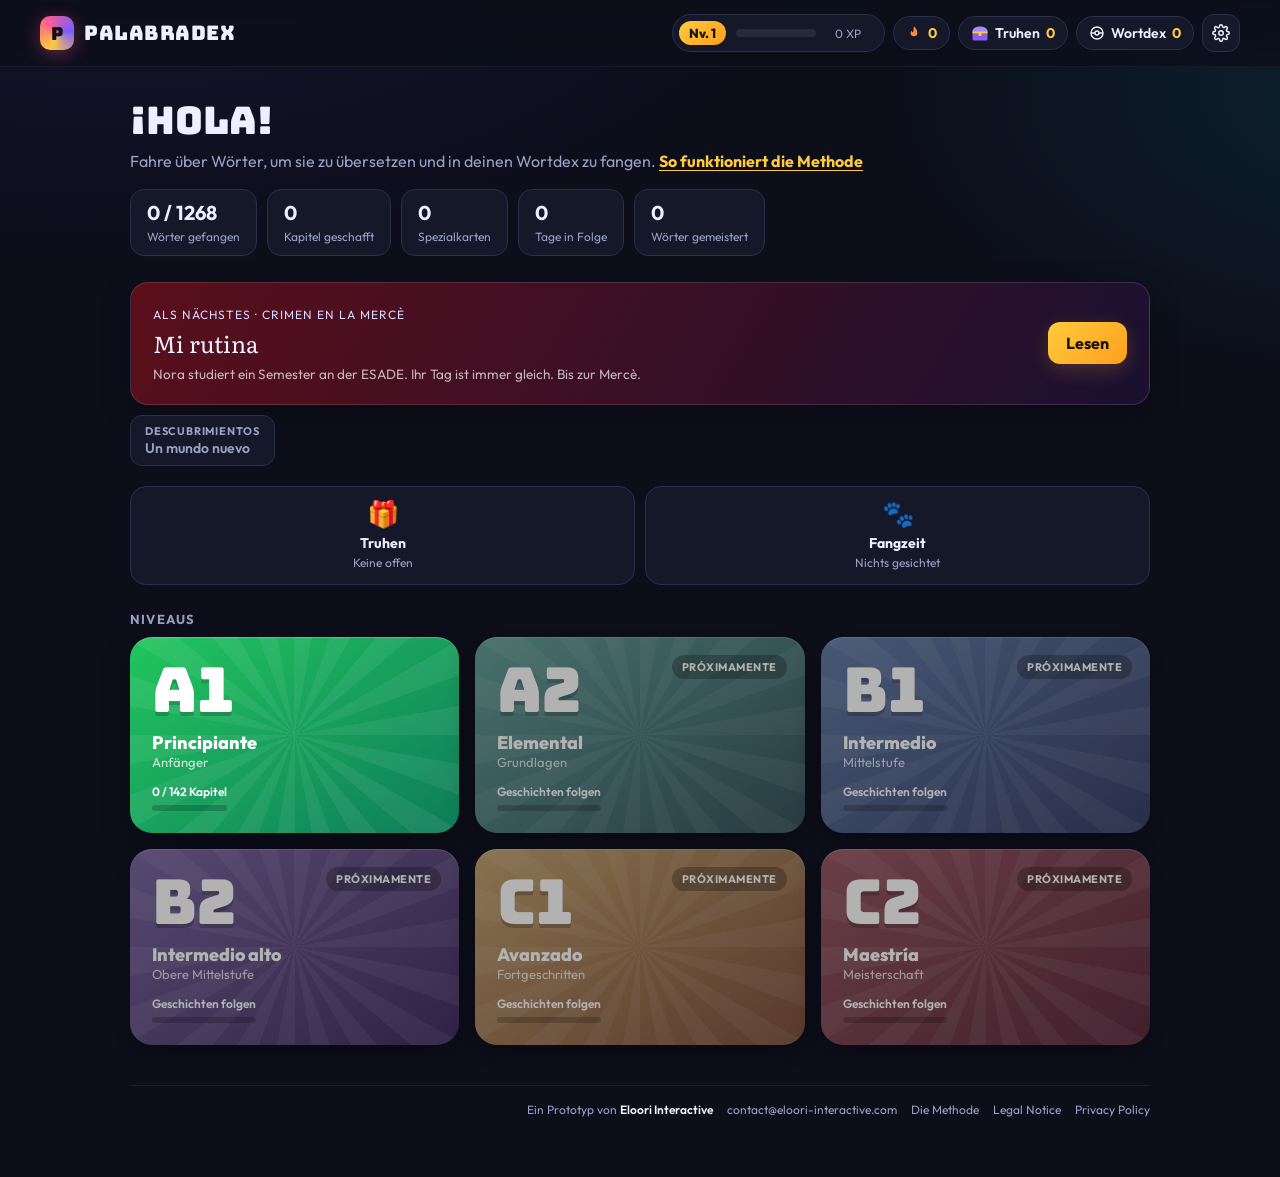
==== commit 0e28b501: "Content: Krimi Crimen en la Merce (24 Kapitel), 5 neue Clase-Lektionen aus dem ESADE-Kurs, Partizipi" ====
--- a/index.html
+++ b/index.html
@@ -14,6 +14,7 @@
 <meta name="apple-mobile-web-app-status-bar-style" content="black">
 <meta name="description" content="Palabradex: Spanisch lernen mit Kurzgeschichten. Lesen auf dem richtigen Niveau, Spaced Repetition und Sammelkarten. Ein Prototyp von Eloori Interactive.">
 <link rel="stylesheet" href="fonts/fonts.css">
+<script src="vendor/supabase.js"></script><script>window.PDX_SUPA={"url": "https://fsvpifzogekjqaspqzgj.supabase.co", "key": "sb_publishable_YvYuPRBDgav-FrxniML4_g_YgcUKNQ1"};</script>
 <style>
 @property --ang{syntax:'<angle>';inherits:false;initial-value:0deg}
 :root{--bg:#0c0e1a;--panel:#151829;--panel2:#1c2036;--line:#2a2f4a;--txt:#eef0ff;--mut:#9aa0c3;--acc:#ffcb3d;--acc2:#ff5d8f;--good:#3ddc97;--bad:#ff6b6b;--r:18px}
@@ -124,7 +125,7 @@
 @keyframes pop{0%{background-color:#ffcb3d}100%{background-color:transparent}}
 .endcard{break-before:column;-webkit-column-break-before:always;text-align:center;padding-top:10%;font-family:Outfit}
 .endcard .fin{font-family:Literata;font-style:italic;font-size:1.6em}
-.endcard p{color:var(--rmut);font-size:.8em;margin:.8em auto;max-width:28em;line-height:1.5}
+.endcard p,#rct .endcard p{color:var(--rmut);font-size:.8em;margin:.8em auto;max-width:28em;line-height:1.5;text-align:center;text-indent:0}
 .endcard .wc{font-family:Bungee;font-size:1.6em;color:var(--rtx);margin:.6em 0 .2em}
 .endcard .btn{font-size:.85em;margin-top:.8em}
 .rnav{position:absolute;top:50%;transform:translateY(-50%);width:44px;height:80px;display:grid;place-items:center;color:var(--rmut);opacity:.35;border-radius:12px}
@@ -370,6 +371,12 @@
 .betrow{display:flex;gap:6px;overflow-x:auto;padding:4px 2px;scrollbar-width:thin}.betc{flex:none;width:74px;border-radius:10px;opacity:.55;transition:opacity .15s,transform .15s}.betc .tcg{pointer-events:none}.betc.on{opacity:1;transform:translateY(-2px);outline:2px solid var(--acc);outline-offset:2px}.betc.jo{outline-color:#ff6b6b}
 .betvs{font-family:Bungee;color:var(--acc);font-size:14px}.bet>div:first-child{min-width:0}
 .jpw{font-style:normal;font-size:11px;font-weight:700;margin-left:4px;padding:1px 6px;border-radius:6px;background:#ffffff14;color:var(--mut)}.jpw.hard{background:#ff6b6b22;color:#ff9b9b}.jpw.easy{background:#3ddc9722;color:#8ff0c4}.jlvl{font-size:13px;color:var(--mut)}.back{margin-top:2px}#view .back{top:calc(var(--hh,68px) + 8px)}#dex .back{top:calc(8px + env(safe-area-inset-top))}.back{background:var(--panel)!important;color:var(--txt)!important;box-shadow:0 4px 14px #0008}
+.acc{background:#ffffff08;border:1px solid var(--line);border-radius:14px;padding:14px 16px;margin:4px 0 12px}.acc .lbl{display:block}.accp{font-size:13px;color:var(--mut);margin:6px 0 10px;line-height:1.45}
+.acchd{display:flex;align-items:center;gap:10px}.acchd>span:nth-child(2){flex:1;min-width:0}.acchd small{display:block;overflow:hidden;text-overflow:ellipsis;white-space:nowrap}.accav{width:36px;height:36px;border-radius:50%;display:grid;place-items:center;font-weight:800;background:linear-gradient(135deg,#ffcb3d,#ff5d8f);color:#111;flex:none}
+.accbt{display:flex;gap:8px;flex-wrap:wrap}.accbt .btn,.accbt .danger{padding:9px 14px}.gbtn{display:inline-flex;align-items:center;gap:8px}
+.accf{display:flex;gap:8px}.accf input{flex:1;min-width:0;padding:10px 12px;border-radius:10px;border:1px solid var(--line);background:#00000030;color:var(--txt);font:inherit;font-size:16px}
+#accCode{letter-spacing:4px;font-weight:700}.accerr{color:#ff8f8f;font-size:12.5px;margin:6px 0 0;min-height:1em}.accchk{display:flex;gap:8px;align-items:center;font-size:14px;color:var(--mut)}
+.sync.err i{background:#ff8f8f}
 .certnav{display:flex;align-items:center;justify-content:space-between;gap:8px;margin:0 40px 10px 0;font-size:13px;color:var(--mut)}.certnav .btn{padding:6px 12px;font-size:13px}
 .expass{background:#ffffff08;border:1px solid var(--line);border-radius:12px;padding:10px 14px;margin-bottom:12px;text-align:left}.expass p{font-family:Literata;font-size:16px;line-height:1.55;margin:4px 0 0;color:var(--txt)}
 .jtip{font-size:12.5px;margin:8px 0 0;padding:7px 10px;border-radius:10px;line-height:1.4}.jtip.ok{background:#3ddc9714;color:#a7f3d0}.jtip.no{background:#ff6b6b14;color:#fecaca}
@@ -2103,6 +2110,236 @@
 set(55,'radio foto chica despacio sonreír secreto luna silencio pescado queso letra silla té hospital lluvia llover bolsa sopa restaurante arroz camarero helado chocolate aeropuerto sorpresa abrigo taxi desayuno desayunar zumo concierto alemán lento pelota cumpleaños tarta paquete pesado ducharse vestirse pantalón tomate biblioteca techo turista torre camisa zapato gafas sonrisa chaqueta botella pierna roto pizza despertarse pájaro bienvenido cocinar huevo ensalada patata pollo postre parada nube billete ordenador vestido armario camiseta falda espejo supermercado verdura cebolla tortilla aceite kilo nieve otoño sofá toalla bocadillo pez azúcar bebida sucio manzana vaca mojado lámpara inteligente simple sentado guía sorprendido cariño salón novela despierto baile gol estadio ola arena receta madera planeta');
 set(70,'uva tostada conejo pijama semestre');})();
 
+/* Wortschatz Crimen en la Merce + Clase 13 bis 17 */
+(function(){let n=Math.max(...Object.values(LEX).map(e=>e.n))+1;const A=(k,p,de,en,fde,fen,x)=>{if(LEX[k])return;W(k,p,n++,de,en,fde,fen,x);};
+const m=fr=>({g:'m',fr}),f=fr=>({g:'f',fr}),af=o=>Object.assign({af:1},o),C=(a,fr,irr)=>Object.assign({conj:a,fr},irr?{irr}:{});
+// Krimi
+A('cuadro','n','Bild, Gemälde','painting','Ein Gemälde im Museum. Cuadrado = quadratisch.','A painting in a museum. Cuadrado = square.',m(42));
+A('ladrón','n','Dieb','thief','Weiblich: la ladrona.','Feminine: la ladrona.',af({g:'m',fr:55}));
+A('policía','n','Polizei; Polizist','police; police officer','La policía = die Polizei. El/la policía = Polizist/in.','La policía = the police. El/la policía = police officer.',f(42));
+A('inspectora','n','Inspektorin, Kommissarin','inspector (f)','Männlich: el inspector.','Masculine: el inspector.',af({g:'f',fr:62}));
+A('comisaría','n','Polizeiwache','police station','Dort arbeitet die Polizei.','Where the police work.',f(62));
+A('robar','v','stehlen','to steal','Un robo = ein Diebstahl.','Un robo = a theft.',{fr:52});
+A('robo','n','Diebstahl, Raub','theft, robbery','Von robar.','From robar.',m(58));
+A('alarma','n','Alarm','alarm','Weiblich: la alarma.','Feminine: la alarma.',f(55));
+A('dron','n','Drohne','drone','Mehrzahl: los drones.','Plural: los drones.',m(64));
+A('show','n','Show','show','Englisches Wort, im Spanischen sehr üblich.','English word, very common in Spanish.',m(55));
+A('casteller','n','Casteller (Menschenturm-Bauer)','human tower builder','Katalanisch. Mehrzahl: castellers.','Catalan. Plural: castellers.',m(66));
+A('castell','n','Menschenturm','human tower','Katalanische Tradition, UNESCO-Kulturerbe.','Catalan tradition, UNESCO heritage.',m(66));
+A('colla','n','Casteller-Gruppe','castellers team','Katalanisch: die Gruppe, die zusammen Türme baut.','Catalan: the team that builds towers together.',f(78));
+A('correfoc','n','Feuerlauf','fire run','Katalanisch: Teufel rennen mit Feuerwerk durch die Strassen.','Catalan: devils run through the streets with fireworks.',m(72));
+A('diablo','n','Teufel','devil','Beim Correfoc verkleiden sich Leute als diablos.','At the correfoc people dress up as diablos.',m(58));
+A('tambor','n','Trommel','drum','Mehrzahl: tambores.','Plural: tambores.',m(60));
+A('humo','n','Rauch','smoke','Sin humo = rauchfrei.','Sin humo = smoke-free.',m(58));
+A('chispa','n','Funke','spark','Mehrzahl: chispas.','Plural: chispas.',f(66));
+A('local','n','Lokal, Raum','venue, premises','Auch Adjektiv: örtlich.','Also an adjective: local.',m(50));
+A('base','n','Basis, Unterbau','base','Beim Castell: die unterste Reihe.','In a castell: the bottom row.',f(52));
+A('hombro','n','Schulter','shoulder','Mehrzahl: los hombros.','Plural: los hombros.',m(52));
+A('ensayar','v','proben','to rehearse','Un ensayo = eine Probe.','Un ensayo = a rehearsal.',{fr:60});
+A('ensayo','n','Probe','rehearsal','Auch: Aufsatz.','Also: essay.',m(60));
+A('formar','v','bilden','to form','Formar una torre = einen Turm bilden.','Formar una torre = to form a tower.',{fr:52});
+A('gorra','n','Mütze, Kappe','cap','Eine Kappe mit Schirm.','A cap with a visor.',f(58));
+A('uniforme','n','Uniform','uniform','Männlich: el uniforme.','Masculine: el uniforme.',m(56));
+A('guardia','n','Wächter(in)','guard','El/la guardia.','El/la guardia.',f(58));
+A('almacén','n','Lager','warehouse','Mehrzahl: almacenes.','Plural: almacenes.',m(60));
+A('puerto','n','Hafen','port','Puerto de Barcelona.','Port of Barcelona.',m(48));
+A('apagar','v','ausschalten','to switch off','Gegenteil: encender.','Opposite: encender.',{fr:52});
+A('encendido','adj','eingeschaltet, an','switched on','Von encender.','From encender.',af({fr:56}));
+A('vibrar','v','vibrieren','to vibrate','El teléfono vibra.','The phone vibrates.',{fr:60});
+A('desconocido','adj','unbekannt','unknown','Gegenteil: conocido.','Opposite: conocido.',af({fr:54}));
+A('conocido','adj','bekannt','known, familiar','Me parece conocido = kommt mir bekannt vor.','Me parece conocido = looks familiar.',af({fr:50}));
+A('testigo','n','Zeuge, Zeugin','witness','El/la testigo.','El/la testigo.',m(60));
+A('plano','adj','flach','flat','Auch Nomen: el plano = der Stadtplan.','Also a noun: el plano = the map.',af({fr:56}));
+A('suspirar','v','seufzen','to sigh','Un suspiro = ein Seufzer.','Un suspiro = a sigh.',{fr:62});
+A('señalar','v','zeigen auf','to point at','Señalar con el dedo.','Señalar con el dedo.',{fr:58});
+A('paisaje','n','Landschaft','landscape','Männlich trotz -e.','Masculine despite -e.',m(56));
+A('marco','n','Rahmen','frame','Der Rahmen eines Bildes.','The frame of a picture.',m(56));
+A('pegajoso','adj','klebrig','sticky','Von pegar (kleben).','From pegar (to stick).',af({fr:70}));
+A('oler','v','riechen','to smell','Unregelmässig: huelo, hueles, huele.','Irregular: huelo, hueles, huele.',C(['huelo','hueles','huele','olemos','oléis','huelen'],56,[0,1,2,5]));
+A('fresco','adj','frisch','fresh','Hace fresco = es ist kühl.','Hace fresco = it is cool.',af({fr:46}));
+A('seco','adj','trocken','dry','Gegenteil: mojado.','Opposite: mojado.',af({fr:52}));
+A('firma','n','Unterschrift, Signatur','signature','Firmar = unterschreiben.','Firmar = to sign.',f(54));
+A('esquina','n','Ecke','corner','A la vuelta de la esquina = gleich um die Ecke.','A la vuelta de la esquina = just around the corner.',f(50));
+A('eco','n','Echo','echo','Hacer eco = hallen.','Hacer eco = to echo.',m(62));
+A('mentir','v','lügen','to lie','Das e wird zu ie: miento.','The e becomes ie: miento.',C(['miento','mientes','miente','mentimos','mentís','mienten'],56,[0,1,2,5]));
+A('pagar','v','bezahlen','to pay','Pagar con tarjeta = mit Karte zahlen.','Pagar con tarjeta = to pay by card.',{fr:42});
+A('etiqueta','n','Etikett','label, tag','Auch: Hashtag, Benimm.','Also: hashtag, etiquette.',f(58));
+A('manga','n','Ärmel','sleeve','Auch: japanischer Comic.','Also: Japanese comic.',f(60));
+A('detener','v','festnehmen; anhalten','to arrest; to stop','Wie tener: detengo.','Like tener: detengo.',C(['detengo','detienes','detiene','detenemos','detenéis','detienen'],58,[0,1,2,5]));
+A('detenido','adj','festgenommen','arrested','Von detener.','From detener.',af({fr:58}));
+A('sospechar','v','verdächtigen','to suspect','Sospechar de alguien.','Sospechar de alguien.',{fr:58});
+A('sospechoso','adj','verdächtig','suspicious','Auch Nomen: der Verdächtige.','Also a noun: the suspect.',af({fr:58}));
+A('inocente','adj','unschuldig','innocent','Gegenteil: culpable.','Opposite: culpable.',af({fr:55}));
+A('culpable','adj','schuldig','guilty','Gegenteil: inocente.','Opposite: inocente.',af({fr:56}));
+A('cárcel','n','Gefängnis','prison','Weiblich: la cárcel.','Feminine: la cárcel.',f(56));
+A('deuda','n','Schuld (Geld)','debt','Mehrzahl: deudas.','Plural: deudas.',f(58));
+A('coleccionista','n','Sammler(in)','collector','El/la coleccionista.','El/la coleccionista.',m(66));
+A('sirena','n','Sirene','siren','Auch: Meerjungfrau.','Also: mermaid.',f(60));
+A('maleta','n','Koffer','suitcase','Hacer la maleta = packen.','Hacer la maleta = to pack.',f(48));
+A('traje','n','Anzug','suit','Traje de baño = Badeanzug.','Traje de baño = swimsuit.',m(54));
+A('quieto','adj','still, reglos','still','¡Quieto! = Keine Bewegung!','¡Quieto! = Freeze!',af({fr:58}));
+A('reconocer','v','erkennen','to recognise','Wie conocer: reconozco.','Like conocer: reconozco.',C(['reconozco','reconoces','reconoce','reconocemos','reconocéis','reconocen'],54,[0]));
+A('coger','v','nehmen, fassen','to take, to catch','In Spanien sehr üblich. Aus g wird j: cojo.','Very common in Spain. g becomes j: cojo.',C(['cojo','coges','coge','cogemos','cogéis','cogen'],46,[0]));
+A('directamente','adv','direkt','directly','Von directo.','From directo.',{fr:52});
+A('cristal','n','Glas, Scheibe','glass, pane','Männlich: el cristal.','Masculine: el cristal.',m(54));
+A('hondo','adj','tief','deep','Respirar hondo = tief durchatmen.','Respirar hondo = to take a deep breath.',af({fr:60}));
+A('jefe','n','Chef','boss','Weiblich: la jefa.','Feminine: la jefa.',af({g:'m',fr:48}));
+A('temblar','v','zittern','to tremble','Das e wird zu ie: tiemblo.','The e becomes ie: tiemblo.',C(['tiemblo','tiemblas','tiembla','temblamos','tembláis','tiemblan'],60,[0,1,2,5]));
+A('timbre','n','Klingel','doorbell','Llamar al timbre = klingeln.','Llamar al timbre = to ring the bell.',m(58));
+A('dudar','v','zögern, zweifeln','to hesitate, to doubt','Una duda = ein Zweifel.','Una duda = a doubt.',{fr:54});
+A('mando','n','Fernbedienung, Steuerung','remote control','Mando a distancia.','Mando a distancia.',m(58));
+A('cigarrillo','n','Zigarette','cigarette','Fumar un cigarrillo.','Fumar un cigarrillo.',m(56));
+A('fumar','v','rauchen','to smoke','Prohibido fumar = Rauchen verboten.','Prohibido fumar = no smoking.',{fr:48});
+A('tirar','v','werfen; wegwerfen','to throw (away)','Auch: ziehen (an Türen).','Also: pull (on doors).',{fr:48});
+A('meter','v','hineinstecken','to put in','Meter la mano = die Hand hineinstecken.','Meter la mano = to put one\'s hand in.',{fr:48});
+A('plástico','n','Plastik','plastic','Bolsa de plástico = Plastiktüte.','Bolsa de plástico = plastic bag.',m(54));
+A('extranjero','adj','ausländisch','foreign','En el extranjero = im Ausland.','En el extranjero = abroad.',af({fr:50}));
+A('ramo','n','Strauss','bouquet','Un ramo de flores.','Un ramo de flores.',m(58));
+A('sitio','n','Ort, Platz','place, spot','Muy üblich in Spanien.','Very common in Spain.',m(44));
+A('linterna','n','Taschenlampe','torch, flashlight','Weiblich: la linterna.','Feminine: la linterna.',f(64));
+A('interrogar','v','verhören','to interrogate','Un interrogatorio = ein Verhör.','Un interrogatorio = an interrogation.',{fr:64});
+A('calma','n','Ruhe','calm','Con calma = mit Ruhe.','Con calma = calmly.',f(54));
+A('convencido','adj','überzeugt','convinced','Von convencer.','From convencer.',af({fr:58}));
+A('exposición','n','Ausstellung','exhibition','Exponer = ausstellen.','Exponer = to exhibit.',f(52));
+A('exponer','v','ausstellen','to exhibit','Wie poner: expongo.','Like poner: expongo.',C(['expongo','expones','expone','exponemos','exponéis','exponen'],62,[0]));
+A('original','n','Original','original','Auch Adjektiv: ursprünglich.','Also an adjective: original.',m(52));
+A('ejercicio','n','Übung','exercise','Hacer ejercicio = Sport treiben.','Hacer ejercicio = to work out.',m(50));
+A('copiar','v','kopieren, abmalen','to copy','Una copia = eine Kopie.','Una copia = a copy.',{fr:52});
+A('alquiler','n','Miete','rent','Alquilar = mieten.','Alquilar = to rent.',m(54));
+A('depender','v','abhängen','to depend','Depende = kommt darauf an.','Depende = it depends.',{fr:48});
+A('pantalla','n','Bildschirm','screen','Weiblich: la pantalla.','Feminine: la pantalla.',f(52));
+A('pintor','n','Maler','painter','Weiblich: la pintora.','Feminine: la pintora.',af({g:'m',fr:56}));
+A('acercarse','v','sich nähern','to come closer','Aus c wird qu: me acerqué. Präsens: me acerco.','c becomes qu: me acerqué. Present: me acerco.',C(['me acerco','te acercas','se acerca','nos acercamos','os acercáis','se acercan'],54));
+A('restaurar','v','restaurieren','to restore','Ein Restaurant kommt von hier: restaurar = stärken.','Restaurant comes from this: restaurar = to restore.',{fr:62});
+A('ofrecer','v','anbieten','to offer','Aus c wird zc: ofrezco.','c becomes zc: ofrezco.',C(['ofrezco','ofreces','ofrece','ofrecemos','ofrecéis','ofrecen'],50,[0]));
+A('grave','adj','schwer, ernst','serious','Gleich für männlich und weiblich.','Same for masculine and feminine.',af({fr:52}));
+A('legal','adj','legal','legal','Gegenteil: ilegal.','Opposite: ilegal.',af({fr:54}));
+A('ficción','n','Fiktion','fiction','Ciencia ficción = Science-Fiction.','Ciencia ficción = science fiction.',f(56));
+A('normalidad','n','Normalität','normality','Wörter auf -dad sind weiblich.','Words ending in -dad are feminine.',f(58));
+A('cantante','n','Sänger(in)','singer','El/la cantante.','El/la cantante.',m(52));
+A('escapar','v','fliehen','to escape','Escaparse = abhauen.','Escaparse = to run away.',{fr:56});
+A('aparecer','v','erscheinen, auftauchen','to appear','Aus c wird zc: aparezco.','c becomes zc: aparezco.',C(['aparezco','apareces','aparece','aparecemos','aparecéis','aparecen'],48,[0]));
+A('desaparecer','v','verschwinden','to disappear','Aus c wird zc: desaparezco.','c becomes zc: desaparezco.',C(['desaparezco','desapareces','desaparece','desaparecemos','desaparecéis','desaparecen'],52,[0]));
+A('llorar','v','weinen','to cry','Gegenteil: reír.','Opposite: reír.',{fr:48});
+A('pasillo','n','Flur, Gang','hallway','Männlich: el pasillo.','Masculine: el pasillo.',m(52));
+A('medianoche','n','Mitternacht','midnight','A medianoche = um Mitternacht.','A medianoche = at midnight.',f(52));
+A('anoche','adv','gestern Abend, letzte Nacht','last night','Ayer por la noche = anoche.','Ayer por la noche = anoche.',{fr:46});
+A('aunque','conj','obwohl','although','Aunque llueve, salgo.','Aunque llueve, salgo.',{fr:44});
+A('encima','adv','oben, darauf','on top','Encima de la mesa = auf dem Tisch.','Encima de la mesa = on the table.',{fr:44});
+A('vuelta','n','Rückkehr; Runde','return; turn','Darse la vuelta = sich umdrehen.','Darse la vuelta = to turn around.',f(46));
+A('paso','n','Schritt','step','Paso a paso = Schritt für Schritt.','Paso a paso = step by step.',m(46));
+A('sitio','n','Ort','place','','',m(44));
+// Kurs: Mercè, Routine, Cafeteria
+A('rutina','n','Routine, Tagesablauf','routine','Mi rutina = mein Tagesablauf.','Mi rutina = my daily routine.',f(48));
+A('maquillarse','v','sich schminken','to put on make-up','Regelmässig reflexiv: me maquillo.','Regular reflexive: me maquillo.',C(['me maquillo','te maquillas','se maquilla','nos maquillamos','os maquilláis','se maquillan'],58));
+A('afeitarse','v','sich rasieren','to shave','Regelmässig reflexiv: me afeito.','Regular reflexive: me afeito.',C(['me afeito','te afeitas','se afeita','nos afeitamos','os afeitáis','se afeitan'],58));
+A('peinarse','v','sich kämmen','to comb one\'s hair','Un peine = ein Kamm.','Un peine = a comb.',C(['me peino','te peinas','se peina','nos peinamos','os peináis','se peinan'],54));
+A('lavarse','v','sich waschen','to wash (oneself)','Lavarse los dientes = Zähne putzen.','Lavarse los dientes = to brush one\'s teeth.',C(['me lavo','te lavas','se lava','nos lavamos','os laváis','se lavan'],46));
+A('diente','n','Zahn','tooth','Lavarse los dientes = Zähne putzen.','Lavarse los dientes = to brush one\'s teeth.',m(48));
+A('luego','adv','dann, später','then, later','Hasta luego = bis später.','Hasta luego = see you later.',{fr:40});
+A('serie','n','Serie','series, TV show','Ver una serie.','Ver una serie.',f(48));
+A('deberes','n','Hausaufgaben','homework','Immer Mehrzahl: los deberes.','Always plural: los deberes.',m(50));
+A('gratis','adj','gratis','free (of charge)','Bleibt immer gleich.','Never changes.',af({fr:48}));
+A('cita','n','Verabredung, Termin','appointment, date','Tener una cita = verabredet sein.','Tener una cita = to have a date.',f(48));
+A('intercambio','n','Austausch, Tandem','exchange','Estudiante de intercambio.','Estudiante de intercambio.',m(52));
+A('merendar','v','Zvieri essen','to have an afternoon snack','Das e wird zu ie: meriendo.','The e becomes ie: meriendo.',C(['meriendo','meriendas','merienda','merendamos','merendáis','meriendan'],58,[0,1,2,5]));
+A('merienda','n','Zvieri, Nachmittagssnack','afternoon snack','Typisch um 17 Uhr.','Typically at 5 pm.',f(56));
+A('paseo','n','Spaziergang','walk','Dar un paseo = spazieren gehen.','Dar un paseo = to go for a walk.',m(48));
+A('quedar','v','sich treffen; übrig bleiben','to meet up; to remain','¿Quedamos? = Treffen wir uns?','¿Quedamos? = Shall we meet?',{fr:42});
+A('cafetería','n','Café','café','Wörter auf -ía sind meist weiblich.','Words ending in -ía are mostly feminine.',f(48));
+A('camarero','n','Kellner','waiter','Weiblich: la camarera.','Feminine: la camarera.',af({g:'m',fr:48}));
+A('compañero','n','Kollege, Mitschüler','classmate, colleague','Weiblich: la compañera.','Feminine: la compañera.',af({g:'m',fr:44}));
+A('menú','n','Menü','set menu','Menú del día = Tagesmenü.','Menú del día = set lunch.',m(48));
+A('taza','n','Tasse','cup','Una taza de café.','Una taza de café.',f(46));
+A('rato','n','Weile','while','Un rato = eine Weile.','Un rato = a while.',m(44));
+A('rizado','adj','lockig','curly','Pelo rizado = lockiges Haar.','Pelo rizado = curly hair.',af({fr:56}));
+A('zapatillas','n','Turnschuhe; Hausschuhe','trainers; slippers','Meist Mehrzahl.','Usually plural.',f(50));
+A('oficina','n','Büro','office','Weiblich: la oficina.','Feminine: la oficina.',f(44));
+A('hoja','n','Blatt','sheet, leaf','Una hoja de papel.','Una hoja de papel.',f(48));
+A('texto','n','Text','text','Männlich: el texto.','Masculine: el texto.',m(46));
+A('cuello','n','Hals','neck','Dolor de cuello = Nackenschmerzen.','Dolor de cuello = neck pain.',m(52));
+A('dolor','n','Schmerz','pain','Dolor de cabeza = Kopfschmerzen.','Dolor de cabeza = headache.',m(46));
+A('fecha','n','Datum','date','¿Qué fecha es hoy?','¿Qué fecha es hoy?',f(46));
+A('demostrar','v','beweisen','to prove','Das o wird zu ue: demuestro.','The o becomes ue: demuestro.',C(['demuestro','demuestras','demuestra','demostramos','demostráis','demuestran'],56,[0,1,2,5]));
+A('moverse','v','sich bewegen','to move','Das o wird zu ue: me muevo.','The o becomes ue: me muevo.',C(['me muevo','te mueves','se mueve','nos movemos','os movéis','se mueven'],50,[0,1,2,5]));
+A('sonar','v','klingeln, ertönen','to sound, to ring','Das o wird zu ue: suena.','The o becomes ue: suena.',C(['sueno','suenas','suena','sonamos','sonáis','suenan'],48,[0,1,2,5]));
+A('director','n','Direktor','director','Weiblich: la directora.','Feminine: la directora.',af({g:'m',fr:50}));
+A('ofrecido','adj','angeboten','offered','Von ofrecer.','From ofrecer.',af({fr:60}));
+// Clase
+A('curso','n','Kurs; Schuljahr','course; school year','Segundo curso = zweites Jahr.','Segundo curso = second year.',m(44));
+A('moreno','adj','braun gebrannt; dunkelhaarig','tanned; dark-haired','Gegenteil: rubio.','Opposite: rubio.',af({fr:48}));
+A('pretérito','n','Vergangenheitsform','past tense','Pretérito perfecto = Perfekt.','Pretérito perfecto = present perfect.',m(70));
+A('participio','n','Partizip','participle','Hablado, comido, vivido.','Hablado, comido, vivido.',m(70));
+A('irregular','adj','unregelmässig','irregular','Gegenteil: regular.','Opposite: regular.',af({fr:56}));
+A('memoria','n','Gedächtnis','memory','De memoria = auswendig.','De memoria = by heart.',f(50));
+A('olvidar','v','vergessen','to forget','Olvidarse de algo.','Olvidarse de algo.',{fr:44});
+A('correcto','adj','richtig','correct','Gegenteil: incorrecto.','Opposite: incorrecto.',af({fr:46}));
+A('tachar','v','durchstreichen','to cross out','Una tacha = ein Makel.','Una tacha = a flaw.',{fr:66});
+A('sushi','n','Sushi','sushi','Japanisches Wort.','Japanese word.',m(62));
+A('comparar','v','vergleichen','to compare','Una comparación = ein Vergleich.','Una comparación = a comparison.',{fr:52});
+A('adjetivo','n','Adjektiv','adjective','Alto, bonito, grande.','Alto, bonito, grande.',m(60));
+A('extraño','adj','seltsam','strange','Auch: fremd.','Also: foreign.',af({fr:50}));
+A('kiwi','n','Kiwi','kiwi','Mehrzahl: kiwis.','Plural: kiwis.',m(62));
+A('vendedor','n','Verkäufer','seller','Weiblich: la vendedora.','Feminine: la vendedora.',af({g:'m',fr:50}));
+A('fondo','n','Hintergrund; Boden','back; bottom','Al fondo = hinten.','Al fondo = at the back.',m(46));
+A('encuesta','n','Umfrage','survey','Hacer una encuesta.','Hacer una encuesta.',f(56));
+A('frecuencia','n','Häufigkeit','frequency','¿Con qué frecuencia? = Wie oft?','¿Con qué frecuencia? = How often?',f(56));
+A('gusto','n','Geschmack','taste','Mucho gusto = sehr erfreut.','Mucho gusto = nice to meet you.',m(44));
+A('deporte','n','Sport','sport','Hacer deporte = Sport treiben.','Hacer deporte = to do sport.',m(44));
+A('menudo','adj','klein (a menudo = oft)','small (a menudo = often)','A menudo = oft.','A menudo = often.',af({fr:48}));
+A('encantar','v','sehr gefallen','to love (like gustar)','Wie gustar: me encanta.','Like gustar: me encanta.',{fr:42});
+A('odiar','v','hassen','to hate','Regelmässig: odio, odias.','Regular: odio, odias.',{fr:50});
+A('madrugar','v','früh aufstehen','to get up early','Typisch spanisches Wort.','Typically Spanish word.',{fr:58});
+A('aquel','det','jener, der dort','that (over there)','Weiblich: aquella. Mehrzahl: aquellos, aquellas.','Feminine: aquella. Plural: aquellos, aquellas.',{fr:44});
+A('pasado','adj','vergangen','past, last','El martes pasado = letzten Dienstag.','El martes pasado = last Tuesday.',af({fr:42}));
+A('roto','adj','kaputt','broken','Von romper.','From romper.',af({fr:46}));
+})();
+F('aquella','aquel','jene (weiblich)','that (f)');F('aquellos','aquel','jene (Mehrzahl)','those');F('aquellas','aquel','jene (weiblich Mehrzahl)','those (f)');
+F('suya','suyo','ihre, seine (weiblich)','hers, his (f)');F('tuya','tuyo','deine (weiblich)','yours (f)');
+F('estaba','estar','war (Imperfekt)','was');F('era','ser','war (Imperfekt)','was');F('llevaba','llevar','trug (Imperfekt)','was wearing');F('miraba','mirar','schaute (Imperfekt)','was looking');F('hacía','hacer','machte; es war (Imperfekt)','was doing; it was');F('tenía','tener','hatte (Imperfekt)','had');F('necesitaba','necesitar','brauchte (Imperfekt)','needed');
+F('corriendo','correr','rennend','running');F('llorando','llorar','weinend','crying');F('esperando','esperar','wartend','waiting');F('formando','formar','bildend','forming');
+F('cuéntemelo','contar','erzählen Sie es mir','tell me (formal)');F('perdone','perdonar','entschuldigen Sie','excuse me (formal)');F('pase','pasar','kommen Sie herein','come in (formal)');F('esperad','esperar','wartet!','wait! (you all)');F('pruébatela','probar','probier sie an','try it on');F('vete','irse','geh weg','go away');F('digas','decir','sagst (Subjuntivo)','say (subjunctive)');F('sospeche','sospechar','verdächtigt (Subjuntivo)','suspects (subjunctive)');
+F('verla','ver','sie sehen','to see it');F('levantarme','levantarse','aufstehen (ich)','to get up (me)');F('acostarme','acostarse','ins Bett gehen (ich)','to go to bed (me)');F('aprenderlos','aprender','sie lernen','to learn them');F('hacerle','hacer','ihm machen','to do (to him)');F('olvidarse','olvidar','vergessen','to forget');
+F('visto~v','vestirse','ziehe mich an','I get dressed');
+F('volvido','volver','falsch! richtig: vuelto','wrong! correct: vuelto');F('escribido','escribir','falsch! richtig: escrito','wrong! correct: escrito');F('hacido','hacer','falsch! richtig: hecho','wrong! correct: hecho');F('hacho','hacer','falsch! richtig: hecho','wrong! correct: hecho');F('vido','ver','falsch! richtig: visto','wrong! correct: visto');F('veído','ver','falsch! richtig: visto','wrong! correct: visto');F('abrido','abrir','falsch! richtig: abierto','wrong! correct: abierto');F('decido','decir','falsch! richtig: dicho','wrong! correct: dicho');F('comado','comer','falsch! richtig: comido','wrong! correct: comido');F('visitido','visitar','falsch! richtig: visitado','wrong! correct: visitado');
+/* Partizipien aller Verben */
+(function(){const IRR={hacer:'hecho',ver:'visto',decir:'dicho',escribir:'escrito',abrir:'abierto',poner:'puesto',volver:'vuelto',romper:'roto',morir:'muerto',descubrir:'descubierto',devolver:'devuelto',resolver:'resuelto',exponer:'expuesto',deshacer:'deshecho',cubrir:'cubierto',leer:'leído',oír:'oído',traer:'traído',caer:'caído',reír:'reído',creer:'creído'};
+ for(const k in LEX){const e=LEX[k];if(e.p!=='v'||k.includes(' '))continue;const b=k.replace(/se$/,'');let p=IRR[b];
+  if(!p){if(/ar$/.test(b))p=b.slice(0,-2)+'ado';else if(/[ei]r$/.test(b))p=b.slice(0,-2)+'ido';else continue;}
+  const de='Partizip von '+b+' ('+e.de+')',en='participle of '+b+' ('+e.en+')';
+  if(!FORMS[p]||FORMS[p].l==='vestirse'||p==='visto')FORMS[p]={l:k,de,en,pp:1};
+  for(const s of ['a','os','as']){const q=p.slice(0,-1)+s;if(!FORMS[q])FORMS[q]={l:k,de:de+' (angepasst)',en:en+' (agreeing)',pp:1};}}
+ FORMS['visto']={l:'ver',de:'Partizip von ver (sehen): gesehen',en:'participle of ver (to see): seen',pp:1};
+ const N={};const add=(ks,de,en)=>ks.split(' ').forEach(k=>N[k]={name:true,de,en});
+ add('nora','Nora, Austauschstudentin aus Zürich','Nora, exchange student from Zurich');add('lidia','Lidia, Kunststudentin','Lidia, art student');add('vera','Vera, Tandempartnerin von Nora','Vera, Nora\'s exchange partner');
+ add('dolores','Dolores, Blumenverkäuferin','Dolores, flower seller');add('ferrer','Ferrer, Nachname von Montse und Marc','Ferrer, surname of Montse and Marc');add('montse','Montse, Kurzform von Montserrat','Montse, short for Montserrat');
+ add('mnac','MNAC, Kunstmuseum Kataloniens auf dem Montjuïc','MNAC, the National Art Museum of Catalonia on Montjuïc');add('montjuïc','Montjuïc, Hügel in Barcelona','Montjuïc, a hill in Barcelona');
+ add('poble sec','Poble-sec, Quartier in Barcelona','Poble-sec, a neighbourhood in Barcelona');add('esade','ESADE, Wirtschaftshochschule in Barcelona','ESADE, a business school in Barcelona');add('catalunya','Plaça Catalunya, zentraler Platz','Plaça Catalunya, central square');
+ add('jaume','Plaça Sant Jaume, Platz beim Rathaus','Plaça Sant Jaume, square by the city hall');add('boquería','La Boquería, Markt an den Ramblas','La Boquería, market on the Ramblas');add('liceu','Liceu, Opernhaus Barcelonas','Liceu, Barcelona\'s opera house');
+ add('merc','Mercè','Mercè');add('vidal','Rosa Vidal, Inspektorin','Rosa Vidal, inspector');add('navidad','Navidad = Weihnachten','Navidad = Christmas');add('l f p r m v','Initiale','initial');
+ add('tom yuki carmen','Figur aus der Clase de español','character from the Clase de español');add('sagrada','Sagrada Familia, Kirche von Gaudí','Sagrada Familia, Gaudí\'s church');
+ for(const k in N)if(!FORMS[k])FORMS[k]=N[k];})();
+(function(){let n=Math.max(...Object.values(LEX).map(e=>e.n))+1;const A=(k,p,de,en,fde,fen,x)=>{if(LEX[k])return;W(k,p,n++,de,en,fde,fen,x);};
+A('aburrido','adj','langweilig; gelangweilt','boring; bored','Ser aburrido = langweilig sein. Estar aburrido = gelangweilt sein.','Ser aburrido = to be boring. Estar aburrido = to be bored.',{af:1,fr:48});
+A('rubio','adj','blond','blond','Gegenteil: moreno.','Opposite: moreno.',{af:1,fr:50});
+A('romper','v','kaputt machen','to break','Partizip unregelmässig: roto.','Irregular participle: roto.',{fr:48});
+A('recordar','v','sich erinnern','to remember','Das o wird zu ue: recuerdo.','The o becomes ue: recuerdo.',{conj:['recuerdo','recuerdas','recuerda','recordamos','recordáis','recuerdan'],fr:46,irr:[0,1,2,5]});
+A('guardar','v','aufbewahren','to keep','Guardar un secreto = ein Geheimnis bewahren.','Guardar un secreto = to keep a secret.',{fr:46});
+A('piano','n','Klavier','piano','Tocar el piano = Klavier spielen.','Tocar el piano = to play the piano.',{g:'m',fr:52});
+A('carrera','n','Rennen; Studium','race; degree','Hacer una carrera = studieren.','Hacer una carrera = to study for a degree.',{g:'f',fr:46});
+A('dedo','n','Finger','finger','Dedo del pie = Zeh.','Dedo del pie = toe.',{g:'m',fr:48});
+A('conducir','v','Auto fahren','to drive','Aus c wird zc: conduzco.','c becomes zc: conduzco.',{conj:['conduzco','conduces','conduce','conducimos','conducís','conducen'],fr:48,irr:[0]});
+A('eh','int','he!','hey!','Ruf, um jemanden anzusprechen.','Call to get someone\'s attention.',{fr:40});
+})();
+F('castellers','casteller','Casteller (Mehrzahl)','castellers');F('castells','castell','Menschentürme','human towers');F('castellera','casteller','Casteller- (weiblich)','castellers\' (f)');F('camarera','camarero','Kellnerin','waitress');F('ladrones','ladrón','Diebe','thieves');F('donde','dónde','wo (im Satz)','where (relative)');
+F('rompe','romper','macht kaputt','breaks');F('guarda','guardar','bewahrt auf','keeps');F('guardo','guardar','bewahre auf','I keep');F('recuerda','recordar','erinnert sich','remembers');
+F('guardado','guardar','Partizip von guardar (aufbewahren)','participle of guardar (to keep)');
+(function(){let n=Math.max(...Object.values(LEX).map(e=>e.n))+1;
+if(!LEX['soler'])W('soler','v',n++,'pflegen zu, gewöhnlich tun','to usually do','Suelo + Infinitiv = normalerweise. Das o wird zu ue.','Suelo + infinitive = usually. The o becomes ue.',{conj:['suelo','sueles','suele','solemos','soléis','suelen'],fr:46,irr:[0,1,2,5]});
+if(!LEX['banco'])W('banco','n',n++,'Bank (Sitzbank; Geldinstitut)','bench; bank','Beide Bedeutungen: el banco.','Both meanings: el banco.',{g:'m',fr:44});
+if(!LEX['sentado']&&!FORMS['sentadas'])F('sentadas','sentarse','sitzend (weiblich Mehrzahl)','sitting (f pl)');})();
+F('suelo~v','soler','pflege (zu tun)','I usually (do)');
+
 Object.assign(LEX.el,{forms:['el','la','los','las']});Object.assign(LEX.un,{forms:['un','una','unos','unas']});Object.assign(LEX.este,{forms:['este','esta','estos','estas']});Object.assign(LEX.mi,{forms:['mi','mi','mis','mis']});Object.assign(LEX.otro,{af:1});Object.assign(LEX.primero,{af:1});
 F('pregunta','pregunta','Frage; fragt','question; asks');F('preguntas','preguntar','du fragst; Fragen','you ask; questions');
 
@@ -2631,7 +2868,7 @@
   tz:{de:'Mias Alltag zwischen Wecker, Dusche und Uni. Und Leo kennt plötzlich den Drachen.',en:'Mia\'s routine between alarm, shower and uni. And suddenly Leo knows the dragon.'},
   paras:[
    'Mi día empieza a las siete y media. Me despierto, me levanto, voy al baño y me ducho. El agua está muy caliente. ¡Me gusta!',
-   'Después me visto. Hoy llevo unos pantalones azules y un jersey gris. Hace frío en enero.',
+   'Después me visto{visto~v}. Hoy llevo unos pantalones azules y un jersey gris. Hace frío en enero.',
    'Desayuno en la cocina: un café con leche y pan con tomate. Siempre desayuno muy rápido.',
    'A las ocho y cuarto salgo de casa. Voy a la universidad en metro. El viaje es de veinte minutos.',
    'Las clases empiezan a las nueve y terminan a las dos. Hoy tengo clase de economía y clase de español. La profesora de español es muy simpática. Se llama Carmen.',
@@ -2956,7 +3193,7 @@
    'Me pruebo el vestido verde. Es bonito, pero hace frío en febrero.',
    '«¿Y si hace frío?», pregunta Pau.',
    '«Si hace frío, medias negras, botas y la chaqueta azul», dice Marta. «Perfecto.»',
-   'Me ducho otra vez. Me visto. Me miro en el espejo: vestido verde, botas negras, chaqueta azul. Me peino. Me pinto un poco los ojos.',
+   'Me ducho otra vez. Me visto{visto~v}. Me miro en el espejo: vestido verde, botas negras, chaqueta azul. Me peino. Me pinto un poco los ojos.',
    '«Estás guapísima», dice Marta.',
    '«¿Y la cámara?», pregunta Pau.',
    '«Claro. La cámara y la llave azul. Siempre.»',
@@ -4546,6 +4783,1397 @@
   ]}
 ];
 
+/* Crimen en la Merce: Krimi A1 (24 Kapitel), erzaehlt von Nora, Austauschstudentin in Barcelona */
+const KRIMI_A1=[
+ {
+  "title": "Mi rutina",
+  "diff": 1,
+  "tz": {
+   "de": "Nora studiert ein Semester an der ESADE. Ihr Tag ist immer gleich. Bis zur Mercè.",
+   "en": "Nora is spending a semester at ESADE. Her days are always the same. Until La Mercè."
+  },
+  "paras": [
+   "Me llamo Nora. Tengo veintidós años y soy de Zúrich. Este semestre estudio en Barcelona, en la universidad ESADE.",
+   "Vivo en un piso pequeño en el barrio de Poble-sec, cerca de la montaña de Montjuïc. Desde mi ventana veo un museo grande: el MNAC.",
+   "Mi rutina es casi siempre igual. Por la mañana me despierto a las siete y cuarto y me levanto a las siete y media.",
+   "Después me ducho, me lavo los dientes y me visto{visto~v}. Me peino rápido. No me maquillo. No tengo tiempo.",
+   "Desayuno un café con leche y una tostada. Luego voy a la universidad en autobús. El viaje dura cuarenta minutos.",
+   "Los lunes y los miércoles tengo clase de español. Me gusta mucho. La profesora siempre nos da deberes, y yo los hago por la tarde.",
+   "Por la noche ceno en casa, veo una serie o leo un poco. Normalmente me acuesto a las once.",
+  "Los fines de semana mi rutina cambia. Suelo{suelo~v} dormir hasta las diez. Después voy a la playa o veo una película con amigos.",
+   "Mi vecino se llama Pau. Vive en el piso de al lado. Es simpático y habla mucho. Tiene veinte años y es casteller. Todas las mañanas se afeita con la ventana abierta y canta. Muy mal.",
+   "«¿Qué es un casteller?», le pregunto el primer día.",
+   "«Una persona que hace castells: torres de personas. Muy altas. Yo estoy abajo, en la base. Soy fuerte», dice, y ríe.",
+   "Hoy Pau llama a mi puerta con un papel en la mano. «Nora, la semana que viene es la Mercè, la fiesta más grande de Barcelona. ¡Tienes que verla!»",
+   "En el papel hay un programa: fuegos artificiales, un show de drones, castellers, un correfoc, conciertos y museos gratis.",
+   "No lo sé todavía, pero esa fiesta va a cambiar mi semestre."
+  ],
+  "quiz": [
+   {
+    "q": "¿Dónde estudia Nora?",
+    "o": [
+     "En ESADE, en Barcelona.",
+     "En Zúrich.",
+     "En Madrid."
+    ]
+   },
+   {
+    "q": "¿A qué hora se levanta Nora?",
+    "o": [
+     "A las siete y media.",
+     "A las once.",
+     "A las diez."
+    ]
+   },
+   {
+    "q": "¿Qué es un casteller?",
+    "o": [
+     "Una persona que hace torres de personas.",
+     "Un policía.",
+     "Un profesor."
+    ]
+   },
+   {
+    "q": "¿Qué es la Mercè?",
+    "o": [
+     "La fiesta más grande de Barcelona.",
+     "Un museo.",
+     "Una clase de español."
+    ]
+   }
+  ],
+  "ch": 1
+ },
+ {
+  "title": "La Mercè",
+  "diff": 1,
+  "tz": {
+   "de": "Der erste Festtag: Castells auf der Plaça Sant Jaume, ein Plakat mit Drohnen und ein Mann, der Paus Jacke anstarrt.",
+   "en": "The first day of the festival: castells in Plaça Sant Jaume, a poster with drones and a man staring at Pau's jacket."
+  },
+  "paras": [
+   "El sábado por la mañana empieza la Mercè. Me despierto temprano, a las siete, porque hay mucho ruido en la calle: música, tambores, gente.",
+   "Me levanto, me ducho y me visto{visto~v} rápido. Pau me espera en la puerta. Lleva su chaqueta roja, como siempre.",
+   "«Es la chaqueta de mi colla, mi grupo de castellers», dice. «Todos llevamos una igual.»",
+   "Vamos en metro a la plaza de Sant Jaume. Está llena de gente. En el centro, cien personas forman una base. Después, otras personas suben por los hombros. Arriba de todo sube una niña pequeña.",
+   "La niña levanta la mano. La gente grita y aplaude. Es increíble.",
+   "Después Pau me enseña el programa. «Esta noche hay un concierto. Mañana, el correfoc. Y el domingo, la última noche, los fuegos artificiales y el show de drones.»",
+   "En una pared hay un cartel grande: «Show de drones. Mil drones en el cielo. Domingo, 23.00, Montjuïc.»",
+   "Por la tarde vamos al local de los castellers. Es una sala grande con fotos en las paredes. Pau ensaya allí dos veces a la semana, los martes y los jueves.",
+   "Pau deja su chaqueta en una silla y va a beber agua.",
+   "Entonces veo a un chico alto y delgado en la puerta. Tiene el pelo negro y lleva una gorra. No es casteller. Mira la chaqueta roja de Pau. La mira mucho tiempo.",
+   "Cuando me ve, se da la vuelta y se va.",
+   "«¿Conoces a ese chico?», le pregunto a Pau.",
+   "«¿Qué chico?», dice Pau. Pero la puerta ya está vacía."
+  ],
+  "quiz": [
+   {
+    "q": "¿Por qué se despierta Nora temprano?",
+    "o": [
+     "Porque hay mucho ruido en la calle.",
+     "Porque tiene clase.",
+     "Porque Pau la llama."
+    ]
+   },
+   {
+    "q": "¿Quién sube arriba de todo del castell?",
+    "o": [
+     "Una niña pequeña.",
+     "Pau.",
+     "Nora."
+    ]
+   },
+   {
+    "q": "¿Cuándo ensaya Pau?",
+    "o": [
+     "Los martes y los jueves.",
+     "Todos los días.",
+     "Los domingos."
+    ]
+   },
+   {
+    "q": "¿Qué mira el chico de la gorra?",
+    "o": [
+     "La chaqueta roja de Pau.",
+     "El castell.",
+     "El cartel."
+    ]
+   }
+  ],
+  "ch": 2
+ },
+ {
+  "ch": 3,
+  "title": "Fuegos artificiales",
+  "diff": 1,
+  "tz": {
+   "de": "La Mercè, Barcelonas grösstes Fest. Um 23 Uhr explodiert der Himmel. Um 23.05 Uhr heult im Museum ein Alarm.",
+   "en": "La Mercè, Barcelona's biggest festival. At 11 pm the sky explodes. At 11:05 pm an alarm goes off in the museum."
+  },
+  "paras": [
+   "Es domingo, la última noche de la Mercè. Toda la gente está en la calle. A las diez de la noche salgo de casa con Pau. Lleva su chaqueta roja de casteller... no. Hoy lleva una camiseta negra.",
+   "Subimos a Montjuïc. Desde allí vemos toda la ciudad, el mar y, arriba, el museo de arte: el MNAC. Es un edificio enorme y muy bonito.",
+   "A las once en punto empiezan los fuegos artificiales. ¡Bum! ¡Bum! El cielo es rojo, verde, azul. La gente grita y aplaude.",
+   "Después hay un show de drones. Mil drones forman en el cielo un castell, una torre de personas. Es increíble.",
+   "De repente, a las once y cinco, oigo otro ruido. No es la música. Es una alarma. Viene del museo.",
+   "Miro a mi lado. Pau no está. Lo busco, lo llamo por teléfono. Nada.",
+   "Diez minutos después llegan tres coches de policía. Una mujer con el pelo gris sale del primer coche y habla por teléfono.",
+   "«Han robado un cuadro», dice. «Un cuadro muy famoso. Y el ladrón ha dejado algo en el suelo.»",
+   "Un policía levanta una chaqueta. Una chaqueta roja.",
+   "Siento frío en todo el cuerpo. Conozco esa chaqueta."
+  ],
+  "quiz": [
+   {
+    "q": "¿De dónde es Nora?",
+    "o": [
+     "De Zúrich.",
+     "De Barcelona.",
+     "De Madrid."
+    ]
+   },
+   {
+    "q": "¿Qué pasa a las once y cinco?",
+    "o": [
+     "Suena una alarma en el museo.",
+     "Empiezan los fuegos.",
+     "Pau llega a casa."
+    ]
+   },
+   {
+    "q": "¿Qué han robado?",
+    "o": [
+     "Un cuadro.",
+     "Un dron.",
+     "Una guitarra."
+    ]
+   },
+   {
+    "q": "¿Qué encuentra la policía en el suelo?",
+    "o": [
+     "Una chaqueta roja.",
+     "Un teléfono.",
+     "Una llave."
+    ]
+   }
+  ]
+ },
+ {
+  "ch": 4,
+  "title": "¿Qué has hecho esta noche?",
+  "diff": 1,
+  "tz": {
+   "de": "Pau taucht wieder auf. Die Inspektorin hat nur eine Frage an ihn. Und seine Antwort passt nicht.",
+   "en": "Pau shows up again. The inspector has just one question for him. And his answer does not fit."
+  },
+  "paras": [
+   "A medianoche, Pau aparece entre la gente. Está tranquilo y come un helado.",
+   "«¡Pau! ¿Dónde has estado?», le pregunto.",
+   "Antes de contestar, la mujer del pelo gris llega a nuestro lado. «Soy la inspectora Rosa Vidal», dice. «¿Esta chaqueta es suya?»",
+   "Pau mira la chaqueta. «Sí... no... no sé. Es igual que la mía.»",
+   "«¿Y dónde está la suya?»",
+   "«En casa, creo. Hoy no la he llevado.»",
+   {
+    "gram": {
+     "de": "<b>Pretérito perfecto: was du heute gemacht hast</b><br>haber + Partizip: <i>he ido, has estado, ha llevado</i>. Mehr dazu in der Clase de español.",
+     "en": "<b>Pretérito perfecto: what you have done today</b><br>haber + participle: <i>he ido, has estado, ha llevado</i>. More in the Clase de español."
+    }
+   },
+   "La inspectora saca un cuaderno. «Bien. ¿Qué ha hecho usted esta noche, señor? Desde las diez.»",
+   "«He subido a Montjuïc con Nora. He visto los fuegos. Después he ido a comprar un helado. Eso es todo.»",
+   "«¿Ha entrado en el museo?»",
+   "«¡No! Nunca he entrado en ese museo. El arte no me gusta mucho.»",
+   "La inspectora no dice nada. Mira la chaqueta. Dentro hay una entrada del MNAC. La fecha es de hoy.",
+   "«Mañana a las nueve, en la comisaría», dice. «Los dos.»",
+   "Volvemos a casa en silencio. En la puerta, Pau busca su chaqueta en el armario. Busca y busca.",
+   "El armario está vacío."
+  ],
+  "quiz": [
+   {
+    "q": "¿Quién es Rosa Vidal?",
+    "o": [
+     "La inspectora de policía.",
+     "La madre de Pau.",
+     "Una profesora."
+    ]
+   },
+   {
+    "q": "Según Pau, ¿qué ha hecho después de los fuegos?",
+    "o": [
+     "Ha comprado un helado.",
+     "Ha entrado en el museo.",
+     "Ha ido a la playa."
+    ]
+   },
+   {
+    "q": "¿Qué hay dentro de la chaqueta?",
+    "o": [
+     "Una entrada del MNAC.",
+     "Dinero.",
+     "Una carta."
+    ]
+   },
+   {
+    "q": "¿Qué descubre Pau en su casa?",
+    "o": [
+     "Su chaqueta no está.",
+     "Su chaqueta está en el armario.",
+     "Su helado no está."
+    ]
+   }
+  ]
+ },
+ {
+  "title": "Una noche sin dormir",
+  "diff": 1,
+  "tz": {
+   "de": "Nora kann nicht schlafen. Sie schreibt auf, was alle heute Nacht gemacht haben. Etwas passt nicht.",
+   "en": "Nora cannot sleep. She writes down what everyone has done tonight. Something does not fit."
+  },
+  "paras": [
+   "Esta noche no duermo. Me acuesto a la una, pero a las tres todavía estoy despierta.",
+   "Me levanto, preparo un té y me siento en la cocina con un cuaderno. Escribo todo lo que ha pasado hoy.",
+   "A las diez he salido de casa con Pau. Hemos subido a Montjuïc. Hemos visto los fuegos artificiales y el show de drones.",
+   "A las once y cinco ha sonado la alarma del museo. Pau no estaba a mi lado.",
+   "Después ha llegado la policía. Han encontrado una chaqueta roja en el suelo. Pau ha dicho que no es la suya, pero en su armario no hay ninguna chaqueta.",
+   "Leo otra vez lo que he escrito. Hay algo raro.",
+   "Pau ha dicho: «Nunca he entrado en ese museo.» Pero yo conozco a Pau. Es mi vecino desde hace dos meses. No es un ladrón.",
+   "Y pienso en el chico alto de la gorra. El chico que miraba la chaqueta de Pau en el local de los castellers.",
+   "A las seis me duermo encima del cuaderno. A las ocho me despierto con dolor de cuello.",
+   "Me lavo la cara con agua fría, me visto{visto~v} y me tomo dos cafés.",
+   "En el teléfono tengo un mensaje de Pau: «Nora, tengo miedo. ¿Me ayudas?»",
+   "Le contesto: «Sí. Vamos a descubrir la verdad.»"
+  ],
+  "quiz": [
+   {
+    "q": "¿A qué hora se duerme Nora?",
+    "o": [
+     "A las seis.",
+     "A la una.",
+     "A las once."
+    ]
+   },
+   {
+    "q": "¿Qué hace Nora en la cocina?",
+    "o": [
+     "Escribe en un cuaderno.",
+     "Cocina.",
+     "Ve la tele."
+    ]
+   },
+   {
+    "q": "¿En quién piensa Nora?",
+    "o": [
+     "En el chico alto de la gorra.",
+     "En su profesora.",
+     "En Dolores."
+    ]
+   },
+   {
+    "q": "¿Qué le pide Pau a Nora?",
+    "o": [
+     "Ayuda.",
+     "Dinero.",
+     "Su chaqueta."
+    ]
+   }
+  ],
+  "ch": 5
+ },
+ {
+  "ch": 6,
+  "title": "Una rutina perfecta",
+  "diff": 1,
+  "tz": {
+   "de": "Montse, die Wächterin des Museums, erzählt von ihrem perfekten Tagesablauf. Zu perfekt.",
+   "en": "Montse, the museum guard, describes her perfect daily routine. Too perfect."
+  },
+  "paras": [
+   "El lunes por la mañana me despierto a las siete. No he dormido bien. Me ducho, me visto{visto~v} y preparo un café.",
+   "En la comisaría, la inspectora Vidal habla primero con Pau. Yo espero en el pasillo. Allí hay una mujer de unos sesenta años con uniforme.",
+   "«¿Usted también trabaja en el museo?», le pregunto.",
+   "«Sí, soy la guardia de noche. Me llamo Montse Ferrer. Trabajo en el MNAC desde hace veinte años.»",
+   "Montse habla mucho. Me cuenta su rutina: «Me levanto a las dos de la tarde. Como con mi hijo. Me ducho, me visto{visto~v} y a las ocho empiezo a trabajar. Todos los días igual.»",
+   "«¿Y anoche?»",
+   "«Anoche también. He estado toda la noche en la sala del cuadro. No me he movido. Ni un minuto.»",
+   "Montse sonríe. Pero yo miro sus zapatos. Están mojados. Muy mojados.",
+   "Anoche no ha llovido. En Barcelona no llueve desde hace dos semanas.",
+   "Entonces, ¿dónde se ha mojado los pies? En el museo no hay agua. Pero delante del museo, sí: la fuente mágica de Montjuïc.",
+   "La puerta se abre. Pau sale, muy blanco. «No me creen», dice. «Tengo tres días para demostrar que soy inocente.»",
+   "Miro otra vez a Montse. Ella ya no sonríe."
+  ],
+  "quiz": [
+   {
+    "q": "¿Quién es Montse Ferrer?",
+    "o": [
+     "La guardia de noche del museo.",
+     "La inspectora.",
+     "La vecina de Nora."
+    ]
+   },
+   {
+    "q": "¿A qué hora se levanta Montse?",
+    "o": [
+     "A las dos de la tarde.",
+     "A las siete.",
+     "A las ocho."
+    ]
+   },
+   {
+    "q": "¿Qué ve Nora en los zapatos de Montse?",
+    "o": [
+     "Están mojados.",
+     "Están rotos.",
+     "Son rojos."
+    ]
+   },
+   {
+    "q": "¿Cuántos días tiene Pau?",
+    "o": [
+     "Tres.",
+     "Uno.",
+     "Diez."
+    ]
+   }
+  ]
+ },
+ {
+  "title": "En la cafetería",
+  "diff": 1,
+  "tz": {
+   "de": "Nora trifft Vera, ihre Tandempartnerin. Bei Churros und Schokolade erzählt sie alles. Vera kennt jemanden.",
+   "en": "Nora meets Vera, her language exchange partner. Over churros and chocolate she tells her everything. Vera knows someone."
+  },
+  "paras": [
+   "El lunes a las cinco tengo una cita de intercambio. Una vez a la semana practico español con una estudiante de otra universidad. Se llama Vera.",
+   "Quedamos en una cafetería cerca de la plaza Catalunya. Vera ya está allí. Es simpática, tiene el pelo rizado y estudia historia del arte.",
+   "Miramos la carta. El menú cuesta nueve euros. La ensalada cuesta seis. La ensalada es más barata que el menú.",
+   "«¿Merendamos chocolate con churros?», pregunta Vera. «¡Claro! Todavía no he comido churros en Barcelona», digo.",
+   "La camarera nos trae dos tazas de chocolate caliente y un plato de churros. Están muy buenos.",
+   "«¿Qué tal tu fin de semana?», pregunta Vera. «¿Has visto los fuegos de la Mercè?»",
+   "Le cuento todo: la alarma, el cuadro robado, la chaqueta roja, Pau, la inspectora.",
+   "Vera deja de comer. «¿El cuadro del MNAC? Lo he visto en las noticias. Es un cuadro muy famoso. Vale millones.»",
+   "«¿Millones?»",
+   "«Sí. Y es muy difícil de vender. Nadie puede comprar un cuadro robado tan famoso. Solo un coleccionista secreto.»",
+   "Vera piensa un momento. «Mira, una compañera de mi clase copia cuadros en ese museo. Se llama Lidia. Va todas las semanas. Quizás ha visto algo.»",
+   "Escribo el nombre en mi cuaderno: Lidia."
+  ],
+  "quiz": [
+   {
+    "q": "¿Quién es Vera?",
+    "o": [
+     "La compañera de intercambio de Nora.",
+     "La inspectora.",
+     "La hermana de Pau."
+    ]
+   },
+   {
+    "q": "¿Qué es más barato?",
+    "o": [
+     "La ensalada.",
+     "El menú.",
+     "Cuestan igual."
+    ]
+   },
+   {
+    "q": "¿Qué meriendan?",
+    "o": [
+     "Chocolate con churros.",
+     "Una ensalada.",
+     "Un bocadillo."
+    ]
+   },
+   {
+    "q": "¿Quién es Lidia?",
+    "o": [
+     "Una compañera de Vera que copia cuadros.",
+     "La camarera.",
+     "La madre de Marc."
+    ]
+   }
+  ],
+  "ch": 7
+ },
+ {
+  "ch": 8,
+  "title": "Mil drones",
+  "diff": 1,
+  "tz": {
+   "de": "Marc steuert die Drohnenshow. Er weiss etwas über die Kameras im Museum.",
+   "en": "Marc runs the drone show. He knows something about the cameras in the museum."
+  },
+  "paras": [
+   "A las siete, después de la cafetería, voy a la oficina del show de drones. Está en un almacén cerca del puerto. Dentro hay cajas, ordenadores y cientos de drones pequeños.",
+   "Un chico joven trabaja en un ordenador. Es alto y delgado, y tiene el pelo negro. Se llama Marc.",
+   "«¿El show de anoche? Sí, lo he preparado yo», dice. «He trabajado tres meses en ese castell de luces.»",
+   "«¿Has visto algo raro en el museo?», le pregunto.",
+   "Marc piensa un momento. «Raro... sí. A las once, cuando empiezan los fuegos, la luz del museo se apaga. Toda la luz. Durante diez minutos.»",
+   "«¿Y las cámaras?»",
+   "«Sin luz, las cámaras no funcionan. Nadie ve nada.»",
+   "Escribo todo en mi teléfono. Diez minutos sin cámaras. Diez minutos sin luz. Tiempo suficiente para robar un cuadro.",
+   "Al salir, veo una foto en la mesa de Marc. Es una foto de un niño con una mujer. La mujer me parece conocida.",
+   "No puedo ver bien la cara. Marc pone un libro encima de la foto.",
+   "«¿Algo más?», pregunta. Ahora no es tan simpático.",
+   "En la calle, mi teléfono vibra. Un mensaje de un número desconocido: «Deja el caso, Nora.»"
+  ],
+  "quiz": [
+   {
+    "q": "¿Dónde trabaja Marc?",
+    "o": [
+     "En un almacén cerca del puerto.",
+     "En el museo.",
+     "En la comisaría."
+    ]
+   },
+   {
+    "q": "¿Qué pasa con la luz del museo a las once?",
+    "o": [
+     "Se apaga durante diez minutos.",
+     "Se pone roja.",
+     "Funciona normal."
+    ]
+   },
+   {
+    "q": "¿Qué hace Marc con la foto?",
+    "o": [
+     "Pone un libro encima.",
+     "Se la da a Nora.",
+     "La rompe."
+    ]
+   },
+   {
+    "q": "¿Qué dice el mensaje?",
+    "o": [
+     "Deja el caso, Nora.",
+     "Ven al museo.",
+     "Pau es el ladrón."
+    ]
+   }
+  ]
+ },
+ {
+  "title": "Deja el caso",
+  "diff": 1,
+  "tz": {
+   "de": "Nach der Drohung hat Nora Angst. Pau und Vera wollen ihr helfen. Und Pau erinnert sich an etwas.",
+   "en": "After the threat Nora is afraid. Pau and Vera want to help her. And Pau remembers something."
+  },
+  "paras": [
+   "Vuelvo a casa en autobús. Miro el mensaje otra vez: «Deja el caso, Nora.» ¿Quién tiene mi número?",
+   "En casa cierro la puerta con llave. Dos veces. Me siento en el sofá y no hago nada.",
+   "A las nueve llama Pau. Le enseño el mensaje.",
+   "«No me gusta esto», dice. «Es peligroso.»",
+   "«A mí tampoco me gusta», digo. «Pero no voy a dejar el caso. Tú eres inocente.»",
+   "Pau se sienta a mi lado. «Gracias, Nora.» Después piensa. «Oye, el sábado, en el local... he dejado mi chaqueta en una silla, ¿verdad?»",
+   "«Sí. Y un chico alto la miraba.»",
+   "«Después del ensayo no la he buscado. Me he ido a casa sin ella. Hacía calor.» Pau se pone blanco. «Entonces alguien la ha cogido en el local.»",
+   "Llamo a Vera. «¿Puedes venir mañana conmigo a ver a Lidia?»",
+   "«Mañana tengo un examen, no puedo ir contigo. Pero Lidia va al museo todos los martes. Mañana la puedes encontrar allí.»",
+   "Esa noche me acuesto temprano, pero dejo la luz encendida.",
+   "A las dos oigo un ruido en la escalera. Pasos. Alguien para delante de mi puerta. Después, silencio. Después, los pasos bajan otra vez."
+  ],
+  "quiz": [
+   {
+    "q": "¿Cómo vuelve Nora a casa?",
+    "o": [
+     "En autobús.",
+     "En metro.",
+     "A pie."
+    ]
+   },
+   {
+    "q": "¿Qué dice Nora sobre el caso?",
+    "o": [
+     "No lo va a dejar.",
+     "Lo va a dejar.",
+     "Es aburrido."
+    ]
+   },
+   {
+    "q": "¿Dónde ha dejado Pau su chaqueta?",
+    "o": [
+     "En una silla del local.",
+     "En el museo.",
+     "En el autobús."
+    ]
+   },
+   {
+    "q": "¿Qué oye Nora a las dos?",
+    "o": [
+     "Pasos en la escalera.",
+     "Una alarma.",
+     "Música."
+    ]
+   }
+  ],
+  "ch": 9
+ },
+ {
+  "ch": 10,
+  "title": "Más alto que Pau",
+  "diff": 1,
+  "tz": {
+   "de": "Eine Zeugin hat den Dieb gesehen. Er trug Paus rote Jacke. Aber er war grösser.",
+   "en": "A witness saw the thief. He was wearing Pau's red jacket. But he was taller."
+  },
+  "paras": [
+   "El martes por la mañana, la inspectora Vidal me llama. «Tenemos una testigo», dice. «Una señora ha visto al ladrón. Ven a la plaza de España.»",
+   "La testigo se llama Dolores. Tiene ochenta años y vende flores delante de Montjuïc todos los días, desde hace cincuenta años.",
+   "«Lo he visto muy bien», dice. «Ha salido del museo corriendo, con algo grande y plano debajo del brazo. Llevaba una chaqueta roja.»",
+   "«¿Es este chico?» La inspectora le enseña una foto de Pau.",
+   "Dolores mira la foto mucho tiempo. «No... Este chico es bajo. El ladrón es más alto. Mucho más alto que él.»",
+   {
+    "gram": {
+     "de": "<b>Vergleiche</b><br><i>más alto que</i> = grösser als, <i>menos alto que</i> = weniger gross als, <i>tan alto como</i> = so gross wie.",
+     "en": "<b>Comparisons</b><br><i>más alto que</i> = taller than, <i>menos alto que</i> = less tall than, <i>tan alto como</i> = as tall as."
+    }
+   },
+   "«¿Y el pelo?»",
+   "«Negro. Y era delgado. Más delgado que este chico, y más joven que usted, inspectora.»",
+   "La inspectora suspira. Yo pienso en Marc: alto, delgado, pelo negro.",
+   "«Dolores, ¿el ladrón ha hablado con alguien?», pregunto.",
+   "«Sí, con una mujer. Una mujer con uniforme. Ella le ha abierto una puerta pequeña, al lado de la fuente.»",
+   "La inspectora y yo nos miramos. Una mujer con uniforme. Al lado de la fuente.",
+   "«Ahora sí», dice Rosa Vidal, «este caso empieza a ser interesante.»"
+  ],
+  "quiz": [
+   {
+    "q": "¿Qué hace Dolores todos los días?",
+    "o": [
+     "Vende flores.",
+     "Trabaja en el museo.",
+     "Vende helados."
+    ]
+   },
+   {
+    "q": "¿Cómo es el ladrón, según Dolores?",
+    "o": [
+     "Más alto que Pau.",
+     "Más bajo que Pau.",
+     "Tan alto como Pau."
+    ]
+   },
+   {
+    "q": "¿De qué color es el pelo del ladrón?",
+    "o": [
+     "Negro.",
+     "Gris.",
+     "Rubio."
+    ]
+   },
+   {
+    "q": "¿Quién le abre una puerta al ladrón?",
+    "o": [
+     "Una mujer con uniforme.",
+     "Pau.",
+     "Dolores."
+    ]
+   }
+  ]
+ },
+ {
+  "title": "Las flores de Dolores",
+  "diff": 1,
+  "tz": {
+   "de": "Nora besucht die Blumenverkäuferin noch einmal. Dolores hat noch ein Detail für sie.",
+   "en": "Nora visits the flower seller again. Dolores has one more detail for her."
+  },
+  "paras": [
+   "Cuando la inspectora se va, me quedo con Dolores, la señora de las flores. Quiero hablar con ella sola.",
+   "Dolores está en su sitio de siempre. «Vengo aquí todos los días desde hace cincuenta años», dice. «Me levanto a las cinco, compro las flores en el mercado y a las ocho ya estoy aquí.»",
+   "«¿Todos los días? ¿También los domingos?»",
+   "«Los domingos también. Solo descanso una vez al año, en Navidad.»",
+   "Compro un ramo de rosas. Son más baratas aquí que en las tiendas del centro.",
+   "«Dolores, ¿recuerda algo más del ladrón?»",
+   "Dolores cierra los ojos. «Sí. Antes de entrar, ha fumado un cigarrillo al lado de la fuente. Y ha tirado el cigarrillo al agua. Eso no me ha gustado nada.»",
+   "«¿Y la mujer del uniforme?»",
+   "«Ella no fuma. Es mayor que él. Más o menos de mi edad. Más joven, claro», dice, y ríe.",
+   "Voy a la fuente. El agua está tranquila. En el fondo veo algo pequeño y blanco. Meto la mano: es un cigarrillo, de una marca extranjera.",
+   "Lo guardo en una bolsa de plástico, como en las series de policías.",
+   "Detrás de mí, un hombre con gorra y gafas de sol me mira. Cuando me doy la vuelta, desaparece entre los turistas."
+  ],
+  "quiz": [
+   {
+    "q": "¿A qué hora se levanta Dolores?",
+    "o": [
+     "A las cinco.",
+     "A las ocho.",
+     "A las siete."
+    ]
+   },
+   {
+    "q": "¿Cuándo descansa Dolores?",
+    "o": [
+     "Una vez al año, en Navidad.",
+     "Los domingos.",
+     "Nunca."
+    ]
+   },
+   {
+    "q": "¿Qué ha hecho el ladrón antes de entrar?",
+    "o": [
+     "Ha fumado un cigarrillo.",
+     "Ha comprado flores.",
+     "Ha comido un helado."
+    ]
+   },
+   {
+    "q": "¿Qué encuentra Nora en la fuente?",
+    "o": [
+     "Un cigarrillo.",
+     "Una llave.",
+     "Un teléfono."
+    ]
+   }
+  ],
+  "ch": 11
+ },
+ {
+  "ch": 12,
+  "title": "Tan bonita como el original",
+  "diff": 2,
+  "tz": {
+   "de": "Lidia malt jeden Dienstag im Museum Kopien berühmter Bilder. Letzte Woche ist eine verschwunden.",
+   "en": "Every Tuesday Lidia paints copies of famous pictures in the museum. Last week one disappeared."
+  },
+  "paras": [
+   "El MNAC está cerrado por la policía. Pero en la entrada hay una chica con una caja de pinturas. Se llama Lidia y estudia arte.",
+   "«Vengo aquí una vez a la semana, todos los martes», dice. «Copio cuadros famosos. Es un ejercicio de mi universidad.»",
+   "«¿Has copiado el cuadro robado?»",
+   "Lidia se pone roja. «Sí. Durante dos meses. Mi copia es tan bonita como el original. Bueno, casi.»",
+   "«¿Y dónde está tu copia ahora?»",
+   "«Ese es el problema. Ha desaparecido. El martes pasado la he dejado aquí, en el museo, como siempre. Y el miércoles ya no estaba.»",
+   "«¿Quién tiene la llave de la sala donde dejas tus cosas?»",
+   "Lidia lo piensa. «Solo la guardia de noche. La señora Ferrer. Es muy amable. A veces me trae café.»",
+   "Un cuadro robado. Una copia desaparecida. Y otra vez, Montse Ferrer.",
+   "Le enseño a Lidia una foto de Marc en mi teléfono. «¿Conoces a este chico?»",
+   "«Claro», dice. «Viene a buscar a la señora Ferrer casi todas las noches. Creo que es su hijo.»",
+   "El teléfono se me cae de las manos."
+  ],
+  "quiz": [
+   {
+    "q": "¿Cuándo va Lidia al museo?",
+    "o": [
+     "Todos los martes.",
+     "Todos los días.",
+     "Los domingos."
+    ]
+   },
+   {
+    "q": "¿Qué hace Lidia en el museo?",
+    "o": [
+     "Copia cuadros.",
+     "Vende entradas.",
+     "Limpia las salas."
+    ]
+   },
+   {
+    "q": "¿Qué ha pasado con la copia de Lidia?",
+    "o": [
+     "Ha desaparecido.",
+     "La ha vendido.",
+     "Está en su casa."
+    ]
+   },
+   {
+    "q": "¿Quién es Marc, según Lidia?",
+    "o": [
+     "El hijo de la señora Ferrer.",
+     "El novio de Lidia.",
+     "Un policía."
+    ]
+   }
+  ]
+ },
+ {
+  "title": "La exposición",
+  "diff": 2,
+  "tz": {
+   "de": "Vera und Nora besuchen eine Ausstellung von Kunststudenten. Lidias Kopien hängen dort. Und Lidia braucht Geld.",
+   "en": "Vera and Nora visit an exhibition of art students. Lidia's copies hang there. And Lidia needs money."
+  },
+  "paras": [
+   "El miércoles por la tarde, Vera me lleva a una exposición en su universidad. Los estudiantes de arte enseñan sus trabajos.",
+   "«Lidia también expone aquí», dice Vera. «Mira, estas son sus copias.»",
+   "Hay seis cuadros en la pared. Son copias de cuadros famosos del MNAC. Son tan buenas como los originales. Quizás mejores.",
+   "«¿Has visto alguna vez un trabajo así?», pregunta Vera. «Nunca», digo.",
+   "Lidia llega con una taza de café en la mano. Está cansada. «Hola, Vera. Hola... ¿Nora, verdad? Ayer hemos hablado en el museo.»",
+   "Hablamos un rato. Lidia nos cuenta su vida. Vive sola en un piso muy pequeño. Trabaja en un bar los fines de semana. Prepara bocadillos, pone los platos en las mesas y recoge las tazas. Estudia todos los días hasta muy tarde.",
+   "«Este año es muy difícil», dice. «El alquiler es caro. Las pinturas son caras. Todo es caro.»",
+   "Vera le pregunta: «¿Vendes tus copias?»",
+   "Lidia se pone roja otra vez. «A veces. Hay personas que quieren un cuadro famoso en su salón. Pagan bien.»",
+   "«¿Cuánto?», pregunto.",
+   "«Depende», dice Lidia. Mira su reloj. «Lo siento, tengo que irme. Tengo clase.»",
+   "Se va muy rápido. Encima de la mesa ha dejado su teléfono. En la pantalla hay un mensaje nuevo: «Mañana, misma hora. Trae la otra. M.»"
+  ],
+  "quiz": [
+   {
+    "q": "¿Dónde está la exposición?",
+    "o": [
+     "En la universidad de Vera.",
+     "En el MNAC.",
+     "En la comisaría."
+    ]
+   },
+   {
+    "q": "¿Cómo son las copias de Lidia?",
+    "o": [
+     "Tan buenas como los originales.",
+     "Muy malas.",
+     "Pequeñas y feas."
+    ]
+   },
+   {
+    "q": "¿Por qué es difícil el año para Lidia?",
+    "o": [
+     "Todo es muy caro.",
+     "Está enferma.",
+     "No tiene amigos."
+    ]
+   },
+   {
+    "q": "¿Quién firma el mensaje en el teléfono?",
+    "o": [
+     "M.",
+     "L.",
+     "P."
+    ]
+   }
+  ],
+  "ch": 13
+ },
+ {
+  "ch": 14,
+  "title": "Este, ese, aquel",
+  "diff": 2,
+  "tz": {
+   "de": "Die Inspektorin führt Nora durch das leere Museum. Vor einem Bild riecht es seltsam nach Farbe.",
+   "en": "The inspector takes Nora through the empty museum. In front of one painting there is a strange smell of paint."
+  },
+  "paras": [
+   "Esa misma noche, la inspectora Vidal me deja entrar en el museo. Las salas están vacías y en silencio. Nuestros pasos hacen eco.",
+   "«Aquí estaba el cuadro robado», dice, y me enseña una pared vacía.",
+   {
+    "gram": {
+     "de": "<b>este, ese, aquel</b><br><i>este</i> = dieser hier (nah bei mir), <i>ese</i> = der da (nah bei dir), <i>aquel</i> = jener dort (weit weg).",
+     "en": "<b>este, ese, aquel</b><br><i>este</i> = this one here (near me), <i>ese</i> = that one (near you), <i>aquel</i> = that one over there (far away)."
+    }
+   },
+   "Miro la sala. Hay muchos cuadros. «¿Y este? ¿Y ese de allí? ¿Y aquel, al final de la sala?»",
+   "«Esos no tienen problemas. Solo falta uno.»",
+   "Camino hasta aquel cuadro del final. Es un paisaje con el mar y un barco. Me acerco. Huele raro. Huele a pintura fresca.",
+   "Toco el marco con cuidado. Está un poco pegajoso.",
+   "«Inspectora, ¿este cuadro ha estado siempre aquí?»",
+   "Rosa Vidal se acerca y huele también. Su cara cambia. «Esta pintura no está seca», dice despacio. «Este cuadro es una copia.»",
+   "«Entonces el ladrón no ha robado un cuadro», digo. «Ha robado dos. Y ha dejado una copia aquí para ganar tiempo.»",
+   "La inspectora llama por teléfono. Habla rápido, muy rápido.",
+   "Yo miro el barco del cuadro. En la esquina hay una firma pequeña. No es la firma del pintor. Son dos letras: L. M.",
+   "¿Lidia? Pero Lidia ha dicho que ha copiado solo un cuadro..."
+  ],
+  "quiz": [
+   {
+    "q": "¿Qué hay donde estaba el cuadro robado?",
+    "o": [
+     "Una pared vacía.",
+     "Otro cuadro.",
+     "Una copia."
+    ]
+   },
+   {
+    "q": "¿A qué huele el cuadro del final de la sala?",
+    "o": [
+     "A pintura fresca.",
+     "A café.",
+     "A mar."
+    ]
+   },
+   {
+    "q": "¿Qué descubren Nora y la inspectora?",
+    "o": [
+     "Que ese cuadro es una copia.",
+     "Que el ladrón es Pau.",
+     "Que no han robado nada."
+    ]
+   },
+   {
+    "q": "¿Qué letras hay en la esquina?",
+    "o": [
+     "L. M.",
+     "M. F.",
+     "P. R."
+    ]
+   }
+  ]
+ },
+ {
+  "title": "Pasado mañana",
+  "diff": 2,
+  "tz": {
+   "de": "Die Inspektorin macht einen Plan für die nächsten Tage. Nora soll Spanisch lernen. Unmöglich.",
+   "en": "The inspector makes a plan for the next few days. Nora is supposed to study Spanish. Impossible."
+  },
+  "paras": [
+   "Esa noche llamo a la inspectora Vidal y le cuento todo: la copia de pintura fresca, la firma L. M., el mensaje en el teléfono de Lidia.",
+   "«Bien», dice. «Ahora vamos a trabajar con calma. Mañana voy a hablar con el director del museo. Pasado mañana vamos a interrogar a Lidia. Y el fin de semana que viene, si todo va bien, vamos a tener al ladrón.»",
+   "«¿Y yo qué hago?»",
+   "«Tú vas a ir a tus clases, vas a hacer tus deberes y no vas a hacer nada peligroso. ¿Entendido?»",
+   "«Entendido», digo. Pero no lo digo muy convencida.",
+   "Me siento en mi mesa con los deberes de español. Hoy tenemos que escribir frases con este, ese y aquel. Escribo: «Este cuadro es una copia. Ese chico es sospechoso. Aquel museo tiene un secreto.»",
+   "No es lo que quiere la profesora, creo.",
+   "Después tengo que escribir mi rutina en futuro: «Mañana me voy a levantar a las siete. Voy a ir a clase. Voy a comer con Vera.»",
+   "Y pienso: «Y voy a encontrar a M.»",
+   "Antes de acostarme, miro por la ventana. Allí arriba está el MNAC, con todas sus luces.",
+   "En una ventana del museo hay una luz pequeña que se mueve. Como una linterna. Son las doce de la noche y el museo está cerrado.",
+   "Alguien está dentro."
+  ],
+  "quiz": [
+   {
+    "q": "¿Qué va a hacer la inspectora mañana?",
+    "o": [
+     "Hablar con el director del museo.",
+     "Detener a Pau.",
+     "Ir a la playa."
+    ]
+   },
+   {
+    "q": "¿Qué tiene que hacer Nora, según la inspectora?",
+    "o": [
+     "Ir a clase y hacer los deberes.",
+     "Seguir a Marc.",
+     "Hablar con Montse."
+    ]
+   },
+   {
+    "q": "¿Qué escribe Nora en sus deberes?",
+    "o": [
+     "Frases sobre el caso.",
+     "Una carta a su madre.",
+     "Nada."
+    ]
+   },
+   {
+    "q": "¿Qué ve Nora en el museo a medianoche?",
+    "o": [
+     "Una luz pequeña que se mueve.",
+     "Fuegos artificiales.",
+     "A Pau."
+    ]
+   }
+  ],
+  "ch": 15
+ },
+ {
+  "ch": 16,
+  "title": "Correfoc",
+  "diff": 2,
+  "tz": {
+   "de": "Beim Feuerlauf der Teufel verfolgt Nora einen Mann in roter Jacke. Dann wird es gefährlich.",
+   "en": "During the devils' fire run, Nora chases a man in a red jacket. Then it gets dangerous."
+  },
+  "paras": [
+   "El jueves por la noche hay un correfoc en el barrio. Es una fiesta típica: personas vestidas de diablos corren por la calle con fuego y música.",
+   "Normalmente me encanta. Hoy no. Hoy busco a Lidia. Me ha escrito: «Tengo que hablar contigo. A las diez, en el correfoc. Ven sola.»",
+   "Llego a las diez. Hay mucho humo, mucho ruido y chispas por todas partes. No veo nada.",
+   "De repente, veo una chaqueta roja entre el humo. Un chico alto. Corre.",
+   "«¡Eh! ¡Espera!» Corro detrás de él. Paso entre los diablos, entre el fuego, entre la gente.",
+   "El chico entra en una calle pequeña y oscura. Yo también entro.",
+   "La calle está vacía. Silencio. Solo oigo los tambores, lejos.",
+   "Alguien me toca el hombro. Grito.",
+   "Es Lidia. Está muy nerviosa. «He mentido», dice rápido. «He hecho dos copias, no una. Un hombre me ha pagado mucho dinero por la segunda.»",
+   "«¿Qué hombre?»",
+   "«No sé su nombre. Siempre lleva gafas de sol y una gorra. Pero hoy ha venido a mi casa. Ha dicho: si hablas con la policía...»",
+   "Lidia no termina la frase. Mira detrás de mí, y sus ojos se abren mucho.",
+   "Me doy la vuelta. Al final de la calle hay un hombre alto con una chaqueta roja. Nos mira. Después se va."
+  ],
+  "quiz": [
+   {
+    "q": "¿Qué es un correfoc?",
+    "o": [
+     "Una fiesta con diablos y fuego.",
+     "Un concierto de piano.",
+     "Una carrera de coches."
+    ]
+   },
+   {
+    "q": "¿Por qué va Nora al correfoc?",
+    "o": [
+     "Porque Lidia quiere hablar con ella.",
+     "Porque le encanta bailar.",
+     "Porque Pau está allí."
+    ]
+   },
+   {
+    "q": "¿Cuántas copias ha hecho Lidia?",
+    "o": [
+     "Dos.",
+     "Una.",
+     "Tres."
+    ]
+   },
+   {
+    "q": "¿Qué lleva siempre el hombre que paga a Lidia?",
+    "o": [
+     "Gafas de sol y una gorra.",
+     "Un uniforme.",
+     "Una chaqueta verde."
+    ]
+   }
+  ]
+ },
+ {
+  "title": "Después del correfoc",
+  "diff": 2,
+  "tz": {
+   "de": "Nach dem Feuerlauf bringt Nora die verängstigte Lidia nach Hause. Im Bus erzählt Lidia die ganze Geschichte.",
+   "en": "After the fire run Nora takes frightened Lidia home. On the bus Lidia tells the whole story."
+  },
+  "paras": [
+   "El correfoc termina a medianoche. Lidia tiene mucho miedo. No quiere ir sola a casa.",
+   "«Te acompaño», le digo. Esperamos sentadas en un banco de la parada. Después tomamos el último autobús. Nos sentamos atrás, en silencio.",
+   "Después de tres paradas, Lidia empieza a hablar, muy bajo.",
+   "«Hace un mes, un hombre ha venido a la exposición. Ha mirado mis copias mucho tiempo. Después me ha dicho: quiero una copia del cuadro del barco. Pago mil euros.»",
+   "«¿Mil euros?»",
+   "«Sí. Para mí es mucho dinero. He dicho que sí. He pintado el cuadro en dos semanas. Después me ha pedido otra: la copia del cuadro famoso. Y me ha pagado dos mil.»",
+   "«¿Y no te ha parecido raro?»",
+   "Lidia mira por la ventana. «Sí. Pero necesitaba el dinero. Así que no he preguntado nada.»",
+   "«¿Dónde le has dado las copias?»",
+   "«En el museo, los martes. La guardia de noche, la señora Ferrer, me ha ayudado. Ella ha guardado las copias en su sala. Siempre es muy amable conmigo.»",
+   "El autobús para. Bajamos. Lidia vive en una calle pequeña. En la puerta de su casa hay algo en el suelo: una gorra negra.",
+   "Lidia la mira y empieza a llorar. «Es suya. La gorra del hombre. Ha estado aquí.»"
+  ],
+  "quiz": [
+   {
+    "q": "¿Cómo van a casa Nora y Lidia?",
+    "o": [
+     "En el último autobús.",
+     "En taxi.",
+     "En metro."
+    ]
+   },
+   {
+    "q": "¿Cuánto ha pagado el hombre por la primera copia?",
+    "o": [
+     "Mil euros.",
+     "Dos mil euros.",
+     "Cien euros."
+    ]
+   },
+   {
+    "q": "¿Por qué ha dicho Lidia que sí?",
+    "o": [
+     "Necesitaba el dinero.",
+     "Le gusta el hombre.",
+     "Es su trabajo."
+    ]
+   },
+   {
+    "q": "¿Qué hay en la puerta de Lidia?",
+    "o": [
+     "Una gorra negra.",
+     "Una carta.",
+     "Un cuadro."
+    ]
+   }
+  ],
+  "ch": 17
+ },
+ {
+  "ch": 18,
+  "title": "¿Mía o tuya?",
+  "diff": 2,
+  "tz": {
+   "de": "Die rote Jacke ist nicht Paus Jacke. Auf dem Etikett stehen zwei Buchstaben.",
+   "en": "The red jacket is not Pau's jacket. Two letters are written on the label."
+  },
+  "paras": [
+   "El viernes por la mañana, Pau y yo vamos a la comisaría. La inspectora pone la chaqueta roja encima de la mesa.",
+   "«Pruébatela», le dice a Pau.",
+   "Pau se pone la chaqueta. Es enorme. Las mangas le llegan hasta los dedos.",
+   "«Esta chaqueta no es mía», dice Pau. «La mía es pequeña. Esta es de alguien mucho más alto que yo.»",
+   {
+    "gram": {
+     "de": "<b>mío, tuyo, suyo</b><br><i>Es mía.</i> = Sie gehört mir. <i>¿Es tuya?</i> = Gehört sie dir? <i>Es suya.</i> = Sie gehört ihm/ihr.",
+     "en": "<b>mío, tuyo, suyo</b><br><i>Es mía.</i> = It is mine. <i>¿Es tuya?</i> = Is it yours? <i>Es suya.</i> = It is his/hers."
+    }
+   },
+   "«Entonces, ¿dónde está la tuya?», pregunta la inspectora.",
+   "Pau piensa. «El sábado he ido a ensayar con los castellers. He dejado mi chaqueta en el local. Al día siguiente no estaba.»",
+   "Miro la etiqueta de la chaqueta grande. Alguien ha escrito dos letras a mano: M. F.",
+   "M. F. Montse Ferrer. O... Marc Ferrer.",
+   "«Inspectora», digo, «Marc es el hijo de Montse. Es alto, delgado, tiene el pelo negro. Y ha preparado el show de drones. Él sabe cuándo se apaga la luz.»",
+   "La inspectora no contesta. Busca algo en su ordenador. Después gira la pantalla.",
+   "Es una foto de Marc. Debajo hay un texto: «Marc Ferrer. Detenido en 2024 por vender arte robado.»",
+   "«Esta noche», dice Rosa Vidal, «vamos a hacerle una visita.»"
+  ],
+  "quiz": [
+   {
+    "q": "¿Cómo le queda la chaqueta a Pau?",
+    "o": [
+     "Enorme.",
+     "Perfecta.",
+     "Pequeña."
+    ]
+   },
+   {
+    "q": "¿Dónde ha dejado Pau su chaqueta?",
+    "o": [
+     "En el local de los castellers.",
+     "En el museo.",
+     "En casa de Nora."
+    ]
+   },
+   {
+    "q": "¿Qué letras hay en la etiqueta?",
+    "o": [
+     "M. F.",
+     "L. M.",
+     "P. V."
+    ]
+   },
+   {
+    "q": "¿Por qué ha estado Marc detenido antes?",
+    "o": [
+     "Por vender arte robado.",
+     "Por robar drones.",
+     "Por conducir rápido."
+    ]
+   }
+  ]
+ },
+ {
+  "title": "La casa de Montse",
+  "diff": 2,
+  "tz": {
+   "de": "Nora besucht Montse zu Hause. Freundlich, mit Kaffee. Aber im Flur liegt etwas, das nicht dorthin gehört.",
+   "en": "Nora visits Montse at home. Friendly, with coffee. But in the hallway there is something that does not belong."
+  },
+  "paras": [
+   "El viernes por la tarde busco la dirección de Montse Ferrer. Vive en Sants, cerca de la estación.",
+   "Llamo al timbre. Montse abre la puerta. Lleva ropa de casa y parece cansada.",
+   "«Perdone, señora Ferrer. ¿Puede hablar conmigo cinco minutos?»",
+   "Montse duda. Después me deja entrar. «Pase. ¿Quiere un café?»",
+   "La casa es pequeña y limpia. En las paredes hay muchas fotos. En casi todas hay un niño. Después, un chico. Después, un hombre alto y delgado, con el pelo negro.",
+   "«¿Es su hijo?», pregunto. «Sí. Marc. Es mi único hijo», dice, y sonríe. «Trabaja con drones. Es muy inteligente.»",
+   "«¿Vive aquí con usted?»",
+   "«A veces. Ahora tiene problemas con su piso, así que duerme aquí.»",
+   "Montse va a la cocina a preparar el café. Yo miro el pasillo. Al lado de la puerta hay unas zapatillas mojadas, un mando de drones y un paquete de cigarrillos. Los mismos cigarrillos de la fuente.",
+   "Montse vuelve con dos tazas. Ve lo que miro. Su mano tiembla y el café cae al suelo.",
+   "«Creo que usted tiene que irse», dice. Su voz es diferente. Fría.",
+   "En la calle, me tiemblan las piernas. Llamo a la inspectora. «Rosa, Marc fuma los mismos cigarrillos que el ladrón. Y vive con su madre.»"
+  ],
+  "quiz": [
+   {
+    "q": "¿Dónde vive Montse?",
+    "o": [
+     "En Sants, cerca de la estación.",
+     "En el museo.",
+     "En Poble-sec."
+    ]
+   },
+   {
+    "q": "¿Por qué duerme Marc en casa de su madre?",
+    "o": [
+     "Tiene problemas con su piso.",
+     "Está enfermo.",
+     "Le gusta la casa."
+    ]
+   },
+   {
+    "q": "¿Qué ve Nora en el pasillo?",
+    "o": [
+     "Cigarrillos, zapatillas mojadas y un mando de drones.",
+     "El cuadro robado.",
+     "Una chaqueta roja."
+    ]
+   },
+   {
+    "q": "¿Qué pasa cuando Montse ve lo que mira Nora?",
+    "o": [
+     "El café cae al suelo.",
+     "Montse ríe.",
+     "Montse llama a Marc."
+    ]
+   }
+  ],
+  "ch": 19
+ },
+ {
+  "ch": 20,
+  "title": "Una vez a la semana",
+  "diff": 2,
+  "tz": {
+   "de": "Nora setzt die Puzzleteile zusammen. Aber im Lager am Hafen ist niemand mehr.",
+   "en": "Nora puts the pieces together. But nobody is left in the warehouse at the port."
+  },
+  "paras": [
+   "Por la tarde, en mi piso, escribo todo en una hoja. Quiero entender el plan.",
+   "Uno: Lidia va al museo una vez a la semana, los martes. Montse le guarda las cosas.",
+   "Dos: un hombre con gafas y gorra le paga a Lidia por una segunda copia. Seguro que es Marc.",
+   "Tres: Marc roba la chaqueta de Pau en el local de los castellers. Así la policía va a sospechar de Pau.",
+   "Cuatro: la noche de la Mercè, a las once, los fuegos empiezan. Marc apaga la luz del museo. Diez minutos sin cámaras.",
+   "Cinco: Montse le abre la puerta pequeña al lado de la fuente. Por eso tiene los zapatos mojados.",
+   "Seis: Marc entra, cambia el cuadro del barco por la copia y se lleva el cuadro famoso. Deja la chaqueta roja en el suelo.",
+   "¡Por eso hay dos cuadros robados! Uno que todos ven, y otro que nadie ve.",
+   "A las ocho, la inspectora y cuatro policías entran en el almacén del puerto. Yo espero en el coche.",
+   "Diez minutos después, Rosa Vidal sale. Está enfadada. «No hay nadie. Ni Marc, ni los cuadros. Solo cajas vacías.»",
+   "En ese momento, mi teléfono vibra. Es Dolores, la señora de las flores.",
+   "«Nora, ¡el chico alto está aquí! En la fuente mágica. Con una mujer y una caja grande. Y hay un coche negro esperando.»"
+  ],
+  "quiz": [
+   {
+    "q": "¿Por qué tiene Montse los zapatos mojados?",
+    "o": [
+     "Ha abierto la puerta al lado de la fuente.",
+     "Ha llovido.",
+     "Ha ido a la playa."
+    ]
+   },
+   {
+    "q": "¿Para qué roba Marc la chaqueta de Pau?",
+    "o": [
+     "Para que la policía sospeche de Pau.",
+     "Porque tiene frío.",
+     "Porque le gusta el rojo."
+    ]
+   },
+   {
+    "q": "¿Qué encuentra la policía en el almacén?",
+    "o": [
+     "Solo cajas vacías.",
+     "Los dos cuadros.",
+     "A Marc."
+    ]
+   },
+   {
+    "q": "¿Dónde está ahora el chico alto, según Dolores?",
+    "o": [
+     "En la fuente mágica.",
+     "En la comisaría.",
+     "En el aeropuerto."
+    ]
+   }
+  ]
+ },
+ {
+  "ch": 21,
+  "title": "La fuente mágica",
+  "diff": 2,
+  "tz": {
+   "de": "Bei der Zauberfontäne von Montjuïc soll das Bild verkauft werden. Nora ist als Erste da.",
+   "en": "The painting is about to be sold at the Magic Fountain of Montjuïc. Nora gets there first."
+  },
+  "paras": [
+   "La inspectora pone la sirena. En cinco minutos estamos en la plaza de España. Corremos hacia la fuente.",
+   "La fuente mágica está encendida. Hay agua, luz y música. Cientos de turistas hacen fotos.",
+   "Veo a Marc al lado de la fuente. Lleva gafas de sol, aunque es de noche. A su lado está Montse, con una caja grande y plana.",
+   "Un hombre en traje sale del coche negro. Abre una maleta. Está llena de dinero.",
+   "«Esperad aquí», dice la inspectora a los policías. «Si corremos, ellos corren también. Vamos a esperar el momento.»",
+   "Pero yo no puedo esperar. Montse abre la caja. Dentro está el cuadro. Lo veo con mis ojos: los colores, la luz. Es el original.",
+   "Entonces la música de la fuente cambia y el agua sube muy alto. Todo el mundo mira hacia arriba.",
+   "Es mi momento. Corro hacia la caja.",
+   "«¡Policía!», grita Rosa Vidal detrás de mí.",
+   "El hombre del traje cierra la maleta y corre al coche. Marc corre también, hacia la escalera de Montjuïc.",
+   "Montse no corre. Se queda quieta, con el cuadro en las manos. Me mira.",
+   "«Lo siento», dice muy bajo. «Es mi hijo.»"
+  ],
+  "quiz": [
+   {
+    "q": "¿Qué lleva Marc aunque es de noche?",
+    "o": [
+     "Gafas de sol.",
+     "Un uniforme.",
+     "Una gorra roja."
+    ]
+   },
+   {
+    "q": "¿Qué hay en la maleta del hombre del traje?",
+    "o": [
+     "Dinero.",
+     "Un cuadro.",
+     "Ropa."
+    ]
+   },
+   {
+    "q": "¿Qué hace la gente cuando el agua sube?",
+    "o": [
+     "Mira hacia arriba.",
+     "Se va a casa.",
+     "Llama a la policía."
+    ]
+   },
+   {
+    "q": "¿Qué hace Montse?",
+    "o": [
+     "Se queda quieta con el cuadro.",
+     "Corre al coche.",
+     "Salta a la fuente."
+    ]
+   }
+  ]
+ },
+ {
+  "ch": 22,
+  "title": "El último castell",
+  "diff": 2,
+  "tz": {
+   "de": "Eine Verfolgung über die Treppen von Montjuïc. Und eine Mauer aus Castellers.",
+   "en": "A chase up the steps of Montjuïc. And a wall of castellers."
+  },
+  "paras": [
+   "Marc sube la escalera de Montjuïc muy rápido. Dos policías corren detrás, pero él es más rápido que ellos.",
+   "Arriba, delante del museo, hay un grupo de castellers. Ensayan para una fiesta. Están formando un castell enorme.",
+   "Marc corre directamente hacia ellos. Quiere pasar entre la gente.",
+   "Pero en el castell hay alguien que lo reconoce: Pau. Pau está abajo, en la base, con su chaqueta roja. La suya: la ha encontrado en el local de los castellers.",
+   "«¡Ahora!», grita Pau. Diez castellers se mueven al mismo tiempo y forman una pared de personas.",
+   "Marc no puede pasar. Los policías lo cogen.",
+   "El cuadro famoso vuelve al MNAC. También vuelve el cuadro del barco. La copia de Lidia se queda en la comisaría, como prueba.",
+   "Esa noche, a las dos, me acuesto por fin. Me duermo en un minuto."
+  ],
+  "quiz": [
+   {
+    "q": "¿Quién para a Marc?",
+    "o": [
+     "Los castellers con Pau.",
+     "Montse.",
+     "Dolores."
+    ]
+   },
+   {
+    "q": "¿Dónde se queda la copia de Lidia?",
+    "o": [
+     "En la comisaría.",
+     "En el museo.",
+     "En casa de Lidia."
+    ]
+   },
+   {
+    "q": "¿Adónde vuelve el cuadro famoso?",
+    "o": [
+     "Al MNAC.",
+     "A casa de Montse.",
+     "A Zúrich."
+    ]
+   }
+  ]
+ },
+ {
+  "title": "La confesión",
+  "diff": 2,
+  "tz": {
+   "de": "In der Comisaría erzählt Montse alles. Und Nora versteht, warum.",
+   "en": "At the police station Montse tells everything. And Nora understands why."
+  },
+  "paras": [
+   "Es tarde. En la comisaría, Montse está sentada delante de la inspectora Vidal. Yo estoy detrás del cristal.",
+   "«Señora Ferrer», dice la inspectora, «¿qué ha pasado? Cuéntemelo todo, desde el principio.»",
+   "Montse respira hondo. «Mi hijo tiene muchas deudas. Ha perdido mucho dinero. Hace dos meses ha venido a casa llorando. Unos hombres peligrosos quieren su dinero.»",
+   "«¿Y usted lo ha ayudado?»",
+   "«Soy su madre. ¿Qué voy a hacer?» Montse mira sus manos. «Él ha tenido la idea. Un coleccionista quiere el cuadro. Paga mucho. Marc ha buscado a una estudiante para las copias.»",
+   "«¿Y la chaqueta roja?»",
+   "«Marc la ha cogido en el local de los castellers. Así la policía sospecha de otra persona. Lo siento por ese chico. Es inocente.»",
+   "«¿Y la luz del museo?»",
+   "«Marc la ha apagado desde su ordenador, durante los fuegos. Y yo le he abierto la puerta pequeña, al lado de la fuente. Por eso tenía los zapatos mojados.»",
+   "Montse levanta la cara. Tiene los ojos rojos. «Nunca he robado nada en mi vida. Veinte años en ese museo. Y ahora esto.»",
+   "La inspectora cierra su cuaderno. Sale de la sala y se pone a mi lado.",
+   "«Buen trabajo, Nora», dice. «Pero no se lo digas a mi jefe. Una estudiante de Zúrich ha hecho mi trabajo.»"
+  ],
+  "quiz": [
+   {
+    "q": "¿Por qué ha ayudado Montse a Marc?",
+    "o": [
+     "Porque es su madre y él tiene deudas.",
+     "Porque quiere el cuadro.",
+     "Porque odia el museo."
+    ]
+   },
+   {
+    "q": "¿Quién ha tenido la idea del robo?",
+    "o": [
+     "Marc.",
+     "Montse.",
+     "Lidia."
+    ]
+   },
+   {
+    "q": "¿Cómo ha apagado Marc la luz?",
+    "o": [
+     "Desde su ordenador.",
+     "Con un dron.",
+     "Con una llave."
+    ]
+   },
+   {
+    "q": "¿Qué dice la inspectora a Nora?",
+    "o": [
+     "Buen trabajo.",
+     "Vete a casa.",
+     "Estás detenida."
+    ]
+   }
+  ],
+  "ch": 23
+ },
+ {
+  "title": "Churros en la plaza",
+  "diff": 1,
+  "tz": {
+   "de": "Die Mercè ist vorbei, das Semester geht weiter. Mit Vera, Pau und einer neuen Nachricht.",
+   "en": "La Mercè is over, the semester goes on. With Vera, Pau and a new message."
+  },
+  "paras": [
+   "Una semana después, mi vida vuelve a la normalidad. Me despierto a las siete y cuarto, me levanto a las siete y media, me ducho y voy a clase.",
+   "El domingo, Pau me invita a ver a su colla castellera. «Hoy vas a subir tú», dice. «¿Yo? ¡Nunca he subido a un castell!» «Siempre hay una primera vez.»",
+   "Subo despacio, con miedo, por los hombros de diez personas. Arriba de todo, levanto la mano. Desde allí veo el mar, la ciudad y el museo. Abajo, la inspectora Vidal aplaude.",
+   "El lunes tengo examen de español. Escribo un texto sobre mi semana: «He visto los fuegos. He conocido a una inspectora. He encontrado a un ladrón.» La profesora piensa que es ficción.",
+   "Por la tarde quedo con Vera en la cafetería de siempre. Normalmente, después de las clases, suelo{suelo~v} ir a la playa. Pero hoy no: hoy descansamos un rato con un buen chocolate. Hoy viene también Pau. Pedimos chocolate con churros para tres.",
+   "«Esta vez pago yo», dice Pau. «Sin vosotras, estoy en la cárcel.»",
+   "Vera nos cuenta que Lidia no va a tener problemas graves. Ha hablado con la policía y ha dicho toda la verdad. El museo le ha ofrecido un trabajo: restaurar cuadros.",
+   "«Así que ahora pinta cuadros legales», dice Pau, y todos reímos.",
+   "«¿Y Marc?», pregunta Vera. «Va a estar en la cárcel mucho tiempo. Y el coleccionista también. La policía lo ha encontrado en el aeropuerto.»",
+   "Después damos un paseo por la ciudad. Pasamos por la plaza Catalunya y vemos la Sagrada Familia de lejos. Me encanta esta ciudad.",
+   "«¿Y ahora qué vas a hacer?», pregunta Vera.",
+   "«Estudiar. Dormir. Y no buscar más ladrones», digo.",
+   "En ese momento, mi teléfono vibra. Es un mensaje de la inspectora Vidal: «Nora, ¿estás libre el fin de semana que viene? Tenemos un caso nuevo en el Liceu. Una cantante ha desaparecido.»",
+   "Miro a Vera y a Pau. Ellos ya sonríen.",
+   "«Bueno», digo, «quizás un caso más.»"
+  ],
+  "quiz": [
+   {
+    "q": "¿Qué piensa la profesora del texto de Nora?",
+    "o": [
+     "Que es ficción.",
+     "Que es muy aburrido.",
+     "Que es verdad."
+    ]
+   },
+   {
+    "q": "¿Qué trabajo tiene ahora Lidia?",
+    "o": [
+     "Restaurar cuadros en el museo.",
+     "Camarera.",
+     "Guardia de noche."
+    ]
+   },
+   {
+    "q": "¿Dónde ha encontrado la policía al coleccionista?",
+    "o": [
+     "En el aeropuerto.",
+     "En la fuente.",
+     "En el puerto."
+    ]
+   },
+   {
+    "q": "¿Qué dice el mensaje de la inspectora?",
+    "o": [
+     "Hay un caso nuevo en el Liceu.",
+     "Pau es culpable.",
+     "Marc ha escapado."
+    ]
+   }
+  ],
+  "ch": 24
+ }
+];
+
 if(typeof FACTS_A1!=='undefined')STORIES.push(...FACTS_A1.map(s=>Object.assign({id:'f1-'+s.ch,lvl:'A1',mode:'facts'},s)));
 /* Redewendungen: f = Varianten, wie sie im Text stehen */
 const PHR=[
@@ -4898,9 +6526,131 @@
    {q:'Ellos ___ levantan a las siete.',o:['se','me','os']}
   ]}
 ];
+/* Segundo curso: Inhalte aus dem ESADE-Kurs */
+CLASES.push(
+ {after:61,title:'¿Qué has hecho hoy?',
+  tz:{de:'Neues Semester, neue Zeitform: Mit dem Pretérito perfecto erzählst du, was du heute gemacht hast.',en:'New semester, new tense: with the pretérito perfecto you tell what you have done today.'},
+  paras:[
+   'Es el primer día del segundo curso. Tom está más moreno. Yuki tiene el pelo más corto. Y Carmen tiene una sonrisa grande.',
+   '«Bienvenidos», dice. «Hoy aprendemos a hablar de lo que hemos hecho. ¿Qué has hecho esta mañana, Tom?»',
+   'Tom piensa. «Yo... levanto a las ocho...»',
+   '«Casi», dice Carmen. «Para hablar de hoy, de esta semana o de este año, usamos el pretérito perfecto.»',
+   {gram:{de:'<b>Pretérito perfecto</b> = <b>haber</b> + Partizip<table><tr><td>yo</td><td><b>he</b> hablado</td><td>nosotros</td><td><b>hemos</b> comido</td></tr><tr><td>tú</td><td><b>has</b> hablado</td><td>vosotros</td><td><b>habéis</b> comido</td></tr><tr><td>él / ella</td><td><b>ha</b> hablado</td><td>ellos</td><td><b>han</b> vivido</td></tr></table>Partizip: <b>-ar → -ado</b> (hablar → hablado), <b>-er / -ir → -ido</b> (comer → comido, vivir → vivido).<br>Typische Signalwörter: <i>hoy, esta mañana, esta semana, este año, ya, todavía no, nunca</i>.',en:'<b>Pretérito perfecto</b> = <b>haber</b> + participle<table><tr><td>yo</td><td><b>he</b> hablado</td><td>nosotros</td><td><b>hemos</b> comido</td></tr><tr><td>tú</td><td><b>has</b> hablado</td><td>vosotros</td><td><b>habéis</b> comido</td></tr><tr><td>él / ella</td><td><b>ha</b> hablado</td><td>ellos</td><td><b>han</b> vivido</td></tr></table>Participle: <b>-ar → -ado</b> (hablar → hablado), <b>-er / -ir → -ido</b> (comer → comido, vivir → vivido).<br>Typical signal words: <i>hoy, esta mañana, esta semana, este año, ya, todavía no, nunca</i>.'}},
+   'Tom lo intenta otra vez. «Esta mañana me he levantado a las ocho. He desayunado y he llegado tarde.»',
+   'Todos reímos. Es verdad: Tom ha llegado diez minutos tarde.',
+   '«¿Y tú, Yuki? ¿Has estado en Tokio este verano?»',
+   '«Sí. He visitado a mi familia y he comido mucho sushi. Pero ya he vuelto», dice Yuki.',
+   '«¿Y tú, Mia?»',
+   '«Yo no he viajado. Me he quedado en Barcelona. He trabajado en el bar y he leído muchos libros en español.»',
+   '«¡Muy bien!», dice Carmen. «¿Todavía no habéis comido churros este año?» Todos decimos: «¡Ya hemos comido muchos!»'
+  ],
+  quiz:[
+   {q:'Esta mañana yo ___ desayunado.',o:['he','ha','has']},
+   {q:'¿Tú ___ estado en Tokio?',o:['has','he','han']},
+   {q:'Nosotros ___ comido churros.',o:['hemos','habéis','han']},
+   {q:'Yuki ha ___ a su familia.',o:['visitado','visitido','visita']},
+   {q:'¿Vosotros ___ vivido en Madrid?',o:['habéis','hemos','has']},
+   {q:'Ellos han ___ mucho.',o:['comido','comado','comen']}
+  ]},
+ {after:62,title:'Visto, hecho, escrito',
+  tz:{de:'Manche Partizipien tanzen aus der Reihe. Carmen bringt eine Liste mit, und Tom macht Fehler.',en:'Some participles break the rules. Carmen brings a list, and Tom makes mistakes.'},
+  paras:[
+   'Hoy Carmen escribe en la pizarra una palabra: escribido. Después la tacha con una línea roja.',
+   '«Esta palabra no existe», dice. «Pero muchos estudiantes la usan. ¿Cuál es la forma correcta?»',
+   'Yuki levanta la mano. «Escrito. He escrito.»',
+   '«Perfecto. Algunos verbos tienen un participio irregular. Hay que aprenderlos de memoria.»',
+   {gram:{de:'<b>Unregelmässige Partizipien</b><table><tr><td>hacer</td><td><b>hecho</b></td><td>ver</td><td><b>visto</b></td></tr><tr><td>decir</td><td><b>dicho</b></td><td>escribir</td><td><b>escrito</b></td></tr><tr><td>abrir</td><td><b>abierto</b></td><td>poner</td><td><b>puesto</b></td></tr><tr><td>volver</td><td><b>vuelto</b></td><td>romper</td><td><b>roto</b></td></tr><tr><td>morir</td><td><b>muerto</b></td><td>descubrir</td><td><b>descubierto</b></td></tr></table><i>He visto una película. ¿Qué has hecho? Han vuelto a casa.</i>',en:'<b>Irregular participles</b><table><tr><td>hacer</td><td><b>hecho</b></td><td>ver</td><td><b>visto</b></td></tr><tr><td>decir</td><td><b>dicho</b></td><td>escribir</td><td><b>escrito</b></td></tr><tr><td>abrir</td><td><b>abierto</b></td><td>poner</td><td><b>puesto</b></td></tr><tr><td>volver</td><td><b>vuelto</b></td><td>romper</td><td><b>roto</b></td></tr><tr><td>morir</td><td><b>muerto</b></td><td>descubrir</td><td><b>descubierto</b></td></tr></table><i>He visto una película. ¿Qué has hecho? Han vuelto a casa.</i>'}},
+   'Carmen hace un juego. Ella dice un verbo y nosotros decimos el participio, muy rápido.',
+   '«¡Hacer!» «¡Hecho!» «¡Ver!» «¡Visto!» «¡Volver!»',
+   'Tom grita: «¡Volvido!» Todos reímos. «Vuelto», dice Carmen. «Pero has hecho un buen intento.»',
+   '«Profesora, ¿por qué el español es tan difícil?», pregunta Tom.',
+   '«No es difícil», dice Carmen. «Tú has dicho volvido. Ahora nunca vas a olvidar vuelto.»',
+   'Al final de la clase, Carmen abre la ventana. «¿Qué he hecho?» Todos decimos: «¡Has abierto la ventana!»'
+  ],
+  quiz:[
+   {q:'Participio de hacer:',o:['hecho','hacido','hacho']},
+   {q:'Participio de ver:',o:['visto','vido','veído']},
+   {q:'Esta mañana he ___ un correo.',o:['escrito','escribido','escribo']},
+   {q:'¿Has ___ la ventana?',o:['abierto','abrido','abre']},
+   {q:'Ellos han ___ a casa.',o:['vuelto','volvido','vuelven']},
+   {q:'¿Qué te ha ___ Carmen?',o:['dicho','decido','dice']}
+  ]},
+ {after:63,title:'Más alto que Tom',
+  tz:{de:'Wer ist grösser, wer ist älter, wer hat mehr Bücher? Heute wird verglichen.',en:'Who is taller, who is older, who has more books? Today it is all about comparing.'},
+  paras:[
+   '«Hoy vamos a comparar», dice Carmen. «Tom, Yuki, venid aquí, por favor.»',
+   'Tom y Yuki están delante de la clase. Tom es muy alto. Yuki es más baja.',
+   '«Tom es más alto que Yuki», dice Carmen. «Y Yuki es menos alta que Tom.»',
+   {gram:{de:'<b>Vergleiche</b><br><b>más</b> + Adjektiv + <b>que</b> = mehr ... als: <i>Tom es más alto que Yuki.</i><br><b>menos</b> + Adjektiv + <b>que</b> = weniger ... als<br><b>tan</b> + Adjektiv + <b>como</b> = so ... wie: <i>Mia es tan alta como Yuki.</i><br><b>tanto / tanta / tantos / tantas</b> + Nomen + <b>como</b> = so viel(e) ... wie: <i>Tengo tantos libros como tú. Hay tantas tiendas como en tu calle.</i><br>Unregelmässig: <i>bueno → mejor, malo → peor, grande (Alter) → mayor, pequeño (Alter) → menor</i>.',en:'<b>Comparisons</b><br><b>más</b> + adjective + <b>que</b> = more ... than: <i>Tom es más alto que Yuki.</i><br><b>menos</b> + adjective + <b>que</b> = less ... than<br><b>tan</b> + adjective + <b>como</b> = as ... as: <i>Mia es tan alta como Yuki.</i><br><b>tanto / tanta / tantos / tantas</b> + noun + <b>como</b> = as much / as many ... as: <i>Tengo tantos libros como tú. Hay tantas tiendas como en tu calle.</i><br>Irregular: <i>bueno → mejor, malo → peor, grande (age) → mayor, pequeño (age) → menor</i>.'}},
+   'Después me llama a mí. Yo estoy al lado de Yuki. Somos iguales. «Mia es tan alta como Yuki», dice Carmen.',
+   '«Y ahora, los precios. Un café cuesta dos euros. Un té cuesta dos euros. ¿Cómo es el té?»',
+   'Tom contesta: «El té es tan caro como el café.»',
+   '«¿Y un menú de nueve euros y una ensalada de seis?»',
+   '«La ensalada es más barata que el menú», dice Yuki.',
+   '«Muy bien. Y ahora, con cosas. Yo tengo tres libros y Tom tiene tres libros. ¿Qué digo?»',
+   'Nadie contesta. Es difícil. Al final digo: «Usted tiene tantos libros como Tom.»',
+   '«¡Exacto! Y cuidado: tantos libros, pero tantas tiendas. Tanto cambia como un adjetivo.»'
+  ],
+  quiz:[
+   {q:'Tom es ___ alto que Yuki.',o:['más','tan','tanto']},
+   {q:'Mia es tan alta ___ Yuki.',o:['como','que','de']},
+   {q:'La ensalada es más barata ___ el menú.',o:['que','como','tan']},
+   {q:'Tengo ___ libros como tú.',o:['tantos','tantas','tan']},
+   {q:'En mi calle hay ___ tiendas como en la tuya.',o:['tantas','tantos','tan']},
+   {q:'Este café es bueno, pero aquel es ___.',o:['mejor','más bueno que','tan']}
+  ]},
+ {after:64,title:'Este, ese, aquel',
+  tz:{de:'Auf dem Markt zeigt Carmen auf Früchte: hier, da und dort drüben.',en:'At the market Carmen points at fruit: here, there and over there.'},
+  paras:[
+   'Hoy no tenemos clase en la universidad. Carmen nos lleva al mercado de la Boquería.',
+   'Hay mucha gente, muchos colores y mucho ruido. Carmen para delante de una tienda de fruta.',
+   '«Esta manzana», dice, y toca una manzana. «Esa manzana», y señala una manzana al lado de Tom. «Y aquella manzana», y señala una manzana lejos, al final de la tienda.',
+   {gram:{de:'<b>Demonstrativa</b><table><tr><th></th><th>hier (bei mir)</th><th>da (bei dir)</th><th>dort (weit weg)</th></tr><tr><td>m</td><td><b>este</b></td><td><b>ese</b></td><td><b>aquel</b></td></tr><tr><td>f</td><td><b>esta</b></td><td><b>esa</b></td><td><b>aquella</b></td></tr><tr><td>m pl</td><td><b>estos</b></td><td><b>esos</b></td><td><b>aquellos</b></td></tr><tr><td>f pl</td><td><b>estas</b></td><td><b>esas</b></td><td><b>aquellas</b></td></tr></table>Für unbestimmte Dinge: <b>esto, eso, aquello</b> (<i>¿Qué es esto?</i>).',en:'<b>Demonstratives</b><table><tr><th></th><th>here (near me)</th><th>there (near you)</th><th>over there</th></tr><tr><td>m</td><td><b>este</b></td><td><b>ese</b></td><td><b>aquel</b></td></tr><tr><td>f</td><td><b>esta</b></td><td><b>esa</b></td><td><b>aquella</b></td></tr><tr><td>m pl</td><td><b>estos</b></td><td><b>esos</b></td><td><b>aquellos</b></td></tr><tr><td>f pl</td><td><b>estas</b></td><td><b>esas</b></td><td><b>aquellas</b></td></tr></table>For unknown things: <b>esto, eso, aquello</b> (<i>¿Qué es esto?</i>).'}},
+   '«Ahora vosotros», dice Carmen. «Cada uno compra algo. Pero solo con este, ese o aquel.»',
+   'Tom va primero. «Quiero esos plátanos, por favor.» El vendedor le da los plátanos que están delante de él.',
+   'Yuki señala al fondo. «Y aquellas fresas, por favor.»',
+   'Yo veo algo extraño en una caja. Es verde, pequeño y tiene pelos. «¿Qué es esto?», pregunto.',
+   '«Es un kiwi», dice el vendedor, y ríe. «¿No conoces los kiwis?»',
+   '«¡Sí! Pero este es muy pequeño.»',
+   'Al final, comemos la fruta en una plaza. Carmen dice: «Esta clase ha sido la mejor del curso.» Tom dice: «Y la más rica.»'
+  ],
+  quiz:[
+   {q:'___ manzana (aquí, cerca de mí)',o:['Esta','Esa','Aquella']},
+   {q:'___ libro (cerca de ti)',o:['Ese','Este','Aquel']},
+   {q:'___ fresas (muy lejos)',o:['Aquellas','Aquellos','Esas']},
+   {q:'¿Qué es ___? (no sé qué es)',o:['esto','este','esta']},
+   {q:'Quiero ___ plátanos (cerca de ti).',o:['esos','esas','ese']},
+   {q:'___ chico de allí es Tom.',o:['Aquel','Aquella','Esto']}
+  ]},
+ {after:65,title:'Dos veces a la semana',
+  tz:{de:'Wie oft machst du was? Und wem gefällt was? A mí también, a mí tampoco.',en:'How often do you do what? And who likes what? A mí también, a mí tampoco.'},
+  paras:[
+   'Hoy Carmen hace una encuesta. «¿Con qué frecuencia hacéis deporte?»',
+   'Tom dice: «Yo juego al fútbol tres veces a la semana. Los martes, los jueves y los sábados.»',
+   'Yuki dice: «Yo nado a menudo. Casi todos los días.»',
+   'Yo digo la verdad: «Yo... una vez cada dos meses. Normalmente no hago deporte.» Todos ríen.',
+   {gram:{de:'<b>Wie oft?</b><br><i>siempre, todos los días, normalmente, a menudo, a veces, casi nunca, nunca</i><br><i>una vez a la semana, dos veces al mes, una vez cada dos meses, los domingos</i><br><br><b>gustar, encantar, odiar</b><br><i>Me gusta</i> (gefällt mir), <i>me encanta</i> (liebe ich), <i>odio</i> (hasse ich).<br>Gleiche Meinung: <i>A mí también</i> (nach Ja) / <i>A mí tampoco</i> (nach Nein).<br>Andere Meinung: <i>A mí no</i> (nach Ja) / <i>A mí sí</i> (nach Nein).',en:'<b>How often?</b><br><i>siempre, todos los días, normalmente, a menudo, a veces, casi nunca, nunca</i><br><i>una vez a la semana, dos veces al mes, una vez cada dos meses, los domingos</i><br><br><b>gustar, encantar, odiar</b><br><i>Me gusta</i> (I like), <i>me encanta</i> (I love), <i>odio</i> (I hate).<br>Same opinion: <i>A mí también</i> (after yes) / <i>A mí tampoco</i> (after no).<br>Different opinion: <i>A mí no</i> (after yes) / <i>A mí sí</i> (after no).'}},
+   '«Ahora, los gustos», dice Carmen. «A mí me encanta el café por la mañana.»',
+   '«¡A mí también!», dice Yuki.',
+   '«A mí no», dice Tom. «Odio el café. Bebo té.»',
+   '«A mí no me gusta levantarme temprano», digo yo.',
+   '«¡A mí tampoco!», dicen Tom y Yuki al mismo tiempo.',
+   'Carmen sonríe. «A mí sí. Me levanto a las seis todos los días. Y me encanta.»',
+   'Nadie la cree. Pero es verdad: siempre llega a clase antes que nosotros.'
+  ],
+  quiz:[
+   {q:'Tom juega al fútbol tres ___ a la semana.',o:['veces','vez','días']},
+   {q:'Me gusta el café. ¿Y a ti? (sí)',o:['A mí también.','A mí tampoco.','A mí sí.']},
+   {q:'No me gusta madrugar. ¿Y a ti? (no)',o:['A mí tampoco.','A mí también.','A mí no.']},
+   {q:'Odio el café. ¿Y a ti? (me gusta)',o:['A mí no.','A mí también.','A mí tampoco.']},
+   {q:'Voy al gimnasio ___ cada dos meses.',o:['una vez','a veces','siempre']},
+   {q:'Yuki nada ___. Casi todos los días.',o:['a menudo','nunca','casi nunca']}
+  ]}
+);
 
 if(typeof DIARIO!=='undefined')for(const d of DIARIO){const i=STORIES.findIndex(s=>s.lvl==='A1'&&!s.mode&&s.ch===d.before);STORIES.splice(i,0,Object.assign({id:'a1-d'+d.before,lvl:'A1',ch:d.before-1,inter:true,diff:1},d));}
-if(typeof CLASES!=='undefined')for(const c of CLASES){const i=STORIES.findIndex(s=>s.lvl==='A1'&&!s.mode&&!s.inter&&s.ch===c.after);if(i>=0)STORIES.splice(i+1,0,Object.assign({id:'a1-c'+c.after,lvl:'A1',ch:c.after,clase:true,diff:1},c));}
+if(typeof CLASES!=='undefined')for(const c of CLASES){let i=STORIES.findIndex(s=>s.lvl==='A1'&&!s.mode&&!s.inter&&s.ch===c.after);if(i<0){i=-1;STORIES.forEach((s,j)=>{if(s.lvl==='A1'&&!s.mode)i=j;});}if(i>=0)STORIES.splice(i+1,0,Object.assign({id:'a1-c'+c.after,lvl:'A1',ch:c.after,clase:true,diff:1},c));}
+if(typeof KRIMI_A1!=='undefined')STORIES.push(...KRIMI_A1.map(s=>Object.assign({id:'k1-'+s.ch,lvl:'A1',mode:'krimi'},s)));
 const POS={v:['verbo','#ef4444','#7f1d1d'],n:['sustantivo','#3b82f6','#1e3a8a'],adj:['adjetivo','#22c55e','#14532d'],adv:['adverbio','#eab308','#713f12'],
  pron:['pronombre','#a855f7','#4c1d95'],art:['artículo','#64748b','#1e293b'],det:['determinante','#14b8a6','#134e4a'],prep:['preposición','#94a3b8','#334155'],
  conj:['conjunción','#ec4899','#831843'],num:['número','#f97316','#7c2d12'],int:['interjección','#f43f5e','#881337'],prop:['nombre propio','#d4a73a','#713f12']};
@@ -4958,7 +6708,7 @@
 const remote={ref:null,writing:false,pending:false,timer:null};
 function saveLocal(){try{localStorage.setItem(LS,JSON.stringify(S));}catch(e){}}
 /* English UI: German UI strings are translated in the DOM. Exact matches first, then number templates. */
-const EN_UI={"Truhen": "Chests", "Fahre über Wörter, um sie zu übersetzen und in deinen Wortdex zu fangen.": "Hover over words to translate them and catch them for your Wortdex.", "So funktioniert die Methode": "How the method works", "Wörter gefangen": "words caught", "Kapitel geschafft": "chapters done", "Tage in Folge": "day streak", "Wörter gemeistert": "words mastered", "Spezialkarten": "special cards", "Lesen": "Read", "Anfänger": "Beginner", "Grundlagen": "Elementary", "Mittelstufe": "Intermediate", "Obere Mittelstufe": "Upper intermediate", "Fortgeschritten": "Advanced", "Meisterschaft": "Mastery", "# / # Kapitel": "# / # chapters", "Geschichten folgen": "Stories coming soon", "Ein Prototyp von": "A prototype by", "Die Methode": "The method", "Einstellungen": "Settings", "Level und Belohnungen": "Level and rewards", "Zurück": "Back", "← Zurück": "← Back", "← Übersicht": "← Overview", "Seite vorlesen (Lesen und Hören)": "Read page aloud (read and listen)", "Schrift und Thema": "Font and theme", "Vorherige Seite": "Previous page", "Nächste Seite": "Next page", "Keine offen": "None open", "# bereit": "# ready", "Fangzeit": "Catch time", "Nichts gesichtet": "Nothing spotted", "# gesichtet": "# spotted", "Karteikasten": "Flashcard box", "Alles wiederholt": "All reviewed", "Tagesziel erreicht": "Daily goal reached", "# fällig": "# due", "Gegen Joan": "Against Joan", "# Sieg": "# win", "# Siege": "# wins", "Niveaus": "Levels", "Als Nächstes": "Up next", "Weiterlesen": "Continue reading", "Wähle, was du lesen willst": "Choose what to read", "Ab # gelesenen Kapiteln": "After # chapters read", "Próximamente": "Coming soon", "Sachtexte über grosse Entdeckungen und Ereignisse": "Non-fiction about great discoveries and events", "Eine Schweizerin zieht nach Barcelona": "A Swiss woman moves to Barcelona", "Joan erzählt Spaniens Geschichte": "Joan tells the history of Spain", "Grammatik mit Profesora Carmen": "Grammar with Profesora Carmen", "Ein Krimi zum Mitraten": "A mystery to solve", "Kurze lustige Geschichten": "Short funny stories", "# / # im Wortdex": "# / # in Wortdex", "# neu": "# new", "Neu": "New", "Gesperrt": "Locked", "Bald": "Soon", "Quiz offen": "Quiz open", "Geschafft #/#": "Done #/#", "Schliesse das vorherige Kapitel ab.": "Finish the previous chapter.", "#% bekannt · leicht": "#% known · easy", "#% bekannt · ideal": "#% known · ideal", "#% bekannt · gut machbar": "#% known · doable", "#% bekannt · fordernd": "#% known · challenging", "#% bekannt · viel Neues": "#% known · lots of new words", "Einstieg · alles neu": "Start · all new", "Anteil der Wörter, die du schon gelesen oder gefangen hast. Ideal: # bis # %": "Share of words you have already read or caught. Ideal: # to # %", "Joan erzählt dir die Geschichte Spaniens": "Joan tells you the history of Spain", "Von den ersten Menschen bis zu den Römern. Lies zuerst # Kapitel in einer anderen Reihe, damit du genug Wörter kennst.": "From the first humans to the Romans. First read # chapters in another series so you know enough words.", "Für dieses Niveau folgen bald Geschichten.": "Stories for this level are coming soon.", "Kapitelübersicht": "Chapter overview", "Übersetzung": "Translation", "Sprache der Übersetzungen und Fakten": "Language of translations and facts", "Schriftgrösse": "Font size", "Thema": "Theme", "Schrift": "Font", "Neues markieren": "Mark new words", "neues Wort": "new word", "seltenes Wort": "rare word", "neue Form": "new form", "Nur in diesem Browser gespeichert": "Saved only in this browser", "Mit deinem Konto synchronisiert (Laptop und Tablet)": "Synced with your account (laptop and tablet)", "Als App installieren": "Install as app", "Über das Installieren-Symbol in der Adressleiste oder das Browsermenü.": "Via the install icon in the address bar or the browser menu.", "Installieren": "Install", "Läuft als App. Dein Fortschritt wird automatisch gespeichert.": "Running as an app. Your progress is saved automatically.", "In Safari: Menü «Ablage», dann «Zum Dock hinzufügen».": "In Safari: menu «File», then «Add to Dock».", "Teilen-Symbol, dann «Zum Home-Bildschirm».": "Share icon, then «Add to Home Screen».", "Sicherung": "Backup", "Fortschritt als Datei speichern oder auf einem anderen Gerät laden": "Save progress as a file or load it on another device", "Fortschritt zurücksetzen": "Reset progress", "Wirklich? Nochmals tippen zum Bestätigen": "Really? Tap again to confirm", "Fortschritt zurückgesetzt": "Progress reset", "Datei nicht lesbar": "File not readable", "Export hier nicht möglich": "Export not possible here", "Download hier nicht möglich": "Download not possible here", "Kopieren nicht möglich": "Copying not possible", "Name der Hauptfigur": "Name of the main character", "# XP · noch # XP bis Nivel #": "# XP · # XP to Nivel #", "Lesethema Noche": "Reading theme Noche", "Dunkler Lesemodus für die Nacht": "Dark reading mode for the night", "Schrift Clásica": "Font Clásica", "Elegante Buchschrift für den Reader": "Elegant book font for the reader", "Lesethema Mediterráneo": "Reading theme Mediterráneo", "Blau wie das Meer vor Barcelona": "Blue like the sea off Barcelona", "Schrift Moderna": "Font Moderna", "Runde, moderne Leseschrift": "Round, modern reading font", "Schrift Manuscrita": "Font Manuscrita", "Liest sich wie ein handgeschriebenes Tagebuch": "Reads like a handwritten diary", "Ein Tipp pro Wort in der Fangzeit": "One hint per word during catch time", "Raro ohne Minispiel": "Raro without mini game", "Raro-Wörter, die du #x gelesen hast, fängst du direkt": "Raro words you have read #x are caught directly", "Épico leichter": "Épico made easier", "Épico fängst du mit dem Bedeutungsspiel statt Tippen": "You catch Épico words with the meaning game instead of typing", "Neues Wort:": "New word:", "· Richtige Quizantwort:": "· Correct quiz answer:", "· Kapitel geschafft:": "· Chapter done:", "· Quests:": "· Quests:", "+# bis +#": "+# to +#", "Jedes geschaffte Kapitel:": "Every chapter done:", "Jeder Level up:": "Every level up:", "Alle # erledigten Quests:": "Every # quests completed:", "Alle # Tage Streak am Stück:": "Every # day streak:", "(Rekord # Tage)": "(record # days)", "Wird mit einem höheren Level freigeschaltet": "Unlocked at a higher level", "Truhen bekommst du für jedes geschaffte Kapitel, jeden Level up, alle # Quests und alle # Tage Streak am Stück.": "You get chests for every chapter done, every level up, every # quests and every # day streak.", "# von # Wörtern gefangen": "# of # words caught", "Trainieren": "Train", "Truhe öffnen (#)": "Open chest (#)", "Sammelalbum": "Collection album", "Sortieren": "Sort", "Nummer": "Number", "A bis Z": "A to Z", "Seltenheit": "Rarity", "Beste Variante": "Best variant", "Zuletzt gefangen": "Recently caught", "Alle": "All", "Verben": "Verbs", "Nomen": "Nouns", "Adjektive": "Adjectives", "Andere": "Other", "Unregelmässig": "Irregular", "Wortart": "Part of speech", "Neueste zuerst": "Newest first", "Variante (Legendaria zuerst)": "Variant (Legendaria first)", "Suchen: Wort, Form, Übersetzung oder Nummer": "Search: word, form, translation or number", "Kein gefangenes Wort passt zu «#».": "No caught word matches «#».", "· # von # Seiten komplett": "· # of # pages complete", "Rang:": "Rank:", "Colecciones als PDF": "Colecciones as PDF", "Album als PDF": "Album as PDF", "Belohnung: Escena extra": "Reward: Escena extra", "Puntos: # pro Truhe, +# wenn eine Truhe nichts Neues bringt, +# pro volle Seite, +# pro Goldseite. Fehlende Spezialkarten kannst du in der Kartenansicht kaufen.": "Puntos: # per chest, +# when a chest brings nothing new, +# per full page, +# per gold page. You can buy missing special cards in the card view.", "# von # Redewendungen entdeckt": "# of # expressions discovered", "Redewendungen entdeckst du, wenn du im Text auf ein Wort tippst, das zu einem goldenen Ausdruck gehört.": "You discover expressions by tapping a word in the text that belongs to a golden phrase.", "# von # Spezialkarten": "# of # special cards", "Noch keine Spezialkarten": "No special cards yet", "Noch keine Spezialkarten. Öffne Truhen oder kaufe Karten mit Puntos, um Holo, Oro und Legendaria Karten zu sammeln.": "No special cards yet. Open chests or buy cards with Puntos to collect Holo, Oro and Legendaria cards.", "# von # Kunstkarten entdeckt": "# of # art cards discovered", "Arte-Karten sind die seltensten Karten in Palabradex. Sie stecken ganz selten in einer Truhe, und nur für Wörter, die du schon gefangen hast. Welches Wort sich hinter einer Silhouette versteckt, siehst du erst, wenn du es findest.": "Arte cards are the rarest cards in Palabradex. They very rarely appear in a chest, and only for words you have already caught. You only see which word hides behind a silhouette once you find it.", "Alle # Karten in Oro oder Legendaria: goldener Rahmen und +": "All # cards in Oro or Legendaria: golden frame and +", "Alle # Spezialkarten": "All # special cards", "Zurück zur Colección": "Back to the Colección", "Escena extra freigeschaltet · +# Puntos": "Escena extra unlocked · +# Puntos", "Neuer Titel · +# Puntos": "New title · +# Puntos", "Infos": "Info", "In # Kapiteln gelesen": "Read in # chapters", "Spezialkarte gesammelt": "Special card collected", "Lernstand": "Progress", "Entdeckt": "Discovered", "wiederholt": "reviewed", "Daten": "Data", "Wortdex Nummer": "Wortdex number", "gefangen": "caught", "Gefangen": "Caught", "Merken": "Save", "In Favoritos legen": "Add to Favoritos", "#x im Training richtig": "#x correct in training", "#× geübt": "#× practised", "noch nie geübt": "never practised", "Begegnungen beim Lesen": "Encounters while reading", "Nächste Wiederholung": "Next review", "in # Kapiteln": "in # chapters", "Poder (Häufigkeit)": "Poder (frequency)", "Karte teilen": "Share card", "Karte ansehen": "View card", "Kaufen für # P?": "Buy for # P?", "Dafür brauchst du # Puntos. Du hast #.": "You need # Puntos for this. You have #.", "Dieses Wort hast du noch nicht gefangen": "You have not caught this word yet", "Formen schaltest du frei, wenn du sie in einer Geschichte findest.": "You unlock forms when you find them in a story.", "Richtig konjugierte Formen werden auf der Karte freigeschaltet.": "Correctly conjugated forms are unlocked on the card.", "Wort-Level # · #": "Word level # · #", "männlich Einzahl": "masculine singular", "männlich Mehrzahl": "masculine plural", "Präposition": "Preposition", "aus einer Truhe": "from a chest", "Seite als PDF": "Page as PDF", "Seite teilen": "Share page", "Teilen": "Share", "Text kopieren": "Copy text", "Text kopiert": "Text copied", "PDF wird erstellt...": "Creating PDF...", "PDF konnte nicht erstellt werden": "PDF could not be created", "Bild speichern (Rechtsklick oder lange drücken) und dann in WhatsApp senden. Oder direkt den Text mit Link teilen.": "Save the image (right click or long press) and send it on WhatsApp. Or share the text with the link directly.", "Tippe auf die Truhe": "Tap the chest", "# Truhen verfügbar": "# chests available", "Keine Truhe": "No chest", "Eine Truhe wartet": "A chest is waiting", "Truhen warten": "Chests are waiting", "Holo-Karte!": "Holo card!", "Diese Truhe hat nichts Neues. Dafür bekommst du Puntos, um gezielt Karten zu kaufen.": "This chest has nothing new. Instead you get Puntos to buy specific cards.", "+# Puntos": "+# Puntos", "Truhe": "Chest", "Eine Truhe": "One chest", "Zwei Truhen": "Two chests", "Später": "Later", "Dein Gedächtnistrainer": "Your memory trainer", "Weisst du ein Wort, wandert es ein Fach weiter und kommt erst später wieder. Vergisst du es, geht es zurück in Fach #. So übst du genau das, was du sonst vergessen würdest.": "If you know a word, it moves up one box and comes back later. If you forget it, it goes back to box #. That way you practise exactly what you would otherwise forget.", "#: jeden Tag": "#: every day", "#: jede Woche": "#: every week", "#: alle # Tage": "#: every # days", "#: alle # Wochen": "#: every # weeks", "#: alle # Monate": "#: every # months", "jeden Tag": "every day", "alle # Tage": "every # days", "alle # Wochen": "every # weeks", "alle # Monate": "every # months", "heute fällig": "due today", "fällig": "due", "heute": "today", "in Fach #": "in box #", "Fach": "Box", "Fach #": "Box #", "zurück in Fach #": "back to box #", "Wiederholungen": "reviews", "Heute # / #": "Today # / #", "Training starten": "Start training", "Verben konjugieren": "Conjugate verbs", "Prüfung": "Exam", "Tippe auf ein Fach, um seine Wörter zu sehen.": "Tap a box to see its words.", "Dieses Fach ist leer.": "This box is empty.", "Wie heisst das auf Spanisch?": "How do you say this in Spanish?", "Prüfen": "Check", "Weiter": "Next", "Fertig": "Done", "Antwort": "Answer", "Antwort eingeben": "Enter answer", "Deine Antwort:": "Your answer:", "Richtig:": "Correct:", "Was bedeutet das?": "What does this mean?", "Was heisst das?": "What does this mean?", "Weisst du es noch?": "Do you still know it?", "Schreib das Wort aus dem Gedächtnis": "Write the word from memory", "Schreib es auf Spanisch": "Write it in Spanish", "Setze das Wort zusammen": "Put the word together", "Auflösen": "Reveal", "Überspringen": "Skip", "Training": "Training", "Weiter üben, das wird!": "Keep practising, you'll get there!", "Übung macht den Meister.": "Practice makes perfect.", "Fange zuerst mindestens # Wörter in den Geschichten.": "First catch at least # words in the stories.", "Keine neuen Wörter. Fange neue in den Geschichten.": "No new words. Catch new ones in the stories.", "Verben konjugieren · Presente": "Conjugate verbs · Presente", "Konjugiere": "Conjugate", "für": "for", "Prüfung ablegen": "Take an exam", "# Aufgaben wie in einer echten Schulprüfung: Wortschatz, Konjugation, Grammatik und Leseverständnis. Feedback gibt es erst am Ende. Danach bekommst du ein Zeugnis mit Note. Ab Note # gibt es eine Truhe, ab # zwei.": "# tasks like a real school exam: vocabulary, conjugation, grammar and reading comprehension. Feedback only comes at the end. Then you get a certificate with a grade. From grade # you get a chest, from # two.", "Noch nicht genug gelesen (mind. # Kapitel und # Wörter)": "Not enough read yet (at least # chapters and # words)", "# gelernte Wörter · # Kapitel gelesen": "# words learned · # chapters read", "Name auf dem Zeugnis": "Name on the certificate", "Prüfung · Aufgabe # von # · # Punkt": "Exam · task # of # · # point", "Prüfung · Aufgabe # von # · # Punkte": "Exam · task # of # · # points", "Was bedeutet": "What does this mean:", "Schreib auf Spanisch:": "Write in Spanish:", "Mehrzahl von": "Plural of", "Welcher Artikel passt?": "Which article fits?", "Welche Form passt?": "Which form fits?", "Unbestimmter Artikel:": "Indefinite article:", "Wortschatz": "Vocabulary", "Konjugation": "Conjugation", "Grammatik": "Grammar", "Leseverständnis": "Reading comprehension", "optional": "optional", "Für deine Note #. Öffne sie auf der Startseite.": "For your grade #. Open it on the home page.", "Antworten ansehen": "Show answers", "Als Bild speichern": "Save as image", "LETZTE PRÜFUNGEN": "RECENT EXAMS", "Teil #": "Part #", "Dein Deck gegen Joan": "Your deck against Joan", "So funktioniert das Duell": "How the duel works", "Deck bauen.": "Build a deck.", "Wähle # deiner Wortkarten. Jede Karte hat eine Stärke (Zahl unten auf der Karte).": "Choose # of your word cards. Each card has a strength (number on the card).", "Karte ziehen.": "Draw a card.", "Dein Deck wird verdeckt gemischt. Jede Runde ziehst du die oberste Karte, Joan auch.": "Your deck is shuffled face down. Each round you draw the top card, and so does Joan.", "Richtig beantworten.": "Answer correctly.", "Du musst dein Wort übersetzen oder konjugieren. Nur wenn die Antwort stimmt, zählt deine Stärke. Sonst hast du #.": "You have to translate or conjugate your word. Your strength only counts if the answer is right. Otherwise you have #.", "Höhere Stärke gewinnt die Runde.": "Higher strength wins the round.", "Wer zuerst # Runden gewinnt, gewinnt das Duell.": "Whoever wins # rounds first wins the duel.", "schlägt": "beats", "Wenn dein Kartentyp den von Joan schlägt, bekommst du +# % Stärke. Seltene Wörter, ein hohes Wort-Level (jedes Fach im Karteikasten gibt +# Stärke) und Holo, Oro oder Legendaria machen Karten stärker.": "If your card type beats Joan's, you get +# % strength. Rare words, a high word level (every box in the flashcard box gives +# strength) and Holo, Oro or Legendaria make cards stronger.", "Karten · Stärke #": "cards · strength #", "Automatisch": "Automatic", "Duell starten": "Start duel", "EINSATZ": "STAKE", "Freundschaftsspiel": "Friendly match", "Ohne Risiko": "No risk", "# Truhe": "# chest", "Spezialkarte": "Special card", "Sieg: +# Truhe · Niederlage: -# Truhe": "Win: +# chest · Loss: -# chest", "Sieg: Holo-Karte von Joan · Niederlage: -# Truhe": "Win: Holo card from Joan · Loss: -# chest", "Du brauchst eine ungeöffnete Truhe": "You need an unopened chest", "Runde #": "Round #", "Du": "You", "Zieh eine Karte. Danach musst du sie richtig beantworten, damit ihre Stärke zählt.": "Draw a card. Then answer it correctly so its strength counts.", "Karte ziehen": "Draw a card", "# verdeckte Karten im Stapel": "# face-down cards in the pile", "Einsatz: # Truhe": "Stake: # chest", "Einsatz: Spezialkarte": "Stake: special card", "Angreifen": "Attack", "falsch beantwortet": "answered wrong", "Joan lag falsch": "Joan was wrong", "+# % Typvorteil": "+# % type advantage", "Beide Antworten falsch, beide Karten verpuffen.": "Both answers wrong, both cards fizzle out.", "Deine Antwort war falsch, darum zählt deine Karte #. Joans Karte gewinnt automatisch.": "Your answer was wrong, so your card counts #. Joan's card wins automatically.", "Joan hat sich vertan, seine Karte zählt #. Deine Karte gewinnt.": "Joan made a mistake, his card counts #. Your card wins.", "Deine Karte ist stärker.": "Your card is stronger.", "Joans Karte ist diesmal stärker. Höhere Fächer im Karteikasten machen deine Karten stärker.": "Joan's card is stronger this time. Higher boxes in the flashcard box make your cards stronger.", "Gleiche Stärke, niemand bekommt den Punkt.": "Same strength, nobody gets the point.", "Richtig wäre:": "Correct would be:", "Runde für dich!": "Round to you!", "Runde für Joan": "Round to Joan", "Unentschieden": "Draw", "Unentschieden. Joan will eine Revanche.": "A draw. Joan wants a rematch.", "¡Has ganado! Joan gratuliert dir.": "¡Has ganado! Joan congratulates you.", "Joan gewinnt diesmal. «Otra vez», sagt er und lacht.": "Joan wins this time. «Otra vez», he says and laughs.", "+# Truhe gewonnen!": "+# chest won!", "Einsatz verloren: -# Truhe": "Stake lost: -# chest", "Joan gibt dir eine Holo-Karte:": "Joan gives you a Holo card:", "Du hast schon alle Holos. Stattdessen +# Truhe!": "You already have all Holos. +# chest instead!", "Tipp: Wörter in höheren Fächern sind stärker. Training lohnt sich also auch im Duell.": "Tip: words in higher boxes are stronger. So training pays off in the duel too.", "Deck ändern": "Change deck", "Revanche": "Rematch", "Spielen": "Play", "Bilanz gegen Joan: # Siege, # Niederlagen": "Record against Joan: # wins, # losses", "Dein Deck ist voll. Nimm zuerst eine Karte raus.": "Your deck is full. Take a card out first.", "Fange zuerst mindestens # Wörter, dann kannst du gegen Joan antreten.": "First catch at least # words, then you can challenge Joan.", "· # Siege in Folge": "· # wins in a row", "DIE PALABRADEX METHODE": "THE PALABRADEX METHOD", "Lesen, das hängen bleibt": "Reading that sticks", "Palabradex verbindet fünf der am besten belegten Prinzipien der Sprachlernforschung mit einer Geschichte, die man weiterlesen will. Du lernst nebenbei, weil du wissen willst, wie es weitergeht.": "Palabradex combines five of the best-supported principles of language learning research with a story you want to keep reading. You learn along the way because you want to know what happens next.", "Lesen auf dem richtigen Niveau": "Reading at the right level", "Man versteht einen Text gut, wenn man # bis # % der Wörter kennt. Darunter wird Lesen zur Qual, darüber lernt man kaum Neues.": "You understand a text well when you know # to # % of its words. Below that, reading is a struggle; above it, you hardly learn anything new.", "In Palabradex:": "In Palabradex:", "Jedes Kapitel zeigt dir, wie viel Prozent der Wörter du schon kennst. Vor schwierigen Kapiteln bereitet ein kurzer Tagebucheintrag von Mia die neuen Wörter vor.": "Every chapter shows what percentage of words you already know. Before difficult chapters, a short diary entry by Mia prepares the new words.", "Jedes Wort im Kontext wiederholen": "Repeat every word in context", "Wörter lernt man schrittweise. Nach rund # Begegnungen in verschiedenen Sätzen sitzt ein Wort meist deutlich besser.": "Words are learned step by step. After around # encounters in different sentences a word usually sticks much better.", "Die Geschichten bauen aufeinander auf und wiederholen Wörter über viele Kapitel. Jede Karte zeigt deine Begegnungen.": "The stories build on each other and repeat words over many chapters. Every card shows your encounters.", "Wiederholen, kurz bevor du vergisst": "Review just before you forget", "Verteiltes Lernen schlägt Pauken. Abstände, die mit der Zeit wachsen, halten Wissen am längsten.": "Spaced learning beats cramming. Gaps that grow over time keep knowledge longest.", "Dein Karteikasten hat # Fächer: nach #, #, #, #, # und # Tagen kommt ein Wort wieder. Nach jedem Kapitel landen die # wichtigsten Wörter direkt darin.": "Your flashcard box has # boxes: a word comes back after #, #, #, #, # and # days. After each chapter the # most important words go straight in.", "Abrufen statt wiederlesen": "Recall instead of rereading", "Sich aktiv an etwas zu erinnern, festigt es stärker als erneutes Lesen. Etwas Anstrengung ist dabei gewollt.": "Actively recalling something strengthens it more than rereading. Some effort is intended.", "Quiz nach jedem Kapitel und Karteikarten. Sitzt ein Wort, musst du es selbst schreiben statt nur auszuwählen.": "A quiz after every chapter and flashcards. Once a word sticks, you have to write it yourself instead of just choosing it.", "Lesen und gleichzeitig hören": "Read and listen at the same time", "Wer liest und dabei zuhört, lernt Wörter und ihre Aussprache zusammen.": "Reading while listening teaches words and their pronunciation together.", "Jedes Wort und jede Seite kannst du dir vorlesen lassen.": "You can have every word and every page read aloud.", "Palabradex ist ein Lernwerkzeug und ersetzt keinen Sprachkurs. Die Prinzipien sind gut erforscht, die App selbst wurde nicht in einer eigenen Studie getestet.": "Palabradex is a learning tool and does not replace a language course. The principles are well researched; the app itself has not been tested in its own study.", "Los geht's": "Let's go", "Viel Spass beim Lesen!": "Enjoy reading!", "Spanisch lernen mit Kurzgeschichten": "Learn Spanish with short stories", "Cepeda et al. # (Meta-Analyse, # Experimente)": "Cepeda et al. # (meta-analysis, # experiments)", "Wörter aus diesem Kapitel in deinem Wortdex": "Words from this chapter in your Wortdex", "Geschafft. Weiter geht es mit dem nächsten Text.": "Done. On to the next text.", "Weiter: Kapitel # →": "Next: chapter # →", "Quiz wiederholen": "Retake quiz", "Quiz starten": "Start quiz", "Fangzeit und Quiz": "Catch time and quiz", "Beantworte mindestens # von # Fragen richtig. Dann gibt es eine Truhe und den nächsten Text.": "Answer at least # of # questions correctly. Then you get a chest and the next text.", "Frage # von # · Fahre über Wörter, wenn du eines nicht kennst": "Question # of # · Hover over words you don't know", "Teste jetzt die Grammatik: # Übungen, # richtig zum Bestehen.": "Now test the grammar: # exercises, # correct to pass.", "Nochmal lesen": "Read again", "Nochmal versuchen": "Try again", "Lies die Geschichte nochmal": "Read the story again", "Schau dir die Grammatik nochmal an": "Look at the grammar again", "Das nächste Kapitel erscheint bald.": "The next chapter is coming soon.", "ist jetzt freigeschaltet!": "is now unlocked!", "Weiter: # Schlüsselwörter": "Next: # key words", "¡Perfecto! Alles richtig.": "¡Perfecto! All correct.", "¡Muy bien! Bestanden.": "¡Muy bien! Passed.", "Du hast eine Truhe verdient!": "You earned a chest!", "Schlüsselwörter": "Key words", "SCHLÜSSELWÖRTER": "KEY WORDS", "Die # wichtigsten Wörter": "The # most important words", "Diese Wörter kommen in den nächsten Kapiteln oft vor. Übe sie jetzt kurz, dann landen sie in deinem Karteikasten und kommen zur richtigen Zeit wieder.": "These words appear often in the next chapters. Practise them briefly now, then they go into your flashcard box and come back at the right time.", "AUFWÄRMEN": "WARM-UP", "Aufwärmen": "Warm-up", "Aufgewärmt: #/#": "Warmed up: #/#", "Kurz wiederholen, bevor es losgeht. Dauert keine Minute.": "A quick review before you start. Takes less than a minute.", "Historia de España freigeschaltet!": "Historia de España unlocked!", "Joan erzählt dir jetzt die Geschichte Spaniens.": "Joan now tells you the history of Spain.", "Rule of thumb: words ending in": "Rule of thumb: words ending in", "Fangzeit starten": "Start catch time", "Fangen": "Catch", "Fehlerfrei": "Flawless", "Fehlerfrei gefangen": "Caught flawlessly", "Gut gefangen!": "Well caught!", "Im Minispiel gefangen": "Caught in the mini game", "Diesmal sind alle entwischt.": "This time they all got away.", "Bleibt gesichtet, nächste Fangzeit nochmal.": "Stays spotted, try again next catch time.", "Finde alle": "Find all", "Fange sie mit einem kurzen Spiel. Was nicht klappt, bleibt gesichtet und du versuchst es später nochmal.": "Catch them with a short game. Whatever doesn't work stays spotted and you try again later.", "Gefangene Wörter starten direkt in Fach # deines Karteikastens.": "Caught words start directly in box # of your flashcard box.", "Selten! Du fängst es am Kapitelende in der Fangzeit.": "Rare! You catch it at the end of the chapter during catch time.", "Seltenes Wort gesichtet!": "Rare word spotted!", "#-Wörter fängst du am Kapitelende in der Fangzeit. Lies einfach weiter.": "#-words are caught at the end of the chapter during catch time. Just keep reading.", "Fangzeit · # / #": "Catch time · # / #", "# Fangzeit (#)": "# Catch time (#)", "seltene Wörter": "rare words", "# gesichtete seltene Wörter": "# spotted rare words", "Neues Wort": "New word", "# · merk es dir!": "# · remember it!", "Tipp": "Hint", "Tagesziel erreicht. Stark!": "Daily goal reached. Great!", "Alles wiederholt. Stark!": "All reviewed. Great!", "neu": "new", "wieder heute": "again today", "wieder morgen": "again tomorrow", "wieder in # Tagen": "again in # days", "zurück in": "back to", "Nächste Runde": "Next round", "Nächste Truhe (#)": "Next chest (#)", "Gedächtnis": "Memory", "# seltene Wörter gesichtet": "# rare words spotted", "Wörter sind ein Fach weiter.": "words moved up a box.", "morgen": "tomorrow", "in # Tagen": "in # days", "Spezialkarte für": "Special card for", "Schweiz": "Switzerland", "Deutschland": "Germany", "KARTEIKASTEN · SPACED REPETITION": "FLASHCARD BOX · SPACED REPETITION", "Reihen": "Series", "NEU": "NEW", "Neue Form:": "New form:", "FANGZEIT": "CATCH TIME", "GESICHTET": "SPOTTED", "FAST": "ALMOST", "GRAMMATIK": "GRAMMAR", "Alle abwählen": "Deselect all", "Stärke": "Strength", "Typ": "Type", "Revanche ohne Einsatz": "Rematch without stake", "Das Duell läuft noch. Spiel es zu Ende.": "The duel is still running. Play it to the end.", "Duell abgebrochen": "Duel abandoned", "Das zählt als Niederlage, dein Einsatz ist weg.": "That counts as a loss, your stake is gone.", "Das zählt als Niederlage.": "That counts as a loss.", "MEINE ZEUGNISSE · #": "MY CERTIFICATES · #", "Zeugnisse (#)": "Certificates (#)", "Holo-Wette": "Holo bet", "Oro-Wette": "Oro bet", "Legendaria-Wette": "Legendaria bet", "Deine Holo gegen Joans Holo": "Your Holo against Joan's Holo", "Deine Oro gegen Joans Oro": "Your Oro against Joan's Oro", "Deine Legendaria gegen Joans Legendaria": "Your Legendaria against Joan's Legendaria", "Sieg +#, Niederlage -# Truhe": "Win +#, loss -# chest", "Du hast noch keine solche Karte": "You don't have such a card yet", "DEIN EINSATZ · tippe zum Wechseln": "YOUR STAKE · tap to change", "gegen": "vs", "JOANS EINSATZ": "JOAN'S STAKE", "Neue Wette": "New bet", "Gewinnst du, bekommst du Joans Karte. Verlierst du, ist deine": "If you win, you get Joan's card. If you lose, your", "Stärke +#": "Strength +#", "# Karten aus dieser Truhe. Tippe auf eine Karte, um sie anzusehen.": "# cards from this chest. Tap a card to view it.", "# Karte aus dieser Truhe. Tippe auf eine Karte, um sie anzusehen.": "# card from this chest. Tap a card to view it.", "Puntos": "Puntos", "Eine Karte ohne Neues": "One card with nothing new", "Karten ohne Neues": "Cards with nothing new", "Alle # richtigen Antworten im Karteikasten:": "Every # correct answers in the flashcard box:", "(# richtig)": "(# correct)", "Prüfung ab Note # und Duell-Siege mit Truhen-Einsatz": "Exam grade # or higher and duel wins with a chest stake", "Jede Truhe enthält": "Every chest contains", "Nächste Karte": "Next card", "Hauptmenü": "Main menu", "Lies den Text · #": "Read the text · #", "← Älter": "← Older", "Neuer →": "Newer →", "Zeugnis # von #": "Certificate # of #", "# % bekannt": "# % known", "Übersicht": "Overview", "Karte # von #": "Card # of #", "Tippe auf eine Karte, um sie anzusehen.": "Tap a card to view it.", "¡Nueva palabra!": "¡Nueva palabra!", "Joan #": "Joan #", "Tipp: Für diese Stufe sollte dein Deck im Schnitt mindestens": "Tip: for this level your deck should have an average strength of at least", "Stärke haben. Dein Deck hat": "strength. Your deck has", ". Trainiere im Karteikasten oder sammle Spezialkarten.": ". Train in the flashcard box or collect special cards.", "weg.": ".", "Gewonnen!": "You won!", "Trainiere im Karteikasten oder sammle Spezialkarten.": "Train in the flashcard box or collect special cards.", "Joan trainiert: seine Stärke steigt von # auf #.": "Joan trains: his strength rises from # to #.", "Joan wird besser.": "Joan gets better.", "Je höher der Einsatz, desto stärker spielt Joan. Jeder Sieg auf einer Stufe macht ihn dort stärker, also trainiere deine Karten.": "The higher the stake, the stronger Joan plays. Every win at a level makes him stronger there, so train your cards.", "Karten · Ø Stärke # · Joan #": "cards · avg strength # · Joan #", "# Karten": "# cards", "Truhen bekommst du für jedes geschaffte Kapitel, jeden Level up, alle # Quests, alle # richtigen Antworten im Karteikasten und alle # Tage Streak am Stück.": "You get chests for every chapter done, every level up, every # quests, every # correct answers in the flashcard box and every # day streak."};
+const EN_UI={"Truhen": "Chests", "Fahre über Wörter, um sie zu übersetzen und in deinen Wortdex zu fangen.": "Hover over words to translate them and catch them for your Wortdex.", "So funktioniert die Methode": "How the method works", "Wörter gefangen": "words caught", "Kapitel geschafft": "chapters done", "Tage in Folge": "day streak", "Wörter gemeistert": "words mastered", "Spezialkarten": "special cards", "Lesen": "Read", "Anfänger": "Beginner", "Grundlagen": "Elementary", "Mittelstufe": "Intermediate", "Obere Mittelstufe": "Upper intermediate", "Fortgeschritten": "Advanced", "Meisterschaft": "Mastery", "# / # Kapitel": "# / # chapters", "Geschichten folgen": "Stories coming soon", "Ein Prototyp von": "A prototype by", "Die Methode": "The method", "Einstellungen": "Settings", "Level und Belohnungen": "Level and rewards", "Zurück": "Back", "← Zurück": "← Back", "← Übersicht": "← Overview", "Seite vorlesen (Lesen und Hören)": "Read page aloud (read and listen)", "Schrift und Thema": "Font and theme", "Vorherige Seite": "Previous page", "Nächste Seite": "Next page", "Keine offen": "None open", "# bereit": "# ready", "Fangzeit": "Catch time", "Nichts gesichtet": "Nothing spotted", "# gesichtet": "# spotted", "Karteikasten": "Flashcard box", "Alles wiederholt": "All reviewed", "Tagesziel erreicht": "Daily goal reached", "# fällig": "# due", "Gegen Joan": "Against Joan", "# Sieg": "# win", "# Siege": "# wins", "Niveaus": "Levels", "Als Nächstes": "Up next", "Weiterlesen": "Continue reading", "Wähle, was du lesen willst": "Choose what to read", "Ab # gelesenen Kapiteln": "After # chapters read", "Próximamente": "Coming soon", "Sachtexte über grosse Entdeckungen und Ereignisse": "Non-fiction about great discoveries and events", "Eine Schweizerin zieht nach Barcelona": "A Swiss woman moves to Barcelona", "Joan erzählt Spaniens Geschichte": "Joan tells the history of Spain", "Grammatik mit Profesora Carmen": "Grammar with Profesora Carmen", "Ein Krimi zum Mitraten": "A mystery to solve", "Kurze lustige Geschichten": "Short funny stories", "# / # im Wortdex": "# / # in Wortdex", "# neu": "# new", "Neu": "New", "Gesperrt": "Locked", "Bald": "Soon", "Quiz offen": "Quiz open", "Geschafft #/#": "Done #/#", "Schliesse das vorherige Kapitel ab.": "Finish the previous chapter.", "#% bekannt · leicht": "#% known · easy", "#% bekannt · ideal": "#% known · ideal", "#% bekannt · gut machbar": "#% known · doable", "#% bekannt · fordernd": "#% known · challenging", "#% bekannt · viel Neues": "#% known · lots of new words", "Einstieg · alles neu": "Start · all new", "Anteil der Wörter, die du schon gelesen oder gefangen hast. Ideal: # bis # %": "Share of words you have already read or caught. Ideal: # to # %", "Joan erzählt dir die Geschichte Spaniens": "Joan tells you the history of Spain", "Von den ersten Menschen bis zu den Römern. Lies zuerst # Kapitel in einer anderen Reihe, damit du genug Wörter kennst.": "From the first humans to the Romans. First read # chapters in another series so you know enough words.", "Für dieses Niveau folgen bald Geschichten.": "Stories for this level are coming soon.", "Kapitelübersicht": "Chapter overview", "Übersetzung": "Translation", "Sprache der Übersetzungen und Fakten": "Language of translations and facts", "Schriftgrösse": "Font size", "Thema": "Theme", "Schrift": "Font", "Neues markieren": "Mark new words", "neues Wort": "new word", "seltenes Wort": "rare word", "neue Form": "new form", "Nur in diesem Browser gespeichert": "Saved only in this browser", "Mit deinem Konto synchronisiert (Laptop und Tablet)": "Synced with your account (laptop and tablet)", "Als App installieren": "Install as app", "Über das Installieren-Symbol in der Adressleiste oder das Browsermenü.": "Via the install icon in the address bar or the browser menu.", "Installieren": "Install", "Läuft als App. Dein Fortschritt wird automatisch gespeichert.": "Running as an app. Your progress is saved automatically.", "In Safari: Menü «Ablage», dann «Zum Dock hinzufügen».": "In Safari: menu «File», then «Add to Dock».", "Teilen-Symbol, dann «Zum Home-Bildschirm».": "Share icon, then «Add to Home Screen».", "Sicherung": "Backup", "Fortschritt als Datei speichern oder auf einem anderen Gerät laden": "Save progress as a file or load it on another device", "Fortschritt zurücksetzen": "Reset progress", "Wirklich? Nochmals tippen zum Bestätigen": "Really? Tap again to confirm", "Fortschritt zurückgesetzt": "Progress reset", "Datei nicht lesbar": "File not readable", "Export hier nicht möglich": "Export not possible here", "Download hier nicht möglich": "Download not possible here", "Kopieren nicht möglich": "Copying not possible", "Name der Hauptfigur": "Name of the main character", "# XP · noch # XP bis Nivel #": "# XP · # XP to Nivel #", "Lesethema Noche": "Reading theme Noche", "Dunkler Lesemodus für die Nacht": "Dark reading mode for the night", "Schrift Clásica": "Font Clásica", "Elegante Buchschrift für den Reader": "Elegant book font for the reader", "Lesethema Mediterráneo": "Reading theme Mediterráneo", "Blau wie das Meer vor Barcelona": "Blue like the sea off Barcelona", "Schrift Moderna": "Font Moderna", "Runde, moderne Leseschrift": "Round, modern reading font", "Schrift Manuscrita": "Font Manuscrita", "Liest sich wie ein handgeschriebenes Tagebuch": "Reads like a handwritten diary", "Ein Tipp pro Wort in der Fangzeit": "One hint per word during catch time", "Raro ohne Minispiel": "Raro without mini game", "Raro-Wörter, die du #x gelesen hast, fängst du direkt": "Raro words you have read #x are caught directly", "Épico leichter": "Épico made easier", "Épico fängst du mit dem Bedeutungsspiel statt Tippen": "You catch Épico words with the meaning game instead of typing", "Neues Wort:": "New word:", "· Richtige Quizantwort:": "· Correct quiz answer:", "· Kapitel geschafft:": "· Chapter done:", "· Quests:": "· Quests:", "+# bis +#": "+# to +#", "Jedes geschaffte Kapitel:": "Every chapter done:", "Jeder Level up:": "Every level up:", "Alle # erledigten Quests:": "Every # quests completed:", "Alle # Tage Streak am Stück:": "Every # day streak:", "(Rekord # Tage)": "(record # days)", "Wird mit einem höheren Level freigeschaltet": "Unlocked at a higher level", "Truhen bekommst du für jedes geschaffte Kapitel, jeden Level up, alle # Quests und alle # Tage Streak am Stück.": "You get chests for every chapter done, every level up, every # quests and every # day streak.", "# von # Wörtern gefangen": "# of # words caught", "Trainieren": "Train", "Truhe öffnen (#)": "Open chest (#)", "Sammelalbum": "Collection album", "Sortieren": "Sort", "Nummer": "Number", "A bis Z": "A to Z", "Seltenheit": "Rarity", "Beste Variante": "Best variant", "Zuletzt gefangen": "Recently caught", "Alle": "All", "Verben": "Verbs", "Nomen": "Nouns", "Adjektive": "Adjectives", "Andere": "Other", "Unregelmässig": "Irregular", "Wortart": "Part of speech", "Neueste zuerst": "Newest first", "Variante (Legendaria zuerst)": "Variant (Legendaria first)", "Suchen: Wort, Form, Übersetzung oder Nummer": "Search: word, form, translation or number", "Kein gefangenes Wort passt zu «#».": "No caught word matches «#».", "· # von # Seiten komplett": "· # of # pages complete", "Rang:": "Rank:", "Colecciones als PDF": "Colecciones as PDF", "Album als PDF": "Album as PDF", "Belohnung: Escena extra": "Reward: Escena extra", "Puntos: # pro Truhe, +# wenn eine Truhe nichts Neues bringt, +# pro volle Seite, +# pro Goldseite. Fehlende Spezialkarten kannst du in der Kartenansicht kaufen.": "Puntos: # per chest, +# when a chest brings nothing new, +# per full page, +# per gold page. You can buy missing special cards in the card view.", "# von # Redewendungen entdeckt": "# of # expressions discovered", "Redewendungen entdeckst du, wenn du im Text auf ein Wort tippst, das zu einem goldenen Ausdruck gehört.": "You discover expressions by tapping a word in the text that belongs to a golden phrase.", "# von # Spezialkarten": "# of # special cards", "Noch keine Spezialkarten": "No special cards yet", "Noch keine Spezialkarten. Öffne Truhen oder kaufe Karten mit Puntos, um Holo, Oro und Legendaria Karten zu sammeln.": "No special cards yet. Open chests or buy cards with Puntos to collect Holo, Oro and Legendaria cards.", "# von # Kunstkarten entdeckt": "# of # art cards discovered", "Arte-Karten sind die seltensten Karten in Palabradex. Sie stecken ganz selten in einer Truhe, und nur für Wörter, die du schon gefangen hast. Welches Wort sich hinter einer Silhouette versteckt, siehst du erst, wenn du es findest.": "Arte cards are the rarest cards in Palabradex. They very rarely appear in a chest, and only for words you have already caught. You only see which word hides behind a silhouette once you find it.", "Alle # Karten in Oro oder Legendaria: goldener Rahmen und +": "All # cards in Oro or Legendaria: golden frame and +", "Alle # Spezialkarten": "All # special cards", "Zurück zur Colección": "Back to the Colección", "Escena extra freigeschaltet · +# Puntos": "Escena extra unlocked · +# Puntos", "Neuer Titel · +# Puntos": "New title · +# Puntos", "Infos": "Info", "In # Kapiteln gelesen": "Read in # chapters", "Spezialkarte gesammelt": "Special card collected", "Lernstand": "Progress", "Entdeckt": "Discovered", "wiederholt": "reviewed", "Daten": "Data", "Wortdex Nummer": "Wortdex number", "gefangen": "caught", "Gefangen": "Caught", "Merken": "Save", "In Favoritos legen": "Add to Favoritos", "#x im Training richtig": "#x correct in training", "#× geübt": "#× practised", "noch nie geübt": "never practised", "Begegnungen beim Lesen": "Encounters while reading", "Nächste Wiederholung": "Next review", "in # Kapiteln": "in # chapters", "Poder (Häufigkeit)": "Poder (frequency)", "Karte teilen": "Share card", "Karte ansehen": "View card", "Kaufen für # P?": "Buy for # P?", "Dafür brauchst du # Puntos. Du hast #.": "You need # Puntos for this. You have #.", "Dieses Wort hast du noch nicht gefangen": "You have not caught this word yet", "Formen schaltest du frei, wenn du sie in einer Geschichte findest.": "You unlock forms when you find them in a story.", "Richtig konjugierte Formen werden auf der Karte freigeschaltet.": "Correctly conjugated forms are unlocked on the card.", "Wort-Level # · #": "Word level # · #", "männlich Einzahl": "masculine singular", "männlich Mehrzahl": "masculine plural", "Präposition": "Preposition", "aus einer Truhe": "from a chest", "Seite als PDF": "Page as PDF", "Seite teilen": "Share page", "Teilen": "Share", "Text kopieren": "Copy text", "Text kopiert": "Text copied", "PDF wird erstellt...": "Creating PDF...", "PDF konnte nicht erstellt werden": "PDF could not be created", "Bild speichern (Rechtsklick oder lange drücken) und dann in WhatsApp senden. Oder direkt den Text mit Link teilen.": "Save the image (right click or long press) and send it on WhatsApp. Or share the text with the link directly.", "Tippe auf die Truhe": "Tap the chest", "# Truhen verfügbar": "# chests available", "Keine Truhe": "No chest", "Eine Truhe wartet": "A chest is waiting", "Truhen warten": "Chests are waiting", "Holo-Karte!": "Holo card!", "Diese Truhe hat nichts Neues. Dafür bekommst du Puntos, um gezielt Karten zu kaufen.": "This chest has nothing new. Instead you get Puntos to buy specific cards.", "+# Puntos": "+# Puntos", "Truhe": "Chest", "Eine Truhe": "One chest", "Zwei Truhen": "Two chests", "Später": "Later", "Dein Gedächtnistrainer": "Your memory trainer", "Weisst du ein Wort, wandert es ein Fach weiter und kommt erst später wieder. Vergisst du es, geht es zurück in Fach #. So übst du genau das, was du sonst vergessen würdest.": "If you know a word, it moves up one box and comes back later. If you forget it, it goes back to box #. That way you practise exactly what you would otherwise forget.", "#: jeden Tag": "#: every day", "#: jede Woche": "#: every week", "#: alle # Tage": "#: every # days", "#: alle # Wochen": "#: every # weeks", "#: alle # Monate": "#: every # months", "jeden Tag": "every day", "alle # Tage": "every # days", "alle # Wochen": "every # weeks", "alle # Monate": "every # months", "heute fällig": "due today", "fällig": "due", "heute": "today", "in Fach #": "in box #", "Fach": "Box", "Fach #": "Box #", "zurück in Fach #": "back to box #", "Wiederholungen": "reviews", "Heute # / #": "Today # / #", "Training starten": "Start training", "Verben konjugieren": "Conjugate verbs", "Prüfung": "Exam", "Tippe auf ein Fach, um seine Wörter zu sehen.": "Tap a box to see its words.", "Dieses Fach ist leer.": "This box is empty.", "Wie heisst das auf Spanisch?": "How do you say this in Spanish?", "Prüfen": "Check", "Weiter": "Next", "Fertig": "Done", "Antwort": "Answer", "Antwort eingeben": "Enter answer", "Deine Antwort:": "Your answer:", "Richtig:": "Correct:", "Was bedeutet das?": "What does this mean?", "Was heisst das?": "What does this mean?", "Weisst du es noch?": "Do you still know it?", "Schreib das Wort aus dem Gedächtnis": "Write the word from memory", "Schreib es auf Spanisch": "Write it in Spanish", "Setze das Wort zusammen": "Put the word together", "Auflösen": "Reveal", "Überspringen": "Skip", "Training": "Training", "Weiter üben, das wird!": "Keep practising, you'll get there!", "Übung macht den Meister.": "Practice makes perfect.", "Fange zuerst mindestens # Wörter in den Geschichten.": "First catch at least # words in the stories.", "Keine neuen Wörter. Fange neue in den Geschichten.": "No new words. Catch new ones in the stories.", "Verben konjugieren · Presente": "Conjugate verbs · Presente", "Konjugiere": "Conjugate", "für": "for", "Prüfung ablegen": "Take an exam", "# Aufgaben wie in einer echten Schulprüfung: Wortschatz, Konjugation, Grammatik und Leseverständnis. Feedback gibt es erst am Ende. Danach bekommst du ein Zeugnis mit Note. Ab Note # gibt es eine Truhe, ab # zwei.": "# tasks like a real school exam: vocabulary, conjugation, grammar and reading comprehension. Feedback only comes at the end. Then you get a certificate with a grade. From grade # you get a chest, from # two.", "Noch nicht genug gelesen (mind. # Kapitel und # Wörter)": "Not enough read yet (at least # chapters and # words)", "# gelernte Wörter · # Kapitel gelesen": "# words learned · # chapters read", "Name auf dem Zeugnis": "Name on the certificate", "Prüfung · Aufgabe # von # · # Punkt": "Exam · task # of # · # point", "Prüfung · Aufgabe # von # · # Punkte": "Exam · task # of # · # points", "Was bedeutet": "What does this mean:", "Schreib auf Spanisch:": "Write in Spanish:", "Mehrzahl von": "Plural of", "Welcher Artikel passt?": "Which article fits?", "Welche Form passt?": "Which form fits?", "Unbestimmter Artikel:": "Indefinite article:", "Wortschatz": "Vocabulary", "Konjugation": "Conjugation", "Grammatik": "Grammar", "Leseverständnis": "Reading comprehension", "optional": "optional", "Für deine Note #. Öffne sie auf der Startseite.": "For your grade #. Open it on the home page.", "Antworten ansehen": "Show answers", "Als Bild speichern": "Save as image", "LETZTE PRÜFUNGEN": "RECENT EXAMS", "Teil #": "Part #", "Dein Deck gegen Joan": "Your deck against Joan", "So funktioniert das Duell": "How the duel works", "Deck bauen.": "Build a deck.", "Wähle # deiner Wortkarten. Jede Karte hat eine Stärke (Zahl unten auf der Karte).": "Choose # of your word cards. Each card has a strength (number on the card).", "Karte ziehen.": "Draw a card.", "Dein Deck wird verdeckt gemischt. Jede Runde ziehst du die oberste Karte, Joan auch.": "Your deck is shuffled face down. Each round you draw the top card, and so does Joan.", "Richtig beantworten.": "Answer correctly.", "Du musst dein Wort übersetzen oder konjugieren. Nur wenn die Antwort stimmt, zählt deine Stärke. Sonst hast du #.": "You have to translate or conjugate your word. Your strength only counts if the answer is right. Otherwise you have #.", "Höhere Stärke gewinnt die Runde.": "Higher strength wins the round.", "Wer zuerst # Runden gewinnt, gewinnt das Duell.": "Whoever wins # rounds first wins the duel.", "schlägt": "beats", "Wenn dein Kartentyp den von Joan schlägt, bekommst du +# % Stärke. Seltene Wörter, ein hohes Wort-Level (jedes Fach im Karteikasten gibt +# Stärke) und Holo, Oro oder Legendaria machen Karten stärker.": "If your card type beats Joan's, you get +# % strength. Rare words, a high word level (every box in the flashcard box gives +# strength) and Holo, Oro or Legendaria make cards stronger.", "Karten · Stärke #": "cards · strength #", "Automatisch": "Automatic", "Duell starten": "Start duel", "EINSATZ": "STAKE", "Freundschaftsspiel": "Friendly match", "Ohne Risiko": "No risk", "# Truhe": "# chest", "Spezialkarte": "Special card", "Sieg: +# Truhe · Niederlage: -# Truhe": "Win: +# chest · Loss: -# chest", "Sieg: Holo-Karte von Joan · Niederlage: -# Truhe": "Win: Holo card from Joan · Loss: -# chest", "Du brauchst eine ungeöffnete Truhe": "You need an unopened chest", "Runde #": "Round #", "Du": "You", "Zieh eine Karte. Danach musst du sie richtig beantworten, damit ihre Stärke zählt.": "Draw a card. Then answer it correctly so its strength counts.", "Karte ziehen": "Draw a card", "# verdeckte Karten im Stapel": "# face-down cards in the pile", "Einsatz: # Truhe": "Stake: # chest", "Einsatz: Spezialkarte": "Stake: special card", "Angreifen": "Attack", "falsch beantwortet": "answered wrong", "Joan lag falsch": "Joan was wrong", "+# % Typvorteil": "+# % type advantage", "Beide Antworten falsch, beide Karten verpuffen.": "Both answers wrong, both cards fizzle out.", "Deine Antwort war falsch, darum zählt deine Karte #. Joans Karte gewinnt automatisch.": "Your answer was wrong, so your card counts #. Joan's card wins automatically.", "Joan hat sich vertan, seine Karte zählt #. Deine Karte gewinnt.": "Joan made a mistake, his card counts #. Your card wins.", "Deine Karte ist stärker.": "Your card is stronger.", "Joans Karte ist diesmal stärker. Höhere Fächer im Karteikasten machen deine Karten stärker.": "Joan's card is stronger this time. Higher boxes in the flashcard box make your cards stronger.", "Gleiche Stärke, niemand bekommt den Punkt.": "Same strength, nobody gets the point.", "Richtig wäre:": "Correct would be:", "Runde für dich!": "Round to you!", "Runde für Joan": "Round to Joan", "Unentschieden": "Draw", "Unentschieden. Joan will eine Revanche.": "A draw. Joan wants a rematch.", "¡Has ganado! Joan gratuliert dir.": "¡Has ganado! Joan congratulates you.", "Joan gewinnt diesmal. «Otra vez», sagt er und lacht.": "Joan wins this time. «Otra vez», he says and laughs.", "+# Truhe gewonnen!": "+# chest won!", "Einsatz verloren: -# Truhe": "Stake lost: -# chest", "Joan gibt dir eine Holo-Karte:": "Joan gives you a Holo card:", "Du hast schon alle Holos. Stattdessen +# Truhe!": "You already have all Holos. +# chest instead!", "Tipp: Wörter in höheren Fächern sind stärker. Training lohnt sich also auch im Duell.": "Tip: words in higher boxes are stronger. So training pays off in the duel too.", "Deck ändern": "Change deck", "Revanche": "Rematch", "Spielen": "Play", "Bilanz gegen Joan: # Siege, # Niederlagen": "Record against Joan: # wins, # losses", "Dein Deck ist voll. Nimm zuerst eine Karte raus.": "Your deck is full. Take a card out first.", "Fange zuerst mindestens # Wörter, dann kannst du gegen Joan antreten.": "First catch at least # words, then you can challenge Joan.", "· # Siege in Folge": "· # wins in a row", "DIE PALABRADEX METHODE": "THE PALABRADEX METHOD", "Lesen, das hängen bleibt": "Reading that sticks", "Palabradex verbindet fünf der am besten belegten Prinzipien der Sprachlernforschung mit einer Geschichte, die man weiterlesen will. Du lernst nebenbei, weil du wissen willst, wie es weitergeht.": "Palabradex combines five of the best-supported principles of language learning research with a story you want to keep reading. You learn along the way because you want to know what happens next.", "Lesen auf dem richtigen Niveau": "Reading at the right level", "Man versteht einen Text gut, wenn man # bis # % der Wörter kennt. Darunter wird Lesen zur Qual, darüber lernt man kaum Neues.": "You understand a text well when you know # to # % of its words. Below that, reading is a struggle; above it, you hardly learn anything new.", "In Palabradex:": "In Palabradex:", "Jedes Kapitel zeigt dir, wie viel Prozent der Wörter du schon kennst. Vor schwierigen Kapiteln bereitet ein kurzer Tagebucheintrag von Mia die neuen Wörter vor.": "Every chapter shows what percentage of words you already know. Before difficult chapters, a short diary entry by Mia prepares the new words.", "Jedes Wort im Kontext wiederholen": "Repeat every word in context", "Wörter lernt man schrittweise. Nach rund # Begegnungen in verschiedenen Sätzen sitzt ein Wort meist deutlich besser.": "Words are learned step by step. After around # encounters in different sentences a word usually sticks much better.", "Die Geschichten bauen aufeinander auf und wiederholen Wörter über viele Kapitel. Jede Karte zeigt deine Begegnungen.": "The stories build on each other and repeat words over many chapters. Every card shows your encounters.", "Wiederholen, kurz bevor du vergisst": "Review just before you forget", "Verteiltes Lernen schlägt Pauken. Abstände, die mit der Zeit wachsen, halten Wissen am längsten.": "Spaced learning beats cramming. Gaps that grow over time keep knowledge longest.", "Dein Karteikasten hat # Fächer: nach #, #, #, #, # und # Tagen kommt ein Wort wieder. Nach jedem Kapitel landen die # wichtigsten Wörter direkt darin.": "Your flashcard box has # boxes: a word comes back after #, #, #, #, # and # days. After each chapter the # most important words go straight in.", "Abrufen statt wiederlesen": "Recall instead of rereading", "Sich aktiv an etwas zu erinnern, festigt es stärker als erneutes Lesen. Etwas Anstrengung ist dabei gewollt.": "Actively recalling something strengthens it more than rereading. Some effort is intended.", "Quiz nach jedem Kapitel und Karteikarten. Sitzt ein Wort, musst du es selbst schreiben statt nur auszuwählen.": "A quiz after every chapter and flashcards. Once a word sticks, you have to write it yourself instead of just choosing it.", "Lesen und gleichzeitig hören": "Read and listen at the same time", "Wer liest und dabei zuhört, lernt Wörter und ihre Aussprache zusammen.": "Reading while listening teaches words and their pronunciation together.", "Jedes Wort und jede Seite kannst du dir vorlesen lassen.": "You can have every word and every page read aloud.", "Palabradex ist ein Lernwerkzeug und ersetzt keinen Sprachkurs. Die Prinzipien sind gut erforscht, die App selbst wurde nicht in einer eigenen Studie getestet.": "Palabradex is a learning tool and does not replace a language course. The principles are well researched; the app itself has not been tested in its own study.", "Los geht's": "Let's go", "Viel Spass beim Lesen!": "Enjoy reading!", "Spanisch lernen mit Kurzgeschichten": "Learn Spanish with short stories", "Cepeda et al. # (Meta-Analyse, # Experimente)": "Cepeda et al. # (meta-analysis, # experiments)", "Wörter aus diesem Kapitel in deinem Wortdex": "Words from this chapter in your Wortdex", "Geschafft. Weiter geht es mit dem nächsten Text.": "Done. On to the next text.", "Weiter: Kapitel # →": "Next: chapter # →", "Quiz wiederholen": "Retake quiz", "Quiz starten": "Start quiz", "Fangzeit und Quiz": "Catch time and quiz", "Beantworte mindestens # von # Fragen richtig. Dann gibt es eine Truhe und den nächsten Text.": "Answer at least # of # questions correctly. Then you get a chest and the next text.", "Frage # von # · Fahre über Wörter, wenn du eines nicht kennst": "Question # of # · Hover over words you don't know", "Teste jetzt die Grammatik: # Übungen, # richtig zum Bestehen.": "Now test the grammar: # exercises, # correct to pass.", "Nochmal lesen": "Read again", "Nochmal versuchen": "Try again", "Lies die Geschichte nochmal": "Read the story again", "Schau dir die Grammatik nochmal an": "Look at the grammar again", "Das nächste Kapitel erscheint bald.": "The next chapter is coming soon.", "ist jetzt freigeschaltet!": "is now unlocked!", "Weiter: # Schlüsselwörter": "Next: # key words", "¡Perfecto! Alles richtig.": "¡Perfecto! All correct.", "¡Muy bien! Bestanden.": "¡Muy bien! Passed.", "Du hast eine Truhe verdient!": "You earned a chest!", "Schlüsselwörter": "Key words", "SCHLÜSSELWÖRTER": "KEY WORDS", "Die # wichtigsten Wörter": "The # most important words", "Diese Wörter kommen in den nächsten Kapiteln oft vor. Übe sie jetzt kurz, dann landen sie in deinem Karteikasten und kommen zur richtigen Zeit wieder.": "These words appear often in the next chapters. Practise them briefly now, then they go into your flashcard box and come back at the right time.", "AUFWÄRMEN": "WARM-UP", "Aufwärmen": "Warm-up", "Aufgewärmt: #/#": "Warmed up: #/#", "Kurz wiederholen, bevor es losgeht. Dauert keine Minute.": "A quick review before you start. Takes less than a minute.", "Historia de España freigeschaltet!": "Historia de España unlocked!", "Joan erzählt dir jetzt die Geschichte Spaniens.": "Joan now tells you the history of Spain.", "Rule of thumb: words ending in": "Rule of thumb: words ending in", "Fangzeit starten": "Start catch time", "Fangen": "Catch", "Fehlerfrei": "Flawless", "Fehlerfrei gefangen": "Caught flawlessly", "Gut gefangen!": "Well caught!", "Im Minispiel gefangen": "Caught in the mini game", "Diesmal sind alle entwischt.": "This time they all got away.", "Bleibt gesichtet, nächste Fangzeit nochmal.": "Stays spotted, try again next catch time.", "Finde alle": "Find all", "Fange sie mit einem kurzen Spiel. Was nicht klappt, bleibt gesichtet und du versuchst es später nochmal.": "Catch them with a short game. Whatever doesn't work stays spotted and you try again later.", "Gefangene Wörter starten direkt in Fach # deines Karteikastens.": "Caught words start directly in box # of your flashcard box.", "Selten! Du fängst es am Kapitelende in der Fangzeit.": "Rare! You catch it at the end of the chapter during catch time.", "Seltenes Wort gesichtet!": "Rare word spotted!", "#-Wörter fängst du am Kapitelende in der Fangzeit. Lies einfach weiter.": "#-words are caught at the end of the chapter during catch time. Just keep reading.", "Fangzeit · # / #": "Catch time · # / #", "# Fangzeit (#)": "# Catch time (#)", "seltene Wörter": "rare words", "# gesichtete seltene Wörter": "# spotted rare words", "Neues Wort": "New word", "# · merk es dir!": "# · remember it!", "Tipp": "Hint", "Tagesziel erreicht. Stark!": "Daily goal reached. Great!", "Alles wiederholt. Stark!": "All reviewed. Great!", "Konto": "Account", "Angemeldet": "Signed in", "Abgemeldet": "Signed out", "Synchronisiert": "Synced", "Keine Verbindung, wird später synchronisiert": "No connection, will sync later", "Wird synchronisiert...": "Syncing...", "Dein Fortschritt wird mit diesem Konto auf allen Geräten gleich gehalten.": "Your progress is kept in sync across all devices with this account.", "Abmelden": "Sign out", "Konto löschen": "Delete account", "Code eingeben": "Enter code", "Wir haben einen Code an": "We sent a code to", "geschickt. Schau auch im Spam-Ordner nach.": ". Check your spam folder too.", "Andere E-Mail verwenden": "Use a different email", "Mit E-Mail anmelden": "Sign in with email", "Du bekommst einen Code per E-Mail. Ein Passwort brauchst du nicht.": "You get a code by email. No password needed.", "Code senden": "Send code", "Melde dich an, damit dein Fortschritt auf allen Geräten gleich bleibt. Ohne Konto wird nur in diesem Browser gespeichert.": "Sign in to keep your progress the same on all devices. Without an account, progress is only saved in this browser.", "Mit Google anmelden": "Sign in with Google", "✉ Mit E-Mail anmelden": "✉ Sign in with email", "Anmeldung nicht möglich": "Sign-in not possible", "Google-Anmeldung ist gerade nicht verfügbar.": "Google sign-in is currently unavailable.", "Bitte gib eine gültige E-Mail-Adresse ein.": "Please enter a valid email address.", "Wird gesendet...": "Sending...", "Zu viele Versuche. Warte kurz und versuche es nochmal.": "Too many attempts. Wait a moment and try again.", "Der Code konnte nicht gesendet werden.": "The code could not be sent.", "Der Code hat mindestens # Ziffern.": "The code has at least # digits.", "Der Code stimmt nicht oder ist abgelaufen.": "The code is wrong or has expired.", "Dein Fortschritt bleibt auf diesem Gerät gespeichert.": "Your progress stays saved on this device.", "Konto löschen?": "Delete account?", "Dein Konto und dein gespeicherter Fortschritt auf dem Server werden endgültig gelöscht. Das kann nicht rückgängig gemacht werden.": "Your account and your progress saved on the server will be permanently deleted. This cannot be undone.", "Auch den Fortschritt auf diesem Gerät löschen": "Also delete the progress on this device", "Abbrechen": "Cancel", "Endgültig löschen": "Delete permanently", "Wird gelöscht...": "Deleting...", "Konto gelöscht": "Account deleted", "Deine Daten auf dem Server sind entfernt.": "Your data on the server has been removed.", "Löschen fehlgeschlagen": "Deletion failed", "Bitte versuche es später nochmal oder schreib an contact@eloori-interactive.com.": "Please try again later or write to contact@eloori-interactive.com.", "Anmelden": "Sign in", "name@beispiel.ch": "name@example.com", "neu": "new", "wieder heute": "again today", "wieder morgen": "again tomorrow", "wieder in # Tagen": "again in # days", "zurück in": "back to", "Nächste Runde": "Next round", "Nächste Truhe (#)": "Next chest (#)", "Gedächtnis": "Memory", "# seltene Wörter gesichtet": "# rare words spotted", "Wörter sind ein Fach weiter.": "words moved up a box.", "morgen": "tomorrow", "in # Tagen": "in # days", "Spezialkarte für": "Special card for", "Schweiz": "Switzerland", "Deutschland": "Germany", "KARTEIKASTEN · SPACED REPETITION": "FLASHCARD BOX · SPACED REPETITION", "Reihen": "Series", "NEU": "NEW", "Neue Form:": "New form:", "FANGZEIT": "CATCH TIME", "GESICHTET": "SPOTTED", "FAST": "ALMOST", "GRAMMATIK": "GRAMMAR", "Alle abwählen": "Deselect all", "Stärke": "Strength", "Typ": "Type", "Revanche ohne Einsatz": "Rematch without stake", "Das Duell läuft noch. Spiel es zu Ende.": "The duel is still running. Play it to the end.", "Duell abgebrochen": "Duel abandoned", "Das zählt als Niederlage, dein Einsatz ist weg.": "That counts as a loss, your stake is gone.", "Das zählt als Niederlage.": "That counts as a loss.", "MEINE ZEUGNISSE · #": "MY CERTIFICATES · #", "Zeugnisse (#)": "Certificates (#)", "Holo-Wette": "Holo bet", "Oro-Wette": "Oro bet", "Legendaria-Wette": "Legendaria bet", "Deine Holo gegen Joans Holo": "Your Holo against Joan's Holo", "Deine Oro gegen Joans Oro": "Your Oro against Joan's Oro", "Deine Legendaria gegen Joans Legendaria": "Your Legendaria against Joan's Legendaria", "Sieg +#, Niederlage -# Truhe": "Win +#, loss -# chest", "Du hast noch keine solche Karte": "You don't have such a card yet", "DEIN EINSATZ · tippe zum Wechseln": "YOUR STAKE · tap to change", "gegen": "vs", "JOANS EINSATZ": "JOAN'S STAKE", "Neue Wette": "New bet", "Gewinnst du, bekommst du Joans Karte. Verlierst du, ist deine": "If you win, you get Joan's card. If you lose, your", "Stärke +#": "Strength +#", "# Karten aus dieser Truhe. Tippe auf eine Karte, um sie anzusehen.": "# cards from this chest. Tap a card to view it.", "# Karte aus dieser Truhe. Tippe auf eine Karte, um sie anzusehen.": "# card from this chest. Tap a card to view it.", "Puntos": "Puntos", "Eine Karte ohne Neues": "One card with nothing new", "Karten ohne Neues": "Cards with nothing new", "Alle # richtigen Antworten im Karteikasten:": "Every # correct answers in the flashcard box:", "(# richtig)": "(# correct)", "Prüfung ab Note # und Duell-Siege mit Truhen-Einsatz": "Exam grade # or higher and duel wins with a chest stake", "Jede Truhe enthält": "Every chest contains", "Nächste Karte": "Next card", "Hauptmenü": "Main menu", "Lies den Text · #": "Read the text · #", "← Älter": "← Older", "Neuer →": "Newer →", "Zeugnis # von #": "Certificate # of #", "# % bekannt": "# % known", "Übersicht": "Overview", "Karte # von #": "Card # of #", "Tippe auf eine Karte, um sie anzusehen.": "Tap a card to view it.", "¡Nueva palabra!": "¡Nueva palabra!", "Joan #": "Joan #", "Tipp: Für diese Stufe sollte dein Deck im Schnitt mindestens": "Tip: for this level your deck should have an average strength of at least", "Stärke haben. Dein Deck hat": "strength. Your deck has", ". Trainiere im Karteikasten oder sammle Spezialkarten.": ". Train in the flashcard box or collect special cards.", "weg.": ".", "Gewonnen!": "You won!", "Trainiere im Karteikasten oder sammle Spezialkarten.": "Train in the flashcard box or collect special cards.", "Joan trainiert: seine Stärke steigt von # auf #.": "Joan trains: his strength rises from # to #.", "Joan wird besser.": "Joan gets better.", "Je höher der Einsatz, desto stärker spielt Joan. Jeder Sieg auf einer Stufe macht ihn dort stärker, also trainiere deine Karten.": "The higher the stake, the stronger Joan plays. Every win at a level makes him stronger there, so train your cards.", "Karten · Ø Stärke # · Joan #": "cards · avg strength # · Joan #", "# Karten": "# cards", "Truhen bekommst du für jedes geschaffte Kapitel, jeden Level up, alle # Quests, alle # richtigen Antworten im Karteikasten und alle # Tage Streak am Stück.": "You get chests for every chapter done, every level up, every # quests, every # correct answers in the flashcard box and every # day streak."};
 const I18N={miss:new Set(),on:false};
 const EN_RX=[
  [/^(Weiterlesen|Als Nächstes) · (.+)$/,(m,a,b)=>(a==='Weiterlesen'?'Continue reading':'Up next')+' · '+b.replace(/ % bekannt/,' % known')],
@@ -5000,7 +6750,7 @@
   if(en&&!I18N.on){I18N.on=true;i18nObs.observe(document.body,{childList:true,subtree:true,characterData:true});i18nNode(document.body);}
   else if(!en&&I18N.on){I18N.on=false;i18nObs.disconnect();location.reload();}}
 
-function save(){S.upd=Date.now();saveLocal();if(remote.ref){clearTimeout(remote.timer);remote.timer=setTimeout(flushRemote,1500);}}
+function save(){S.upd=Date.now();saveLocal();if(remote.ref){clearTimeout(remote.timer);remote.timer=setTimeout(flushRemote,1500);}if(ACC.user){clearTimeout(ACC.timer);ACC.timer=setTimeout(accPush,2500);}}
 async function flushRemote(){
   if(!remote.ref)return;if(remote.writing){remote.pending=true;return;}
   remote.writing=true;
@@ -5030,6 +6780,74 @@
   for(const src of [a.srs||{},b.srs||{}])for(const k in src){const x=o.srs[k],y=src[k];if(!x||y.d>x.d)o.srs[k]=y;}
   o.opened=Math.max(a.opened||0,b.opened||0);o.empties=Math.max(a.empties||0,b.empties||0);o.spent=Math.max(a.spent||0,b.spent||0);o.bonusXp=Math.max(a.bonusXp||0,b.bonusXp||0);
   o.upd=Math.max(a.upd||0,b.upd||0);return o;
+}
+/* ============ KONTO (Supabase): E-Mail-Code und Google ============ */
+const ACC={sb:null,user:null,timer:null,busy:false,again:false,st:'',step:'',email:''};
+const SAVES='palabradex_saves';
+async function initAccount(){
+  try{const c=window.PDX_SUPA;if(!c||!c.url||!c.key||!window.supabase||!/^https?:$/.test(location.protocol))return;ACC.hello=/[?&]code=/.test(location.search);
+    ACC.sb=window.supabase.createClient(c.url,c.key,{auth:{persistSession:true,autoRefreshToken:true,detectSessionInUrl:true,flowType:'pkce'}});
+    ACC.sb.auth.onAuthStateChange((ev,session)=>{const u=session&&session.user,was=ACC.user&&ACC.user.id;ACC.user=u||null;
+      if(u&&u.id!==was){if(ACC.hello){ACC.hello=false;toast(`<b>Angemeldet</b><span>${esc(u.email||'')}</span>`);}setTimeout(()=>accPull(),0);}accUi();});
+    const {data}=await ACC.sb.auth.getSession();ACC.user=data&&data.session?data.session.user:null;
+    if(location.search.includes('code=')||location.hash.includes('access_token'))history.replaceState(null,'',location.pathname);
+    if(ACC.user)accPull();accUi();
+    addEventListener('focus',()=>{if(ACC.user)accPull();});
+    document.addEventListener('visibilitychange',()=>{if(!ACC.user)return;if(document.visibilityState==='hidden')accPush();else accPull();});
+  }catch(e){console.warn('account',e);}
+}
+async function accPull(){if(!ACC.user)return;
+  try{const {data,error}=await ACC.sb.from(SAVES).select('data').eq('user_id',ACC.user.id).maybeSingle();
+    if(error)throw error;
+    ACC.err='';if(data&&data.data){S=merge(S,data.data);saveLocal();lastLevel=levelOf(xp());lastChests=chestsAvail();refreshAll();}
+    await accPush();}catch(e){ACC.err=(e&&(e.message||e.code))||'?';accSet('err');}}
+async function accPush(){if(!ACC.user)return;if(ACC.busy){ACC.again=true;return;}ACC.busy=true;
+  try{const {error}=await ACC.sb.from(SAVES).upsert({user_id:ACC.user.id,data:JSON.parse(JSON.stringify(S)),updated_at:new Date().toISOString()});ACC.err=error?(error.message||error.code):'';accSet(error?'err':'ok');}
+  catch(e){ACC.err=(e&&e.message)||'?';accSet('err');}
+  ACC.busy=false;if(ACC.again){ACC.again=false;accPush();}}
+function accSet(st){ACC.st=st;const el=document.getElementById('accSt');if(el)el.outerHTML=accStHtml();}
+function accStHtml(){return `<span id="accSt"><span class="sync ${ACC.st==='ok'?'ok':ACC.st==='err'?'err':''}"><i></i>${ACC.st==='ok'?'Synchronisiert':ACC.st==='err'?'Keine Verbindung, wird später synchronisiert':'Wird synchronisiert...'}</span>${ACC.st==='err'&&ACC.err?`<small class="accerr" style="display:block">${esc(ACC.err)}</small>`:''}</span>`;}
+const GICO='<svg width="18" height="18" viewBox="0 0 48 48" aria-hidden="true"><path fill="#FFC107" d="M43.6 20.5H42V20H24v8h11.3C33.7 32.7 29.2 36 24 36c-6.6 0-12-5.4-12-12s5.4-12 12-12c3.1 0 5.8 1.2 7.9 3.1l5.7-5.7C34 6.1 29.3 4 24 4 12.9 4 4 12.9 4 24s8.9 20 20 20 20-8.9 20-20c0-1.3-.1-2.4-.4-3.5z"/><path fill="#FF3D00" d="M6.3 14.7l6.6 4.8C14.7 15.1 19 12 24 12c3.1 0 5.8 1.2 7.9 3.1l5.7-5.7C34 6.1 29.3 4 24 4 16.3 4 9.7 8.3 6.3 14.7z"/><path fill="#4CAF50" d="M24 44c5.2 0 9.9-2 13.4-5.2l-6.2-5.2C29.2 35.1 26.7 36 24 36c-5.2 0-9.6-3.3-11.3-7.9l-6.5 5C9.5 39.6 16.2 44 24 44z"/><path fill="#1976D2" d="M43.6 20.5H42V20H24v8h11.3c-.8 2.2-2.2 4.2-4.1 5.6l6.2 5.2C37 39.2 44 34 44 24c0-1.3-.1-2.4-.4-3.5z"/></svg>';
+function accHtml(){
+  if(!ACC.sb)return `<div class="row">${syncHtml()}</div>`;
+  if(ACC.user)return `<div class="acc" id="accBox"><div class="acchd"><span class="accav">${esc((ACC.user.email||'?')[0].toUpperCase())}</span><span><span class="lbl">Konto</span><small>${esc(ACC.user.email||'')}</small></span>${accStHtml()}</div>
+    <p class="accp">Dein Fortschritt wird mit diesem Konto auf allen Geräten gleich gehalten.</p>
+    <div class="accbt"><button class="btn ghost" id="accOut">Abmelden</button><button class="danger" id="accDel">Konto löschen</button></div></div>`;
+  if(ACC.step==='code')return `<div class="acc" id="accBox"><span class="lbl">E-Mail prüfen</span><p class="accp">Wir haben dir eine E-Mail an <b>${esc(ACC.email)}</b> geschickt. Gib den Code ein, oder tippe in der E-Mail auf den Link. Schau auch im Spam-Ordner nach.</p>
+    <div class="accf"><input id="accCode" inputmode="numeric" autocomplete="one-time-code" maxlength="10" placeholder="123456"><button class="btn" id="accVer">Anmelden</button></div><p class="accerr" id="accErr"></p>
+    <button class="mlink" id="accBack">Andere E-Mail verwenden</button></div>`;
+  if(ACC.step==='email')return `<div class="acc" id="accBox"><span class="lbl">Mit E-Mail anmelden</span><p class="accp">Du bekommst eine E-Mail zum Anmelden. Ein Passwort brauchst du nicht.</p>
+    <div class="accf"><input id="accMail" type="email" autocomplete="email" placeholder="name@beispiel.ch" value="${esc(ACC.email)}"><button class="btn" id="accSend">Code senden</button></div><p class="accerr" id="accErr"></p>
+    <button class="mlink" id="accBack">Zurück</button></div>`;
+  return `<div class="acc" id="accBox"><span class="lbl">Konto</span><p class="accp">Melde dich an, damit dein Fortschritt auf allen Geräten gleich bleibt. Ohne Konto wird nur in diesem Browser gespeichert.</p>
+    <div class="accbt"><button class="btn ghost gbtn" id="accG">${GICO} Mit Google anmelden</button><button class="btn ghost" id="accE">&#9993; Mit E-Mail anmelden</button></div></div>`;}
+function accUi(){const b=document.getElementById('accBox');if(!b)return;const t=document.createElement('div');t.innerHTML=accHtml();b.replaceWith(t.firstElementChild);accBind();}
+function accErr(m){const e=$('#accErr');if(e)e.textContent=m;}
+function accBind(){
+  const on=(id,f)=>{const el=document.getElementById(id);if(el)el.onclick=f;};
+  on('accG',async()=>{try{const {error}=await ACC.sb.auth.signInWithOAuth({provider:'google',options:{redirectTo:location.origin+location.pathname}});if(error)throw error;}catch(e){toast('<b>Anmeldung nicht möglich</b><span>Google-Anmeldung ist gerade nicht verfügbar.</span>');}});
+  on('accE',()=>{ACC.step='email';accUi();setTimeout(()=>$('#accMail')&&$('#accMail').focus(),50);});
+  on('accBack',()=>{ACC.step=ACC.step==='code'?'email':'';accUi();});
+  on('accSend',async()=>{const m=($('#accMail').value||'').trim();if(!/^[^@\s]+@[^@\s]+\.[^@\s]+$/.test(m)){accErr('Bitte gib eine gültige E-Mail-Adresse ein.');return;}
+    const b=$('#accSend');b.disabled=true;b.textContent='Wird gesendet...';
+    try{const {error}=await ACC.sb.auth.signInWithOtp({email:m,options:{shouldCreateUser:true,emailRedirectTo:location.origin+location.pathname}});if(error)throw error;ACC.email=m;ACC.step='code';accUi();setTimeout(()=>$('#accCode')&&$('#accCode').focus(),50);}
+    catch(e){b.disabled=false;b.textContent='Code senden';accErr(e&&e.status===429?'Zu viele Versuche. Warte kurz und versuche es nochmal.':'Der Code konnte nicht gesendet werden.');}});
+  const mi=$('#accMail');if(mi)mi.onkeydown=ev=>{if(ev.key==='Enter')$('#accSend').click();};
+  on('accVer',async()=>{const c=($('#accCode').value||'').replace(/\s/g,'');if(c.length<6){accErr('Der Code hat mindestens 6 Ziffern.');return;}
+    const b=$('#accVer');b.disabled=true;
+    try{ACC.hello=true;const {error}=await ACC.sb.auth.verifyOtp({email:ACC.email,token:c,type:'email'});if(error){ACC.hello=false;throw error;}ACC.step='';}
+    catch(e){b.disabled=false;accErr('Der Code stimmt nicht oder ist abgelaufen.');}});
+  const ci=$('#accCode');if(ci)ci.onkeydown=ev=>{if(ev.key==='Enter')$('#accVer').click();};
+  on('accOut',async()=>{await accPush();await ACC.sb.auth.signOut();ACC.user=null;ACC.st='';accUi();toast('<b>Abgemeldet</b><span>Dein Fortschritt bleibt auf diesem Gerät gespeichert.</span>');});
+  on('accDel',()=>{pushModal();openModal(`<h2>Konto löschen?</h2><p class="klead">Dein Konto und dein gespeicherter Fortschritt auf dem Server werden endgültig gelöscht. Das kann nicht rückgängig gemacht werden.</p>
+    <label class="accchk"><input type="checkbox" id="delLocal"> Auch den Fortschritt auf diesem Gerät löschen</label>
+    <div style="display:flex;gap:10px;justify-content:flex-end;margin-top:16px"><button class="btn ghost" data-close>Abbrechen</button><button class="danger" id="delGo">Endgültig löschen</button></div>`);
+    $('#delGo').onclick=async()=>{const b=$('#delGo');b.disabled=true;b.textContent='Wird gelöscht...';
+      try{clearTimeout(ACC.timer);const {error}=await ACC.sb.rpc('delete_my_account');if(error)throw error;
+        const wipe=$('#delLocal').checked;try{await ACC.sb.auth.signOut({scope:'local'});}catch(e){}ACC.user=null;ACC.st='';
+        if(wipe){localStorage.removeItem(LS);location.reload();return;}
+        closeAllModals();toast('<b>Konto gelöscht</b><span>Deine Daten auf dem Server sind entfernt.</span>','big',5000);}
+      catch(e){b.disabled=false;b.textContent='Endgültig löschen';toast('<b>Löschen fehlgeschlagen</b><span>Bitte versuche es später nochmal oder schreib an contact@eloori-interactive.com.</span>','big',6000);}};});
 }
 let syncOk=false;
 function setSync(v){syncOk=v;const el=document.getElementById('syncSt');if(el)el.outerHTML=syncHtml();}
@@ -5243,11 +7061,12 @@
 function storyUnlocked(s){if(s.soon)return false;const L=chainOf(s);const i=L.indexOf(s);if(isDone(s))return true;if(i===0)return modeOf(s)==='hist'?histOpen(s.lvl):true;if(isDone(L[i-1]))return true;return L.slice(i+1).some(isDone);}
 function nextStory(md){md=md||'story';const L=STORIES.filter(s=>!s.soon&&modeOf(s)===md);if(!L.some(s=>storyUnlocked(s)))return null;let last=-1;L.forEach((s,i)=>{if(isDone(s))last=i;});for(let i=last+1;i<L.length;i++)if(!isDone(L[i]))return L[i];return null;}
 const SERIES=[
+ {md:'krimi',es:'Crimen en la Mercè',de:'Krimi: Während der Mercè verschwindet ein Bild aus dem Museum',en:'Crime story: a painting vanishes from the museum during La Mercè',c:'#5a0f1a,#1a1030',ic:'&#128269;'},
  {md:'facts',es:'Descubrimientos',de:'Sachtexte über grosse Entdeckungen und Ereignisse',en:'Non-fiction about great discoveries and events',c:'#0f4c5c,#1d2a5a',ic:'&#127757;'},
  {md:'story',es:'Historia de Mia',de:'Eine Schweizerin zieht nach Barcelona',en:'A Swiss woman moves to Barcelona',c:'#2b2160,#162a4a',ic:'&#128214;'},
  {md:'hist',es:'Historia de España',de:'Joan erzählt Spaniens Geschichte',en:'Joan tells the history of Spain',c:'#5a2a12,#2a1d4a',ic:'&#127984;'},
  {md:'clase',es:'Clase de español',de:'Grammatik mit Profesora Carmen',en:'Grammar with Profesora Carmen',c:'#14503a,#1d2a5a',ic:'&#127891;'},
- {md:'krimi',es:'Crimen en Madrid',de:'Ein Krimi zum Mitraten',en:'A mystery to solve',c:'#3a3a3a,#1a1a2a',ic:'&#128269;',soon:1},
+ 
  {md:'comedia',es:'Comedia',de:'Kurze lustige Geschichten',en:'Short funny stories',c:'#5a4a0f,#3a1d4a',ic:'&#127917;',soon:1}];
 function serName(md){const x=SERIES.find(x=>x.md===md);return x?x.es:md;}
 function serStats(lvl,md){const st=STORIES.filter(s=>s.lvl===lvl&&modeOf(s)===md&&!s.soon);return {n:st.length,done:st.filter(isDone).length,st};}
@@ -5261,10 +7080,10 @@
 function homeHtml(){
   const caught=Object.keys(S.caught).filter(k=>LEX[k]).length,total=Object.keys(LEX).length;
   const lastSt=S.last&&STORIES.find(s=>s.id===S.last&&!isDone(s)&&storyUnlocked(s));
-  const order=['facts','story','hist','clase'];const started=md=>STORIES.some(s=>modeOf(s)===md&&S.stories[s.id]);
+  const order=['krimi','facts','story','hist','clase'];const started=md=>STORIES.some(s=>modeOf(s)===md&&S.stories[s.id]);
   const nextIn=md=>{const L=STORIES.filter(s=>modeOf(s)===md&&!s.soon);const open=L.find(s=>S.stories[s.id]&&!isDone(s)&&storyUnlocked(s));return open||nextStory(md);};
   let nx=order.filter(started).map(md=>({md,s:nextIn(md)})).filter(x=>x.s).map(x=>Object.assign(x,{c:covOf(x.s)}));
-  if(!nx.length)nx=['facts','story'].map(md=>({md,s:nextIn(md)})).filter(x=>x.s).map(x=>Object.assign(x,{c:covOf(x.s)}));
+  if(!nx.length)nx=['krimi','facts'].map(md=>({md,s:nextIn(md)})).filter(x=>x.s).map(x=>Object.assign(x,{c:covOf(x.s)}));
   else nx.sort((a,b)=>b.c-a.c);
   const hero=nx[0];const more=nx.slice(1);
   const heroHtml=hero?`<div class="hero" data-open="${hero.s.id}" style="--g:${(SERIES.find(x=>x.md===hero.md)||{}).c}"><div class="hl"><small>${S.stories[hero.s.id]?'Weiterlesen':'Als Nächstes'} &middot; ${serName(hero.md)}${doneStories().length?` &middot; ${Math.floor(hero.c*100)} % bekannt`:''}</small><div class="t">${esc(hero.s.title)}</div><div class="hz">${esc(tr(hero.s.tz)||'')}</div></div><span class="btn">Lesen</span></div>
@@ -5319,8 +7138,8 @@
 function openReader(id){R.counted=false;stopTts();
   const st=STORIES.find(s=>s.id===id);if(!st||st.soon)return;curStory=st;S.last=id;markDay();
   const p=S.stories[id]||(S.stories[id]={done:false,quiz:0,read:false,page:0});save();updateHud();
-  $('#rTitle').textContent=st.clase?'Clase · '+st.title:st.inter?st.title.replace(/^Diario: /,'Diario · '):modeOf(st)==='hist'?`Historia ${st.ch} · ${st.title}`:modeOf(st)==='facts'?`Descubrimientos ${st.ch} · ${st.title}`:`Capítulo ${st.ch} · ${st.title}`;
-  ct.innerHTML=`<div class="chead"><small>${st.lvl} &middot; ${st.clase?'Clase de español':st.inter?'Diario de Mia':modeOf(st)==='hist'?'Historia de España &middot; '+st.ch:modeOf(st)==='facts'?'Descubrimientos &middot; '+st.ch:'Capítulo '+st.ch}</small><h2>${markup(st.title)}</h2><div class="orn">&middot; &middot; &middot;</div></div>`+
+  $('#rTitle').textContent=st.clase?'Clase · '+st.title:st.inter?st.title.replace(/^Diario: /,'Diario · '):modeOf(st)==='hist'?`Historia ${st.ch} · ${st.title}`:modeOf(st)==='facts'?`Descubrimientos ${st.ch} · ${st.title}`:modeOf(st)==='krimi'?`Crimen ${st.ch} · ${st.title}`:`Capítulo ${st.ch} · ${st.title}`;
+  ct.innerHTML=`<div class="chead"><small>${st.lvl} &middot; ${st.clase?'Clase de español':st.inter?'Diario de Mia':modeOf(st)==='hist'?'Historia de España &middot; '+st.ch:modeOf(st)==='facts'?'Descubrimientos &middot; '+st.ch:modeOf(st)==='krimi'?'Crimen en la Mercè &middot; '+st.ch:'Capítulo '+st.ch}</small><h2>${markup(st.title)}</h2><div class="orn">&middot; &middot; &middot;</div></div>`+
     st.paras.map(x=>typeof x==='string'?`<p>${markup(x)}</p>`:x.gram?`<div class="gram"><small>${S.lang==='en'?'GRAMMAR':'GRAMMATIK'}</small>${x.gram[S.lang]||x.gram.de}</div>`:`<p class="${x.cls}">${markup(x.t)}</p>`).join('')+
     `<div class="endcard"><div class="fin">${st.clase?'Fin de la clase':st.inter?'Fin del diario':'Fin del capítulo '+st.ch}</div><div class="wc" id="rEndWords"></div><p>Wörter aus diesem Kapitel in deinem Wortdex</p>
      <p id="rEndTxt"></p>
@@ -5405,10 +7224,11 @@
 function openSettings(){
   openModal(`<h2>Einstellungen</h2>
   <div class="row"><span><span class="lbl">Übersetzung</span><small>Sprache der Übersetzungen und Fakten</small></span><div class="seg"><button data-lang="de" class="${S.lang==='de'?'on':''}">Deutsch</button><button data-lang="en" class="${S.lang==='en'?'on':''}">English</button></div></div>
-  ${prefRows()}<div class="row">${syncHtml()}</div>
+  ${accHtml()}${prefRows()}
   <div class="row" id="instRow"><span><span class="lbl">Als App installieren</span><small id="instTxt"></small></span><button class="btn" id="instB" style="padding:8px 12px;display:none">Installieren</button></div>
   <div class="row"><span><span class="lbl">Sicherung</span><small>Fortschritt als Datei speichern oder auf einem anderen Gerät laden</small></span><span style="display:flex;gap:8px"><button class="btn ghost" id="expB" style="padding:8px 12px">Export</button><label class="btn ghost" style="padding:8px 12px;cursor:pointer">Import<input type="file" id="impF" accept=".json,application/json" hidden></label></span></div>
   <div class="row"><button class="danger" id="rst">Fortschritt zurücksetzen</button></div>`);
+  accBind();
   (function(){const t=$('#instTxt'),b=$('#instB');const ua=navigator.userAgent;
     if(isStandalone()){t.textContent='Läuft als App. Dein Fortschritt wird automatisch gespeichert.';return;}
     if(!/^https?:$/.test(location.protocol)||/claude|anthropic/.test(location.hostname)){$('#instRow').remove();return;}
@@ -5968,7 +7788,7 @@
   $('#kSkip').onclick=()=>chapterDone(st,null);
   $('#kGo').onclick=()=>runTrain(shuffle(ws),{title:'Schlüsselwörter',noType:true,onDone:(sc,r)=>chapterDone(st,{score:sc,n:r.length})});}
 function storyAfter(st){const L=chainOf(st);return L[L.indexOf(st)+1]||null;}
-function chLabel(s){return s.clase?'Clase '+(chainOf(s).indexOf(s)+1):modeOf(s)==='facts'?'Descubrimientos '+s.ch:s.inter?'Diario de Mia':modeOf(s)==='hist'?'Historia '+s.ch:'Kapitel '+s.ch;}
+function chLabel(s){return s.clase?'Clase '+(chainOf(s).indexOf(s)+1):modeOf(s)==='facts'?'Descubrimientos '+s.ch:modeOf(s)==='krimi'?'Crimen '+s.ch:s.inter?'Diario de Mia':modeOf(s)==='hist'?'Historia '+s.ch:'Kapitel '+s.ch;}
 function chapterDone(st,k){const nx=storyAfter(st);const ch=chestsAvail();
   openModal(`<div class="qres"><div class="big" style="font-size:30px">${st.inter?'¡Diario terminado!':'¡Capítulo completado!'}</div>
     ${k?`<p>Schlüsselwörter: <b>${k.score}/${k.n}</b> richtig. Sie sind jetzt in deinem Karteikasten.</p>`:''}
@@ -6160,8 +7980,8 @@
   const ch=Math.round((pct*5+1)*2)/2;const de=pct>=.92?'1 (sehr gut)':pct>=.81?'2 (gut)':pct>=.67?'3 (befriedigend)':pct>=.5?'4 (ausreichend)':pct>=.3?'5 (mangelhaft)':'6 (ungenügend)';
   const us=pct>=.9?'A':pct>=.8?'B':pct>=.7?'C':pct>=.6?'D':'F';return {es,lab,ch,de,us};}
 function examScopes(){const out=[];const add=(name,ids,es)=>{const st=ids.map(id=>STORIES.find(s=>s.id===id)).filter(Boolean);if(st.length)out.push({name,st,es});};
-  const ESN={story:'Historia de Mia',facts:'Descubrimientos',hist:'Historia de España',clase:'Clase de español'};
-  for(const md of ['facts','story','hist','clase']){const L=STORIES.filter(s=>s.lvl==='A1'&&modeOf(s)===md&&!s.soon&&!s.inter);if(!L.length)continue;
+  const ESN={krimi:'Crimen en la Mercè',story:'Historia de Mia',facts:'Descubrimientos',hist:'Historia de España',clase:'Clase de español'};
+  for(const md of ['krimi','facts','story','hist','clase']){const L=STORIES.filter(s=>s.lvl==='A1'&&modeOf(s)===md&&!s.soon&&!s.inter);if(!L.length)continue;
     if(L.length<=24)add(ESN[md],L.map(s=>s.id),ESN[md]);
     else for(let a=0;a<L.length;a+=20){const part=L.slice(a,a+20);add(`${ESN[md]} &middot; Teil ${a/20+1}`,part.map(s=>s.id),`${ESN[md]} · parte ${a/20+1}`);}}
   add('A1 komplett',STORIES.filter(s=>s.lvl==='A1'&&!s.soon).map(s=>s.id),'Nivel A1 completo');
@@ -6460,7 +8280,7 @@
 try{if('serviceWorker' in navigator&&/^https?:$/.test(location.protocol)&&!/claude|anthropic/.test(location.hostname))navigator.serviceWorker.register('sw.js').catch(()=>{});}catch(e){}
 try{if(navigator.storage&&navigator.storage.persist)navigator.storage.persist().catch(()=>{});}catch(e){}
 if(S.duelLive){const dl=typeof S.duelLive==='string'?{st:S.duelLive}:S.duelLive;const st=dl.st;S.duelLive=null;S.duelL=(S.duelL||0)+1;S.duelStreak=0;if(st==='chest'&&chestsAvail()>0){S.duelChests=(S.duelChests||0)-1;}if(VARST[st]&&dl.bet)loseBet(dl.bet.my,st);save();setTimeout(()=>toast(`<b>Duell abgebrochen</b><span>${st!=='free'?'Das zählt als Niederlage, dein Einsatz ist weg.':'Das zählt als Niederlage.'}</span>`,'big',5000),800);}
-backfillEnc();lastLevel=levelOf(xp());lastChests=chestsAvail();updateHud();render();applyLang();
+backfillEnc();lastLevel=levelOf(xp());lastChests=chestsAvail();updateHud();render();applyLang();initAccount();
 const setHH=()=>{try{const t=document.querySelector('.top');if(t)document.documentElement.style.setProperty('--hh',t.offsetHeight+'px');}catch(e){}};setHH();addEventListener('resize',setHH);setTimeout(setHH,500);
 initRemote();
 </script>
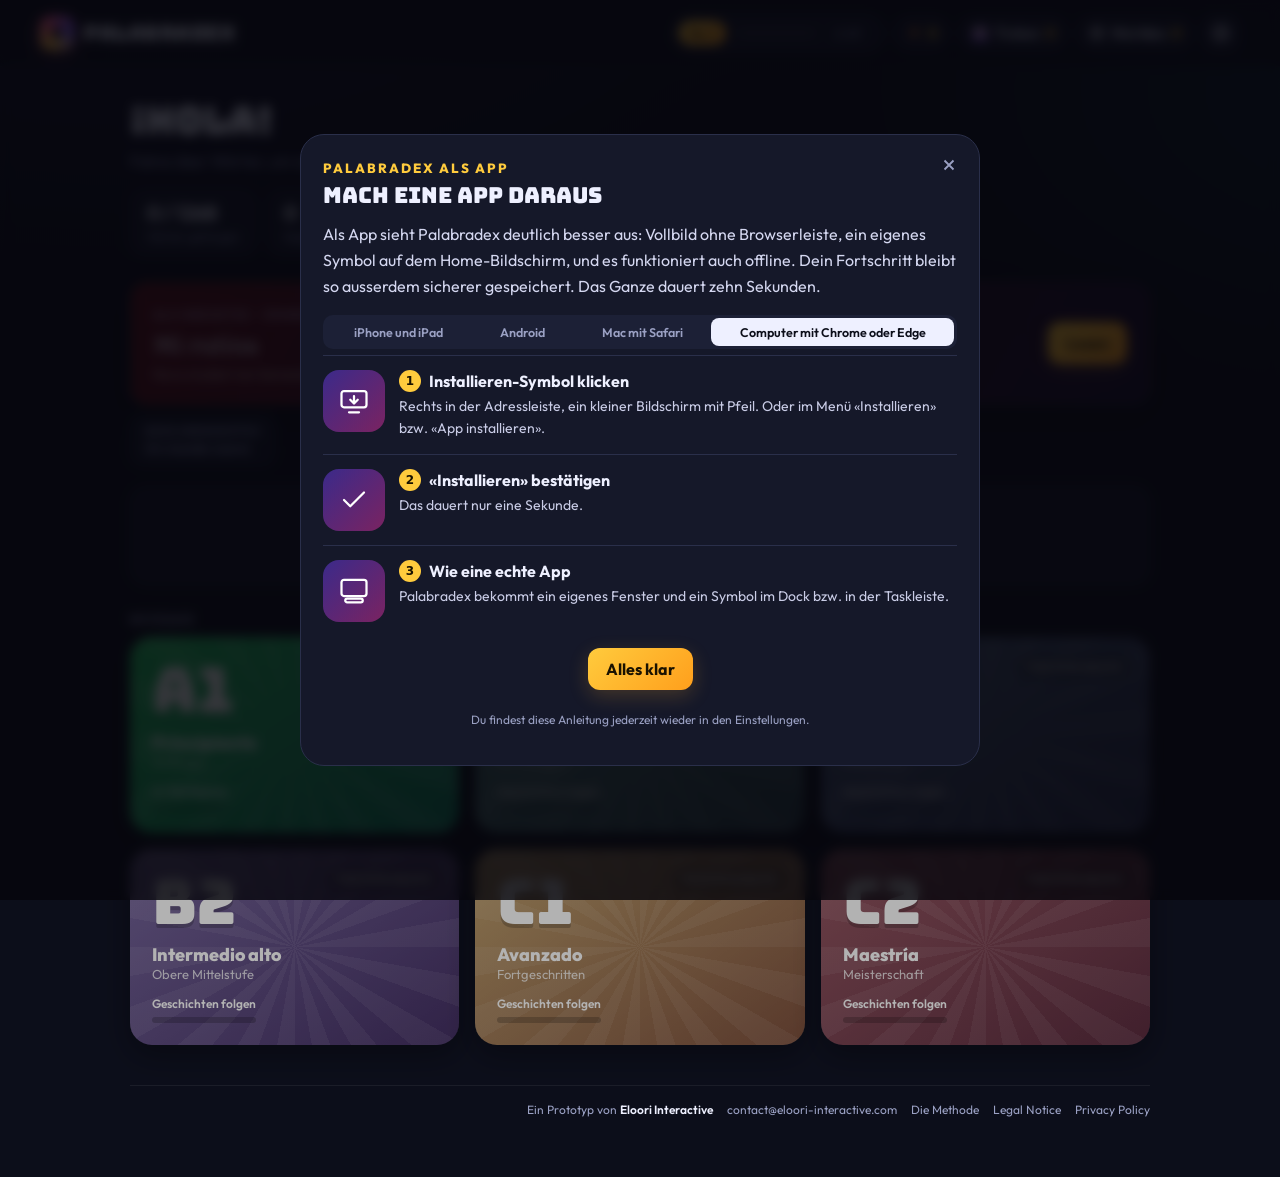
==== commit 151035a0: "Pop-up beim ersten Start: Anleitung, wie man Palabradex als App installiert Co-Authored-By: Claude O" ====
--- a/index.html
+++ b/index.html
@@ -210,7 +210,8 @@
 .mbox:has(.method){max-width:680px}
 .method small{font-weight:800;letter-spacing:2px;color:var(--acc)}.method h2{font-size:28px;margin:4px 0 8px}.method .lead{color:#d4d7f0;margin-bottom:16px;line-height:1.6}
 .mp{display:flex;gap:14px;padding:14px 0;border-top:1px solid var(--line)}.mp .mi{flex:none;width:62px;height:62px;border-radius:16px;display:grid;place-items:center;font-family:Bungee;font-size:18px;background:linear-gradient(135deg,#3b2a8a,#7a2361)}
-.mp b{font-size:16px}.mp p{font-size:14px;color:#c9cce6;margin-top:4px;line-height:1.55}.mp .ia span{color:var(--good);font-weight:700}.mp .src{font-size:12px;color:var(--mut);font-style:italic}
+.mp b{font-size:16px}
+.inst .mp .mi{color:#fff}.inst .mp b{display:flex;align-items:center;gap:8px}.istep{width:22px;height:22px;border-radius:50%;background:var(--acc);color:#1a1300;font:800 12px/22px system-ui;text-align:center;flex:none}.instseg{flex-wrap:wrap;margin:0 0 6px}.instseg button{flex:1 1 auto}.mp p{font-size:14px;color:#c9cce6;margin-top:4px;line-height:1.55}.mp .ia span{color:var(--good);font-weight:700}.mp .src{font-size:12px;color:var(--mut);font-style:italic}
 .method .disc{font-size:12px;color:var(--mut);margin:10px 0 16px;border-top:1px solid var(--line);padding-top:12px}
 .top{padding-top:calc(14px + env(safe-area-inset-top))}
 html.standalone .top{padding-top:calc(22px + env(safe-area-inset-top))}
@@ -6708,7 +6709,7 @@
 const remote={ref:null,writing:false,pending:false,timer:null};
 function saveLocal(){try{localStorage.setItem(LS,JSON.stringify(S));}catch(e){}}
 /* English UI: German UI strings are translated in the DOM. Exact matches first, then number templates. */
-const EN_UI={"Truhen": "Chests", "Fahre über Wörter, um sie zu übersetzen und in deinen Wortdex zu fangen.": "Hover over words to translate them and catch them for your Wortdex.", "So funktioniert die Methode": "How the method works", "Wörter gefangen": "words caught", "Kapitel geschafft": "chapters done", "Tage in Folge": "day streak", "Wörter gemeistert": "words mastered", "Spezialkarten": "special cards", "Lesen": "Read", "Anfänger": "Beginner", "Grundlagen": "Elementary", "Mittelstufe": "Intermediate", "Obere Mittelstufe": "Upper intermediate", "Fortgeschritten": "Advanced", "Meisterschaft": "Mastery", "# / # Kapitel": "# / # chapters", "Geschichten folgen": "Stories coming soon", "Ein Prototyp von": "A prototype by", "Die Methode": "The method", "Einstellungen": "Settings", "Level und Belohnungen": "Level and rewards", "Zurück": "Back", "← Zurück": "← Back", "← Übersicht": "← Overview", "Seite vorlesen (Lesen und Hören)": "Read page aloud (read and listen)", "Schrift und Thema": "Font and theme", "Vorherige Seite": "Previous page", "Nächste Seite": "Next page", "Keine offen": "None open", "# bereit": "# ready", "Fangzeit": "Catch time", "Nichts gesichtet": "Nothing spotted", "# gesichtet": "# spotted", "Karteikasten": "Flashcard box", "Alles wiederholt": "All reviewed", "Tagesziel erreicht": "Daily goal reached", "# fällig": "# due", "Gegen Joan": "Against Joan", "# Sieg": "# win", "# Siege": "# wins", "Niveaus": "Levels", "Als Nächstes": "Up next", "Weiterlesen": "Continue reading", "Wähle, was du lesen willst": "Choose what to read", "Ab # gelesenen Kapiteln": "After # chapters read", "Próximamente": "Coming soon", "Sachtexte über grosse Entdeckungen und Ereignisse": "Non-fiction about great discoveries and events", "Eine Schweizerin zieht nach Barcelona": "A Swiss woman moves to Barcelona", "Joan erzählt Spaniens Geschichte": "Joan tells the history of Spain", "Grammatik mit Profesora Carmen": "Grammar with Profesora Carmen", "Ein Krimi zum Mitraten": "A mystery to solve", "Kurze lustige Geschichten": "Short funny stories", "# / # im Wortdex": "# / # in Wortdex", "# neu": "# new", "Neu": "New", "Gesperrt": "Locked", "Bald": "Soon", "Quiz offen": "Quiz open", "Geschafft #/#": "Done #/#", "Schliesse das vorherige Kapitel ab.": "Finish the previous chapter.", "#% bekannt · leicht": "#% known · easy", "#% bekannt · ideal": "#% known · ideal", "#% bekannt · gut machbar": "#% known · doable", "#% bekannt · fordernd": "#% known · challenging", "#% bekannt · viel Neues": "#% known · lots of new words", "Einstieg · alles neu": "Start · all new", "Anteil der Wörter, die du schon gelesen oder gefangen hast. Ideal: # bis # %": "Share of words you have already read or caught. Ideal: # to # %", "Joan erzählt dir die Geschichte Spaniens": "Joan tells you the history of Spain", "Von den ersten Menschen bis zu den Römern. Lies zuerst # Kapitel in einer anderen Reihe, damit du genug Wörter kennst.": "From the first humans to the Romans. First read # chapters in another series so you know enough words.", "Für dieses Niveau folgen bald Geschichten.": "Stories for this level are coming soon.", "Kapitelübersicht": "Chapter overview", "Übersetzung": "Translation", "Sprache der Übersetzungen und Fakten": "Language of translations and facts", "Schriftgrösse": "Font size", "Thema": "Theme", "Schrift": "Font", "Neues markieren": "Mark new words", "neues Wort": "new word", "seltenes Wort": "rare word", "neue Form": "new form", "Nur in diesem Browser gespeichert": "Saved only in this browser", "Mit deinem Konto synchronisiert (Laptop und Tablet)": "Synced with your account (laptop and tablet)", "Als App installieren": "Install as app", "Über das Installieren-Symbol in der Adressleiste oder das Browsermenü.": "Via the install icon in the address bar or the browser menu.", "Installieren": "Install", "Läuft als App. Dein Fortschritt wird automatisch gespeichert.": "Running as an app. Your progress is saved automatically.", "In Safari: Menü «Ablage», dann «Zum Dock hinzufügen».": "In Safari: menu «File», then «Add to Dock».", "Teilen-Symbol, dann «Zum Home-Bildschirm».": "Share icon, then «Add to Home Screen».", "Sicherung": "Backup", "Fortschritt als Datei speichern oder auf einem anderen Gerät laden": "Save progress as a file or load it on another device", "Fortschritt zurücksetzen": "Reset progress", "Wirklich? Nochmals tippen zum Bestätigen": "Really? Tap again to confirm", "Fortschritt zurückgesetzt": "Progress reset", "Datei nicht lesbar": "File not readable", "Export hier nicht möglich": "Export not possible here", "Download hier nicht möglich": "Download not possible here", "Kopieren nicht möglich": "Copying not possible", "Name der Hauptfigur": "Name of the main character", "# XP · noch # XP bis Nivel #": "# XP · # XP to Nivel #", "Lesethema Noche": "Reading theme Noche", "Dunkler Lesemodus für die Nacht": "Dark reading mode for the night", "Schrift Clásica": "Font Clásica", "Elegante Buchschrift für den Reader": "Elegant book font for the reader", "Lesethema Mediterráneo": "Reading theme Mediterráneo", "Blau wie das Meer vor Barcelona": "Blue like the sea off Barcelona", "Schrift Moderna": "Font Moderna", "Runde, moderne Leseschrift": "Round, modern reading font", "Schrift Manuscrita": "Font Manuscrita", "Liest sich wie ein handgeschriebenes Tagebuch": "Reads like a handwritten diary", "Ein Tipp pro Wort in der Fangzeit": "One hint per word during catch time", "Raro ohne Minispiel": "Raro without mini game", "Raro-Wörter, die du #x gelesen hast, fängst du direkt": "Raro words you have read #x are caught directly", "Épico leichter": "Épico made easier", "Épico fängst du mit dem Bedeutungsspiel statt Tippen": "You catch Épico words with the meaning game instead of typing", "Neues Wort:": "New word:", "· Richtige Quizantwort:": "· Correct quiz answer:", "· Kapitel geschafft:": "· Chapter done:", "· Quests:": "· Quests:", "+# bis +#": "+# to +#", "Jedes geschaffte Kapitel:": "Every chapter done:", "Jeder Level up:": "Every level up:", "Alle # erledigten Quests:": "Every # quests completed:", "Alle # Tage Streak am Stück:": "Every # day streak:", "(Rekord # Tage)": "(record # days)", "Wird mit einem höheren Level freigeschaltet": "Unlocked at a higher level", "Truhen bekommst du für jedes geschaffte Kapitel, jeden Level up, alle # Quests und alle # Tage Streak am Stück.": "You get chests for every chapter done, every level up, every # quests and every # day streak.", "# von # Wörtern gefangen": "# of # words caught", "Trainieren": "Train", "Truhe öffnen (#)": "Open chest (#)", "Sammelalbum": "Collection album", "Sortieren": "Sort", "Nummer": "Number", "A bis Z": "A to Z", "Seltenheit": "Rarity", "Beste Variante": "Best variant", "Zuletzt gefangen": "Recently caught", "Alle": "All", "Verben": "Verbs", "Nomen": "Nouns", "Adjektive": "Adjectives", "Andere": "Other", "Unregelmässig": "Irregular", "Wortart": "Part of speech", "Neueste zuerst": "Newest first", "Variante (Legendaria zuerst)": "Variant (Legendaria first)", "Suchen: Wort, Form, Übersetzung oder Nummer": "Search: word, form, translation or number", "Kein gefangenes Wort passt zu «#».": "No caught word matches «#».", "· # von # Seiten komplett": "· # of # pages complete", "Rang:": "Rank:", "Colecciones als PDF": "Colecciones as PDF", "Album als PDF": "Album as PDF", "Belohnung: Escena extra": "Reward: Escena extra", "Puntos: # pro Truhe, +# wenn eine Truhe nichts Neues bringt, +# pro volle Seite, +# pro Goldseite. Fehlende Spezialkarten kannst du in der Kartenansicht kaufen.": "Puntos: # per chest, +# when a chest brings nothing new, +# per full page, +# per gold page. You can buy missing special cards in the card view.", "# von # Redewendungen entdeckt": "# of # expressions discovered", "Redewendungen entdeckst du, wenn du im Text auf ein Wort tippst, das zu einem goldenen Ausdruck gehört.": "You discover expressions by tapping a word in the text that belongs to a golden phrase.", "# von # Spezialkarten": "# of # special cards", "Noch keine Spezialkarten": "No special cards yet", "Noch keine Spezialkarten. Öffne Truhen oder kaufe Karten mit Puntos, um Holo, Oro und Legendaria Karten zu sammeln.": "No special cards yet. Open chests or buy cards with Puntos to collect Holo, Oro and Legendaria cards.", "# von # Kunstkarten entdeckt": "# of # art cards discovered", "Arte-Karten sind die seltensten Karten in Palabradex. Sie stecken ganz selten in einer Truhe, und nur für Wörter, die du schon gefangen hast. Welches Wort sich hinter einer Silhouette versteckt, siehst du erst, wenn du es findest.": "Arte cards are the rarest cards in Palabradex. They very rarely appear in a chest, and only for words you have already caught. You only see which word hides behind a silhouette once you find it.", "Alle # Karten in Oro oder Legendaria: goldener Rahmen und +": "All # cards in Oro or Legendaria: golden frame and +", "Alle # Spezialkarten": "All # special cards", "Zurück zur Colección": "Back to the Colección", "Escena extra freigeschaltet · +# Puntos": "Escena extra unlocked · +# Puntos", "Neuer Titel · +# Puntos": "New title · +# Puntos", "Infos": "Info", "In # Kapiteln gelesen": "Read in # chapters", "Spezialkarte gesammelt": "Special card collected", "Lernstand": "Progress", "Entdeckt": "Discovered", "wiederholt": "reviewed", "Daten": "Data", "Wortdex Nummer": "Wortdex number", "gefangen": "caught", "Gefangen": "Caught", "Merken": "Save", "In Favoritos legen": "Add to Favoritos", "#x im Training richtig": "#x correct in training", "#× geübt": "#× practised", "noch nie geübt": "never practised", "Begegnungen beim Lesen": "Encounters while reading", "Nächste Wiederholung": "Next review", "in # Kapiteln": "in # chapters", "Poder (Häufigkeit)": "Poder (frequency)", "Karte teilen": "Share card", "Karte ansehen": "View card", "Kaufen für # P?": "Buy for # P?", "Dafür brauchst du # Puntos. Du hast #.": "You need # Puntos for this. You have #.", "Dieses Wort hast du noch nicht gefangen": "You have not caught this word yet", "Formen schaltest du frei, wenn du sie in einer Geschichte findest.": "You unlock forms when you find them in a story.", "Richtig konjugierte Formen werden auf der Karte freigeschaltet.": "Correctly conjugated forms are unlocked on the card.", "Wort-Level # · #": "Word level # · #", "männlich Einzahl": "masculine singular", "männlich Mehrzahl": "masculine plural", "Präposition": "Preposition", "aus einer Truhe": "from a chest", "Seite als PDF": "Page as PDF", "Seite teilen": "Share page", "Teilen": "Share", "Text kopieren": "Copy text", "Text kopiert": "Text copied", "PDF wird erstellt...": "Creating PDF...", "PDF konnte nicht erstellt werden": "PDF could not be created", "Bild speichern (Rechtsklick oder lange drücken) und dann in WhatsApp senden. Oder direkt den Text mit Link teilen.": "Save the image (right click or long press) and send it on WhatsApp. Or share the text with the link directly.", "Tippe auf die Truhe": "Tap the chest", "# Truhen verfügbar": "# chests available", "Keine Truhe": "No chest", "Eine Truhe wartet": "A chest is waiting", "Truhen warten": "Chests are waiting", "Holo-Karte!": "Holo card!", "Diese Truhe hat nichts Neues. Dafür bekommst du Puntos, um gezielt Karten zu kaufen.": "This chest has nothing new. Instead you get Puntos to buy specific cards.", "+# Puntos": "+# Puntos", "Truhe": "Chest", "Eine Truhe": "One chest", "Zwei Truhen": "Two chests", "Später": "Later", "Dein Gedächtnistrainer": "Your memory trainer", "Weisst du ein Wort, wandert es ein Fach weiter und kommt erst später wieder. Vergisst du es, geht es zurück in Fach #. So übst du genau das, was du sonst vergessen würdest.": "If you know a word, it moves up one box and comes back later. If you forget it, it goes back to box #. That way you practise exactly what you would otherwise forget.", "#: jeden Tag": "#: every day", "#: jede Woche": "#: every week", "#: alle # Tage": "#: every # days", "#: alle # Wochen": "#: every # weeks", "#: alle # Monate": "#: every # months", "jeden Tag": "every day", "alle # Tage": "every # days", "alle # Wochen": "every # weeks", "alle # Monate": "every # months", "heute fällig": "due today", "fällig": "due", "heute": "today", "in Fach #": "in box #", "Fach": "Box", "Fach #": "Box #", "zurück in Fach #": "back to box #", "Wiederholungen": "reviews", "Heute # / #": "Today # / #", "Training starten": "Start training", "Verben konjugieren": "Conjugate verbs", "Prüfung": "Exam", "Tippe auf ein Fach, um seine Wörter zu sehen.": "Tap a box to see its words.", "Dieses Fach ist leer.": "This box is empty.", "Wie heisst das auf Spanisch?": "How do you say this in Spanish?", "Prüfen": "Check", "Weiter": "Next", "Fertig": "Done", "Antwort": "Answer", "Antwort eingeben": "Enter answer", "Deine Antwort:": "Your answer:", "Richtig:": "Correct:", "Was bedeutet das?": "What does this mean?", "Was heisst das?": "What does this mean?", "Weisst du es noch?": "Do you still know it?", "Schreib das Wort aus dem Gedächtnis": "Write the word from memory", "Schreib es auf Spanisch": "Write it in Spanish", "Setze das Wort zusammen": "Put the word together", "Auflösen": "Reveal", "Überspringen": "Skip", "Training": "Training", "Weiter üben, das wird!": "Keep practising, you'll get there!", "Übung macht den Meister.": "Practice makes perfect.", "Fange zuerst mindestens # Wörter in den Geschichten.": "First catch at least # words in the stories.", "Keine neuen Wörter. Fange neue in den Geschichten.": "No new words. Catch new ones in the stories.", "Verben konjugieren · Presente": "Conjugate verbs · Presente", "Konjugiere": "Conjugate", "für": "for", "Prüfung ablegen": "Take an exam", "# Aufgaben wie in einer echten Schulprüfung: Wortschatz, Konjugation, Grammatik und Leseverständnis. Feedback gibt es erst am Ende. Danach bekommst du ein Zeugnis mit Note. Ab Note # gibt es eine Truhe, ab # zwei.": "# tasks like a real school exam: vocabulary, conjugation, grammar and reading comprehension. Feedback only comes at the end. Then you get a certificate with a grade. From grade # you get a chest, from # two.", "Noch nicht genug gelesen (mind. # Kapitel und # Wörter)": "Not enough read yet (at least # chapters and # words)", "# gelernte Wörter · # Kapitel gelesen": "# words learned · # chapters read", "Name auf dem Zeugnis": "Name on the certificate", "Prüfung · Aufgabe # von # · # Punkt": "Exam · task # of # · # point", "Prüfung · Aufgabe # von # · # Punkte": "Exam · task # of # · # points", "Was bedeutet": "What does this mean:", "Schreib auf Spanisch:": "Write in Spanish:", "Mehrzahl von": "Plural of", "Welcher Artikel passt?": "Which article fits?", "Welche Form passt?": "Which form fits?", "Unbestimmter Artikel:": "Indefinite article:", "Wortschatz": "Vocabulary", "Konjugation": "Conjugation", "Grammatik": "Grammar", "Leseverständnis": "Reading comprehension", "optional": "optional", "Für deine Note #. Öffne sie auf der Startseite.": "For your grade #. Open it on the home page.", "Antworten ansehen": "Show answers", "Als Bild speichern": "Save as image", "LETZTE PRÜFUNGEN": "RECENT EXAMS", "Teil #": "Part #", "Dein Deck gegen Joan": "Your deck against Joan", "So funktioniert das Duell": "How the duel works", "Deck bauen.": "Build a deck.", "Wähle # deiner Wortkarten. Jede Karte hat eine Stärke (Zahl unten auf der Karte).": "Choose # of your word cards. Each card has a strength (number on the card).", "Karte ziehen.": "Draw a card.", "Dein Deck wird verdeckt gemischt. Jede Runde ziehst du die oberste Karte, Joan auch.": "Your deck is shuffled face down. Each round you draw the top card, and so does Joan.", "Richtig beantworten.": "Answer correctly.", "Du musst dein Wort übersetzen oder konjugieren. Nur wenn die Antwort stimmt, zählt deine Stärke. Sonst hast du #.": "You have to translate or conjugate your word. Your strength only counts if the answer is right. Otherwise you have #.", "Höhere Stärke gewinnt die Runde.": "Higher strength wins the round.", "Wer zuerst # Runden gewinnt, gewinnt das Duell.": "Whoever wins # rounds first wins the duel.", "schlägt": "beats", "Wenn dein Kartentyp den von Joan schlägt, bekommst du +# % Stärke. Seltene Wörter, ein hohes Wort-Level (jedes Fach im Karteikasten gibt +# Stärke) und Holo, Oro oder Legendaria machen Karten stärker.": "If your card type beats Joan's, you get +# % strength. Rare words, a high word level (every box in the flashcard box gives +# strength) and Holo, Oro or Legendaria make cards stronger.", "Karten · Stärke #": "cards · strength #", "Automatisch": "Automatic", "Duell starten": "Start duel", "EINSATZ": "STAKE", "Freundschaftsspiel": "Friendly match", "Ohne Risiko": "No risk", "# Truhe": "# chest", "Spezialkarte": "Special card", "Sieg: +# Truhe · Niederlage: -# Truhe": "Win: +# chest · Loss: -# chest", "Sieg: Holo-Karte von Joan · Niederlage: -# Truhe": "Win: Holo card from Joan · Loss: -# chest", "Du brauchst eine ungeöffnete Truhe": "You need an unopened chest", "Runde #": "Round #", "Du": "You", "Zieh eine Karte. Danach musst du sie richtig beantworten, damit ihre Stärke zählt.": "Draw a card. Then answer it correctly so its strength counts.", "Karte ziehen": "Draw a card", "# verdeckte Karten im Stapel": "# face-down cards in the pile", "Einsatz: # Truhe": "Stake: # chest", "Einsatz: Spezialkarte": "Stake: special card", "Angreifen": "Attack", "falsch beantwortet": "answered wrong", "Joan lag falsch": "Joan was wrong", "+# % Typvorteil": "+# % type advantage", "Beide Antworten falsch, beide Karten verpuffen.": "Both answers wrong, both cards fizzle out.", "Deine Antwort war falsch, darum zählt deine Karte #. Joans Karte gewinnt automatisch.": "Your answer was wrong, so your card counts #. Joan's card wins automatically.", "Joan hat sich vertan, seine Karte zählt #. Deine Karte gewinnt.": "Joan made a mistake, his card counts #. Your card wins.", "Deine Karte ist stärker.": "Your card is stronger.", "Joans Karte ist diesmal stärker. Höhere Fächer im Karteikasten machen deine Karten stärker.": "Joan's card is stronger this time. Higher boxes in the flashcard box make your cards stronger.", "Gleiche Stärke, niemand bekommt den Punkt.": "Same strength, nobody gets the point.", "Richtig wäre:": "Correct would be:", "Runde für dich!": "Round to you!", "Runde für Joan": "Round to Joan", "Unentschieden": "Draw", "Unentschieden. Joan will eine Revanche.": "A draw. Joan wants a rematch.", "¡Has ganado! Joan gratuliert dir.": "¡Has ganado! Joan congratulates you.", "Joan gewinnt diesmal. «Otra vez», sagt er und lacht.": "Joan wins this time. «Otra vez», he says and laughs.", "+# Truhe gewonnen!": "+# chest won!", "Einsatz verloren: -# Truhe": "Stake lost: -# chest", "Joan gibt dir eine Holo-Karte:": "Joan gives you a Holo card:", "Du hast schon alle Holos. Stattdessen +# Truhe!": "You already have all Holos. +# chest instead!", "Tipp: Wörter in höheren Fächern sind stärker. Training lohnt sich also auch im Duell.": "Tip: words in higher boxes are stronger. So training pays off in the duel too.", "Deck ändern": "Change deck", "Revanche": "Rematch", "Spielen": "Play", "Bilanz gegen Joan: # Siege, # Niederlagen": "Record against Joan: # wins, # losses", "Dein Deck ist voll. Nimm zuerst eine Karte raus.": "Your deck is full. Take a card out first.", "Fange zuerst mindestens # Wörter, dann kannst du gegen Joan antreten.": "First catch at least # words, then you can challenge Joan.", "· # Siege in Folge": "· # wins in a row", "DIE PALABRADEX METHODE": "THE PALABRADEX METHOD", "Lesen, das hängen bleibt": "Reading that sticks", "Palabradex verbindet fünf der am besten belegten Prinzipien der Sprachlernforschung mit einer Geschichte, die man weiterlesen will. Du lernst nebenbei, weil du wissen willst, wie es weitergeht.": "Palabradex combines five of the best-supported principles of language learning research with a story you want to keep reading. You learn along the way because you want to know what happens next.", "Lesen auf dem richtigen Niveau": "Reading at the right level", "Man versteht einen Text gut, wenn man # bis # % der Wörter kennt. Darunter wird Lesen zur Qual, darüber lernt man kaum Neues.": "You understand a text well when you know # to # % of its words. Below that, reading is a struggle; above it, you hardly learn anything new.", "In Palabradex:": "In Palabradex:", "Jedes Kapitel zeigt dir, wie viel Prozent der Wörter du schon kennst. Vor schwierigen Kapiteln bereitet ein kurzer Tagebucheintrag von Mia die neuen Wörter vor.": "Every chapter shows what percentage of words you already know. Before difficult chapters, a short diary entry by Mia prepares the new words.", "Jedes Wort im Kontext wiederholen": "Repeat every word in context", "Wörter lernt man schrittweise. Nach rund # Begegnungen in verschiedenen Sätzen sitzt ein Wort meist deutlich besser.": "Words are learned step by step. After around # encounters in different sentences a word usually sticks much better.", "Die Geschichten bauen aufeinander auf und wiederholen Wörter über viele Kapitel. Jede Karte zeigt deine Begegnungen.": "The stories build on each other and repeat words over many chapters. Every card shows your encounters.", "Wiederholen, kurz bevor du vergisst": "Review just before you forget", "Verteiltes Lernen schlägt Pauken. Abstände, die mit der Zeit wachsen, halten Wissen am längsten.": "Spaced learning beats cramming. Gaps that grow over time keep knowledge longest.", "Dein Karteikasten hat # Fächer: nach #, #, #, #, # und # Tagen kommt ein Wort wieder. Nach jedem Kapitel landen die # wichtigsten Wörter direkt darin.": "Your flashcard box has # boxes: a word comes back after #, #, #, #, # and # days. After each chapter the # most important words go straight in.", "Abrufen statt wiederlesen": "Recall instead of rereading", "Sich aktiv an etwas zu erinnern, festigt es stärker als erneutes Lesen. Etwas Anstrengung ist dabei gewollt.": "Actively recalling something strengthens it more than rereading. Some effort is intended.", "Quiz nach jedem Kapitel und Karteikarten. Sitzt ein Wort, musst du es selbst schreiben statt nur auszuwählen.": "A quiz after every chapter and flashcards. Once a word sticks, you have to write it yourself instead of just choosing it.", "Lesen und gleichzeitig hören": "Read and listen at the same time", "Wer liest und dabei zuhört, lernt Wörter und ihre Aussprache zusammen.": "Reading while listening teaches words and their pronunciation together.", "Jedes Wort und jede Seite kannst du dir vorlesen lassen.": "You can have every word and every page read aloud.", "Palabradex ist ein Lernwerkzeug und ersetzt keinen Sprachkurs. Die Prinzipien sind gut erforscht, die App selbst wurde nicht in einer eigenen Studie getestet.": "Palabradex is a learning tool and does not replace a language course. The principles are well researched; the app itself has not been tested in its own study.", "Los geht's": "Let's go", "Viel Spass beim Lesen!": "Enjoy reading!", "Spanisch lernen mit Kurzgeschichten": "Learn Spanish with short stories", "Cepeda et al. # (Meta-Analyse, # Experimente)": "Cepeda et al. # (meta-analysis, # experiments)", "Wörter aus diesem Kapitel in deinem Wortdex": "Words from this chapter in your Wortdex", "Geschafft. Weiter geht es mit dem nächsten Text.": "Done. On to the next text.", "Weiter: Kapitel # →": "Next: chapter # →", "Quiz wiederholen": "Retake quiz", "Quiz starten": "Start quiz", "Fangzeit und Quiz": "Catch time and quiz", "Beantworte mindestens # von # Fragen richtig. Dann gibt es eine Truhe und den nächsten Text.": "Answer at least # of # questions correctly. Then you get a chest and the next text.", "Frage # von # · Fahre über Wörter, wenn du eines nicht kennst": "Question # of # · Hover over words you don't know", "Teste jetzt die Grammatik: # Übungen, # richtig zum Bestehen.": "Now test the grammar: # exercises, # correct to pass.", "Nochmal lesen": "Read again", "Nochmal versuchen": "Try again", "Lies die Geschichte nochmal": "Read the story again", "Schau dir die Grammatik nochmal an": "Look at the grammar again", "Das nächste Kapitel erscheint bald.": "The next chapter is coming soon.", "ist jetzt freigeschaltet!": "is now unlocked!", "Weiter: # Schlüsselwörter": "Next: # key words", "¡Perfecto! Alles richtig.": "¡Perfecto! All correct.", "¡Muy bien! Bestanden.": "¡Muy bien! Passed.", "Du hast eine Truhe verdient!": "You earned a chest!", "Schlüsselwörter": "Key words", "SCHLÜSSELWÖRTER": "KEY WORDS", "Die # wichtigsten Wörter": "The # most important words", "Diese Wörter kommen in den nächsten Kapiteln oft vor. Übe sie jetzt kurz, dann landen sie in deinem Karteikasten und kommen zur richtigen Zeit wieder.": "These words appear often in the next chapters. Practise them briefly now, then they go into your flashcard box and come back at the right time.", "AUFWÄRMEN": "WARM-UP", "Aufwärmen": "Warm-up", "Aufgewärmt: #/#": "Warmed up: #/#", "Kurz wiederholen, bevor es losgeht. Dauert keine Minute.": "A quick review before you start. Takes less than a minute.", "Historia de España freigeschaltet!": "Historia de España unlocked!", "Joan erzählt dir jetzt die Geschichte Spaniens.": "Joan now tells you the history of Spain.", "Rule of thumb: words ending in": "Rule of thumb: words ending in", "Fangzeit starten": "Start catch time", "Fangen": "Catch", "Fehlerfrei": "Flawless", "Fehlerfrei gefangen": "Caught flawlessly", "Gut gefangen!": "Well caught!", "Im Minispiel gefangen": "Caught in the mini game", "Diesmal sind alle entwischt.": "This time they all got away.", "Bleibt gesichtet, nächste Fangzeit nochmal.": "Stays spotted, try again next catch time.", "Finde alle": "Find all", "Fange sie mit einem kurzen Spiel. Was nicht klappt, bleibt gesichtet und du versuchst es später nochmal.": "Catch them with a short game. Whatever doesn't work stays spotted and you try again later.", "Gefangene Wörter starten direkt in Fach # deines Karteikastens.": "Caught words start directly in box # of your flashcard box.", "Selten! Du fängst es am Kapitelende in der Fangzeit.": "Rare! You catch it at the end of the chapter during catch time.", "Seltenes Wort gesichtet!": "Rare word spotted!", "#-Wörter fängst du am Kapitelende in der Fangzeit. Lies einfach weiter.": "#-words are caught at the end of the chapter during catch time. Just keep reading.", "Fangzeit · # / #": "Catch time · # / #", "# Fangzeit (#)": "# Catch time (#)", "seltene Wörter": "rare words", "# gesichtete seltene Wörter": "# spotted rare words", "Neues Wort": "New word", "# · merk es dir!": "# · remember it!", "Tipp": "Hint", "Tagesziel erreicht. Stark!": "Daily goal reached. Great!", "Alles wiederholt. Stark!": "All reviewed. Great!", "Konto": "Account", "Angemeldet": "Signed in", "Abgemeldet": "Signed out", "Synchronisiert": "Synced", "Keine Verbindung, wird später synchronisiert": "No connection, will sync later", "Wird synchronisiert...": "Syncing...", "Dein Fortschritt wird mit diesem Konto auf allen Geräten gleich gehalten.": "Your progress is kept in sync across all devices with this account.", "Abmelden": "Sign out", "Konto löschen": "Delete account", "Code eingeben": "Enter code", "Wir haben einen Code an": "We sent a code to", "geschickt. Schau auch im Spam-Ordner nach.": ". Check your spam folder too.", "Andere E-Mail verwenden": "Use a different email", "Mit E-Mail anmelden": "Sign in with email", "Du bekommst einen Code per E-Mail. Ein Passwort brauchst du nicht.": "You get a code by email. No password needed.", "Code senden": "Send code", "Melde dich an, damit dein Fortschritt auf allen Geräten gleich bleibt. Ohne Konto wird nur in diesem Browser gespeichert.": "Sign in to keep your progress the same on all devices. Without an account, progress is only saved in this browser.", "Mit Google anmelden": "Sign in with Google", "✉ Mit E-Mail anmelden": "✉ Sign in with email", "Anmeldung nicht möglich": "Sign-in not possible", "Google-Anmeldung ist gerade nicht verfügbar.": "Google sign-in is currently unavailable.", "Bitte gib eine gültige E-Mail-Adresse ein.": "Please enter a valid email address.", "Wird gesendet...": "Sending...", "Zu viele Versuche. Warte kurz und versuche es nochmal.": "Too many attempts. Wait a moment and try again.", "Der Code konnte nicht gesendet werden.": "The code could not be sent.", "Der Code hat mindestens # Ziffern.": "The code has at least # digits.", "Der Code stimmt nicht oder ist abgelaufen.": "The code is wrong or has expired.", "Dein Fortschritt bleibt auf diesem Gerät gespeichert.": "Your progress stays saved on this device.", "Konto löschen?": "Delete account?", "Dein Konto und dein gespeicherter Fortschritt auf dem Server werden endgültig gelöscht. Das kann nicht rückgängig gemacht werden.": "Your account and your progress saved on the server will be permanently deleted. This cannot be undone.", "Auch den Fortschritt auf diesem Gerät löschen": "Also delete the progress on this device", "Abbrechen": "Cancel", "Endgültig löschen": "Delete permanently", "Wird gelöscht...": "Deleting...", "Konto gelöscht": "Account deleted", "Deine Daten auf dem Server sind entfernt.": "Your data on the server has been removed.", "Löschen fehlgeschlagen": "Deletion failed", "Bitte versuche es später nochmal oder schreib an contact@eloori-interactive.com.": "Please try again later or write to contact@eloori-interactive.com.", "Anmelden": "Sign in", "name@beispiel.ch": "name@example.com", "neu": "new", "wieder heute": "again today", "wieder morgen": "again tomorrow", "wieder in # Tagen": "again in # days", "zurück in": "back to", "Nächste Runde": "Next round", "Nächste Truhe (#)": "Next chest (#)", "Gedächtnis": "Memory", "# seltene Wörter gesichtet": "# rare words spotted", "Wörter sind ein Fach weiter.": "words moved up a box.", "morgen": "tomorrow", "in # Tagen": "in # days", "Spezialkarte für": "Special card for", "Schweiz": "Switzerland", "Deutschland": "Germany", "KARTEIKASTEN · SPACED REPETITION": "FLASHCARD BOX · SPACED REPETITION", "Reihen": "Series", "NEU": "NEW", "Neue Form:": "New form:", "FANGZEIT": "CATCH TIME", "GESICHTET": "SPOTTED", "FAST": "ALMOST", "GRAMMATIK": "GRAMMAR", "Alle abwählen": "Deselect all", "Stärke": "Strength", "Typ": "Type", "Revanche ohne Einsatz": "Rematch without stake", "Das Duell läuft noch. Spiel es zu Ende.": "The duel is still running. Play it to the end.", "Duell abgebrochen": "Duel abandoned", "Das zählt als Niederlage, dein Einsatz ist weg.": "That counts as a loss, your stake is gone.", "Das zählt als Niederlage.": "That counts as a loss.", "MEINE ZEUGNISSE · #": "MY CERTIFICATES · #", "Zeugnisse (#)": "Certificates (#)", "Holo-Wette": "Holo bet", "Oro-Wette": "Oro bet", "Legendaria-Wette": "Legendaria bet", "Deine Holo gegen Joans Holo": "Your Holo against Joan's Holo", "Deine Oro gegen Joans Oro": "Your Oro against Joan's Oro", "Deine Legendaria gegen Joans Legendaria": "Your Legendaria against Joan's Legendaria", "Sieg +#, Niederlage -# Truhe": "Win +#, loss -# chest", "Du hast noch keine solche Karte": "You don't have such a card yet", "DEIN EINSATZ · tippe zum Wechseln": "YOUR STAKE · tap to change", "gegen": "vs", "JOANS EINSATZ": "JOAN'S STAKE", "Neue Wette": "New bet", "Gewinnst du, bekommst du Joans Karte. Verlierst du, ist deine": "If you win, you get Joan's card. If you lose, your", "Stärke +#": "Strength +#", "# Karten aus dieser Truhe. Tippe auf eine Karte, um sie anzusehen.": "# cards from this chest. Tap a card to view it.", "# Karte aus dieser Truhe. Tippe auf eine Karte, um sie anzusehen.": "# card from this chest. Tap a card to view it.", "Puntos": "Puntos", "Eine Karte ohne Neues": "One card with nothing new", "Karten ohne Neues": "Cards with nothing new", "Alle # richtigen Antworten im Karteikasten:": "Every # correct answers in the flashcard box:", "(# richtig)": "(# correct)", "Prüfung ab Note # und Duell-Siege mit Truhen-Einsatz": "Exam grade # or higher and duel wins with a chest stake", "Jede Truhe enthält": "Every chest contains", "Nächste Karte": "Next card", "Hauptmenü": "Main menu", "Lies den Text · #": "Read the text · #", "← Älter": "← Older", "Neuer →": "Newer →", "Zeugnis # von #": "Certificate # of #", "# % bekannt": "# % known", "Übersicht": "Overview", "Karte # von #": "Card # of #", "Tippe auf eine Karte, um sie anzusehen.": "Tap a card to view it.", "¡Nueva palabra!": "¡Nueva palabra!", "Joan #": "Joan #", "Tipp: Für diese Stufe sollte dein Deck im Schnitt mindestens": "Tip: for this level your deck should have an average strength of at least", "Stärke haben. Dein Deck hat": "strength. Your deck has", ". Trainiere im Karteikasten oder sammle Spezialkarten.": ". Train in the flashcard box or collect special cards.", "weg.": ".", "Gewonnen!": "You won!", "Trainiere im Karteikasten oder sammle Spezialkarten.": "Train in the flashcard box or collect special cards.", "Joan trainiert: seine Stärke steigt von # auf #.": "Joan trains: his strength rises from # to #.", "Joan wird besser.": "Joan gets better.", "Je höher der Einsatz, desto stärker spielt Joan. Jeder Sieg auf einer Stufe macht ihn dort stärker, also trainiere deine Karten.": "The higher the stake, the stronger Joan plays. Every win at a level makes him stronger there, so train your cards.", "Karten · Ø Stärke # · Joan #": "cards · avg strength # · Joan #", "# Karten": "# cards", "Truhen bekommst du für jedes geschaffte Kapitel, jeden Level up, alle # Quests, alle # richtigen Antworten im Karteikasten und alle # Tage Streak am Stück.": "You get chests for every chapter done, every level up, every # quests, every # correct answers in the flashcard box and every # day streak."};
+const EN_UI={"Truhen": "Chests", "Fahre über Wörter, um sie zu übersetzen und in deinen Wortdex zu fangen.": "Hover over words to translate them and catch them for your Wortdex.", "So funktioniert die Methode": "How the method works", "Wörter gefangen": "words caught", "Kapitel geschafft": "chapters done", "Tage in Folge": "day streak", "Wörter gemeistert": "words mastered", "Spezialkarten": "special cards", "Lesen": "Read", "Anfänger": "Beginner", "Grundlagen": "Elementary", "Mittelstufe": "Intermediate", "Obere Mittelstufe": "Upper intermediate", "Fortgeschritten": "Advanced", "Meisterschaft": "Mastery", "# / # Kapitel": "# / # chapters", "Geschichten folgen": "Stories coming soon", "Ein Prototyp von": "A prototype by", "Die Methode": "The method", "Einstellungen": "Settings", "Level und Belohnungen": "Level and rewards", "Zurück": "Back", "← Zurück": "← Back", "← Übersicht": "← Overview", "Seite vorlesen (Lesen und Hören)": "Read page aloud (read and listen)", "Schrift und Thema": "Font and theme", "Vorherige Seite": "Previous page", "Nächste Seite": "Next page", "Keine offen": "None open", "# bereit": "# ready", "Fangzeit": "Catch time", "Nichts gesichtet": "Nothing spotted", "# gesichtet": "# spotted", "Karteikasten": "Flashcard box", "Alles wiederholt": "All reviewed", "Tagesziel erreicht": "Daily goal reached", "# fällig": "# due", "Gegen Joan": "Against Joan", "# Sieg": "# win", "# Siege": "# wins", "Niveaus": "Levels", "Als Nächstes": "Up next", "Weiterlesen": "Continue reading", "Wähle, was du lesen willst": "Choose what to read", "Ab # gelesenen Kapiteln": "After # chapters read", "Próximamente": "Coming soon", "Sachtexte über grosse Entdeckungen und Ereignisse": "Non-fiction about great discoveries and events", "Eine Schweizerin zieht nach Barcelona": "A Swiss woman moves to Barcelona", "Joan erzählt Spaniens Geschichte": "Joan tells the history of Spain", "Grammatik mit Profesora Carmen": "Grammar with Profesora Carmen", "Ein Krimi zum Mitraten": "A mystery to solve", "Kurze lustige Geschichten": "Short funny stories", "# / # im Wortdex": "# / # in Wortdex", "# neu": "# new", "Neu": "New", "Gesperrt": "Locked", "Bald": "Soon", "Quiz offen": "Quiz open", "Geschafft #/#": "Done #/#", "Schliesse das vorherige Kapitel ab.": "Finish the previous chapter.", "#% bekannt · leicht": "#% known · easy", "#% bekannt · ideal": "#% known · ideal", "#% bekannt · gut machbar": "#% known · doable", "#% bekannt · fordernd": "#% known · challenging", "#% bekannt · viel Neues": "#% known · lots of new words", "Einstieg · alles neu": "Start · all new", "Anteil der Wörter, die du schon gelesen oder gefangen hast. Ideal: # bis # %": "Share of words you have already read or caught. Ideal: # to # %", "Joan erzählt dir die Geschichte Spaniens": "Joan tells you the history of Spain", "Von den ersten Menschen bis zu den Römern. Lies zuerst # Kapitel in einer anderen Reihe, damit du genug Wörter kennst.": "From the first humans to the Romans. First read # chapters in another series so you know enough words.", "Für dieses Niveau folgen bald Geschichten.": "Stories for this level are coming soon.", "Kapitelübersicht": "Chapter overview", "Übersetzung": "Translation", "Sprache der Übersetzungen und Fakten": "Language of translations and facts", "Schriftgrösse": "Font size", "Thema": "Theme", "Schrift": "Font", "Neues markieren": "Mark new words", "neues Wort": "new word", "seltenes Wort": "rare word", "neue Form": "new form", "Nur in diesem Browser gespeichert": "Saved only in this browser", "Mit deinem Konto synchronisiert (Laptop und Tablet)": "Synced with your account (laptop and tablet)", "Als App installieren": "Install as app", "Über das Installieren-Symbol in der Adressleiste oder das Browsermenü.": "Via the install icon in the address bar or the browser menu.", "Installieren": "Install", "Läuft als App. Dein Fortschritt wird automatisch gespeichert.": "Running as an app. Your progress is saved automatically.", "In Safari: Menü «Ablage», dann «Zum Dock hinzufügen».": "In Safari: menu «File», then «Add to Dock».", "Teilen-Symbol, dann «Zum Home-Bildschirm».": "Share icon, then «Add to Home Screen».", "Sicherung": "Backup", "Fortschritt als Datei speichern oder auf einem anderen Gerät laden": "Save progress as a file or load it on another device", "Fortschritt zurücksetzen": "Reset progress", "Wirklich? Nochmals tippen zum Bestätigen": "Really? Tap again to confirm", "Fortschritt zurückgesetzt": "Progress reset", "Datei nicht lesbar": "File not readable", "Export hier nicht möglich": "Export not possible here", "Download hier nicht möglich": "Download not possible here", "Kopieren nicht möglich": "Copying not possible", "Name der Hauptfigur": "Name of the main character", "# XP · noch # XP bis Nivel #": "# XP · # XP to Nivel #", "Lesethema Noche": "Reading theme Noche", "Dunkler Lesemodus für die Nacht": "Dark reading mode for the night", "Schrift Clásica": "Font Clásica", "Elegante Buchschrift für den Reader": "Elegant book font for the reader", "Lesethema Mediterráneo": "Reading theme Mediterráneo", "Blau wie das Meer vor Barcelona": "Blue like the sea off Barcelona", "Schrift Moderna": "Font Moderna", "Runde, moderne Leseschrift": "Round, modern reading font", "Schrift Manuscrita": "Font Manuscrita", "Liest sich wie ein handgeschriebenes Tagebuch": "Reads like a handwritten diary", "Ein Tipp pro Wort in der Fangzeit": "One hint per word during catch time", "Raro ohne Minispiel": "Raro without mini game", "Raro-Wörter, die du #x gelesen hast, fängst du direkt": "Raro words you have read #x are caught directly", "Épico leichter": "Épico made easier", "Épico fängst du mit dem Bedeutungsspiel statt Tippen": "You catch Épico words with the meaning game instead of typing", "Neues Wort:": "New word:", "· Richtige Quizantwort:": "· Correct quiz answer:", "· Kapitel geschafft:": "· Chapter done:", "· Quests:": "· Quests:", "+# bis +#": "+# to +#", "Jedes geschaffte Kapitel:": "Every chapter done:", "Jeder Level up:": "Every level up:", "Alle # erledigten Quests:": "Every # quests completed:", "Alle # Tage Streak am Stück:": "Every # day streak:", "(Rekord # Tage)": "(record # days)", "Wird mit einem höheren Level freigeschaltet": "Unlocked at a higher level", "Truhen bekommst du für jedes geschaffte Kapitel, jeden Level up, alle # Quests und alle # Tage Streak am Stück.": "You get chests for every chapter done, every level up, every # quests and every # day streak.", "# von # Wörtern gefangen": "# of # words caught", "Trainieren": "Train", "Truhe öffnen (#)": "Open chest (#)", "Sammelalbum": "Collection album", "Sortieren": "Sort", "Nummer": "Number", "A bis Z": "A to Z", "Seltenheit": "Rarity", "Beste Variante": "Best variant", "Zuletzt gefangen": "Recently caught", "Alle": "All", "Verben": "Verbs", "Nomen": "Nouns", "Adjektive": "Adjectives", "Andere": "Other", "Unregelmässig": "Irregular", "Wortart": "Part of speech", "Neueste zuerst": "Newest first", "Variante (Legendaria zuerst)": "Variant (Legendaria first)", "Suchen: Wort, Form, Übersetzung oder Nummer": "Search: word, form, translation or number", "Kein gefangenes Wort passt zu «#».": "No caught word matches «#».", "· # von # Seiten komplett": "· # of # pages complete", "Rang:": "Rank:", "Colecciones als PDF": "Colecciones as PDF", "Album als PDF": "Album as PDF", "Belohnung: Escena extra": "Reward: Escena extra", "Puntos: # pro Truhe, +# wenn eine Truhe nichts Neues bringt, +# pro volle Seite, +# pro Goldseite. Fehlende Spezialkarten kannst du in der Kartenansicht kaufen.": "Puntos: # per chest, +# when a chest brings nothing new, +# per full page, +# per gold page. You can buy missing special cards in the card view.", "# von # Redewendungen entdeckt": "# of # expressions discovered", "Redewendungen entdeckst du, wenn du im Text auf ein Wort tippst, das zu einem goldenen Ausdruck gehört.": "You discover expressions by tapping a word in the text that belongs to a golden phrase.", "# von # Spezialkarten": "# of # special cards", "Noch keine Spezialkarten": "No special cards yet", "Noch keine Spezialkarten. Öffne Truhen oder kaufe Karten mit Puntos, um Holo, Oro und Legendaria Karten zu sammeln.": "No special cards yet. Open chests or buy cards with Puntos to collect Holo, Oro and Legendaria cards.", "# von # Kunstkarten entdeckt": "# of # art cards discovered", "Arte-Karten sind die seltensten Karten in Palabradex. Sie stecken ganz selten in einer Truhe, und nur für Wörter, die du schon gefangen hast. Welches Wort sich hinter einer Silhouette versteckt, siehst du erst, wenn du es findest.": "Arte cards are the rarest cards in Palabradex. They very rarely appear in a chest, and only for words you have already caught. You only see which word hides behind a silhouette once you find it.", "Alle # Karten in Oro oder Legendaria: goldener Rahmen und +": "All # cards in Oro or Legendaria: golden frame and +", "Alle # Spezialkarten": "All # special cards", "Zurück zur Colección": "Back to the Colección", "Escena extra freigeschaltet · +# Puntos": "Escena extra unlocked · +# Puntos", "Neuer Titel · +# Puntos": "New title · +# Puntos", "Infos": "Info", "In # Kapiteln gelesen": "Read in # chapters", "Spezialkarte gesammelt": "Special card collected", "Lernstand": "Progress", "Entdeckt": "Discovered", "wiederholt": "reviewed", "Daten": "Data", "Wortdex Nummer": "Wortdex number", "gefangen": "caught", "Gefangen": "Caught", "Merken": "Save", "In Favoritos legen": "Add to Favoritos", "#x im Training richtig": "#x correct in training", "#× geübt": "#× practised", "noch nie geübt": "never practised", "Begegnungen beim Lesen": "Encounters while reading", "Nächste Wiederholung": "Next review", "in # Kapiteln": "in # chapters", "Poder (Häufigkeit)": "Poder (frequency)", "Karte teilen": "Share card", "Karte ansehen": "View card", "Kaufen für # P?": "Buy for # P?", "Dafür brauchst du # Puntos. Du hast #.": "You need # Puntos for this. You have #.", "Dieses Wort hast du noch nicht gefangen": "You have not caught this word yet", "Formen schaltest du frei, wenn du sie in einer Geschichte findest.": "You unlock forms when you find them in a story.", "Richtig konjugierte Formen werden auf der Karte freigeschaltet.": "Correctly conjugated forms are unlocked on the card.", "Wort-Level # · #": "Word level # · #", "männlich Einzahl": "masculine singular", "männlich Mehrzahl": "masculine plural", "Präposition": "Preposition", "aus einer Truhe": "from a chest", "Seite als PDF": "Page as PDF", "Seite teilen": "Share page", "Teilen": "Share", "Text kopieren": "Copy text", "Text kopiert": "Text copied", "PDF wird erstellt...": "Creating PDF...", "PDF konnte nicht erstellt werden": "PDF could not be created", "Bild speichern (Rechtsklick oder lange drücken) und dann in WhatsApp senden. Oder direkt den Text mit Link teilen.": "Save the image (right click or long press) and send it on WhatsApp. Or share the text with the link directly.", "Tippe auf die Truhe": "Tap the chest", "# Truhen verfügbar": "# chests available", "Keine Truhe": "No chest", "Eine Truhe wartet": "A chest is waiting", "Truhen warten": "Chests are waiting", "Holo-Karte!": "Holo card!", "Diese Truhe hat nichts Neues. Dafür bekommst du Puntos, um gezielt Karten zu kaufen.": "This chest has nothing new. Instead you get Puntos to buy specific cards.", "+# Puntos": "+# Puntos", "Truhe": "Chest", "Eine Truhe": "One chest", "Zwei Truhen": "Two chests", "Später": "Later", "Dein Gedächtnistrainer": "Your memory trainer", "Weisst du ein Wort, wandert es ein Fach weiter und kommt erst später wieder. Vergisst du es, geht es zurück in Fach #. So übst du genau das, was du sonst vergessen würdest.": "If you know a word, it moves up one box and comes back later. If you forget it, it goes back to box #. That way you practise exactly what you would otherwise forget.", "#: jeden Tag": "#: every day", "#: jede Woche": "#: every week", "#: alle # Tage": "#: every # days", "#: alle # Wochen": "#: every # weeks", "#: alle # Monate": "#: every # months", "jeden Tag": "every day", "alle # Tage": "every # days", "alle # Wochen": "every # weeks", "alle # Monate": "every # months", "heute fällig": "due today", "fällig": "due", "heute": "today", "in Fach #": "in box #", "Fach": "Box", "Fach #": "Box #", "zurück in Fach #": "back to box #", "Wiederholungen": "reviews", "Heute # / #": "Today # / #", "Training starten": "Start training", "Verben konjugieren": "Conjugate verbs", "Prüfung": "Exam", "Tippe auf ein Fach, um seine Wörter zu sehen.": "Tap a box to see its words.", "Dieses Fach ist leer.": "This box is empty.", "Wie heisst das auf Spanisch?": "How do you say this in Spanish?", "Prüfen": "Check", "Weiter": "Next", "Fertig": "Done", "Antwort": "Answer", "Antwort eingeben": "Enter answer", "Deine Antwort:": "Your answer:", "Richtig:": "Correct:", "Was bedeutet das?": "What does this mean?", "Was heisst das?": "What does this mean?", "Weisst du es noch?": "Do you still know it?", "Schreib das Wort aus dem Gedächtnis": "Write the word from memory", "Schreib es auf Spanisch": "Write it in Spanish", "Setze das Wort zusammen": "Put the word together", "Auflösen": "Reveal", "Überspringen": "Skip", "Training": "Training", "Weiter üben, das wird!": "Keep practising, you'll get there!", "Übung macht den Meister.": "Practice makes perfect.", "Fange zuerst mindestens # Wörter in den Geschichten.": "First catch at least # words in the stories.", "Keine neuen Wörter. Fange neue in den Geschichten.": "No new words. Catch new ones in the stories.", "Verben konjugieren · Presente": "Conjugate verbs · Presente", "Konjugiere": "Conjugate", "für": "for", "Prüfung ablegen": "Take an exam", "# Aufgaben wie in einer echten Schulprüfung: Wortschatz, Konjugation, Grammatik und Leseverständnis. Feedback gibt es erst am Ende. Danach bekommst du ein Zeugnis mit Note. Ab Note # gibt es eine Truhe, ab # zwei.": "# tasks like a real school exam: vocabulary, conjugation, grammar and reading comprehension. Feedback only comes at the end. Then you get a certificate with a grade. From grade # you get a chest, from # two.", "Noch nicht genug gelesen (mind. # Kapitel und # Wörter)": "Not enough read yet (at least # chapters and # words)", "# gelernte Wörter · # Kapitel gelesen": "# words learned · # chapters read", "Name auf dem Zeugnis": "Name on the certificate", "Prüfung · Aufgabe # von # · # Punkt": "Exam · task # of # · # point", "Prüfung · Aufgabe # von # · # Punkte": "Exam · task # of # · # points", "Was bedeutet": "What does this mean:", "Schreib auf Spanisch:": "Write in Spanish:", "Mehrzahl von": "Plural of", "Welcher Artikel passt?": "Which article fits?", "Welche Form passt?": "Which form fits?", "Unbestimmter Artikel:": "Indefinite article:", "Wortschatz": "Vocabulary", "Konjugation": "Conjugation", "Grammatik": "Grammar", "Leseverständnis": "Reading comprehension", "optional": "optional", "Für deine Note #. Öffne sie auf der Startseite.": "For your grade #. Open it on the home page.", "Antworten ansehen": "Show answers", "Als Bild speichern": "Save as image", "LETZTE PRÜFUNGEN": "RECENT EXAMS", "Teil #": "Part #", "Dein Deck gegen Joan": "Your deck against Joan", "So funktioniert das Duell": "How the duel works", "Deck bauen.": "Build a deck.", "Wähle # deiner Wortkarten. Jede Karte hat eine Stärke (Zahl unten auf der Karte).": "Choose # of your word cards. Each card has a strength (number on the card).", "Karte ziehen.": "Draw a card.", "Dein Deck wird verdeckt gemischt. Jede Runde ziehst du die oberste Karte, Joan auch.": "Your deck is shuffled face down. Each round you draw the top card, and so does Joan.", "Richtig beantworten.": "Answer correctly.", "Du musst dein Wort übersetzen oder konjugieren. Nur wenn die Antwort stimmt, zählt deine Stärke. Sonst hast du #.": "You have to translate or conjugate your word. Your strength only counts if the answer is right. Otherwise you have #.", "Höhere Stärke gewinnt die Runde.": "Higher strength wins the round.", "Wer zuerst # Runden gewinnt, gewinnt das Duell.": "Whoever wins # rounds first wins the duel.", "schlägt": "beats", "Wenn dein Kartentyp den von Joan schlägt, bekommst du +# % Stärke. Seltene Wörter, ein hohes Wort-Level (jedes Fach im Karteikasten gibt +# Stärke) und Holo, Oro oder Legendaria machen Karten stärker.": "If your card type beats Joan's, you get +# % strength. Rare words, a high word level (every box in the flashcard box gives +# strength) and Holo, Oro or Legendaria make cards stronger.", "Karten · Stärke #": "cards · strength #", "Automatisch": "Automatic", "Duell starten": "Start duel", "EINSATZ": "STAKE", "Freundschaftsspiel": "Friendly match", "Ohne Risiko": "No risk", "# Truhe": "# chest", "Spezialkarte": "Special card", "Sieg: +# Truhe · Niederlage: -# Truhe": "Win: +# chest · Loss: -# chest", "Sieg: Holo-Karte von Joan · Niederlage: -# Truhe": "Win: Holo card from Joan · Loss: -# chest", "Du brauchst eine ungeöffnete Truhe": "You need an unopened chest", "Runde #": "Round #", "Du": "You", "Zieh eine Karte. Danach musst du sie richtig beantworten, damit ihre Stärke zählt.": "Draw a card. Then answer it correctly so its strength counts.", "Karte ziehen": "Draw a card", "# verdeckte Karten im Stapel": "# face-down cards in the pile", "Einsatz: # Truhe": "Stake: # chest", "Einsatz: Spezialkarte": "Stake: special card", "Angreifen": "Attack", "falsch beantwortet": "answered wrong", "Joan lag falsch": "Joan was wrong", "+# % Typvorteil": "+# % type advantage", "Beide Antworten falsch, beide Karten verpuffen.": "Both answers wrong, both cards fizzle out.", "Deine Antwort war falsch, darum zählt deine Karte #. Joans Karte gewinnt automatisch.": "Your answer was wrong, so your card counts #. Joan's card wins automatically.", "Joan hat sich vertan, seine Karte zählt #. Deine Karte gewinnt.": "Joan made a mistake, his card counts #. Your card wins.", "Deine Karte ist stärker.": "Your card is stronger.", "Joans Karte ist diesmal stärker. Höhere Fächer im Karteikasten machen deine Karten stärker.": "Joan's card is stronger this time. Higher boxes in the flashcard box make your cards stronger.", "Gleiche Stärke, niemand bekommt den Punkt.": "Same strength, nobody gets the point.", "Richtig wäre:": "Correct would be:", "Runde für dich!": "Round to you!", "Runde für Joan": "Round to Joan", "Unentschieden": "Draw", "Unentschieden. Joan will eine Revanche.": "A draw. Joan wants a rematch.", "¡Has ganado! Joan gratuliert dir.": "¡Has ganado! Joan congratulates you.", "Joan gewinnt diesmal. «Otra vez», sagt er und lacht.": "Joan wins this time. «Otra vez», he says and laughs.", "+# Truhe gewonnen!": "+# chest won!", "Einsatz verloren: -# Truhe": "Stake lost: -# chest", "Joan gibt dir eine Holo-Karte:": "Joan gives you a Holo card:", "Du hast schon alle Holos. Stattdessen +# Truhe!": "You already have all Holos. +# chest instead!", "Tipp: Wörter in höheren Fächern sind stärker. Training lohnt sich also auch im Duell.": "Tip: words in higher boxes are stronger. So training pays off in the duel too.", "Deck ändern": "Change deck", "Revanche": "Rematch", "Spielen": "Play", "Bilanz gegen Joan: # Siege, # Niederlagen": "Record against Joan: # wins, # losses", "Dein Deck ist voll. Nimm zuerst eine Karte raus.": "Your deck is full. Take a card out first.", "Fange zuerst mindestens # Wörter, dann kannst du gegen Joan antreten.": "First catch at least # words, then you can challenge Joan.", "· # Siege in Folge": "· # wins in a row", "DIE PALABRADEX METHODE": "THE PALABRADEX METHOD", "Lesen, das hängen bleibt": "Reading that sticks", "Palabradex verbindet fünf der am besten belegten Prinzipien der Sprachlernforschung mit einer Geschichte, die man weiterlesen will. Du lernst nebenbei, weil du wissen willst, wie es weitergeht.": "Palabradex combines five of the best-supported principles of language learning research with a story you want to keep reading. You learn along the way because you want to know what happens next.", "Lesen auf dem richtigen Niveau": "Reading at the right level", "Man versteht einen Text gut, wenn man # bis # % der Wörter kennt. Darunter wird Lesen zur Qual, darüber lernt man kaum Neues.": "You understand a text well when you know # to # % of its words. Below that, reading is a struggle; above it, you hardly learn anything new.", "In Palabradex:": "In Palabradex:", "Jedes Kapitel zeigt dir, wie viel Prozent der Wörter du schon kennst. Vor schwierigen Kapiteln bereitet ein kurzer Tagebucheintrag von Mia die neuen Wörter vor.": "Every chapter shows what percentage of words you already know. Before difficult chapters, a short diary entry by Mia prepares the new words.", "Jedes Wort im Kontext wiederholen": "Repeat every word in context", "Wörter lernt man schrittweise. Nach rund # Begegnungen in verschiedenen Sätzen sitzt ein Wort meist deutlich besser.": "Words are learned step by step. After around # encounters in different sentences a word usually sticks much better.", "Die Geschichten bauen aufeinander auf und wiederholen Wörter über viele Kapitel. Jede Karte zeigt deine Begegnungen.": "The stories build on each other and repeat words over many chapters. Every card shows your encounters.", "Wiederholen, kurz bevor du vergisst": "Review just before you forget", "Verteiltes Lernen schlägt Pauken. Abstände, die mit der Zeit wachsen, halten Wissen am längsten.": "Spaced learning beats cramming. Gaps that grow over time keep knowledge longest.", "Dein Karteikasten hat # Fächer: nach #, #, #, #, # und # Tagen kommt ein Wort wieder. Nach jedem Kapitel landen die # wichtigsten Wörter direkt darin.": "Your flashcard box has # boxes: a word comes back after #, #, #, #, # and # days. After each chapter the # most important words go straight in.", "Abrufen statt wiederlesen": "Recall instead of rereading", "Sich aktiv an etwas zu erinnern, festigt es stärker als erneutes Lesen. Etwas Anstrengung ist dabei gewollt.": "Actively recalling something strengthens it more than rereading. Some effort is intended.", "Quiz nach jedem Kapitel und Karteikarten. Sitzt ein Wort, musst du es selbst schreiben statt nur auszuwählen.": "A quiz after every chapter and flashcards. Once a word sticks, you have to write it yourself instead of just choosing it.", "Lesen und gleichzeitig hören": "Read and listen at the same time", "Wer liest und dabei zuhört, lernt Wörter und ihre Aussprache zusammen.": "Reading while listening teaches words and their pronunciation together.", "Jedes Wort und jede Seite kannst du dir vorlesen lassen.": "You can have every word and every page read aloud.", "Palabradex ist ein Lernwerkzeug und ersetzt keinen Sprachkurs. Die Prinzipien sind gut erforscht, die App selbst wurde nicht in einer eigenen Studie getestet.": "Palabradex is a learning tool and does not replace a language course. The principles are well researched; the app itself has not been tested in its own study.", "Los geht's": "Let's go", "Viel Spass beim Lesen!": "Enjoy reading!", "Spanisch lernen mit Kurzgeschichten": "Learn Spanish with short stories", "Cepeda et al. # (Meta-Analyse, # Experimente)": "Cepeda et al. # (meta-analysis, # experiments)", "Wörter aus diesem Kapitel in deinem Wortdex": "Words from this chapter in your Wortdex", "Geschafft. Weiter geht es mit dem nächsten Text.": "Done. On to the next text.", "Weiter: Kapitel # →": "Next: chapter # →", "Quiz wiederholen": "Retake quiz", "Quiz starten": "Start quiz", "Fangzeit und Quiz": "Catch time and quiz", "Beantworte mindestens # von # Fragen richtig. Dann gibt es eine Truhe und den nächsten Text.": "Answer at least # of # questions correctly. Then you get a chest and the next text.", "Frage # von # · Fahre über Wörter, wenn du eines nicht kennst": "Question # of # · Hover over words you don't know", "Teste jetzt die Grammatik: # Übungen, # richtig zum Bestehen.": "Now test the grammar: # exercises, # correct to pass.", "Nochmal lesen": "Read again", "Nochmal versuchen": "Try again", "Lies die Geschichte nochmal": "Read the story again", "Schau dir die Grammatik nochmal an": "Look at the grammar again", "Das nächste Kapitel erscheint bald.": "The next chapter is coming soon.", "ist jetzt freigeschaltet!": "is now unlocked!", "Weiter: # Schlüsselwörter": "Next: # key words", "¡Perfecto! Alles richtig.": "¡Perfecto! All correct.", "¡Muy bien! Bestanden.": "¡Muy bien! Passed.", "Du hast eine Truhe verdient!": "You earned a chest!", "Schlüsselwörter": "Key words", "SCHLÜSSELWÖRTER": "KEY WORDS", "Die # wichtigsten Wörter": "The # most important words", "Diese Wörter kommen in den nächsten Kapiteln oft vor. Übe sie jetzt kurz, dann landen sie in deinem Karteikasten und kommen zur richtigen Zeit wieder.": "These words appear often in the next chapters. Practise them briefly now, then they go into your flashcard box and come back at the right time.", "AUFWÄRMEN": "WARM-UP", "Aufwärmen": "Warm-up", "Aufgewärmt: #/#": "Warmed up: #/#", "Kurz wiederholen, bevor es losgeht. Dauert keine Minute.": "A quick review before you start. Takes less than a minute.", "Historia de España freigeschaltet!": "Historia de España unlocked!", "Joan erzählt dir jetzt die Geschichte Spaniens.": "Joan now tells you the history of Spain.", "Rule of thumb: words ending in": "Rule of thumb: words ending in", "Fangzeit starten": "Start catch time", "Fangen": "Catch", "Fehlerfrei": "Flawless", "Fehlerfrei gefangen": "Caught flawlessly", "Gut gefangen!": "Well caught!", "Im Minispiel gefangen": "Caught in the mini game", "Diesmal sind alle entwischt.": "This time they all got away.", "Bleibt gesichtet, nächste Fangzeit nochmal.": "Stays spotted, try again next catch time.", "Finde alle": "Find all", "Fange sie mit einem kurzen Spiel. Was nicht klappt, bleibt gesichtet und du versuchst es später nochmal.": "Catch them with a short game. Whatever doesn't work stays spotted and you try again later.", "Gefangene Wörter starten direkt in Fach # deines Karteikastens.": "Caught words start directly in box # of your flashcard box.", "Selten! Du fängst es am Kapitelende in der Fangzeit.": "Rare! You catch it at the end of the chapter during catch time.", "Seltenes Wort gesichtet!": "Rare word spotted!", "#-Wörter fängst du am Kapitelende in der Fangzeit. Lies einfach weiter.": "#-words are caught at the end of the chapter during catch time. Just keep reading.", "Fangzeit · # / #": "Catch time · # / #", "# Fangzeit (#)": "# Catch time (#)", "seltene Wörter": "rare words", "# gesichtete seltene Wörter": "# spotted rare words", "Neues Wort": "New word", "# · merk es dir!": "# · remember it!", "Tipp": "Hint", "Tagesziel erreicht. Stark!": "Daily goal reached. Great!", "Alles wiederholt. Stark!": "All reviewed. Great!", "Konto": "Account", "Angemeldet": "Signed in", "Abgemeldet": "Signed out", "Synchronisiert": "Synced", "Keine Verbindung, wird später synchronisiert": "No connection, will sync later", "Wird synchronisiert...": "Syncing...", "Dein Fortschritt wird mit diesem Konto auf allen Geräten gleich gehalten.": "Your progress is kept in sync across all devices with this account.", "Abmelden": "Sign out", "Konto löschen": "Delete account", "Code eingeben": "Enter code", "Wir haben einen Code an": "We sent a code to", "geschickt. Schau auch im Spam-Ordner nach.": ". Check your spam folder too.", "Andere E-Mail verwenden": "Use a different email", "Mit E-Mail anmelden": "Sign in with email", "Du bekommst einen Code per E-Mail. Ein Passwort brauchst du nicht.": "You get a code by email. No password needed.", "Code senden": "Send code", "Melde dich an, damit dein Fortschritt auf allen Geräten gleich bleibt. Ohne Konto wird nur in diesem Browser gespeichert.": "Sign in to keep your progress the same on all devices. Without an account, progress is only saved in this browser.", "Mit Google anmelden": "Sign in with Google", "✉ Mit E-Mail anmelden": "✉ Sign in with email", "Anmeldung nicht möglich": "Sign-in not possible", "Google-Anmeldung ist gerade nicht verfügbar.": "Google sign-in is currently unavailable.", "Bitte gib eine gültige E-Mail-Adresse ein.": "Please enter a valid email address.", "Wird gesendet...": "Sending...", "Zu viele Versuche. Warte kurz und versuche es nochmal.": "Too many attempts. Wait a moment and try again.", "Der Code konnte nicht gesendet werden.": "The code could not be sent.", "Der Code hat mindestens # Ziffern.": "The code has at least # digits.", "Der Code stimmt nicht oder ist abgelaufen.": "The code is wrong or has expired.", "Dein Fortschritt bleibt auf diesem Gerät gespeichert.": "Your progress stays saved on this device.", "Konto löschen?": "Delete account?", "Dein Konto und dein gespeicherter Fortschritt auf dem Server werden endgültig gelöscht. Das kann nicht rückgängig gemacht werden.": "Your account and your progress saved on the server will be permanently deleted. This cannot be undone.", "Auch den Fortschritt auf diesem Gerät löschen": "Also delete the progress on this device", "Abbrechen": "Cancel", "Endgültig löschen": "Delete permanently", "Wird gelöscht...": "Deleting...", "Konto gelöscht": "Account deleted", "Deine Daten auf dem Server sind entfernt.": "Your data on the server has been removed.", "Löschen fehlgeschlagen": "Deletion failed", "Bitte versuche es später nochmal oder schreib an contact@eloori-interactive.com.": "Please try again later or write to contact@eloori-interactive.com.", "Anmelden": "Sign in", "name@beispiel.ch": "name@example.com", "PALABRADEX ALS APP": "PALABRADEX AS AN APP", "Mach eine App daraus": "Turn it into an app", "Als App sieht Palabradex deutlich besser aus: Vollbild ohne Browserleiste, ein eigenes Symbol auf dem Home-Bildschirm, und es funktioniert auch offline. Dein Fortschritt bleibt so ausserdem sicherer gespeichert. Das Ganze dauert zehn Sekunden.": "As an app, Palabradex looks much better: full screen without the browser bar, its own icon on your home screen, and it works offline. Your progress is also stored more safely. It takes ten seconds.", "iPhone und iPad": "iPhone and iPad", "Mac mit Safari": "Mac with Safari", "Computer mit Chrome oder Edge": "Computer with Chrome or Edge", "Teilen-Symbol antippen": "Tap the share icon", "In Safari findest du es unten in der Mitte (iPhone) oder oben rechts (iPad). In Chrome sitzt es oben rechts in der Adressleiste.": "In Safari it is at the bottom in the middle (iPhone) or top right (iPad). In Chrome it is at the top right of the address bar.", "«Zum Home-Bildschirm» wählen": "Choose «Add to Home Screen»", "Scrolle im Menü etwas nach unten, falls du den Eintrag nicht gleich siehst.": "Scroll down a little in the menu if you do not see it right away.", "«Hinzufügen» tippen": "Tap «Add»", "Palabradex liegt jetzt als App auf deinem Home-Bildschirm. Öffne es ab jetzt immer dort.": "Palabradex is now an app on your home screen. Always open it from there.", "Menü öffnen": "Open the menu", "Tippe in Chrome oben rechts auf die drei Punkte.": "In Chrome, tap the three dots at the top right.", "«App installieren» wählen": "Choose «Install app»", "Manchmal heisst der Eintrag «Zum Startbildschirm hinzufügen».": "Sometimes it is called «Add to Home screen».", "Bestätigen": "Confirm", "Palabradex erscheint bei deinen Apps und öffnet sich ohne Browserleiste.": "Palabradex appears among your apps and opens without the browser bar.", "Menü «Ablage» öffnen": "Open the «File» menu", "Ganz oben in der Menüleiste deines Macs.": "At the very top of your Mac’s menu bar.", "«Zum Dock hinzufügen» wählen": "Choose «Add to Dock»", "Gib der App den Namen Palabradex und klicke auf «Hinzufügen».": "Name the app Palabradex and click «Add».", "Im Dock starten": "Start it from the Dock", "Palabradex öffnet sich in einem eigenen Fenster, ohne Tabs und Adressleiste.": "Palabradex opens in its own window, without tabs and address bar.", "Installieren-Symbol klicken": "Click the install icon", "Rechts in der Adressleiste, ein kleiner Bildschirm mit Pfeil. Oder im Menü «Installieren» bzw. «App installieren».": "On the right of the address bar, a small screen with an arrow. Or «Install» in the menu.", "«Installieren» bestätigen": "Confirm «Install»", "Das dauert nur eine Sekunde.": "It only takes a second.", "Wie eine echte App": "Just like a real app", "Palabradex bekommt ein eigenes Fenster und ein Symbol im Dock bzw. in der Taskleiste.": "Palabradex gets its own window and an icon in the Dock or taskbar.", "Jetzt installieren": "Install now", "Alles klar": "Got it", "Du findest diese Anleitung jederzeit wieder in den Einstellungen.": "You can find this guide again in the settings at any time.", "Anleitung": "Guide", "neu": "new", "wieder heute": "again today", "wieder morgen": "again tomorrow", "wieder in # Tagen": "again in # days", "zurück in": "back to", "Nächste Runde": "Next round", "Nächste Truhe (#)": "Next chest (#)", "Gedächtnis": "Memory", "# seltene Wörter gesichtet": "# rare words spotted", "Wörter sind ein Fach weiter.": "words moved up a box.", "morgen": "tomorrow", "in # Tagen": "in # days", "Spezialkarte für": "Special card for", "Schweiz": "Switzerland", "Deutschland": "Germany", "KARTEIKASTEN · SPACED REPETITION": "FLASHCARD BOX · SPACED REPETITION", "Reihen": "Series", "NEU": "NEW", "Neue Form:": "New form:", "FANGZEIT": "CATCH TIME", "GESICHTET": "SPOTTED", "FAST": "ALMOST", "GRAMMATIK": "GRAMMAR", "Alle abwählen": "Deselect all", "Stärke": "Strength", "Typ": "Type", "Revanche ohne Einsatz": "Rematch without stake", "Das Duell läuft noch. Spiel es zu Ende.": "The duel is still running. Play it to the end.", "Duell abgebrochen": "Duel abandoned", "Das zählt als Niederlage, dein Einsatz ist weg.": "That counts as a loss, your stake is gone.", "Das zählt als Niederlage.": "That counts as a loss.", "MEINE ZEUGNISSE · #": "MY CERTIFICATES · #", "Zeugnisse (#)": "Certificates (#)", "Holo-Wette": "Holo bet", "Oro-Wette": "Oro bet", "Legendaria-Wette": "Legendaria bet", "Deine Holo gegen Joans Holo": "Your Holo against Joan's Holo", "Deine Oro gegen Joans Oro": "Your Oro against Joan's Oro", "Deine Legendaria gegen Joans Legendaria": "Your Legendaria against Joan's Legendaria", "Sieg +#, Niederlage -# Truhe": "Win +#, loss -# chest", "Du hast noch keine solche Karte": "You don't have such a card yet", "DEIN EINSATZ · tippe zum Wechseln": "YOUR STAKE · tap to change", "gegen": "vs", "JOANS EINSATZ": "JOAN'S STAKE", "Neue Wette": "New bet", "Gewinnst du, bekommst du Joans Karte. Verlierst du, ist deine": "If you win, you get Joan's card. If you lose, your", "Stärke +#": "Strength +#", "# Karten aus dieser Truhe. Tippe auf eine Karte, um sie anzusehen.": "# cards from this chest. Tap a card to view it.", "# Karte aus dieser Truhe. Tippe auf eine Karte, um sie anzusehen.": "# card from this chest. Tap a card to view it.", "Puntos": "Puntos", "Eine Karte ohne Neues": "One card with nothing new", "Karten ohne Neues": "Cards with nothing new", "Alle # richtigen Antworten im Karteikasten:": "Every # correct answers in the flashcard box:", "(# richtig)": "(# correct)", "Prüfung ab Note # und Duell-Siege mit Truhen-Einsatz": "Exam grade # or higher and duel wins with a chest stake", "Jede Truhe enthält": "Every chest contains", "Nächste Karte": "Next card", "Hauptmenü": "Main menu", "Lies den Text · #": "Read the text · #", "← Älter": "← Older", "Neuer →": "Newer →", "Zeugnis # von #": "Certificate # of #", "# % bekannt": "# % known", "Übersicht": "Overview", "Karte # von #": "Card # of #", "Tippe auf eine Karte, um sie anzusehen.": "Tap a card to view it.", "¡Nueva palabra!": "¡Nueva palabra!", "Joan #": "Joan #", "Tipp: Für diese Stufe sollte dein Deck im Schnitt mindestens": "Tip: for this level your deck should have an average strength of at least", "Stärke haben. Dein Deck hat": "strength. Your deck has", ". Trainiere im Karteikasten oder sammle Spezialkarten.": ". Train in the flashcard box or collect special cards.", "weg.": ".", "Gewonnen!": "You won!", "Trainiere im Karteikasten oder sammle Spezialkarten.": "Train in the flashcard box or collect special cards.", "Joan trainiert: seine Stärke steigt von # auf #.": "Joan trains: his strength rises from # to #.", "Joan wird besser.": "Joan gets better.", "Je höher der Einsatz, desto stärker spielt Joan. Jeder Sieg auf einer Stufe macht ihn dort stärker, also trainiere deine Karten.": "The higher the stake, the stronger Joan plays. Every win at a level makes him stronger there, so train your cards.", "Karten · Ø Stärke # · Joan #": "cards · avg strength # · Joan #", "# Karten": "# cards", "Truhen bekommst du für jedes geschaffte Kapitel, jeden Level up, alle # Quests, alle # richtigen Antworten im Karteikasten und alle # Tage Streak am Stück.": "You get chests for every chapter done, every level up, every # quests, every # correct answers in the flashcard box and every # day streak."};
 const I18N={miss:new Set(),on:false};
 const EN_RX=[
  [/^(Weiterlesen|Als Nächstes) · (.+)$/,(m,a,b)=>(a==='Weiterlesen'?'Continue reading':'Up next')+' · '+b.replace(/ % bekannt/,' % known')],
@@ -6760,7 +6761,7 @@
 }
 function merge(a,b){
   const o=defState();const newer=(b.upd||0)>(a.upd||0)?b:a;
-  for(const k of ['lang','fs','theme','font','mark','last','lastMode','hintSeen','histToast','daily','name','deck','duelStreak'])o[k]=newer[k]??o[k];
+  for(const k of ['lang','fs','theme','font','mark','last','lastMode','hintSeen','instSeen','histToast','daily','name','deck','duelStreak'])o[k]=newer[k]??o[k];
   o.caught=Object.assign({},b.caught||{},a.caught||{});
   for(const k in (b.caught||{}))if(a.caught&&a.caught[k]&&b.caught[k].t<a.caught[k].t)o.caught[k]=b.caught[k];
   for(const src of [a.forms||{},b.forms||{}])for(const k in src)o.forms[k]=[...new Set([...(o.forms[k]||[]),...src[k]])];
@@ -7225,12 +7226,13 @@
   openModal(`<h2>Einstellungen</h2>
   <div class="row"><span><span class="lbl">Übersetzung</span><small>Sprache der Übersetzungen und Fakten</small></span><div class="seg"><button data-lang="de" class="${S.lang==='de'?'on':''}">Deutsch</button><button data-lang="en" class="${S.lang==='en'?'on':''}">English</button></div></div>
   ${accHtml()}${prefRows()}
-  <div class="row" id="instRow"><span><span class="lbl">Als App installieren</span><small id="instTxt"></small></span><button class="btn" id="instB" style="padding:8px 12px;display:none">Installieren</button></div>
+  <div class="row" id="instRow"><span><span class="lbl">Als App installieren</span><small id="instTxt"></small></span><span style="display:flex;gap:8px"><button class="btn" id="instB" style="padding:8px 12px;display:none">Installieren</button><button class="btn ghost" id="instG" style="padding:8px 12px">Anleitung</button></span></div>
   <div class="row"><span><span class="lbl">Sicherung</span><small>Fortschritt als Datei speichern oder auf einem anderen Gerät laden</small></span><span style="display:flex;gap:8px"><button class="btn ghost" id="expB" style="padding:8px 12px">Export</button><label class="btn ghost" style="padding:8px 12px;cursor:pointer">Import<input type="file" id="impF" accept=".json,application/json" hidden></label></span></div>
   <div class="row"><button class="danger" id="rst">Fortschritt zurücksetzen</button></div>`);
   accBind();
+  $('#instG')&&($('#instG').onclick=()=>openInstall());
   (function(){const t=$('#instTxt'),b=$('#instB');const ua=navigator.userAgent;
-    if(isStandalone()){t.textContent='Läuft als App. Dein Fortschritt wird automatisch gespeichert.';return;}
+    if(isStandalone()){t.textContent='Läuft als App. Dein Fortschritt wird automatisch gespeichert.';$('#instG')&&$('#instG').remove();return;}
     if(!/^https?:$/.test(location.protocol)||/claude|anthropic/.test(location.hostname)){$('#instRow').remove();return;}
     if(installEvt){b.style.display='';b.onclick=async()=>{installEvt.prompt();await installEvt.userChoice;installEvt=null;closeModal();};t.textContent='Eigenes Fenster im Dock, funktioniert offline.';}
     else if(/iPhone|iPad/.test(ua))t.textContent='Teilen-Symbol, dann «Zum Home-Bildschirm».';
@@ -8276,11 +8278,40 @@
 function refreshAll(){applyLang();backfillEnc();updateHud();render();if(curStory){applyReaderPrefs();document.querySelectorAll('#rct .w').forEach(w=>{w.classList.remove('new','rare','nf','seen','due');const c=wcls(w.dataset.k).trim();if(c)c.split(' ').forEach(x=>w.classList.add(x));});updateReaderWords();}if(!$('#dex').classList.contains('hidden'))renderDex();}
 try{if(isStandalone())document.documentElement.classList.add('standalone');}catch(e){}
 let installEvt=null;addEventListener('beforeinstallprompt',ev=>{ev.preventDefault();installEvt=ev;});
+function instPlat(){const ua=navigator.userAgent||'';const ipad=/iPad/.test(ua)||(/Macintosh/.test(ua)&&navigator.maxTouchPoints>1);
+  if(/iPhone|iPod/.test(ua)||ipad)return 'ios';if(/Android/.test(ua))return 'android';if(/Macintosh/.test(ua)&&/Safari/.test(ua)&&!/Chrome|Chromium|Edg|Firefox/.test(ua))return 'mac';return 'desk';}
+const ISVG=(d)=>`<svg width="30" height="30" viewBox="0 0 24 24" fill="none" stroke="currentColor" stroke-width="1.8" stroke-linecap="round" stroke-linejoin="round">${d}</svg>`;
+const IC={share:ISVG('<path d="M12 3v12"/><path d="M8 7l4-4 4 4"/><path d="M5 11v8a2 2 0 0 0 2 2h10a2 2 0 0 0 2-2v-8"/>'),
+ plus:ISVG('<rect x="3" y="3" width="18" height="18" rx="4"/><path d="M12 8v8M8 12h8"/>'),
+ app:ISVG('<rect x="5" y="2" width="14" height="20" rx="3"/><rect x="9" y="7" width="6" height="6" rx="1.5"/><path d="M11 18h2"/>'),
+ menu:ISVG('<circle cx="12" cy="5" r="1.2"/><circle cx="12" cy="12" r="1.2"/><circle cx="12" cy="19" r="1.2"/>'),
+ install:ISVG('<rect x="2" y="4" width="20" height="13" rx="2"/><path d="M12 8v6M9 11l3 3 3-3"/><path d="M8 21h8"/>'),
+ bar:ISVG('<rect x="2" y="4" width="20" height="16" rx="2"/><path d="M2 9h20"/><path d="M6 6.5h4"/>'),
+ dock:ISVG('<rect x="2" y="3" width="20" height="13" rx="2"/><rect x="5" y="18" width="14" height="3" rx="1.5"/>'),
+ check:ISVG('<path d="M20 6L9 17l-5-5"/>')};
+const INST={
+ ios:{n:'iPhone und iPad',s:[[IC.share,'Teilen-Symbol antippen','In Safari findest du es unten in der Mitte (iPhone) oder oben rechts (iPad). In Chrome sitzt es oben rechts in der Adressleiste.'],[IC.plus,'«Zum Home-Bildschirm» wählen','Scrolle im Menü etwas nach unten, falls du den Eintrag nicht gleich siehst.'],[IC.app,'«Hinzufügen» tippen','Palabradex liegt jetzt als App auf deinem Home-Bildschirm. Öffne es ab jetzt immer dort.']]},
+ android:{n:'Android',s:[[IC.menu,'Menü öffnen','Tippe in Chrome oben rechts auf die drei Punkte.'],[IC.install,'«App installieren» wählen','Manchmal heisst der Eintrag «Zum Startbildschirm hinzufügen».'],[IC.app,'Bestätigen','Palabradex erscheint bei deinen Apps und öffnet sich ohne Browserleiste.']]},
+ mac:{n:'Mac mit Safari',s:[[IC.bar,'Menü «Ablage» öffnen','Ganz oben in der Menüleiste deines Macs.'],[IC.dock,'«Zum Dock hinzufügen» wählen','Gib der App den Namen Palabradex und klicke auf «Hinzufügen».'],[IC.app,'Im Dock starten','Palabradex öffnet sich in einem eigenen Fenster, ohne Tabs und Adressleiste.']]},
+ desk:{n:'Computer mit Chrome oder Edge',s:[[IC.install,'Installieren-Symbol klicken','Rechts in der Adressleiste, ein kleiner Bildschirm mit Pfeil. Oder im Menü «Installieren» bzw. «App installieren».'],[IC.check,'«Installieren» bestätigen','Das dauert nur eine Sekunde.'],[IC.dock,'Wie eine echte App','Palabradex bekommt ein eigenes Fenster und ein Symbol im Dock bzw. in der Taskleiste.']]}};
+function openInstall(pl){pl=pl||instPlat();const P=INST[pl];
+  if(!$('#modal').classList.contains('hidden'))pushModal();
+  openModal(`<div class="method inst"><small>PALABRADEX ALS APP</small><h2>Mach eine App daraus</h2>
+   <p class="lead">Als App sieht Palabradex deutlich besser aus: Vollbild ohne Browserleiste, ein eigenes Symbol auf dem Home-Bildschirm, und es funktioniert auch offline. Dein Fortschritt bleibt so ausserdem sicherer gespeichert. Das Ganze dauert zehn Sekunden.</p>
+   <div class="seg sm instseg">${Object.keys(INST).map(k=>`<button class="${k===pl?'on':''}" data-ipl="${k}">${INST[k].n}</button>`).join('')}</div>
+   ${P.s.map((x,i)=>`<div class="mp"><span class="mi">${x[0]}</span><div><b><span class="istep">${i+1}</span>${x[1]}</b><p>${x[2]}</p></div></div>`).join('')}
+   <div style="display:flex;gap:10px;justify-content:center;flex-wrap:wrap;margin-top:12px">${installEvt&&pl!=='ios'&&pl!=='mac'?'<button class="btn" id="instNow">Jetzt installieren</button><button class="btn ghost" data-close>Später</button>':'<button class="btn" data-close>Alles klar</button>'}</div>
+   <p class="disc" style="text-align:center;border:0">Du findest diese Anleitung jederzeit wieder in den Einstellungen.</p></div>`);
+  document.querySelectorAll('[data-ipl]').forEach(b=>b.onclick=()=>openInstallSwap(b.dataset.ipl));
+  const nb=$('#instNow');if(nb)nb.onclick=async()=>{installEvt.prompt();await installEvt.userChoice;installEvt=null;closeModal();};}
+function openInstallSwap(pl){const st=mstack.length;openInstall(pl);if(mstack.length>st)mstack.pop();}
+function maybeInstallHint(){try{if(S.instSeen||isStandalone()||!/^https?:$/.test(location.protocol)||/claude|anthropic/.test(location.hostname)||location.hostname==='localhost'&&!/inst=1/.test(location.search))return;
+  setTimeout(()=>{if(!$('#modal').classList.contains('hidden'))return;S.instSeen=1;save();openInstall();},1500);}catch(e){}}
 function isStandalone(){try{return matchMedia('(display-mode: standalone)').matches||navigator.standalone===true;}catch(e){return false;}}
 try{if('serviceWorker' in navigator&&/^https?:$/.test(location.protocol)&&!/claude|anthropic/.test(location.hostname))navigator.serviceWorker.register('sw.js').catch(()=>{});}catch(e){}
 try{if(navigator.storage&&navigator.storage.persist)navigator.storage.persist().catch(()=>{});}catch(e){}
 if(S.duelLive){const dl=typeof S.duelLive==='string'?{st:S.duelLive}:S.duelLive;const st=dl.st;S.duelLive=null;S.duelL=(S.duelL||0)+1;S.duelStreak=0;if(st==='chest'&&chestsAvail()>0){S.duelChests=(S.duelChests||0)-1;}if(VARST[st]&&dl.bet)loseBet(dl.bet.my,st);save();setTimeout(()=>toast(`<b>Duell abgebrochen</b><span>${st!=='free'?'Das zählt als Niederlage, dein Einsatz ist weg.':'Das zählt als Niederlage.'}</span>`,'big',5000),800);}
-backfillEnc();lastLevel=levelOf(xp());lastChests=chestsAvail();updateHud();render();applyLang();initAccount();
+backfillEnc();lastLevel=levelOf(xp());lastChests=chestsAvail();updateHud();render();applyLang();initAccount();maybeInstallHint();
 const setHH=()=>{try{const t=document.querySelector('.top');if(t)document.documentElement.style.setProperty('--hh',t.offsetHeight+'px');}catch(e){}};setHH();addEventListener('resize',setHH);setTimeout(setHH,500);
 initRemote();
 </script>
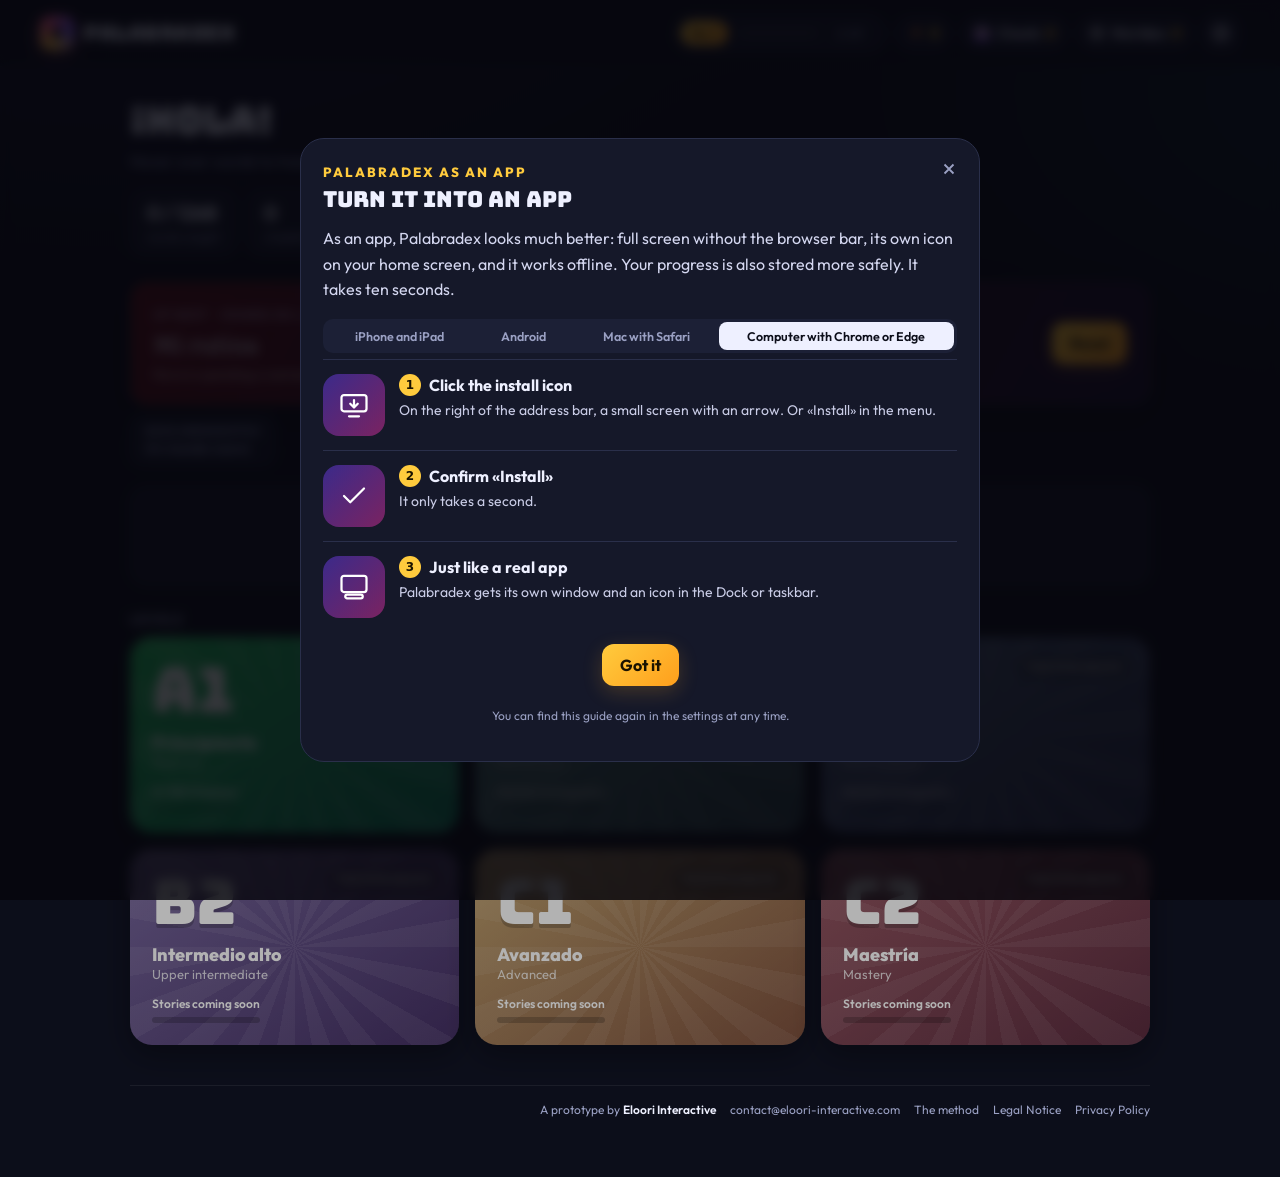
==== commit e4be1088: "Startsprache nach Geraetesprache: Deutsch, sonst Englisch Co-Authored-By: Claude Opus 5.5 <noreply@a" ====
--- a/index.html
+++ b/index.html
@@ -6705,7 +6705,7 @@
 const LS='palabradex.v1';
 function defState(){return {lang:'de',fs:21,theme:'sepia',font:'literata',mark:true,caught:{},forms:{},cards:{},mast:{},enc:{},srs:{},seen:{},fang:{},star:{},phr:{},exams:[],conjS:{},stories:{},days:[],opened:0,bonusXp:0,empties:0,spent:0,last:null,upd:0};}
 let S=defState();
-try{const r=localStorage.getItem(LS);if(r)S=Object.assign(defState(),JSON.parse(r));}catch(e){}
+try{const r=localStorage.getItem(LS);if(r)S=Object.assign(defState(),JSON.parse(r));else{const L=(navigator.languages&&navigator.languages[0])||navigator.language||'de';S.lang=/^de\b/i.test(L)?'de':'en';}}catch(e){}
 const remote={ref:null,writing:false,pending:false,timer:null};
 function saveLocal(){try{localStorage.setItem(LS,JSON.stringify(S));}catch(e){}}
 /* English UI: German UI strings are translated in the DOM. Exact matches first, then number templates. */
